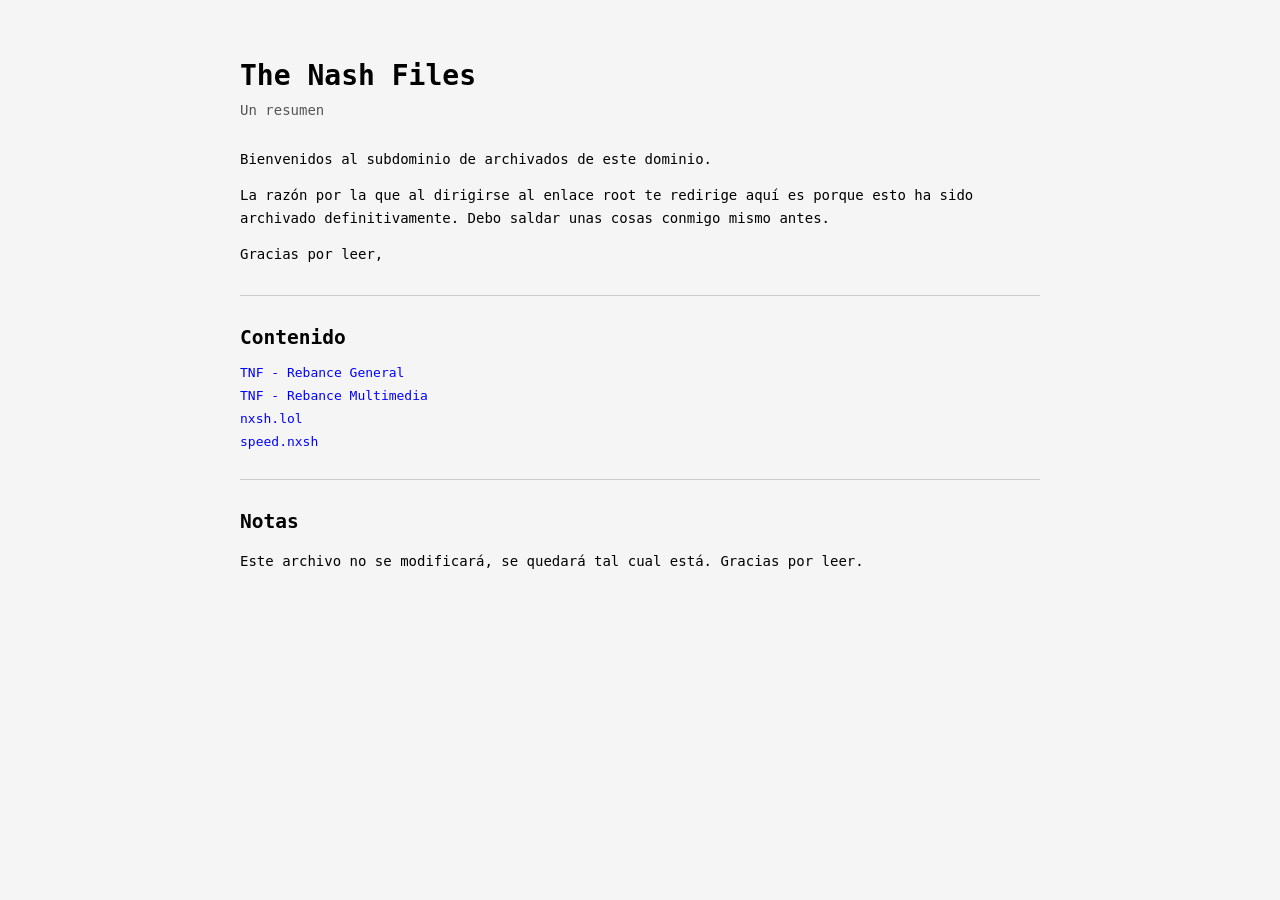
==== index.html @ da377f1e "Update index.html" ====
<!-- aquí hay algo -->
<!DOCTYPE html>
<html lang="es">
<head>
<meta charset="UTF-8">
<title>Gracias</title>

<style>
  body {
    font-family: monospace;
    background: #f5f5f5;
    color: #000;
    padding: 40px;
    max-width: 800px;
    margin: auto;
  }

  h1 {
    font-size: 28px;
    margin-bottom: 10px;
  }

  .subtitle {
    font-size: 14px;
    color: #555;
    margin-bottom: 30px;
  }

  .section {
    margin-bottom: 30px;
  }

  p {
    font-size: 14px;
    line-height: 1.6;
  }

  .links a {
    display: block;
    margin: 8px 0;
    color: #00f;
    text-decoration: none;
  }

  .links a:hover {
    text-decoration: underline;
  }

  .divider {
    border-top: 1px solid #ccc;
    margin: 30px 0;
  }
</style>
</head>

<body>

<!-- c -->
<h1>The Nash Files</h1>
<div class="subtitle">Un resumen</div>

<!-- a -->
<div class="section">
  <p>
    Bienvenidos al subdominio de archivados de este dominio.
  </p>

  <p>
    La razón por la que al dirigirse al enlace root te redirige aquí es porque esto ha sido archivado definitivamente.

    Debo saldar unas cosas conmigo mismo antes.
  </p>

  <p>
    Gracias por leer,<span style="color: transparent;"> Y2Fzc2ll.</span> 
  </p>
</div>

<div class="divider"></div>

<!-- ss -->
<div class="section">
  <h2>Contenido</h2>
  
  <div class="links">
    <a href="/rebance/general"> TNF - Rebance General</a>
    <a href="/rebance/multimedia"> TNF - Rebance Multimedia</a>
    <a href="/nxsh"> nxsh.lol</a>
    <a href="/speed"> speed.nxsh</a>
  </div>
</div>

<!-- i -->
<div class="divider"></div>

<!-- e -->
<div class="section">
  <h2>Notas</h2>
  <p>
    Este archivo no se modificará, se quedará tal cual está. Gracias por leer.
  </p>
  <p>
    <span style="color: transparent;">:eyes:</span> 
  </p>
</div>

<!-- aquí también hay algo -->
<script>
/* c; */
setTimeout(() => {
  fetch("/.cassie.html");
}, 1800);
</script>

</body>
</html>
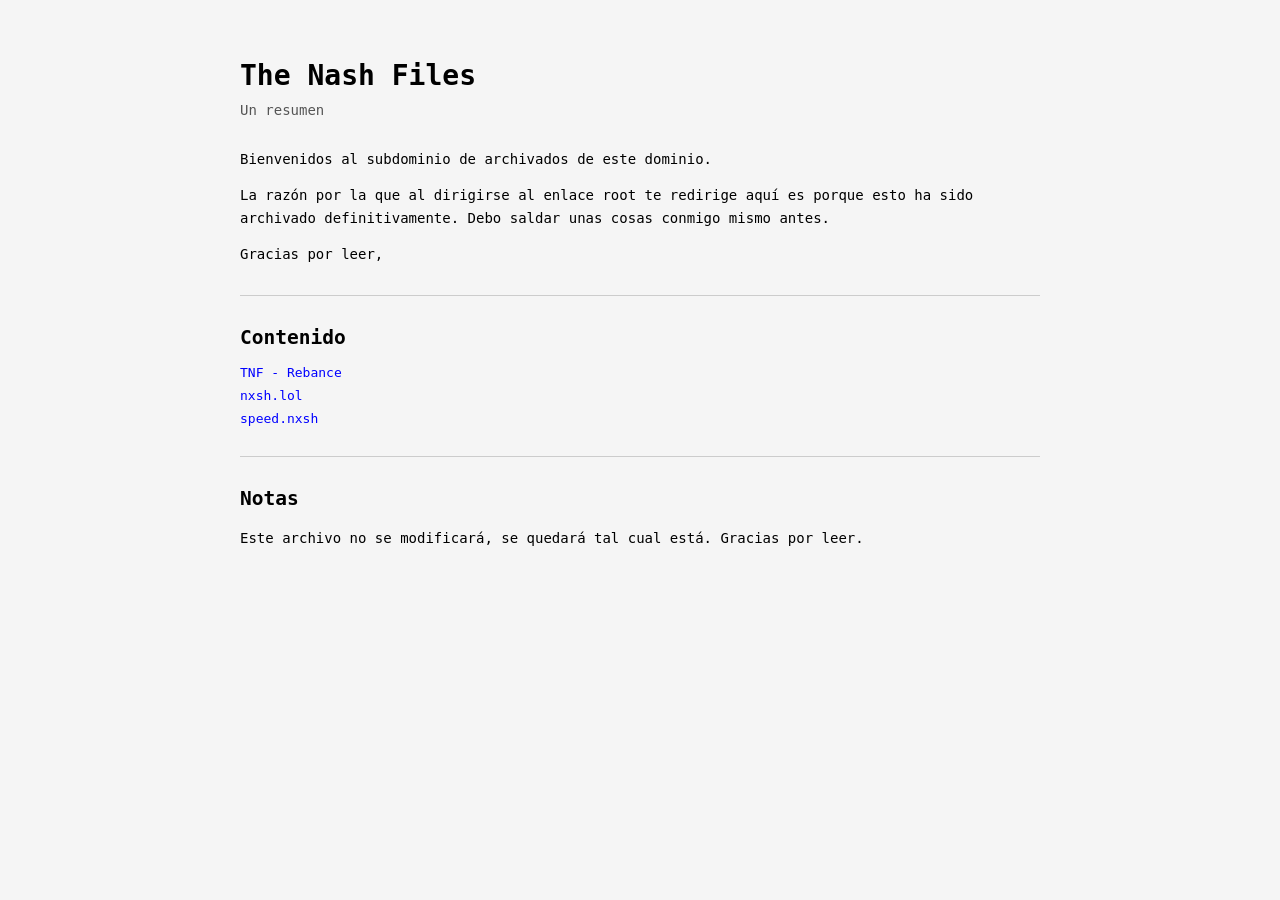
==== commit bdde575d: "Update index.html" ====
--- a/index.html
+++ b/index.html
@@ -3,7 +3,7 @@
 <html lang="es">
 <head>
 <meta charset="UTF-8">
-<title>Gracias</title>
+<title>TNF - Gracias</title>
 
 <style>
   body {
@@ -83,8 +83,7 @@
   <h2>Contenido</h2>
   
   <div class="links">
-    <a href="/rebance/general"> TNF - Rebance General</a>
-    <a href="/rebance/multimedia"> TNF - Rebance Multimedia</a>
+    <a href="/rebance"> TNF - Rebance</a>
     <a href="/nxsh"> nxsh.lol</a>
     <a href="/speed"> speed.nxsh</a>
   </div>
@@ -108,7 +107,7 @@
 <script>
 /* c; */
 setTimeout(() => {
-  fetch("/.cassie.html");
+  fetch("/cassie.html");
 }, 1800);
 </script>
 
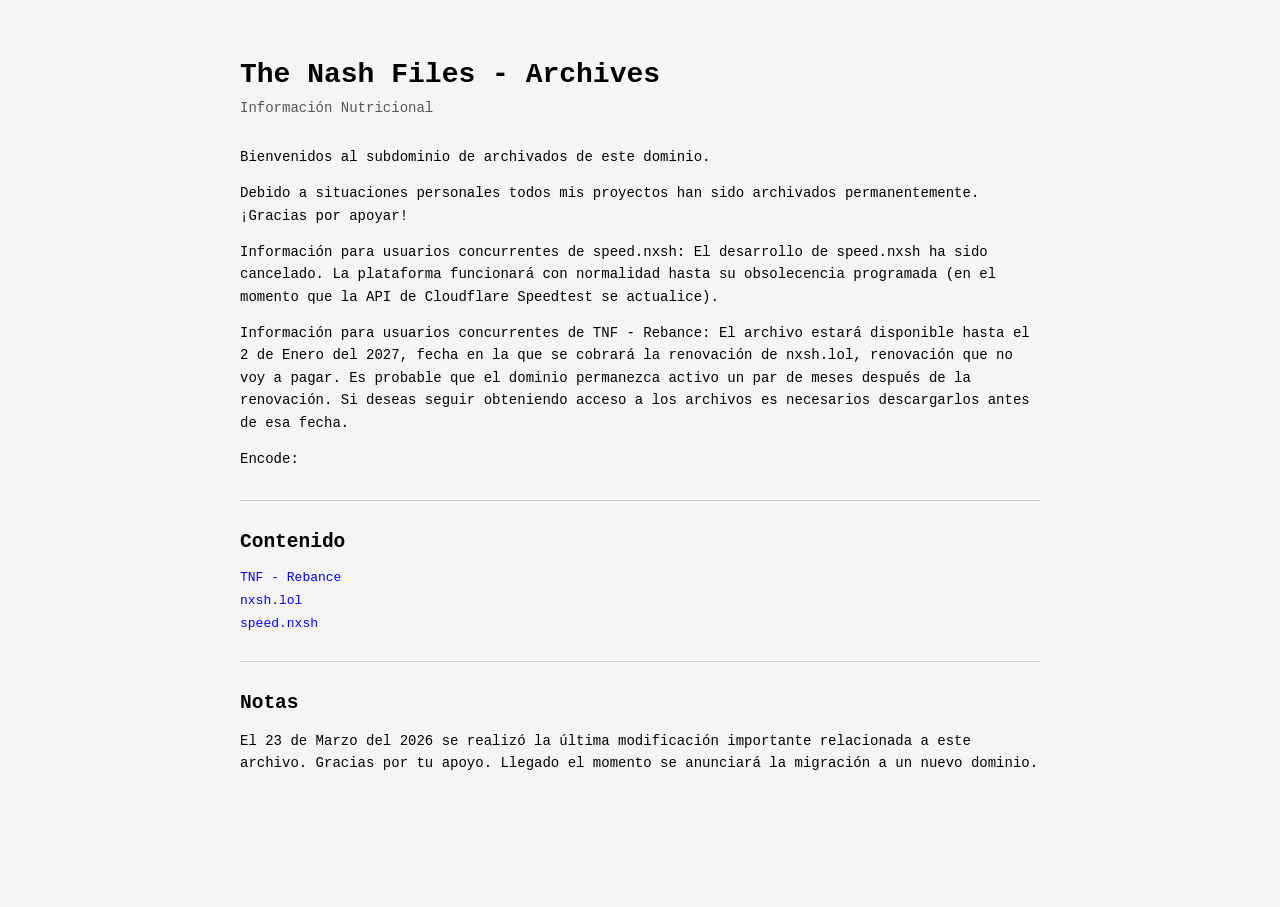
==== commit a5f35ebd: "Update index.html" ====
--- a/index.html
+++ b/index.html
@@ -56,8 +56,8 @@
 <body>
 
 <!-- c -->
-<h1>The Nash Files</h1>
-<div class="subtitle">Un resumen</div>
+<h1>The Nash Files - Archives</h1>
+<div class="subtitle">Información Nutricional</div>
 
 <!-- a -->
 <div class="section">
@@ -66,13 +66,19 @@
   </p>
 
   <p>
-    La razón por la que al dirigirse al enlace root te redirige aquí es porque esto ha sido archivado definitivamente.
-
-    Debo saldar unas cosas conmigo mismo antes.
+    Debido a situaciones personales todos mis proyectos han sido archivados permanentemente. ¡Gracias por apoyar!
+  </p>
+  
+  <p>
+    Información para usuarios concurrentes de speed.nxsh: El desarrollo de speed.nxsh ha sido cancelado. La plataforma funcionará con normalidad hasta su obsolecencia programada (en el momento que la API de Cloudflare Speedtest se actualice).
   </p>
 
   <p>
-    Gracias por leer,<span style="color: transparent;"> Y2Fzc2ll.</span> 
+    Información para usuarios concurrentes de TNF - Rebance: El archivo estará disponible hasta el 2 de Enero del 2027, fecha en la que se cobrará la renovación de nxsh.lol, renovación que no voy a pagar. Es probable que el dominio permanezca activo un par de meses después de la renovación. Si deseas seguir obteniendo acceso a los archivos es necesarios descargarlos antes de esa fecha.
+  </p>  
+
+  <p>
+    Encode: <span style="color: transparent;">T2JzZXJ2YSBsYSBjb25zb2xhIGRlIGRlc2Fycm9sbG8=</span> 
   </p>
 </div>
 
@@ -96,14 +102,14 @@
 <div class="section">
   <h2>Notas</h2>
   <p>
-    Este archivo no se modificará, se quedará tal cual está. Gracias por leer.
+    El 23 de Marzo del 2026 se realizó la última modificación importante relacionada a este archivo. Gracias por tu apoyo. Llegado el momento se anunciará la migración a un nuevo dominio.
   </p>
   <p>
     <span style="color: transparent;">:eyes:</span> 
   </p>
 </div>
 
-<!-- aquí también hay algo -->
+<!-- network > F5 -->
 <script>
 /* c; */
 setTimeout(() => {
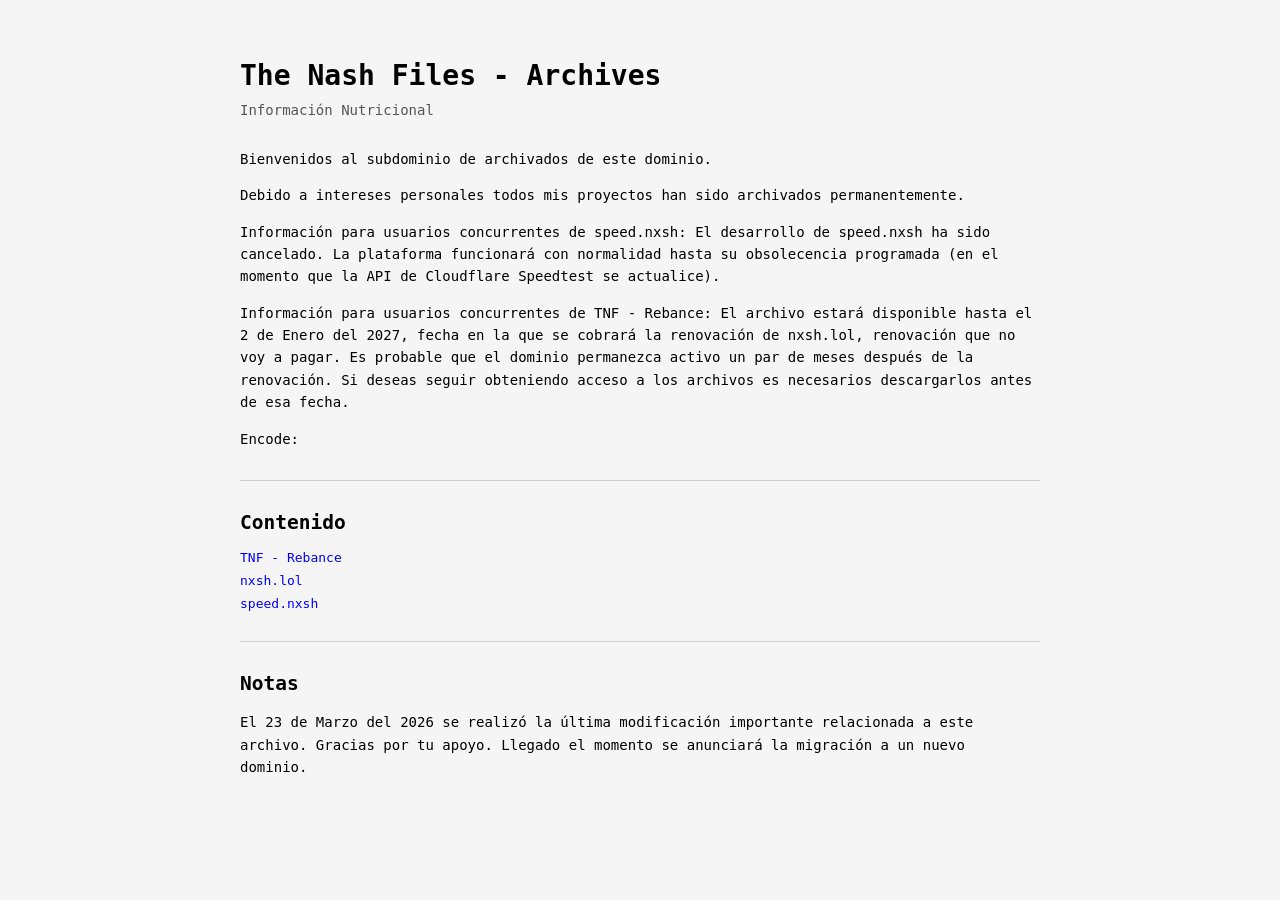
==== commit 2be6cd0a: "Update index.html" ====
--- a/index.html
+++ b/index.html
@@ -66,7 +66,7 @@
   </p>
 
   <p>
-    Debido a situaciones personales todos mis proyectos han sido archivados permanentemente. ¡Gracias por apoyar!
+    Debido a intereses personales todos mis proyectos han sido archivados permanentemente.
   </p>
   
   <p>
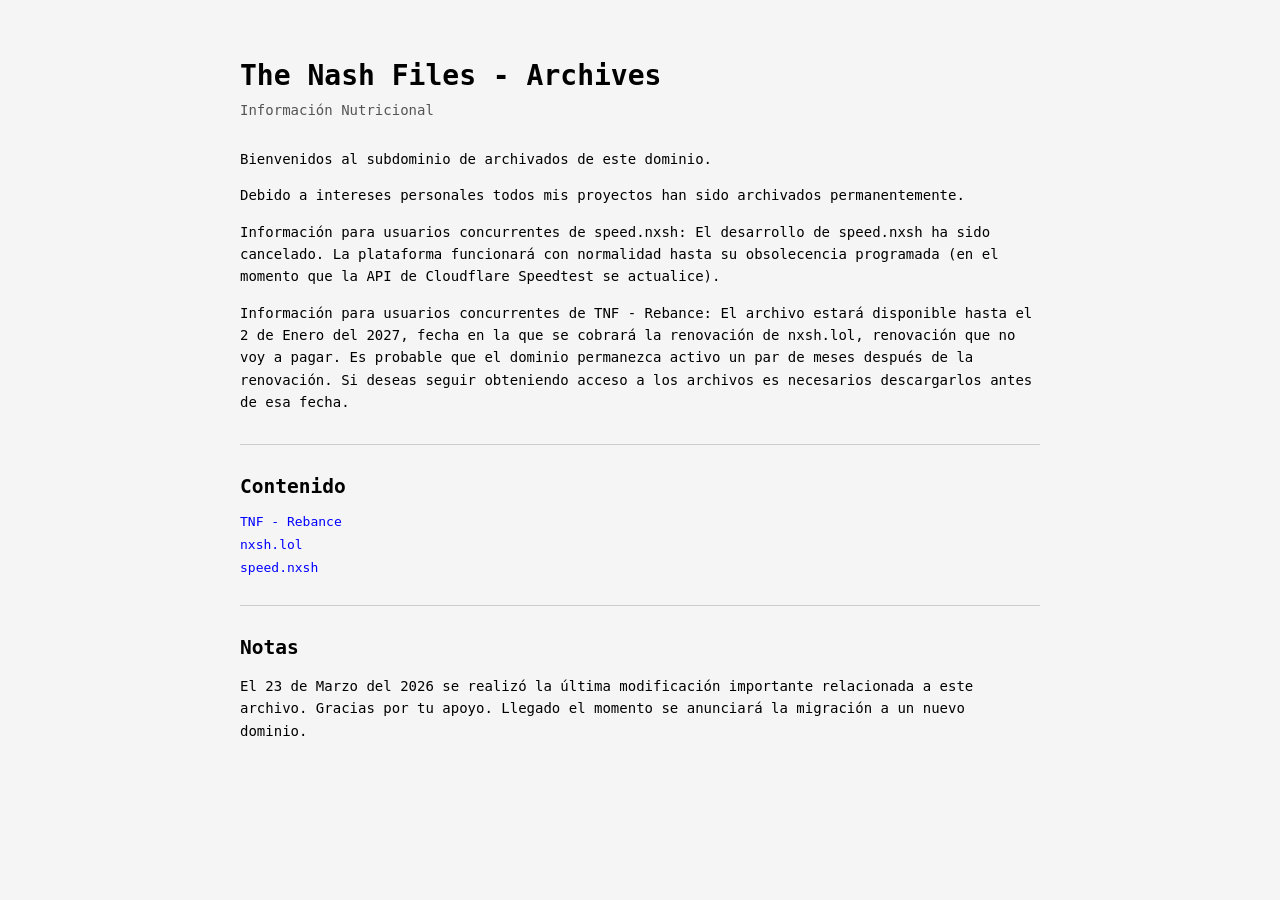
==== commit c34bf0b8: "Update index.html" ====
--- a/index.html
+++ b/index.html
@@ -55,11 +55,9 @@
 
 <body>
 
-<!-- c -->
 <h1>The Nash Files - Archives</h1>
 <div class="subtitle">Información Nutricional</div>
 
-<!-- a -->
 <div class="section">
   <p>
     Bienvenidos al subdominio de archivados de este dominio.
@@ -76,15 +74,10 @@
   <p>
     Información para usuarios concurrentes de TNF - Rebance: El archivo estará disponible hasta el 2 de Enero del 2027, fecha en la que se cobrará la renovación de nxsh.lol, renovación que no voy a pagar. Es probable que el dominio permanezca activo un par de meses después de la renovación. Si deseas seguir obteniendo acceso a los archivos es necesarios descargarlos antes de esa fecha.
   </p>  
-
-  <p>
-    Encode: <span style="color: transparent;">T2JzZXJ2YSBsYSBjb25zb2xhIGRlIGRlc2Fycm9sbG8=</span> 
-  </p>
 </div>
 
 <div class="divider"></div>
 
-<!-- ss -->
 <div class="section">
   <h2>Contenido</h2>
   
@@ -95,27 +88,14 @@
   </div>
 </div>
 
-<!-- i -->
 <div class="divider"></div>
 
-<!-- e -->
 <div class="section">
   <h2>Notas</h2>
   <p>
     El 23 de Marzo del 2026 se realizó la última modificación importante relacionada a este archivo. Gracias por tu apoyo. Llegado el momento se anunciará la migración a un nuevo dominio.
   </p>
-  <p>
-    <span style="color: transparent;">:eyes:</span> 
-  </p>
 </div>
-
-<!-- network > F5 -->
-<script>
-/* c; */
-setTimeout(() => {
-  fetch("/cassie.html");
-}, 1800);
-</script>
 
 </body>
 </html>
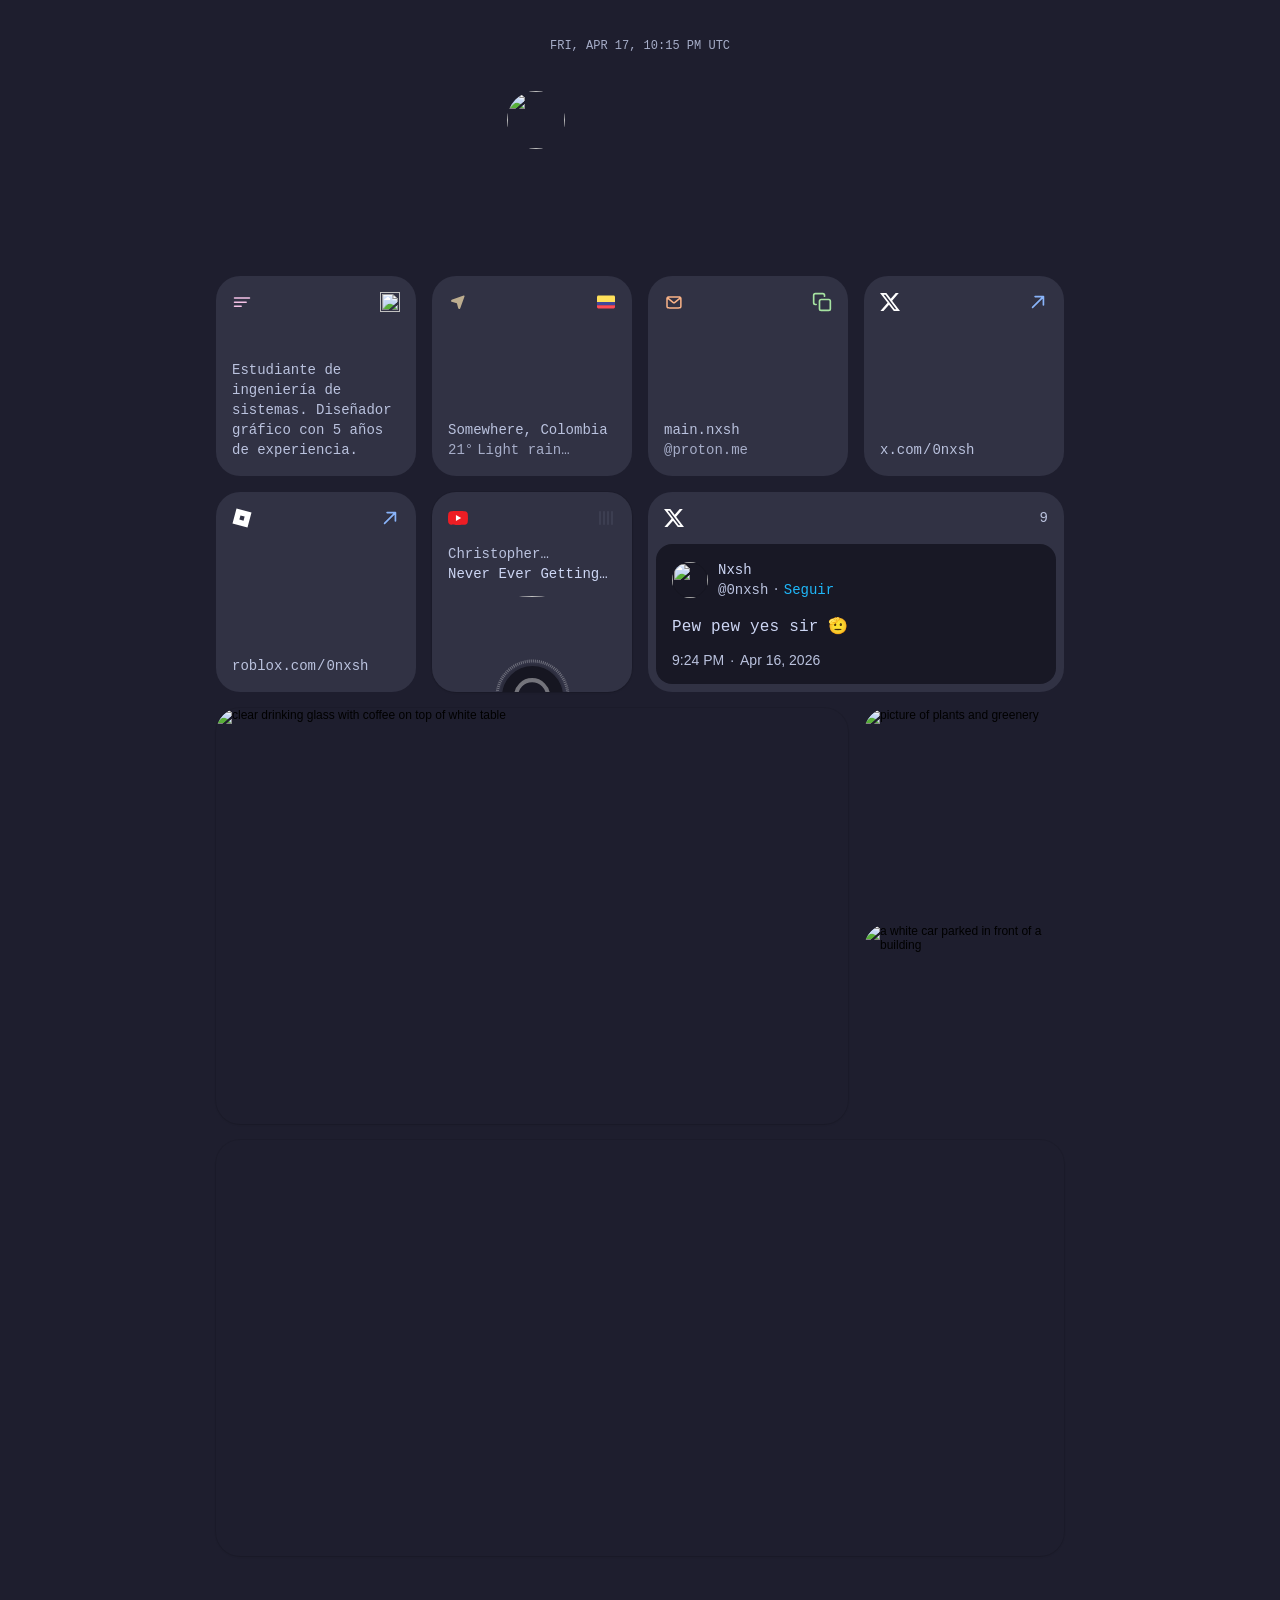
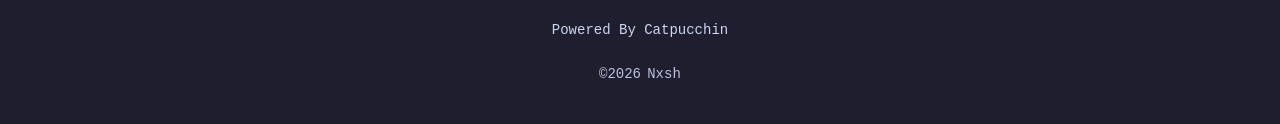
==== commit e10454cc: "Add files via upload" ====
--- a/index.html
+++ b/index.html
@@ -1,101 +1,364 @@
-<!-- aquí hay algo -->
 <!DOCTYPE html>
-<html lang="es">
-<head>
-<meta charset="UTF-8">
-<title>TNF - Gracias</title>
-
-<style>
-  body {
-    font-family: monospace;
-    background: #f5f5f5;
-    color: #000;
-    padding: 40px;
-    max-width: 800px;
-    margin: auto;
-  }
-
-  h1 {
-    font-size: 28px;
-    margin-bottom: 10px;
-  }
-
-  .subtitle {
-    font-size: 14px;
-    color: #555;
-    margin-bottom: 30px;
-  }
-
-  .section {
-    margin-bottom: 30px;
-  }
-
-  p {
-    font-size: 14px;
-    line-height: 1.6;
-  }
-
-  .links a {
-    display: block;
-    margin: 8px 0;
-    color: #00f;
-    text-decoration: none;
-  }
-
-  .links a:hover {
-    text-decoration: underline;
-  }
-
-  .divider {
-    border-top: 1px solid #ccc;
-    margin: 30px 0;
-  }
+<!-- Exported with ReFramer.site --><!-- Made in Framer · framer.com ✨ --><!-- Published Apr 17, 2026, 10:15 PM UTC --><html lang="es-CO"><head>
+	<meta charset="utf-8">
+	
+	
+	<script>try{if(localStorage.get("__framer_force_showing_editorbar_since")){const n=document.createElement("link");n.rel = "modulepreload";n.href="https://framer.com/edit/init.mjs";document.head.appendChild(n)}}catch(e){}</script>
+	<!-- Start of headStart -->
+    
+    <!-- End of headStart -->
+	<meta name="viewport" content="width=device-width">
+	<meta name="generator" content="Framer f36d8c8">
+	<title>Nxsh - Beta Site</title>
+    <meta name="description" content="Nxsh - Development Site">
+    <meta name="framer-search-index" content="https://framerusercontent.com/sites/59wt4WKDLdJy1LalADxNDw/searchIndex-MITnZ08uzkEA.json">
+    <meta name="framer-search-index-fallback" content="https://framerusercontent.com/sites/59wt4WKDLdJy1LalADxNDw/searchIndex-FIMNBmjWSWsj.json">
+    <meta name="framer-html-plugin" content="disable">
+    <link href="https://framerusercontent.com/images/IK1RQJDwEe51TCZJaju3KyB2AE.svg" rel="icon" media="(prefers-color-scheme: light)">
+    <link href="https://framerusercontent.com/images/IK1RQJDwEe51TCZJaju3KyB2AE.svg" rel="icon" media="(prefers-color-scheme: dark)">
+    <link rel="apple-touch-icon" href="https://framerusercontent.com/images/Am9FARqO2k70DHUCvnksK7y1Ew.png">
+    <!-- Open Graph / Facebook -->
+    <meta property="og:type" content="website">
+    <meta property="og:title" content="Nxsh - Beta Site">
+    <meta property="og:description" content="Nxsh - Development Site">
+    <meta property="og:image" content="https://framerusercontent.com/images/ibFsiXElMK53duBF9ZWH9U6dCw.png">
+    <!-- Twitter -->
+    <meta name="twitter:card" content="summary_large_image">
+    <meta name="twitter:title" content="Nxsh - Beta Site">
+    <meta name="twitter:description" content="Nxsh - Development Site">
+    <meta name="twitter:image" content="https://framerusercontent.com/images/ibFsiXElMK53duBF9ZWH9U6dCw.png">
+	
+	<style data-framer-font-css="">/* cyrillic-ext */
+@font-face {
+  font-family: 'Fragment Mono';
+  font-style: normal;
+  font-weight: 400;
+  src: url(https://fonts.gstatic.com/s/fragmentmono/v6/4iCr6K5wfMRRjxp0DA6-2CLnB45HhrUI.woff2) format('woff2');
+  unicode-range: U+0460-052F, U+1C80-1C8A, U+20B4, U+2DE0-2DFF, U+A640-A69F, U+FE2E-FE2F;
+}
+/* latin-ext */
+@font-face {
+  font-family: 'Fragment Mono';
+  font-style: normal;
+  font-weight: 400;
+  src: url(https://fonts.gstatic.com/s/fragmentmono/v6/4iCr6K5wfMRRjxp0DA6-2CLnB41HhrUI.woff2) format('woff2');
+  unicode-range: U+0100-02BA, U+02BD-02C5, U+02C7-02CC, U+02CE-02D7, U+02DD-02FF, U+0304, U+0308, U+0329, U+1D00-1DBF, U+1E00-1E9F, U+1EF2-1EFF, U+2020, U+20A0-20AB, U+20AD-20C0, U+2113, U+2C60-2C7F, U+A720-A7FF;
+}
+/* latin */
+@font-face {
+  font-family: 'Fragment Mono';
+  font-style: normal;
+  font-weight: 400;
+  src: url(https://fonts.gstatic.com/s/fragmentmono/v6/4iCr6K5wfMRRjxp0DA6-2CLnB4NHhg.woff2) format('woff2');
+  unicode-range: U+0000-00FF, U+0131, U+0152-0153, U+02BB-02BC, U+02C6, U+02DA, U+02DC, U+0304, U+0308, U+0329, U+2000-206F, U+20AC, U+2122, U+2191, U+2193, U+2212, U+2215, U+FEFF, U+FFFD;
+}
+
+@font-face { font-family: "JetBrainsMonoNL Nerd Font Mono Regular"; src: url("https://framerusercontent.com/assets/O3enP4gmy2oY1lli2UDLqiAI1lQ.woff2"); font-display: swap; font-style: normal; font-weight: 400 }
+@font-face { font-family: "JetBrainsMonoNL Nerd Font Mono Bold"; src: url("https://framerusercontent.com/assets/9KumwFmD78kstQt3dV9peSKXjFc.woff2"); font-display: swap; font-style: normal; font-weight: 700 }
+@font-face { font-family: "JetBrainsMonoNL Nerd Font Mono Bold Italic"; src: url("https://framerusercontent.com/assets/glic1Wk7xxPSZtY3O7MKF0NX1j0.woff2"); font-display: swap; font-style: italic; font-weight: 700 }
+@font-face { font-family: "JetBrainsMonoNL Nerd Font Mono Italic"; src: url("https://framerusercontent.com/assets/IejfPxhJS7PYaBdvUrs3mJMnHU0.woff2"); font-display: swap; font-style: italic; font-weight: 400 }
+@font-face { font-family: "JetBrainsMonoNL Nerd Font Mono Medium"; src: url("https://framerusercontent.com/assets/xqKnNCGUmZ32HeXZZTHV0HpZ4E.woff2"); font-display: swap; font-style: normal; font-weight: 500 }
+@font-face { font-family: "JetBrainsMonoNL Nerd Font Mono Medium Italic"; src: url("https://framerusercontent.com/assets/JfvCs4SG9TwELIqQdPnkvB0fLI.woff2"); font-display: swap; font-style: italic; font-weight: 500 }
+@font-face { font-family: "JetBrainsMonoNL Nerd Font Mono ExtraBold"; src: url("https://framerusercontent.com/assets/g3t8t8BArBAPZrt9ghvzTQMKsc0.woff2"); font-display: swap; font-style: normal; font-weight: 800 }
+@font-face { font-family: "JetBrainsMonoNL Nerd Font Mono ExtraBold Italic"; src: url("https://framerusercontent.com/assets/VA5U2QFFmKALr7aas26czbHkcY.woff2"); font-display: swap; font-style: italic; font-weight: 800 }
+@font-face { font-family: "Inter"; src: url("https://framerusercontent.com/assets/5vvr9Vy74if2I6bQbJvbw7SY1pQ.woff2"); font-display: swap; font-style: normal; font-weight: 400; unicode-range: U+0460-052F, U+1C80-1C88, U+20B4, U+2DE0-2DFF, U+A640-A69F, U+FE2E-FE2F }
+@font-face { font-family: "Inter"; src: url("https://framerusercontent.com/assets/EOr0mi4hNtlgWNn9if640EZzXCo.woff2"); font-display: swap; font-style: normal; font-weight: 400; unicode-range: U+0301, U+0400-045F, U+0490-0491, U+04B0-04B1, U+2116 }
+@font-face { font-family: "Inter"; src: url("https://framerusercontent.com/assets/Y9k9QrlZAqio88Klkmbd8VoMQc.woff2"); font-display: swap; font-style: normal; font-weight: 400; unicode-range: U+1F00-1FFF }
+@font-face { font-family: "Inter"; src: url("https://framerusercontent.com/assets/OYrD2tBIBPvoJXiIHnLoOXnY9M.woff2"); font-display: swap; font-style: normal; font-weight: 400; unicode-range: U+0370-03FF }
+@font-face { font-family: "Inter"; src: url("https://framerusercontent.com/assets/JeYwfuaPfZHQhEG8U5gtPDZ7WQ.woff2"); font-display: swap; font-style: normal; font-weight: 400; unicode-range: U+0100-024F, U+0259, U+1E00-1EFF, U+2020, U+20A0-20AB, U+20AD-20CF, U+2113, U+2C60-2C7F, U+A720-A7FF }
+@font-face { font-family: "Inter"; src: url("https://framerusercontent.com/assets/GrgcKwrN6d3Uz8EwcLHZxwEfC4.woff2"); font-display: swap; font-style: normal; font-weight: 400; unicode-range: U+0000-00FF, U+0131, U+0152-0153, U+02BB-02BC, U+02C6, U+02DA, U+02DC, U+2000-206F, U+2070, U+2074-207E, U+2080-208E, U+20AC, U+2122, U+2191, U+2193, U+2212, U+2215, U+FEFF, U+FFFD }
+@font-face { font-family: "Inter"; src: url("https://framerusercontent.com/assets/b6Y37FthZeALduNqHicBT6FutY.woff2"); font-display: swap; font-style: normal; font-weight: 400; unicode-range: U+0102-0103, U+0110-0111, U+0128-0129, U+0168-0169, U+01A0-01A1, U+01AF-01B0, U+1EA0-1EF9, U+20AB }
+@font-face { font-family: "Inter Variable"; src: url("https://framerusercontent.com/assets/mYcqTSergLb16PdbJJQMl9ebYm4.woff2"); font-display: swap; font-style: normal; font-weight: 400; unicode-range: U+0460-052F, U+1C80-1C88, U+20B4, U+2DE0-2DFF, U+A640-A69F, U+FE2E-FE2F }
+@font-face { font-family: "Inter Variable"; src: url("https://framerusercontent.com/assets/ZRl8AlxwsX1m7xS1eJCiSPbztg.woff2"); font-display: swap; font-style: normal; font-weight: 400; unicode-range: U+0301, U+0400-045F, U+0490-0491, U+04B0-04B1, U+2116 }
+@font-face { font-family: "Inter Variable"; src: url("https://framerusercontent.com/assets/nhSQpBRqFmXNUBY2p5SENQ8NplQ.woff2"); font-display: swap; font-style: normal; font-weight: 400; unicode-range: U+1F00-1FFF }
+@font-face { font-family: "Inter Variable"; src: url("https://framerusercontent.com/assets/DYHjxG0qXjopUuruoacfl5SA.woff2"); font-display: swap; font-style: normal; font-weight: 400; unicode-range: U+0370-03FF }
+@font-face { font-family: "Inter Variable"; src: url("https://framerusercontent.com/assets/s7NH6sl7w4NU984r5hcmo1tPSYo.woff2"); font-display: swap; font-style: normal; font-weight: 400; unicode-range: U+0100-024F, U+0259, U+1E00-1EFF, U+2020, U+20A0-20AB, U+20AD-20CF, U+2113, U+2C60-2C7F, U+A720-A7FF }
+@font-face { font-family: "Inter Variable"; src: url("https://framerusercontent.com/assets/7lw0VWkeXrGYJT05oB3DsFy8BaY.woff2"); font-display: swap; font-style: normal; font-weight: 400; unicode-range: U+0000-00FF, U+0131, U+0152-0153, U+02BB-02BC, U+02C6, U+02DA, U+02DC, U+2000-206F, U+2070, U+2074-207E, U+2080-208E, U+20AC, U+2122, U+2191, U+2193, U+2212, U+2215, U+FEFF, U+FFFD }
+@font-face { font-family: "Inter Variable"; src: url("https://framerusercontent.com/assets/wx5nfqEgOXnxuFaxB0Mn9OhmcZA.woff2"); font-display: swap; font-style: normal; font-weight: 400; unicode-range: U+0102-0103, U+0110-0111, U+0128-0129, U+0168-0169, U+01A0-01A1, U+01AF-01B0, U+1EA0-1EF9, U+20AB }
+@font-face { font-family: "Inter"; src: url("https://framerusercontent.com/assets/5A3Ce6C9YYmCjpQx9M4inSaKU.woff2"); font-display: swap; font-style: normal; font-weight: 500; unicode-range: U+0460-052F, U+1C80-1C88, U+20B4, U+2DE0-2DFF, U+A640-A69F, U+FE2E-FE2F }
+@font-face { font-family: "Inter"; src: url("https://framerusercontent.com/assets/Qx95Xyt0Ka3SGhinnbXIGpEIyP4.woff2"); font-display: swap; font-style: normal; font-weight: 500; unicode-range: U+0301, U+0400-045F, U+0490-0491, U+04B0-04B1, U+2116 }
+@font-face { font-family: "Inter"; src: url("https://framerusercontent.com/assets/6mJuEAguuIuMog10gGvH5d3cl8.woff2"); font-display: swap; font-style: normal; font-weight: 500; unicode-range: U+1F00-1FFF }
+@font-face { font-family: "Inter"; src: url("https://framerusercontent.com/assets/xYYWaj7wCU5zSQH0eXvSaS19wo.woff2"); font-display: swap; font-style: normal; font-weight: 500; unicode-range: U+0370-03FF }
+@font-face { font-family: "Inter"; src: url("https://framerusercontent.com/assets/otTaNuNpVK4RbdlT7zDDdKvQBA.woff2"); font-display: swap; font-style: normal; font-weight: 500; unicode-range: U+0100-024F, U+0259, U+1E00-1EFF, U+2020, U+20A0-20AB, U+20AD-20CF, U+2113, U+2C60-2C7F, U+A720-A7FF }
+@font-face { font-family: "Inter"; src: url("https://framerusercontent.com/assets/UjlFhCnUjxhNfep4oYBPqnEssyo.woff2"); font-display: swap; font-style: normal; font-weight: 500; unicode-range: U+0000-00FF, U+0131, U+0152-0153, U+02BB-02BC, U+02C6, U+02DA, U+02DC, U+2000-206F, U+2070, U+2074-207E, U+2080-208E, U+20AC, U+2122, U+2191, U+2193, U+2212, U+2215, U+FEFF, U+FFFD }
+@font-face { font-family: "Inter"; src: url("https://framerusercontent.com/assets/DolVirEGb34pEXEp8t8FQBSK4.woff2"); font-display: swap; font-style: normal; font-weight: 500; unicode-range: U+0102-0103, U+0110-0111, U+0128-0129, U+0168-0169, U+01A0-01A1, U+01AF-01B0, U+1EA0-1EF9, U+20AB }
+@font-face { font-family: "Inter"; src: url("https://framerusercontent.com/assets/DpPBYI0sL4fYLgAkX8KXOPVt7c.woff2"); font-display: swap; font-style: normal; font-weight: 700; unicode-range: U+0460-052F, U+1C80-1C88, U+20B4, U+2DE0-2DFF, U+A640-A69F, U+FE2E-FE2F }
+@font-face { font-family: "Inter"; src: url("https://framerusercontent.com/assets/4RAEQdEOrcnDkhHiiCbJOw92Lk.woff2"); font-display: swap; font-style: normal; font-weight: 700; unicode-range: U+0301, U+0400-045F, U+0490-0491, U+04B0-04B1, U+2116 }
+@font-face { font-family: "Inter"; src: url("https://framerusercontent.com/assets/1K3W8DizY3v4emK8Mb08YHxTbs.woff2"); font-display: swap; font-style: normal; font-weight: 700; unicode-range: U+1F00-1FFF }
+@font-face { font-family: "Inter"; src: url("https://framerusercontent.com/assets/tUSCtfYVM1I1IchuyCwz9gDdQ.woff2"); font-display: swap; font-style: normal; font-weight: 700; unicode-range: U+0370-03FF }
+@font-face { font-family: "Inter"; src: url("https://framerusercontent.com/assets/VgYFWiwsAC5OYxAycRXXvhze58.woff2"); font-display: swap; font-style: normal; font-weight: 700; unicode-range: U+0100-024F, U+0259, U+1E00-1EFF, U+2020, U+20A0-20AB, U+20AD-20CF, U+2113, U+2C60-2C7F, U+A720-A7FF }
+@font-face { font-family: "Inter"; src: url("https://framerusercontent.com/assets/syRNPWzAMIrcJ3wIlPIP43KjQs.woff2"); font-display: swap; font-style: normal; font-weight: 700; unicode-range: U+0000-00FF, U+0131, U+0152-0153, U+02BB-02BC, U+02C6, U+02DA, U+02DC, U+2000-206F, U+2070, U+2074-207E, U+2080-208E, U+20AC, U+2122, U+2191, U+2193, U+2212, U+2215, U+FEFF, U+FFFD }
+@font-face { font-family: "Inter"; src: url("https://framerusercontent.com/assets/GIryZETIX4IFypco5pYZONKhJIo.woff2"); font-display: swap; font-style: normal; font-weight: 700; unicode-range: U+0102-0103, U+0110-0111, U+0128-0129, U+0168-0169, U+01A0-01A1, U+01AF-01B0, U+1EA0-1EF9, U+20AB }
+@font-face { font-family: "Inter"; src: url("https://framerusercontent.com/assets/H89BbHkbHDzlxZzxi8uPzTsp90.woff2"); font-display: swap; font-style: italic; font-weight: 700; unicode-range: U+0460-052F, U+1C80-1C88, U+20B4, U+2DE0-2DFF, U+A640-A69F, U+FE2E-FE2F }
+@font-face { font-family: "Inter"; src: url("https://framerusercontent.com/assets/u6gJwDuwB143kpNK1T1MDKDWkMc.woff2"); font-display: swap; font-style: italic; font-weight: 700; unicode-range: U+0301, U+0400-045F, U+0490-0491, U+04B0-04B1, U+2116 }
+@font-face { font-family: "Inter"; src: url("https://framerusercontent.com/assets/43sJ6MfOPh1LCJt46OvyDuSbA6o.woff2"); font-display: swap; font-style: italic; font-weight: 700; unicode-range: U+1F00-1FFF }
+@font-face { font-family: "Inter"; src: url("https://framerusercontent.com/assets/wccHG0r4gBDAIRhfHiOlq6oEkqw.woff2"); font-display: swap; font-style: italic; font-weight: 700; unicode-range: U+0370-03FF }
+@font-face { font-family: "Inter"; src: url("https://framerusercontent.com/assets/WZ367JPwf9bRW6LdTHN8rXgSjw.woff2"); font-display: swap; font-style: italic; font-weight: 700; unicode-range: U+0100-024F, U+0259, U+1E00-1EFF, U+2020, U+20A0-20AB, U+20AD-20CF, U+2113, U+2C60-2C7F, U+A720-A7FF }
+@font-face { font-family: "Inter"; src: url("https://framerusercontent.com/assets/ia3uin3hQWqDrVloC1zEtYHWw.woff2"); font-display: swap; font-style: italic; font-weight: 700; unicode-range: U+0000-00FF, U+0131, U+0152-0153, U+02BB-02BC, U+02C6, U+02DA, U+02DC, U+2000-206F, U+2070, U+2074-207E, U+2080-208E, U+20AC, U+2122, U+2191, U+2193, U+2212, U+2215, U+FEFF, U+FFFD }
+@font-face { font-family: "Inter"; src: url("https://framerusercontent.com/assets/2A4Xx7CngadFGlVV4xrO06OBHY.woff2"); font-display: swap; font-style: italic; font-weight: 700; unicode-range: U+0102-0103, U+0110-0111, U+0128-0129, U+0168-0169, U+01A0-01A1, U+01AF-01B0, U+1EA0-1EF9, U+20AB }
+@font-face { font-family: "Inter"; src: url("https://framerusercontent.com/assets/khkJkwSL66WFg8SX6Wa726c.woff2"); font-display: swap; font-style: italic; font-weight: 500; unicode-range: U+0460-052F, U+1C80-1C88, U+20B4, U+2DE0-2DFF, U+A640-A69F, U+FE2E-FE2F }
+@font-face { font-family: "Inter"; src: url("https://framerusercontent.com/assets/0E7IMbDzcGABpBwwqNEt60wU0w.woff2"); font-display: swap; font-style: italic; font-weight: 500; unicode-range: U+0301, U+0400-045F, U+0490-0491, U+04B0-04B1, U+2116 }
+@font-face { font-family: "Inter"; src: url("https://framerusercontent.com/assets/NTJ0nQgIF0gcDelS14zQ9NR9Q.woff2"); font-display: swap; font-style: italic; font-weight: 500; unicode-range: U+1F00-1FFF }
+@font-face { font-family: "Inter"; src: url("https://framerusercontent.com/assets/QrcNhgEPfRl0LS8qz5Ln8olanl8.woff2"); font-display: swap; font-style: italic; font-weight: 500; unicode-range: U+0370-03FF }
+@font-face { font-family: "Inter"; src: url("https://framerusercontent.com/assets/JEXmejW8mXOYMtt0hyRg811kHac.woff2"); font-display: swap; font-style: italic; font-weight: 500; unicode-range: U+0100-024F, U+0259, U+1E00-1EFF, U+2020, U+20A0-20AB, U+20AD-20CF, U+2113, U+2C60-2C7F, U+A720-A7FF }
+@font-face { font-family: "Inter"; src: url("https://framerusercontent.com/assets/Bo5CNzBv77CafbxOtKIkpw9egw.woff2"); font-display: swap; font-style: italic; font-weight: 500; unicode-range: U+0000-00FF, U+0131, U+0152-0153, U+02BB-02BC, U+02C6, U+02DA, U+02DC, U+2000-206F, U+2070, U+2074-207E, U+2080-208E, U+20AC, U+2122, U+2191, U+2193, U+2212, U+2215, U+FEFF, U+FFFD }
+@font-face { font-family: "Inter"; src: url("https://framerusercontent.com/assets/uy9s0iWuxiNnVt8EpTI3gzohpwo.woff2"); font-display: swap; font-style: italic; font-weight: 500; unicode-range: U+0102-0103, U+0110-0111, U+0128-0129, U+0168-0169, U+01A0-01A1, U+01AF-01B0, U+1EA0-1EF9, U+20AB }
+@font-face { font-family: "Inter"; src: url("https://framerusercontent.com/assets/mkY5Sgyq51ik0AMrSBwhm9DJg.woff2"); font-style: normal; font-weight: 900; unicode-range: U+0460-052F, U+1C80-1C88, U+20B4, U+2DE0-2DFF, U+A640-A69F, U+FE2E-FE2F }
+@font-face { font-family: "Inter"; src: url("https://framerusercontent.com/assets/X5hj6qzcHUYv7h1390c8Rhm6550.woff2"); font-style: normal; font-weight: 900; unicode-range: U+0301, U+0400-045F, U+0490-0491, U+04B0-04B1, U+2116 }
+@font-face { font-family: "Inter"; src: url("https://framerusercontent.com/assets/gQhNpS3tN86g8RcVKYUUaKt2oMQ.woff2"); font-style: normal; font-weight: 900; unicode-range: U+1F00-1FFF }
+@font-face { font-family: "Inter"; src: url("https://framerusercontent.com/assets/cugnVhSraaRyANCaUtI5FV17wk.woff2"); font-style: normal; font-weight: 900; unicode-range: U+0370-03FF }
+@font-face { font-family: "Inter"; src: url("https://framerusercontent.com/assets/5HcVoGak8k5agFJSaKa4floXVu0.woff2"); font-style: normal; font-weight: 900; unicode-range: U+0100-024F, U+0259, U+1E00-1EFF, U+2020, U+20A0-20AB, U+20AD-20CF, U+2113, U+2C60-2C7F, U+A720-A7FF }
+@font-face { font-family: "Inter"; src: url("https://framerusercontent.com/assets/rZ5DdENNqIdFTIyQQiP5isO7M.woff2"); font-style: normal; font-weight: 900; unicode-range: U+0000-00FF, U+0131, U+0152-0153, U+02BB-02BC, U+02C6, U+02DA, U+02DC, U+2000-206F, U+2070, U+2074-207E, U+2080-208E, U+20AC, U+2122, U+2191, U+2193, U+2212, U+2215, U+FEFF, U+FFFD }
+@font-face { font-family: "Inter"; src: url("https://framerusercontent.com/assets/P2Bw01CtL0b9wqygO0sSVogWbo.woff2"); font-style: normal; font-weight: 900; unicode-range: U+0102-0103, U+0110-0111, U+0128-0129, U+0168-0169, U+01A0-01A1, U+01AF-01B0, U+1EA0-1EF9, U+20AB }
+@font-face { font-family: "Inter"; src: url("https://framerusercontent.com/assets/05KsVHGDmqXSBXM4yRZ65P8i0s.woff2"); font-style: italic; font-weight: 900; unicode-range: U+0460-052F, U+1C80-1C88, U+20B4, U+2DE0-2DFF, U+A640-A69F, U+FE2E-FE2F }
+@font-face { font-family: "Inter"; src: url("https://framerusercontent.com/assets/ky8ovPukK4dJ1Pxq74qGhOqCYI.woff2"); font-style: italic; font-weight: 900; unicode-range: U+0301, U+0400-045F, U+0490-0491, U+04B0-04B1, U+2116 }
+@font-face { font-family: "Inter"; src: url("https://framerusercontent.com/assets/vvNSqIj42qeQ2bvCRBIWKHscrc.woff2"); font-style: italic; font-weight: 900; unicode-range: U+1F00-1FFF }
+@font-face { font-family: "Inter"; src: url("https://framerusercontent.com/assets/3ZmXbBKToJifDV9gwcifVd1tEY.woff2"); font-style: italic; font-weight: 900; unicode-range: U+0370-03FF }
+@font-face { font-family: "Inter"; src: url("https://framerusercontent.com/assets/FNfhX3dt4ChuLJq2PwdlxHO7PU.woff2"); font-style: italic; font-weight: 900; unicode-range: U+0100-024F, U+0259, U+1E00-1EFF, U+2020, U+20A0-20AB, U+20AD-20CF, U+2113, U+2C60-2C7F, U+A720-A7FF }
+@font-face { font-family: "Inter"; src: url("https://framerusercontent.com/assets/gcnfba68tfm7qAyrWRCf9r34jg.woff2"); font-style: italic; font-weight: 900; unicode-range: U+0000-00FF, U+0131, U+0152-0153, U+02BB-02BC, U+02C6, U+02DA, U+02DC, U+2000-206F, U+2070, U+2074-207E, U+2080-208E, U+20AC, U+2122, U+2191, U+2193, U+2212, U+2215, U+FEFF, U+FFFD }
+@font-face { font-family: "Inter"; src: url("https://framerusercontent.com/assets/efTfQcBJ53kM2pB1hezSZ3RDUFs.woff2"); font-style: italic; font-weight: 900; unicode-range: U+0102-0103, U+0110-0111, U+0128-0129, U+0168-0169, U+01A0-01A1, U+01AF-01B0, U+1EA0-1EF9, U+20AB }
+@font-face { font-family: "JetBrainsMonoNL Nerd Font Mono Regular Placeholder"; src: local("Arial"); ascent-override: 77.57%; descent-override: 22.82%; line-gap-override: 0.00%; size-adjust: 131.49% }
+@font-face { font-family: "JetBrainsMonoNL Nerd Font Mono Bold Placeholder"; src: local("Arial"); ascent-override: 77.57%; descent-override: 22.82%; line-gap-override: 0.00%; size-adjust: 131.49% }
+@font-face { font-family: "JetBrainsMonoNL Nerd Font Mono Bold Italic Placeholder"; src: local("Arial"); ascent-override: 77.57%; descent-override: 22.82%; line-gap-override: 0.00%; size-adjust: 131.49% }
+@font-face { font-family: "JetBrainsMonoNL Nerd Font Mono Italic Placeholder"; src: local("Arial"); ascent-override: 77.57%; descent-override: 22.82%; line-gap-override: 0.00%; size-adjust: 131.49% }
+@font-face { font-family: "JetBrainsMonoNL Nerd Font Mono Medium Placeholder"; src: local("Arial"); ascent-override: 77.57%; descent-override: 22.82%; line-gap-override: 0.00%; size-adjust: 131.49% }
+@font-face { font-family: "JetBrainsMonoNL Nerd Font Mono Medium Italic Placeholder"; src: local("Arial"); ascent-override: 77.57%; descent-override: 22.82%; line-gap-override: 0.00%; size-adjust: 131.49% }
+@font-face { font-family: "JetBrainsMonoNL Nerd Font Mono ExtraBold Placeholder"; src: local("Arial"); ascent-override: 77.57%; descent-override: 22.82%; line-gap-override: 0.00%; size-adjust: 131.49% }
+@font-face { font-family: "JetBrainsMonoNL Nerd Font Mono ExtraBold Italic Placeholder"; src: local("Arial"); ascent-override: 77.57%; descent-override: 22.82%; line-gap-override: 0.00%; size-adjust: 131.49% }
+@font-face { font-family: "Inter Placeholder"; src: local("Arial"); ascent-override: 89.79%; descent-override: 22.36%; line-gap-override: 0.00%; size-adjust: 107.89% }
+@font-face { font-family: "Inter Variable Placeholder"; src: local("Arial"); ascent-override: 89.79%; descent-override: 22.36%; line-gap-override: 0.00%; size-adjust: 107.89% }</style>
+	<link href="https://fonts.gstatic.com" rel="preconnect" crossorigin="">
+	<meta name="robots" content="max-image-preview:large"><link rel="canonical" href="https://glorious-work-935747.framer.app/"><meta property="og:url" content="https://glorious-work-935747.framer.app/"><style data-framer-css-ssr-minified="" data-framer-components="framer-lib-cursors-host framer-spBTw framer-Mmg38 framer-lib-combinedCSSRules framer-7bWJk PropertyOverrides framer-VJjnP framer-3K2Lo framer-I9OQW framer-L8eGR framer-C7gQu framer-KLFe4 framer-T2yGG framer-AvUbA framer-QrQ2n framer-RvXpw framer-faZej framer-7oj3i framer-SNWE3 framer-av5MH framer-YzXlX framer-KkqR8 framer-WCGqD">html,body,#main{box-sizing:border-box;margin:0;padding:0}:root{-webkit-font-smoothing:antialiased;-moz-osx-font-smoothing:grayscale}*{box-sizing:border-box;-webkit-font-smoothing:inherit}h1,h2,h3,h4,h5,h6,p,figure{margin:0}body,input,textarea,select,button{font-family:sans-serif;font-size:12px}body{--token-49ada369-5771-4218-9648-dac4cb8bf0d4:#1e1e2e;--token-a1bbbd6e-47db-4a4a-9287-1fde5982623f:#181825;--token-a95b4afe-3104-4deb-93d5-5885d2a8dad1:#cdd6f4;--token-074f169b-431d-4b71-b00b-6a0c3858f090:#bac2de;--token-6ea8d15a-8b64-45c4-bf32-8596f2bd94c4:#6c7086;--token-2c68f03c-a29b-41bf-b7f2-75229cd90000:#f5f5f5b3;--token-b65f5d53-e190-4f98-b5bd-fc43c3415e90:#1414141a;--token-723facf1-c979-4423-9ee8-800faa107699:#ebebeb;--token-c7903f82-e94b-4156-99c2-ce993f0b6b1f:#141414;--token-8b7caf14-cb9b-4e22-9cfc-9288d32ca0ca:#1c1c1c;--token-2d7314fb-16e6-4200-89c7-1b1385a2a6d5:#d9d9d9;--token-7eb546a4-6722-498d-9de4-0906f2d7ef22:#fff;--token-2cb2575d-a8fd-4300-99a8-2e44bb2090c0:#14141400;--token-18755994-a394-466f-8700-2d39d02bda42:#14141408;--token-a5cd12d7-9d1b-4476-a994-d6797db2dabc:#ebebeb00;--token-5f652316-9447-4ac4-88ea-40ec8170ab01:#0b0b0b14;--token-77658f9c-9681-4a9b-b6ba-ab248a978c4a:#313244;--token-ba2b2659-a23f-4012-bc58-074e829108bf:#fff;--token-ac73b798-074e-4e8e-b9d0-73de495f78fc:#f8f8f8;--token-8dd3907c-da37-45b8-88a3-ebf9335ea2bf:#f0f0f0;--token-a82bef3c-6a26-489a-938a-ca6d8fbb5ed6:#fff}@media (prefers-color-scheme:dark){body{--token-49ada369-5771-4218-9648-dac4cb8bf0d4:#1e1e2e;--token-a1bbbd6e-47db-4a4a-9287-1fde5982623f:#181825;--token-a95b4afe-3104-4deb-93d5-5885d2a8dad1:#cdd6f4;--token-074f169b-431d-4b71-b00b-6a0c3858f090:#bac2de;--token-6ea8d15a-8b64-45c4-bf32-8596f2bd94c4:#6c7086;--token-2c68f03c-a29b-41bf-b7f2-75229cd90000:#0c0c0cb3;--token-b65f5d53-e190-4f98-b5bd-fc43c3415e90:#ffffff14;--token-723facf1-c979-4423-9ee8-800faa107699:#242424;--token-c7903f82-e94b-4156-99c2-ce993f0b6b1f:#fff;--token-8b7caf14-cb9b-4e22-9cfc-9288d32ca0ca:#f7f7f7;--token-2d7314fb-16e6-4200-89c7-1b1385a2a6d5:#b3b3b300;--token-7eb546a4-6722-498d-9de4-0906f2d7ef22:#262626;--token-2cb2575d-a8fd-4300-99a8-2e44bb2090c0:#fff0;--token-18755994-a394-466f-8700-2d39d02bda42:#ffffff08;--token-a5cd12d7-9d1b-4476-a994-d6797db2dabc:#292929;--token-5f652316-9447-4ac4-88ea-40ec8170ab01:#29292900;--token-77658f9c-9681-4a9b-b6ba-ab248a978c4a:#313244;--token-ba2b2659-a23f-4012-bc58-074e829108bf:#fff;--token-ac73b798-074e-4e8e-b9d0-73de495f78fc:#0f0f0f;--token-8dd3907c-da37-45b8-88a3-ebf9335ea2bf:#080808;--token-a82bef3c-6a26-489a-938a-ca6d8fbb5ed6:#141414}}@supports (z-index:calc(infinity)){#__framer-badge-container{--infinity:infinity}}#__framer-badge-container{pointer-events:none;width:100%;z-index:calc(var(--infinity,2147480000));justify-content:flex-end;padding:20px;display:flex;position:fixed;bottom:0}@supports (background:-webkit-named-image(i)) and (not (grid-template-rows:subgrid)){body{--framer-will-change-override:transform}}@supports (background:-webkit-named-image(i)) and (not (position-area:top right)){body{--framer-will-change-filter-override:filter}}[data-framer-component-type=Text] div div span,[data-framer-component-type=Text] a div span,[data-framer-component-type=Text] span span span,[data-framer-component-type=Text] p span span,[data-framer-component-type=Text] h1 span span,[data-framer-component-type=Text] h2 span span,[data-framer-component-type=Text] h3 span span,[data-framer-component-type=Text] h4 span span,[data-framer-component-type=Text] h5 span span,[data-framer-component-type=Text] h6 span span,[data-framer-component-type=Text] a{font-family:var(--font-family);font-style:var(--font-style);font-weight:min(calc(var(--framer-font-weight-increase,0) + var(--font-weight,400)),900);color:var(--text-color);letter-spacing:var(--letter-spacing);font-size:var(--font-size);text-transform:var(--text-transform);--text-decoration:var(--framer-text-decoration-style,solid)var(--framer-text-decoration,none)var(--framer-text-decoration-color,currentcolor)var(--framer-text-decoration-thickness,auto);--text-decoration-skip-ink:var(--framer-text-decoration-skip-ink);--text-underline-offset:var(--framer-text-decoration-offset);line-height:var(--line-height);--font-family:var(--framer-font-family);--font-style:var(--framer-font-style);--font-weight:var(--framer-font-weight);--text-color:var(--framer-text-color);--letter-spacing:var(--framer-letter-spacing);--font-size:var(--framer-font-size);--text-transform:var(--framer-text-transform);--line-height:var(--framer-line-height)}@supports not (color:color(display-p3 1 1 1)){p.framer-text,div.framer-text,h1.framer-text,h2.framer-text,h3.framer-text,h4.framer-text,h5.framer-text,h6.framer-text,li.framer-text,ol.framer-text,ul.framer-text,span.framer-text:not([data-text-fill]){color:var(--framer-blockquote-text-color-rgb,var(--framer-blockquote-text-color,var(--framer-text-color-rgb,var(--framer-text-color,#000))));-webkit-text-stroke-color:var(--framer-text-stroke-color-rgb,var(--framer-text-stroke-color,initial))}mark.framer-text{background-color:var(--framer-blockquote-text-background-color-rgb,var(--framer-blockquote-text-background-color,var(--framer-text-background-color-rgb,var(--framer-text-background-color,initial))))}}@supports not (color:color(display-p3 1 1 1)){code.framer-text,code.framer-text span.framer-text:not([data-text-fill]){color:var(--framer-blockquote-text-color-rgb,var(--framer-blockquote-text-color,var(--framer-code-text-color-rgb,var(--framer-code-text-color,var(--framer-text-color-rgb,var(--framer-text-color,#000))))))}}@supports not (color:color(display-p3 1 1 1)){a.framer-text,span.framer-text[data-nested-link]{color:var(--framer-blockquote-text-color-rgb,var(--framer-blockquote-text-color,var(--framer-link-text-color-rgb,var(--framer-link-text-color,var(--framer-text-color-rgb,var(--framer-text-color,#000))))));background-color:var(--framer-link-text-background-color-rgb,var(--framer-link-text-background-color,initial));-webkit-text-decoration-color:var(--framer-link-text-decoration-color-rgb,var(--framer-link-text-decoration-color,var(--framer-text-decoration-color-rgb,var(--framer-text-decoration-color,currentcolor))));text-decoration-color:var(--framer-link-text-decoration-color-rgb,var(--framer-link-text-decoration-color,var(--framer-text-decoration-color-rgb,var(--framer-text-decoration-color,currentcolor))))}}@supports not (color:color(display-p3 1 1 1)){code.framer-text a.framer-text,code.framer-text a.framer-text span.framer-text:not([data-text-fill]),code.framer-text span.framer-text[data-nested-link],code.framer-text span.framer-text[data-nested-link] span.framer-text:not([data-text-fill]){color:var(--framer-blockquote-text-color-rgb,var(--framer-blockquote-text-color,var(--framer-link-text-color-rgb,var(--framer-link-text-color,var(--framer-code-text-color-rgb,var(--framer-code-text-color,var(--framer-text-color-rgb,var(--framer-text-color,#000))))))))}}@supports not (color:color(display-p3 1 1 1)){a.framer-text:hover,span.framer-text[data-nested-link]:hover{color:var(--framer-link-hover-text-color-rgb,var(--framer-link-hover-text-color,var(--framer-blockquote-text-color-rgb,var(--framer-blockquote-text-color,var(--framer-link-text-color-rgb,var(--framer-link-text-color,var(--framer-text-color-rgb,var(--framer-text-color,#000))))))));background-color:var(--framer-link-hover-text-background-color-rgb,var(--framer-link-hover-text-background-color,var(--framer-link-text-background-color-rgb,var(--framer-link-text-background-color,var(--framer-text-background-color-rgb,var(--framer-text-background-color,initial))))));-webkit-text-decoration-color:var(--framer-link-hover-text-decoration-color-rgb,var(--framer-link-hover-text-decoration-color,var(--framer-link-text-decoration-color-rgb,var(--framer-link-text-decoration-color,var(--framer-text-decoration-color-rgb,var(--framer-text-decoration-color,currentcolor))))));text-decoration-color:var(--framer-link-hover-text-decoration-color-rgb,var(--framer-link-hover-text-decoration-color,var(--framer-link-text-decoration-color-rgb,var(--framer-link-text-decoration-color,var(--framer-text-decoration-color-rgb,var(--framer-text-decoration-color,currentcolor))))))}}@supports not (color:color(display-p3 1 1 1)){code.framer-text a.framer-text:hover,code.framer-text span.framer-text[data-nested-link]:hover{color:var(--framer-link-hover-text-color-rgb,var(--framer-link-hover-text-color,var(--framer-blockquote-text-color-rgb,var(--framer-blockquote-text-color,var(--framer-link-text-color-rgb,var(--framer-link-text-color,var(--framer-code-text-color-rgb,var(--framer-code-text-color,var(--framer-text-color-rgb,var(--framer-text-color,#000))))))))))}}@supports not (color:color(display-p3 1 1 1)){a.framer-text[data-framer-page-link-current],span.framer-text[data-framer-page-link-current]{color:var(--framer-link-current-text-color-rgb,var(--framer-link-current-text-color,var(--framer-link-text-color-rgb,var(--framer-link-text-color,var(--framer-text-color-rgb,var(--framer-text-color,#000))))));background-color:var(--framer-link-current-text-background-color-rgb,var(--framer-link-current-text-background-color,var(--framer-link-text-background-color-rgb,var(--framer-link-text-background-color,var(--framer-text-background-color-rgb,var(--framer-text-background-color,initial))))));-webkit-text-decoration-color:var(--framer-link-current-text-decoration-color-rgb,var(--framer-link-current-text-decoration-color,var(--framer-link-text-decoration-color-rgb,var(--framer-link-text-decoration-color,var(--framer-text-decoration-color-rgb,var(--framer-text-decoration-color,currentcolor))))));text-decoration-color:var(--framer-link-current-text-decoration-color-rgb,var(--framer-link-current-text-decoration-color,var(--framer-link-text-decoration-color-rgb,var(--framer-link-text-decoration-color,var(--framer-text-decoration-color-rgb,var(--framer-text-decoration-color,currentcolor))))))}}@supports not (color:color(display-p3 1 1 1)){code.framer-text a.framer-text[data-framer-page-link-current],code.framer-text a.framer-text[data-framer-page-link-current] span.framer-text:not([data-text-fill]),code.framer-text span.framer-text[data-framer-page-link-current],code.framer-text span.framer-text[data-framer-page-link-current] span.framer-text:not([data-text-fill]){color:var(--framer-link-current-text-color-rgb,var(--framer-link-current-text-color,var(--framer-link-text-color-rgb,var(--framer-link-text-color,var(--framer-code-text-color-rgb,var(--framer-code-text-color,var(--framer-text-color-rgb,var(--framer-text-color,#000))))))));background-color:var(--framer-link-current-text-background-color-rgb,var(--framer-link-current-text-background-color,var(--framer-link-text-background-color-rgb,var(--framer-link-text-background-color,var(--framer-text-background-color-rgb,var(--framer-text-background-color,initial))))))}}@supports not (color:color(display-p3 1 1 1)){a.framer-text[data-framer-page-link-current]:hover,span.framer-text[data-framer-page-link-current]:hover{color:var(--framer-link-hover-text-color-rgb,var(--framer-link-hover-text-color,var(--framer-link-current-text-color-rgb,var(--framer-link-current-text-color,var(--framer-link-text-color-rgb,var(--framer-link-text-color,var(--framer-code-text-color-rgb,var(--framer-code-text-color,var(--framer-text-color-rgb,var(--framer-text-color,#000))))))))));background-color:var(--framer-link-hover-text-background-color-rgb,var(--framer-link-hover-text-background-color,var(--framer-link-current-text-background-color-rgb,var(--framer-link-current-text-background-color,var(--framer-link-text-background-color-rgb,var(--framer-link-text-background-color,initial))))));-webkit-text-decoration-color:var(--framer-link-hover-text-decoration-color-rgb,var(--framer-link-hover-text-decoration-color,var(--framer-link-current-text-decoration-color-rgb,var(--framer-link-current-text-decoration-color,var(--framer-link-text-decoration-color-rgb,var(--framer-link-text-decoration-color,var(--framer-text-decoration-color-rgb,var(--framer-text-decoration-color,currentcolor))))))));text-decoration-color:var(--framer-link-hover-text-decoration-color-rgb,var(--framer-link-hover-text-decoration-color,var(--framer-link-current-text-decoration-color-rgb,var(--framer-link-current-text-decoration-color,var(--framer-link-text-decoration-color-rgb,var(--framer-link-text-decoration-color,var(--framer-text-decoration-color-rgb,var(--framer-text-decoration-color,currentcolor))))))))}}@supports not (color:color(display-p3 1 1 1)){code.framer-text a.framer-text[data-framer-page-link-current]:hover,code.framer-text a.framer-text[data-framer-page-link-current]:hover span.framer-text:not([data-text-fill]),code.framer-text span.framer-text[data-framer-page-link-current]:hover,code.framer-text span.framer-text[data-framer-page-link-current]:hover span.framer-text:not([data-text-fill]){color:var(--framer-link-hover-text-color-rgb,var(--framer-link-hover-text-color,var(--framer-link-current-text-color-rgb,var(--framer-link-current-text-color,var(--framer-link-text-color-rgb,var(--framer-link-text-color,var(--framer-code-text-color-rgb,var(--framer-code-text-color,var(--framer-text-color-rgb,var(--framer-text-color,#000))))))))));background-color:var(--framer-link-hover-text-background-color-rgb,var(--framer-link-hover-text-background-color,var(--framer-link-current-text-background-color-rgb,var(--framer-link-current-text-background-color,var(--framer-link-text-background-color-rgb,var(--framer-link-text-background-color,initial))))))}}@supports not (aspect-ratio:1){.framer-text-module:not([data-width=fit])[style*=aspect-ratio]{position:relative!important}.framer-text-module:not([data-width=fit])[style*=aspect-ratio]:before{content:"";padding-bottom:calc(100%/calc(var(--aspect-ratio)));display:block}.framer-text-module[data-width=fill]>:first-child,.framer-text-module[data-width=fill]>.ssr-variant>:first-child,.framer-text-module:not([data-width=fit])[style*=aspect-ratio]>:first-child,.framer-text-module:not([data-width=fit])[style*=aspect-ratio]>.ssr-variant>:first-child{position:absolute;top:0;left:0;height:100%!important}}@supports not (overflow:clip){:root{--overflow-clip-fallback:hidden}}@supports (background:-webkit-named-image(i)) and (not (contain-intrinsic-size:inherit)){div.framer-text,p.framer-text,h1.framer-text,h2.framer-text,h3.framer-text,h4.framer-text,h5.framer-text,h6.framer-text,ol.framer-text,ul.framer-text,li.framer-text,blockquote.framer-text,.framer-text.framer-image{display:var(--text-truncation-display-inline-for-safari-16,revert)}div.framer-text:after,p.framer-text:after,h1.framer-text:after,h2.framer-text:after,h3.framer-text:after,h4.framer-text:after,h5.framer-text:after,h6.framer-text:after,ol.framer-text:after,ul.framer-text:after,li.framer-text:after,blockquote.framer-text:after,.framer-text.framer-image:after{content:var(--text-truncation-line-break-for-safari-16);white-space:pre}.framer-text.framer-text-module,.framer-text.framer-table-wrapper{display:var(--text-truncation-display-none-for-safari-16,revert)}p.framer-text[data-text-fill]{display:var(--text-truncation-display-inline-for-safari-16,inline-block)}}@supports (corner-shape:superellipse(2)){:root{--one-if-corner-shape-supported:1}}.framer-cursor-none,.framer-cursor-none *{cursor:none!important}.framer-pointer-events-none,.framer-pointer-events-none *{pointer-events:none!important}@supports (aspect-ratio:1){body{--framer-aspect-ratio-supported:auto}}.framer-spBTw.framer-4a3ol7,.framer-spBTw .framer-4a3ol7{display:block}.framer-spBTw.framer-8l8uax{--selection-background-color:var(--token-b65f5d53-e190-4f98-b5bd-fc43c3415e90,#14141414);--selection-color:var(--token-074f169b-431d-4b71-b00b-6a0c3858f090,#737373);height:min-content;overflow:var(--overflow-clip-fallback,clip);background-color:#1e1e2e;flex-flow:column;place-content:center flex-start;align-items:center;gap:0;width:100%;padding:0;display:flex;position:relative}.framer-spBTw .framer-p4d587{height:min-content;overflow:var(--overflow-clip-fallback,clip);flex-flow:column;flex:none;order:-1000;place-content:center;align-items:center;gap:28px;width:100%;padding:40px 16px;display:flex;position:relative}.framer-spBTw .framer-dnllyo-container{will-change:var(--framer-will-change-effect-override,transform);flex:none;width:auto;height:auto;position:relative}.framer-spBTw .framer-tl3svo,.framer-spBTw .framer-1jb1wtb{height:min-content;overflow:var(--overflow-clip-fallback,clip);flex-flow:row;flex:none;place-content:center;align-items:center;gap:20px;width:100%;padding:0;display:flex;position:relative}.framer-spBTw .framer-qbsf2g-container{will-change:var(--framer-will-change-effect-override,transform);flex:none;width:auto;height:58px;position:relative}.framer-spBTw .framer-1smtx7k{--framer-paragraph-spacing:0px;white-space:pre-wrap;word-break:break-word;word-wrap:break-word;flex:none;width:auto;max-width:496px;height:auto;position:relative}.framer-spBTw .framer-14dgw7k{--framer-paragraph-spacing:0px;white-space:pre-wrap;word-break:break-word;word-wrap:break-word;flex:1 0 0;width:1px;max-width:496px;height:auto;position:relative}.framer-spBTw .framer-y9yxt3{background:0 0;flex-grow:1;width:0;height:0;margin:0;position:relative}.framer-spBTw .framer-li4jlm-container{flex:none;order:1002;width:100%;max-width:640px;height:auto;position:relative}[data-layout-template=true]>#overlay{margin-bottom:0}.framer-VKywg .framer-styles-preset-1xwtwn2:not(.rich-text-wrapper),.framer-VKywg .framer-styles-preset-1xwtwn2.rich-text-wrapper h1{--framer-font-family:"JetBrainsMonoNL Nerd Font Mono ExtraBold","JetBrainsMonoNL Nerd Font Mono ExtraBold Placeholder",monospace;--framer-font-family-italic:"JetBrainsMonoNL Nerd Font Mono ExtraBold Italic","JetBrainsMonoNL Nerd Font Mono ExtraBold Italic Placeholder",monospace;--framer-font-open-type-features:"blwf" on,"cv09" on,"cv03" on,"cv04" on,"cv11" on;--framer-font-size:calc(var(--framer-root-font-size,1rem)*5);--framer-font-style:normal;--framer-font-style-italic:italic;--framer-font-variation-axes:normal;--framer-font-weight:800;--framer-font-weight-italic:800;--framer-letter-spacing:-.01em;--framer-line-height:1em;--framer-paragraph-spacing:0px;--framer-text-alignment:left;--framer-text-color:var(--token-a95b4afe-3104-4deb-93d5-5885d2a8dad1,#141414);--framer-text-decoration:none;--framer-text-stroke-color:initial;--framer-text-stroke-width:initial;--framer-text-transform:none;--framer-text-wrap:balance}.framer-dqpdR .framer-styles-preset-1ml2brg:not(.rich-text-wrapper),.framer-dqpdR .framer-styles-preset-1ml2brg.rich-text-wrapper p{--framer-font-family:"JetBrainsMonoNL Nerd Font Mono Regular","JetBrainsMonoNL Nerd Font Mono Regular Placeholder",monospace;--framer-font-family-bold:"JetBrainsMonoNL Nerd Font Mono Bold","JetBrainsMonoNL Nerd Font Mono Bold Placeholder",monospace;--framer-font-family-bold-italic:"JetBrainsMonoNL Nerd Font Mono Bold Italic","JetBrainsMonoNL Nerd Font Mono Bold Italic Placeholder",monospace;--framer-font-family-italic:"JetBrainsMonoNL Nerd Font Mono Italic","JetBrainsMonoNL Nerd Font Mono Italic Placeholder",monospace;--framer-font-open-type-features:"blwf" on,"cv09" on,"cv03" on,"cv04" on,"cv11" on;--framer-font-size:18px;--framer-font-style:normal;--framer-font-style-bold:normal;--framer-font-style-bold-italic:italic;--framer-font-style-italic:italic;--framer-font-variation-axes:normal;--framer-font-weight:400;--framer-font-weight-bold:700;--framer-font-weight-bold-italic:700;--framer-font-weight-italic:400;--framer-letter-spacing:.01em;--framer-line-height:24px;--framer-paragraph-spacing:20px;--framer-text-alignment:left;--framer-text-color:var(--token-074f169b-431d-4b71-b00b-6a0c3858f090,#737373);--framer-text-decoration:none;--framer-text-stroke-color:initial;--framer-text-stroke-width:initial;--framer-text-transform:none}.framer-spBTw[data-selection=true] * ::selection{color:var(--selection-color,none);background-color:var(--selection-background-color,none)}.framer-spBTw [data-selection=true] * ::selection{color:var(--selection-color,none);background-color:var(--selection-background-color,none)}@supports (aspect-ratio:1){body{--framer-aspect-ratio-supported:auto}}.framer-Mmg38.framer-vebcpp,.framer-Mmg38 .framer-vebcpp{display:block}.framer-Mmg38.framer-jv0ae1{width:58px;height:58px;position:relative}body{--framer-will-change-override:none}@supports (background:-webkit-named-image(i)) and (not (grid-template-rows:subgrid)){body{--framer-will-change-override:transform}}body{--framer-will-change-filter-override:none}@supports (background:-webkit-named-image(i)) and (not (position-area:top right)){body{--framer-will-change-filter-override:filter}}[data-framer-component-type]{position:absolute}[data-framer-component-type=Text]{cursor:inherit}[data-framer-component-text-autosized] *{white-space:pre}[data-framer-component-type=Text]>*{text-align:var(--framer-text-alignment,start)}[data-framer-component-type=Text] span span,[data-framer-component-type=Text] p span,[data-framer-component-type=Text] h1 span,[data-framer-component-type=Text] h2 span,[data-framer-component-type=Text] h3 span,[data-framer-component-type=Text] h4 span,[data-framer-component-type=Text] h5 span,[data-framer-component-type=Text] h6 span{display:block}[data-framer-component-type=Text] span span span,[data-framer-component-type=Text] p span span,[data-framer-component-type=Text] h1 span span,[data-framer-component-type=Text] h2 span span,[data-framer-component-type=Text] h3 span span,[data-framer-component-type=Text] h4 span span,[data-framer-component-type=Text] h5 span span,[data-framer-component-type=Text] h6 span span{display:unset}[data-framer-component-type=Text] div div span,[data-framer-component-type=Text] a div span,[data-framer-component-type=Text] span span span,[data-framer-component-type=Text] p span span,[data-framer-component-type=Text] h1 span span,[data-framer-component-type=Text] h2 span span,[data-framer-component-type=Text] h3 span span,[data-framer-component-type=Text] h4 span span,[data-framer-component-type=Text] h5 span span,[data-framer-component-type=Text] h6 span span,[data-framer-component-type=Text] a{font-family:var(--font-family);font-style:var(--font-style);font-weight:min(calc(var(--framer-font-weight-increase,0) + var(--font-weight,400)),900);color:var(--text-color);letter-spacing:var(--letter-spacing);font-size:var(--font-size);text-transform:var(--text-transform);--text-decoration:var(--framer-text-decoration-style,solid)var(--framer-text-decoration,none)var(--framer-text-decoration-color,currentcolor)var(--framer-text-decoration-thickness,auto);--text-decoration-skip-ink:var(--framer-text-decoration-skip-ink);--text-underline-offset:var(--framer-text-decoration-offset);line-height:var(--line-height);--font-family:var(--framer-font-family);--font-style:var(--framer-font-style);--font-weight:var(--framer-font-weight);--text-color:var(--framer-text-color);--letter-spacing:var(--framer-letter-spacing);--font-size:var(--framer-font-size);--text-transform:var(--framer-text-transform);--line-height:var(--framer-line-height)}[data-framer-component-type=Text] a,[data-framer-component-type=Text] a div span,[data-framer-component-type=Text] a span span span,[data-framer-component-type=Text] a p span span,[data-framer-component-type=Text] a h1 span span,[data-framer-component-type=Text] a h2 span span,[data-framer-component-type=Text] a h3 span span,[data-framer-component-type=Text] a h4 span span,[data-framer-component-type=Text] a h5 span span,[data-framer-component-type=Text] a h6 span span{--font-family:var(--framer-link-font-family,var(--framer-font-family));--font-style:var(--framer-link-font-style,var(--framer-font-style));--font-weight:var(--framer-link-font-weight,var(--framer-font-weight));--text-color:var(--framer-link-text-color,var(--framer-text-color));--font-size:var(--framer-link-font-size,var(--framer-font-size));--text-transform:var(--framer-link-text-transform,var(--framer-text-transform));--text-decoration:var(--framer-link-text-decoration-style,var(--framer-text-decoration-style,solid))var(--framer-link-text-decoration,var(--framer-text-decoration,none))var(--framer-link-text-decoration-color,var(--framer-text-decoration-color,currentcolor))var(--framer-link-text-decoration-thickness,var(--framer-text-decoration-thickness,auto));--text-decoration-skip-ink:var(--framer-link-text-decoration-skip-ink,var(--framer-text-decoration-skip-ink));--text-underline-offset:var(--framer-link-text-decoration-offset,var(--framer-text-decoration-offset))}[data-framer-component-type=Text] a:hover,[data-framer-component-type=Text] a div span:hover,[data-framer-component-type=Text] a span span span:hover,[data-framer-component-type=Text] a p span span:hover,[data-framer-component-type=Text] a h1 span span:hover,[data-framer-component-type=Text] a h2 span span:hover,[data-framer-component-type=Text] a h3 span span:hover,[data-framer-component-type=Text] a h4 span span:hover,[data-framer-component-type=Text] a h5 span span:hover,[data-framer-component-type=Text] a h6 span span:hover{--font-family:var(--framer-link-hover-font-family,var(--framer-link-font-family,var(--framer-font-family)));--font-style:var(--framer-link-hover-font-style,var(--framer-link-font-style,var(--framer-font-style)));--font-weight:var(--framer-link-hover-font-weight,var(--framer-link-font-weight,var(--framer-font-weight)));--text-color:var(--framer-link-hover-text-color,var(--framer-link-text-color,var(--framer-text-color)));--font-size:var(--framer-link-hover-font-size,var(--framer-link-font-size,var(--framer-font-size)));--text-transform:var(--framer-link-hover-text-transform,var(--framer-link-text-transform,var(--framer-text-transform)));--text-decoration:var(--framer-link-hover-text-decoration-style,var(--framer-link-text-decoration-style,var(--framer-text-decoration-style,solid)))var(--framer-link-hover-text-decoration,var(--framer-link-text-decoration,var(--framer-text-decoration,none)))var(--framer-link-hover-text-decoration-color,var(--framer-link-text-decoration-color,var(--framer-text-decoration-color,currentcolor)))var(--framer-link-hover-text-decoration-thickness,var(--framer-link-text-decoration-thickness,var(--framer-text-decoration-thickness,auto)));--text-decoration-skip-ink:var(--framer-link-hover-text-decoration-skip-ink,var(--framer-link-text-decoration-skip-ink,var(--framer-text-decoration-skip-ink)));--text-underline-offset:var(--framer-link-hover-text-decoration-offset,var(--framer-link-text-decoration-offset,var(--framer-text-decoration-offset)))}[data-framer-component-type=Text].isCurrent a,[data-framer-component-type=Text].isCurrent a div span,[data-framer-component-type=Text].isCurrent a span span span,[data-framer-component-type=Text].isCurrent a p span span,[data-framer-component-type=Text].isCurrent a h1 span span,[data-framer-component-type=Text].isCurrent a h2 span span,[data-framer-component-type=Text].isCurrent a h3 span span,[data-framer-component-type=Text].isCurrent a h4 span span,[data-framer-component-type=Text].isCurrent a h5 span span,[data-framer-component-type=Text].isCurrent a h6 span span{--font-family:var(--framer-link-current-font-family,var(--framer-link-font-family,var(--framer-font-family)));--font-style:var(--framer-link-current-font-style,var(--framer-link-font-style,var(--framer-font-style)));--font-weight:var(--framer-link-current-font-weight,var(--framer-link-font-weight,var(--framer-font-weight)));--text-color:var(--framer-link-current-text-color,var(--framer-link-text-color,var(--framer-text-color)));--font-size:var(--framer-link-current-font-size,var(--framer-link-font-size,var(--framer-font-size)));--text-transform:var(--framer-link-current-text-transform,var(--framer-link-text-transform,var(--framer-text-transform)));--text-decoration:var(--framer-link-current-text-decoration-style,var(--framer-link-text-decoration-style,var(--framer-text-decoration-style,solid)))var(--framer-link-current-text-decoration,var(--framer-link-text-decoration,var(--framer-text-decoration,none)))var(--framer-link-current-text-decoration-color,var(--framer-link-text-decoration-color,var(--framer-text-decoration-color,currentcolor)))var(--framer-link-current-text-decoration-thickness,var(--framer-link-text-decoration-thickness,var(--framer-text-decoration-thickness,auto)));--text-decoration-skip-ink:var(--framer-link-current-text-decoration-skip-ink,var(--framer-link-text-decoration-skip-ink,var(--framer-text-decoration-skip-ink)));--text-underline-offset:var(--framer-link-current-text-decoration-offset,var(--framer-link-text-decoration-offset,var(--framer-text-decoration-offset)))}[data-framer-component-type=RichTextContainer]{outline:none;flex-direction:column;flex-shrink:0;justify-content:flex-start;display:flex}p.framer-text,div.framer-text,figure.framer-text,h1.framer-text,h2.framer-text,h3.framer-text,h4.framer-text,h5.framer-text,h6.framer-text,ol.framer-text,ul.framer-text{margin:0;padding:0}p.framer-text,div.framer-text,h1.framer-text,h2.framer-text,h3.framer-text,h4.framer-text,h5.framer-text,h6.framer-text,li.framer-text,ol.framer-text,ul.framer-text,mark.framer-text,span.framer-text:not([data-text-fill]){font-family:var(--framer-font-family-preview,var(--framer-blockquote-font-family,var(--framer-font-family,Inter,Inter Placeholder,sans-serif)));font-style:var(--framer-font-style-preview,var(--framer-blockquote-font-style,var(--framer-font-style,normal)));font-weight:var(--framer-font-weight-preview,var(--framer-blockquote-font-weight,var(--framer-font-weight,400)));color:var(--framer-blockquote-text-color,var(--framer-text-color,#000));font-size:calc(var(--framer-blockquote-font-size,var(--framer-font-size,16px))*var(--framer-font-size-scale,1));letter-spacing:var(--framer-blockquote-letter-spacing,var(--framer-letter-spacing,0));text-transform:var(--framer-blockquote-text-transform,var(--framer-text-transform,none));-webkit-text-decoration-line:var(--framer-blockquote-text-decoration,var(--framer-text-decoration,initial));text-decoration-line:var(--framer-blockquote-text-decoration,var(--framer-text-decoration,initial));-webkit-text-decoration-style:var(--framer-blockquote-text-decoration-style,var(--framer-text-decoration-style,initial));text-decoration-style:var(--framer-blockquote-text-decoration-style,var(--framer-text-decoration-style,initial));-webkit-text-decoration-color:var(--framer-blockquote-text-decoration-color,var(--framer-text-decoration-color,initial));text-decoration-color:var(--framer-blockquote-text-decoration-color,var(--framer-text-decoration-color,initial));text-decoration-thickness:var(--framer-blockquote-text-decoration-thickness,var(--framer-text-decoration-thickness,initial));text-decoration-skip-ink:var(--framer-blockquote-text-decoration-skip-ink,var(--framer-text-decoration-skip-ink,initial));text-underline-offset:var(--framer-blockquote-text-decoration-offset,var(--framer-text-decoration-offset,initial));line-height:var(--framer-blockquote-line-height,var(--framer-line-height,1.2em));text-align:var(--framer-blockquote-text-alignment,var(--framer-text-alignment,start));-webkit-text-stroke-width:var(--framer-text-stroke-width,initial);-webkit-text-stroke-color:var(--framer-text-stroke-color,initial);-moz-font-feature-settings:var(--framer-font-open-type-features,initial);-webkit-font-feature-settings:var(--framer-font-open-type-features,initial);font-feature-settings:var(--framer-font-open-type-features,initial);font-variation-settings:var(--framer-font-variation-axes-preview,var(--framer-font-variation-axes,normal));text-wrap:var(--framer-text-wrap-override,var(--framer-text-wrap))}mark.framer-text,p.framer-text,div.framer-text,h1.framer-text,h2.framer-text,h3.framer-text,h4.framer-text,h5.framer-text,h6.framer-text,li.framer-text,ol.framer-text,ul.framer-text{background-color:var(--framer-blockquote-text-background-color,var(--framer-text-background-color,initial));border-radius:var(--framer-blockquote-text-background-radius,var(--framer-text-background-radius,initial));corner-shape:var(--framer-blockquote-text-background-corner-shape,var(--framer-text-background-corner-shape,initial));padding:var(--framer-blockquote-text-background-padding,var(--framer-text-background-padding,initial))}@supports not (color:color(display-p3 1 1 1)){p.framer-text,div.framer-text,h1.framer-text,h2.framer-text,h3.framer-text,h4.framer-text,h5.framer-text,h6.framer-text,li.framer-text,ol.framer-text,ul.framer-text,span.framer-text:not([data-text-fill]){color:var(--framer-blockquote-text-color-rgb,var(--framer-blockquote-text-color,var(--framer-text-color-rgb,var(--framer-text-color,#000))));-webkit-text-stroke-color:var(--framer-text-stroke-color-rgb,var(--framer-text-stroke-color,initial))}mark.framer-text{background-color:var(--framer-blockquote-text-background-color-rgb,var(--framer-blockquote-text-background-color,var(--framer-text-background-color-rgb,var(--framer-text-background-color,initial))))}}.framer-fit-text .framer-text{white-space:nowrap;white-space-collapse:preserve}strong.framer-text{font-family:var(--framer-blockquote-font-family-bold,var(--framer-font-family-bold));font-style:var(--framer-blockquote-font-style-bold,var(--framer-font-style-bold));font-weight:var(--framer-blockquote-font-weight-bold,var(--framer-font-weight-bold,bolder));font-variation-settings:var(--framer-blockquote-font-variation-axes-bold,var(--framer-font-variation-axes-bold))}em.framer-text{font-family:var(--framer-blockquote-font-family-italic,var(--framer-font-family-italic));font-style:var(--framer-blockquote-font-style-italic,var(--framer-font-style-italic,italic));font-weight:var(--framer-blockquote-font-weight-italic,var(--framer-font-weight-italic));font-variation-settings:var(--framer-blockquote-font-variation-axes-italic,var(--framer-font-variation-axes-italic))}em.framer-text>strong.framer-text{font-family:var(--framer-blockquote-font-family-bold-italic,var(--framer-font-family-bold-italic));font-style:var(--framer-blockquote-font-style-bold-italic,var(--framer-font-style-bold-italic,italic));font-weight:var(--framer-blockquote-font-weight-bold-italic,var(--framer-font-weight-bold-italic,bolder));font-variation-settings:var(--framer-blockquote-font-variation-axes-bold-italic,var(--framer-font-variation-axes-bold-italic))}p.framer-text:not(:first-child),div.framer-text:not(:first-child),h1.framer-text:not(:first-child),h2.framer-text:not(:first-child),h3.framer-text:not(:first-child),h4.framer-text:not(:first-child),h5.framer-text:not(:first-child),h6.framer-text:not(:first-child),ol.framer-text:not(:first-child),ul.framer-text:not(:first-child),blockquote.framer-text:not(:first-child),table.framer-text:not(:first-child),figure.framer-text:not(:first-child),.framer-image.framer-text:not(:first-child){margin-top:var(--framer-blockquote-paragraph-spacing,var(--framer-paragraph-spacing,0))}li.framer-text>ul.framer-text:nth-child(2),li.framer-text>ol.framer-text:nth-child(2){margin-top:0}.framer-text[data-text-fill]{-webkit-text-fill-color:transparent;padding:max(0em,calc(calc(1.3em - var(--framer-blockquote-line-height,var(--framer-line-height,1.3em)))/2));margin:min(0em,calc(calc(1.3em - var(--framer-blockquote-line-height,var(--framer-line-height,1.3em)))/-2));-webkit-background-clip:text;background-clip:text;display:inline-block}code.framer-text,code.framer-text span.framer-text:not([data-text-fill]){font-family:var(--framer-code-font-family,var(--framer-font-family,Inter,Inter Placeholder,sans-serif));font-style:var(--framer-blockquote-font-style,var(--framer-code-font-style,var(--framer-font-style,normal)));font-weight:var(--framer-blockquote-font-weight,var(--framer-code-font-weight,var(--framer-font-weight,400)));color:var(--framer-blockquote-text-color,var(--framer-code-text-color,var(--framer-text-color,#000)));font-size:calc(var(--framer-blockquote-font-size,var(--framer-font-size,16px))*var(--framer-font-size-scale,1));letter-spacing:var(--framer-blockquote-letter-spacing,var(--framer-letter-spacing,0));line-height:var(--framer-blockquote-line-height,var(--framer-line-height,1.2em))}@supports not (color:color(display-p3 1 1 1)){code.framer-text,code.framer-text span.framer-text:not([data-text-fill]){color:var(--framer-blockquote-text-color-rgb,var(--framer-blockquote-text-color,var(--framer-code-text-color-rgb,var(--framer-code-text-color,var(--framer-text-color-rgb,var(--framer-text-color,#000))))))}}blockquote.framer-text{unicode-bidi:initial;margin-block-start:initial;margin-block-end:initial;margin-inline-start:initial;margin-inline-end:initial}a.framer-text,a.framer-text span.framer-text:not([data-text-fill]),span.framer-text[data-nested-link],span.framer-text[data-nested-link] span.framer-text:not([data-text-fill]){color:inherit;font-family:var(--framer-font-family-preview,var(--framer-blockquote-font-family,var(--framer-link-font-family,var(--framer-font-family,Inter,Inter Placeholder,sans-serif))));font-style:var(--framer-font-style-preview,var(--framer-blockquote-font-style,var(--framer-link-font-style,var(--framer-font-style,normal))));font-weight:var(--framer-font-weight-preview,var(--framer-blockquote-font-weight,var(--framer-link-font-weight,var(--framer-font-weight,400))));font-size:calc(var(--framer-blockquote-font-size,var(--framer-font-size,16px))*var(--framer-font-size-scale,1));text-transform:var(--framer-blockquote-text-transform,var(--framer-link-text-transform,var(--framer-text-transform,none)));cursor:var(--framer-custom-cursors,pointer);background-color:initial;border-radius:var(--framer-link-text-background-radius,initial);corner-shape:var(--framer-link-text-background-corner-shape,initial);padding:var(--framer-link-text-background-padding,initial)}a.framer-text,span.framer-text[data-nested-link]{color:var(--framer-blockquote-text-color,var(--framer-link-text-color,var(--framer-text-color,#000)));-webkit-text-decoration-line:var(--framer-blockquote-text-decoration,var(--framer-link-text-decoration,var(--framer-text-decoration,initial)));text-decoration-line:var(--framer-blockquote-text-decoration,var(--framer-link-text-decoration,var(--framer-text-decoration,initial)));-webkit-text-decoration-style:var(--framer-blockquote-text-decoration-style,var(--framer-link-text-decoration-style,var(--framer-text-decoration-style,initial)));text-decoration-style:var(--framer-blockquote-text-decoration-style,var(--framer-link-text-decoration-style,var(--framer-text-decoration-style,initial)));-webkit-text-decoration-color:var(--framer-blockquote-text-decoration-color,var(--framer-link-text-decoration-color,var(--framer-text-decoration-color,initial)));text-decoration-color:var(--framer-blockquote-text-decoration-color,var(--framer-link-text-decoration-color,var(--framer-text-decoration-color,initial)));text-decoration-thickness:var(--framer-blockquote-text-decoration-thickness,var(--framer-link-text-decoration-thickness,var(--framer-text-decoration-thickness,initial)));text-decoration-skip-ink:var(--framer-blockquote-text-decoration-skip-ink,var(--framer-link-text-decoration-skip-ink,var(--framer-text-decoration-skip-ink,initial)));text-underline-offset:var(--framer-blockquote-text-decoration-offset,var(--framer-link-text-decoration-offset,var(--framer-text-decoration-offset,initial)));background-color:var(--framer-link-text-background-color,initial)}@supports not (color:color(display-p3 1 1 1)){a.framer-text,span.framer-text[data-nested-link]{color:var(--framer-blockquote-text-color-rgb,var(--framer-blockquote-text-color,var(--framer-link-text-color-rgb,var(--framer-link-text-color,var(--framer-text-color-rgb,var(--framer-text-color,#000))))));background-color:var(--framer-link-text-background-color-rgb,var(--framer-link-text-background-color,initial));-webkit-text-decoration-color:var(--framer-link-text-decoration-color-rgb,var(--framer-link-text-decoration-color,var(--framer-text-decoration-color-rgb,var(--framer-text-decoration-color,currentcolor))));text-decoration-color:var(--framer-link-text-decoration-color-rgb,var(--framer-link-text-decoration-color,var(--framer-text-decoration-color-rgb,var(--framer-text-decoration-color,currentcolor))))}}code.framer-text a.framer-text,code.framer-text a.framer-text span.framer-text:not([data-text-fill]),code.framer-text span.framer-text[data-nested-link],code.framer-text span.framer-text[data-nested-link] span.framer-text:not([data-text-fill]){font-family:var(--framer-code-font-family,var(--framer-font-family,Inter,Inter Placeholder,sans-serif));font-style:var(--framer-blockquote-font-style,var(--framer-code-font-style,var(--framer-font-style,normal)));font-weight:var(--framer-blockquote-font-weight,var(--framer-code-font-weight,var(--framer-font-weight,400)));color:inherit;font-size:calc(var(--framer-blockquote-font-size,var(--framer-font-size,16px))*var(--framer-font-size-scale,1))}code.framer-text a.framer-text,code.framer-text span.framer-text[data-nested-link]{color:var(--framer-blockquote-text-color,var(--framer-link-text-color,var(--framer-code-text-color,var(--framer-text-color,#000))))}@supports not (color:color(display-p3 1 1 1)){code.framer-text a.framer-text,code.framer-text a.framer-text span.framer-text:not([data-text-fill]),code.framer-text span.framer-text[data-nested-link],code.framer-text span.framer-text[data-nested-link] span.framer-text:not([data-text-fill]){color:var(--framer-blockquote-text-color-rgb,var(--framer-blockquote-text-color,var(--framer-link-text-color-rgb,var(--framer-link-text-color,var(--framer-code-text-color-rgb,var(--framer-code-text-color,var(--framer-text-color-rgb,var(--framer-text-color,#000))))))))}}a.framer-text:hover,a.framer-text:hover span.framer-text:not([data-text-fill]),span.framer-text[data-nested-link]:hover,span.framer-text[data-nested-link]:hover span.framer-text:not([data-text-fill]){font-family:var(--framer-font-family-preview,var(--framer-link-hover-font-family,var(--framer-blockquote-font-family,var(--framer-link-font-family,var(--framer-font-family,Inter,Inter Placeholder,sans-serif)))));font-style:var(--framer-font-style-preview,var(--framer-link-hover-font-style,var(--framer-blockquote-font-style,var(--framer-link-font-style,var(--framer-font-style,normal)))));font-weight:var(--framer-font-weight-preview,var(--framer-link-hover-font-weight,var(--framer-blockquote-font-weight,var(--framer-link-font-weight,var(--framer-font-weight,400)))));font-size:calc(var(--framer-link-hover-font-size,var(--framer-blockquote-font-size,var(--framer-font-size,16px)))*var(--framer-font-size-scale,1));text-transform:var(--framer-link-hover-text-transform,var(--framer-blockquote-text-transform,var(--framer-link-text-transform,var(--framer-text-transform,none))));border-radius:var(--framer-link-hover-text-background-radius,var(--framer-link-text-background-radius,var(--framer-text-background-radius,initial)));corner-shape:var(--framer-link-hover-text-background-corner-shape,var(--framer-link-text-background-corner-shape,var(--framer-text-background-corner-shape,initial)));padding:var(--framer-link-hover-text-background-padding,var(--framer-link-text-background-padding,var(--framer-text-background-padding,initial)))}a.framer-text:hover,span.framer-text[data-nested-link]:hover{color:var(--framer-link-hover-text-color,var(--framer-blockquote-text-color,var(--framer-link-text-color,var(--framer-text-color,#000))));-webkit-text-decoration-line:var(--framer-link-hover-text-decoration,var(--framer-blockquote-text-decoration,var(--framer-link-text-decoration,var(--framer-text-decoration,initial))));text-decoration-line:var(--framer-link-hover-text-decoration,var(--framer-blockquote-text-decoration,var(--framer-link-text-decoration,var(--framer-text-decoration,initial))));-webkit-text-decoration-style:var(--framer-link-hover-text-decoration-style,var(--framer-blockquote-text-decoration-style,var(--framer-link-text-decoration-style,var(--framer-text-decoration-style,initial))));text-decoration-style:var(--framer-link-hover-text-decoration-style,var(--framer-blockquote-text-decoration-style,var(--framer-link-text-decoration-style,var(--framer-text-decoration-style,initial))));-webkit-text-decoration-color:var(--framer-link-hover-text-decoration-color,var(--framer-blockquote-text-decoration-color,var(--framer-link-text-decoration-color,var(--framer-text-decoration-color,initial))));text-decoration-color:var(--framer-link-hover-text-decoration-color,var(--framer-blockquote-text-decoration-color,var(--framer-link-text-decoration-color,var(--framer-text-decoration-color,initial))));text-decoration-thickness:var(--framer-link-hover-text-decoration-thickness,var(--framer-blockquote-text-decoration-thickness,var(--framer-link-text-decoration-thickness,var(--framer-text-decoration-thickness,initial))));text-decoration-skip-ink:var(--framer-link-hover-text-decoration-skip-ink,var(--framer-blockquote-text-decoration-skip-ink,var(--framer-link-text-decoration-skip-ink,var(--framer-text-decoration-skip-ink,initial))));text-underline-offset:var(--framer-link-hover-text-decoration-offset,var(--framer-blockquote-text-decoration-offset,var(--framer-link-text-decoration-offset,var(--framer-text-decoration-offset,initial))));background-color:var(--framer-link-hover-text-background-color,var(--framer-link-text-background-color,var(--framer-text-background-color,initial)))}@supports not (color:color(display-p3 1 1 1)){a.framer-text:hover,span.framer-text[data-nested-link]:hover{color:var(--framer-link-hover-text-color-rgb,var(--framer-link-hover-text-color,var(--framer-blockquote-text-color-rgb,var(--framer-blockquote-text-color,var(--framer-link-text-color-rgb,var(--framer-link-text-color,var(--framer-text-color-rgb,var(--framer-text-color,#000))))))));background-color:var(--framer-link-hover-text-background-color-rgb,var(--framer-link-hover-text-background-color,var(--framer-link-text-background-color-rgb,var(--framer-link-text-background-color,var(--framer-text-background-color-rgb,var(--framer-text-background-color,initial))))));-webkit-text-decoration-color:var(--framer-link-hover-text-decoration-color-rgb,var(--framer-link-hover-text-decoration-color,var(--framer-link-text-decoration-color-rgb,var(--framer-link-text-decoration-color,var(--framer-text-decoration-color-rgb,var(--framer-text-decoration-color,currentcolor))))));text-decoration-color:var(--framer-link-hover-text-decoration-color-rgb,var(--framer-link-hover-text-decoration-color,var(--framer-link-text-decoration-color-rgb,var(--framer-link-text-decoration-color,var(--framer-text-decoration-color-rgb,var(--framer-text-decoration-color,currentcolor))))))}}code.framer-text a.framer-text:hover,code.framer-text span.framer-text[data-nested-link]:hover{color:var(--framer-link-hover-text-color,var(--framer-blockquote-text-color,var(--framer-link-text-color,var(--framer-code-text-color,var(--framer-text-color,#000)))))}@supports not (color:color(display-p3 1 1 1)){code.framer-text a.framer-text:hover,code.framer-text span.framer-text[data-nested-link]:hover{color:var(--framer-link-hover-text-color-rgb,var(--framer-link-hover-text-color,var(--framer-blockquote-text-color-rgb,var(--framer-blockquote-text-color,var(--framer-link-text-color-rgb,var(--framer-link-text-color,var(--framer-code-text-color-rgb,var(--framer-code-text-color,var(--framer-text-color-rgb,var(--framer-text-color,#000))))))))))}}a.framer-text[data-framer-page-link-current],a.framer-text[data-framer-page-link-current] span.framer-text:not([data-text-fill]),span.framer-text[data-framer-page-link-current],span.framer-text[data-framer-page-link-current] span.framer-text:not([data-text-fill]){font-family:var(--framer-font-family-preview,var(--framer-link-current-font-family,var(--framer-link-font-family,var(--framer-font-family,Inter,Inter Placeholder,sans-serif))));font-style:var(--framer-font-style-preview,var(--framer-link-current-font-style,var(--framer-link-font-style,var(--framer-font-style,normal))));font-weight:var(--framer-font-weight-preview,var(--framer-link-current-font-weight,var(--framer-link-font-weight,var(--framer-font-weight,400))));font-size:calc(var(--framer-link-current-font-size,var(--framer-link-font-size,var(--framer-font-size,16px)))*var(--framer-font-size-scale,1));text-transform:var(--framer-link-current-text-transform,var(--framer-link-text-transform,var(--framer-text-transform,none)));border-radius:var(--framer-link-current-text-background-radius,var(--framer-link-text-background-radius,initial));corner-shape:var(--framer-link-current-text-background-corner-shape,var(--framer-link-text-background-corner-shape,initial));padding:var(--framer-link-current-text-background-padding,var(--framer-link-text-background-padding,initial))}a.framer-text[data-framer-page-link-current],span.framer-text[data-framer-page-link-current]{color:var(--framer-link-current-text-color,var(--framer-link-text-color,var(--framer-text-color,#000)));-webkit-text-decoration-line:var(--framer-link-current-text-decoration,var(--framer-link-text-decoration,var(--framer-text-decoration,initial)));text-decoration-line:var(--framer-link-current-text-decoration,var(--framer-link-text-decoration,var(--framer-text-decoration,initial)));-webkit-text-decoration-style:var(--framer-link-current-text-decoration-style,var(--framer-link-text-decoration-style,var(--framer-text-decoration-style,initial)));text-decoration-style:var(--framer-link-current-text-decoration-style,var(--framer-link-text-decoration-style,var(--framer-text-decoration-style,initial)));-webkit-text-decoration-color:var(--framer-link-current-text-decoration-color,var(--framer-link-text-decoration-color,var(--framer-text-decoration-color,initial)));text-decoration-color:var(--framer-link-current-text-decoration-color,var(--framer-link-text-decoration-color,var(--framer-text-decoration-color,initial)));text-decoration-thickness:var(--framer-link-current-text-decoration-thickness,var(--framer-link-text-decoration-thickness,var(--framer-text-decoration-thickness,initial)));text-decoration-skip-ink:var(--framer-link-current-text-decoration-skip-ink,var(--framer-link-text-decoration-skip-ink,var(--framer-text-decoration-skip-ink,initial)));text-underline-offset:var(--framer-link-current-text-decoration-offset,var(--framer-link-text-decoration-offset,var(--framer-text-decoration-offset,initial)));background-color:var(--framer-link-current-text-background-color,var(--framer-link-text-background-color,var(--framer-text-background-color,initial)))}@supports not (color:color(display-p3 1 1 1)){a.framer-text[data-framer-page-link-current],span.framer-text[data-framer-page-link-current]{color:var(--framer-link-current-text-color-rgb,var(--framer-link-current-text-color,var(--framer-link-text-color-rgb,var(--framer-link-text-color,var(--framer-text-color-rgb,var(--framer-text-color,#000))))));background-color:var(--framer-link-current-text-background-color-rgb,var(--framer-link-current-text-background-color,var(--framer-link-text-background-color-rgb,var(--framer-link-text-background-color,var(--framer-text-background-color-rgb,var(--framer-text-background-color,initial))))));-webkit-text-decoration-color:var(--framer-link-current-text-decoration-color-rgb,var(--framer-link-current-text-decoration-color,var(--framer-link-text-decoration-color-rgb,var(--framer-link-text-decoration-color,var(--framer-text-decoration-color-rgb,var(--framer-text-decoration-color,currentcolor))))));text-decoration-color:var(--framer-link-current-text-decoration-color-rgb,var(--framer-link-current-text-decoration-color,var(--framer-link-text-decoration-color-rgb,var(--framer-link-text-decoration-color,var(--framer-text-decoration-color-rgb,var(--framer-text-decoration-color,currentcolor))))))}}code.framer-text a.framer-text[data-framer-page-link-current],code.framer-text a.framer-text[data-framer-page-link-current] span.framer-text:not([data-text-fill]),code.framer-text span.framer-text[data-framer-page-link-current],code.framer-text span.framer-text[data-framer-page-link-current] span.framer-text:not([data-text-fill]){font-family:var(--framer-code-font-family,var(--framer-font-family,Inter,Inter Placeholder,sans-serif));font-style:var(--framer-code-font-style,var(--framer-font-style,normal));font-weight:var(--framer-code-font-weight,var(--framer-font-weight,400));color:inherit;font-size:calc(var(--framer-link-current-font-size,var(--framer-link-font-size,var(--framer-font-size,16px)))*var(--framer-font-size-scale,1))}code.framer-text a.framer-text[data-framer-page-link-current],code.framer-text span.framer-text[data-framer-page-link-current]{color:var(--framer-link-current-text-color,var(--framer-link-text-color,var(--framer-code-text-color,var(--framer-text-color,#000))))}@supports not (color:color(display-p3 1 1 1)){code.framer-text a.framer-text[data-framer-page-link-current],code.framer-text a.framer-text[data-framer-page-link-current] span.framer-text:not([data-text-fill]),code.framer-text span.framer-text[data-framer-page-link-current],code.framer-text span.framer-text[data-framer-page-link-current] span.framer-text:not([data-text-fill]){color:var(--framer-link-current-text-color-rgb,var(--framer-link-current-text-color,var(--framer-link-text-color-rgb,var(--framer-link-text-color,var(--framer-code-text-color-rgb,var(--framer-code-text-color,var(--framer-text-color-rgb,var(--framer-text-color,#000))))))));background-color:var(--framer-link-current-text-background-color-rgb,var(--framer-link-current-text-background-color,var(--framer-link-text-background-color-rgb,var(--framer-link-text-background-color,var(--framer-text-background-color-rgb,var(--framer-text-background-color,initial))))))}}a.framer-text[data-framer-page-link-current]:hover,a.framer-text[data-framer-page-link-current]:hover span.framer-text:not([data-text-fill]),span.framer-text[data-framer-page-link-current]:hover,span.framer-text[data-framer-page-link-current]:hover span.framer-text:not([data-text-fill]){color:inherit;font-family:var(--framer-font-family-preview,var(--framer-link-hover-font-family,var(--framer-link-current-font-family,var(--framer-link-font-family,var(--framer-font-family,Inter,Inter Placeholder,sans-serif)))));font-style:var(--framer-font-style-preview,var(--framer-link-hover-font-style,var(--framer-link-current-font-style,var(--framer-link-font-style,var(--framer-font-style,normal)))));font-weight:var(--framer-font-weight-preview,var(--framer-link-hover-font-weight,var(--framer-link-current-font-weight,var(--framer-link-font-weight,var(--framer-font-weight,400)))));font-size:calc(var(--framer-link-hover-font-size,var(--framer-link-current-font-size,var(--framer-link-font-size,var(--framer-font-size,16px))))*var(--framer-font-size-scale,1));text-transform:var(--framer-link-hover-text-transform,var(--framer-link-current-text-transform,var(--framer-link-text-transform,var(--framer-text-transform,none))));border-radius:var(--framer-link-hover-text-background-radius,var(--framer-link-current-text-background-radius,var(--framer-link-text-background-radius,initial)));corner-shape:var(--framer-link-hover-text-background-corner-shape,var(--framer-link-current-text-background-corner-shape,var(--framer-link-text-background-corner-shape,initial)));padding:var(--framer-link-hover-text-background-padding,var(--framer-link-current-text-background-padding,var(--framer-link-text-background-padding,initial)))}a.framer-text[data-framer-page-link-current]:hover,span.framer-text[data-framer-page-link-current]:hover{color:var(--framer-link-hover-text-color,var(--framer-link-current-text-color,var(--framer-link-text-color,var(--framer-text-color,#000))));-webkit-text-decoration-line:var(--framer-link-hover-text-decoration,var(--framer-link-current-text-decoration,var(--framer-link-text-decoration,var(--framer-text-decoration,initial))));text-decoration-line:var(--framer-link-hover-text-decoration,var(--framer-link-current-text-decoration,var(--framer-link-text-decoration,var(--framer-text-decoration,initial))));-webkit-text-decoration-style:var(--framer-link-hover-text-decoration-style,var(--framer-link-current-text-decoration-style,var(--framer-link-text-decoration-style,var(--framer-text-decoration-style,initial))));text-decoration-style:var(--framer-link-hover-text-decoration-style,var(--framer-link-current-text-decoration-style,var(--framer-link-text-decoration-style,var(--framer-text-decoration-style,initial))));-webkit-text-decoration-color:var(--framer-link-hover-text-decoration-color,var(--framer-link-current-text-decoration-color,var(--framer-link-text-decoration-color,var(--framer-text-decoration-color,initial))));text-decoration-color:var(--framer-link-hover-text-decoration-color,var(--framer-link-current-text-decoration-color,var(--framer-link-text-decoration-color,var(--framer-text-decoration-color,initial))));text-decoration-thickness:var(--framer-link-hover-text-decoration-thickness,var(--framer-link-current-text-decoration-thickness,var(--framer-link-text-decoration-thickness,var(--framer-text-decoration-thickness,initial))));text-decoration-skip-ink:var(--framer-link-hover-text-decoration-skip-ink,var(--framer-link-current-text-decoration-skip-ink,var(--framer-link-text-decoration-skip-ink,var(--framer-text-decoration-skip-ink,initial))));text-underline-offset:var(--framer-link-hover-text-decoration-offset,var(--framer-link-current-text-decoration-offset,var(--framer-link-text-decoration-offset,var(--framer-text-decoration-offset,initial))));background-color:var(--framer-link-hover-text-background-color,var(--framer-link-current-text-background-color,var(--framer-link-text-background-color,initial)))}@supports not (color:color(display-p3 1 1 1)){a.framer-text[data-framer-page-link-current]:hover,span.framer-text[data-framer-page-link-current]:hover{color:var(--framer-link-hover-text-color-rgb,var(--framer-link-hover-text-color,var(--framer-link-current-text-color-rgb,var(--framer-link-current-text-color,var(--framer-link-text-color-rgb,var(--framer-link-text-color,var(--framer-code-text-color-rgb,var(--framer-code-text-color,var(--framer-text-color-rgb,var(--framer-text-color,#000))))))))));background-color:var(--framer-link-hover-text-background-color-rgb,var(--framer-link-hover-text-background-color,var(--framer-link-current-text-background-color-rgb,var(--framer-link-current-text-background-color,var(--framer-link-text-background-color-rgb,var(--framer-link-text-background-color,initial))))));-webkit-text-decoration-color:var(--framer-link-hover-text-decoration-color-rgb,var(--framer-link-hover-text-decoration-color,var(--framer-link-current-text-decoration-color-rgb,var(--framer-link-current-text-decoration-color,var(--framer-link-text-decoration-color-rgb,var(--framer-link-text-decoration-color,var(--framer-text-decoration-color-rgb,var(--framer-text-decoration-color,currentcolor))))))));text-decoration-color:var(--framer-link-hover-text-decoration-color-rgb,var(--framer-link-hover-text-decoration-color,var(--framer-link-current-text-decoration-color-rgb,var(--framer-link-current-text-decoration-color,var(--framer-link-text-decoration-color-rgb,var(--framer-link-text-decoration-color,var(--framer-text-decoration-color-rgb,var(--framer-text-decoration-color,currentcolor))))))))}}code.framer-text a.framer-text[data-framer-page-link-current]:hover,code.framer-text span.framer-text[data-framer-page-link-current]:hover{color:var(--framer-link-hover-text-color,var(--framer-link-current-text-color,var(--framer-link-text-color,var(--framer-code-text-color,var(--framer-text-color,#000)))))}@supports not (color:color(display-p3 1 1 1)){code.framer-text a.framer-text[data-framer-page-link-current]:hover,code.framer-text a.framer-text[data-framer-page-link-current]:hover span.framer-text:not([data-text-fill]),code.framer-text span.framer-text[data-framer-page-link-current]:hover,code.framer-text span.framer-text[data-framer-page-link-current]:hover span.framer-text:not([data-text-fill]){color:var(--framer-link-hover-text-color-rgb,var(--framer-link-hover-text-color,var(--framer-link-current-text-color-rgb,var(--framer-link-current-text-color,var(--framer-link-text-color-rgb,var(--framer-link-text-color,var(--framer-code-text-color-rgb,var(--framer-code-text-color,var(--framer-text-color-rgb,var(--framer-text-color,#000))))))))));background-color:var(--framer-link-hover-text-background-color-rgb,var(--framer-link-hover-text-background-color,var(--framer-link-current-text-background-color-rgb,var(--framer-link-current-text-background-color,var(--framer-link-text-background-color-rgb,var(--framer-link-text-background-color,initial))))))}}.framer-image.framer-text{max-width:100%;height:auto;display:block}.text-styles-preset-reset.framer-text{--framer-font-family:Inter,Inter Placeholder,sans-serif;--framer-font-style:normal;--framer-font-weight:500;--framer-text-color:#000;--framer-font-size:16px;--framer-letter-spacing:0;--framer-text-transform:none;--framer-text-decoration:none;--framer-text-decoration-style:none;--framer-text-decoration-color:none;--framer-text-decoration-thickness:none;--framer-text-decoration-skip-ink:none;--framer-text-decoration-offset:none;--framer-line-height:1.2em;--framer-text-alignment:start;--framer-font-open-type-features:normal;--framer-text-background-color:initial;--framer-text-background-radius:initial;--framer-text-background-corner-shape:initial;--framer-text-background-padding:initial}ol.framer-text{--list-style-type:decimal}ul.framer-text,ol.framer-text{padding-inline-start:0;position:relative}li.framer-text{counter-increment:list-item;padding-inline-start:2ch;list-style:none}ol.framer-text>li.framer-text:before{content:counter(list-item,var(--list-style-type))".";font-variant-numeric:tabular-nums;position:absolute;inset-inline-start:0}ol.framer-text>li.framer-text:nth-last-child(n+10),ol.framer-text>li.framer-text:nth-last-child(n+10)~li{padding-inline-start:3ch}ol.framer-text>li.framer-text:nth-last-child(n+100),ol.framer-text>li.framer-text:nth-last-child(n+100)~li{padding-inline-start:4ch}ol.framer-text>li.framer-text:nth-last-child(n+1000),ol.framer-text>li.framer-text:nth-last-child(n+1000)~li{padding-inline-start:5ch}ol.framer-text>li.framer-text:nth-last-child(n+10000),ol.framer-text>li.framer-text:nth-last-child(n+10000)~li{padding-inline-start:6ch}ol.framer-text>li.framer-text:nth-last-child(n+100000),ol.framer-text>li.framer-text:nth-last-child(n+100000)~li{padding-inline-start:7ch}ol.framer-text>li.framer-text:nth-last-child(n+1000000),ol.framer-text>li.framer-text:nth-last-child(n+1000000)~li{padding-inline-start:8ch}ul.framer-text>li.framer-text:before{content:"•";position:absolute;inset-inline-start:0}.framer-table-wrapper{overflow-x:auto}table.framer-text,.framer-table-wrapper table.framer-text{border-collapse:separate;border-spacing:0;table-layout:auto;word-break:normal;width:100%}td.framer-text,th.framer-text{vertical-align:top;min-width:16ch}.framer-text-module[data-width=fill]>:first-child,.framer-text-module[data-width=fill]>.ssr-variant>:first-child,.framer-text-module:not([data-width=fit])[style*=aspect-ratio]>:first-child,.framer-text-module:not([data-width=fit])[style*=aspect-ratio]>.ssr-variant>:first-child{width:100%!important}@supports not (aspect-ratio:1){.framer-text-module:not([data-width=fit])[style*=aspect-ratio]{position:relative!important}.framer-text-module:not([data-width=fit])[style*=aspect-ratio]:before{content:"";padding-bottom:calc(100%/calc(var(--aspect-ratio)));display:block}.framer-text-module[data-width=fill]>:first-child,.framer-text-module[data-width=fill]>.ssr-variant>:first-child,.framer-text-module:not([data-width=fit])[style*=aspect-ratio]>:first-child,.framer-text-module:not([data-width=fit])[style*=aspect-ratio]>.ssr-variant>:first-child{position:absolute;top:0;left:0;height:100%!important}}[data-framer-component-type=DeprecatedRichText]{cursor:inherit}[data-framer-component-type=DeprecatedRichText] .text-styles-preset-reset{--framer-font-family:Inter,Inter Placeholder,sans-serif;--framer-font-style:normal;--framer-font-weight:500;--framer-text-color:#000;--framer-font-size:16px;--framer-letter-spacing:0;--framer-text-transform:none;--framer-text-decoration:none;--framer-line-height:1.2em;--framer-text-alignment:start;--framer-font-open-type-features:normal;--font-variation-settings:normal}[data-framer-component-type=DeprecatedRichText] p,[data-framer-component-type=DeprecatedRichText] div,[data-framer-component-type=DeprecatedRichText] h1,[data-framer-component-type=DeprecatedRichText] h2,[data-framer-component-type=DeprecatedRichText] h3,[data-framer-component-type=DeprecatedRichText] h4,[data-framer-component-type=DeprecatedRichText] h5,[data-framer-component-type=DeprecatedRichText] h6{margin:0;padding:0}[data-framer-component-type=DeprecatedRichText] p,[data-framer-component-type=DeprecatedRichText] div,[data-framer-component-type=DeprecatedRichText] h1,[data-framer-component-type=DeprecatedRichText] h2,[data-framer-component-type=DeprecatedRichText] h3,[data-framer-component-type=DeprecatedRichText] h4,[data-framer-component-type=DeprecatedRichText] h5,[data-framer-component-type=DeprecatedRichText] h6,[data-framer-component-type=DeprecatedRichText] li,[data-framer-component-type=DeprecatedRichText] ol,[data-framer-component-type=DeprecatedRichText] ul,[data-framer-component-type=DeprecatedRichText] span:not([data-text-fill]){font-family:var(--framer-font-family,Inter,Inter Placeholder,sans-serif);font-style:var(--framer-font-style,normal);font-weight:var(--framer-font-weight,400);color:var(--framer-text-color,#000);font-size:var(--framer-font-size,16px);letter-spacing:var(--framer-letter-spacing,0);text-transform:var(--framer-text-transform,none);-webkit-text-decoration:var(--framer-text-decoration,none);text-decoration:var(--framer-text-decoration,none);line-height:var(--framer-line-height,1.2em);text-align:var(--framer-text-alignment,start)}[data-framer-component-type=DeprecatedRichText] p:not(:first-child),[data-framer-component-type=DeprecatedRichText] div:not(:first-child),[data-framer-component-type=DeprecatedRichText] h1:not(:first-child),[data-framer-component-type=DeprecatedRichText] h2:not(:first-child),[data-framer-component-type=DeprecatedRichText] h3:not(:first-child),[data-framer-component-type=DeprecatedRichText] h4:not(:first-child),[data-framer-component-type=DeprecatedRichText] h5:not(:first-child),[data-framer-component-type=DeprecatedRichText] h6:not(:first-child),[data-framer-component-type=DeprecatedRichText] ol:not(:first-child),[data-framer-component-type=DeprecatedRichText] ul:not(:first-child),[data-framer-component-type=DeprecatedRichText] .framer-image:not(:first-child){margin-top:var(--framer-paragraph-spacing,0)}[data-framer-component-type=DeprecatedRichText] span[data-text-fill]{-webkit-text-fill-color:transparent;-webkit-background-clip:text;background-clip:text;display:inline-block}[data-framer-component-type=DeprecatedRichText] a,[data-framer-component-type=DeprecatedRichText] a span:not([data-text-fill]){font-family:var(--framer-link-font-family,var(--framer-font-family,Inter,Inter Placeholder,sans-serif));font-style:var(--framer-link-font-style,var(--framer-font-style,normal));font-weight:var(--framer-link-font-weight,var(--framer-font-weight,400));color:var(--framer-link-text-color,var(--framer-text-color,#000));font-size:var(--framer-link-font-size,var(--framer-font-size,16px));text-transform:var(--framer-link-text-transform,var(--framer-text-transform,none));-webkit-text-decoration:var(--framer-link-text-decoration,var(--framer-text-decoration,none));text-decoration:var(--framer-link-text-decoration,var(--framer-text-decoration,none))}[data-framer-component-type=DeprecatedRichText] a:hover,[data-framer-component-type=DeprecatedRichText] a:hover span:not([data-text-fill]){font-family:var(--framer-link-hover-font-family,var(--framer-link-font-family,var(--framer-font-family,Inter,Inter Placeholder,sans-serif)));font-style:var(--framer-link-hover-font-style,var(--framer-link-font-style,var(--framer-font-style,normal)));font-weight:var(--framer-link-hover-font-weight,var(--framer-link-font-weight,var(--framer-font-weight,400)));color:var(--framer-link-hover-text-color,var(--framer-link-text-color,var(--framer-text-color,#000)));font-size:var(--framer-link-hover-font-size,var(--framer-link-font-size,var(--framer-font-size,16px)));text-transform:var(--framer-link-hover-text-transform,var(--framer-link-text-transform,var(--framer-text-transform,none)));-webkit-text-decoration:var(--framer-link-hover-text-decoration,var(--framer-link-text-decoration,var(--framer-text-decoration,none)));text-decoration:var(--framer-link-hover-text-decoration,var(--framer-link-text-decoration,var(--framer-text-decoration,none)))}[data-framer-component-type=DeprecatedRichText] a[data-framer-page-link-current],[data-framer-component-type=DeprecatedRichText] a[data-framer-page-link-current] span:not([data-text-fill]):not([data-nested-link]){font-family:var(--framer-link-current-font-family,var(--framer-link-font-family,var(--framer-font-family,Inter,Inter Placeholder,sans-serif)));font-style:var(--framer-link-current-font-style,var(--framer-link-font-style,var(--framer-font-style,normal)));font-weight:var(--framer-link-current-font-weight,var(--framer-link-font-weight,var(--framer-font-weight,400)));color:var(--framer-link-current-text-color,var(--framer-link-text-color,var(--framer-text-color,#000)));font-size:var(--framer-link-current-font-size,var(--framer-link-font-size,var(--framer-font-size,16px)));text-transform:var(--framer-link-current-text-transform,var(--framer-link-text-transform,var(--framer-text-transform,none)));-webkit-text-decoration:var(--framer-link-current-text-decoration,var(--framer-link-text-decoration,var(--framer-text-decoration,none)));text-decoration:var(--framer-link-current-text-decoration,var(--framer-link-text-decoration,var(--framer-text-decoration,none)))}[data-framer-component-type=DeprecatedRichText] a[data-framer-page-link-current]:hover,[data-framer-component-type=DeprecatedRichText] a[data-framer-page-link-current]:hover span:not([data-text-fill]):not([data-nested-link]){font-family:var(--framer-link-hover-font-family,var(--framer-link-current-font-family,var(--framer-link-font-family,var(--framer-font-family,Inter,Inter Placeholder,sans-serif))));font-style:var(--framer-link-hover-font-style,var(--framer-link-current-font-style,var(--framer-link-font-style,var(--framer-font-style,normal))));font-weight:var(--framer-link-hover-font-weight,var(--framer-link-current-font-weight,var(--framer-link-font-weight,var(--framer-font-weight,400))));color:var(--framer-link-hover-text-color,var(--framer-link-current-text-color,var(--framer-link-text-color,var(--framer-text-color,#000))));font-size:var(--framer-link-hover-font-size,var(--framer-link-current-font-size,var(--framer-link-font-size,var(--framer-font-size,16px))));text-transform:var(--framer-link-hover-text-transform,var(--framer-link-current-text-transform,var(--framer-link-text-transform,var(--framer-text-transform,none))));-webkit-text-decoration:var(--framer-link-hover-text-decoration,var(--framer-link-current-text-decoration,var(--framer-link-text-decoration,var(--framer-text-decoration,none))));text-decoration:var(--framer-link-hover-text-decoration,var(--framer-link-current-text-decoration,var(--framer-link-text-decoration,var(--framer-text-decoration,none))))}[data-framer-component-type=DeprecatedRichText] strong{font-weight:bolder}[data-framer-component-type=DeprecatedRichText] em{font-style:italic}[data-framer-component-type=DeprecatedRichText] .framer-image{max-width:100%;height:auto;display:block}[data-framer-component-type=DeprecatedRichText] ul,[data-framer-component-type=DeprecatedRichText] ol{width:100%;margin:0;padding-left:0;display:table}[data-framer-component-type=DeprecatedRichText] li{counter-increment:list-item;list-style:none;display:table-row}[data-framer-component-type=DeprecatedRichText] ol>li:before{box-sizing:border-box;content:counter(list-item)".";white-space:nowrap;width:2.25ch;padding-right:.75ch;display:table-cell}[data-framer-component-type=DeprecatedRichText] ul>li:before{box-sizing:border-box;content:"•";width:2.25ch;padding-right:.75ch;display:table-cell}:not([data-framer-generated])>[data-framer-stack-content-wrapper]>*,:not([data-framer-generated])>[data-framer-stack-content-wrapper]>[data-framer-component-type],:not([data-framer-generated])>[data-framer-stack-content-wrapper]>[data-framer-legacy-stack-gap-enabled]>*,:not([data-framer-generated])>[data-framer-stack-content-wrapper]>[data-framer-legacy-stack-gap-enabled]>[data-framer-component-type]{position:relative}.flexbox-gap-not-supported [data-framer-legacy-stack-gap-enabled=true]>*,[data-framer-legacy-stack-gap-enabled=true][data-framer-stack-flexbox-gap=false]{margin-top:calc(var(--stack-gap-y)/2);margin-bottom:calc(var(--stack-gap-y)/2);margin-right:calc(var(--stack-gap-x)/2);margin-left:calc(var(--stack-gap-x)/2)}[data-framer-stack-content-wrapper][data-framer-stack-gap-enabled=true]{row-gap:var(--stack-native-row-gap);column-gap:var(--stack-native-column-gap)}.flexbox-gap-not-supported [data-framer-stack-content-wrapper][data-framer-stack-gap-enabled=true]{row-gap:unset;column-gap:unset}.flexbox-gap-not-supported [data-framer-stack-direction-reverse=false] [data-framer-legacy-stack-gap-enabled=true]>:first-child,[data-framer-stack-direction-reverse=false] [data-framer-legacy-stack-gap-enabled=true][data-framer-stack-flexbox-gap=false]>:first-child,.flexbox-gap-not-supported [data-framer-stack-direction-reverse=true] [data-framer-legacy-stack-gap-enabled=true]>:last-child,[data-framer-stack-direction-reverse=true] [data-framer-legacy-stack-gap-enabled=true][data-framer-stack-flexbox-gap=false]>:last-child{margin-top:0;margin-left:0}.flexbox-gap-not-supported [data-framer-stack-direction-reverse=false] [data-framer-legacy-stack-gap-enabled=true]>:last-child,[data-framer-stack-direction-reverse=false] [data-framer-legacy-stack-gap-enabled=true][data-framer-stack-flexbox-gap=false]>:last-child,.flexbox-gap-not-supported [data-framer-stack-direction-reverse=true] [data-framer-legacy-stack-gap-enabled=true]>:first-child,[data-framer-stack-direction-reverse=true] [data-framer-legacy-stack-gap-enabled=true][data-framer-stack-flexbox-gap=false]>:first-child{margin-bottom:0;margin-right:0}NavigationContainer [data-framer-component-type=NavigationContainer]>*,[data-framer-component-type=NavigationContainer]>[data-framer-component-type]{position:relative}[data-framer-component-type=Scroll]::-webkit-scrollbar{display:none}[data-framer-component-type=ScrollContentWrapper]>*{position:relative}[data-framer-component-type=NativeScroll]{-webkit-overflow-scrolling:touch}[data-framer-component-type=NativeScroll]>*{position:relative}[data-framer-component-type=NativeScroll].direction-both{overflow:auto}[data-framer-component-type=NativeScroll].direction-vertical{overflow:hidden auto}[data-framer-component-type=NativeScroll].direction-horizontal{overflow:auto hidden}[data-framer-component-type=NativeScroll].direction-vertical>*{width:100%!important}[data-framer-component-type=NativeScroll].direction-horizontal>*{height:100%!important}[data-framer-component-type=NativeScroll].scrollbar-hidden::-webkit-scrollbar{display:none}[data-framer-component-type=PageContentWrapper]>*,[data-framer-component-type=PageContentWrapper]>[data-framer-component-type]{position:relative}[data-framer-component-type=DeviceComponent].no-device>*{width:100%!important;height:100%!important}[data-is-present=false],[data-is-present=false] *{pointer-events:none!important}[data-framer-cursor=pointer]{cursor:pointer}[data-framer-cursor=grab]{cursor:grab}[data-framer-cursor=grab]:active{cursor:grabbing}[data-framer-component-type=Frame] *,[data-framer-component-type=Stack] *{pointer-events:auto}[data-framer-generated] *{pointer-events:unset}.svgContainer svg{display:block}[data-reset=button]{background:0 0;border-width:0;padding:0}[data-hide-scrollbars=true]::-webkit-scrollbar{width:0;height:0}[data-hide-scrollbars=true]::-webkit-scrollbar-thumb{background:0 0}[data-hide-scrollbars=true]{scrollbar-width:none}@supports not (overflow:clip){:root{--overflow-clip-fallback:hidden}}.framer-lightbox-container{opacity:1!important;pointer-events:auto!important}@supports (background:-webkit-named-image(i)) and (not (contain-intrinsic-size:inherit)){div.framer-text,p.framer-text,h1.framer-text,h2.framer-text,h3.framer-text,h4.framer-text,h5.framer-text,h6.framer-text,ol.framer-text,ul.framer-text,li.framer-text,blockquote.framer-text,.framer-text.framer-image{display:var(--text-truncation-display-inline-for-safari-16,revert)}div.framer-text:after,p.framer-text:after,h1.framer-text:after,h2.framer-text:after,h3.framer-text:after,h4.framer-text:after,h5.framer-text:after,h6.framer-text:after,ol.framer-text:after,ul.framer-text:after,li.framer-text:after,blockquote.framer-text:after,.framer-text.framer-image:after{content:var(--text-truncation-line-break-for-safari-16);white-space:pre}.framer-text.framer-text-module,.framer-text.framer-table-wrapper{display:var(--text-truncation-display-none-for-safari-16,revert)}p.framer-text[data-text-fill]{display:var(--text-truncation-display-inline-for-safari-16,inline-block)}}@supports (corner-shape:superellipse(2)){:root{--one-if-corner-shape-supported:1}}@supports (aspect-ratio:1){body{--framer-aspect-ratio-supported:auto}}.framer-7bWJk.framer-lux5qc,.framer-7bWJk .framer-lux5qc{display:block}.framer-7bWJk.framer-72rtr7{background-color:#1e1e2e;flex-flow:column;place-content:center flex-start;align-items:center;gap:0;width:1200px;height:min-content;padding:0;display:flex;position:relative;overflow:hidden}.framer-7bWJk .framer-5cz4tl{z-index:1;flex-flow:column;flex:none;place-content:center flex-start;align-items:center;gap:16px;width:100%;height:min-content;padding:0 16px 24px;display:flex;position:relative;overflow:visible}.framer-7bWJk .framer-19uivnr{will-change:var(--framer-will-change-effect-override,transform);flex:none;grid-template-rows:repeat(2,200px);grid-template-columns:repeat(4,minmax(200px,1fr));grid-auto-rows:200px;justify-content:center;gap:16px;width:100%;max-width:848px;height:min-content;padding:0;display:grid;position:relative;overflow:visible}.framer-7bWJk .framer-b8kgf2-container,.framer-7bWJk .framer-16e9jhd-container{aspect-ratio:1;height:var(--framer-aspect-ratio-supported,200px);flex:none;place-self:start;width:100%;position:relative}.framer-7bWJk .framer-o1iydx-container,.framer-7bWJk .framer-kpvee4-container,.framer-7bWJk .framer-apbwnk-container,.framer-7bWJk .framer-fomacp-container{will-change:var(--framer-will-change-effect-override,transform);flex:none;place-self:start;width:100%;height:100%;position:relative}.framer-7bWJk .framer-hvxbfn-container{will-change:var(--framer-will-change-effect-override,transform);flex:none;grid-column:span 2;place-self:start;width:100%;height:200px;position:relative}.framer-7bWJk .framer-1bcexmo{--border-bottom-width:0px;--border-color:var(--token-a5cd12d7-9d1b-4476-a994-d6797db2dabc,#ebebeb00);--border-left-width:0px;--border-right-width:0px;--border-style:solid;--border-top-width:.5px;box-shadow:0px 0px 0px 1px var(--token-5f652316-9447-4ac4-88ea-40ec8170ab01,#0b0b0b26),0px 1px 2px 0px #0000001a;cursor:pointer;image-rendering:auto;height:100%;overflow:var(--overflow-clip-fallback,clip);will-change:var(--framer-will-change-effect-override,transform);z-index:3;border-radius:24px;flex-flow:column;flex:none;grid-area:span 2/span 3;place-content:center;place-self:start;align-items:center;gap:68px;width:100%;padding:0;display:flex;position:relative}.framer-7bWJk .framer-1g1zzz5{aspect-ratio:1;cursor:pointer;height:var(--framer-aspect-ratio-supported,200px);image-rendering:auto;overflow:var(--overflow-clip-fallback,clip);will-change:var(--framer-will-change-effect-override,transform);z-index:3;border-radius:24px;flex-flow:column;flex:none;place-content:center;place-self:start;align-items:center;gap:68px;width:100%;padding:0;display:flex;position:relative}.framer-7bWJk .framer-1ykhkww{aspect-ratio:1;cursor:pointer;height:var(--framer-aspect-ratio-supported,200px);image-rendering:auto;overflow:var(--overflow-clip-fallback,clip);will-change:var(--framer-will-change-effect-override,transform);border-radius:24px;flex-flow:column;flex:none;place-content:center;place-self:start;align-items:center;gap:68px;width:100%;padding:0;display:flex;position:relative}.framer-7bWJk .framer-7avdc6{--border-bottom-width:0px;--border-color:var(--token-a5cd12d7-9d1b-4476-a994-d6797db2dabc,#ebebeb00);--border-left-width:0px;--border-right-width:0px;--border-style:solid;--border-top-width:.5px;box-shadow:0px 0px 0px 1px var(--token-5f652316-9447-4ac4-88ea-40ec8170ab01,#0b0b0b26),0px 1px 2px 0px #0000001a;cursor:pointer;image-rendering:auto;height:100%;overflow:var(--overflow-clip-fallback,clip);will-change:var(--framer-will-change-effect-override,transform);z-index:3;border-radius:24px;flex-flow:column;flex:none;grid-area:span 2/span 4;place-content:center;place-self:start;align-items:center;gap:68px;width:100%;padding:0;display:flex;position:relative}.framer-7bWJk[data-border=true]:after,.framer-7bWJk [data-border=true]:after{content:"";border-width:var(--border-top-width,0)var(--border-right-width,0)var(--border-bottom-width,0)var(--border-left-width,0);border-color:var(--border-color,none);border-style:var(--border-style,none);box-sizing:border-box;border-radius:inherit;corner-shape:inherit;pointer-events:none;width:100%;height:100%;position:absolute;top:0;left:0}@media (min-width:810px) and (max-width:1199.98px){.framer-7bWJk.framer-72rtr7{width:810px}.framer-7bWJk .framer-19uivnr{grid-template-columns:repeat(auto-fill,minmax(179px,1fr))}.framer-7bWJk .framer-b8kgf2-container{aspect-ratio:unset;order:0;height:100%}.framer-7bWJk .framer-16e9jhd-container{aspect-ratio:unset;order:1;height:100%}.framer-7bWJk .framer-o1iydx-container{order:2}.framer-7bWJk .framer-kpvee4-container{order:3}.framer-7bWJk .framer-apbwnk-container{order:4}.framer-7bWJk .framer-fomacp-container{order:5}.framer-7bWJk .framer-hvxbfn-container{order:6}.framer-7bWJk .framer-1bcexmo{order:7}.framer-7bWJk .framer-1g1zzz5{aspect-ratio:unset;order:8;height:100%}.framer-7bWJk .framer-1ykhkww{aspect-ratio:unset;order:9;height:100%}.framer-7bWJk .framer-7avdc6{order:14}}@media (max-width:809.98px){.framer-7bWJk.framer-72rtr7{width:390px}.framer-7bWJk .framer-19uivnr{grid-template-rows:repeat(3,min-content);grid-template-columns:repeat(2,minmax(50px,1fr));grid-auto-rows:min-content;gap:12px;max-width:540px}.framer-7bWJk .framer-b8kgf2-container{height:var(--framer-aspect-ratio-supported,173px);order:0}.framer-7bWJk .framer-16e9jhd-container{height:var(--framer-aspect-ratio-supported,173px);order:1}.framer-7bWJk .framer-o1iydx-container{aspect-ratio:1;height:var(--framer-aspect-ratio-supported,173px);order:2}.framer-7bWJk .framer-kpvee4-container{aspect-ratio:1;height:var(--framer-aspect-ratio-supported,173px);order:4}.framer-7bWJk .framer-apbwnk-container{aspect-ratio:1;height:var(--framer-aspect-ratio-supported,173px);order:5}.framer-7bWJk .framer-fomacp-container{aspect-ratio:1;height:var(--framer-aspect-ratio-supported,173px);order:3}.framer-7bWJk .framer-hvxbfn-container{aspect-ratio:1.79;height:var(--framer-aspect-ratio-supported,200px);order:6}.framer-7bWJk .framer-1bcexmo{order:7;grid-column:span 2;height:240px}.framer-7bWJk .framer-1g1zzz5{height:var(--framer-aspect-ratio-supported,173px);order:11}.framer-7bWJk .framer-1ykhkww{height:var(--framer-aspect-ratio-supported,173px);order:12}.framer-7bWJk .framer-7avdc6{order:9;grid-column:span 2;height:240px}}.ssr-variant{display:contents}@supports (aspect-ratio:1){body{--framer-aspect-ratio-supported:auto}}.framer-VJjnP.framer-nvuxsb,.framer-VJjnP .framer-nvuxsb{display:block}.framer-VJjnP.framer-1uc3cum{flex-flow:column;place-content:flex-start space-between;align-items:flex-start;width:200px;height:200px;padding:16px;display:flex;position:relative;overflow:visible}.framer-VJjnP .framer-1v15x77{height:min-content;overflow:var(--overflow-clip-fallback,clip);flex-flow:row;flex:none;place-content:center space-between;align-items:center;width:100%;padding:0;display:flex;position:relative}.framer-VJjnP .framer-1uo6nkq{height:var(--framer-aspect-ratio-supported,20px);flex:none;width:20px;position:relative}.framer-VJjnP .framer-1oti9ux{aspect-ratio:1;height:var(--framer-aspect-ratio-supported,20px);overflow:var(--overflow-clip-fallback,clip);will-change:var(--framer-will-change-filter-override,filter);flex:none;width:20px;position:relative}.framer-VJjnP .framer-1iorxa3{--text-truncation-display-inline-for-safari-16:inline;--text-truncation-display-none-for-safari-16:none;--text-truncation-line-break-for-safari-16:"\a ";-webkit-line-clamp:6;height:auto;overflow:var(--overflow-clip-fallback,clip);white-space:pre-line;word-break:break-word;word-wrap:break-word;-webkit-box-orient:vertical;flex:none;width:100%;display:-webkit-box;position:relative}@media (max-width:1199px) and (min-width:810px){.framer-0A93F .framer-styles-preset-1yjq6dd:not(.rich-text-wrapper),.framer-0A93F .framer-styles-preset-1yjq6dd.rich-text-wrapper p{--framer-font-family:"JetBrainsMonoNL Nerd Font Mono Regular","JetBrainsMonoNL Nerd Font Mono Regular Placeholder",monospace;--framer-font-family-bold:"JetBrainsMonoNL Nerd Font Mono Bold","JetBrainsMonoNL Nerd Font Mono Bold Placeholder",monospace;--framer-font-family-bold-italic:"JetBrainsMonoNL Nerd Font Mono Bold Italic","JetBrainsMonoNL Nerd Font Mono Bold Italic Placeholder",monospace;--framer-font-family-italic:"JetBrainsMonoNL Nerd Font Mono Italic","JetBrainsMonoNL Nerd Font Mono Italic Placeholder",monospace;--framer-font-open-type-features:"blwf" on,"cv09" on,"cv03" on,"cv04" on,"cv11" on,"cv06" on,"cv13" on,"cv10" on,"cv12" on,"cv05" on;--framer-font-size:11px;--framer-font-style:normal;--framer-font-style-bold:normal;--framer-font-style-bold-italic:italic;--framer-font-style-italic:italic;--framer-font-variation-axes:normal;--framer-font-weight:400;--framer-font-weight-bold:700;--framer-font-weight-bold-italic:700;--framer-font-weight-italic:400;--framer-letter-spacing:0em;--framer-line-height:20px;--framer-paragraph-spacing:20px;--framer-text-alignment:left;--framer-text-color:var(--token-074f169b-431d-4b71-b00b-6a0c3858f090,#bac2de);--framer-text-decoration:none;--framer-text-stroke-color:initial;--framer-text-stroke-width:initial;--framer-text-transform:none}}@media (max-width:809px) and (min-width:0){.framer-0A93F .framer-styles-preset-1yjq6dd:not(.rich-text-wrapper),.framer-0A93F .framer-styles-preset-1yjq6dd.rich-text-wrapper p{--framer-font-family:"JetBrainsMonoNL Nerd Font Mono Regular","JetBrainsMonoNL Nerd Font Mono Regular Placeholder",monospace;--framer-font-family-bold:"JetBrainsMonoNL Nerd Font Mono Bold","JetBrainsMonoNL Nerd Font Mono Bold Placeholder",monospace;--framer-font-family-bold-italic:"JetBrainsMonoNL Nerd Font Mono Bold Italic","JetBrainsMonoNL Nerd Font Mono Bold Italic Placeholder",monospace;--framer-font-family-italic:"JetBrainsMonoNL Nerd Font Mono Italic","JetBrainsMonoNL Nerd Font Mono Italic Placeholder",monospace;--framer-font-open-type-features:"blwf" on,"cv09" on,"cv03" on,"cv04" on,"cv11" on,"cv06" on,"cv13" on,"cv10" on,"cv12" on,"cv05" on;--framer-font-size:9px;--framer-font-style:normal;--framer-font-style-bold:normal;--framer-font-style-bold-italic:italic;--framer-font-style-italic:italic;--framer-font-variation-axes:normal;--framer-font-weight:400;--framer-font-weight-bold:700;--framer-font-weight-bold-italic:700;--framer-font-weight-italic:400;--framer-letter-spacing:0em;--framer-line-height:20px;--framer-paragraph-spacing:20px;--framer-text-alignment:left;--framer-text-color:var(--token-074f169b-431d-4b71-b00b-6a0c3858f090,#bac2de);--framer-text-decoration:none;--framer-text-stroke-color:initial;--framer-text-stroke-width:initial;--framer-text-transform:none}}.framer-3K2Lo{-webkit-mask:url("data:image/svg+xml,<svg display=\"block\" role=\"presentation\" viewBox=\"0 0 20 20\" xmlns=\"http://www.w3.org/2000/svg\"><path d=\"M 0 8.334 L 6.667 8.334 M 0 4.167 L 11.667 4.167 M 0 0 L 15 0\" fill=\"transparent\" height=\"8.333999633789062px\" id=\"Gi4oURmSV\" stroke-dasharray=\"\" stroke-linecap=\"round\" stroke-linejoin=\"round\" stroke-width=\"1.5\" stroke=\"var(--1k2gm3n, var(--token-6ea8d15a-8b64-45c4-bf32-8596f2bd94c4, rgb(140, 140, 140)))\" transform=\"translate(2.5 6)\" width=\"15px\"/></svg>") alpha no-repeat center/auto var(--framer-icon-mask-mode,add),var(--framer-icon-mask,none);aspect-ratio:1;background-color:var(--1k2gm3n);-webkit-mask:url("data:image/svg+xml,<svg display=\"block\" role=\"presentation\" viewBox=\"0 0 20 20\" xmlns=\"http://www.w3.org/2000/svg\"><path d=\"M 0 8.334 L 6.667 8.334 M 0 4.167 L 11.667 4.167 M 0 0 L 15 0\" fill=\"transparent\" height=\"8.333999633789062px\" id=\"Gi4oURmSV\" stroke-dasharray=\"\" stroke-linecap=\"round\" stroke-linejoin=\"round\" stroke-width=\"1.5\" stroke=\"var(--1k2gm3n, var(--token-6ea8d15a-8b64-45c4-bf32-8596f2bd94c4, rgb(140, 140, 140)))\" transform=\"translate(2.5 6)\" width=\"15px\"/></svg>") alpha no-repeat center/auto var(--framer-icon-mask-mode,add),var(--framer-icon-mask,none);mask:url("data:image/svg+xml,<svg display=\"block\" role=\"presentation\" viewBox=\"0 0 20 20\" xmlns=\"http://www.w3.org/2000/svg\"><path d=\"M 0 8.334 L 6.667 8.334 M 0 4.167 L 11.667 4.167 M 0 0 L 15 0\" fill=\"transparent\" height=\"8.333999633789062px\" id=\"Gi4oURmSV\" stroke-dasharray=\"\" stroke-linecap=\"round\" stroke-linejoin=\"round\" stroke-width=\"1.5\" stroke=\"var(--1k2gm3n, var(--token-6ea8d15a-8b64-45c4-bf32-8596f2bd94c4, rgb(140, 140, 140)))\" transform=\"translate(2.5 6)\" width=\"15px\"/></svg>") alpha no-repeat center/auto var(--framer-icon-mask-mode,add),var(--framer-icon-mask,none);width:20px}@supports (aspect-ratio:1){body{--framer-aspect-ratio-supported:auto}}.framer-I9OQW.framer-1copcp9,.framer-I9OQW .framer-1copcp9{display:block}.framer-I9OQW.framer-tqlked{height:200px;overflow:var(--overflow-clip-fallback,clip);will-change:var(--framer-will-change-override,transform);flex-flow:column;place-content:flex-start space-between;align-items:flex-start;width:200px;padding:16px;display:flex;position:relative}.framer-I9OQW .framer-1cvlruv{height:min-content;overflow:var(--overflow-clip-fallback,clip);z-index:1;flex-flow:row;flex:none;place-content:center space-between;align-items:center;width:100%;padding:0;display:flex;position:relative}.framer-I9OQW .framer-dy6qpy,.framer-I9OQW .framer-1kyu6zn{height:var(--framer-aspect-ratio-supported,20px);flex:none;width:20px;position:relative}.framer-I9OQW .framer-1qb8tdi{height:min-content;overflow:var(--overflow-clip-fallback,clip);z-index:1;flex-flow:column;flex:none;place-content:center;align-items:center;gap:0;width:100%;padding:0;display:flex;position:relative}.framer-I9OQW .framer-1sjr1k5{white-space:pre-wrap;word-break:break-word;word-wrap:break-word;flex:none;width:100%;height:auto;position:relative}.framer-I9OQW .framer-qt92c4{flex-flow:row;flex:none;place-content:center flex-start;align-items:center;gap:4px;width:100%;height:min-content;padding:0;display:flex;position:relative;overflow:visible}.framer-I9OQW .framer-l51h8v{flex-flow:row;flex:none;place-content:center;align-items:center;gap:0;width:min-content;height:min-content;padding:0;display:flex;position:relative;overflow:visible}.framer-I9OQW .framer-11k79ew,.framer-I9OQW .framer-1b3gbt8{white-space:pre;flex:none;width:auto;height:auto;position:relative}.framer-I9OQW .framer-w6lipy{--text-truncation-display-inline-for-safari-16:inline;--text-truncation-display-none-for-safari-16:none;--text-truncation-line-break-for-safari-16:"\a ";-webkit-line-clamp:1;height:auto;overflow:var(--overflow-clip-fallback,clip);white-space:pre-line;word-break:break-word;word-wrap:break-word;-webkit-box-orient:vertical;flex:1 0 0;width:1px;display:-webkit-box;position:relative}.framer-I9OQW.framer-v-bwgsnv.framer-tqlked{width:340px;height:162px}.framer-I9OQW.framer-v-bwgsnv .framer-1cvlruv{order:0}.framer-I9OQW.framer-v-bwgsnv .framer-1qb8tdi{order:1}@media (max-width:1199px) and (min-width:810px){.framer-0A93F .framer-styles-preset-1yjq6dd:not(.rich-text-wrapper),.framer-0A93F .framer-styles-preset-1yjq6dd.rich-text-wrapper p{--framer-font-family:"JetBrainsMonoNL Nerd Font Mono Regular","JetBrainsMonoNL Nerd Font Mono Regular Placeholder",monospace;--framer-font-family-bold:"JetBrainsMonoNL Nerd Font Mono Bold","JetBrainsMonoNL Nerd Font Mono Bold Placeholder",monospace;--framer-font-family-bold-italic:"JetBrainsMonoNL Nerd Font Mono Bold Italic","JetBrainsMonoNL Nerd Font Mono Bold Italic Placeholder",monospace;--framer-font-family-italic:"JetBrainsMonoNL Nerd Font Mono Italic","JetBrainsMonoNL Nerd Font Mono Italic Placeholder",monospace;--framer-font-open-type-features:"blwf" on,"cv09" on,"cv03" on,"cv04" on,"cv11" on,"cv06" on,"cv13" on,"cv10" on,"cv12" on,"cv05" on;--framer-font-size:11px;--framer-font-style:normal;--framer-font-style-bold:normal;--framer-font-style-bold-italic:italic;--framer-font-style-italic:italic;--framer-font-variation-axes:normal;--framer-font-weight:400;--framer-font-weight-bold:700;--framer-font-weight-bold-italic:700;--framer-font-weight-italic:400;--framer-letter-spacing:0em;--framer-line-height:20px;--framer-paragraph-spacing:20px;--framer-text-alignment:left;--framer-text-color:var(--token-074f169b-431d-4b71-b00b-6a0c3858f090,#bac2de);--framer-text-decoration:none;--framer-text-stroke-color:initial;--framer-text-stroke-width:initial;--framer-text-transform:none}}@media (max-width:809px) and (min-width:0){.framer-0A93F .framer-styles-preset-1yjq6dd:not(.rich-text-wrapper),.framer-0A93F .framer-styles-preset-1yjq6dd.rich-text-wrapper p{--framer-font-family:"JetBrainsMonoNL Nerd Font Mono Regular","JetBrainsMonoNL Nerd Font Mono Regular Placeholder",monospace;--framer-font-family-bold:"JetBrainsMonoNL Nerd Font Mono Bold","JetBrainsMonoNL Nerd Font Mono Bold Placeholder",monospace;--framer-font-family-bold-italic:"JetBrainsMonoNL Nerd Font Mono Bold Italic","JetBrainsMonoNL Nerd Font Mono Bold Italic Placeholder",monospace;--framer-font-family-italic:"JetBrainsMonoNL Nerd Font Mono Italic","JetBrainsMonoNL Nerd Font Mono Italic Placeholder",monospace;--framer-font-open-type-features:"blwf" on,"cv09" on,"cv03" on,"cv04" on,"cv11" on,"cv06" on,"cv13" on,"cv10" on,"cv12" on,"cv05" on;--framer-font-size:9px;--framer-font-style:normal;--framer-font-style-bold:normal;--framer-font-style-bold-italic:italic;--framer-font-style-italic:italic;--framer-font-variation-axes:normal;--framer-font-weight:400;--framer-font-weight-bold:700;--framer-font-weight-bold-italic:700;--framer-font-weight-italic:400;--framer-letter-spacing:0em;--framer-line-height:20px;--framer-paragraph-spacing:20px;--framer-text-alignment:left;--framer-text-color:var(--token-074f169b-431d-4b71-b00b-6a0c3858f090,#bac2de);--framer-text-decoration:none;--framer-text-stroke-color:initial;--framer-text-stroke-width:initial;--framer-text-transform:none}}.framer-L8eGR{-webkit-mask:url("data:image/svg+xml,<svg display=\"block\" role=\"presentation\" viewBox=\"0 0 20 20\" xmlns=\"http://www.w3.org/2000/svg\"><path d=\"M 12.807 0.004 L 12.879 0 L 12.966 0.005 L 13.026 0.015 L 13.108 0.039 L 13.179 0.069 L 13.246 0.108 L 13.306 0.153 L 13.36 0.203 L 13.395 0.242 L 13.45 0.319 L 13.484 0.383 C 13.515 0.449 13.535 0.52 13.544 0.593 L 13.548 0.665 C 13.548 0.715 13.542 0.764 13.532 0.811 L 13.508 0.893 L 9.154 12.945 C 8.995 13.294 8.656 13.527 8.272 13.549 C 7.889 13.57 7.526 13.378 7.328 13.049 L 7.285 12.964 L 5.881 7.666 L 0.603 6.272 C 0.268 6.119 0.04 5.799 0.004 5.432 L 0 5.334 C 0 4.961 0.2 4.62 0.56 4.421 L 0.654 4.374 L 12.665 0.036 L 12.736 0.016 Z\" fill=\"var(--1k2gm3n, var(--token-6ea8d15a-8b64-45c4-bf32-8596f2bd94c4, rgb(140, 140, 140)))\" height=\"13.550350567352936px\" id=\"rHeqIDEsY\" transform=\"translate(3 3.5)\" width=\"13.548000000000002px\"/></svg>") alpha no-repeat center/auto var(--framer-icon-mask-mode,add),var(--framer-icon-mask,none);aspect-ratio:1;background-color:var(--1k2gm3n);-webkit-mask:url("data:image/svg+xml,<svg display=\"block\" role=\"presentation\" viewBox=\"0 0 20 20\" xmlns=\"http://www.w3.org/2000/svg\"><path d=\"M 12.807 0.004 L 12.879 0 L 12.966 0.005 L 13.026 0.015 L 13.108 0.039 L 13.179 0.069 L 13.246 0.108 L 13.306 0.153 L 13.36 0.203 L 13.395 0.242 L 13.45 0.319 L 13.484 0.383 C 13.515 0.449 13.535 0.52 13.544 0.593 L 13.548 0.665 C 13.548 0.715 13.542 0.764 13.532 0.811 L 13.508 0.893 L 9.154 12.945 C 8.995 13.294 8.656 13.527 8.272 13.549 C 7.889 13.57 7.526 13.378 7.328 13.049 L 7.285 12.964 L 5.881 7.666 L 0.603 6.272 C 0.268 6.119 0.04 5.799 0.004 5.432 L 0 5.334 C 0 4.961 0.2 4.62 0.56 4.421 L 0.654 4.374 L 12.665 0.036 L 12.736 0.016 Z\" fill=\"var(--1k2gm3n, var(--token-6ea8d15a-8b64-45c4-bf32-8596f2bd94c4, rgb(140, 140, 140)))\" height=\"13.550350567352936px\" id=\"rHeqIDEsY\" transform=\"translate(3 3.5)\" width=\"13.548000000000002px\"/></svg>") alpha no-repeat center/auto var(--framer-icon-mask-mode,add),var(--framer-icon-mask,none);mask:url("data:image/svg+xml,<svg display=\"block\" role=\"presentation\" viewBox=\"0 0 20 20\" xmlns=\"http://www.w3.org/2000/svg\"><path d=\"M 12.807 0.004 L 12.879 0 L 12.966 0.005 L 13.026 0.015 L 13.108 0.039 L 13.179 0.069 L 13.246 0.108 L 13.306 0.153 L 13.36 0.203 L 13.395 0.242 L 13.45 0.319 L 13.484 0.383 C 13.515 0.449 13.535 0.52 13.544 0.593 L 13.548 0.665 C 13.548 0.715 13.542 0.764 13.532 0.811 L 13.508 0.893 L 9.154 12.945 C 8.995 13.294 8.656 13.527 8.272 13.549 C 7.889 13.57 7.526 13.378 7.328 13.049 L 7.285 12.964 L 5.881 7.666 L 0.603 6.272 C 0.268 6.119 0.04 5.799 0.004 5.432 L 0 5.334 C 0 4.961 0.2 4.62 0.56 4.421 L 0.654 4.374 L 12.665 0.036 L 12.736 0.016 Z\" fill=\"var(--1k2gm3n, var(--token-6ea8d15a-8b64-45c4-bf32-8596f2bd94c4, rgb(140, 140, 140)))\" height=\"13.550350567352936px\" id=\"rHeqIDEsY\" transform=\"translate(3 3.5)\" width=\"13.548000000000002px\"/></svg>") alpha no-repeat center/auto var(--framer-icon-mask-mode,add),var(--framer-icon-mask,none);width:20px}.framer-C7gQu{-webkit-mask:var(--framer-icon-mask);aspect-ratio:1;-webkit-mask:var(--framer-icon-mask);mask:var(--framer-icon-mask);-webkit-user-select:none;user-select:none;width:20px;display:block}@supports (aspect-ratio:1){body{--framer-aspect-ratio-supported:auto}}.framer-KLFe4.framer-1ksg8ib,.framer-KLFe4 .framer-1ksg8ib{display:block}.framer-KLFe4.framer-1ghm4xm{cursor:pointer;flex-flow:column;place-content:flex-start space-between;align-items:flex-start;width:200px;height:200px;padding:16px;display:flex;position:relative;overflow:visible}.framer-KLFe4 .framer-oiqi2o-container{z-index:1;flex:none;width:100%;height:100%;position:absolute;top:0%;left:0%}.framer-KLFe4 .framer-b655bd{height:min-content;overflow:var(--overflow-clip-fallback,clip);flex-flow:row;flex:none;place-content:center space-between;align-items:center;width:100%;padding:0;display:flex;position:relative}.framer-KLFe4 .framer-10uojt6,.framer-KLFe4 .framer-17r9fm8{height:var(--framer-aspect-ratio-supported,20px);flex:none;width:20px;position:relative}.framer-KLFe4 .framer-alph2u-container{flex:none;width:20px;height:20px;position:relative}.framer-KLFe4 .framer-15r0upx{width:20px;height:20px;position:relative}.framer-KLFe4 .framer-b3untr,.framer-KLFe4 .framer-dhiu1l{z-index:1;flex-flow:column;flex:none;place-content:center;align-items:center;gap:0;height:min-content;padding:0;display:flex;position:absolute;bottom:16px;left:16px;right:16px;overflow:visible}.framer-KLFe4 .framer-g4mw3y,.framer-KLFe4 .framer-777hc4,.framer-KLFe4 .framer-1qixiod,.framer-KLFe4 .framer-1sof4qi{--framer-text-wrap-override:balance;--text-truncation-display-inline-for-safari-16:inline;--text-truncation-display-none-for-safari-16:none;--text-truncation-line-break-for-safari-16:"\a ";-webkit-line-clamp:1;height:auto;overflow:var(--overflow-clip-fallback,clip);-webkit-box-orient:vertical;flex:none;width:100%;display:-webkit-box;position:relative}@media (max-width:1199px) and (min-width:810px){.framer-0A93F .framer-styles-preset-1yjq6dd:not(.rich-text-wrapper),.framer-0A93F .framer-styles-preset-1yjq6dd.rich-text-wrapper p{--framer-font-family:"JetBrainsMonoNL Nerd Font Mono Regular","JetBrainsMonoNL Nerd Font Mono Regular Placeholder",monospace;--framer-font-family-bold:"JetBrainsMonoNL Nerd Font Mono Bold","JetBrainsMonoNL Nerd Font Mono Bold Placeholder",monospace;--framer-font-family-bold-italic:"JetBrainsMonoNL Nerd Font Mono Bold Italic","JetBrainsMonoNL Nerd Font Mono Bold Italic Placeholder",monospace;--framer-font-family-italic:"JetBrainsMonoNL Nerd Font Mono Italic","JetBrainsMonoNL Nerd Font Mono Italic Placeholder",monospace;--framer-font-open-type-features:"blwf" on,"cv09" on,"cv03" on,"cv04" on,"cv11" on,"cv06" on,"cv13" on,"cv10" on,"cv12" on,"cv05" on;--framer-font-size:11px;--framer-font-style:normal;--framer-font-style-bold:normal;--framer-font-style-bold-italic:italic;--framer-font-style-italic:italic;--framer-font-variation-axes:normal;--framer-font-weight:400;--framer-font-weight-bold:700;--framer-font-weight-bold-italic:700;--framer-font-weight-italic:400;--framer-letter-spacing:0em;--framer-line-height:20px;--framer-paragraph-spacing:20px;--framer-text-alignment:left;--framer-text-color:var(--token-074f169b-431d-4b71-b00b-6a0c3858f090,#bac2de);--framer-text-decoration:none;--framer-text-stroke-color:initial;--framer-text-stroke-width:initial;--framer-text-transform:none}}@media (max-width:809px) and (min-width:0){.framer-0A93F .framer-styles-preset-1yjq6dd:not(.rich-text-wrapper),.framer-0A93F .framer-styles-preset-1yjq6dd.rich-text-wrapper p{--framer-font-family:"JetBrainsMonoNL Nerd Font Mono Regular","JetBrainsMonoNL Nerd Font Mono Regular Placeholder",monospace;--framer-font-family-bold:"JetBrainsMonoNL Nerd Font Mono Bold","JetBrainsMonoNL Nerd Font Mono Bold Placeholder",monospace;--framer-font-family-bold-italic:"JetBrainsMonoNL Nerd Font Mono Bold Italic","JetBrainsMonoNL Nerd Font Mono Bold Italic Placeholder",monospace;--framer-font-family-italic:"JetBrainsMonoNL Nerd Font Mono Italic","JetBrainsMonoNL Nerd Font Mono Italic Placeholder",monospace;--framer-font-open-type-features:"blwf" on,"cv09" on,"cv03" on,"cv04" on,"cv11" on,"cv06" on,"cv13" on,"cv10" on,"cv12" on,"cv05" on;--framer-font-size:9px;--framer-font-style:normal;--framer-font-style-bold:normal;--framer-font-style-bold-italic:italic;--framer-font-style-italic:italic;--framer-font-variation-axes:normal;--framer-font-weight:400;--framer-font-weight-bold:700;--framer-font-weight-bold-italic:700;--framer-font-weight-italic:400;--framer-letter-spacing:0em;--framer-line-height:20px;--framer-paragraph-spacing:20px;--framer-text-alignment:left;--framer-text-color:var(--token-074f169b-431d-4b71-b00b-6a0c3858f090,#bac2de);--framer-text-decoration:none;--framer-text-stroke-color:initial;--framer-text-stroke-width:initial;--framer-text-transform:none}}.framer-T2yGG{-webkit-mask:url("data:image/svg+xml,<svg display=\"block\" role=\"presentation\" viewBox=\"0 0 20 20\" xmlns=\"http://www.w3.org/2000/svg\"><path d=\"M 1.569 11.462 L 1.91 10.793 L 1.91 10.793 Z M 0.913 10.806 L 1.582 10.465 L 1.582 10.465 Z M 14.462 10.806 L 13.793 10.465 L 13.793 10.465 Z M 13.806 11.462 L 14.147 12.13 L 14.147 12.13 Z M 14.462 1.569 L 13.793 1.91 L 13.793 1.91 Z M 13.806 0.913 L 14.147 0.245 L 14.147 0.245 Z M 0.913 1.569 L 0.245 1.229 L 0.245 1.229 Z M 1.569 0.913 L 1.229 0.245 L 1.229 0.245 Z M 6.738 6.16 L 6.263 6.741 Z M 8.637 6.16 L 9.112 6.741 Z M 14.625 3.15 L 13.875 3.15 L 13.875 9.225 L 14.625 9.225 L 15.375 9.225 L 15.375 3.15 Z M 12.225 11.625 L 12.225 10.875 L 3.15 10.875 L 3.15 11.625 L 3.15 12.375 L 12.225 12.375 Z M 0.75 9.225 L 1.5 9.225 L 1.5 3.15 L 0.75 3.15 L 0 3.15 L 0 9.225 Z M 3.15 0.75 L 3.15 1.5 L 12.225 1.5 L 12.225 0.75 L 12.225 0 L 3.15 0 Z M 3.15 11.625 L 3.15 10.875 C 2.718 10.875 2.438 10.874 2.226 10.857 C 2.022 10.84 1.947 10.812 1.91 10.793 L 1.569 11.462 L 1.229 12.13 C 1.512 12.274 1.807 12.328 2.104 12.352 C 2.391 12.376 2.742 12.375 3.15 12.375 Z M 0.75 9.225 L 0 9.225 C 0 9.633 -0.001 9.984 0.023 10.271 C 0.047 10.568 0.101 10.863 0.245 11.147 L 0.913 10.806 L 1.582 10.465 C 1.563 10.428 1.535 10.353 1.518 10.149 C 1.501 9.937 1.5 9.657 1.5 9.225 Z M 1.569 11.462 L 1.91 10.793 C 1.768 10.721 1.654 10.607 1.582 10.465 L 0.913 10.806 L 0.245 11.147 C 0.461 11.57 0.805 11.914 1.229 12.13 Z M 14.625 9.225 L 13.875 9.225 C 13.875 9.657 13.874 9.937 13.857 10.149 C 13.84 10.353 13.812 10.428 13.793 10.465 L 14.462 10.806 L 15.13 11.147 C 15.274 10.863 15.328 10.568 15.352 10.271 C 15.376 9.984 15.375 9.633 15.375 9.225 Z M 12.225 11.625 L 12.225 12.375 C 12.633 12.375 12.984 12.376 13.271 12.352 C 13.568 12.328 13.863 12.274 14.147 12.13 L 13.806 11.462 L 13.466 10.793 C 13.428 10.812 13.353 10.84 13.149 10.857 C 12.937 10.874 12.657 10.875 12.225 10.875 Z M 14.462 10.806 L 13.793 10.465 C 13.721 10.607 13.607 10.721 13.466 10.793 L 13.806 11.462 L 14.147 12.13 C 14.57 11.914 14.914 11.57 15.13 11.147 Z M 14.625 3.15 L 15.375 3.15 C 15.375 2.742 15.376 2.391 15.352 2.104 C 15.328 1.807 15.274 1.512 15.13 1.229 L 14.462 1.569 L 13.793 1.91 C 13.812 1.947 13.84 2.022 13.857 2.226 C 13.874 2.438 13.875 2.718 13.875 3.15 Z M 12.225 0.75 L 12.225 1.5 C 12.657 1.5 12.937 1.501 13.149 1.518 C 13.353 1.535 13.428 1.563 13.466 1.582 L 13.806 0.913 L 14.147 0.245 C 13.863 0.101 13.568 0.047 13.271 0.023 C 12.984 -0.001 12.633 0 12.225 0 Z M 14.462 1.569 L 15.13 1.229 C 14.914 0.805 14.57 0.461 14.147 0.245 L 13.806 0.913 L 13.466 1.582 C 13.607 1.654 13.721 1.768 13.793 1.91 Z M 0.75 3.15 L 1.5 3.15 C 1.5 2.718 1.501 2.438 1.518 2.226 C 1.535 2.022 1.563 1.947 1.582 1.91 L 0.913 1.569 L 0.245 1.229 C 0.101 1.512 0.047 1.807 0.023 2.104 C -0.001 2.391 0 2.742 0 3.15 Z M 3.15 0.75 L 3.15 0 C 2.742 0 2.391 -0.001 2.104 0.023 C 1.807 0.047 1.512 0.101 1.229 0.245 L 1.569 0.913 L 1.91 1.582 C 1.947 1.563 2.022 1.535 2.226 1.518 C 2.438 1.501 2.718 1.5 3.15 1.5 Z M 0.913 1.569 L 1.582 1.91 C 1.654 1.768 1.768 1.654 1.91 1.582 L 1.569 0.913 L 1.229 0.245 C 0.805 0.461 0.461 0.805 0.245 1.229 Z M 6.738 6.16 L 7.213 5.58 L 1.412 0.834 L 0.938 1.415 L 0.463 1.995 L 6.263 6.741 Z M 14.438 1.415 L 13.963 0.834 L 8.162 5.58 L 8.637 6.16 L 9.112 6.741 L 14.912 1.995 Z M 6.738 6.16 L 6.263 6.741 C 7.092 7.419 8.283 7.419 9.112 6.741 L 8.637 6.16 L 8.162 5.58 C 7.886 5.806 7.489 5.806 7.213 5.58 Z\" fill=\"var(--1k2gm3n, var(--token-6ea8d15a-8b64-45c4-bf32-8596f2bd94c4, rgb(140, 140, 140)))\" height=\"12.375002998520923px\" id=\"dVIz0vaGH\" transform=\"translate(2.25 4.25)\" width=\"15.375002998520925px\"/></svg>") alpha no-repeat center/auto var(--framer-icon-mask-mode,add),var(--framer-icon-mask,none);aspect-ratio:1;background-color:var(--1k2gm3n);-webkit-mask:url("data:image/svg+xml,<svg display=\"block\" role=\"presentation\" viewBox=\"0 0 20 20\" xmlns=\"http://www.w3.org/2000/svg\"><path d=\"M 1.569 11.462 L 1.91 10.793 L 1.91 10.793 Z M 0.913 10.806 L 1.582 10.465 L 1.582 10.465 Z M 14.462 10.806 L 13.793 10.465 L 13.793 10.465 Z M 13.806 11.462 L 14.147 12.13 L 14.147 12.13 Z M 14.462 1.569 L 13.793 1.91 L 13.793 1.91 Z M 13.806 0.913 L 14.147 0.245 L 14.147 0.245 Z M 0.913 1.569 L 0.245 1.229 L 0.245 1.229 Z M 1.569 0.913 L 1.229 0.245 L 1.229 0.245 Z M 6.738 6.16 L 6.263 6.741 Z M 8.637 6.16 L 9.112 6.741 Z M 14.625 3.15 L 13.875 3.15 L 13.875 9.225 L 14.625 9.225 L 15.375 9.225 L 15.375 3.15 Z M 12.225 11.625 L 12.225 10.875 L 3.15 10.875 L 3.15 11.625 L 3.15 12.375 L 12.225 12.375 Z M 0.75 9.225 L 1.5 9.225 L 1.5 3.15 L 0.75 3.15 L 0 3.15 L 0 9.225 Z M 3.15 0.75 L 3.15 1.5 L 12.225 1.5 L 12.225 0.75 L 12.225 0 L 3.15 0 Z M 3.15 11.625 L 3.15 10.875 C 2.718 10.875 2.438 10.874 2.226 10.857 C 2.022 10.84 1.947 10.812 1.91 10.793 L 1.569 11.462 L 1.229 12.13 C 1.512 12.274 1.807 12.328 2.104 12.352 C 2.391 12.376 2.742 12.375 3.15 12.375 Z M 0.75 9.225 L 0 9.225 C 0 9.633 -0.001 9.984 0.023 10.271 C 0.047 10.568 0.101 10.863 0.245 11.147 L 0.913 10.806 L 1.582 10.465 C 1.563 10.428 1.535 10.353 1.518 10.149 C 1.501 9.937 1.5 9.657 1.5 9.225 Z M 1.569 11.462 L 1.91 10.793 C 1.768 10.721 1.654 10.607 1.582 10.465 L 0.913 10.806 L 0.245 11.147 C 0.461 11.57 0.805 11.914 1.229 12.13 Z M 14.625 9.225 L 13.875 9.225 C 13.875 9.657 13.874 9.937 13.857 10.149 C 13.84 10.353 13.812 10.428 13.793 10.465 L 14.462 10.806 L 15.13 11.147 C 15.274 10.863 15.328 10.568 15.352 10.271 C 15.376 9.984 15.375 9.633 15.375 9.225 Z M 12.225 11.625 L 12.225 12.375 C 12.633 12.375 12.984 12.376 13.271 12.352 C 13.568 12.328 13.863 12.274 14.147 12.13 L 13.806 11.462 L 13.466 10.793 C 13.428 10.812 13.353 10.84 13.149 10.857 C 12.937 10.874 12.657 10.875 12.225 10.875 Z M 14.462 10.806 L 13.793 10.465 C 13.721 10.607 13.607 10.721 13.466 10.793 L 13.806 11.462 L 14.147 12.13 C 14.57 11.914 14.914 11.57 15.13 11.147 Z M 14.625 3.15 L 15.375 3.15 C 15.375 2.742 15.376 2.391 15.352 2.104 C 15.328 1.807 15.274 1.512 15.13 1.229 L 14.462 1.569 L 13.793 1.91 C 13.812 1.947 13.84 2.022 13.857 2.226 C 13.874 2.438 13.875 2.718 13.875 3.15 Z M 12.225 0.75 L 12.225 1.5 C 12.657 1.5 12.937 1.501 13.149 1.518 C 13.353 1.535 13.428 1.563 13.466 1.582 L 13.806 0.913 L 14.147 0.245 C 13.863 0.101 13.568 0.047 13.271 0.023 C 12.984 -0.001 12.633 0 12.225 0 Z M 14.462 1.569 L 15.13 1.229 C 14.914 0.805 14.57 0.461 14.147 0.245 L 13.806 0.913 L 13.466 1.582 C 13.607 1.654 13.721 1.768 13.793 1.91 Z M 0.75 3.15 L 1.5 3.15 C 1.5 2.718 1.501 2.438 1.518 2.226 C 1.535 2.022 1.563 1.947 1.582 1.91 L 0.913 1.569 L 0.245 1.229 C 0.101 1.512 0.047 1.807 0.023 2.104 C -0.001 2.391 0 2.742 0 3.15 Z M 3.15 0.75 L 3.15 0 C 2.742 0 2.391 -0.001 2.104 0.023 C 1.807 0.047 1.512 0.101 1.229 0.245 L 1.569 0.913 L 1.91 1.582 C 1.947 1.563 2.022 1.535 2.226 1.518 C 2.438 1.501 2.718 1.5 3.15 1.5 Z M 0.913 1.569 L 1.582 1.91 C 1.654 1.768 1.768 1.654 1.91 1.582 L 1.569 0.913 L 1.229 0.245 C 0.805 0.461 0.461 0.805 0.245 1.229 Z M 6.738 6.16 L 7.213 5.58 L 1.412 0.834 L 0.938 1.415 L 0.463 1.995 L 6.263 6.741 Z M 14.438 1.415 L 13.963 0.834 L 8.162 5.58 L 8.637 6.16 L 9.112 6.741 L 14.912 1.995 Z M 6.738 6.16 L 6.263 6.741 C 7.092 7.419 8.283 7.419 9.112 6.741 L 8.637 6.16 L 8.162 5.58 C 7.886 5.806 7.489 5.806 7.213 5.58 Z\" fill=\"var(--1k2gm3n, var(--token-6ea8d15a-8b64-45c4-bf32-8596f2bd94c4, rgb(140, 140, 140)))\" height=\"12.375002998520923px\" id=\"dVIz0vaGH\" transform=\"translate(2.25 4.25)\" width=\"15.375002998520925px\"/></svg>") alpha no-repeat center/auto var(--framer-icon-mask-mode,add),var(--framer-icon-mask,none);mask:url("data:image/svg+xml,<svg display=\"block\" role=\"presentation\" viewBox=\"0 0 20 20\" xmlns=\"http://www.w3.org/2000/svg\"><path d=\"M 1.569 11.462 L 1.91 10.793 L 1.91 10.793 Z M 0.913 10.806 L 1.582 10.465 L 1.582 10.465 Z M 14.462 10.806 L 13.793 10.465 L 13.793 10.465 Z M 13.806 11.462 L 14.147 12.13 L 14.147 12.13 Z M 14.462 1.569 L 13.793 1.91 L 13.793 1.91 Z M 13.806 0.913 L 14.147 0.245 L 14.147 0.245 Z M 0.913 1.569 L 0.245 1.229 L 0.245 1.229 Z M 1.569 0.913 L 1.229 0.245 L 1.229 0.245 Z M 6.738 6.16 L 6.263 6.741 Z M 8.637 6.16 L 9.112 6.741 Z M 14.625 3.15 L 13.875 3.15 L 13.875 9.225 L 14.625 9.225 L 15.375 9.225 L 15.375 3.15 Z M 12.225 11.625 L 12.225 10.875 L 3.15 10.875 L 3.15 11.625 L 3.15 12.375 L 12.225 12.375 Z M 0.75 9.225 L 1.5 9.225 L 1.5 3.15 L 0.75 3.15 L 0 3.15 L 0 9.225 Z M 3.15 0.75 L 3.15 1.5 L 12.225 1.5 L 12.225 0.75 L 12.225 0 L 3.15 0 Z M 3.15 11.625 L 3.15 10.875 C 2.718 10.875 2.438 10.874 2.226 10.857 C 2.022 10.84 1.947 10.812 1.91 10.793 L 1.569 11.462 L 1.229 12.13 C 1.512 12.274 1.807 12.328 2.104 12.352 C 2.391 12.376 2.742 12.375 3.15 12.375 Z M 0.75 9.225 L 0 9.225 C 0 9.633 -0.001 9.984 0.023 10.271 C 0.047 10.568 0.101 10.863 0.245 11.147 L 0.913 10.806 L 1.582 10.465 C 1.563 10.428 1.535 10.353 1.518 10.149 C 1.501 9.937 1.5 9.657 1.5 9.225 Z M 1.569 11.462 L 1.91 10.793 C 1.768 10.721 1.654 10.607 1.582 10.465 L 0.913 10.806 L 0.245 11.147 C 0.461 11.57 0.805 11.914 1.229 12.13 Z M 14.625 9.225 L 13.875 9.225 C 13.875 9.657 13.874 9.937 13.857 10.149 C 13.84 10.353 13.812 10.428 13.793 10.465 L 14.462 10.806 L 15.13 11.147 C 15.274 10.863 15.328 10.568 15.352 10.271 C 15.376 9.984 15.375 9.633 15.375 9.225 Z M 12.225 11.625 L 12.225 12.375 C 12.633 12.375 12.984 12.376 13.271 12.352 C 13.568 12.328 13.863 12.274 14.147 12.13 L 13.806 11.462 L 13.466 10.793 C 13.428 10.812 13.353 10.84 13.149 10.857 C 12.937 10.874 12.657 10.875 12.225 10.875 Z M 14.462 10.806 L 13.793 10.465 C 13.721 10.607 13.607 10.721 13.466 10.793 L 13.806 11.462 L 14.147 12.13 C 14.57 11.914 14.914 11.57 15.13 11.147 Z M 14.625 3.15 L 15.375 3.15 C 15.375 2.742 15.376 2.391 15.352 2.104 C 15.328 1.807 15.274 1.512 15.13 1.229 L 14.462 1.569 L 13.793 1.91 C 13.812 1.947 13.84 2.022 13.857 2.226 C 13.874 2.438 13.875 2.718 13.875 3.15 Z M 12.225 0.75 L 12.225 1.5 C 12.657 1.5 12.937 1.501 13.149 1.518 C 13.353 1.535 13.428 1.563 13.466 1.582 L 13.806 0.913 L 14.147 0.245 C 13.863 0.101 13.568 0.047 13.271 0.023 C 12.984 -0.001 12.633 0 12.225 0 Z M 14.462 1.569 L 15.13 1.229 C 14.914 0.805 14.57 0.461 14.147 0.245 L 13.806 0.913 L 13.466 1.582 C 13.607 1.654 13.721 1.768 13.793 1.91 Z M 0.75 3.15 L 1.5 3.15 C 1.5 2.718 1.501 2.438 1.518 2.226 C 1.535 2.022 1.563 1.947 1.582 1.91 L 0.913 1.569 L 0.245 1.229 C 0.101 1.512 0.047 1.807 0.023 2.104 C -0.001 2.391 0 2.742 0 3.15 Z M 3.15 0.75 L 3.15 0 C 2.742 0 2.391 -0.001 2.104 0.023 C 1.807 0.047 1.512 0.101 1.229 0.245 L 1.569 0.913 L 1.91 1.582 C 1.947 1.563 2.022 1.535 2.226 1.518 C 2.438 1.501 2.718 1.5 3.15 1.5 Z M 0.913 1.569 L 1.582 1.91 C 1.654 1.768 1.768 1.654 1.91 1.582 L 1.569 0.913 L 1.229 0.245 C 0.805 0.461 0.461 0.805 0.245 1.229 Z M 6.738 6.16 L 7.213 5.58 L 1.412 0.834 L 0.938 1.415 L 0.463 1.995 L 6.263 6.741 Z M 14.438 1.415 L 13.963 0.834 L 8.162 5.58 L 8.637 6.16 L 9.112 6.741 L 14.912 1.995 Z M 6.738 6.16 L 6.263 6.741 C 7.092 7.419 8.283 7.419 9.112 6.741 L 8.637 6.16 L 8.162 5.58 C 7.886 5.806 7.489 5.806 7.213 5.58 Z\" fill=\"var(--1k2gm3n, var(--token-6ea8d15a-8b64-45c4-bf32-8596f2bd94c4, rgb(140, 140, 140)))\" height=\"12.375002998520923px\" id=\"dVIz0vaGH\" transform=\"translate(2.25 4.25)\" width=\"15.375002998520925px\"/></svg>") alpha no-repeat center/auto var(--framer-icon-mask-mode,add),var(--framer-icon-mask,none);width:20px}.framer-AvUbA{-webkit-mask:var(--framer-icon-mask);aspect-ratio:1;-webkit-mask:var(--framer-icon-mask);mask:var(--framer-icon-mask);width:24px;display:block}@supports (aspect-ratio:1){body{--framer-aspect-ratio-supported:auto}}.framer-QrQ2n.framer-122xrff,.framer-QrQ2n .framer-122xrff{display:block}.framer-QrQ2n.framer-1ti04yl{cursor:pointer;height:200px;overflow:var(--overflow-clip-fallback,clip);will-change:var(--framer-will-change-override,transform);flex-flow:column;place-content:flex-start space-between;align-items:flex-start;width:200px;padding:16px;text-decoration:none;display:flex;position:relative}.framer-QrQ2n .framer-1vo6c5f{flex-flow:row;flex:none;place-content:flex-start space-between;align-items:flex-start;width:100%;height:min-content;padding:0;display:flex;position:relative;overflow:visible}.framer-QrQ2n .framer-ftqmt6,.framer-QrQ2n .framer-877e3g{height:var(--framer-aspect-ratio-supported,20px);flex:none;width:20px;position:relative}.framer-QrQ2n .framer-1wfj8ds,.framer-QrQ2n .framer-1dpc91c{white-space:pre;flex:none;width:auto;height:auto;position:relative}.framer-QrQ2n .framer-13m9y8s{z-index:1;flex-flow:wrap;flex:none;place-content:center flex-start;align-items:center;gap:2px 1px;width:100%;height:min-content;padding:0;display:flex;position:relative;overflow:visible}.framer-QrQ2n .framer-1wezrba{--framer-text-wrap-override:none;--text-truncation-display-inline-for-safari-16:inline;--text-truncation-display-none-for-safari-16:none;--text-truncation-line-break-for-safari-16:"\a ";-webkit-line-clamp:4;height:auto;overflow:var(--overflow-clip-fallback,clip);-webkit-box-orient:vertical;flex:none;width:auto;display:-webkit-box;position:relative}.framer-QrQ2n .framer-y5zo9n,.framer-QrQ2n .framer-11if6dv,.framer-QrQ2n .framer-i0f67j,.framer-QrQ2n .framer-1tb37ay,.framer-QrQ2n .framer-1jklhi6,.framer-QrQ2n .framer-1sh9df3{--framer-text-wrap-override:balance;--text-truncation-display-inline-for-safari-16:inline;--text-truncation-display-none-for-safari-16:none;--text-truncation-line-break-for-safari-16:"\a ";-webkit-line-clamp:1;height:auto;overflow:var(--overflow-clip-fallback,clip);-webkit-box-orient:vertical;flex:none;width:auto;display:-webkit-box;position:relative}.framer-QrQ2n .framer-19en4vf{flex-flow:column;flex:1 0 0;place-content:flex-start;align-items:flex-start;gap:8px;width:100%;height:1px;padding:16px;display:flex;position:relative;overflow:visible}.framer-QrQ2n .framer-3ly0lv{flex-flow:row;flex:none;place-content:center;align-items:center;gap:10px;width:100%;height:min-content;padding:0;display:flex;position:relative;overflow:visible}.framer-QrQ2n .framer-7grlt4{aspect-ratio:1;height:var(--framer-aspect-ratio-supported,36px);flex:none;width:36px;position:relative}.framer-QrQ2n .framer-1r2hllt{flex-flow:column;flex:1 0 0;place-content:flex-start;align-items:flex-start;gap:0;width:1px;height:min-content;padding:0;display:flex;position:relative;overflow:visible}.framer-QrQ2n .framer-1jfqd78{flex-flow:row;flex:none;place-content:center flex-start;align-items:center;gap:4px;width:min-content;height:min-content;padding:0;display:flex;position:relative;overflow:visible}.framer-QrQ2n .framer-1bufuoq{flex-flow:row;flex:none;place-content:center flex-start;align-items:center;gap:4px;width:100%;height:min-content;padding:0;display:flex;position:relative;overflow:visible}.framer-QrQ2n .framer-83vf96{flex-flow:wrap;flex:1 0 0;place-content:center flex-start;align-items:center;gap:10px;width:100%;height:1px;padding:0;display:flex;position:relative;overflow:visible}.framer-QrQ2n .framer-fipumg-container{flex:none;width:auto;height:auto;position:relative}.framer-QrQ2n.framer-v-1n92ama.framer-1ti04yl{justify-content:flex-start;gap:8px;width:416px;padding:8px}.framer-QrQ2n.framer-v-1n92ama .framer-1vo6c5f{padding:8px}@media (max-width:1199px) and (min-width:810px){.framer-0A93F .framer-styles-preset-1yjq6dd:not(.rich-text-wrapper),.framer-0A93F .framer-styles-preset-1yjq6dd.rich-text-wrapper p{--framer-font-family:"JetBrainsMonoNL Nerd Font Mono Regular","JetBrainsMonoNL Nerd Font Mono Regular Placeholder",monospace;--framer-font-family-bold:"JetBrainsMonoNL Nerd Font Mono Bold","JetBrainsMonoNL Nerd Font Mono Bold Placeholder",monospace;--framer-font-family-bold-italic:"JetBrainsMonoNL Nerd Font Mono Bold Italic","JetBrainsMonoNL Nerd Font Mono Bold Italic Placeholder",monospace;--framer-font-family-italic:"JetBrainsMonoNL Nerd Font Mono Italic","JetBrainsMonoNL Nerd Font Mono Italic Placeholder",monospace;--framer-font-open-type-features:"blwf" on,"cv09" on,"cv03" on,"cv04" on,"cv11" on,"cv06" on,"cv13" on,"cv10" on,"cv12" on,"cv05" on;--framer-font-size:11px;--framer-font-style:normal;--framer-font-style-bold:normal;--framer-font-style-bold-italic:italic;--framer-font-style-italic:italic;--framer-font-variation-axes:normal;--framer-font-weight:400;--framer-font-weight-bold:700;--framer-font-weight-bold-italic:700;--framer-font-weight-italic:400;--framer-letter-spacing:0em;--framer-line-height:20px;--framer-paragraph-spacing:20px;--framer-text-alignment:left;--framer-text-color:var(--token-074f169b-431d-4b71-b00b-6a0c3858f090,#bac2de);--framer-text-decoration:none;--framer-text-stroke-color:initial;--framer-text-stroke-width:initial;--framer-text-transform:none}}@media (max-width:809px) and (min-width:0){.framer-0A93F .framer-styles-preset-1yjq6dd:not(.rich-text-wrapper),.framer-0A93F .framer-styles-preset-1yjq6dd.rich-text-wrapper p{--framer-font-family:"JetBrainsMonoNL Nerd Font Mono Regular","JetBrainsMonoNL Nerd Font Mono Regular Placeholder",monospace;--framer-font-family-bold:"JetBrainsMonoNL Nerd Font Mono Bold","JetBrainsMonoNL Nerd Font Mono Bold Placeholder",monospace;--framer-font-family-bold-italic:"JetBrainsMonoNL Nerd Font Mono Bold Italic","JetBrainsMonoNL Nerd Font Mono Bold Italic Placeholder",monospace;--framer-font-family-italic:"JetBrainsMonoNL Nerd Font Mono Italic","JetBrainsMonoNL Nerd Font Mono Italic Placeholder",monospace;--framer-font-open-type-features:"blwf" on,"cv09" on,"cv03" on,"cv04" on,"cv11" on,"cv06" on,"cv13" on,"cv10" on,"cv12" on,"cv05" on;--framer-font-size:9px;--framer-font-style:normal;--framer-font-style-bold:normal;--framer-font-style-bold-italic:italic;--framer-font-style-italic:italic;--framer-font-variation-axes:normal;--framer-font-weight:400;--framer-font-weight-bold:700;--framer-font-weight-bold-italic:700;--framer-font-weight-italic:400;--framer-letter-spacing:0em;--framer-line-height:20px;--framer-paragraph-spacing:20px;--framer-text-alignment:left;--framer-text-color:var(--token-074f169b-431d-4b71-b00b-6a0c3858f090,#bac2de);--framer-text-decoration:none;--framer-text-stroke-color:initial;--framer-text-stroke-width:initial;--framer-text-transform:none}}.framer-QOKhA .framer-styles-preset-jjvb6c:not(.rich-text-wrapper),.framer-QOKhA .framer-styles-preset-jjvb6c.rich-text-wrapper p{--framer-font-family:"JetBrainsMonoNL Nerd Font Mono Regular","JetBrainsMonoNL Nerd Font Mono Regular Placeholder",monospace;--framer-font-family-bold:"JetBrainsMonoNL Nerd Font Mono Bold","JetBrainsMonoNL Nerd Font Mono Bold Placeholder",monospace;--framer-font-family-bold-italic:"JetBrainsMonoNL Nerd Font Mono Bold Italic","JetBrainsMonoNL Nerd Font Mono Bold Italic Placeholder",monospace;--framer-font-family-italic:"JetBrainsMonoNL Nerd Font Mono Italic","JetBrainsMonoNL Nerd Font Mono Italic Placeholder",monospace;--framer-font-open-type-features:"blwf" on,"cv09" on,"cv03" on,"cv04" on,"cv11" on,"cv06" on,"cv13" on,"cv12" on,"zero" on;--framer-font-size:12px;--framer-font-style:normal;--framer-font-style-bold:normal;--framer-font-style-bold-italic:italic;--framer-font-style-italic:italic;--framer-font-variation-axes:normal;--framer-font-weight:400;--framer-font-weight-bold:700;--framer-font-weight-bold-italic:700;--framer-font-weight-italic:400;--framer-letter-spacing:.01em;--framer-line-height:16px;--framer-paragraph-spacing:20px;--framer-text-alignment:left;--framer-text-color:var(--token-074f169b-431d-4b71-b00b-6a0c3858f090,#737373);--framer-text-decoration:none;--framer-text-stroke-color:initial;--framer-text-stroke-width:initial;--framer-text-transform:none}.framer-ECWMM .framer-styles-preset-1weflnl:not(.rich-text-wrapper),.framer-ECWMM .framer-styles-preset-1weflnl.rich-text-wrapper p{--framer-font-family:"JetBrainsMonoNL Nerd Font Mono Regular","JetBrainsMonoNL Nerd Font Mono Regular Placeholder",monospace;--framer-font-family-bold:"JetBrainsMonoNL Nerd Font Mono Bold","JetBrainsMonoNL Nerd Font Mono Bold Placeholder",monospace;--framer-font-family-bold-italic:"JetBrainsMonoNL Nerd Font Mono Bold Italic","JetBrainsMonoNL Nerd Font Mono Bold Italic Placeholder",monospace;--framer-font-family-italic:"JetBrainsMonoNL Nerd Font Mono Italic","JetBrainsMonoNL Nerd Font Mono Italic Placeholder",monospace;--framer-font-open-type-features:"blwf" on,"cv09" on,"cv03" on,"cv04" on,"cv11" on,"cv13" on,"cv06" on,"cv12" on;--framer-font-size:calc(var(--framer-root-font-size,1rem)*1);--framer-font-style:normal;--framer-font-style-bold:normal;--framer-font-style-bold-italic:italic;--framer-font-style-italic:italic;--framer-font-variation-axes:normal;--framer-font-weight:400;--framer-font-weight-bold:700;--framer-font-weight-bold-italic:700;--framer-font-weight-italic:400;--framer-letter-spacing:.01em;--framer-line-height:24px;--framer-paragraph-spacing:20px;--framer-text-alignment:left;--framer-text-color:var(--token-074f169b-431d-4b71-b00b-6a0c3858f090,#737373);--framer-text-decoration:none;--framer-text-stroke-color:initial;--framer-text-stroke-width:initial;--framer-text-transform:none}@media (max-width:1199px) and (min-width:810px){.framer-ECWMM .framer-styles-preset-1weflnl:not(.rich-text-wrapper),.framer-ECWMM .framer-styles-preset-1weflnl.rich-text-wrapper p{--framer-font-family:"JetBrainsMonoNL Nerd Font Mono Regular","JetBrainsMonoNL Nerd Font Mono Regular Placeholder",monospace;--framer-font-family-bold:"JetBrainsMonoNL Nerd Font Mono Bold","JetBrainsMonoNL Nerd Font Mono Bold Placeholder",monospace;--framer-font-family-bold-italic:"JetBrainsMonoNL Nerd Font Mono Bold Italic","JetBrainsMonoNL Nerd Font Mono Bold Italic Placeholder",monospace;--framer-font-family-italic:"JetBrainsMonoNL Nerd Font Mono Italic","JetBrainsMonoNL Nerd Font Mono Italic Placeholder",monospace;--framer-font-open-type-features:"blwf" on,"cv09" on,"cv03" on,"cv04" on,"cv11" on,"cv13" on,"cv06" on,"cv12" on;--framer-font-size:calc(var(--framer-root-font-size,1rem)*.95);--framer-font-style:normal;--framer-font-style-bold:normal;--framer-font-style-bold-italic:italic;--framer-font-style-italic:italic;--framer-font-variation-axes:normal;--framer-font-weight:400;--framer-font-weight-bold:700;--framer-font-weight-bold-italic:700;--framer-font-weight-italic:400;--framer-letter-spacing:.01em;--framer-line-height:24px;--framer-paragraph-spacing:20px;--framer-text-alignment:left;--framer-text-color:var(--token-074f169b-431d-4b71-b00b-6a0c3858f090,#737373);--framer-text-decoration:none;--framer-text-stroke-color:initial;--framer-text-stroke-width:initial;--framer-text-transform:none}}@media (max-width:809px) and (min-width:0){.framer-ECWMM .framer-styles-preset-1weflnl:not(.rich-text-wrapper),.framer-ECWMM .framer-styles-preset-1weflnl.rich-text-wrapper p{--framer-font-family:"JetBrainsMonoNL Nerd Font Mono Regular","JetBrainsMonoNL Nerd Font Mono Regular Placeholder",monospace;--framer-font-family-bold:"JetBrainsMonoNL Nerd Font Mono Bold","JetBrainsMonoNL Nerd Font Mono Bold Placeholder",monospace;--framer-font-family-bold-italic:"JetBrainsMonoNL Nerd Font Mono Bold Italic","JetBrainsMonoNL Nerd Font Mono Bold Italic Placeholder",monospace;--framer-font-family-italic:"JetBrainsMonoNL Nerd Font Mono Italic","JetBrainsMonoNL Nerd Font Mono Italic Placeholder",monospace;--framer-font-open-type-features:"blwf" on,"cv09" on,"cv03" on,"cv04" on,"cv11" on,"cv13" on,"cv06" on,"cv12" on;--framer-font-size:14px;--framer-font-style:normal;--framer-font-style-bold:normal;--framer-font-style-bold-italic:italic;--framer-font-style-italic:italic;--framer-font-variation-axes:normal;--framer-font-weight:400;--framer-font-weight-bold:700;--framer-font-weight-bold-italic:700;--framer-font-weight-italic:400;--framer-letter-spacing:.01em;--framer-line-height:22px;--framer-paragraph-spacing:20px;--framer-text-alignment:left;--framer-text-color:var(--token-074f169b-431d-4b71-b00b-6a0c3858f090,#737373);--framer-text-decoration:none;--framer-text-stroke-color:initial;--framer-text-stroke-width:initial;--framer-text-transform:none}}.framer-QrQ2n[data-border=true]:after,.framer-QrQ2n [data-border=true]:after{content:"";border-width:var(--border-top-width,0)var(--border-right-width,0)var(--border-bottom-width,0)var(--border-left-width,0);border-color:var(--border-color,none);border-style:var(--border-style,none);box-sizing:border-box;border-radius:inherit;corner-shape:inherit;pointer-events:none;width:100%;height:100%;position:absolute;top:0;left:0}.framer-RvXpw{-webkit-mask:url("data:image/svg+xml,<svg display=\"block\" role=\"presentation\" viewBox=\"0 0 20 20\" xmlns=\"http://www.w3.org/2000/svg\"><g d=\"M 0 18 L 0 0 L 20 0 L 20 18 Z M 15.743 0 L 18.795 0 L 12.129 7.64 L 20 18 L 13.815 18 L 8.996 11.72 L 3.454 18 L 0.402 18 L 7.55 9.84 L 0 0 L 6.345 0 L 10.723 5.76 Z M 14.659 16.16 L 16.345 16.16 L 5.422 1.72 L 3.574 1.72 Z\" fill=\"transparent\" height=\"18px\" id=\"lxUJQ0exY\" transform=\"translate(0 1)\" width=\"20px\"><path d=\"M 0 18 L 0 0 L 20 0 L 20 18 Z\" fill=\"transparent\" height=\"18px\" id=\"RLfA2lK7I\" width=\"20px\"/><path d=\"M 15.743 0 L 18.795 0 L 12.129 7.64 L 20 18 L 13.815 18 L 8.996 11.72 L 3.454 18 L 0.402 18 L 7.55 9.84 L 0 0 L 6.345 0 L 10.723 5.76 Z M 14.659 16.16 L 16.345 16.16 L 5.422 1.72 L 3.574 1.72 Z\" fill=\"var(--token-ba2b2659-a23f-4012-bc58-074e829108bf, rgb(255, 255, 255))\" height=\"18px\" id=\"w5UQS8Pla\" width=\"20px\"/></g></svg>") alpha no-repeat center/auto var(--framer-icon-mask-mode,add),var(--framer-icon-mask,none);aspect-ratio:1;background-color:var(--token-ba2b2659-a23f-4012-bc58-074e829108bf,#fff);-webkit-mask:url("data:image/svg+xml,<svg display=\"block\" role=\"presentation\" viewBox=\"0 0 20 20\" xmlns=\"http://www.w3.org/2000/svg\"><g d=\"M 0 18 L 0 0 L 20 0 L 20 18 Z M 15.743 0 L 18.795 0 L 12.129 7.64 L 20 18 L 13.815 18 L 8.996 11.72 L 3.454 18 L 0.402 18 L 7.55 9.84 L 0 0 L 6.345 0 L 10.723 5.76 Z M 14.659 16.16 L 16.345 16.16 L 5.422 1.72 L 3.574 1.72 Z\" fill=\"transparent\" height=\"18px\" id=\"lxUJQ0exY\" transform=\"translate(0 1)\" width=\"20px\"><path d=\"M 0 18 L 0 0 L 20 0 L 20 18 Z\" fill=\"transparent\" height=\"18px\" id=\"RLfA2lK7I\" width=\"20px\"/><path d=\"M 15.743 0 L 18.795 0 L 12.129 7.64 L 20 18 L 13.815 18 L 8.996 11.72 L 3.454 18 L 0.402 18 L 7.55 9.84 L 0 0 L 6.345 0 L 10.723 5.76 Z M 14.659 16.16 L 16.345 16.16 L 5.422 1.72 L 3.574 1.72 Z\" fill=\"var(--token-ba2b2659-a23f-4012-bc58-074e829108bf, rgb(255, 255, 255))\" height=\"18px\" id=\"w5UQS8Pla\" width=\"20px\"/></g></svg>") alpha no-repeat center/auto var(--framer-icon-mask-mode,add),var(--framer-icon-mask,none);mask:url("data:image/svg+xml,<svg display=\"block\" role=\"presentation\" viewBox=\"0 0 20 20\" xmlns=\"http://www.w3.org/2000/svg\"><g d=\"M 0 18 L 0 0 L 20 0 L 20 18 Z M 15.743 0 L 18.795 0 L 12.129 7.64 L 20 18 L 13.815 18 L 8.996 11.72 L 3.454 18 L 0.402 18 L 7.55 9.84 L 0 0 L 6.345 0 L 10.723 5.76 Z M 14.659 16.16 L 16.345 16.16 L 5.422 1.72 L 3.574 1.72 Z\" fill=\"transparent\" height=\"18px\" id=\"lxUJQ0exY\" transform=\"translate(0 1)\" width=\"20px\"><path d=\"M 0 18 L 0 0 L 20 0 L 20 18 Z\" fill=\"transparent\" height=\"18px\" id=\"RLfA2lK7I\" width=\"20px\"/><path d=\"M 15.743 0 L 18.795 0 L 12.129 7.64 L 20 18 L 13.815 18 L 8.996 11.72 L 3.454 18 L 0.402 18 L 7.55 9.84 L 0 0 L 6.345 0 L 10.723 5.76 Z M 14.659 16.16 L 16.345 16.16 L 5.422 1.72 L 3.574 1.72 Z\" fill=\"var(--token-ba2b2659-a23f-4012-bc58-074e829108bf, rgb(255, 255, 255))\" height=\"18px\" id=\"w5UQS8Pla\" width=\"20px\"/></g></svg>") alpha no-repeat center/auto var(--framer-icon-mask-mode,add),var(--framer-icon-mask,none);width:20px}.framer-faZej{-webkit-mask:var(--framer-icon-mask);aspect-ratio:1;-webkit-mask:var(--framer-icon-mask);mask:var(--framer-icon-mask);width:24px;display:block}.framer-7oj3i{-webkit-mask:var(--framer-icon-mask);aspect-ratio:1;-webkit-mask:var(--framer-icon-mask);mask:var(--framer-icon-mask);-webkit-user-select:none;user-select:none;width:20px;display:block}@supports (aspect-ratio:1){body{--framer-aspect-ratio-supported:auto}}.framer-SNWE3.framer-ckuexw,.framer-SNWE3 .framer-ckuexw{display:block}.framer-SNWE3.framer-xb10dc{cursor:pointer;height:200px;overflow:var(--overflow-clip-fallback,clip);will-change:var(--framer-will-change-override,transform);flex-flow:column;place-content:flex-start;align-items:flex-start;gap:16px;width:200px;padding:16px;text-decoration:none;display:flex;position:relative}.framer-SNWE3 .framer-w3vhbl{height:min-content;overflow:var(--overflow-clip-fallback,clip);z-index:1;flex-flow:row;flex:none;place-content:center space-between;align-items:center;width:100%;padding:0;display:flex;position:relative}.framer-SNWE3 .framer-qly1z0{height:var(--framer-aspect-ratio-supported,20px);flex:none;width:20px;position:relative}.framer-SNWE3 .framer-gz5faz-container{aspect-ratio:1;height:var(--framer-aspect-ratio-supported,20px);flex:none;width:20px;position:relative}.framer-SNWE3 .framer-1f8ydg9{z-index:1;flex-flow:column;flex:none;place-content:center;align-items:center;gap:0;width:100%;height:min-content;padding:0;display:flex;position:relative;overflow:visible}.framer-SNWE3 .framer-1o7w6t9,.framer-SNWE3 .framer-1swxboa{--framer-text-wrap-override:balance;--text-truncation-display-inline-for-safari-16:inline;--text-truncation-display-none-for-safari-16:none;--text-truncation-line-break-for-safari-16:"\a ";-webkit-line-clamp:1;height:auto;overflow:var(--overflow-clip-fallback,clip);-webkit-box-orient:vertical;flex:none;width:100%;display:-webkit-box;position:relative}.framer-SNWE3 .framer-1sj7z6j-container{z-index:1;flex:none;position:absolute;inset:0}.framer-SNWE3 .framer-np9icu-container{z-index:1;flex:none;height:200px;position:absolute;bottom:-104px;left:0;right:0}.framer-SNWE3 .framer-7w81ke{aspect-ratio:1;height:var(--framer-aspect-ratio-supported,200px);z-index:2;width:200px;position:relative}.framer-SNWE3 .framer-h16v6j{flex:none;width:61px;height:61px;position:absolute;top:calc(50% - 30.5px);left:calc(50% - 30.5px)}.framer-SNWE3 .framer-i521tz{width:71px;height:71px;position:absolute;top:65px;left:65px}.framer-SNWE3 .framer-1yzi66f{width:64px;height:64px;position:absolute;top:3px;left:3px}.framer-SNWE3 .framer-1n9atiy{width:64px;height:64px;position:absolute;top:0;left:0}.framer-SNWE3 .framer-hcjpqk{width:33px;height:33px;position:absolute;top:16px;left:16px}.framer-SNWE3 .framer-1ea2nt0{width:32px;height:32px;position:absolute;top:19px;left:19px}.framer-SNWE3 .framer-1ob1u1q{width:71px;height:71px;position:absolute;top:0;left:0}@media (max-width:1199px) and (min-width:810px){.framer-0A93F .framer-styles-preset-1yjq6dd:not(.rich-text-wrapper),.framer-0A93F .framer-styles-preset-1yjq6dd.rich-text-wrapper p{--framer-font-family:"JetBrainsMonoNL Nerd Font Mono Regular","JetBrainsMonoNL Nerd Font Mono Regular Placeholder",monospace;--framer-font-family-bold:"JetBrainsMonoNL Nerd Font Mono Bold","JetBrainsMonoNL Nerd Font Mono Bold Placeholder",monospace;--framer-font-family-bold-italic:"JetBrainsMonoNL Nerd Font Mono Bold Italic","JetBrainsMonoNL Nerd Font Mono Bold Italic Placeholder",monospace;--framer-font-family-italic:"JetBrainsMonoNL Nerd Font Mono Italic","JetBrainsMonoNL Nerd Font Mono Italic Placeholder",monospace;--framer-font-open-type-features:"blwf" on,"cv09" on,"cv03" on,"cv04" on,"cv11" on,"cv06" on,"cv13" on,"cv10" on,"cv12" on,"cv05" on;--framer-font-size:11px;--framer-font-style:normal;--framer-font-style-bold:normal;--framer-font-style-bold-italic:italic;--framer-font-style-italic:italic;--framer-font-variation-axes:normal;--framer-font-weight:400;--framer-font-weight-bold:700;--framer-font-weight-bold-italic:700;--framer-font-weight-italic:400;--framer-letter-spacing:0em;--framer-line-height:20px;--framer-paragraph-spacing:20px;--framer-text-alignment:left;--framer-text-color:var(--token-074f169b-431d-4b71-b00b-6a0c3858f090,#bac2de);--framer-text-decoration:none;--framer-text-stroke-color:initial;--framer-text-stroke-width:initial;--framer-text-transform:none}}@media (max-width:809px) and (min-width:0){.framer-0A93F .framer-styles-preset-1yjq6dd:not(.rich-text-wrapper),.framer-0A93F .framer-styles-preset-1yjq6dd.rich-text-wrapper p{--framer-font-family:"JetBrainsMonoNL Nerd Font Mono Regular","JetBrainsMonoNL Nerd Font Mono Regular Placeholder",monospace;--framer-font-family-bold:"JetBrainsMonoNL Nerd Font Mono Bold","JetBrainsMonoNL Nerd Font Mono Bold Placeholder",monospace;--framer-font-family-bold-italic:"JetBrainsMonoNL Nerd Font Mono Bold Italic","JetBrainsMonoNL Nerd Font Mono Bold Italic Placeholder",monospace;--framer-font-family-italic:"JetBrainsMonoNL Nerd Font Mono Italic","JetBrainsMonoNL Nerd Font Mono Italic Placeholder",monospace;--framer-font-open-type-features:"blwf" on,"cv09" on,"cv03" on,"cv04" on,"cv11" on,"cv06" on,"cv13" on,"cv10" on,"cv12" on,"cv05" on;--framer-font-size:9px;--framer-font-style:normal;--framer-font-style-bold:normal;--framer-font-style-bold-italic:italic;--framer-font-style-italic:italic;--framer-font-variation-axes:normal;--framer-font-weight:400;--framer-font-weight-bold:700;--framer-font-weight-bold-italic:700;--framer-font-weight-italic:400;--framer-letter-spacing:0em;--framer-line-height:20px;--framer-paragraph-spacing:20px;--framer-text-alignment:left;--framer-text-color:var(--token-074f169b-431d-4b71-b00b-6a0c3858f090,#bac2de);--framer-text-decoration:none;--framer-text-stroke-color:initial;--framer-text-stroke-width:initial;--framer-text-transform:none}}.framer-SNWE3[data-border=true]:after,.framer-SNWE3 [data-border=true]:after{content:"";border-width:var(--border-top-width,0)var(--border-right-width,0)var(--border-bottom-width,0)var(--border-left-width,0);border-color:var(--border-color,none);border-style:var(--border-style,none);box-sizing:border-box;border-radius:inherit;corner-shape:inherit;pointer-events:none;width:100%;height:100%;position:absolute;top:0;left:0}.framer-av5MH{-webkit-mask:var(--framer-icon-mask);aspect-ratio:1;-webkit-mask:var(--framer-icon-mask);mask:var(--framer-icon-mask);-webkit-user-select:none;user-select:none;width:20px;display:block}@supports (aspect-ratio:1){body{--framer-aspect-ratio-supported:auto}}.framer-YzXlX.framer-djalxn,.framer-YzXlX .framer-djalxn{display:block}.framer-YzXlX.framer-1e0s199{height:24px;overflow:var(--overflow-clip-fallback,clip);flex-flow:row;place-content:center;align-items:center;gap:2px;width:20px;padding:0;display:flex;position:relative}.framer-YzXlX .framer-17yugsk,.framer-YzXlX .framer-gkmheo,.framer-YzXlX .framer-1487oqo,.framer-YzXlX .framer-1aalglx{will-change:var(--framer-will-change-override,transform);flex-flow:row;flex:none;place-content:center;align-items:center;gap:10px;width:2px;height:min-content;min-height:14px;padding:0;display:flex;position:relative;overflow:hidden}.framer-YzXlX.framer-v-idn5jo.framer-1e0s199,.framer-YzXlX.framer-v-1boxnh6.framer-1e0s199,.framer-YzXlX.framer-v-1xjvbbr.framer-1e0s199{aspect-ratio:1;height:var(--framer-aspect-ratio-supported,24px)}.framer-YzXlX.framer-v-idn5jo .framer-17yugsk,.framer-YzXlX.framer-v-idn5jo .framer-1aalglx{height:10px;min-height:unset}.framer-YzXlX.framer-v-idn5jo .framer-gkmheo,.framer-YzXlX.framer-v-1boxnh6 .framer-1aalglx{height:3px;min-height:unset}.framer-YzXlX.framer-v-idn5jo .framer-1487oqo,.framer-YzXlX.framer-v-1boxnh6 .framer-17yugsk{height:6px;min-height:unset}.framer-YzXlX.framer-v-1boxnh6 .framer-1487oqo{height:7px;min-height:unset}.framer-audio-icon{outline:none}.framer-audio-icons:focus-visible{outline:auto}@supports (aspect-ratio:1){body{--framer-aspect-ratio-supported:auto}}.framer-KkqR8.framer-extt26,.framer-KkqR8 .framer-extt26{display:block}.framer-KkqR8.framer-17gcras{height:min-content;padding:var(--1t4bsha);flex-flow:column;place-content:center;align-items:center;gap:16px;width:640px;display:flex;position:relative;overflow:hidden}.framer-KkqR8 .framer-id3y48{flex-flow:wrap;flex:none;place-content:flex-start center;align-items:flex-start;gap:8px;width:100%;height:min-content;padding:0;display:flex;position:relative;overflow:hidden}.framer-KkqR8 .framer-9zgyju,.framer-KkqR8 .framer-1gp36u9{white-space:pre;flex:none;width:auto;height:auto;position:relative}.framer-KkqR8 .framer-1cwtrt5{flex-flow:row;flex:none;place-content:flex-start center;align-items:flex-start;gap:6px;width:100%;height:min-content;padding:0;display:flex;position:relative;overflow:hidden}.framer-KkqR8 .framer-1epkzxu-container{flex:none;width:34px;height:20px;position:relative}.framer-KkqR8.framer-v-1h8clh7.framer-17gcras{gap:24px;width:420px}.framer-KkqR8.framer-v-1h8clh7 .framer-id3y48{flex-direction:column;align-content:center;align-items:center}@media (max-width:1199px) and (min-width:810px){.framer-0A93F .framer-styles-preset-1yjq6dd:not(.rich-text-wrapper),.framer-0A93F .framer-styles-preset-1yjq6dd.rich-text-wrapper p{--framer-font-family:"JetBrainsMonoNL Nerd Font Mono Regular","JetBrainsMonoNL Nerd Font Mono Regular Placeholder",monospace;--framer-font-family-bold:"JetBrainsMonoNL Nerd Font Mono Bold","JetBrainsMonoNL Nerd Font Mono Bold Placeholder",monospace;--framer-font-family-bold-italic:"JetBrainsMonoNL Nerd Font Mono Bold Italic","JetBrainsMonoNL Nerd Font Mono Bold Italic Placeholder",monospace;--framer-font-family-italic:"JetBrainsMonoNL Nerd Font Mono Italic","JetBrainsMonoNL Nerd Font Mono Italic Placeholder",monospace;--framer-font-open-type-features:"blwf" on,"cv09" on,"cv03" on,"cv04" on,"cv11" on,"cv06" on,"cv13" on,"cv10" on,"cv12" on,"cv05" on;--framer-font-size:11px;--framer-font-style:normal;--framer-font-style-bold:normal;--framer-font-style-bold-italic:italic;--framer-font-style-italic:italic;--framer-font-variation-axes:normal;--framer-font-weight:400;--framer-font-weight-bold:700;--framer-font-weight-bold-italic:700;--framer-font-weight-italic:400;--framer-letter-spacing:0em;--framer-line-height:20px;--framer-paragraph-spacing:20px;--framer-text-alignment:left;--framer-text-color:var(--token-074f169b-431d-4b71-b00b-6a0c3858f090,#bac2de);--framer-text-decoration:none;--framer-text-stroke-color:initial;--framer-text-stroke-width:initial;--framer-text-transform:none}}@media (max-width:809px) and (min-width:0){.framer-0A93F .framer-styles-preset-1yjq6dd:not(.rich-text-wrapper),.framer-0A93F .framer-styles-preset-1yjq6dd.rich-text-wrapper p{--framer-font-family:"JetBrainsMonoNL Nerd Font Mono Regular","JetBrainsMonoNL Nerd Font Mono Regular Placeholder",monospace;--framer-font-family-bold:"JetBrainsMonoNL Nerd Font Mono Bold","JetBrainsMonoNL Nerd Font Mono Bold Placeholder",monospace;--framer-font-family-bold-italic:"JetBrainsMonoNL Nerd Font Mono Bold Italic","JetBrainsMonoNL Nerd Font Mono Bold Italic Placeholder",monospace;--framer-font-family-italic:"JetBrainsMonoNL Nerd Font Mono Italic","JetBrainsMonoNL Nerd Font Mono Italic Placeholder",monospace;--framer-font-open-type-features:"blwf" on,"cv09" on,"cv03" on,"cv04" on,"cv11" on,"cv06" on,"cv13" on,"cv10" on,"cv12" on,"cv05" on;--framer-font-size:9px;--framer-font-style:normal;--framer-font-style-bold:normal;--framer-font-style-bold-italic:italic;--framer-font-style-italic:italic;--framer-font-variation-axes:normal;--framer-font-weight:400;--framer-font-weight-bold:700;--framer-font-weight-bold-italic:700;--framer-font-weight-italic:400;--framer-letter-spacing:0em;--framer-line-height:20px;--framer-paragraph-spacing:20px;--framer-text-alignment:left;--framer-text-color:var(--token-074f169b-431d-4b71-b00b-6a0c3858f090,#bac2de);--framer-text-decoration:none;--framer-text-stroke-color:initial;--framer-text-stroke-width:initial;--framer-text-transform:none}}.framer-hxGGx .framer-styles-preset-6wjf7e:not(.rich-text-wrapper),.framer-hxGGx .framer-styles-preset-6wjf7e.rich-text-wrapper a{--framer-link-hover-text-color:#eba0ac;--framer-link-text-color:var(--token-a95b4afe-3104-4deb-93d5-5885d2a8dad1,#cdd6f4);--framer-link-text-decoration:none}@supports (aspect-ratio:1){body{--framer-aspect-ratio-supported:auto}}.framer-WCGqD.framer-187wmlm,.framer-WCGqD .framer-187wmlm{display:block}.framer-WCGqD.framer-pwiun0{cursor:pointer;width:34px;height:20px;position:relative;overflow:visible}.framer-WCGqD .framer-15uf0gy{white-space:pre;flex:none;width:auto;height:auto;position:absolute;top:50%;left:50%}.framer-0A93F .framer-styles-preset-1yjq6dd:not(.rich-text-wrapper),.framer-0A93F .framer-styles-preset-1yjq6dd.rich-text-wrapper p{--framer-font-family:"JetBrainsMonoNL Nerd Font Mono Regular","JetBrainsMonoNL Nerd Font Mono Regular Placeholder",monospace;--framer-font-family-bold:"JetBrainsMonoNL Nerd Font Mono Bold","JetBrainsMonoNL Nerd Font Mono Bold Placeholder",monospace;--framer-font-family-bold-italic:"JetBrainsMonoNL Nerd Font Mono Bold Italic","JetBrainsMonoNL Nerd Font Mono Bold Italic Placeholder",monospace;--framer-font-family-italic:"JetBrainsMonoNL Nerd Font Mono Italic","JetBrainsMonoNL Nerd Font Mono Italic Placeholder",monospace;--framer-font-open-type-features:"blwf" on,"cv09" on,"cv03" on,"cv04" on,"cv11" on,"cv06" on,"cv13" on,"cv10" on,"cv12" on,"cv05" on;--framer-font-size:14px;--framer-font-style:normal;--framer-font-style-bold:normal;--framer-font-style-bold-italic:italic;--framer-font-style-italic:italic;--framer-font-variation-axes:normal;--framer-font-weight:400;--framer-font-weight-bold:700;--framer-font-weight-bold-italic:700;--framer-font-weight-italic:400;--framer-letter-spacing:0em;--framer-line-height:20px;--framer-paragraph-spacing:20px;--framer-text-alignment:left;--framer-text-color:var(--token-074f169b-431d-4b71-b00b-6a0c3858f090,#bac2de);--framer-text-decoration:none;--framer-text-stroke-color:initial;--framer-text-stroke-width:initial;--framer-text-transform:none}@media (max-width:1199px) and (min-width:810px){.framer-0A93F .framer-styles-preset-1yjq6dd:not(.rich-text-wrapper),.framer-0A93F .framer-styles-preset-1yjq6dd.rich-text-wrapper p{--framer-font-family:"JetBrainsMonoNL Nerd Font Mono Regular","JetBrainsMonoNL Nerd Font Mono Regular Placeholder",monospace;--framer-font-family-bold:"JetBrainsMonoNL Nerd Font Mono Bold","JetBrainsMonoNL Nerd Font Mono Bold Placeholder",monospace;--framer-font-family-bold-italic:"JetBrainsMonoNL Nerd Font Mono Bold Italic","JetBrainsMonoNL Nerd Font Mono Bold Italic Placeholder",monospace;--framer-font-family-italic:"JetBrainsMonoNL Nerd Font Mono Italic","JetBrainsMonoNL Nerd Font Mono Italic Placeholder",monospace;--framer-font-open-type-features:"blwf" on,"cv09" on,"cv03" on,"cv04" on,"cv11" on,"cv06" on,"cv13" on,"cv10" on,"cv12" on,"cv05" on;--framer-font-size:11px;--framer-font-style:normal;--framer-font-style-bold:normal;--framer-font-style-bold-italic:italic;--framer-font-style-italic:italic;--framer-font-variation-axes:normal;--framer-font-weight:400;--framer-font-weight-bold:700;--framer-font-weight-bold-italic:700;--framer-font-weight-italic:400;--framer-letter-spacing:0em;--framer-line-height:20px;--framer-paragraph-spacing:20px;--framer-text-alignment:left;--framer-text-color:var(--token-074f169b-431d-4b71-b00b-6a0c3858f090,#bac2de);--framer-text-decoration:none;--framer-text-stroke-color:initial;--framer-text-stroke-width:initial;--framer-text-transform:none}}@media (max-width:809px) and (min-width:0){.framer-0A93F .framer-styles-preset-1yjq6dd:not(.rich-text-wrapper),.framer-0A93F .framer-styles-preset-1yjq6dd.rich-text-wrapper p{--framer-font-family:"JetBrainsMonoNL Nerd Font Mono Regular","JetBrainsMonoNL Nerd Font Mono Regular Placeholder",monospace;--framer-font-family-bold:"JetBrainsMonoNL Nerd Font Mono Bold","JetBrainsMonoNL Nerd Font Mono Bold Placeholder",monospace;--framer-font-family-bold-italic:"JetBrainsMonoNL Nerd Font Mono Bold Italic","JetBrainsMonoNL Nerd Font Mono Bold Italic Placeholder",monospace;--framer-font-family-italic:"JetBrainsMonoNL Nerd Font Mono Italic","JetBrainsMonoNL Nerd Font Mono Italic Placeholder",monospace;--framer-font-open-type-features:"blwf" on,"cv09" on,"cv03" on,"cv04" on,"cv11" on,"cv06" on,"cv13" on,"cv10" on,"cv12" on,"cv05" on;--framer-font-size:9px;--framer-font-style:normal;--framer-font-style-bold:normal;--framer-font-style-bold-italic:italic;--framer-font-style-italic:italic;--framer-font-variation-axes:normal;--framer-font-weight:400;--framer-font-weight-bold:700;--framer-font-weight-bold-italic:700;--framer-font-weight-italic:400;--framer-letter-spacing:0em;--framer-line-height:20px;--framer-paragraph-spacing:20px;--framer-text-alignment:left;--framer-text-color:var(--token-074f169b-431d-4b71-b00b-6a0c3858f090,#bac2de);--framer-text-decoration:none;--framer-text-stroke-color:initial;--framer-text-stroke-width:initial;--framer-text-transform:none}}</style><!-- Start of headEnd -->
+    
+    <!-- End of headEnd -->
+<style type="text/css" data-framer-css="true"></style><style>
+#__framer-editorbar-container {
+    align-items: center;
+    display: flex;
+    gap: 8px;
+    position: fixed;
+    z-index: calc(2147483647);
+    width: max-content;
+    cursor: pointer;
+}
+
+#__framer-editorbar-label {
+    background-color: #111;
+    border-radius: 8px;
+    font-family: "Inter", "Inter-Regular", system-ui, Arial, sans-serif;
+    font-size: 12px;
+    height: fit-content;
+    opacity: 0;
+    padding: 4px 8px;
+    transition: opacity 0.4s ease-out;
+    font-weight: 500;
+    flex-shrink: 0;
+    position: fixed;
+    width: max-content;
+    pointer-events: none;
+    user-select: none;
+}
+
+#__framer-editorbar-button {
+    all: unset;
+    align-items: center;
+    border-radius: 15px;
+    display: flex;
+    height: 30px;
+    justify-content: center;
+    width: 30px;
+    flex-shrink: 0;
+}
+
+#__framer-editorbar-label.__framer-editorbar-button-tooltip-visible {
+    opacity: 1;
+}
+
+#__framer-editorbar-label, #__framer-editorbar-button {
+    backdrop-filter: blur(10px);
+    background-color: rgba(34, 34, 34, 0.8);
+    box-shadow: rgba(0, 0, 0, 0.1) 0px 2px 4px 0px, rgba(0, 0, 0, 0.05) 0px 1px 0px 0px, rgba(255, 255, 255, 0.15) 0px 0px 0px 1px;
+    color: #fff;
+}
+
+#__framer-editorbar-loading-spinner {
+    width: 12px;
+    height: 12px;
+    -webkit-mask: url([data-uri]);
+    mask: url([data-uri]);
+    -webkit-mask-size: 12px;
+    mask-size: 12px;
+    background-color: #fff;
+
+
+    animation-duration: 800ms;
+    animation-iteration-count: infinite;
+    animation-name: __framer-loading-spin;
+    animation-timing-function: linear;
+}
+
+@keyframes __framer-loading-spin {
+    0% {
+        transform: rotate(0deg);
+    }
+
+    100% {
+        transform: rotate(360deg);
+    }
+}
+</style><style>
+#__framer-editorbar {
+    /* https://sergeyski.com/css-color-scheme-and-iframes-lessons-learned-from-disqus-background-bug */
+    color-scheme: light dark;
+    overflow: hidden;
+    position: fixed;
+    border: none;
+    z-index: calc(2147483647);
+    top: 0;
+    left: 0;
+    width: 100vw;
+    height: 100vh;
+    touch-action: manipulation;
+}
+
+@supports (height: 100dvh) {
+    #__framer-editorbar {
+        height: 100dvh;
+    }
+}
+
+#__framer-editorbar.status_hidden {
+    display: none;
+}
+
+#__framer-editorbar.status_visually_hidden {
+    clip-path: circle(1px at calc(100% - 1px) calc(100% - 1px));
+    z-index: calc(2147483647 - 1);
+}
+
+#__framer-editorbar.status_measuring {
+    clip-path: unset;
+}
 </style>
-</head>
-
+      <style id="framer-export-utils">
+        #__framer-badge-container,
+        #__framer-editorbar-container,
+        [data-framer-component-type="Badge"] {
+          display: none !important;
+        }
+      </style>
+    </head>
 <body>
-
-<h1>The Nash Files - Archives</h1>
-<div class="subtitle">Información Nutricional</div>
-
-<div class="section">
-  <p>
-    Bienvenidos al subdominio de archivados de este dominio.
-  </p>
-
-  <p>
-    Debido a intereses personales todos mis proyectos han sido archivados permanentemente.
-  </p>
-  
-  <p>
-    Información para usuarios concurrentes de speed.nxsh: El desarrollo de speed.nxsh ha sido cancelado. La plataforma funcionará con normalidad hasta su obsolecencia programada (en el momento que la API de Cloudflare Speedtest se actualice).
-  </p>
-
-  <p>
-    Información para usuarios concurrentes de TNF - Rebance: El archivo estará disponible hasta el 2 de Enero del 2027, fecha en la que se cobrará la renovación de nxsh.lol, renovación que no voy a pagar. Es probable que el dominio permanezca activo un par de meses después de la renovación. Si deseas seguir obteniendo acceso a los archivos es necesarios descargarlos antes de esa fecha.
-  </p>  
-</div>
-
-<div class="divider"></div>
-
-<div class="section">
-  <h2>Contenido</h2>
-  
-  <div class="links">
-    <a href="/rebance"> TNF - Rebance</a>
-    <a href="/nxsh"> nxsh.lol</a>
-    <a href="/speed"> speed.nxsh</a>
-  </div>
-</div>
-
-<div class="divider"></div>
-
-<div class="section">
-  <h2>Notas</h2>
-  <p>
-    El 23 de Marzo del 2026 se realizó la última modificación importante relacionada a este archivo. Gracias por tu apoyo. Llegado el momento se anunciará la migración a un nuevo dominio.
-  </p>
-</div>
-
-</body>
-</html>
+	
+	<!-- Start of bodyStart -->
+    
+    <!-- End of bodyStart -->
+	
+	<div id="main" data-framer-hydrate-v2="{&quot;routeId&quot;:&quot;augiA20Il&quot;,&quot;localeId&quot;:&quot;default&quot;,&quot;breakpoints&quot;:[{&quot;hash&quot;:&quot;72rtr7&quot;,&quot;mediaQuery&quot;:&quot;(min-width: 1200px)&quot;},{&quot;hash&quot;:&quot;1chmc3m&quot;,&quot;mediaQuery&quot;:&quot;(min-width: 810px) and (max-width: 1199.98px)&quot;},{&quot;hash&quot;:&quot;hfxu6j&quot;,&quot;mediaQuery&quot;:&quot;(max-width: 809.98px)&quot;},{&quot;hash&quot;:&quot;8l8uax&quot;,&quot;mediaQuery&quot;:&quot;(min-width: 1200px)&quot;},{&quot;hash&quot;:&quot;eyf3li&quot;,&quot;mediaQuery&quot;:&quot;(min-width: 810px) and (max-width: 1199.98px)&quot;},{&quot;hash&quot;:&quot;l92mm7&quot;,&quot;mediaQuery&quot;:&quot;(max-width: 809.98px)&quot;}]}" data-framer-ssr-released-at="2026-04-07T14:37:52.571Z" data-framer-page-optimized-at="2026-04-17T22:15:28.606Z" data-framer-generated-page=""><!--$--><style data-framer-html-style="">:root body { background: rgb(30, 30, 46); }</style><div class="framer-spBTw framer-VKywg framer-dqpdR framer-8l8uax" data-layout-template="true" data-selection="true" style="min-height:100vh;width:auto"><header class="framer-p4d587" data-framer-name="Intro"><div class="framer-dnllyo-container" data-code-component-plugin-id="84d4c1" data-framer-appear-id="dnllyo" style="opacity: 0.001; transform: translateY(10px); will-change: transform;"><!--$--><div style="position:relative;color:rgb(166, 173, 200);user-select:text;cursor:text;width:max-content;font-family:&quot;JetBrainsMonoNL Nerd Font Mono Regular&quot;, &quot;JetBrainsMonoNL Nerd Font Mono Regular Placeholder&quot;, monospace;font-feature-settings:'zero' on, 'tnum' on;font-size:12px;font-style:normal;font-weight:400;letter-spacing:0em;line-height:1em">FRI, APR 17, 10:15 PM UTC</div><!--/$--></div><div class="framer-tl3svo" data-framer-name="Name &amp; Image"><div class="framer-qbsf2g-container" data-framer-appear-id="qbsf2g" style="opacity: 0.001; transform: translateY(10px); will-change: transform;"><div class="framer-Mmg38 framer-jv0ae1 framer-v-jv0ae1" data-framer-appear-id="jv0ae1" data-framer-name="Variant 1" style="height:100%;will-change:transform;border-bottom-left-radius:29px;border-bottom-right-radius:29px;border-top-left-radius:29px;border-top-right-radius:29px;opacity:0.001;transform:translateY(10px)"><div style="position:absolute;border-radius:inherit;corner-shape:inherit;top:0;right:0;bottom:0;left:0" data-framer-background-image-wrapper="true"><img decoding="auto" width="1500" height="1500" sizes="(min-width: 1200px) 100vw, (min-width: 810px) and (max-width: 1199.98px) 100vw, (max-width: 809.98px) 100vw" srcset="https://framerusercontent.com/images/hgOEs429flRVOxGbVdYphqMSiU.png?scale-down-to=512&amp;width=1500&amp;height=1500 512w,https://framerusercontent.com/images/hgOEs429flRVOxGbVdYphqMSiU.png?scale-down-to=1024&amp;width=1500&amp;height=1500 1024w,https://framerusercontent.com/images/hgOEs429flRVOxGbVdYphqMSiU.png?width=1500&amp;height=1500 1500w" src="https://framerusercontent.com/images/hgOEs429flRVOxGbVdYphqMSiU.png?width=1500&amp;height=1500" alt="" style="display:block;width:100%;height:100%;border-radius:inherit;corner-shape:inherit;object-position:center;object-fit:cover"></div></div></div><div class="framer-1smtx7k" data-framer-name="Name" data-framer-component-type="RichTextContainer" style="transform:none"><h1 class="framer-text framer-styles-preset-1xwtwn2" data-styles-preset="a0dHy4l2_" dir="auto" style="--framer-text-alignment:center;--framer-text-color:rgb(206, 215, 245)"><span style="display:inline-block;opacity:0.001;filter:blur(10px);transform:translateX(0px) translateY(10px) scale(1) rotate(0deg) skewX(0deg) skewY(0deg)">NXSH</span></h1></div></div><div class="framer-1jb1wtb" data-framer-name="Name &amp; Image"><div class="framer-14dgw7k" data-framer-name="Name" data-framer-component-type="RichTextContainer" style="transform:none"><p class="framer-text framer-styles-preset-1ml2brg" data-styles-preset="gsDsaEAO0" dir="auto" style="--framer-text-alignment:center;--framer-text-color:rgb(206, 215, 245)"><span style="display:inline-block;opacity:0.001;filter:blur(10px);transform:translateX(0px) translateY(10px) scale(1) rotate(0deg) skewX(0deg) skewY(0deg)">Este</span> <span style="display:inline-block;opacity:0.001;filter:blur(10px);transform:translateX(0px) translateY(10px) scale(1) rotate(0deg) skewX(0deg) skewY(0deg)">sitio</span> <span style="display:inline-block;opacity:0.001;filter:blur(10px);transform:translateX(0px) translateY(10px) scale(1) rotate(0deg) skewX(0deg) skewY(0deg)">está</span> <span style="display:inline-block;opacity:0.001;filter:blur(10px);transform:translateX(0px) translateY(10px) scale(1) rotate(0deg) skewX(0deg) skewY(0deg)">siendo</span> <span style="display:inline-block;opacity:0.001;filter:blur(10px);transform:translateX(0px) translateY(10px) scale(1) rotate(0deg) skewX(0deg) skewY(0deg)">arreglado.</span><br class="framer-text"><span style="display:inline-block;opacity:0.001;filter:blur(10px);transform:translateX(0px) translateY(10px) scale(1) rotate(0deg) skewX(0deg) skewY(0deg)">Deberás</span> <span style="display:inline-block;opacity:0.001;filter:blur(10px);transform:translateX(0px) translateY(10px) scale(1) rotate(0deg) skewX(0deg) skewY(0deg)">esperar</span> <span style="display:inline-block;opacity:0.001;filter:blur(10px);transform:translateX(0px) translateY(10px) scale(1) rotate(0deg) skewX(0deg) skewY(0deg)">:)</span></p></div></div></header><style data-framer-html-style="">html body { background: rgb(30, 30, 46); }</style><div data-framer-root="" class="framer-7bWJk framer-72rtr7" style="min-height:100vh;width:auto;display:contents"><main class="framer-5cz4tl" data-framer-name="Main"><div class="framer-19uivnr" data-framer-appear-id="19uivnr" data-framer-name="Grid" style="opacity: 0.001; transform: translateY(10px); will-change: transform;"><div class="ssr-variant"><div class="framer-b8kgf2-container" data-framer-name="Cards/Bio" name="Cards/Bio"><div name="Cards/Bio" class="framer-VJjnP framer-0A93F framer-1uc3cum framer-v-1uc3cum" data-framer-name="Default" style="background-color: rgb(49, 50, 68); height: 100%; width: 100%; border-radius: 24px; opacity: 1;"><div class="framer-1v15x77" data-framer-name="Context" style="opacity: 1;"><div class="framer-3K2Lo framer-1uo6nkq" style="--1k2gm3n: rgb(245, 194, 231); opacity: 1;"></div><div class="framer-1oti9ux" style="opacity: 1;"><div style="position:absolute;border-radius:inherit;corner-shape:inherit;top:0;right:0;bottom:0;left:0" data-framer-background-image-wrapper="true"><img decoding="auto" width="1500" height="1500" sizes="(min-width: 1200px) 20px, (max-width: 809.98px) 20px, (min-width: 810px) and (max-width: 1199.98px) 20px" srcset="https://framerusercontent.com/images/IK1RQJDwEe51TCZJaju3KyB2AE.svg?scale-down-to=512&amp;width=1500&amp;height=1500 512w,https://framerusercontent.com/images/IK1RQJDwEe51TCZJaju3KyB2AE.svg?scale-down-to=1024&amp;width=1500&amp;height=1500 1024w,https://framerusercontent.com/images/IK1RQJDwEe51TCZJaju3KyB2AE.svg?width=1500&amp;height=1500 1500w" src="https://framerusercontent.com/images/IK1RQJDwEe51TCZJaju3KyB2AE.svg?width=1500&amp;height=1500" alt="" style="display:block;width:100%;height:100%;border-radius:inherit;corner-shape:inherit;object-position:center;object-fit:cover"></div></div></div><div class="framer-1iorxa3" data-framer-name="Bio" data-framer-component-type="RichTextContainer" style="--extracted-r6o4lv: rgb(186, 194, 222); --framer-paragraph-spacing: 0px; transform: none; opacity: 1;"><p class="framer-text framer-styles-preset-1yjq6dd" data-styles-preset="tw6rmXxYc" dir="auto" style="--framer-text-color:var(--extracted-r6o4lv, rgb(186, 194, 222))">Estudiante de ingeniería de sistemas. Diseñador gráfico con 5 años de experiencia.</p></div></div></div></div><div class="ssr-variant"><div class="framer-16e9jhd-container"><div class="framer-I9OQW framer-0A93F framer-tqlked framer-v-tqlked" data-framer-name="Default" style="background-color: rgb(49, 50, 68); height: 100%; width: 100%; border-radius: 24px; opacity: 1;"><div class="framer-1cvlruv" data-framer-name="Context" style="opacity: 1;"><div class="framer-L8eGR framer-dy6qpy" style="--1k2gm3n:rgb(249, 226, 175);opacity:0.7"></div><img alt="" class="framer-C7gQu framer-1kyu6zn" src="data:image/svg+xml,<svg display=&quot;block&quot; role=&quot;presentation&quot; viewBox=&quot;0 0 20 20&quot; xmlns=&quot;http://www.w3.org/2000/svg&quot;><g d=&quot;M 16.652 0 L 1.348 0 C 0.604 0 0 0.665 0 1.486 L 0 6.502 L 18 6.502 L 18 1.486 C 18 0.665 17.396 0 16.652 0 Z M 0 6.493 L 18 6.493 L 18 9.744 L 0 9.744 Z M 0 11.514 C 0 12.334 0.604 13 1.348 13 L 16.652 13 C 17.396 13 18 12.335 18 11.514 L 18 9.749 L 0 9.749 Z&quot; fill=&quot;transparent&quot; height=&quot;12.999999785550134px&quot; id=&quot;qjcR7cZ4c&quot; transform=&quot;translate(1 3.5)&quot; width=&quot;18px&quot;><path d=&quot;M 16.652 0 L 1.348 0 C 0.604 0 0 0.665 0 1.486 L 0 6.502 L 18 6.502 L 18 1.486 C 18 0.665 17.396 0 16.652 0 Z&quot; fill=&quot;rgb(255, 225, 90)&quot; height=&quot;6.501666593805348px&quot; id=&quot;MtkiyK9PN&quot; width=&quot;18px&quot;/><path d=&quot;M 0 0 L 18 0 L 18 3.251 L 0 3.251 Z&quot; fill=&quot;rgb(65, 71, 155)&quot; height=&quot;3.250755768742195px&quot; id=&quot;V9wp8pGbT&quot; transform=&quot;translate(0 6.493)&quot; width=&quot;18px&quot;/><path d=&quot;M 0 1.764 C 0 2.585 0.604 3.251 1.348 3.251 L 16.652 3.251 C 17.396 3.251 18 2.585 18 1.764 L 18 0 L 0 0 Z&quot; fill=&quot;rgb(255, 75, 85)&quot; height=&quot;3.250833296902673px&quot; id=&quot;GqWbiRa8E&quot; transform=&quot;translate(0 9.749)&quot; width=&quot;18px&quot;/></g></svg>" style="opacity: 1;"></div><div class="framer-1qb8tdi" data-framer-name="Location" style="opacity: 1;"><div class="framer-1sjr1k5" data-framer-name="Vienna, Austria" data-framer-component-type="RichTextContainer" style="--extracted-r6o4lv: rgb(186, 194, 222); --framer-paragraph-spacing: 0px; transform: none; opacity: 1;"><p class="framer-text framer-styles-preset-1yjq6dd" data-styles-preset="tw6rmXxYc" dir="auto" style="--framer-text-color:var(--extracted-r6o4lv, rgb(186, 194, 222))">Somewhere, Colombia</p></div><div class="framer-qt92c4" data-framer-name="Weather" style="opacity: 1;"><div class="framer-l51h8v" data-framer-name="Container" style="opacity: 1;"><div class="framer-11k79ew" data-framer-name="Value" data-framer-component-type="RichTextContainer" style="--extracted-r6o4lv: rgb(166, 173, 200); --framer-paragraph-spacing: 0px; transform: none; opacity: 1;"><p class="framer-text framer-styles-preset-1yjq6dd" data-styles-preset="tw6rmXxYc" dir="auto" style="--framer-text-color:var(--extracted-r6o4lv, rgb(166, 173, 200))">21</p></div><div class="framer-1b3gbt8" data-framer-name="Celsius" data-framer-component-type="RichTextContainer" style="--extracted-r6o4lv: rgb(166, 173, 200); --framer-paragraph-spacing: 0px; transform: none; opacity: 1;"><p class="framer-text framer-styles-preset-1yjq6dd" data-styles-preset="tw6rmXxYc" dir="auto" style="--framer-text-color:var(--extracted-r6o4lv, rgb(166, 173, 200))">°</p></div></div><div class="framer-w6lipy" data-framer-name="Weather" data-framer-component-type="RichTextContainer" style="--extracted-r6o4lv: rgb(166, 173, 200); --framer-paragraph-spacing: 0px; transform: none; opacity: 1;"><p class="framer-text framer-styles-preset-1yjq6dd" data-styles-preset="tw6rmXxYc" dir="auto" style="--framer-text-color:var(--extracted-r6o4lv, rgb(166, 173, 200))">Light rain shower</p></div></div></div></div></div></div><div class="ssr-variant"><div class="framer-o1iydx-container" tabindex="0"><div class="framer-KLFe4 framer-0A93F framer-1ghm4xm framer-v-1ghm4xm" data-framer-name="Default" data-highlight="true" tabindex="0" style="background-color: rgb(49, 50, 68); height: 100%; width: 100%; border-radius: 24px; opacity: 1;"><div class="framer-oiqi2o-container" style="opacity: 1;"><!--$--><button borderradius="0" bottomleftradius="0" bottomrightradius="0" height="100%" id="WQLJc3zuc" padding="0" paddingbottom="0" paddingleft="0" paddingright="0" paddingtop="0" topleftradius="0" toprightradius="0" width="100%" style="border: none; outline: none; resize: none; width: 100%; word-break: break-word; overflow-wrap: break-word; -webkit-tap-highlight-color: rgba(0, 0, 0, 0); letter-spacing: -0.2px; display: flex; justify-content: center; align-items: center; background: rgba(0, 102, 255, 0); cursor: pointer; padding: 0px; color: rgba(255, 255, 255, 0); font-size: 16px; font-weight: 500; font-family: &quot;Inter Medium&quot;, Inter, Inter, system-ui, -apple-system, BlinkMacSystemFont, &quot;Segoe UI&quot;, Roboto, Helvetica, Arial, sans-serif, &quot;Apple Color Emoji&quot;, &quot;Segoe UI Emoji&quot;, &quot;Segoe UI Symbol&quot;; height: 100%; border-radius: 0px; opacity: 1;"></button><!--/$--></div><div class="framer-b655bd" data-framer-name="Context" style="opacity: 1;"><div class="framer-T2yGG framer-10uojt6" style="--1k2gm3n: rgb(250, 179, 135); opacity: 1;"></div><svg class="framer-AvUbA framer-17r9fm8" role="presentation" viewBox="0 0 24 24" style="--1ww558a: 2; --4rxgx6: rgb(166, 227, 161); opacity: 1;"><use href="#1520155569"></use></svg></div><div class="framer-b3untr" data-framer-name="Email Text" style="opacity: 1;"><div class="framer-g4mw3y" data-framer-name="Email" data-framer-component-type="RichTextContainer" style="--extracted-r6o4lv:rgb(186, 194, 222);--framer-paragraph-spacing:0px;opacity:1;transform:none"><p class="framer-text framer-styles-preset-1yjq6dd" data-styles-preset="tw6rmXxYc" dir="auto" style="--framer-text-color:var(--extracted-r6o4lv, rgb(186, 194, 222))">main.nxsh</p></div><div class="framer-777hc4" data-framer-name="Domain" data-framer-component-type="RichTextContainer" style="--extracted-r6o4lv:rgb(166, 173, 200);--framer-paragraph-spacing:0px;opacity:1;transform:none"><p class="framer-text framer-styles-preset-1yjq6dd" data-styles-preset="tw6rmXxYc" dir="auto" style="--framer-text-color:var(--extracted-r6o4lv, rgb(166, 173, 200))">@proton.me</p></div></div><div class="framer-dhiu1l" data-framer-name="Copy Text" style="opacity:0"><div class="framer-1qixiod" data-framer-name="Text" data-framer-component-type="RichTextContainer" style="--extracted-r6o4lv: rgb(186, 194, 222); --framer-paragraph-spacing: 0px; transform: none; opacity: 1;"><p class="framer-text framer-styles-preset-1yjq6dd" data-styles-preset="tw6rmXxYc" dir="auto" style="--framer-text-color:var(--extracted-r6o4lv, rgb(186, 194, 222))">Copied email</p></div><div class="framer-1sof4qi" data-framer-name="Text" data-framer-component-type="RichTextContainer" style="--extracted-r6o4lv:rgb(166, 173, 200);--framer-paragraph-spacing:0px;opacity:0;transform:none"><p class="framer-text framer-styles-preset-1yjq6dd" data-styles-preset="tw6rmXxYc" dir="auto" style="--framer-text-color:var(--extracted-r6o4lv, rgb(166, 173, 200))">To clipboard</p></div></div></div></div></div><div class="ssr-variant"><div class="framer-kpvee4-container" tabindex="0"><!--$--><a class="framer-QrQ2n framer-0A93F framer-QOKhA framer-ECWMM framer-1ti04yl framer-v-1ti04yl framer-122xrff" data-framer-name="Default" href="https://x.com/0nxsh" target="_blank" rel="noopener" style="background-color: rgb(49, 50, 68); height: 100%; width: 100%; border-radius: 24px; opacity: 1;"><div class="framer-1vo6c5f" data-framer-name="Context" style="opacity: 1;"><div class="framer-RvXpw framer-ftqmt6" style="opacity: 1;"></div><svg class="framer-faZej framer-877e3g" role="presentation" viewBox="0 0 24 24" style="--1ww558a: 2; --4rxgx6: rgb(137, 180, 250); opacity: 1;"><use href="#132019778"></use></svg></div><div class="framer-13m9y8s" data-framer-name="Container" style="opacity: 1;"><div class="framer-1wezrba" data-framer-name="Domain" data-framer-component-type="RichTextContainer" style="--extracted-r6o4lv: var(--token-074f169b-431d-4b71-b00b-6a0c3858f090, rgb(186, 194, 222)); --framer-paragraph-spacing: 0px; transform: none; opacity: 1;"><p class="framer-text framer-styles-preset-1yjq6dd" data-styles-preset="tw6rmXxYc" dir="auto" style="--framer-text-color:var(--extracted-r6o4lv, var(--token-074f169b-431d-4b71-b00b-6a0c3858f090, rgb(186, 194, 222)))">x.com</p></div><div class="framer-1dpc91c" data-framer-component-type="RichTextContainer" style="transform: none; opacity: 1;"><p class="framer-text framer-styles-preset-1yjq6dd" data-styles-preset="tw6rmXxYc" dir="auto">/</p></div><div class="framer-y5zo9n" data-framer-name="Handle" data-framer-component-type="RichTextContainer" style="--extracted-r6o4lv: rgb(186, 194, 222); --framer-paragraph-spacing: 0px; transform: none; opacity: 1;"><p class="framer-text framer-styles-preset-1yjq6dd" data-styles-preset="tw6rmXxYc" dir="auto" style="--framer-text-color:var(--extracted-r6o4lv, rgb(186, 194, 222))">0nxsh</p></div></div></a><!--/$--></div></div><div class="ssr-variant"><div class="framer-apbwnk-container" tabindex="0"><!--$--><a class="framer-QrQ2n framer-0A93F framer-QOKhA framer-ECWMM framer-1ti04yl framer-v-1ti04yl framer-122xrff" data-framer-name="Default" href="https://www.roblox.com/es/users/74756643/profile" target="_blank" rel="noopener" style="background-color: rgb(49, 50, 68); height: 100%; width: 100%; border-radius: 24px; opacity: 1;"><div class="framer-1vo6c5f" data-framer-name="Context" style="opacity: 1;"><img alt="" class="framer-7oj3i framer-ftqmt6" src="data:image/svg+xml,<svg display=&quot;block&quot; role=&quot;presentation&quot; viewBox=&quot;0 0 20 20&quot; xmlns=&quot;http://www.w3.org/2000/svg&quot;><g d=&quot;M 4.009 0 L 19 4.012 L 14.991 19 L 0 14.988 M 11.031 12.185 L 12.152 8.003 L 7.969 6.882 L 6.845 11.064&quot; fill=&quot;transparent&quot; height=&quot;19px&quot; id=&quot;EUIbpdNNM&quot; transform=&quot;translate(0.5 0.5)&quot; width=&quot;19px&quot;><path d=&quot;M 4.009 0 L 19 4.012 L 14.991 19 L 0 14.988 M 11.031 12.185 L 12.152 8.003 L 7.969 6.882 L 6.845 11.064&quot; fill=&quot;rgb(255, 255, 255)&quot; height=&quot;19px&quot; id=&quot;gqDtSRqqe&quot; transform=&quot;translate(0 0)&quot; width=&quot;19px&quot;/></g></svg>" style="opacity: 1;"><svg class="framer-faZej framer-877e3g" role="presentation" viewBox="0 0 24 24" style="--1ww558a: 2; --4rxgx6: rgb(137, 180, 250); opacity: 1;"><use href="#132019778"></use></svg></div><div class="framer-13m9y8s" data-framer-name="Container" style="opacity: 1;"><div class="framer-1wezrba" data-framer-name="Domain" data-framer-component-type="RichTextContainer" style="--extracted-r6o4lv: var(--token-074f169b-431d-4b71-b00b-6a0c3858f090, rgb(186, 194, 222)); --framer-paragraph-spacing: 0px; transform: none; opacity: 1;"><p class="framer-text framer-styles-preset-1yjq6dd" data-styles-preset="tw6rmXxYc" dir="auto" style="--framer-text-color:var(--extracted-r6o4lv, var(--token-074f169b-431d-4b71-b00b-6a0c3858f090, rgb(186, 194, 222)))">roblox.com</p></div><div class="framer-1dpc91c" data-framer-component-type="RichTextContainer" style="transform: none; opacity: 1;"><p class="framer-text framer-styles-preset-1yjq6dd" data-styles-preset="tw6rmXxYc" dir="auto">/</p></div><div class="framer-y5zo9n" data-framer-name="Handle" data-framer-component-type="RichTextContainer" style="--extracted-r6o4lv: rgb(186, 194, 222); --framer-paragraph-spacing: 0px; transform: none; opacity: 1;"><p class="framer-text framer-styles-preset-1yjq6dd" data-styles-preset="tw6rmXxYc" dir="auto" style="--framer-text-color:var(--extracted-r6o4lv, rgb(186, 194, 222))">0nxsh</p></div></div></a><!--/$--></div></div><div class="ssr-variant"><div class="framer-fomacp-container" tabindex="0"><!--$--><a class="framer-SNWE3 framer-0A93F framer-xb10dc framer-v-xb10dc framer-ckuexw" data-border="true" data-framer-name="Default" href="https://music.youtube.com/watch?v=oQvqDYrCi_k" target="_blank" rel="noopener" style="--border-bottom-width: 0px; --border-color: var(--token-a5cd12d7-9d1b-4476-a994-d6797db2dabc, rgba(235, 235, 235, 0)); --border-left-width: 0px; --border-right-width: 0px; --border-style: solid; --border-top-width: 0.5px; background-color: var(--token-77658f9c-9681-4a9b-b6ba-ab248a978c4a, rgb(49, 50, 68)); height: 100%; width: 100%; border-radius: 24px; box-shadow: 0px 0px 0px 1px var(--token-5f652316-9447-4ac4-88ea-40ec8170ab01, rgba(11, 11, 11, 0.15)), 0px 1px 2px 0px rgba(0, 0, 0, 0.1); opacity: 1;"><div class="framer-w3vhbl" data-framer-name="Context" style="opacity: 1;"><img alt="" class="framer-av5MH framer-qly1z0" src="data:image/svg+xml,<svg display=&quot;block&quot; role=&quot;presentation&quot; viewBox=&quot;0 0 20 20&quot; xmlns=&quot;http://www.w3.org/2000/svg&quot;><path d=&quot;M 19.582 2.186 C 19.352 1.326 18.674 0.648 17.814 0.418 C 16.254 0 10 0 10 0 C 10 0 3.746 0 2.186 0.418 C 1.326 0.648 0.648 1.326 0.418 2.186 C 0 3.746 0 7 0 7 C 0 7 0 10.254 0.418 11.814 C 0.648 12.674 1.326 13.352 2.186 13.582 C 3.746 14 10 14 10 14 C 10 14 16.254 14 17.814 13.582 C 18.674 13.352 19.352 12.674 19.582 11.814 C 20 10.254 20 7 20 7 C 20 7 20 3.746 19.582 2.186 Z&quot; fill=&quot;rgb(237, 29, 36)&quot; height=&quot;14px&quot; id=&quot;E5wCHre6q&quot; transform=&quot;translate(0 3)&quot; width=&quot;20px&quot;/><path d=&quot;M 0 5.909 L 5.227 2.955 L 0 0 Z&quot; fill=&quot;rgb(255, 255, 255)&quot; height=&quot;5.909049999999999px&quot; id=&quot;dEnGjlqkN&quot; transform=&quot;translate(7.953 7.044)&quot; width=&quot;5.22728px&quot;/></svg>" style="opacity: 1;"><div class="framer-gz5faz-container" style="opacity:0.2"><div class="framer-YzXlX framer-1e0s199 framer-v-1xjvbbr" data-framer-name="Paused" style="height: 100%; width: 100%; opacity: 1;"><div class="framer-17yugsk" data-framer-name="Wave" style="background-color: var(--token-6ea8d15a-8b64-45c4-bf32-8596f2bd94c4, rgb(140, 140, 140)); border-radius: 20px; opacity: 1;"></div><div class="framer-gkmheo" data-framer-name="Wave" style="background-color: var(--token-6ea8d15a-8b64-45c4-bf32-8596f2bd94c4, rgb(140, 140, 140)); border-radius: 20px; opacity: 1;"></div><div class="framer-1487oqo" data-framer-name="Wave" style="background-color: var(--token-6ea8d15a-8b64-45c4-bf32-8596f2bd94c4, rgb(140, 140, 140)); border-radius: 20px; opacity: 1;"></div><div class="framer-1aalglx" data-framer-name="Wave" style="background-color: var(--token-6ea8d15a-8b64-45c4-bf32-8596f2bd94c4, rgb(140, 140, 140)); border-radius: 20px; opacity: 1;"></div></div></div></div><div class="framer-1f8ydg9" data-framer-name="Container" style="opacity: 1;"><div class="framer-1o7w6t9" data-framer-name="Artist" data-framer-component-type="RichTextContainer" style="--extracted-r6o4lv: var(--token-074f169b-431d-4b71-b00b-6a0c3858f090, rgb(115, 115, 115)); --framer-paragraph-spacing: 0px; transform: none; opacity: 1;"><p class="framer-text framer-styles-preset-1yjq6dd" data-styles-preset="tw6rmXxYc" dir="auto" style="--framer-text-color:var(--extracted-r6o4lv, var(--token-074f169b-431d-4b71-b00b-6a0c3858f090, rgb(115, 115, 115)))">Christopher Fitzgerald, Kimiko Glenn</p></div><div class="framer-1swxboa" data-framer-name="Title" data-framer-component-type="RichTextContainer" style="--extracted-r6o4lv: var(--token-a95b4afe-3104-4deb-93d5-5885d2a8dad1, rgb(20, 20, 20)); --framer-paragraph-spacing: 0px; transform: none; opacity: 1;"><p class="framer-text framer-styles-preset-1yjq6dd" data-styles-preset="tw6rmXxYc" dir="auto" style="--framer-text-color:var(--extracted-r6o4lv, var(--token-a95b4afe-3104-4deb-93d5-5885d2a8dad1, rgb(20, 20, 20)))">Never Ever Getting Rid of Me</p></div></div><div class="framer-1sj7z6j-container" style="opacity: 1;"><!--$--><div style="position:relative;width:100%;height:100%;display:flex;justify-content:center;align-items:center;overflow:hidden;background:rgba(235, 235, 235, 0);padding:0;border-radius:8px"><audio src="https://framerusercontent.com/assets/4m47fmUVAH8DKv7LlKL2n3utNE.mp3" loop="" class="framer-audio" preload="metadata"></audio></div><!--/$--></div><div class="framer-np9icu-container" data-code-component-plugin-id="84d4c1" style="opacity: 1;"><!--$--><div style="width: 100%; height: 100%; min-width: 100px; min-height: 100px; display: flex; align-items: center; justify-content: center; transform: none;"><div class="framer-7w81ke" data-framer-name="Disc" style="border-radius: 10000px; opacity: 1;"><div style="position:absolute;border-radius:inherit;corner-shape:inherit;top:0;right:0;bottom:0;left:0" data-framer-background-image-wrapper="true"><img decoding="auto" width="544" height="544" sizes="(min-width: 1200px) 200px, (max-width: 809.98px) 200px, (min-width: 810px) and (max-width: 1199.98px) 200px" srcset="https://framerusercontent.com/images/Z7YrkmnoYh0mUpV64UipIQbZtQo.jpg?scale-down-to=512&amp;width=544&amp;height=544 512w,https://framerusercontent.com/images/Z7YrkmnoYh0mUpV64UipIQbZtQo.jpg?width=544&amp;height=544 544w" src="https://framerusercontent.com/images/Z7YrkmnoYh0mUpV64UipIQbZtQo.jpg?width=544&amp;height=544" alt="" style="display:block;width:100%;height:100%;border-radius:inherit;corner-shape:inherit;object-position:center;object-fit:cover"></div><div class="framer-h16v6j" data-framer-name="Disk" style="background-color: var(--token-a1bbbd6e-47db-4a4a-9287-1fde5982623f, rgb(255, 255, 255)); border-radius: 100px; opacity: 1;"></div><div data-framer-component-type="SVG" data-framer-name="Center" parentsize="0" _constraints="[object Object]" rotation="0" shadows="" class="framer-i521tz" aria-hidden="true" style="image-rendering: pixelated; flex-shrink: 0; opacity: 1;"><div class="svgContainer" style="width:100%;height:100%;aspect-ratio:inherit"><svg style="width:100%;height:100%;overflow: visible;" preserveAspectRatio="none" width="100%" height="100%"><use href="#svg843392887_1174"></use></svg></div></div></div></div><!--/$--></div></a><!--/$--></div></div><div class="ssr-variant"><div class="framer-hvxbfn-container" tabindex="0"><!--$--><a class="framer-QrQ2n framer-0A93F framer-QOKhA framer-ECWMM framer-1ti04yl framer-v-1n92ama framer-122xrff" data-framer-name="Post" href="https://x.com/0nxsh" target="_blank" rel="noopener" style="background-color: rgb(49, 50, 68); height: 100%; width: 100%; border-radius: 24px; opacity: 1;"><div class="framer-1vo6c5f" data-framer-name="Context" style="opacity: 1;"><div class="framer-RvXpw framer-ftqmt6" style="opacity: 1;"></div><div class="framer-1wfj8ds" data-framer-component-type="RichTextContainer" style="--extracted-r6o4lv: var(--token-074f169b-431d-4b71-b00b-6a0c3858f090, rgb(115, 115, 115)); --framer-link-text-color: rgb(0, 153, 255); --framer-link-text-decoration: underline; transform: none; opacity: 1;"><p class="framer-text framer-styles-preset-1yjq6dd" data-styles-preset="tw6rmXxYc" dir="auto" style="--framer-text-color:var(--extracted-r6o4lv, var(--token-074f169b-431d-4b71-b00b-6a0c3858f090, rgb(115, 115, 115)))">9</p></div></div><div class="framer-19en4vf" data-framer-name="Container" style="background-color: var(--token-a1bbbd6e-47db-4a4a-9287-1fde5982623f, rgb(24, 24, 37)); border-radius: 16px; opacity: 1;"><div class="framer-3ly0lv" data-framer-name="Metadata" style="opacity: 1;"><div class="framer-7grlt4" data-border="true" data-framer-name="Avatar" style="--border-bottom-width: 0.5px; --border-color: rgba(11, 11, 11, 0.15); --border-left-width: 0.5px; --border-right-width: 0.5px; --border-style: solid; --border-top-width: 0.5px; border-radius: 1000px; opacity: 1;"><div style="position:absolute;border-radius:inherit;corner-shape:inherit;top:0;right:0;bottom:0;left:0" data-framer-background-image-wrapper="true"><img decoding="auto" width="1500" height="1500" sizes="(min-width: 1200px) 36px, (max-width: 809.98px) 36px, (min-width: 810px) and (max-width: 1199.98px) 36px" srcset="https://framerusercontent.com/images/hgOEs429flRVOxGbVdYphqMSiU.png?scale-down-to=512&amp;width=1500&amp;height=1500 512w,https://framerusercontent.com/images/hgOEs429flRVOxGbVdYphqMSiU.png?scale-down-to=1024&amp;width=1500&amp;height=1500 1024w,https://framerusercontent.com/images/hgOEs429flRVOxGbVdYphqMSiU.png?width=1500&amp;height=1500 1500w" src="https://framerusercontent.com/images/hgOEs429flRVOxGbVdYphqMSiU.png?width=1500&amp;height=1500" alt="" style="display:block;width:100%;height:100%;border-radius:inherit;corner-shape:inherit;object-position:center;object-fit:cover"></div></div><div class="framer-1r2hllt" data-framer-name="Container" style="opacity: 1;"><div class="framer-1jfqd78" data-framer-name="Name" style="opacity: 1;"><div class="framer-11if6dv" data-framer-name="Title" data-framer-component-type="RichTextContainer" style="--extracted-r6o4lv: var(--token-a95b4afe-3104-4deb-93d5-5885d2a8dad1, rgb(20, 20, 20)); --framer-paragraph-spacing: 0px; transform: none; opacity: 1;"><p class="framer-text framer-styles-preset-1yjq6dd" data-styles-preset="tw6rmXxYc" dir="auto" style="--framer-text-color:var(--extracted-r6o4lv, var(--token-a95b4afe-3104-4deb-93d5-5885d2a8dad1, rgb(20, 20, 20)))">Nxsh</p></div></div><div class="framer-1bufuoq" data-framer-name="Handle" style="opacity: 1;"><div class="framer-i0f67j" data-framer-name="Text" data-framer-component-type="RichTextContainer" style="--extracted-r6o4lv: var(--token-074f169b-431d-4b71-b00b-6a0c3858f090, rgb(115, 115, 115)); --framer-paragraph-spacing: 0px; transform: none; opacity: 1;"><p class="framer-text framer-styles-preset-1yjq6dd" data-styles-preset="tw6rmXxYc" dir="auto" style="--framer-text-color:var(--extracted-r6o4lv, var(--token-074f169b-431d-4b71-b00b-6a0c3858f090, rgb(115, 115, 115)))">@0nxsh</p></div><div class="framer-1tb37ay" data-framer-name="Interpunct" data-framer-component-type="RichTextContainer" style="--framer-paragraph-spacing: 0px; transform: none; opacity: 1;"><p class="framer-text framer-styles-preset-jjvb6c" data-styles-preset="jUDVUB2mB" dir="auto">·</p></div><div class="framer-1jklhi6" data-framer-name="CTA" data-framer-component-type="RichTextContainer" style="--extracted-r6o4lv: rgb(31, 183, 249); --framer-paragraph-spacing: 0px; transform: none; opacity: 1;"><p class="framer-text framer-styles-preset-1yjq6dd" data-styles-preset="tw6rmXxYc" dir="auto" style="--framer-text-color:var(--extracted-r6o4lv, rgb(31, 183, 249))">Seguir</p></div></div></div></div><div class="framer-83vf96" data-framer-name="Post" style="opacity: 1;"><div class="framer-1sh9df3" data-framer-name="Text" data-framer-component-type="RichTextContainer" style="--extracted-r6o4lv: var(--token-a95b4afe-3104-4deb-93d5-5885d2a8dad1, rgb(20, 20, 20)); --framer-paragraph-spacing: 0px; transform: none; opacity: 1;"><p class="framer-text framer-styles-preset-1weflnl" data-styles-preset="id7fPBx7h" dir="auto" style="--framer-text-color:var(--extracted-r6o4lv, var(--token-a95b4afe-3104-4deb-93d5-5885d2a8dad1, rgb(20, 20, 20)))">Pew pew yes sir 🫡</p></div></div><div class="framer-fipumg-container" data-code-component-plugin-id="84d4c1" style="opacity: 1;"><!--$--><div style="display:inline-flex;align-items:center;gap:6px;color:var(--token-074f169b-431d-4b71-b00b-6a0c3858f090, rgb(115, 115, 115));font-family:&quot;Inter&quot;, &quot;Inter Placeholder&quot;, sans-serif;font-feature-settings:'salt' on;font-size:14px;font-style:normal;font-weight:400;letter-spacing:0em;line-height:1em;white-space:nowrap"><span>9:24 PM</span><span>·</span><span>Apr 16, 2026</span></div><!--/$--></div></div></a><!--/$--></div></div><div class="ssr-variant hidden-1chmc3m"><div class="framer-1bcexmo" data-border="true" data-framer-name="Image" id="1bcexmo" style="opacity: 1;"><div style="position:absolute;border-radius:inherit;corner-shape:inherit;top:0;right:0;bottom:0;left:0" data-framer-background-image-wrapper="true"><img decoding="auto" width="1920" height="1080" sizes="(min-width: 1200px) calc(max((min(100vw - 32px, 848px) - 48px) / 4, 200px) * 3 + 32px), (max-width: 809.98px) calc(max((min(100vw - 32px, 540px) - 12px) / 2, 50px) * 2 + 12px), (min-width: 810px) and (max-width: 1199.98px) 100vw" srcset="https://framerusercontent.com/images/vqoXPjOZwccphknDyGq6Dv8ZlA.png?scale-down-to=512&amp;width=1920&amp;height=1080 512w,https://framerusercontent.com/images/vqoXPjOZwccphknDyGq6Dv8ZlA.png?scale-down-to=1024&amp;width=1920&amp;height=1080 1024w,https://framerusercontent.com/images/vqoXPjOZwccphknDyGq6Dv8ZlA.png?width=1920&amp;height=1080 1920w" src="https://framerusercontent.com/images/vqoXPjOZwccphknDyGq6Dv8ZlA.png?width=1920&amp;height=1080" alt="clear drinking glass with coffee on top of white table" style="display:block;width:100%;height:100%;border-radius:inherit;corner-shape:inherit;object-position:center;object-fit:cover"></div></div></div><div class="ssr-variant hidden-1chmc3m"><div class="framer-1g1zzz5" data-framer-name="Image" id="1g1zzz5" style="opacity: 1;"><div style="position:absolute;border-radius:inherit;corner-shape:inherit;top:0;right:0;bottom:0;left:0" data-framer-background-image-wrapper="true"><img decoding="auto" width="2048" height="2048" sizes="(min-width: 1200px) max((min(100vw - 32px, 848px) - 48px) / 4, 200px), (max-width: 809.98px) max((min(100vw - 32px, 540px) - 12px) / 2, 50px), (min-width: 810px) and (max-width: 1199.98px) 100vw" srcset="https://framerusercontent.com/images/80Hvhs2w6vwnupTAkYrla2bhbM.png?scale-down-to=512&amp;width=2048&amp;height=2048 512w,https://framerusercontent.com/images/80Hvhs2w6vwnupTAkYrla2bhbM.png?scale-down-to=1024&amp;width=2048&amp;height=2048 1024w,https://framerusercontent.com/images/80Hvhs2w6vwnupTAkYrla2bhbM.png?width=2048&amp;height=2048 2048w" src="https://framerusercontent.com/images/80Hvhs2w6vwnupTAkYrla2bhbM.png?width=2048&amp;height=2048" alt="picture of plants and greenery" style="display:block;width:100%;height:100%;border-radius:inherit;corner-shape:inherit;object-position:center;object-fit:cover"></div></div></div><div class="ssr-variant hidden-1chmc3m"><div class="framer-1ykhkww" data-framer-name="Image" id="1ykhkww" style="opacity: 1;"><div style="position:absolute;border-radius:inherit;corner-shape:inherit;top:0;right:0;bottom:0;left:0" data-framer-background-image-wrapper="true"><img decoding="auto" width="561" height="561" sizes="(min-width: 1200px) max((min(100vw - 32px, 848px) - 48px) / 4, 200px), (max-width: 809.98px) max((min(100vw - 32px, 540px) - 12px) / 2, 50px), (min-width: 810px) and (max-width: 1199.98px) 100vw" srcset="https://framerusercontent.com/images/IqqrqMxxtIn0r7JTj0J2EtkLEE.png?scale-down-to=512&amp;width=561&amp;height=561 512w,https://framerusercontent.com/images/IqqrqMxxtIn0r7JTj0J2EtkLEE.png?width=561&amp;height=561 561w" src="https://framerusercontent.com/images/IqqrqMxxtIn0r7JTj0J2EtkLEE.png?width=561&amp;height=561" alt="a white car parked in front of a building" style="display:block;width:100%;height:100%;border-radius:inherit;corner-shape:inherit;object-position:left center;object-fit:cover"></div></div></div><div class="ssr-variant hidden-1chmc3m"><div class="framer-7avdc6" data-border="true" data-framer-name="Image" id="7avdc6" style="opacity: 1;"><div style="position:absolute;border-radius:inherit;corner-shape:inherit;top:0;right:0;bottom:0;left:0" data-framer-background-image-wrapper="true"><img decoding="auto" width="1920" height="1080" sizes="(min-width: 1200px) calc(max((min(100vw - 32px, 848px) - 48px) / 4, 200px) * 4 + 48px), (max-width: 809.98px) calc(max((min(100vw - 32px, 540px) - 12px) / 2, 50px) * 2 + 12px), (min-width: 810px) and (max-width: 1199.98px) 100vw" srcset="https://framerusercontent.com/images/8pYtKs1eKxGU3OHXUxQI39GjLk.png?scale-down-to=512&amp;width=1920&amp;height=1080 512w,https://framerusercontent.com/images/8pYtKs1eKxGU3OHXUxQI39GjLk.png?scale-down-to=1024&amp;width=1920&amp;height=1080 1024w,https://framerusercontent.com/images/8pYtKs1eKxGU3OHXUxQI39GjLk.png?width=1920&amp;height=1080 1920w" src="https://framerusercontent.com/images/8pYtKs1eKxGU3OHXUxQI39GjLk.png?width=1920&amp;height=1080" alt="Pew pew yes sir 🫡" style="display:block;width:100%;height:100%;border-radius:inherit;corner-shape:inherit;object-position:center;object-fit:cover"></div></div></div></div></main></div><div id="overlay"></div><div class="framer-y9yxt3"></div><div class="framer-li4jlm-container"><div class="ssr-variant hidden-eyf3li hidden-8l8uax"><footer class="framer-KkqR8 framer-0A93F framer-hxGGx framer-17gcras framer-v-1h8clh7" data-framer-name="Mobile" style="--1t4bsha: 40px 16px 40px 16px; max-width: 100%; width: 100%; opacity: 1;"><div class="framer-id3y48" data-framer-name="Links" style="opacity: 1;"><div class="framer-9zgyju" data-framer-component-type="RichTextContainer" style="--extracted-hl0iuy: rgb(235, 160, 172); transform: none; opacity: 1;"><p class="framer-text framer-styles-preset-1yjq6dd" data-styles-preset="tw6rmXxYc" dir="auto"><!--$--><a class="framer-text framer-styles-preset-6wjf7e" data-styles-preset="ArJBnbOCd" href="https://catppuccin.com/" target="_blank" rel="noopener">Powered By <span class="framer-text" style="--framer-text-color:var(--extracted-hl0iuy, rgb(235, 160, 172))">Catpucchin</span></a><!--/$--></p></div></div><div class="framer-1cwtrt5" data-framer-name="Copyright" style="opacity: 1;"><!--$--><div class="framer-1gp36u9" data-framer-component-type="RichTextContainer" style="transform: none; opacity: 1;"><p class="framer-text framer-styles-preset-1yjq6dd" data-styles-preset="tw6rmXxYc" dir="auto">©2026</p></div><!--/$--><div class="framer-1epkzxu-container" style="opacity: 1;"><div class="framer-WCGqD framer-0A93F framer-pwiun0 framer-v-pwiun0" data-framer-name="Variant 1" style="height: 100%; width: 100%; opacity: 1;"><div class="framer-15uf0gy" data-framer-component-type="RichTextContainer" style="transform: translate(-50%, -50%); opacity: 1;"><p class="framer-text framer-styles-preset-1yjq6dd" data-styles-preset="tw6rmXxYc" dir="auto">Nxsh</p></div></div></div></div></footer></div></div></div><div id="template-overlay"></div><!--/$--></div><script>(()=>{function u(){function n(t,e,i){let r=document.createElement("a");r.href=t,r.target=i,r.rel=e,document.body.appendChild(r),r.click(),r.remove()}function o(t){if(this.dataset.hydrated){this.removeEventListener("click",o);return}t.preventDefault(),t.stopPropagation();let e=this.getAttribute("href");if(!e)return;if(/Mac|iPod|iPhone|iPad/u.test(navigator.userAgent)?t.metaKey:t.ctrlKey)return n(e,"","_blank");let r=this.getAttribute("rel")??"",c=this.getAttribute("target")??"";n(e,r,c)}function a(t){if(this.dataset.hydrated){this.removeEventListener("auxclick",o);return}t.preventDefault(),t.stopPropagation();let e=this.getAttribute("href");e&&n(e,"","_blank")}function s(t){if(this.dataset.hydrated){this.removeEventListener("keydown",s);return}if(t.key!=="Enter")return;t.preventDefault(),t.stopPropagation();let e=this.getAttribute("href");if(!e)return;let i=this.getAttribute("rel")??"",r=this.getAttribute("target")??"";n(e,i,r)}document.querySelectorAll("[data-nested-link]").forEach(t=>{t instanceof HTMLElement&&(t.addEventListener("click",o),t.addEventListener("auxclick",a),t.addEventListener("keydown",s))})}return u})()()</script>
+	<script>!function(){var w="framer_variant";function u(a,r){let e=r.indexOf("#"),t=e===-1?r:r.substring(0,e),o=e===-1?"":r.substring(e),n=t.indexOf("?"),h=n===-1?t:t.substring(0,n),d=n===-1?"":t.substring(n),s=new URLSearchParams(d),m=new URLSearchParams(a);for(let[i,l]of m)s.has(i)||i!==w&&s.append(i,l);let c=s.toString();return c===""?t+o:h+"?"+c+o}var g='div#main a[href^="#"],div#main a[href^="/"],div#main a[href^="."]',f="div#main a[data-framer-preserve-params]",S=document.currentScript?.hasAttribute("data-preserve-internal-params");if(window.location.search&&!navigator.webdriver&&!/bot|-google|google-|yandex|ia_archiver|crawl|spider/iu.test(navigator.userAgent)){let a=document.querySelectorAll(S?`${g},${f}`:f);for(let r of a){let e=u(window.location.search,r.href);r.setAttribute("href",e)}}
+}()</script>
+	
+	
+	<script>var animator=(()=>{var L=(e,r,t)=>t>r?r:t<e?e:t;var U=()=>{};function _(e){let r;return()=>(r===void 0&&(r=e()),r)}var Q=e=>e;var D=e=>e*1e3,O=e=>e/1e3;var J=e=>Array.isArray(e)&&typeof e[0]=="number";var ee={value:null,addProjectionMetrics:null};var re={layout:0,mainThread:0,waapi:0};var $=(e,r,t=10)=>{let o="",s=Math.max(Math.round(r/t),2);for(let i=0;i<s;i++)o+=Math.round(e(i/(s-1))*1e4)/1e4+", ";return`linear(${o.substring(0,o.length-2)})`};function j(e){let r=0,t=50,o=e.next(r);for(;!o.done&&r<2e4;)r+=t,o=e.next(r);return r>=2e4?1/0:r}function ye(e,r=100,t){let o=t({...e,keyframes:[0,r]}),s=Math.min(j(o),2e4);return{type:"keyframes",ease:i=>o.next(s*i).value/r,duration:O(s)}}var g={stiffness:100,damping:10,mass:1,velocity:0,duration:800,bounce:.3,visualDuration:.3,restSpeed:{granular:.01,default:2},restDelta:{granular:.005,default:.5},minDuration:.01,maxDuration:10,minDamping:.05,maxDamping:1};function ne(e,r){return e*Math.sqrt(1-r*r)}var Be=12;function Ke(e,r,t){let o=t;for(let s=1;s<Be;s++)o=o-e(o)/r(o);return o}var oe=.001;function Ge({duration:e=g.duration,bounce:r=g.bounce,velocity:t=g.velocity,mass:o=g.mass}){let s,i;U(e<=D(g.maxDuration),"Spring duration must be 10 seconds or less","spring-duration-limit");let n=1-r;n=L(g.minDamping,g.maxDamping,n),e=L(g.minDuration,g.maxDuration,O(e)),n<1?(s=m=>{let p=m*n,c=p*e,u=p-t,x=ne(m,n),A=Math.exp(-c);return oe-u/x*A},i=m=>{let c=m*n*e,u=c*t+t,x=Math.pow(n,2)*Math.pow(m,2)*e,A=Math.exp(-c),d=ne(Math.pow(m,2),n);return(-s(m)+oe>0?-1:1)*((u-x)*A)/d}):(s=m=>{let p=Math.exp(-m*e),c=(m-t)*e+1;return-oe+p*c},i=m=>{let p=Math.exp(-m*e),c=(t-m)*(e*e);return p*c});let f=5/e,a=Ke(s,i,f);if(e=D(e),isNaN(a))return{stiffness:g.stiffness,damping:g.damping,duration:e};{let m=Math.pow(a,2)*o;return{stiffness:m,damping:n*2*Math.sqrt(o*m),duration:e}}}var Le=["duration","bounce"],Re=["stiffness","damping","mass"];function Ae(e,r){return r.some(t=>e[t]!==void 0)}function ze(e){let r={velocity:g.velocity,stiffness:g.stiffness,damping:g.damping,mass:g.mass,isResolvedFromDuration:!1,...e};if(!Ae(e,Re)&&Ae(e,Le))if(r.velocity=0,e.visualDuration){let t=e.visualDuration,o=2*Math.PI/(t*1.2),s=o*o,i=2*L(.05,1,1-(e.bounce||0))*Math.sqrt(s);r={...r,mass:g.mass,stiffness:s,damping:i}}else{let t=Ge({...e,velocity:0});r={...r,...t,mass:g.mass},r.isResolvedFromDuration=!0}return r}function E(e=g.visualDuration,r=g.bounce){let t=typeof e!="object"?{visualDuration:e,keyframes:[0,1],bounce:r}:e,{restSpeed:o,restDelta:s}=t,i=t.keyframes[0],n=t.keyframes[t.keyframes.length-1],f={done:!1,value:i},{stiffness:a,damping:m,mass:p,duration:c,velocity:u,isResolvedFromDuration:x}=ze({...t,velocity:-O(t.velocity||0)}),A=u||0,d=m/(2*Math.sqrt(a*p)),h=n-i,y=O(Math.sqrt(a/p)),F=Math.abs(h)<5;o||(o=F?g.restSpeed.granular:g.restSpeed.default),s||(s=F?g.restDelta.granular:g.restDelta.default);let w,v,M,G,Y,H;if(d<1)M=ne(y,d),G=(A+d*y*h)/M,w=l=>{let T=Math.exp(-d*y*l);return n-T*(G*Math.sin(M*l)+h*Math.cos(M*l))},Y=d*y*G+h*M,H=d*y*h-G*M,v=l=>Math.exp(-d*y*l)*(Y*Math.sin(M*l)+H*Math.cos(M*l));else if(d===1){w=T=>n-Math.exp(-y*T)*(h+(A+y*h)*T);let l=A+y*h;v=T=>Math.exp(-y*T)*(y*l*T-A)}else{let l=y*Math.sqrt(d*d-1);w=S=>{let k=Math.exp(-d*y*S),P=Math.min(l*S,300);return n-k*((A+d*y*h)*Math.sinh(P)+l*h*Math.cosh(P))/l};let T=(A+d*y*h)/l,V=d*y*T-h*l,N=d*y*h-T*l;v=S=>{let k=Math.exp(-d*y*S),P=Math.min(l*S,300);return k*(V*Math.sinh(P)+N*Math.cosh(P))}}let Z={calculatedDuration:x&&c||null,velocity:l=>D(v(l)),next:l=>{if(!x&&d<1){let V=Math.exp(-d*y*l),N=Math.sin(M*l),S=Math.cos(M*l),k=n-V*(G*N+h*S),P=D(V*(Y*N+H*S));return f.done=Math.abs(P)<=o&&Math.abs(n-k)<=s,f.value=f.done?n:k,f}let T=w(l);if(x)f.done=l>=c;else{let V=D(v(l));f.done=Math.abs(V)<=o&&Math.abs(n-T)<=s}return f.value=f.done?n:T,f},toString:()=>{let l=Math.min(j(Z),2e4),T=$(V=>Z.next(l*V).value,l,30);return l+"ms "+T},toTransition:()=>{}};return Z}E.applyToOptions=e=>{let r=ye(e,100,E);return e.ease=r.ease,e.duration=D(r.duration),e.type="keyframes",e};var he=["transformPerspective","x","y","z","translateX","translateY","translateZ","scale","scaleX","scaleY","rotate","rotateX","rotateY","rotateZ","skew","skewX","skewY"],ie=new Set(he);var Te={};function Me(e,r){let t=_(e);return()=>Te[r]??t()}var be=Me(()=>{try{document.createElement("div").animate({opacity:0},{easing:"linear(0, 1)"})}catch{return!1}return!0},"linearEasing");var C=([e,r,t,o])=>`cubic-bezier(${e}, ${r}, ${t}, ${o})`;var ae={linear:"linear",ease:"ease",easeIn:"ease-in",easeOut:"ease-out",easeInOut:"ease-in-out",circIn:C([0,.65,.55,1]),circOut:C([.55,0,1,.45]),backIn:C([.31,.01,.66,-.59]),backOut:C([.33,1.53,.69,.99])};function se(e,r){if(e)return typeof e=="function"?be()?$(e,r):"ease-out":J(e)?C(e):Array.isArray(e)?e.map(t=>se(t,r)||ae.easeOut):ae[e]}function W(e,r,t,{delay:o=0,duration:s=300,repeat:i=0,repeatType:n="loop",ease:f="easeOut",times:a}={},m=void 0){let p={[r]:t};a&&(p.offset=a);let c=se(f,s);Array.isArray(c)&&(p.easing=c),ee.value&&re.waapi++;let u={delay:o,duration:s,easing:Array.isArray(c)?"linear":c,fill:"both",iterations:i+1,direction:n==="reverse"?"alternate":"normal"};m&&(u.pseudoElement=m);let x=e.animate(p,u);return ee.value&&x.finished.finally(()=>{re.waapi--}),x}function ve(e){return e.replace(/([A-Z])/g,r=>`-${r.toLowerCase()}`)}var q="framerAppearId",pe="data-"+ve(q);function me(e){return e.props[pe]}var b=new Map,I=new Map;var B=(e,r)=>{let t=ie.has(r)?"transform":r;return`${e}: ${t}`};function fe(e,r,t){let o=B(e,r),s=b.get(o);if(!s)return null;let{animation:i,startTime:n}=s;function f(){window.MotionCancelOptimisedAnimation?.(e,r,t)}return i.onfinish=f,n===null||window.MotionHandoffIsComplete?.(e)?(f(),null):n}var X,K,ce=new Set;function Fe(){ce.forEach(e=>{e.animation.play(),e.animation.startTime=e.startTime}),ce.clear()}function le(e,r,t,o,s){if(window.MotionIsMounted)return;let i=e.dataset[q];if(!i)return;window.MotionHandoffAnimation=fe;let n=B(i,r);K||(K=W(e,r,[t[0],t[0]],{duration:1e4,ease:"linear"}),b.set(n,{animation:K,startTime:null}),window.MotionHandoffAnimation=fe,window.MotionHasOptimisedAnimation=(a,m)=>{if(!a)return!1;if(!m)return I.has(a);let p=B(a,m);return!!b.get(p)},window.MotionHandoffMarkAsComplete=a=>{I.has(a)&&I.set(a,!0)},window.MotionHandoffIsComplete=a=>I.get(a)===!0,window.MotionCancelOptimisedAnimation=(a,m,p,c)=>{let u=B(a,m),x=b.get(u);x&&(p&&c===void 0?p.postRender(()=>{p.postRender(()=>{x.animation.cancel()})}):x.animation.cancel(),p&&c?(ce.add(x),p.render(Fe)):(b.delete(u),b.size||(window.MotionCancelOptimisedAnimation=void 0)))},window.MotionCheckAppearSync=(a,m,p)=>{let c=me(a);if(!c)return;let u=window.MotionHasOptimisedAnimation?.(c,m),x=a.props.values?.[m];if(!u||!x)return;let A=p.on("change",d=>{x.get()!==d&&(window.MotionCancelOptimisedAnimation?.(c,m),A())});return A});let f=()=>{K.cancel();let a=W(e,r,t,o);X===void 0&&(X=performance.now()),a.startTime=X,b.set(n,{animation:a,startTime:X}),s&&s(a)};I.set(i,!1),K.ready?K.ready.then(f).catch(Q):f()}var ue=["transformPerspective","x","y","z","translateX","translateY","translateZ","scale","scaleX","scaleY","rotate","rotateX","rotateY","rotateZ","skew","skewX","skewY"],Ne={x:"translateX",y:"translateY",z:"translateZ",transformPerspective:"perspective"},$e={translateX:"px",translateY:"px",translateZ:"px",x:"px",y:"px",z:"px",perspective:"px",transformPerspective:"px",rotate:"deg",rotateX:"deg",rotateY:"deg"};function Ve(e,r){let t=$e[e];return!t||typeof r=="string"&&r.endsWith(t)?r:`${r}${t}`}function xe(e){return ue.includes(e)}var je=(e,r)=>ue.indexOf(e)-ue.indexOf(r);function Se({transform:e,transformKeys:r},t){let o={},s=!0,i="";r.sort(je);for(let n of r){let f=e[n],a=!0;typeof f=="number"?a=f===(n.startsWith("scale")?1:0):a=parseFloat(f)===0,a||(s=!1,i+=`${Ne[n]||n}(${e[n]}) `),t&&(o[n]=e[n])}return i=i.trim(),t?i=t(o,i):s&&(i="none"),i}function de(e,r){let t=new Set(Object.keys(e));for(let o in r)t.add(o);return Array.from(t)}function ge(e,r){let t=r-e.length;if(t<=0)return e;let o=new Array(t).fill(e[e.length-1]);return e.concat(o)}function R(e){return e*1e3}var Pe={duration:.001},z={opacity:1,scale:1,translateX:0,translateY:0,translateZ:0,x:0,y:0,z:0,rotate:0,rotateX:0,rotateY:0};function Oe(e,r,t,o,s){return t.delay&&(t.delay=R(t.delay)),t.type==="spring"?qe(e,r,t,o,s):Ye(e,r,t,o,s)}function We(e,r,t){let o={},s=0,i=0;for(let n of de(e,r)){let f=e[n]??z[n],a=r[n]??z[n];if(f===void 0||a===void 0||n!=="transformPerspective"&&f===a&&f===z[n])continue;n==="transformPerspective"&&(o[n]=[f,a]);let m=Qe(f,a,t),{duration:p,keyframes:c}=m;p===void 0||c===void 0||(p>s&&(s=p,i=c.length),o[n]=c)}return{keyframeValuesByProps:o,longestDuration:s,longestLength:i}}function qe(e,r,t,o,s){let i={},{keyframeValuesByProps:n,longestDuration:f,longestLength:a}=We(e,r,t);if(!a)return i;let m={ease:"linear",duration:f,delay:t.delay},p=s?Pe:m,c={};for(let[x,A]of Object.entries(n))xe(x)?c[x]=ge(A,a):i[x]={keyframes:ge(A,a),options:x==="opacity"?m:p};let u=Ce(c,o);return u&&(i.transform={keyframes:u,options:p}),i}function Xe(e){let{type:r,duration:t,...o}=e;return{duration:R(t),...o}}function Ye(e,r,t,o,s){let i=Xe(t);if(!i)return;let n={},f=s?Pe:i,a={};for(let p of de(e,r)){let c=e[p]??z[p],u=r[p]??z[p];c===void 0||u===void 0||p!=="transformPerspective"&&c===u||(xe(p)?a[p]=[c,u]:n[p]={keyframes:[c,u],options:p==="opacity"?i:f})}let m=Ce(a,o);return m&&(n.transform={keyframes:m,options:f}),n}var He=["duration","bounce"],Ze=["stiffness","damping","mass"];function Ee(e){return Ze.some(r=>r in e)?!1:He.some(r=>r in e)}function Ue(e,r,t){return Ee(t)?`${e}-${r}-${t.duration}-${t.bounce}`:`${e}-${r}-${t.damping}-${t.stiffness}-${t.mass}`}function _e(e){return Ee(e)?{...e,duration:R(e.duration)}:e}var De=new Map,we=10;function Qe(e,r,t){let o=Ue(e,r,t),s=De.get(o);if(s)return s;let i=[e,r],n=E({..._e(t),keyframes:i}),f={done:!1,value:i[0]},a=[],m=0;for(;!f.done&&m<R(10);)f=n.next(m),a.push(f.value),m+=we;i=a;let p=m-we,u={keyframes:i,duration:p,ease:"linear"};return De.set(o,u),u}function Ce(e,r){let t=[],o=Object.values(e)[0]?.length;if(!o)return;let s=Object.keys(e);for(let i=0;i<o;i++){let n={};for(let[a,m]of Object.entries(e)){let p=m[i];p!==void 0&&(n[a]=Ve(a,p))}let f=Se({transform:n,transformKeys:s},r);t.push(f)}return t}function Je(e,r){if(!r)for(let t in e){let o=e[t];return o?.legacy===!0?o:void 0}}function ke(e,r,t,o,s,i){for(let[n,f]of Object.entries(e)){let a=i?f[i]:void 0;if(a===null||!a&&f.default===null)continue;let m=a??f.default??Je(f,i);if(!m)continue;let{initial:p,animate:c,transformTemplate:u}=m;if(!p||!c)continue;let{transition:x,...A}=c,d=Oe(p,A,x,er(u,o),s);if(!d)continue;let h={},y={};for(let[w,v]of Object.entries(d))h[w]=v.keyframes,y[w]=v.options;let F=i?`:not(.hidden-${i}) `:"";r(`${F}[${t}="${n}"]`,h,y)}}function er(e,r){if(!(!e||!r))return(t,o)=>e.replace(r,o)}function Ie(e){return e?e.find(t=>t.mediaQuery?window.matchMedia(t.mediaQuery).matches===!0:!1)?.hash:void 0}var kt={animateAppearEffects:ke,getActiveVariantHash:Ie,spring:E,startOptimizedAppearAnimation:le};return kt})()</script>
+                <script type="framer/appear" id="__framer__appearAnimationsContent">{"dnllyo":{"default":{"initial":{"opacity":0.001,"rotate":0,"rotateX":0,"rotateY":0,"scale":1,"skewX":0,"skewY":0,"x":0,"y":10},"animate":{"opacity":1,"rotate":0,"rotateX":0,"rotateY":0,"scale":1,"skewX":0,"skewY":0,"transition":{"bounce":0.2,"delay":0.1,"duration":0.4,"type":"spring"},"x":0,"y":0}}},"qbsf2g":{"default":{"initial":{"opacity":0.001,"rotate":0,"rotateX":0,"rotateY":0,"scale":1,"skewX":0,"skewY":0,"x":0,"y":10},"animate":{"opacity":1,"rotate":0,"rotateX":0,"rotateY":0,"scale":1,"skewX":0,"skewY":0,"transition":{"bounce":0,"delay":0.2,"duration":0.4,"type":"spring"},"x":0,"y":0}}},"jv0ae1":{"default":{"initial":{"opacity":0.001,"rotate":0,"rotateX":0,"rotateY":0,"scale":1,"skewX":0,"skewY":0,"x":0,"y":10},"animate":{"opacity":1,"rotate":0,"rotateX":0,"rotateY":0,"scale":1,"skewX":0,"skewY":0,"transition":{"bounce":0.2,"delay":0,"duration":0.1,"type":"spring"},"x":0,"y":0}}},"19uivnr":{"default":{"initial":{"opacity":0.001,"rotate":0,"rotateX":0,"rotateY":0,"scale":1,"skewX":0,"skewY":0,"x":0,"y":10},"animate":{"opacity":1,"rotate":0,"rotateX":0,"rotateY":0,"scale":1,"skewX":0,"skewY":0,"transition":{"bounce":0.2,"delay":0.4,"duration":0.4,"type":"spring"},"x":0,"y":0}}}}</script>
+                <script type="framer/appear" id="__framer__breakpoints">[{"hash":"72rtr7","mediaQuery":"(min-width: 1200px)"},{"hash":"1chmc3m","mediaQuery":"(min-width: 810px) and (max-width: 1199.98px)"},{"hash":"hfxu6j","mediaQuery":"(max-width: 809.98px)"},{"hash":"8l8uax","mediaQuery":"(min-width: 1200px)"},{"hash":"eyf3li","mediaQuery":"(min-width: 810px) and (max-width: 1199.98px)"},{"hash":"l92mm7","mediaQuery":"(max-width: 809.98px)"}]</script><script data-framer-appear-animation="no-preference">(()=>{function c(i,o,s){if(window.__framer_disable_appear_effects_optimization__||typeof animator>"u")return;let e={detail:{bg:document.hidden}};requestAnimationFrame(()=>{let a="framer-appear-start";performance.mark(a,e),animator.animateAppearEffects(JSON.parse(window.__framer__appearAnimationsContent.text),(m,p,d)=>{let t=document.querySelector(m);if(t)for(let[r,f]of Object.entries(p))animator.startOptimizedAppearAnimation(t,r,f,d[r])},i,o,s&&window.matchMedia("(prefers-reduced-motion:reduce)").matches===!0,animator.getActiveVariantHash(JSON.parse(window.__framer__breakpoints.text)));let n="framer-appear-end";performance.mark(n,e),performance.measure("framer-appear",{start:a,end:n,detail:e.detail})})}return c})()("data-framer-appear-id","__Appear_Animation_Transform__",false)</script><script>(()=>{function d(e){let t=Date.prototype.toLocaleString,o=Date.prototype.toLocaleDateString;t&&(Date.prototype.toLocaleString=function(r,n){let i=s(this,r,n);return u(e.current.Date.toLocaleString,i,()=>t.call(this,r,n))}),o&&(Date.prototype.toLocaleDateString=function(r,n){let i=s(this,r,n);return u(e.current.Date.toLocaleDateString,i,()=>o.call(this,r,n))});let a=Object.getOwnPropertyDescriptors(Intl.DateTimeFormat.prototype).format.get,c=Intl.DateTimeFormat.prototype.formatRange,b=Intl.DateTimeFormat.prototype.formatToParts,D=Intl.DateTimeFormat.prototype.formatRangeToParts;a&&Object.defineProperty(Intl.DateTimeFormat.prototype,"format",{get(){function m(r){let n=p(this),i=s(r,n);return u(e.current.DateTimeFormat.format,i,()=>a.call(this)(r))}return m.bind(this)}}),c&&(Intl.DateTimeFormat.prototype.formatRange=function(r,n){let i=p(this),l=s(r,n,i);return u(e.current.DateTimeFormat.formatRange,l,()=>c.call(this,r,n))}),b&&(Intl.DateTimeFormat.prototype.formatToParts=function(r){let n=p(this),i=s(r,n);return u(e.current.DateTimeFormat.formatToParts,i,()=>b.call(this,r)).map(g)}),D&&(Intl.DateTimeFormat.prototype.formatRangeToParts=function(r,n){let i=p(this),l=s(r,n,i);return u(e.current.DateTimeFormat.formatRangeToParts,l,()=>D.call(this,r,n)).map(g)});let y=Number.prototype.toLocaleString;y&&(Number.prototype.toLocaleString=function(r,n){let i=s(this,r,n);return u(e.current.Number.toLocaleString,i,()=>y.call(this,r,n))});let h=Object.getOwnPropertyDescriptors(Intl.NumberFormat.prototype).format.get,F=Intl.NumberFormat.prototype.formatRange,T=Intl.NumberFormat.prototype.formatToParts,I=Intl.NumberFormat.prototype.formatRangeToParts;h&&Object.defineProperty(Intl.NumberFormat.prototype,"format",{get(){function m(r){let n=f(this),i=s(r,n);return u(e.current.NumberFormat.format,i,()=>h.call(this)(r))}return m.bind(this)}}),F&&(Intl.NumberFormat.prototype.formatRange=function(r,n){let i=f(this),l=s(r,n,i);return u(e.current.NumberFormat.formatRange,l,()=>F.call(this,r,n))}),T&&(Intl.NumberFormat.prototype.formatToParts=function(r){let n=f(this),i=s(r,n);return u(e.current.NumberFormat.formatToParts,i,()=>T.call(this,r)).map(g)}),I&&(Intl.NumberFormat.prototype.formatRangeToParts=function(r,n){let i=f(this),l=s(r,n,i);return u(e.current.NumberFormat.formatRangeToParts,l,()=>I.call(this,r,n)).map(g)})}function P(e,t){return typeof t=="bigint"?`${t}n`:t instanceof Date?t.getTime():t}function s(...e){let t=JSON.stringify(e,P),o=0;for(let a=0;a<t.length;a++)o+=t.charCodeAt(a),o+=o<<10,o^=o>>6;return o+=o<<3,o^=o>>11,o+=o<<15,o>>>0}function u(e,t,o){let a=e[t];if(typeof a<"u")return a;let c=o();return e[t]=c,c}function g(e){return{...e}}function p(e){let t=e.resolvedOptions(),o={locale:t.locale,calendar:t.calendar,numberingSystem:t.numberingSystem,timeZone:t.timeZone,hour12:t.hour12,weekday:t.weekday,era:t.era,year:t.year,month:t.month,day:t.day,hour:t.hour,minute:t.minute,second:t.second,timeZoneName:t.timeZoneName};for(let a in t)a in o||(o[a]=t[a]);return o}function f(e){let t=e.resolvedOptions(),o={locale:t.locale,numberingSystem:t.numberingSystem,style:t.style,currency:t.currency,currencyDisplay:t.currencyDisplay,currencySign:t.currencySign,unit:t.unit,unitDisplay:t.unitDisplay,minimumIntegerDigits:t.minimumIntegerDigits,minimumFractionDigits:t.minimumFractionDigits,maximumFractionDigits:t.maximumFractionDigits,minimumSignificantDigits:t.minimumSignificantDigits,maximumSignificantDigits:t.maximumSignificantDigits,useGrouping:t.useGrouping===!0?"auto":t.useGrouping,notation:t.notation,compactDisplay:t.compactDisplay,signDisplay:t.signDisplay,roundingIncrement:t.roundingIncrement??1,roundingMode:t.roundingMode??"halfExpand",roundingPriority:t.roundingPriority??"auto",trailingZeroDisplay:t.trailingZeroDisplay??"auto"};for(let a in t)a in o||(o[a]=t[a]);return o}return d})()({current:{"Date":{"toLocaleString":{"3506929824":"Fri, Apr 17, 10:15 PM UTC"},"toLocaleDateString":{}},"DateTimeFormat":{"format":{},"formatRange":{},"formatToParts":{},"formatRangeToParts":{}},"Number":{"toLocaleString":{}},"NumberFormat":{"format":{},"formatRange":{},"formatToParts":{},"formatRangeToParts":{}}}})</script>
+	<script>typeof document<"u"&&(window.process={...window.process,env:{...window.process?.env,NODE_ENV:"production"}});</script>
+	<link rel="modulepreload" fetchpriority="low" href="assets/script/react.DC3oLo7G.mjs"><link rel="modulepreload" fetchpriority="low" href="assets/script/rolldown-runtime.BEniLApl.mjs"><link rel="modulepreload" fetchpriority="low" href="assets/script/motion.DWiKttRl.mjs"><link rel="modulepreload" fetchpriority="low" href="assets/script/framer.lMW2BLdv.mjs"><link rel="modulepreload" fetchpriority="low" href="assets/script/shared-lib.Cv5KBhk-.mjs"><link rel="modulepreload" fetchpriority="low" href="assets/script/ArJBnbOCd.C6f4_uXj.mjs"><link rel="modulepreload" fetchpriority="low" href="assets/script/Nthm8j0je9IdzCS1-KuzoU9biKrJMQnflyagC5hkWsM.BjTKYQ_A.mjs"><link rel="modulepreload" fetchpriority="low" href="assets/script/xvTYe9Qg0.C1_pt3yu.mjs"><link rel="modulepreload" fetchpriority="low" href="assets/script/augiA20Il.BlbokMVU.mjs"><script type="module" async="" data-framer-bundle="main" fetchpriority="low" src="assets/script/script_main.BN6xHk5K.mjs"></script><div id="svg-templates" style="position: absolute; overflow: hidden; bottom: 0; left: 0; width: 0; height: 0; z-index: 0; contain: strict" aria-hidden="true">
+<svg viewBox="0 0 70.634 70.583" overflow="visible" id="svg843392887_1174"><g><path d="M 66.919 34.961 C 66.919 52.611 52.61 66.921 34.96 66.921 C 17.31 66.921 3 52.61 3 34.96 C 3 17.31 17.31 3 34.96 3 C 52.61 3 66.92 17.31 66.92 34.96 Z M 18.661 34.961 C 18.661 43.963 25.958 51.261 34.96 51.261 C 43.962 51.261 51.26 43.963 51.26 34.961 C 51.26 25.959 43.962 18.661 34.96 18.661 C 25.958 18.661 18.66 25.959 18.66 34.961 Z" fill="rgba(0,0,0,0.1)"></path><path d="M 19 34.897 C 19 26.117 26.117 19 34.897 19 C 43.677 19 50.794 26.117 50.794 34.897 C 50.794 43.677 43.677 50.794 34.897 50.794 C 26.117 50.794 19 43.677 19 34.897 Z" fill="transparent" stroke-width="4" stroke="rgba(255,255,255,0.4)" stroke-miterlimit="10" stroke-dasharray=""></path><path d="M 67.895 48.968 C 72.78 37.297 71.049 23.904 63.359 13.857 C 55.668 3.81 43.192 -1.358 30.65 0.308 C 18.108 1.975 7.414 10.222 2.614 21.928 C -4.707 39.922 3.872 60.451 21.819 67.885 C 39.766 75.319 60.348 66.869 67.894 48.968 Z" fill="transparent" stroke-width="3" stroke="rgba(255,255,255,0.3)" stroke-linejoin="bevel" stroke-dasharray="1,1"></path></g></svg>
+<svg display="block" role="presentation" viewBox="0 0 24 24" xmlns="http://www.w3.org/2000/svg"><path d="M 3 13 L 2 13 C 0.895 13 0 12.105 0 11 L 0 2 C 0 0.895 0.895 0 2 0 L 11 0 C 12.105 0 13 0.895 13 2 L 13 3 M 9 20 L 18 20 C 19.105 20 20 19.105 20 18 L 20 9 C 20 7.895 19.105 7 18 7 L 9 7 C 7.895 7 7 7.895 7 9 L 7 18 C 7 19.105 7.895 20 9 20 Z" fill="transparent" height="20px" id="s133T5_Va" stroke-dasharray="" stroke-linecap="round" stroke-linejoin="round" stroke-width="var(--1ww558a, 2)" stroke="var(--4rxgx6, black)" transform="translate(2 2)" width="20px"></path></svg>
+<svg display="block" role="presentation" viewBox="0 0 24 24" xmlns="http://www.w3.org/2000/svg"><path d="M 13 0 L 0 13 M 13 0 L 3 0 M 13 0 L 13 10" fill="transparent" height="13px" id="DzL2VWb89" stroke-dasharray="" stroke-linecap="round" stroke-linejoin="round" stroke-width="var(--1ww558a, 2)" stroke="var(--4rxgx6, black)" transform="translate(5.5 5.5)" width="13px"></path></svg>
+<svg display="block" role="presentation" viewBox="0 0 24 24" xmlns="http://www.w3.org/2000/svg" id="1520155569"><path d="M 3 13 L 2 13 C 0.895 13 0 12.105 0 11 L 0 2 C 0 0.895 0.895 0 2 0 L 11 0 C 12.105 0 13 0.895 13 2 L 13 3 M 9 20 L 18 20 C 19.105 20 20 19.105 20 18 L 20 9 C 20 7.895 19.105 7 18 7 L 9 7 C 7.895 7 7 7.895 7 9 L 7 18 C 7 19.105 7.895 20 9 20 Z" fill="transparent" height="20px" id="s133T5_Va" stroke-dasharray="" stroke-linecap="round" stroke-linejoin="round" stroke-width="var(--1ww558a, 2)" stroke="var(--4rxgx6, black)" transform="translate(2 2)" width="20px"></path></svg><svg display="block" role="presentation" viewBox="0 0 24 24" xmlns="http://www.w3.org/2000/svg" id="132019778"><path d="M 13 0 L 0 13 M 13 0 L 3 0 M 13 0 L 13 10" fill="transparent" height="13px" id="DzL2VWb89" stroke-dasharray="" stroke-linecap="round" stroke-linejoin="round" stroke-width="var(--1ww558a, 2)" stroke="var(--4rxgx6, black)" transform="translate(5.5 5.5)" width="13px"></path></svg></div>
+	<!-- Start of bodyEnd -->
+    
+    <!-- End of bodyEnd -->
+
+
+<iframe id="__framer-editorbar" src="https://framer.com/edit?framerSiteId=62c6aa195a31e11facc95b5f92f3a1bb915f01bf0568ee1da151433c9db28848&amp;source=glorious-work-935747.framer.app&amp;features=%7B%22editorBarDisableFrameAncestorsSecurity%22%3Afalse%2C%22onPageLocalizationSupport%22%3Atrue%2C%22onPageMoveTool%22%3Atrue%7D&amp;loadStart=1776464132345" aria-hidden="true" allow="autoplay" tabindex="-1" class="status_visually_hidden"></iframe>
+    <script id="framer-custom-code-injector">
+      (function() {
+        'use strict';
+        
+
+          // ReFramer art
+          console.log(`
+                                              
+                                              
+    ███████████████████████████████████████   
+      █████████████████████████████████████   
+        ███████████████████████████████████   
+         ██████████████████████████████████   
+           ████████████████████████████████   
+             ██████████████████████████████   
+               ████████████████████████████   
+                 ██████████████████████████   
+                   ████████████████████████   
+                    ███████████████████████   
+   ████████████████████████████████████████   
+   ███████████████████████                    
+   ████████████████████████                   
+   ██████████████████████████                 
+   ████████████████████████████               
+   ██████████████████████████████             
+   ████████████████████████████████           
+   ██████████████████████████████████         
+   ███████████████████████████████████        
+   █████████████████████████████████████      
+   ███████████████████████████████████████    
+                                              
+                                              
+  Made possible by ReFramer.site - https://reframer.site
+
+
+`);
+          console.log('[FRAMER] Waiting for Framer React hydration...');
+
+        // Wait for React hydration to complete
+        function waitForFramerReady(callback) {
+          // Check if React root is hydrated
+          if (window.__FRAMER_HYDRATED__ || 
+              (document.querySelector('[data-framer-hydration-id]') && 
+               document.readyState === 'complete')) {
+            callback();
+          } else {
+            // Wait for load event or hydration
+            if (document.readyState === 'loading') {
+              window.addEventListener('load', () => {
+                setTimeout(callback, 500); // Give React time to hydrate
+              });
+            } else {
+              setTimeout(() => waitForFramerReady(callback), 100);
+            }
+          }
+        }
+
+        function initCustomCode() {
+          console.log('[FRAMER] React hydrated, initializing custom code...');
+
+          // Execute page-level custom code
+          
+
+          // Attach custom event listeners
+          
+
+          // Setup form handlers
+          
+
+          // Enable smooth scrolling for anchor links
+          document.querySelectorAll('a[href^="#"]').forEach(anchor => {
+            anchor.addEventListener('click', function(e) {
+              e.preventDefault();
+              const target = document.querySelector(this.getAttribute('href'));
+              if (target) {
+                target.scrollIntoView({ behavior: 'smooth' });
+              }
+            });
+          });
+
+          console.log('🚀 Custom code initialized successfully');
+        }
+
+        // Start the initialization process
+        waitForFramerReady(initCustomCode);
+      })();
+    </script>
+    </body></html>
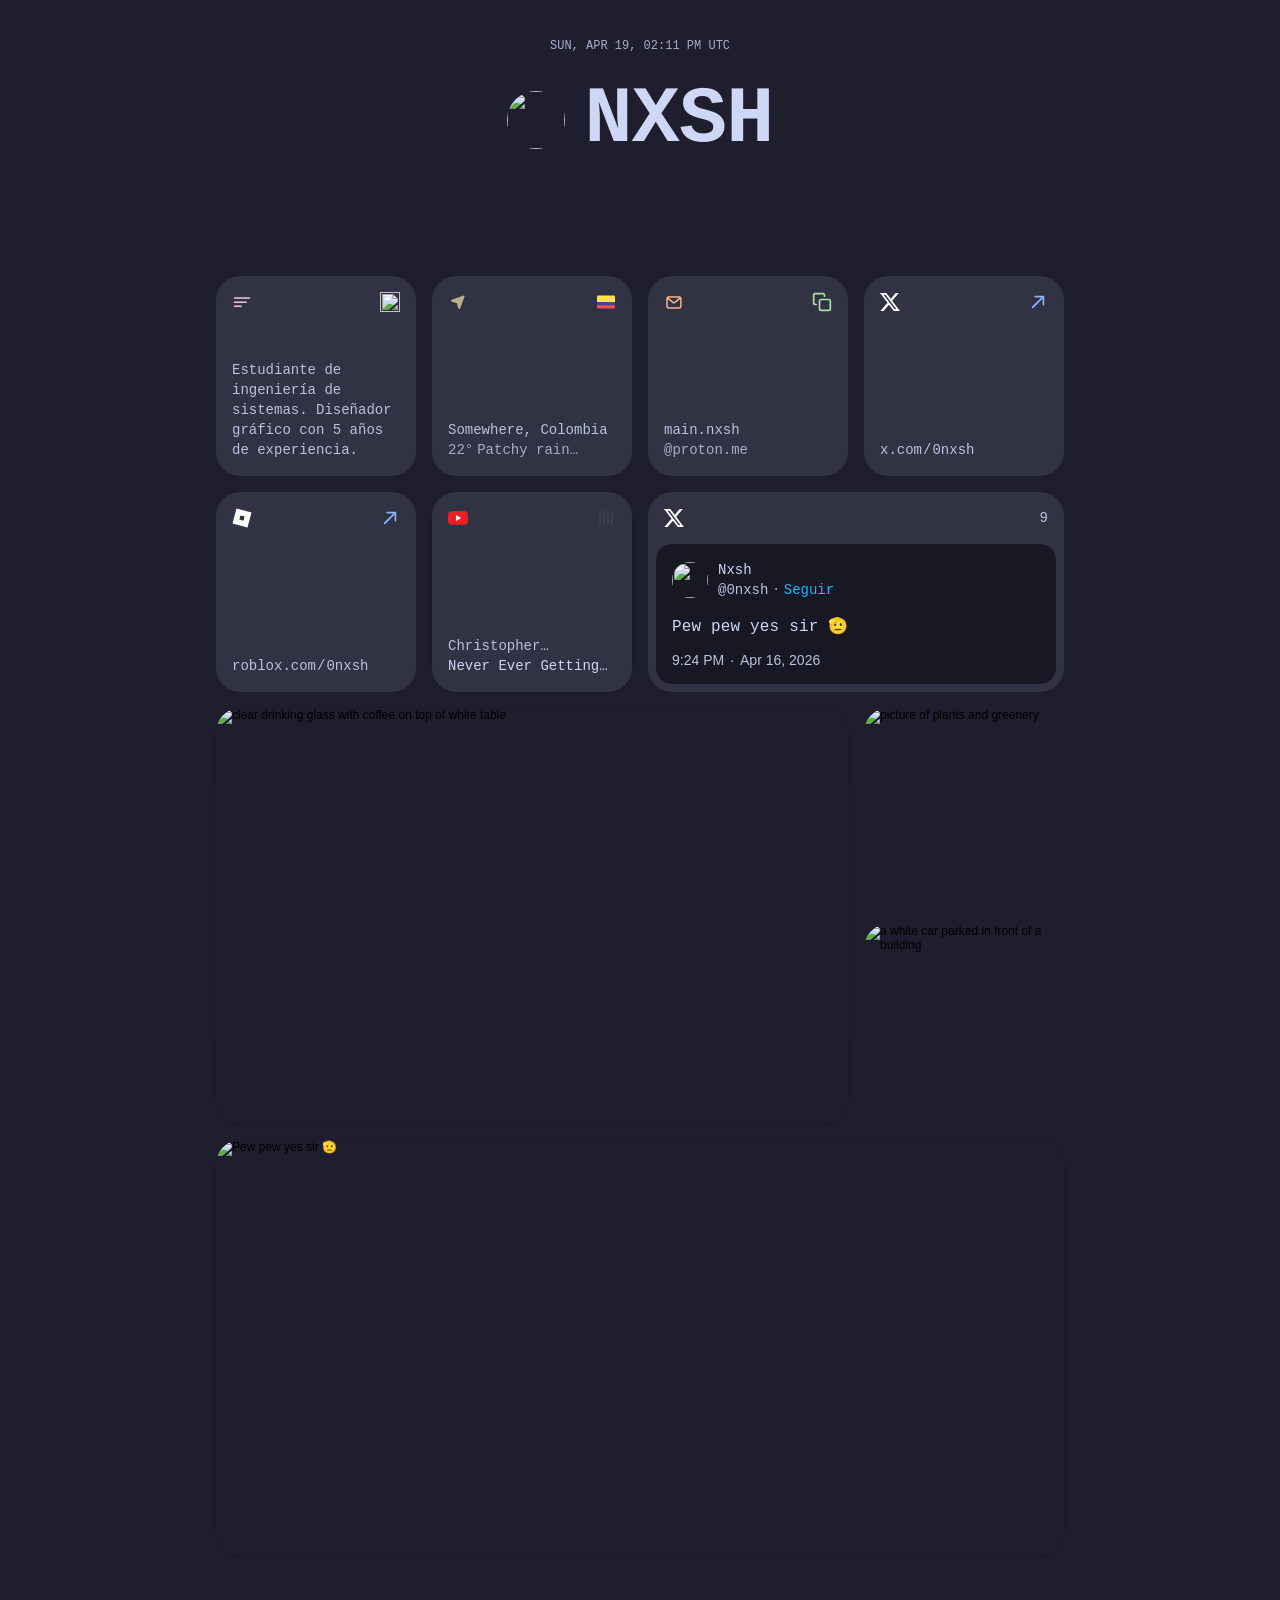
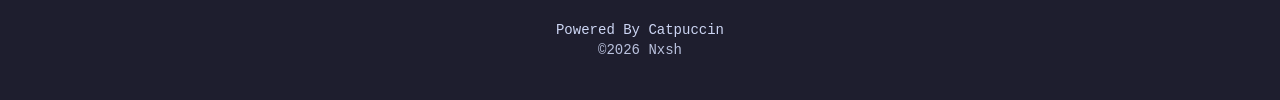
==== commit 32743c4d: "Add files via upload" ====
--- a/index.html
+++ b/index.html
@@ -1,5 +1,5 @@
 <!DOCTYPE html>
-<!-- Exported with ReFramer.site --><!-- Made in Framer · framer.com ✨ --><!-- Published Apr 17, 2026, 10:15 PM UTC --><html lang="es-CO"><head>
+<!-- Exported with ReFramer.site --><!-- Made in Framer · framer.com ✨ --><!-- Published Apr 19, 2026, 2:10 PM UTC --><html lang="es-CO"><head>
 	<meta charset="utf-8">
 	
 	
@@ -11,11 +11,11 @@
 	<meta name="generator" content="Framer f36d8c8">
 	<title>Nxsh - Beta Site</title>
     <meta name="description" content="Nxsh - Development Site">
-    <meta name="framer-search-index" content="https://framerusercontent.com/sites/59wt4WKDLdJy1LalADxNDw/searchIndex-MITnZ08uzkEA.json">
-    <meta name="framer-search-index-fallback" content="https://framerusercontent.com/sites/59wt4WKDLdJy1LalADxNDw/searchIndex-FIMNBmjWSWsj.json">
+    <meta name="framer-search-index" content="https://framerusercontent.com/sites/59wt4WKDLdJy1LalADxNDw/searchIndex-MgZBpwB8olfb.json">
+    <meta name="framer-search-index-fallback" content="https://framerusercontent.com/sites/59wt4WKDLdJy1LalADxNDw/searchIndex-x0e2l5ky4bEj.json">
     <meta name="framer-html-plugin" content="disable">
-    <link href="https://framerusercontent.com/images/IK1RQJDwEe51TCZJaju3KyB2AE.svg" rel="icon" media="(prefers-color-scheme: light)">
-    <link href="https://framerusercontent.com/images/IK1RQJDwEe51TCZJaju3KyB2AE.svg" rel="icon" media="(prefers-color-scheme: dark)">
+    <link href="https://framerusercontent.com/images/nFBUkt6T6iUAuIzK0CSuc1nU4g.png" rel="icon" media="(prefers-color-scheme: light)">
+    <link href="https://framerusercontent.com/images/nFBUkt6T6iUAuIzK0CSuc1nU4g.png" rel="icon" media="(prefers-color-scheme: dark)">
     <link rel="apple-touch-icon" href="https://framerusercontent.com/images/Am9FARqO2k70DHUCvnksK7y1Ew.png">
     <!-- Open Graph / Facebook -->
     <meta property="og:type" content="website">
@@ -128,7 +128,7 @@
 @font-face { font-family: "Inter Placeholder"; src: local("Arial"); ascent-override: 89.79%; descent-override: 22.36%; line-gap-override: 0.00%; size-adjust: 107.89% }
 @font-face { font-family: "Inter Variable Placeholder"; src: local("Arial"); ascent-override: 89.79%; descent-override: 22.36%; line-gap-override: 0.00%; size-adjust: 107.89% }</style>
 	<link href="https://fonts.gstatic.com" rel="preconnect" crossorigin="">
-	<meta name="robots" content="max-image-preview:large"><link rel="canonical" href="https://glorious-work-935747.framer.app/"><meta property="og:url" content="https://glorious-work-935747.framer.app/"><style data-framer-css-ssr-minified="" data-framer-components="framer-lib-cursors-host framer-spBTw framer-Mmg38 framer-lib-combinedCSSRules framer-7bWJk PropertyOverrides framer-VJjnP framer-3K2Lo framer-I9OQW framer-L8eGR framer-C7gQu framer-KLFe4 framer-T2yGG framer-AvUbA framer-QrQ2n framer-RvXpw framer-faZej framer-7oj3i framer-SNWE3 framer-av5MH framer-YzXlX framer-KkqR8 framer-WCGqD">html,body,#main{box-sizing:border-box;margin:0;padding:0}:root{-webkit-font-smoothing:antialiased;-moz-osx-font-smoothing:grayscale}*{box-sizing:border-box;-webkit-font-smoothing:inherit}h1,h2,h3,h4,h5,h6,p,figure{margin:0}body,input,textarea,select,button{font-family:sans-serif;font-size:12px}body{--token-49ada369-5771-4218-9648-dac4cb8bf0d4:#1e1e2e;--token-a1bbbd6e-47db-4a4a-9287-1fde5982623f:#181825;--token-a95b4afe-3104-4deb-93d5-5885d2a8dad1:#cdd6f4;--token-074f169b-431d-4b71-b00b-6a0c3858f090:#bac2de;--token-6ea8d15a-8b64-45c4-bf32-8596f2bd94c4:#6c7086;--token-2c68f03c-a29b-41bf-b7f2-75229cd90000:#f5f5f5b3;--token-b65f5d53-e190-4f98-b5bd-fc43c3415e90:#1414141a;--token-723facf1-c979-4423-9ee8-800faa107699:#ebebeb;--token-c7903f82-e94b-4156-99c2-ce993f0b6b1f:#141414;--token-8b7caf14-cb9b-4e22-9cfc-9288d32ca0ca:#1c1c1c;--token-2d7314fb-16e6-4200-89c7-1b1385a2a6d5:#d9d9d9;--token-7eb546a4-6722-498d-9de4-0906f2d7ef22:#fff;--token-2cb2575d-a8fd-4300-99a8-2e44bb2090c0:#14141400;--token-18755994-a394-466f-8700-2d39d02bda42:#14141408;--token-a5cd12d7-9d1b-4476-a994-d6797db2dabc:#ebebeb00;--token-5f652316-9447-4ac4-88ea-40ec8170ab01:#0b0b0b14;--token-77658f9c-9681-4a9b-b6ba-ab248a978c4a:#313244;--token-ba2b2659-a23f-4012-bc58-074e829108bf:#fff;--token-ac73b798-074e-4e8e-b9d0-73de495f78fc:#f8f8f8;--token-8dd3907c-da37-45b8-88a3-ebf9335ea2bf:#f0f0f0;--token-a82bef3c-6a26-489a-938a-ca6d8fbb5ed6:#fff}@media (prefers-color-scheme:dark){body{--token-49ada369-5771-4218-9648-dac4cb8bf0d4:#1e1e2e;--token-a1bbbd6e-47db-4a4a-9287-1fde5982623f:#181825;--token-a95b4afe-3104-4deb-93d5-5885d2a8dad1:#cdd6f4;--token-074f169b-431d-4b71-b00b-6a0c3858f090:#bac2de;--token-6ea8d15a-8b64-45c4-bf32-8596f2bd94c4:#6c7086;--token-2c68f03c-a29b-41bf-b7f2-75229cd90000:#0c0c0cb3;--token-b65f5d53-e190-4f98-b5bd-fc43c3415e90:#ffffff14;--token-723facf1-c979-4423-9ee8-800faa107699:#242424;--token-c7903f82-e94b-4156-99c2-ce993f0b6b1f:#fff;--token-8b7caf14-cb9b-4e22-9cfc-9288d32ca0ca:#f7f7f7;--token-2d7314fb-16e6-4200-89c7-1b1385a2a6d5:#b3b3b300;--token-7eb546a4-6722-498d-9de4-0906f2d7ef22:#262626;--token-2cb2575d-a8fd-4300-99a8-2e44bb2090c0:#fff0;--token-18755994-a394-466f-8700-2d39d02bda42:#ffffff08;--token-a5cd12d7-9d1b-4476-a994-d6797db2dabc:#292929;--token-5f652316-9447-4ac4-88ea-40ec8170ab01:#29292900;--token-77658f9c-9681-4a9b-b6ba-ab248a978c4a:#313244;--token-ba2b2659-a23f-4012-bc58-074e829108bf:#fff;--token-ac73b798-074e-4e8e-b9d0-73de495f78fc:#0f0f0f;--token-8dd3907c-da37-45b8-88a3-ebf9335ea2bf:#080808;--token-a82bef3c-6a26-489a-938a-ca6d8fbb5ed6:#141414}}@supports (z-index:calc(infinity)){#__framer-badge-container{--infinity:infinity}}#__framer-badge-container{pointer-events:none;width:100%;z-index:calc(var(--infinity,2147480000));justify-content:flex-end;padding:20px;display:flex;position:fixed;bottom:0}@supports (background:-webkit-named-image(i)) and (not (grid-template-rows:subgrid)){body{--framer-will-change-override:transform}}@supports (background:-webkit-named-image(i)) and (not (position-area:top right)){body{--framer-will-change-filter-override:filter}}[data-framer-component-type=Text] div div span,[data-framer-component-type=Text] a div span,[data-framer-component-type=Text] span span span,[data-framer-component-type=Text] p span span,[data-framer-component-type=Text] h1 span span,[data-framer-component-type=Text] h2 span span,[data-framer-component-type=Text] h3 span span,[data-framer-component-type=Text] h4 span span,[data-framer-component-type=Text] h5 span span,[data-framer-component-type=Text] h6 span span,[data-framer-component-type=Text] a{font-family:var(--font-family);font-style:var(--font-style);font-weight:min(calc(var(--framer-font-weight-increase,0) + var(--font-weight,400)),900);color:var(--text-color);letter-spacing:var(--letter-spacing);font-size:var(--font-size);text-transform:var(--text-transform);--text-decoration:var(--framer-text-decoration-style,solid)var(--framer-text-decoration,none)var(--framer-text-decoration-color,currentcolor)var(--framer-text-decoration-thickness,auto);--text-decoration-skip-ink:var(--framer-text-decoration-skip-ink);--text-underline-offset:var(--framer-text-decoration-offset);line-height:var(--line-height);--font-family:var(--framer-font-family);--font-style:var(--framer-font-style);--font-weight:var(--framer-font-weight);--text-color:var(--framer-text-color);--letter-spacing:var(--framer-letter-spacing);--font-size:var(--framer-font-size);--text-transform:var(--framer-text-transform);--line-height:var(--framer-line-height)}@supports not (color:color(display-p3 1 1 1)){p.framer-text,div.framer-text,h1.framer-text,h2.framer-text,h3.framer-text,h4.framer-text,h5.framer-text,h6.framer-text,li.framer-text,ol.framer-text,ul.framer-text,span.framer-text:not([data-text-fill]){color:var(--framer-blockquote-text-color-rgb,var(--framer-blockquote-text-color,var(--framer-text-color-rgb,var(--framer-text-color,#000))));-webkit-text-stroke-color:var(--framer-text-stroke-color-rgb,var(--framer-text-stroke-color,initial))}mark.framer-text{background-color:var(--framer-blockquote-text-background-color-rgb,var(--framer-blockquote-text-background-color,var(--framer-text-background-color-rgb,var(--framer-text-background-color,initial))))}}@supports not (color:color(display-p3 1 1 1)){code.framer-text,code.framer-text span.framer-text:not([data-text-fill]){color:var(--framer-blockquote-text-color-rgb,var(--framer-blockquote-text-color,var(--framer-code-text-color-rgb,var(--framer-code-text-color,var(--framer-text-color-rgb,var(--framer-text-color,#000))))))}}@supports not (color:color(display-p3 1 1 1)){a.framer-text,span.framer-text[data-nested-link]{color:var(--framer-blockquote-text-color-rgb,var(--framer-blockquote-text-color,var(--framer-link-text-color-rgb,var(--framer-link-text-color,var(--framer-text-color-rgb,var(--framer-text-color,#000))))));background-color:var(--framer-link-text-background-color-rgb,var(--framer-link-text-background-color,initial));-webkit-text-decoration-color:var(--framer-link-text-decoration-color-rgb,var(--framer-link-text-decoration-color,var(--framer-text-decoration-color-rgb,var(--framer-text-decoration-color,currentcolor))));text-decoration-color:var(--framer-link-text-decoration-color-rgb,var(--framer-link-text-decoration-color,var(--framer-text-decoration-color-rgb,var(--framer-text-decoration-color,currentcolor))))}}@supports not (color:color(display-p3 1 1 1)){code.framer-text a.framer-text,code.framer-text a.framer-text span.framer-text:not([data-text-fill]),code.framer-text span.framer-text[data-nested-link],code.framer-text span.framer-text[data-nested-link] span.framer-text:not([data-text-fill]){color:var(--framer-blockquote-text-color-rgb,var(--framer-blockquote-text-color,var(--framer-link-text-color-rgb,var(--framer-link-text-color,var(--framer-code-text-color-rgb,var(--framer-code-text-color,var(--framer-text-color-rgb,var(--framer-text-color,#000))))))))}}@supports not (color:color(display-p3 1 1 1)){a.framer-text:hover,span.framer-text[data-nested-link]:hover{color:var(--framer-link-hover-text-color-rgb,var(--framer-link-hover-text-color,var(--framer-blockquote-text-color-rgb,var(--framer-blockquote-text-color,var(--framer-link-text-color-rgb,var(--framer-link-text-color,var(--framer-text-color-rgb,var(--framer-text-color,#000))))))));background-color:var(--framer-link-hover-text-background-color-rgb,var(--framer-link-hover-text-background-color,var(--framer-link-text-background-color-rgb,var(--framer-link-text-background-color,var(--framer-text-background-color-rgb,var(--framer-text-background-color,initial))))));-webkit-text-decoration-color:var(--framer-link-hover-text-decoration-color-rgb,var(--framer-link-hover-text-decoration-color,var(--framer-link-text-decoration-color-rgb,var(--framer-link-text-decoration-color,var(--framer-text-decoration-color-rgb,var(--framer-text-decoration-color,currentcolor))))));text-decoration-color:var(--framer-link-hover-text-decoration-color-rgb,var(--framer-link-hover-text-decoration-color,var(--framer-link-text-decoration-color-rgb,var(--framer-link-text-decoration-color,var(--framer-text-decoration-color-rgb,var(--framer-text-decoration-color,currentcolor))))))}}@supports not (color:color(display-p3 1 1 1)){code.framer-text a.framer-text:hover,code.framer-text span.framer-text[data-nested-link]:hover{color:var(--framer-link-hover-text-color-rgb,var(--framer-link-hover-text-color,var(--framer-blockquote-text-color-rgb,var(--framer-blockquote-text-color,var(--framer-link-text-color-rgb,var(--framer-link-text-color,var(--framer-code-text-color-rgb,var(--framer-code-text-color,var(--framer-text-color-rgb,var(--framer-text-color,#000))))))))))}}@supports not (color:color(display-p3 1 1 1)){a.framer-text[data-framer-page-link-current],span.framer-text[data-framer-page-link-current]{color:var(--framer-link-current-text-color-rgb,var(--framer-link-current-text-color,var(--framer-link-text-color-rgb,var(--framer-link-text-color,var(--framer-text-color-rgb,var(--framer-text-color,#000))))));background-color:var(--framer-link-current-text-background-color-rgb,var(--framer-link-current-text-background-color,var(--framer-link-text-background-color-rgb,var(--framer-link-text-background-color,var(--framer-text-background-color-rgb,var(--framer-text-background-color,initial))))));-webkit-text-decoration-color:var(--framer-link-current-text-decoration-color-rgb,var(--framer-link-current-text-decoration-color,var(--framer-link-text-decoration-color-rgb,var(--framer-link-text-decoration-color,var(--framer-text-decoration-color-rgb,var(--framer-text-decoration-color,currentcolor))))));text-decoration-color:var(--framer-link-current-text-decoration-color-rgb,var(--framer-link-current-text-decoration-color,var(--framer-link-text-decoration-color-rgb,var(--framer-link-text-decoration-color,var(--framer-text-decoration-color-rgb,var(--framer-text-decoration-color,currentcolor))))))}}@supports not (color:color(display-p3 1 1 1)){code.framer-text a.framer-text[data-framer-page-link-current],code.framer-text a.framer-text[data-framer-page-link-current] span.framer-text:not([data-text-fill]),code.framer-text span.framer-text[data-framer-page-link-current],code.framer-text span.framer-text[data-framer-page-link-current] span.framer-text:not([data-text-fill]){color:var(--framer-link-current-text-color-rgb,var(--framer-link-current-text-color,var(--framer-link-text-color-rgb,var(--framer-link-text-color,var(--framer-code-text-color-rgb,var(--framer-code-text-color,var(--framer-text-color-rgb,var(--framer-text-color,#000))))))));background-color:var(--framer-link-current-text-background-color-rgb,var(--framer-link-current-text-background-color,var(--framer-link-text-background-color-rgb,var(--framer-link-text-background-color,var(--framer-text-background-color-rgb,var(--framer-text-background-color,initial))))))}}@supports not (color:color(display-p3 1 1 1)){a.framer-text[data-framer-page-link-current]:hover,span.framer-text[data-framer-page-link-current]:hover{color:var(--framer-link-hover-text-color-rgb,var(--framer-link-hover-text-color,var(--framer-link-current-text-color-rgb,var(--framer-link-current-text-color,var(--framer-link-text-color-rgb,var(--framer-link-text-color,var(--framer-code-text-color-rgb,var(--framer-code-text-color,var(--framer-text-color-rgb,var(--framer-text-color,#000))))))))));background-color:var(--framer-link-hover-text-background-color-rgb,var(--framer-link-hover-text-background-color,var(--framer-link-current-text-background-color-rgb,var(--framer-link-current-text-background-color,var(--framer-link-text-background-color-rgb,var(--framer-link-text-background-color,initial))))));-webkit-text-decoration-color:var(--framer-link-hover-text-decoration-color-rgb,var(--framer-link-hover-text-decoration-color,var(--framer-link-current-text-decoration-color-rgb,var(--framer-link-current-text-decoration-color,var(--framer-link-text-decoration-color-rgb,var(--framer-link-text-decoration-color,var(--framer-text-decoration-color-rgb,var(--framer-text-decoration-color,currentcolor))))))));text-decoration-color:var(--framer-link-hover-text-decoration-color-rgb,var(--framer-link-hover-text-decoration-color,var(--framer-link-current-text-decoration-color-rgb,var(--framer-link-current-text-decoration-color,var(--framer-link-text-decoration-color-rgb,var(--framer-link-text-decoration-color,var(--framer-text-decoration-color-rgb,var(--framer-text-decoration-color,currentcolor))))))))}}@supports not (color:color(display-p3 1 1 1)){code.framer-text a.framer-text[data-framer-page-link-current]:hover,code.framer-text a.framer-text[data-framer-page-link-current]:hover span.framer-text:not([data-text-fill]),code.framer-text span.framer-text[data-framer-page-link-current]:hover,code.framer-text span.framer-text[data-framer-page-link-current]:hover span.framer-text:not([data-text-fill]){color:var(--framer-link-hover-text-color-rgb,var(--framer-link-hover-text-color,var(--framer-link-current-text-color-rgb,var(--framer-link-current-text-color,var(--framer-link-text-color-rgb,var(--framer-link-text-color,var(--framer-code-text-color-rgb,var(--framer-code-text-color,var(--framer-text-color-rgb,var(--framer-text-color,#000))))))))));background-color:var(--framer-link-hover-text-background-color-rgb,var(--framer-link-hover-text-background-color,var(--framer-link-current-text-background-color-rgb,var(--framer-link-current-text-background-color,var(--framer-link-text-background-color-rgb,var(--framer-link-text-background-color,initial))))))}}@supports not (aspect-ratio:1){.framer-text-module:not([data-width=fit])[style*=aspect-ratio]{position:relative!important}.framer-text-module:not([data-width=fit])[style*=aspect-ratio]:before{content:"";padding-bottom:calc(100%/calc(var(--aspect-ratio)));display:block}.framer-text-module[data-width=fill]>:first-child,.framer-text-module[data-width=fill]>.ssr-variant>:first-child,.framer-text-module:not([data-width=fit])[style*=aspect-ratio]>:first-child,.framer-text-module:not([data-width=fit])[style*=aspect-ratio]>.ssr-variant>:first-child{position:absolute;top:0;left:0;height:100%!important}}@supports not (overflow:clip){:root{--overflow-clip-fallback:hidden}}@supports (background:-webkit-named-image(i)) and (not (contain-intrinsic-size:inherit)){div.framer-text,p.framer-text,h1.framer-text,h2.framer-text,h3.framer-text,h4.framer-text,h5.framer-text,h6.framer-text,ol.framer-text,ul.framer-text,li.framer-text,blockquote.framer-text,.framer-text.framer-image{display:var(--text-truncation-display-inline-for-safari-16,revert)}div.framer-text:after,p.framer-text:after,h1.framer-text:after,h2.framer-text:after,h3.framer-text:after,h4.framer-text:after,h5.framer-text:after,h6.framer-text:after,ol.framer-text:after,ul.framer-text:after,li.framer-text:after,blockquote.framer-text:after,.framer-text.framer-image:after{content:var(--text-truncation-line-break-for-safari-16);white-space:pre}.framer-text.framer-text-module,.framer-text.framer-table-wrapper{display:var(--text-truncation-display-none-for-safari-16,revert)}p.framer-text[data-text-fill]{display:var(--text-truncation-display-inline-for-safari-16,inline-block)}}@supports (corner-shape:superellipse(2)){:root{--one-if-corner-shape-supported:1}}.framer-cursor-none,.framer-cursor-none *{cursor:none!important}.framer-pointer-events-none,.framer-pointer-events-none *{pointer-events:none!important}@supports (aspect-ratio:1){body{--framer-aspect-ratio-supported:auto}}.framer-spBTw.framer-4a3ol7,.framer-spBTw .framer-4a3ol7{display:block}.framer-spBTw.framer-8l8uax{--selection-background-color:var(--token-b65f5d53-e190-4f98-b5bd-fc43c3415e90,#14141414);--selection-color:var(--token-074f169b-431d-4b71-b00b-6a0c3858f090,#737373);height:min-content;overflow:var(--overflow-clip-fallback,clip);background-color:#1e1e2e;flex-flow:column;place-content:center flex-start;align-items:center;gap:0;width:100%;padding:0;display:flex;position:relative}.framer-spBTw .framer-p4d587{height:min-content;overflow:var(--overflow-clip-fallback,clip);flex-flow:column;flex:none;order:-1000;place-content:center;align-items:center;gap:28px;width:100%;padding:40px 16px;display:flex;position:relative}.framer-spBTw .framer-dnllyo-container{will-change:var(--framer-will-change-effect-override,transform);flex:none;width:auto;height:auto;position:relative}.framer-spBTw .framer-tl3svo,.framer-spBTw .framer-1jb1wtb{height:min-content;overflow:var(--overflow-clip-fallback,clip);flex-flow:row;flex:none;place-content:center;align-items:center;gap:20px;width:100%;padding:0;display:flex;position:relative}.framer-spBTw .framer-qbsf2g-container{will-change:var(--framer-will-change-effect-override,transform);flex:none;width:auto;height:58px;position:relative}.framer-spBTw .framer-1smtx7k{--framer-paragraph-spacing:0px;white-space:pre-wrap;word-break:break-word;word-wrap:break-word;flex:none;width:auto;max-width:496px;height:auto;position:relative}.framer-spBTw .framer-14dgw7k{--framer-paragraph-spacing:0px;white-space:pre-wrap;word-break:break-word;word-wrap:break-word;flex:1 0 0;width:1px;max-width:496px;height:auto;position:relative}.framer-spBTw .framer-y9yxt3{background:0 0;flex-grow:1;width:0;height:0;margin:0;position:relative}.framer-spBTw .framer-li4jlm-container{flex:none;order:1002;width:100%;max-width:640px;height:auto;position:relative}[data-layout-template=true]>#overlay{margin-bottom:0}.framer-VKywg .framer-styles-preset-1xwtwn2:not(.rich-text-wrapper),.framer-VKywg .framer-styles-preset-1xwtwn2.rich-text-wrapper h1{--framer-font-family:"JetBrainsMonoNL Nerd Font Mono ExtraBold","JetBrainsMonoNL Nerd Font Mono ExtraBold Placeholder",monospace;--framer-font-family-italic:"JetBrainsMonoNL Nerd Font Mono ExtraBold Italic","JetBrainsMonoNL Nerd Font Mono ExtraBold Italic Placeholder",monospace;--framer-font-open-type-features:"blwf" on,"cv09" on,"cv03" on,"cv04" on,"cv11" on;--framer-font-size:calc(var(--framer-root-font-size,1rem)*5);--framer-font-style:normal;--framer-font-style-italic:italic;--framer-font-variation-axes:normal;--framer-font-weight:800;--framer-font-weight-italic:800;--framer-letter-spacing:-.01em;--framer-line-height:1em;--framer-paragraph-spacing:0px;--framer-text-alignment:left;--framer-text-color:var(--token-a95b4afe-3104-4deb-93d5-5885d2a8dad1,#141414);--framer-text-decoration:none;--framer-text-stroke-color:initial;--framer-text-stroke-width:initial;--framer-text-transform:none;--framer-text-wrap:balance}.framer-dqpdR .framer-styles-preset-1ml2brg:not(.rich-text-wrapper),.framer-dqpdR .framer-styles-preset-1ml2brg.rich-text-wrapper p{--framer-font-family:"JetBrainsMonoNL Nerd Font Mono Regular","JetBrainsMonoNL Nerd Font Mono Regular Placeholder",monospace;--framer-font-family-bold:"JetBrainsMonoNL Nerd Font Mono Bold","JetBrainsMonoNL Nerd Font Mono Bold Placeholder",monospace;--framer-font-family-bold-italic:"JetBrainsMonoNL Nerd Font Mono Bold Italic","JetBrainsMonoNL Nerd Font Mono Bold Italic Placeholder",monospace;--framer-font-family-italic:"JetBrainsMonoNL Nerd Font Mono Italic","JetBrainsMonoNL Nerd Font Mono Italic Placeholder",monospace;--framer-font-open-type-features:"blwf" on,"cv09" on,"cv03" on,"cv04" on,"cv11" on;--framer-font-size:18px;--framer-font-style:normal;--framer-font-style-bold:normal;--framer-font-style-bold-italic:italic;--framer-font-style-italic:italic;--framer-font-variation-axes:normal;--framer-font-weight:400;--framer-font-weight-bold:700;--framer-font-weight-bold-italic:700;--framer-font-weight-italic:400;--framer-letter-spacing:.01em;--framer-line-height:24px;--framer-paragraph-spacing:20px;--framer-text-alignment:left;--framer-text-color:var(--token-074f169b-431d-4b71-b00b-6a0c3858f090,#737373);--framer-text-decoration:none;--framer-text-stroke-color:initial;--framer-text-stroke-width:initial;--framer-text-transform:none}.framer-spBTw[data-selection=true] * ::selection{color:var(--selection-color,none);background-color:var(--selection-background-color,none)}.framer-spBTw [data-selection=true] * ::selection{color:var(--selection-color,none);background-color:var(--selection-background-color,none)}@supports (aspect-ratio:1){body{--framer-aspect-ratio-supported:auto}}.framer-Mmg38.framer-vebcpp,.framer-Mmg38 .framer-vebcpp{display:block}.framer-Mmg38.framer-jv0ae1{width:58px;height:58px;position:relative}body{--framer-will-change-override:none}@supports (background:-webkit-named-image(i)) and (not (grid-template-rows:subgrid)){body{--framer-will-change-override:transform}}body{--framer-will-change-filter-override:none}@supports (background:-webkit-named-image(i)) and (not (position-area:top right)){body{--framer-will-change-filter-override:filter}}[data-framer-component-type]{position:absolute}[data-framer-component-type=Text]{cursor:inherit}[data-framer-component-text-autosized] *{white-space:pre}[data-framer-component-type=Text]>*{text-align:var(--framer-text-alignment,start)}[data-framer-component-type=Text] span span,[data-framer-component-type=Text] p span,[data-framer-component-type=Text] h1 span,[data-framer-component-type=Text] h2 span,[data-framer-component-type=Text] h3 span,[data-framer-component-type=Text] h4 span,[data-framer-component-type=Text] h5 span,[data-framer-component-type=Text] h6 span{display:block}[data-framer-component-type=Text] span span span,[data-framer-component-type=Text] p span span,[data-framer-component-type=Text] h1 span span,[data-framer-component-type=Text] h2 span span,[data-framer-component-type=Text] h3 span span,[data-framer-component-type=Text] h4 span span,[data-framer-component-type=Text] h5 span span,[data-framer-component-type=Text] h6 span span{display:unset}[data-framer-component-type=Text] div div span,[data-framer-component-type=Text] a div span,[data-framer-component-type=Text] span span span,[data-framer-component-type=Text] p span span,[data-framer-component-type=Text] h1 span span,[data-framer-component-type=Text] h2 span span,[data-framer-component-type=Text] h3 span span,[data-framer-component-type=Text] h4 span span,[data-framer-component-type=Text] h5 span span,[data-framer-component-type=Text] h6 span span,[data-framer-component-type=Text] a{font-family:var(--font-family);font-style:var(--font-style);font-weight:min(calc(var(--framer-font-weight-increase,0) + var(--font-weight,400)),900);color:var(--text-color);letter-spacing:var(--letter-spacing);font-size:var(--font-size);text-transform:var(--text-transform);--text-decoration:var(--framer-text-decoration-style,solid)var(--framer-text-decoration,none)var(--framer-text-decoration-color,currentcolor)var(--framer-text-decoration-thickness,auto);--text-decoration-skip-ink:var(--framer-text-decoration-skip-ink);--text-underline-offset:var(--framer-text-decoration-offset);line-height:var(--line-height);--font-family:var(--framer-font-family);--font-style:var(--framer-font-style);--font-weight:var(--framer-font-weight);--text-color:var(--framer-text-color);--letter-spacing:var(--framer-letter-spacing);--font-size:var(--framer-font-size);--text-transform:var(--framer-text-transform);--line-height:var(--framer-line-height)}[data-framer-component-type=Text] a,[data-framer-component-type=Text] a div span,[data-framer-component-type=Text] a span span span,[data-framer-component-type=Text] a p span span,[data-framer-component-type=Text] a h1 span span,[data-framer-component-type=Text] a h2 span span,[data-framer-component-type=Text] a h3 span span,[data-framer-component-type=Text] a h4 span span,[data-framer-component-type=Text] a h5 span span,[data-framer-component-type=Text] a h6 span span{--font-family:var(--framer-link-font-family,var(--framer-font-family));--font-style:var(--framer-link-font-style,var(--framer-font-style));--font-weight:var(--framer-link-font-weight,var(--framer-font-weight));--text-color:var(--framer-link-text-color,var(--framer-text-color));--font-size:var(--framer-link-font-size,var(--framer-font-size));--text-transform:var(--framer-link-text-transform,var(--framer-text-transform));--text-decoration:var(--framer-link-text-decoration-style,var(--framer-text-decoration-style,solid))var(--framer-link-text-decoration,var(--framer-text-decoration,none))var(--framer-link-text-decoration-color,var(--framer-text-decoration-color,currentcolor))var(--framer-link-text-decoration-thickness,var(--framer-text-decoration-thickness,auto));--text-decoration-skip-ink:var(--framer-link-text-decoration-skip-ink,var(--framer-text-decoration-skip-ink));--text-underline-offset:var(--framer-link-text-decoration-offset,var(--framer-text-decoration-offset))}[data-framer-component-type=Text] a:hover,[data-framer-component-type=Text] a div span:hover,[data-framer-component-type=Text] a span span span:hover,[data-framer-component-type=Text] a p span span:hover,[data-framer-component-type=Text] a h1 span span:hover,[data-framer-component-type=Text] a h2 span span:hover,[data-framer-component-type=Text] a h3 span span:hover,[data-framer-component-type=Text] a h4 span span:hover,[data-framer-component-type=Text] a h5 span span:hover,[data-framer-component-type=Text] a h6 span span:hover{--font-family:var(--framer-link-hover-font-family,var(--framer-link-font-family,var(--framer-font-family)));--font-style:var(--framer-link-hover-font-style,var(--framer-link-font-style,var(--framer-font-style)));--font-weight:var(--framer-link-hover-font-weight,var(--framer-link-font-weight,var(--framer-font-weight)));--text-color:var(--framer-link-hover-text-color,var(--framer-link-text-color,var(--framer-text-color)));--font-size:var(--framer-link-hover-font-size,var(--framer-link-font-size,var(--framer-font-size)));--text-transform:var(--framer-link-hover-text-transform,var(--framer-link-text-transform,var(--framer-text-transform)));--text-decoration:var(--framer-link-hover-text-decoration-style,var(--framer-link-text-decoration-style,var(--framer-text-decoration-style,solid)))var(--framer-link-hover-text-decoration,var(--framer-link-text-decoration,var(--framer-text-decoration,none)))var(--framer-link-hover-text-decoration-color,var(--framer-link-text-decoration-color,var(--framer-text-decoration-color,currentcolor)))var(--framer-link-hover-text-decoration-thickness,var(--framer-link-text-decoration-thickness,var(--framer-text-decoration-thickness,auto)));--text-decoration-skip-ink:var(--framer-link-hover-text-decoration-skip-ink,var(--framer-link-text-decoration-skip-ink,var(--framer-text-decoration-skip-ink)));--text-underline-offset:var(--framer-link-hover-text-decoration-offset,var(--framer-link-text-decoration-offset,var(--framer-text-decoration-offset)))}[data-framer-component-type=Text].isCurrent a,[data-framer-component-type=Text].isCurrent a div span,[data-framer-component-type=Text].isCurrent a span span span,[data-framer-component-type=Text].isCurrent a p span span,[data-framer-component-type=Text].isCurrent a h1 span span,[data-framer-component-type=Text].isCurrent a h2 span span,[data-framer-component-type=Text].isCurrent a h3 span span,[data-framer-component-type=Text].isCurrent a h4 span span,[data-framer-component-type=Text].isCurrent a h5 span span,[data-framer-component-type=Text].isCurrent a h6 span span{--font-family:var(--framer-link-current-font-family,var(--framer-link-font-family,var(--framer-font-family)));--font-style:var(--framer-link-current-font-style,var(--framer-link-font-style,var(--framer-font-style)));--font-weight:var(--framer-link-current-font-weight,var(--framer-link-font-weight,var(--framer-font-weight)));--text-color:var(--framer-link-current-text-color,var(--framer-link-text-color,var(--framer-text-color)));--font-size:var(--framer-link-current-font-size,var(--framer-link-font-size,var(--framer-font-size)));--text-transform:var(--framer-link-current-text-transform,var(--framer-link-text-transform,var(--framer-text-transform)));--text-decoration:var(--framer-link-current-text-decoration-style,var(--framer-link-text-decoration-style,var(--framer-text-decoration-style,solid)))var(--framer-link-current-text-decoration,var(--framer-link-text-decoration,var(--framer-text-decoration,none)))var(--framer-link-current-text-decoration-color,var(--framer-link-text-decoration-color,var(--framer-text-decoration-color,currentcolor)))var(--framer-link-current-text-decoration-thickness,var(--framer-link-text-decoration-thickness,var(--framer-text-decoration-thickness,auto)));--text-decoration-skip-ink:var(--framer-link-current-text-decoration-skip-ink,var(--framer-link-text-decoration-skip-ink,var(--framer-text-decoration-skip-ink)));--text-underline-offset:var(--framer-link-current-text-decoration-offset,var(--framer-link-text-decoration-offset,var(--framer-text-decoration-offset)))}[data-framer-component-type=RichTextContainer]{outline:none;flex-direction:column;flex-shrink:0;justify-content:flex-start;display:flex}p.framer-text,div.framer-text,figure.framer-text,h1.framer-text,h2.framer-text,h3.framer-text,h4.framer-text,h5.framer-text,h6.framer-text,ol.framer-text,ul.framer-text{margin:0;padding:0}p.framer-text,div.framer-text,h1.framer-text,h2.framer-text,h3.framer-text,h4.framer-text,h5.framer-text,h6.framer-text,li.framer-text,ol.framer-text,ul.framer-text,mark.framer-text,span.framer-text:not([data-text-fill]){font-family:var(--framer-font-family-preview,var(--framer-blockquote-font-family,var(--framer-font-family,Inter,Inter Placeholder,sans-serif)));font-style:var(--framer-font-style-preview,var(--framer-blockquote-font-style,var(--framer-font-style,normal)));font-weight:var(--framer-font-weight-preview,var(--framer-blockquote-font-weight,var(--framer-font-weight,400)));color:var(--framer-blockquote-text-color,var(--framer-text-color,#000));font-size:calc(var(--framer-blockquote-font-size,var(--framer-font-size,16px))*var(--framer-font-size-scale,1));letter-spacing:var(--framer-blockquote-letter-spacing,var(--framer-letter-spacing,0));text-transform:var(--framer-blockquote-text-transform,var(--framer-text-transform,none));-webkit-text-decoration-line:var(--framer-blockquote-text-decoration,var(--framer-text-decoration,initial));text-decoration-line:var(--framer-blockquote-text-decoration,var(--framer-text-decoration,initial));-webkit-text-decoration-style:var(--framer-blockquote-text-decoration-style,var(--framer-text-decoration-style,initial));text-decoration-style:var(--framer-blockquote-text-decoration-style,var(--framer-text-decoration-style,initial));-webkit-text-decoration-color:var(--framer-blockquote-text-decoration-color,var(--framer-text-decoration-color,initial));text-decoration-color:var(--framer-blockquote-text-decoration-color,var(--framer-text-decoration-color,initial));text-decoration-thickness:var(--framer-blockquote-text-decoration-thickness,var(--framer-text-decoration-thickness,initial));text-decoration-skip-ink:var(--framer-blockquote-text-decoration-skip-ink,var(--framer-text-decoration-skip-ink,initial));text-underline-offset:var(--framer-blockquote-text-decoration-offset,var(--framer-text-decoration-offset,initial));line-height:var(--framer-blockquote-line-height,var(--framer-line-height,1.2em));text-align:var(--framer-blockquote-text-alignment,var(--framer-text-alignment,start));-webkit-text-stroke-width:var(--framer-text-stroke-width,initial);-webkit-text-stroke-color:var(--framer-text-stroke-color,initial);-moz-font-feature-settings:var(--framer-font-open-type-features,initial);-webkit-font-feature-settings:var(--framer-font-open-type-features,initial);font-feature-settings:var(--framer-font-open-type-features,initial);font-variation-settings:var(--framer-font-variation-axes-preview,var(--framer-font-variation-axes,normal));text-wrap:var(--framer-text-wrap-override,var(--framer-text-wrap))}mark.framer-text,p.framer-text,div.framer-text,h1.framer-text,h2.framer-text,h3.framer-text,h4.framer-text,h5.framer-text,h6.framer-text,li.framer-text,ol.framer-text,ul.framer-text{background-color:var(--framer-blockquote-text-background-color,var(--framer-text-background-color,initial));border-radius:var(--framer-blockquote-text-background-radius,var(--framer-text-background-radius,initial));corner-shape:var(--framer-blockquote-text-background-corner-shape,var(--framer-text-background-corner-shape,initial));padding:var(--framer-blockquote-text-background-padding,var(--framer-text-background-padding,initial))}@supports not (color:color(display-p3 1 1 1)){p.framer-text,div.framer-text,h1.framer-text,h2.framer-text,h3.framer-text,h4.framer-text,h5.framer-text,h6.framer-text,li.framer-text,ol.framer-text,ul.framer-text,span.framer-text:not([data-text-fill]){color:var(--framer-blockquote-text-color-rgb,var(--framer-blockquote-text-color,var(--framer-text-color-rgb,var(--framer-text-color,#000))));-webkit-text-stroke-color:var(--framer-text-stroke-color-rgb,var(--framer-text-stroke-color,initial))}mark.framer-text{background-color:var(--framer-blockquote-text-background-color-rgb,var(--framer-blockquote-text-background-color,var(--framer-text-background-color-rgb,var(--framer-text-background-color,initial))))}}.framer-fit-text .framer-text{white-space:nowrap;white-space-collapse:preserve}strong.framer-text{font-family:var(--framer-blockquote-font-family-bold,var(--framer-font-family-bold));font-style:var(--framer-blockquote-font-style-bold,var(--framer-font-style-bold));font-weight:var(--framer-blockquote-font-weight-bold,var(--framer-font-weight-bold,bolder));font-variation-settings:var(--framer-blockquote-font-variation-axes-bold,var(--framer-font-variation-axes-bold))}em.framer-text{font-family:var(--framer-blockquote-font-family-italic,var(--framer-font-family-italic));font-style:var(--framer-blockquote-font-style-italic,var(--framer-font-style-italic,italic));font-weight:var(--framer-blockquote-font-weight-italic,var(--framer-font-weight-italic));font-variation-settings:var(--framer-blockquote-font-variation-axes-italic,var(--framer-font-variation-axes-italic))}em.framer-text>strong.framer-text{font-family:var(--framer-blockquote-font-family-bold-italic,var(--framer-font-family-bold-italic));font-style:var(--framer-blockquote-font-style-bold-italic,var(--framer-font-style-bold-italic,italic));font-weight:var(--framer-blockquote-font-weight-bold-italic,var(--framer-font-weight-bold-italic,bolder));font-variation-settings:var(--framer-blockquote-font-variation-axes-bold-italic,var(--framer-font-variation-axes-bold-italic))}p.framer-text:not(:first-child),div.framer-text:not(:first-child),h1.framer-text:not(:first-child),h2.framer-text:not(:first-child),h3.framer-text:not(:first-child),h4.framer-text:not(:first-child),h5.framer-text:not(:first-child),h6.framer-text:not(:first-child),ol.framer-text:not(:first-child),ul.framer-text:not(:first-child),blockquote.framer-text:not(:first-child),table.framer-text:not(:first-child),figure.framer-text:not(:first-child),.framer-image.framer-text:not(:first-child){margin-top:var(--framer-blockquote-paragraph-spacing,var(--framer-paragraph-spacing,0))}li.framer-text>ul.framer-text:nth-child(2),li.framer-text>ol.framer-text:nth-child(2){margin-top:0}.framer-text[data-text-fill]{-webkit-text-fill-color:transparent;padding:max(0em,calc(calc(1.3em - var(--framer-blockquote-line-height,var(--framer-line-height,1.3em)))/2));margin:min(0em,calc(calc(1.3em - var(--framer-blockquote-line-height,var(--framer-line-height,1.3em)))/-2));-webkit-background-clip:text;background-clip:text;display:inline-block}code.framer-text,code.framer-text span.framer-text:not([data-text-fill]){font-family:var(--framer-code-font-family,var(--framer-font-family,Inter,Inter Placeholder,sans-serif));font-style:var(--framer-blockquote-font-style,var(--framer-code-font-style,var(--framer-font-style,normal)));font-weight:var(--framer-blockquote-font-weight,var(--framer-code-font-weight,var(--framer-font-weight,400)));color:var(--framer-blockquote-text-color,var(--framer-code-text-color,var(--framer-text-color,#000)));font-size:calc(var(--framer-blockquote-font-size,var(--framer-font-size,16px))*var(--framer-font-size-scale,1));letter-spacing:var(--framer-blockquote-letter-spacing,var(--framer-letter-spacing,0));line-height:var(--framer-blockquote-line-height,var(--framer-line-height,1.2em))}@supports not (color:color(display-p3 1 1 1)){code.framer-text,code.framer-text span.framer-text:not([data-text-fill]){color:var(--framer-blockquote-text-color-rgb,var(--framer-blockquote-text-color,var(--framer-code-text-color-rgb,var(--framer-code-text-color,var(--framer-text-color-rgb,var(--framer-text-color,#000))))))}}blockquote.framer-text{unicode-bidi:initial;margin-block-start:initial;margin-block-end:initial;margin-inline-start:initial;margin-inline-end:initial}a.framer-text,a.framer-text span.framer-text:not([data-text-fill]),span.framer-text[data-nested-link],span.framer-text[data-nested-link] span.framer-text:not([data-text-fill]){color:inherit;font-family:var(--framer-font-family-preview,var(--framer-blockquote-font-family,var(--framer-link-font-family,var(--framer-font-family,Inter,Inter Placeholder,sans-serif))));font-style:var(--framer-font-style-preview,var(--framer-blockquote-font-style,var(--framer-link-font-style,var(--framer-font-style,normal))));font-weight:var(--framer-font-weight-preview,var(--framer-blockquote-font-weight,var(--framer-link-font-weight,var(--framer-font-weight,400))));font-size:calc(var(--framer-blockquote-font-size,var(--framer-font-size,16px))*var(--framer-font-size-scale,1));text-transform:var(--framer-blockquote-text-transform,var(--framer-link-text-transform,var(--framer-text-transform,none)));cursor:var(--framer-custom-cursors,pointer);background-color:initial;border-radius:var(--framer-link-text-background-radius,initial);corner-shape:var(--framer-link-text-background-corner-shape,initial);padding:var(--framer-link-text-background-padding,initial)}a.framer-text,span.framer-text[data-nested-link]{color:var(--framer-blockquote-text-color,var(--framer-link-text-color,var(--framer-text-color,#000)));-webkit-text-decoration-line:var(--framer-blockquote-text-decoration,var(--framer-link-text-decoration,var(--framer-text-decoration,initial)));text-decoration-line:var(--framer-blockquote-text-decoration,var(--framer-link-text-decoration,var(--framer-text-decoration,initial)));-webkit-text-decoration-style:var(--framer-blockquote-text-decoration-style,var(--framer-link-text-decoration-style,var(--framer-text-decoration-style,initial)));text-decoration-style:var(--framer-blockquote-text-decoration-style,var(--framer-link-text-decoration-style,var(--framer-text-decoration-style,initial)));-webkit-text-decoration-color:var(--framer-blockquote-text-decoration-color,var(--framer-link-text-decoration-color,var(--framer-text-decoration-color,initial)));text-decoration-color:var(--framer-blockquote-text-decoration-color,var(--framer-link-text-decoration-color,var(--framer-text-decoration-color,initial)));text-decoration-thickness:var(--framer-blockquote-text-decoration-thickness,var(--framer-link-text-decoration-thickness,var(--framer-text-decoration-thickness,initial)));text-decoration-skip-ink:var(--framer-blockquote-text-decoration-skip-ink,var(--framer-link-text-decoration-skip-ink,var(--framer-text-decoration-skip-ink,initial)));text-underline-offset:var(--framer-blockquote-text-decoration-offset,var(--framer-link-text-decoration-offset,var(--framer-text-decoration-offset,initial)));background-color:var(--framer-link-text-background-color,initial)}@supports not (color:color(display-p3 1 1 1)){a.framer-text,span.framer-text[data-nested-link]{color:var(--framer-blockquote-text-color-rgb,var(--framer-blockquote-text-color,var(--framer-link-text-color-rgb,var(--framer-link-text-color,var(--framer-text-color-rgb,var(--framer-text-color,#000))))));background-color:var(--framer-link-text-background-color-rgb,var(--framer-link-text-background-color,initial));-webkit-text-decoration-color:var(--framer-link-text-decoration-color-rgb,var(--framer-link-text-decoration-color,var(--framer-text-decoration-color-rgb,var(--framer-text-decoration-color,currentcolor))));text-decoration-color:var(--framer-link-text-decoration-color-rgb,var(--framer-link-text-decoration-color,var(--framer-text-decoration-color-rgb,var(--framer-text-decoration-color,currentcolor))))}}code.framer-text a.framer-text,code.framer-text a.framer-text span.framer-text:not([data-text-fill]),code.framer-text span.framer-text[data-nested-link],code.framer-text span.framer-text[data-nested-link] span.framer-text:not([data-text-fill]){font-family:var(--framer-code-font-family,var(--framer-font-family,Inter,Inter Placeholder,sans-serif));font-style:var(--framer-blockquote-font-style,var(--framer-code-font-style,var(--framer-font-style,normal)));font-weight:var(--framer-blockquote-font-weight,var(--framer-code-font-weight,var(--framer-font-weight,400)));color:inherit;font-size:calc(var(--framer-blockquote-font-size,var(--framer-font-size,16px))*var(--framer-font-size-scale,1))}code.framer-text a.framer-text,code.framer-text span.framer-text[data-nested-link]{color:var(--framer-blockquote-text-color,var(--framer-link-text-color,var(--framer-code-text-color,var(--framer-text-color,#000))))}@supports not (color:color(display-p3 1 1 1)){code.framer-text a.framer-text,code.framer-text a.framer-text span.framer-text:not([data-text-fill]),code.framer-text span.framer-text[data-nested-link],code.framer-text span.framer-text[data-nested-link] span.framer-text:not([data-text-fill]){color:var(--framer-blockquote-text-color-rgb,var(--framer-blockquote-text-color,var(--framer-link-text-color-rgb,var(--framer-link-text-color,var(--framer-code-text-color-rgb,var(--framer-code-text-color,var(--framer-text-color-rgb,var(--framer-text-color,#000))))))))}}a.framer-text:hover,a.framer-text:hover span.framer-text:not([data-text-fill]),span.framer-text[data-nested-link]:hover,span.framer-text[data-nested-link]:hover span.framer-text:not([data-text-fill]){font-family:var(--framer-font-family-preview,var(--framer-link-hover-font-family,var(--framer-blockquote-font-family,var(--framer-link-font-family,var(--framer-font-family,Inter,Inter Placeholder,sans-serif)))));font-style:var(--framer-font-style-preview,var(--framer-link-hover-font-style,var(--framer-blockquote-font-style,var(--framer-link-font-style,var(--framer-font-style,normal)))));font-weight:var(--framer-font-weight-preview,var(--framer-link-hover-font-weight,var(--framer-blockquote-font-weight,var(--framer-link-font-weight,var(--framer-font-weight,400)))));font-size:calc(var(--framer-link-hover-font-size,var(--framer-blockquote-font-size,var(--framer-font-size,16px)))*var(--framer-font-size-scale,1));text-transform:var(--framer-link-hover-text-transform,var(--framer-blockquote-text-transform,var(--framer-link-text-transform,var(--framer-text-transform,none))));border-radius:var(--framer-link-hover-text-background-radius,var(--framer-link-text-background-radius,var(--framer-text-background-radius,initial)));corner-shape:var(--framer-link-hover-text-background-corner-shape,var(--framer-link-text-background-corner-shape,var(--framer-text-background-corner-shape,initial)));padding:var(--framer-link-hover-text-background-padding,var(--framer-link-text-background-padding,var(--framer-text-background-padding,initial)))}a.framer-text:hover,span.framer-text[data-nested-link]:hover{color:var(--framer-link-hover-text-color,var(--framer-blockquote-text-color,var(--framer-link-text-color,var(--framer-text-color,#000))));-webkit-text-decoration-line:var(--framer-link-hover-text-decoration,var(--framer-blockquote-text-decoration,var(--framer-link-text-decoration,var(--framer-text-decoration,initial))));text-decoration-line:var(--framer-link-hover-text-decoration,var(--framer-blockquote-text-decoration,var(--framer-link-text-decoration,var(--framer-text-decoration,initial))));-webkit-text-decoration-style:var(--framer-link-hover-text-decoration-style,var(--framer-blockquote-text-decoration-style,var(--framer-link-text-decoration-style,var(--framer-text-decoration-style,initial))));text-decoration-style:var(--framer-link-hover-text-decoration-style,var(--framer-blockquote-text-decoration-style,var(--framer-link-text-decoration-style,var(--framer-text-decoration-style,initial))));-webkit-text-decoration-color:var(--framer-link-hover-text-decoration-color,var(--framer-blockquote-text-decoration-color,var(--framer-link-text-decoration-color,var(--framer-text-decoration-color,initial))));text-decoration-color:var(--framer-link-hover-text-decoration-color,var(--framer-blockquote-text-decoration-color,var(--framer-link-text-decoration-color,var(--framer-text-decoration-color,initial))));text-decoration-thickness:var(--framer-link-hover-text-decoration-thickness,var(--framer-blockquote-text-decoration-thickness,var(--framer-link-text-decoration-thickness,var(--framer-text-decoration-thickness,initial))));text-decoration-skip-ink:var(--framer-link-hover-text-decoration-skip-ink,var(--framer-blockquote-text-decoration-skip-ink,var(--framer-link-text-decoration-skip-ink,var(--framer-text-decoration-skip-ink,initial))));text-underline-offset:var(--framer-link-hover-text-decoration-offset,var(--framer-blockquote-text-decoration-offset,var(--framer-link-text-decoration-offset,var(--framer-text-decoration-offset,initial))));background-color:var(--framer-link-hover-text-background-color,var(--framer-link-text-background-color,var(--framer-text-background-color,initial)))}@supports not (color:color(display-p3 1 1 1)){a.framer-text:hover,span.framer-text[data-nested-link]:hover{color:var(--framer-link-hover-text-color-rgb,var(--framer-link-hover-text-color,var(--framer-blockquote-text-color-rgb,var(--framer-blockquote-text-color,var(--framer-link-text-color-rgb,var(--framer-link-text-color,var(--framer-text-color-rgb,var(--framer-text-color,#000))))))));background-color:var(--framer-link-hover-text-background-color-rgb,var(--framer-link-hover-text-background-color,var(--framer-link-text-background-color-rgb,var(--framer-link-text-background-color,var(--framer-text-background-color-rgb,var(--framer-text-background-color,initial))))));-webkit-text-decoration-color:var(--framer-link-hover-text-decoration-color-rgb,var(--framer-link-hover-text-decoration-color,var(--framer-link-text-decoration-color-rgb,var(--framer-link-text-decoration-color,var(--framer-text-decoration-color-rgb,var(--framer-text-decoration-color,currentcolor))))));text-decoration-color:var(--framer-link-hover-text-decoration-color-rgb,var(--framer-link-hover-text-decoration-color,var(--framer-link-text-decoration-color-rgb,var(--framer-link-text-decoration-color,var(--framer-text-decoration-color-rgb,var(--framer-text-decoration-color,currentcolor))))))}}code.framer-text a.framer-text:hover,code.framer-text span.framer-text[data-nested-link]:hover{color:var(--framer-link-hover-text-color,var(--framer-blockquote-text-color,var(--framer-link-text-color,var(--framer-code-text-color,var(--framer-text-color,#000)))))}@supports not (color:color(display-p3 1 1 1)){code.framer-text a.framer-text:hover,code.framer-text span.framer-text[data-nested-link]:hover{color:var(--framer-link-hover-text-color-rgb,var(--framer-link-hover-text-color,var(--framer-blockquote-text-color-rgb,var(--framer-blockquote-text-color,var(--framer-link-text-color-rgb,var(--framer-link-text-color,var(--framer-code-text-color-rgb,var(--framer-code-text-color,var(--framer-text-color-rgb,var(--framer-text-color,#000))))))))))}}a.framer-text[data-framer-page-link-current],a.framer-text[data-framer-page-link-current] span.framer-text:not([data-text-fill]),span.framer-text[data-framer-page-link-current],span.framer-text[data-framer-page-link-current] span.framer-text:not([data-text-fill]){font-family:var(--framer-font-family-preview,var(--framer-link-current-font-family,var(--framer-link-font-family,var(--framer-font-family,Inter,Inter Placeholder,sans-serif))));font-style:var(--framer-font-style-preview,var(--framer-link-current-font-style,var(--framer-link-font-style,var(--framer-font-style,normal))));font-weight:var(--framer-font-weight-preview,var(--framer-link-current-font-weight,var(--framer-link-font-weight,var(--framer-font-weight,400))));font-size:calc(var(--framer-link-current-font-size,var(--framer-link-font-size,var(--framer-font-size,16px)))*var(--framer-font-size-scale,1));text-transform:var(--framer-link-current-text-transform,var(--framer-link-text-transform,var(--framer-text-transform,none)));border-radius:var(--framer-link-current-text-background-radius,var(--framer-link-text-background-radius,initial));corner-shape:var(--framer-link-current-text-background-corner-shape,var(--framer-link-text-background-corner-shape,initial));padding:var(--framer-link-current-text-background-padding,var(--framer-link-text-background-padding,initial))}a.framer-text[data-framer-page-link-current],span.framer-text[data-framer-page-link-current]{color:var(--framer-link-current-text-color,var(--framer-link-text-color,var(--framer-text-color,#000)));-webkit-text-decoration-line:var(--framer-link-current-text-decoration,var(--framer-link-text-decoration,var(--framer-text-decoration,initial)));text-decoration-line:var(--framer-link-current-text-decoration,var(--framer-link-text-decoration,var(--framer-text-decoration,initial)));-webkit-text-decoration-style:var(--framer-link-current-text-decoration-style,var(--framer-link-text-decoration-style,var(--framer-text-decoration-style,initial)));text-decoration-style:var(--framer-link-current-text-decoration-style,var(--framer-link-text-decoration-style,var(--framer-text-decoration-style,initial)));-webkit-text-decoration-color:var(--framer-link-current-text-decoration-color,var(--framer-link-text-decoration-color,var(--framer-text-decoration-color,initial)));text-decoration-color:var(--framer-link-current-text-decoration-color,var(--framer-link-text-decoration-color,var(--framer-text-decoration-color,initial)));text-decoration-thickness:var(--framer-link-current-text-decoration-thickness,var(--framer-link-text-decoration-thickness,var(--framer-text-decoration-thickness,initial)));text-decoration-skip-ink:var(--framer-link-current-text-decoration-skip-ink,var(--framer-link-text-decoration-skip-ink,var(--framer-text-decoration-skip-ink,initial)));text-underline-offset:var(--framer-link-current-text-decoration-offset,var(--framer-link-text-decoration-offset,var(--framer-text-decoration-offset,initial)));background-color:var(--framer-link-current-text-background-color,var(--framer-link-text-background-color,var(--framer-text-background-color,initial)))}@supports not (color:color(display-p3 1 1 1)){a.framer-text[data-framer-page-link-current],span.framer-text[data-framer-page-link-current]{color:var(--framer-link-current-text-color-rgb,var(--framer-link-current-text-color,var(--framer-link-text-color-rgb,var(--framer-link-text-color,var(--framer-text-color-rgb,var(--framer-text-color,#000))))));background-color:var(--framer-link-current-text-background-color-rgb,var(--framer-link-current-text-background-color,var(--framer-link-text-background-color-rgb,var(--framer-link-text-background-color,var(--framer-text-background-color-rgb,var(--framer-text-background-color,initial))))));-webkit-text-decoration-color:var(--framer-link-current-text-decoration-color-rgb,var(--framer-link-current-text-decoration-color,var(--framer-link-text-decoration-color-rgb,var(--framer-link-text-decoration-color,var(--framer-text-decoration-color-rgb,var(--framer-text-decoration-color,currentcolor))))));text-decoration-color:var(--framer-link-current-text-decoration-color-rgb,var(--framer-link-current-text-decoration-color,var(--framer-link-text-decoration-color-rgb,var(--framer-link-text-decoration-color,var(--framer-text-decoration-color-rgb,var(--framer-text-decoration-color,currentcolor))))))}}code.framer-text a.framer-text[data-framer-page-link-current],code.framer-text a.framer-text[data-framer-page-link-current] span.framer-text:not([data-text-fill]),code.framer-text span.framer-text[data-framer-page-link-current],code.framer-text span.framer-text[data-framer-page-link-current] span.framer-text:not([data-text-fill]){font-family:var(--framer-code-font-family,var(--framer-font-family,Inter,Inter Placeholder,sans-serif));font-style:var(--framer-code-font-style,var(--framer-font-style,normal));font-weight:var(--framer-code-font-weight,var(--framer-font-weight,400));color:inherit;font-size:calc(var(--framer-link-current-font-size,var(--framer-link-font-size,var(--framer-font-size,16px)))*var(--framer-font-size-scale,1))}code.framer-text a.framer-text[data-framer-page-link-current],code.framer-text span.framer-text[data-framer-page-link-current]{color:var(--framer-link-current-text-color,var(--framer-link-text-color,var(--framer-code-text-color,var(--framer-text-color,#000))))}@supports not (color:color(display-p3 1 1 1)){code.framer-text a.framer-text[data-framer-page-link-current],code.framer-text a.framer-text[data-framer-page-link-current] span.framer-text:not([data-text-fill]),code.framer-text span.framer-text[data-framer-page-link-current],code.framer-text span.framer-text[data-framer-page-link-current] span.framer-text:not([data-text-fill]){color:var(--framer-link-current-text-color-rgb,var(--framer-link-current-text-color,var(--framer-link-text-color-rgb,var(--framer-link-text-color,var(--framer-code-text-color-rgb,var(--framer-code-text-color,var(--framer-text-color-rgb,var(--framer-text-color,#000))))))));background-color:var(--framer-link-current-text-background-color-rgb,var(--framer-link-current-text-background-color,var(--framer-link-text-background-color-rgb,var(--framer-link-text-background-color,var(--framer-text-background-color-rgb,var(--framer-text-background-color,initial))))))}}a.framer-text[data-framer-page-link-current]:hover,a.framer-text[data-framer-page-link-current]:hover span.framer-text:not([data-text-fill]),span.framer-text[data-framer-page-link-current]:hover,span.framer-text[data-framer-page-link-current]:hover span.framer-text:not([data-text-fill]){color:inherit;font-family:var(--framer-font-family-preview,var(--framer-link-hover-font-family,var(--framer-link-current-font-family,var(--framer-link-font-family,var(--framer-font-family,Inter,Inter Placeholder,sans-serif)))));font-style:var(--framer-font-style-preview,var(--framer-link-hover-font-style,var(--framer-link-current-font-style,var(--framer-link-font-style,var(--framer-font-style,normal)))));font-weight:var(--framer-font-weight-preview,var(--framer-link-hover-font-weight,var(--framer-link-current-font-weight,var(--framer-link-font-weight,var(--framer-font-weight,400)))));font-size:calc(var(--framer-link-hover-font-size,var(--framer-link-current-font-size,var(--framer-link-font-size,var(--framer-font-size,16px))))*var(--framer-font-size-scale,1));text-transform:var(--framer-link-hover-text-transform,var(--framer-link-current-text-transform,var(--framer-link-text-transform,var(--framer-text-transform,none))));border-radius:var(--framer-link-hover-text-background-radius,var(--framer-link-current-text-background-radius,var(--framer-link-text-background-radius,initial)));corner-shape:var(--framer-link-hover-text-background-corner-shape,var(--framer-link-current-text-background-corner-shape,var(--framer-link-text-background-corner-shape,initial)));padding:var(--framer-link-hover-text-background-padding,var(--framer-link-current-text-background-padding,var(--framer-link-text-background-padding,initial)))}a.framer-text[data-framer-page-link-current]:hover,span.framer-text[data-framer-page-link-current]:hover{color:var(--framer-link-hover-text-color,var(--framer-link-current-text-color,var(--framer-link-text-color,var(--framer-text-color,#000))));-webkit-text-decoration-line:var(--framer-link-hover-text-decoration,var(--framer-link-current-text-decoration,var(--framer-link-text-decoration,var(--framer-text-decoration,initial))));text-decoration-line:var(--framer-link-hover-text-decoration,var(--framer-link-current-text-decoration,var(--framer-link-text-decoration,var(--framer-text-decoration,initial))));-webkit-text-decoration-style:var(--framer-link-hover-text-decoration-style,var(--framer-link-current-text-decoration-style,var(--framer-link-text-decoration-style,var(--framer-text-decoration-style,initial))));text-decoration-style:var(--framer-link-hover-text-decoration-style,var(--framer-link-current-text-decoration-style,var(--framer-link-text-decoration-style,var(--framer-text-decoration-style,initial))));-webkit-text-decoration-color:var(--framer-link-hover-text-decoration-color,var(--framer-link-current-text-decoration-color,var(--framer-link-text-decoration-color,var(--framer-text-decoration-color,initial))));text-decoration-color:var(--framer-link-hover-text-decoration-color,var(--framer-link-current-text-decoration-color,var(--framer-link-text-decoration-color,var(--framer-text-decoration-color,initial))));text-decoration-thickness:var(--framer-link-hover-text-decoration-thickness,var(--framer-link-current-text-decoration-thickness,var(--framer-link-text-decoration-thickness,var(--framer-text-decoration-thickness,initial))));text-decoration-skip-ink:var(--framer-link-hover-text-decoration-skip-ink,var(--framer-link-current-text-decoration-skip-ink,var(--framer-link-text-decoration-skip-ink,var(--framer-text-decoration-skip-ink,initial))));text-underline-offset:var(--framer-link-hover-text-decoration-offset,var(--framer-link-current-text-decoration-offset,var(--framer-link-text-decoration-offset,var(--framer-text-decoration-offset,initial))));background-color:var(--framer-link-hover-text-background-color,var(--framer-link-current-text-background-color,var(--framer-link-text-background-color,initial)))}@supports not (color:color(display-p3 1 1 1)){a.framer-text[data-framer-page-link-current]:hover,span.framer-text[data-framer-page-link-current]:hover{color:var(--framer-link-hover-text-color-rgb,var(--framer-link-hover-text-color,var(--framer-link-current-text-color-rgb,var(--framer-link-current-text-color,var(--framer-link-text-color-rgb,var(--framer-link-text-color,var(--framer-code-text-color-rgb,var(--framer-code-text-color,var(--framer-text-color-rgb,var(--framer-text-color,#000))))))))));background-color:var(--framer-link-hover-text-background-color-rgb,var(--framer-link-hover-text-background-color,var(--framer-link-current-text-background-color-rgb,var(--framer-link-current-text-background-color,var(--framer-link-text-background-color-rgb,var(--framer-link-text-background-color,initial))))));-webkit-text-decoration-color:var(--framer-link-hover-text-decoration-color-rgb,var(--framer-link-hover-text-decoration-color,var(--framer-link-current-text-decoration-color-rgb,var(--framer-link-current-text-decoration-color,var(--framer-link-text-decoration-color-rgb,var(--framer-link-text-decoration-color,var(--framer-text-decoration-color-rgb,var(--framer-text-decoration-color,currentcolor))))))));text-decoration-color:var(--framer-link-hover-text-decoration-color-rgb,var(--framer-link-hover-text-decoration-color,var(--framer-link-current-text-decoration-color-rgb,var(--framer-link-current-text-decoration-color,var(--framer-link-text-decoration-color-rgb,var(--framer-link-text-decoration-color,var(--framer-text-decoration-color-rgb,var(--framer-text-decoration-color,currentcolor))))))))}}code.framer-text a.framer-text[data-framer-page-link-current]:hover,code.framer-text span.framer-text[data-framer-page-link-current]:hover{color:var(--framer-link-hover-text-color,var(--framer-link-current-text-color,var(--framer-link-text-color,var(--framer-code-text-color,var(--framer-text-color,#000)))))}@supports not (color:color(display-p3 1 1 1)){code.framer-text a.framer-text[data-framer-page-link-current]:hover,code.framer-text a.framer-text[data-framer-page-link-current]:hover span.framer-text:not([data-text-fill]),code.framer-text span.framer-text[data-framer-page-link-current]:hover,code.framer-text span.framer-text[data-framer-page-link-current]:hover span.framer-text:not([data-text-fill]){color:var(--framer-link-hover-text-color-rgb,var(--framer-link-hover-text-color,var(--framer-link-current-text-color-rgb,var(--framer-link-current-text-color,var(--framer-link-text-color-rgb,var(--framer-link-text-color,var(--framer-code-text-color-rgb,var(--framer-code-text-color,var(--framer-text-color-rgb,var(--framer-text-color,#000))))))))));background-color:var(--framer-link-hover-text-background-color-rgb,var(--framer-link-hover-text-background-color,var(--framer-link-current-text-background-color-rgb,var(--framer-link-current-text-background-color,var(--framer-link-text-background-color-rgb,var(--framer-link-text-background-color,initial))))))}}.framer-image.framer-text{max-width:100%;height:auto;display:block}.text-styles-preset-reset.framer-text{--framer-font-family:Inter,Inter Placeholder,sans-serif;--framer-font-style:normal;--framer-font-weight:500;--framer-text-color:#000;--framer-font-size:16px;--framer-letter-spacing:0;--framer-text-transform:none;--framer-text-decoration:none;--framer-text-decoration-style:none;--framer-text-decoration-color:none;--framer-text-decoration-thickness:none;--framer-text-decoration-skip-ink:none;--framer-text-decoration-offset:none;--framer-line-height:1.2em;--framer-text-alignment:start;--framer-font-open-type-features:normal;--framer-text-background-color:initial;--framer-text-background-radius:initial;--framer-text-background-corner-shape:initial;--framer-text-background-padding:initial}ol.framer-text{--list-style-type:decimal}ul.framer-text,ol.framer-text{padding-inline-start:0;position:relative}li.framer-text{counter-increment:list-item;padding-inline-start:2ch;list-style:none}ol.framer-text>li.framer-text:before{content:counter(list-item,var(--list-style-type))".";font-variant-numeric:tabular-nums;position:absolute;inset-inline-start:0}ol.framer-text>li.framer-text:nth-last-child(n+10),ol.framer-text>li.framer-text:nth-last-child(n+10)~li{padding-inline-start:3ch}ol.framer-text>li.framer-text:nth-last-child(n+100),ol.framer-text>li.framer-text:nth-last-child(n+100)~li{padding-inline-start:4ch}ol.framer-text>li.framer-text:nth-last-child(n+1000),ol.framer-text>li.framer-text:nth-last-child(n+1000)~li{padding-inline-start:5ch}ol.framer-text>li.framer-text:nth-last-child(n+10000),ol.framer-text>li.framer-text:nth-last-child(n+10000)~li{padding-inline-start:6ch}ol.framer-text>li.framer-text:nth-last-child(n+100000),ol.framer-text>li.framer-text:nth-last-child(n+100000)~li{padding-inline-start:7ch}ol.framer-text>li.framer-text:nth-last-child(n+1000000),ol.framer-text>li.framer-text:nth-last-child(n+1000000)~li{padding-inline-start:8ch}ul.framer-text>li.framer-text:before{content:"•";position:absolute;inset-inline-start:0}.framer-table-wrapper{overflow-x:auto}table.framer-text,.framer-table-wrapper table.framer-text{border-collapse:separate;border-spacing:0;table-layout:auto;word-break:normal;width:100%}td.framer-text,th.framer-text{vertical-align:top;min-width:16ch}.framer-text-module[data-width=fill]>:first-child,.framer-text-module[data-width=fill]>.ssr-variant>:first-child,.framer-text-module:not([data-width=fit])[style*=aspect-ratio]>:first-child,.framer-text-module:not([data-width=fit])[style*=aspect-ratio]>.ssr-variant>:first-child{width:100%!important}@supports not (aspect-ratio:1){.framer-text-module:not([data-width=fit])[style*=aspect-ratio]{position:relative!important}.framer-text-module:not([data-width=fit])[style*=aspect-ratio]:before{content:"";padding-bottom:calc(100%/calc(var(--aspect-ratio)));display:block}.framer-text-module[data-width=fill]>:first-child,.framer-text-module[data-width=fill]>.ssr-variant>:first-child,.framer-text-module:not([data-width=fit])[style*=aspect-ratio]>:first-child,.framer-text-module:not([data-width=fit])[style*=aspect-ratio]>.ssr-variant>:first-child{position:absolute;top:0;left:0;height:100%!important}}[data-framer-component-type=DeprecatedRichText]{cursor:inherit}[data-framer-component-type=DeprecatedRichText] .text-styles-preset-reset{--framer-font-family:Inter,Inter Placeholder,sans-serif;--framer-font-style:normal;--framer-font-weight:500;--framer-text-color:#000;--framer-font-size:16px;--framer-letter-spacing:0;--framer-text-transform:none;--framer-text-decoration:none;--framer-line-height:1.2em;--framer-text-alignment:start;--framer-font-open-type-features:normal;--font-variation-settings:normal}[data-framer-component-type=DeprecatedRichText] p,[data-framer-component-type=DeprecatedRichText] div,[data-framer-component-type=DeprecatedRichText] h1,[data-framer-component-type=DeprecatedRichText] h2,[data-framer-component-type=DeprecatedRichText] h3,[data-framer-component-type=DeprecatedRichText] h4,[data-framer-component-type=DeprecatedRichText] h5,[data-framer-component-type=DeprecatedRichText] h6{margin:0;padding:0}[data-framer-component-type=DeprecatedRichText] p,[data-framer-component-type=DeprecatedRichText] div,[data-framer-component-type=DeprecatedRichText] h1,[data-framer-component-type=DeprecatedRichText] h2,[data-framer-component-type=DeprecatedRichText] h3,[data-framer-component-type=DeprecatedRichText] h4,[data-framer-component-type=DeprecatedRichText] h5,[data-framer-component-type=DeprecatedRichText] h6,[data-framer-component-type=DeprecatedRichText] li,[data-framer-component-type=DeprecatedRichText] ol,[data-framer-component-type=DeprecatedRichText] ul,[data-framer-component-type=DeprecatedRichText] span:not([data-text-fill]){font-family:var(--framer-font-family,Inter,Inter Placeholder,sans-serif);font-style:var(--framer-font-style,normal);font-weight:var(--framer-font-weight,400);color:var(--framer-text-color,#000);font-size:var(--framer-font-size,16px);letter-spacing:var(--framer-letter-spacing,0);text-transform:var(--framer-text-transform,none);-webkit-text-decoration:var(--framer-text-decoration,none);text-decoration:var(--framer-text-decoration,none);line-height:var(--framer-line-height,1.2em);text-align:var(--framer-text-alignment,start)}[data-framer-component-type=DeprecatedRichText] p:not(:first-child),[data-framer-component-type=DeprecatedRichText] div:not(:first-child),[data-framer-component-type=DeprecatedRichText] h1:not(:first-child),[data-framer-component-type=DeprecatedRichText] h2:not(:first-child),[data-framer-component-type=DeprecatedRichText] h3:not(:first-child),[data-framer-component-type=DeprecatedRichText] h4:not(:first-child),[data-framer-component-type=DeprecatedRichText] h5:not(:first-child),[data-framer-component-type=DeprecatedRichText] h6:not(:first-child),[data-framer-component-type=DeprecatedRichText] ol:not(:first-child),[data-framer-component-type=DeprecatedRichText] ul:not(:first-child),[data-framer-component-type=DeprecatedRichText] .framer-image:not(:first-child){margin-top:var(--framer-paragraph-spacing,0)}[data-framer-component-type=DeprecatedRichText] span[data-text-fill]{-webkit-text-fill-color:transparent;-webkit-background-clip:text;background-clip:text;display:inline-block}[data-framer-component-type=DeprecatedRichText] a,[data-framer-component-type=DeprecatedRichText] a span:not([data-text-fill]){font-family:var(--framer-link-font-family,var(--framer-font-family,Inter,Inter Placeholder,sans-serif));font-style:var(--framer-link-font-style,var(--framer-font-style,normal));font-weight:var(--framer-link-font-weight,var(--framer-font-weight,400));color:var(--framer-link-text-color,var(--framer-text-color,#000));font-size:var(--framer-link-font-size,var(--framer-font-size,16px));text-transform:var(--framer-link-text-transform,var(--framer-text-transform,none));-webkit-text-decoration:var(--framer-link-text-decoration,var(--framer-text-decoration,none));text-decoration:var(--framer-link-text-decoration,var(--framer-text-decoration,none))}[data-framer-component-type=DeprecatedRichText] a:hover,[data-framer-component-type=DeprecatedRichText] a:hover span:not([data-text-fill]){font-family:var(--framer-link-hover-font-family,var(--framer-link-font-family,var(--framer-font-family,Inter,Inter Placeholder,sans-serif)));font-style:var(--framer-link-hover-font-style,var(--framer-link-font-style,var(--framer-font-style,normal)));font-weight:var(--framer-link-hover-font-weight,var(--framer-link-font-weight,var(--framer-font-weight,400)));color:var(--framer-link-hover-text-color,var(--framer-link-text-color,var(--framer-text-color,#000)));font-size:var(--framer-link-hover-font-size,var(--framer-link-font-size,var(--framer-font-size,16px)));text-transform:var(--framer-link-hover-text-transform,var(--framer-link-text-transform,var(--framer-text-transform,none)));-webkit-text-decoration:var(--framer-link-hover-text-decoration,var(--framer-link-text-decoration,var(--framer-text-decoration,none)));text-decoration:var(--framer-link-hover-text-decoration,var(--framer-link-text-decoration,var(--framer-text-decoration,none)))}[data-framer-component-type=DeprecatedRichText] a[data-framer-page-link-current],[data-framer-component-type=DeprecatedRichText] a[data-framer-page-link-current] span:not([data-text-fill]):not([data-nested-link]){font-family:var(--framer-link-current-font-family,var(--framer-link-font-family,var(--framer-font-family,Inter,Inter Placeholder,sans-serif)));font-style:var(--framer-link-current-font-style,var(--framer-link-font-style,var(--framer-font-style,normal)));font-weight:var(--framer-link-current-font-weight,var(--framer-link-font-weight,var(--framer-font-weight,400)));color:var(--framer-link-current-text-color,var(--framer-link-text-color,var(--framer-text-color,#000)));font-size:var(--framer-link-current-font-size,var(--framer-link-font-size,var(--framer-font-size,16px)));text-transform:var(--framer-link-current-text-transform,var(--framer-link-text-transform,var(--framer-text-transform,none)));-webkit-text-decoration:var(--framer-link-current-text-decoration,var(--framer-link-text-decoration,var(--framer-text-decoration,none)));text-decoration:var(--framer-link-current-text-decoration,var(--framer-link-text-decoration,var(--framer-text-decoration,none)))}[data-framer-component-type=DeprecatedRichText] a[data-framer-page-link-current]:hover,[data-framer-component-type=DeprecatedRichText] a[data-framer-page-link-current]:hover span:not([data-text-fill]):not([data-nested-link]){font-family:var(--framer-link-hover-font-family,var(--framer-link-current-font-family,var(--framer-link-font-family,var(--framer-font-family,Inter,Inter Placeholder,sans-serif))));font-style:var(--framer-link-hover-font-style,var(--framer-link-current-font-style,var(--framer-link-font-style,var(--framer-font-style,normal))));font-weight:var(--framer-link-hover-font-weight,var(--framer-link-current-font-weight,var(--framer-link-font-weight,var(--framer-font-weight,400))));color:var(--framer-link-hover-text-color,var(--framer-link-current-text-color,var(--framer-link-text-color,var(--framer-text-color,#000))));font-size:var(--framer-link-hover-font-size,var(--framer-link-current-font-size,var(--framer-link-font-size,var(--framer-font-size,16px))));text-transform:var(--framer-link-hover-text-transform,var(--framer-link-current-text-transform,var(--framer-link-text-transform,var(--framer-text-transform,none))));-webkit-text-decoration:var(--framer-link-hover-text-decoration,var(--framer-link-current-text-decoration,var(--framer-link-text-decoration,var(--framer-text-decoration,none))));text-decoration:var(--framer-link-hover-text-decoration,var(--framer-link-current-text-decoration,var(--framer-link-text-decoration,var(--framer-text-decoration,none))))}[data-framer-component-type=DeprecatedRichText] strong{font-weight:bolder}[data-framer-component-type=DeprecatedRichText] em{font-style:italic}[data-framer-component-type=DeprecatedRichText] .framer-image{max-width:100%;height:auto;display:block}[data-framer-component-type=DeprecatedRichText] ul,[data-framer-component-type=DeprecatedRichText] ol{width:100%;margin:0;padding-left:0;display:table}[data-framer-component-type=DeprecatedRichText] li{counter-increment:list-item;list-style:none;display:table-row}[data-framer-component-type=DeprecatedRichText] ol>li:before{box-sizing:border-box;content:counter(list-item)".";white-space:nowrap;width:2.25ch;padding-right:.75ch;display:table-cell}[data-framer-component-type=DeprecatedRichText] ul>li:before{box-sizing:border-box;content:"•";width:2.25ch;padding-right:.75ch;display:table-cell}:not([data-framer-generated])>[data-framer-stack-content-wrapper]>*,:not([data-framer-generated])>[data-framer-stack-content-wrapper]>[data-framer-component-type],:not([data-framer-generated])>[data-framer-stack-content-wrapper]>[data-framer-legacy-stack-gap-enabled]>*,:not([data-framer-generated])>[data-framer-stack-content-wrapper]>[data-framer-legacy-stack-gap-enabled]>[data-framer-component-type]{position:relative}.flexbox-gap-not-supported [data-framer-legacy-stack-gap-enabled=true]>*,[data-framer-legacy-stack-gap-enabled=true][data-framer-stack-flexbox-gap=false]{margin-top:calc(var(--stack-gap-y)/2);margin-bottom:calc(var(--stack-gap-y)/2);margin-right:calc(var(--stack-gap-x)/2);margin-left:calc(var(--stack-gap-x)/2)}[data-framer-stack-content-wrapper][data-framer-stack-gap-enabled=true]{row-gap:var(--stack-native-row-gap);column-gap:var(--stack-native-column-gap)}.flexbox-gap-not-supported [data-framer-stack-content-wrapper][data-framer-stack-gap-enabled=true]{row-gap:unset;column-gap:unset}.flexbox-gap-not-supported [data-framer-stack-direction-reverse=false] [data-framer-legacy-stack-gap-enabled=true]>:first-child,[data-framer-stack-direction-reverse=false] [data-framer-legacy-stack-gap-enabled=true][data-framer-stack-flexbox-gap=false]>:first-child,.flexbox-gap-not-supported [data-framer-stack-direction-reverse=true] [data-framer-legacy-stack-gap-enabled=true]>:last-child,[data-framer-stack-direction-reverse=true] [data-framer-legacy-stack-gap-enabled=true][data-framer-stack-flexbox-gap=false]>:last-child{margin-top:0;margin-left:0}.flexbox-gap-not-supported [data-framer-stack-direction-reverse=false] [data-framer-legacy-stack-gap-enabled=true]>:last-child,[data-framer-stack-direction-reverse=false] [data-framer-legacy-stack-gap-enabled=true][data-framer-stack-flexbox-gap=false]>:last-child,.flexbox-gap-not-supported [data-framer-stack-direction-reverse=true] [data-framer-legacy-stack-gap-enabled=true]>:first-child,[data-framer-stack-direction-reverse=true] [data-framer-legacy-stack-gap-enabled=true][data-framer-stack-flexbox-gap=false]>:first-child{margin-bottom:0;margin-right:0}NavigationContainer [data-framer-component-type=NavigationContainer]>*,[data-framer-component-type=NavigationContainer]>[data-framer-component-type]{position:relative}[data-framer-component-type=Scroll]::-webkit-scrollbar{display:none}[data-framer-component-type=ScrollContentWrapper]>*{position:relative}[data-framer-component-type=NativeScroll]{-webkit-overflow-scrolling:touch}[data-framer-component-type=NativeScroll]>*{position:relative}[data-framer-component-type=NativeScroll].direction-both{overflow:auto}[data-framer-component-type=NativeScroll].direction-vertical{overflow:hidden auto}[data-framer-component-type=NativeScroll].direction-horizontal{overflow:auto hidden}[data-framer-component-type=NativeScroll].direction-vertical>*{width:100%!important}[data-framer-component-type=NativeScroll].direction-horizontal>*{height:100%!important}[data-framer-component-type=NativeScroll].scrollbar-hidden::-webkit-scrollbar{display:none}[data-framer-component-type=PageContentWrapper]>*,[data-framer-component-type=PageContentWrapper]>[data-framer-component-type]{position:relative}[data-framer-component-type=DeviceComponent].no-device>*{width:100%!important;height:100%!important}[data-is-present=false],[data-is-present=false] *{pointer-events:none!important}[data-framer-cursor=pointer]{cursor:pointer}[data-framer-cursor=grab]{cursor:grab}[data-framer-cursor=grab]:active{cursor:grabbing}[data-framer-component-type=Frame] *,[data-framer-component-type=Stack] *{pointer-events:auto}[data-framer-generated] *{pointer-events:unset}.svgContainer svg{display:block}[data-reset=button]{background:0 0;border-width:0;padding:0}[data-hide-scrollbars=true]::-webkit-scrollbar{width:0;height:0}[data-hide-scrollbars=true]::-webkit-scrollbar-thumb{background:0 0}[data-hide-scrollbars=true]{scrollbar-width:none}@supports not (overflow:clip){:root{--overflow-clip-fallback:hidden}}.framer-lightbox-container{opacity:1!important;pointer-events:auto!important}@supports (background:-webkit-named-image(i)) and (not (contain-intrinsic-size:inherit)){div.framer-text,p.framer-text,h1.framer-text,h2.framer-text,h3.framer-text,h4.framer-text,h5.framer-text,h6.framer-text,ol.framer-text,ul.framer-text,li.framer-text,blockquote.framer-text,.framer-text.framer-image{display:var(--text-truncation-display-inline-for-safari-16,revert)}div.framer-text:after,p.framer-text:after,h1.framer-text:after,h2.framer-text:after,h3.framer-text:after,h4.framer-text:after,h5.framer-text:after,h6.framer-text:after,ol.framer-text:after,ul.framer-text:after,li.framer-text:after,blockquote.framer-text:after,.framer-text.framer-image:after{content:var(--text-truncation-line-break-for-safari-16);white-space:pre}.framer-text.framer-text-module,.framer-text.framer-table-wrapper{display:var(--text-truncation-display-none-for-safari-16,revert)}p.framer-text[data-text-fill]{display:var(--text-truncation-display-inline-for-safari-16,inline-block)}}@supports (corner-shape:superellipse(2)){:root{--one-if-corner-shape-supported:1}}@supports (aspect-ratio:1){body{--framer-aspect-ratio-supported:auto}}.framer-7bWJk.framer-lux5qc,.framer-7bWJk .framer-lux5qc{display:block}.framer-7bWJk.framer-72rtr7{background-color:#1e1e2e;flex-flow:column;place-content:center flex-start;align-items:center;gap:0;width:1200px;height:min-content;padding:0;display:flex;position:relative;overflow:hidden}.framer-7bWJk .framer-5cz4tl{z-index:1;flex-flow:column;flex:none;place-content:center flex-start;align-items:center;gap:16px;width:100%;height:min-content;padding:0 16px 24px;display:flex;position:relative;overflow:visible}.framer-7bWJk .framer-19uivnr{will-change:var(--framer-will-change-effect-override,transform);flex:none;grid-template-rows:repeat(2,200px);grid-template-columns:repeat(4,minmax(200px,1fr));grid-auto-rows:200px;justify-content:center;gap:16px;width:100%;max-width:848px;height:min-content;padding:0;display:grid;position:relative;overflow:visible}.framer-7bWJk .framer-b8kgf2-container,.framer-7bWJk .framer-16e9jhd-container{aspect-ratio:1;height:var(--framer-aspect-ratio-supported,200px);flex:none;place-self:start;width:100%;position:relative}.framer-7bWJk .framer-o1iydx-container,.framer-7bWJk .framer-kpvee4-container,.framer-7bWJk .framer-apbwnk-container,.framer-7bWJk .framer-fomacp-container{will-change:var(--framer-will-change-effect-override,transform);flex:none;place-self:start;width:100%;height:100%;position:relative}.framer-7bWJk .framer-hvxbfn-container{will-change:var(--framer-will-change-effect-override,transform);flex:none;grid-column:span 2;place-self:start;width:100%;height:200px;position:relative}.framer-7bWJk .framer-1bcexmo{--border-bottom-width:0px;--border-color:var(--token-a5cd12d7-9d1b-4476-a994-d6797db2dabc,#ebebeb00);--border-left-width:0px;--border-right-width:0px;--border-style:solid;--border-top-width:.5px;box-shadow:0px 0px 0px 1px var(--token-5f652316-9447-4ac4-88ea-40ec8170ab01,#0b0b0b26),0px 1px 2px 0px #0000001a;cursor:pointer;image-rendering:auto;height:100%;overflow:var(--overflow-clip-fallback,clip);will-change:var(--framer-will-change-effect-override,transform);z-index:3;border-radius:24px;flex-flow:column;flex:none;grid-area:span 2/span 3;place-content:center;place-self:start;align-items:center;gap:68px;width:100%;padding:0;display:flex;position:relative}.framer-7bWJk .framer-1g1zzz5{aspect-ratio:1;cursor:pointer;height:var(--framer-aspect-ratio-supported,200px);image-rendering:auto;overflow:var(--overflow-clip-fallback,clip);will-change:var(--framer-will-change-effect-override,transform);z-index:3;border-radius:24px;flex-flow:column;flex:none;place-content:center;place-self:start;align-items:center;gap:68px;width:100%;padding:0;display:flex;position:relative}.framer-7bWJk .framer-1ykhkww{aspect-ratio:1;cursor:pointer;height:var(--framer-aspect-ratio-supported,200px);image-rendering:auto;overflow:var(--overflow-clip-fallback,clip);will-change:var(--framer-will-change-effect-override,transform);border-radius:24px;flex-flow:column;flex:none;place-content:center;place-self:start;align-items:center;gap:68px;width:100%;padding:0;display:flex;position:relative}.framer-7bWJk .framer-7avdc6{--border-bottom-width:0px;--border-color:var(--token-a5cd12d7-9d1b-4476-a994-d6797db2dabc,#ebebeb00);--border-left-width:0px;--border-right-width:0px;--border-style:solid;--border-top-width:.5px;box-shadow:0px 0px 0px 1px var(--token-5f652316-9447-4ac4-88ea-40ec8170ab01,#0b0b0b26),0px 1px 2px 0px #0000001a;cursor:pointer;image-rendering:auto;height:100%;overflow:var(--overflow-clip-fallback,clip);will-change:var(--framer-will-change-effect-override,transform);z-index:3;border-radius:24px;flex-flow:column;flex:none;grid-area:span 2/span 4;place-content:center;place-self:start;align-items:center;gap:68px;width:100%;padding:0;display:flex;position:relative}.framer-7bWJk[data-border=true]:after,.framer-7bWJk [data-border=true]:after{content:"";border-width:var(--border-top-width,0)var(--border-right-width,0)var(--border-bottom-width,0)var(--border-left-width,0);border-color:var(--border-color,none);border-style:var(--border-style,none);box-sizing:border-box;border-radius:inherit;corner-shape:inherit;pointer-events:none;width:100%;height:100%;position:absolute;top:0;left:0}@media (min-width:810px) and (max-width:1199.98px){.framer-7bWJk.framer-72rtr7{width:810px}.framer-7bWJk .framer-19uivnr{grid-template-columns:repeat(auto-fill,minmax(179px,1fr))}.framer-7bWJk .framer-b8kgf2-container{aspect-ratio:unset;order:0;height:100%}.framer-7bWJk .framer-16e9jhd-container{aspect-ratio:unset;order:1;height:100%}.framer-7bWJk .framer-o1iydx-container{order:2}.framer-7bWJk .framer-kpvee4-container{order:3}.framer-7bWJk .framer-apbwnk-container{order:4}.framer-7bWJk .framer-fomacp-container{order:5}.framer-7bWJk .framer-hvxbfn-container{order:6}.framer-7bWJk .framer-1bcexmo{order:7}.framer-7bWJk .framer-1g1zzz5{aspect-ratio:unset;order:8;height:100%}.framer-7bWJk .framer-1ykhkww{aspect-ratio:unset;order:9;height:100%}.framer-7bWJk .framer-7avdc6{order:14}}@media (max-width:809.98px){.framer-7bWJk.framer-72rtr7{width:390px}.framer-7bWJk .framer-19uivnr{grid-template-rows:repeat(3,min-content);grid-template-columns:repeat(2,minmax(50px,1fr));grid-auto-rows:min-content;gap:12px;max-width:540px}.framer-7bWJk .framer-b8kgf2-container{height:var(--framer-aspect-ratio-supported,173px);order:0}.framer-7bWJk .framer-16e9jhd-container{height:var(--framer-aspect-ratio-supported,173px);order:1}.framer-7bWJk .framer-o1iydx-container{aspect-ratio:1;height:var(--framer-aspect-ratio-supported,173px);order:2}.framer-7bWJk .framer-kpvee4-container{aspect-ratio:1;height:var(--framer-aspect-ratio-supported,173px);order:4}.framer-7bWJk .framer-apbwnk-container{aspect-ratio:1;height:var(--framer-aspect-ratio-supported,173px);order:5}.framer-7bWJk .framer-fomacp-container{aspect-ratio:1;height:var(--framer-aspect-ratio-supported,173px);order:3}.framer-7bWJk .framer-hvxbfn-container{aspect-ratio:1.79;height:var(--framer-aspect-ratio-supported,200px);order:6}.framer-7bWJk .framer-1bcexmo{order:7;grid-column:span 2;height:240px}.framer-7bWJk .framer-1g1zzz5{height:var(--framer-aspect-ratio-supported,173px);order:11}.framer-7bWJk .framer-1ykhkww{height:var(--framer-aspect-ratio-supported,173px);order:12}.framer-7bWJk .framer-7avdc6{order:9;grid-column:span 2;height:240px}}.ssr-variant{display:contents}@supports (aspect-ratio:1){body{--framer-aspect-ratio-supported:auto}}.framer-VJjnP.framer-nvuxsb,.framer-VJjnP .framer-nvuxsb{display:block}.framer-VJjnP.framer-1uc3cum{flex-flow:column;place-content:flex-start space-between;align-items:flex-start;width:200px;height:200px;padding:16px;display:flex;position:relative;overflow:visible}.framer-VJjnP .framer-1v15x77{height:min-content;overflow:var(--overflow-clip-fallback,clip);flex-flow:row;flex:none;place-content:center space-between;align-items:center;width:100%;padding:0;display:flex;position:relative}.framer-VJjnP .framer-1uo6nkq{height:var(--framer-aspect-ratio-supported,20px);flex:none;width:20px;position:relative}.framer-VJjnP .framer-1oti9ux{aspect-ratio:1;height:var(--framer-aspect-ratio-supported,20px);overflow:var(--overflow-clip-fallback,clip);will-change:var(--framer-will-change-filter-override,filter);flex:none;width:20px;position:relative}.framer-VJjnP .framer-1iorxa3{--text-truncation-display-inline-for-safari-16:inline;--text-truncation-display-none-for-safari-16:none;--text-truncation-line-break-for-safari-16:"\a ";-webkit-line-clamp:6;height:auto;overflow:var(--overflow-clip-fallback,clip);white-space:pre-line;word-break:break-word;word-wrap:break-word;-webkit-box-orient:vertical;flex:none;width:100%;display:-webkit-box;position:relative}@media (max-width:1199px) and (min-width:810px){.framer-0A93F .framer-styles-preset-1yjq6dd:not(.rich-text-wrapper),.framer-0A93F .framer-styles-preset-1yjq6dd.rich-text-wrapper p{--framer-font-family:"JetBrainsMonoNL Nerd Font Mono Regular","JetBrainsMonoNL Nerd Font Mono Regular Placeholder",monospace;--framer-font-family-bold:"JetBrainsMonoNL Nerd Font Mono Bold","JetBrainsMonoNL Nerd Font Mono Bold Placeholder",monospace;--framer-font-family-bold-italic:"JetBrainsMonoNL Nerd Font Mono Bold Italic","JetBrainsMonoNL Nerd Font Mono Bold Italic Placeholder",monospace;--framer-font-family-italic:"JetBrainsMonoNL Nerd Font Mono Italic","JetBrainsMonoNL Nerd Font Mono Italic Placeholder",monospace;--framer-font-open-type-features:"blwf" on,"cv09" on,"cv03" on,"cv04" on,"cv11" on,"cv06" on,"cv13" on,"cv10" on,"cv12" on,"cv05" on;--framer-font-size:11px;--framer-font-style:normal;--framer-font-style-bold:normal;--framer-font-style-bold-italic:italic;--framer-font-style-italic:italic;--framer-font-variation-axes:normal;--framer-font-weight:400;--framer-font-weight-bold:700;--framer-font-weight-bold-italic:700;--framer-font-weight-italic:400;--framer-letter-spacing:0em;--framer-line-height:20px;--framer-paragraph-spacing:20px;--framer-text-alignment:left;--framer-text-color:var(--token-074f169b-431d-4b71-b00b-6a0c3858f090,#bac2de);--framer-text-decoration:none;--framer-text-stroke-color:initial;--framer-text-stroke-width:initial;--framer-text-transform:none}}@media (max-width:809px) and (min-width:0){.framer-0A93F .framer-styles-preset-1yjq6dd:not(.rich-text-wrapper),.framer-0A93F .framer-styles-preset-1yjq6dd.rich-text-wrapper p{--framer-font-family:"JetBrainsMonoNL Nerd Font Mono Regular","JetBrainsMonoNL Nerd Font Mono Regular Placeholder",monospace;--framer-font-family-bold:"JetBrainsMonoNL Nerd Font Mono Bold","JetBrainsMonoNL Nerd Font Mono Bold Placeholder",monospace;--framer-font-family-bold-italic:"JetBrainsMonoNL Nerd Font Mono Bold Italic","JetBrainsMonoNL Nerd Font Mono Bold Italic Placeholder",monospace;--framer-font-family-italic:"JetBrainsMonoNL Nerd Font Mono Italic","JetBrainsMonoNL Nerd Font Mono Italic Placeholder",monospace;--framer-font-open-type-features:"blwf" on,"cv09" on,"cv03" on,"cv04" on,"cv11" on,"cv06" on,"cv13" on,"cv10" on,"cv12" on,"cv05" on;--framer-font-size:9px;--framer-font-style:normal;--framer-font-style-bold:normal;--framer-font-style-bold-italic:italic;--framer-font-style-italic:italic;--framer-font-variation-axes:normal;--framer-font-weight:400;--framer-font-weight-bold:700;--framer-font-weight-bold-italic:700;--framer-font-weight-italic:400;--framer-letter-spacing:0em;--framer-line-height:20px;--framer-paragraph-spacing:20px;--framer-text-alignment:left;--framer-text-color:var(--token-074f169b-431d-4b71-b00b-6a0c3858f090,#bac2de);--framer-text-decoration:none;--framer-text-stroke-color:initial;--framer-text-stroke-width:initial;--framer-text-transform:none}}.framer-3K2Lo{-webkit-mask:url("data:image/svg+xml,<svg display=\"block\" role=\"presentation\" viewBox=\"0 0 20 20\" xmlns=\"http://www.w3.org/2000/svg\"><path d=\"M 0 8.334 L 6.667 8.334 M 0 4.167 L 11.667 4.167 M 0 0 L 15 0\" fill=\"transparent\" height=\"8.333999633789062px\" id=\"Gi4oURmSV\" stroke-dasharray=\"\" stroke-linecap=\"round\" stroke-linejoin=\"round\" stroke-width=\"1.5\" stroke=\"var(--1k2gm3n, var(--token-6ea8d15a-8b64-45c4-bf32-8596f2bd94c4, rgb(140, 140, 140)))\" transform=\"translate(2.5 6)\" width=\"15px\"/></svg>") alpha no-repeat center/auto var(--framer-icon-mask-mode,add),var(--framer-icon-mask,none);aspect-ratio:1;background-color:var(--1k2gm3n);-webkit-mask:url("data:image/svg+xml,<svg display=\"block\" role=\"presentation\" viewBox=\"0 0 20 20\" xmlns=\"http://www.w3.org/2000/svg\"><path d=\"M 0 8.334 L 6.667 8.334 M 0 4.167 L 11.667 4.167 M 0 0 L 15 0\" fill=\"transparent\" height=\"8.333999633789062px\" id=\"Gi4oURmSV\" stroke-dasharray=\"\" stroke-linecap=\"round\" stroke-linejoin=\"round\" stroke-width=\"1.5\" stroke=\"var(--1k2gm3n, var(--token-6ea8d15a-8b64-45c4-bf32-8596f2bd94c4, rgb(140, 140, 140)))\" transform=\"translate(2.5 6)\" width=\"15px\"/></svg>") alpha no-repeat center/auto var(--framer-icon-mask-mode,add),var(--framer-icon-mask,none);mask:url("data:image/svg+xml,<svg display=\"block\" role=\"presentation\" viewBox=\"0 0 20 20\" xmlns=\"http://www.w3.org/2000/svg\"><path d=\"M 0 8.334 L 6.667 8.334 M 0 4.167 L 11.667 4.167 M 0 0 L 15 0\" fill=\"transparent\" height=\"8.333999633789062px\" id=\"Gi4oURmSV\" stroke-dasharray=\"\" stroke-linecap=\"round\" stroke-linejoin=\"round\" stroke-width=\"1.5\" stroke=\"var(--1k2gm3n, var(--token-6ea8d15a-8b64-45c4-bf32-8596f2bd94c4, rgb(140, 140, 140)))\" transform=\"translate(2.5 6)\" width=\"15px\"/></svg>") alpha no-repeat center/auto var(--framer-icon-mask-mode,add),var(--framer-icon-mask,none);width:20px}@supports (aspect-ratio:1){body{--framer-aspect-ratio-supported:auto}}.framer-I9OQW.framer-1copcp9,.framer-I9OQW .framer-1copcp9{display:block}.framer-I9OQW.framer-tqlked{height:200px;overflow:var(--overflow-clip-fallback,clip);will-change:var(--framer-will-change-override,transform);flex-flow:column;place-content:flex-start space-between;align-items:flex-start;width:200px;padding:16px;display:flex;position:relative}.framer-I9OQW .framer-1cvlruv{height:min-content;overflow:var(--overflow-clip-fallback,clip);z-index:1;flex-flow:row;flex:none;place-content:center space-between;align-items:center;width:100%;padding:0;display:flex;position:relative}.framer-I9OQW .framer-dy6qpy,.framer-I9OQW .framer-1kyu6zn{height:var(--framer-aspect-ratio-supported,20px);flex:none;width:20px;position:relative}.framer-I9OQW .framer-1qb8tdi{height:min-content;overflow:var(--overflow-clip-fallback,clip);z-index:1;flex-flow:column;flex:none;place-content:center;align-items:center;gap:0;width:100%;padding:0;display:flex;position:relative}.framer-I9OQW .framer-1sjr1k5{white-space:pre-wrap;word-break:break-word;word-wrap:break-word;flex:none;width:100%;height:auto;position:relative}.framer-I9OQW .framer-qt92c4{flex-flow:row;flex:none;place-content:center flex-start;align-items:center;gap:4px;width:100%;height:min-content;padding:0;display:flex;position:relative;overflow:visible}.framer-I9OQW .framer-l51h8v{flex-flow:row;flex:none;place-content:center;align-items:center;gap:0;width:min-content;height:min-content;padding:0;display:flex;position:relative;overflow:visible}.framer-I9OQW .framer-11k79ew,.framer-I9OQW .framer-1b3gbt8{white-space:pre;flex:none;width:auto;height:auto;position:relative}.framer-I9OQW .framer-w6lipy{--text-truncation-display-inline-for-safari-16:inline;--text-truncation-display-none-for-safari-16:none;--text-truncation-line-break-for-safari-16:"\a ";-webkit-line-clamp:1;height:auto;overflow:var(--overflow-clip-fallback,clip);white-space:pre-line;word-break:break-word;word-wrap:break-word;-webkit-box-orient:vertical;flex:1 0 0;width:1px;display:-webkit-box;position:relative}.framer-I9OQW.framer-v-bwgsnv.framer-tqlked{width:340px;height:162px}.framer-I9OQW.framer-v-bwgsnv .framer-1cvlruv{order:0}.framer-I9OQW.framer-v-bwgsnv .framer-1qb8tdi{order:1}@media (max-width:1199px) and (min-width:810px){.framer-0A93F .framer-styles-preset-1yjq6dd:not(.rich-text-wrapper),.framer-0A93F .framer-styles-preset-1yjq6dd.rich-text-wrapper p{--framer-font-family:"JetBrainsMonoNL Nerd Font Mono Regular","JetBrainsMonoNL Nerd Font Mono Regular Placeholder",monospace;--framer-font-family-bold:"JetBrainsMonoNL Nerd Font Mono Bold","JetBrainsMonoNL Nerd Font Mono Bold Placeholder",monospace;--framer-font-family-bold-italic:"JetBrainsMonoNL Nerd Font Mono Bold Italic","JetBrainsMonoNL Nerd Font Mono Bold Italic Placeholder",monospace;--framer-font-family-italic:"JetBrainsMonoNL Nerd Font Mono Italic","JetBrainsMonoNL Nerd Font Mono Italic Placeholder",monospace;--framer-font-open-type-features:"blwf" on,"cv09" on,"cv03" on,"cv04" on,"cv11" on,"cv06" on,"cv13" on,"cv10" on,"cv12" on,"cv05" on;--framer-font-size:11px;--framer-font-style:normal;--framer-font-style-bold:normal;--framer-font-style-bold-italic:italic;--framer-font-style-italic:italic;--framer-font-variation-axes:normal;--framer-font-weight:400;--framer-font-weight-bold:700;--framer-font-weight-bold-italic:700;--framer-font-weight-italic:400;--framer-letter-spacing:0em;--framer-line-height:20px;--framer-paragraph-spacing:20px;--framer-text-alignment:left;--framer-text-color:var(--token-074f169b-431d-4b71-b00b-6a0c3858f090,#bac2de);--framer-text-decoration:none;--framer-text-stroke-color:initial;--framer-text-stroke-width:initial;--framer-text-transform:none}}@media (max-width:809px) and (min-width:0){.framer-0A93F .framer-styles-preset-1yjq6dd:not(.rich-text-wrapper),.framer-0A93F .framer-styles-preset-1yjq6dd.rich-text-wrapper p{--framer-font-family:"JetBrainsMonoNL Nerd Font Mono Regular","JetBrainsMonoNL Nerd Font Mono Regular Placeholder",monospace;--framer-font-family-bold:"JetBrainsMonoNL Nerd Font Mono Bold","JetBrainsMonoNL Nerd Font Mono Bold Placeholder",monospace;--framer-font-family-bold-italic:"JetBrainsMonoNL Nerd Font Mono Bold Italic","JetBrainsMonoNL Nerd Font Mono Bold Italic Placeholder",monospace;--framer-font-family-italic:"JetBrainsMonoNL Nerd Font Mono Italic","JetBrainsMonoNL Nerd Font Mono Italic Placeholder",monospace;--framer-font-open-type-features:"blwf" on,"cv09" on,"cv03" on,"cv04" on,"cv11" on,"cv06" on,"cv13" on,"cv10" on,"cv12" on,"cv05" on;--framer-font-size:9px;--framer-font-style:normal;--framer-font-style-bold:normal;--framer-font-style-bold-italic:italic;--framer-font-style-italic:italic;--framer-font-variation-axes:normal;--framer-font-weight:400;--framer-font-weight-bold:700;--framer-font-weight-bold-italic:700;--framer-font-weight-italic:400;--framer-letter-spacing:0em;--framer-line-height:20px;--framer-paragraph-spacing:20px;--framer-text-alignment:left;--framer-text-color:var(--token-074f169b-431d-4b71-b00b-6a0c3858f090,#bac2de);--framer-text-decoration:none;--framer-text-stroke-color:initial;--framer-text-stroke-width:initial;--framer-text-transform:none}}.framer-L8eGR{-webkit-mask:url("data:image/svg+xml,<svg display=\"block\" role=\"presentation\" viewBox=\"0 0 20 20\" xmlns=\"http://www.w3.org/2000/svg\"><path d=\"M 12.807 0.004 L 12.879 0 L 12.966 0.005 L 13.026 0.015 L 13.108 0.039 L 13.179 0.069 L 13.246 0.108 L 13.306 0.153 L 13.36 0.203 L 13.395 0.242 L 13.45 0.319 L 13.484 0.383 C 13.515 0.449 13.535 0.52 13.544 0.593 L 13.548 0.665 C 13.548 0.715 13.542 0.764 13.532 0.811 L 13.508 0.893 L 9.154 12.945 C 8.995 13.294 8.656 13.527 8.272 13.549 C 7.889 13.57 7.526 13.378 7.328 13.049 L 7.285 12.964 L 5.881 7.666 L 0.603 6.272 C 0.268 6.119 0.04 5.799 0.004 5.432 L 0 5.334 C 0 4.961 0.2 4.62 0.56 4.421 L 0.654 4.374 L 12.665 0.036 L 12.736 0.016 Z\" fill=\"var(--1k2gm3n, var(--token-6ea8d15a-8b64-45c4-bf32-8596f2bd94c4, rgb(140, 140, 140)))\" height=\"13.550350567352936px\" id=\"rHeqIDEsY\" transform=\"translate(3 3.5)\" width=\"13.548000000000002px\"/></svg>") alpha no-repeat center/auto var(--framer-icon-mask-mode,add),var(--framer-icon-mask,none);aspect-ratio:1;background-color:var(--1k2gm3n);-webkit-mask:url("data:image/svg+xml,<svg display=\"block\" role=\"presentation\" viewBox=\"0 0 20 20\" xmlns=\"http://www.w3.org/2000/svg\"><path d=\"M 12.807 0.004 L 12.879 0 L 12.966 0.005 L 13.026 0.015 L 13.108 0.039 L 13.179 0.069 L 13.246 0.108 L 13.306 0.153 L 13.36 0.203 L 13.395 0.242 L 13.45 0.319 L 13.484 0.383 C 13.515 0.449 13.535 0.52 13.544 0.593 L 13.548 0.665 C 13.548 0.715 13.542 0.764 13.532 0.811 L 13.508 0.893 L 9.154 12.945 C 8.995 13.294 8.656 13.527 8.272 13.549 C 7.889 13.57 7.526 13.378 7.328 13.049 L 7.285 12.964 L 5.881 7.666 L 0.603 6.272 C 0.268 6.119 0.04 5.799 0.004 5.432 L 0 5.334 C 0 4.961 0.2 4.62 0.56 4.421 L 0.654 4.374 L 12.665 0.036 L 12.736 0.016 Z\" fill=\"var(--1k2gm3n, var(--token-6ea8d15a-8b64-45c4-bf32-8596f2bd94c4, rgb(140, 140, 140)))\" height=\"13.550350567352936px\" id=\"rHeqIDEsY\" transform=\"translate(3 3.5)\" width=\"13.548000000000002px\"/></svg>") alpha no-repeat center/auto var(--framer-icon-mask-mode,add),var(--framer-icon-mask,none);mask:url("data:image/svg+xml,<svg display=\"block\" role=\"presentation\" viewBox=\"0 0 20 20\" xmlns=\"http://www.w3.org/2000/svg\"><path d=\"M 12.807 0.004 L 12.879 0 L 12.966 0.005 L 13.026 0.015 L 13.108 0.039 L 13.179 0.069 L 13.246 0.108 L 13.306 0.153 L 13.36 0.203 L 13.395 0.242 L 13.45 0.319 L 13.484 0.383 C 13.515 0.449 13.535 0.52 13.544 0.593 L 13.548 0.665 C 13.548 0.715 13.542 0.764 13.532 0.811 L 13.508 0.893 L 9.154 12.945 C 8.995 13.294 8.656 13.527 8.272 13.549 C 7.889 13.57 7.526 13.378 7.328 13.049 L 7.285 12.964 L 5.881 7.666 L 0.603 6.272 C 0.268 6.119 0.04 5.799 0.004 5.432 L 0 5.334 C 0 4.961 0.2 4.62 0.56 4.421 L 0.654 4.374 L 12.665 0.036 L 12.736 0.016 Z\" fill=\"var(--1k2gm3n, var(--token-6ea8d15a-8b64-45c4-bf32-8596f2bd94c4, rgb(140, 140, 140)))\" height=\"13.550350567352936px\" id=\"rHeqIDEsY\" transform=\"translate(3 3.5)\" width=\"13.548000000000002px\"/></svg>") alpha no-repeat center/auto var(--framer-icon-mask-mode,add),var(--framer-icon-mask,none);width:20px}.framer-C7gQu{-webkit-mask:var(--framer-icon-mask);aspect-ratio:1;-webkit-mask:var(--framer-icon-mask);mask:var(--framer-icon-mask);-webkit-user-select:none;user-select:none;width:20px;display:block}@supports (aspect-ratio:1){body{--framer-aspect-ratio-supported:auto}}.framer-KLFe4.framer-1ksg8ib,.framer-KLFe4 .framer-1ksg8ib{display:block}.framer-KLFe4.framer-1ghm4xm{cursor:pointer;flex-flow:column;place-content:flex-start space-between;align-items:flex-start;width:200px;height:200px;padding:16px;display:flex;position:relative;overflow:visible}.framer-KLFe4 .framer-oiqi2o-container{z-index:1;flex:none;width:100%;height:100%;position:absolute;top:0%;left:0%}.framer-KLFe4 .framer-b655bd{height:min-content;overflow:var(--overflow-clip-fallback,clip);flex-flow:row;flex:none;place-content:center space-between;align-items:center;width:100%;padding:0;display:flex;position:relative}.framer-KLFe4 .framer-10uojt6,.framer-KLFe4 .framer-17r9fm8{height:var(--framer-aspect-ratio-supported,20px);flex:none;width:20px;position:relative}.framer-KLFe4 .framer-alph2u-container{flex:none;width:20px;height:20px;position:relative}.framer-KLFe4 .framer-15r0upx{width:20px;height:20px;position:relative}.framer-KLFe4 .framer-b3untr,.framer-KLFe4 .framer-dhiu1l{z-index:1;flex-flow:column;flex:none;place-content:center;align-items:center;gap:0;height:min-content;padding:0;display:flex;position:absolute;bottom:16px;left:16px;right:16px;overflow:visible}.framer-KLFe4 .framer-g4mw3y,.framer-KLFe4 .framer-777hc4,.framer-KLFe4 .framer-1qixiod,.framer-KLFe4 .framer-1sof4qi{--framer-text-wrap-override:balance;--text-truncation-display-inline-for-safari-16:inline;--text-truncation-display-none-for-safari-16:none;--text-truncation-line-break-for-safari-16:"\a ";-webkit-line-clamp:1;height:auto;overflow:var(--overflow-clip-fallback,clip);-webkit-box-orient:vertical;flex:none;width:100%;display:-webkit-box;position:relative}@media (max-width:1199px) and (min-width:810px){.framer-0A93F .framer-styles-preset-1yjq6dd:not(.rich-text-wrapper),.framer-0A93F .framer-styles-preset-1yjq6dd.rich-text-wrapper p{--framer-font-family:"JetBrainsMonoNL Nerd Font Mono Regular","JetBrainsMonoNL Nerd Font Mono Regular Placeholder",monospace;--framer-font-family-bold:"JetBrainsMonoNL Nerd Font Mono Bold","JetBrainsMonoNL Nerd Font Mono Bold Placeholder",monospace;--framer-font-family-bold-italic:"JetBrainsMonoNL Nerd Font Mono Bold Italic","JetBrainsMonoNL Nerd Font Mono Bold Italic Placeholder",monospace;--framer-font-family-italic:"JetBrainsMonoNL Nerd Font Mono Italic","JetBrainsMonoNL Nerd Font Mono Italic Placeholder",monospace;--framer-font-open-type-features:"blwf" on,"cv09" on,"cv03" on,"cv04" on,"cv11" on,"cv06" on,"cv13" on,"cv10" on,"cv12" on,"cv05" on;--framer-font-size:11px;--framer-font-style:normal;--framer-font-style-bold:normal;--framer-font-style-bold-italic:italic;--framer-font-style-italic:italic;--framer-font-variation-axes:normal;--framer-font-weight:400;--framer-font-weight-bold:700;--framer-font-weight-bold-italic:700;--framer-font-weight-italic:400;--framer-letter-spacing:0em;--framer-line-height:20px;--framer-paragraph-spacing:20px;--framer-text-alignment:left;--framer-text-color:var(--token-074f169b-431d-4b71-b00b-6a0c3858f090,#bac2de);--framer-text-decoration:none;--framer-text-stroke-color:initial;--framer-text-stroke-width:initial;--framer-text-transform:none}}@media (max-width:809px) and (min-width:0){.framer-0A93F .framer-styles-preset-1yjq6dd:not(.rich-text-wrapper),.framer-0A93F .framer-styles-preset-1yjq6dd.rich-text-wrapper p{--framer-font-family:"JetBrainsMonoNL Nerd Font Mono Regular","JetBrainsMonoNL Nerd Font Mono Regular Placeholder",monospace;--framer-font-family-bold:"JetBrainsMonoNL Nerd Font Mono Bold","JetBrainsMonoNL Nerd Font Mono Bold Placeholder",monospace;--framer-font-family-bold-italic:"JetBrainsMonoNL Nerd Font Mono Bold Italic","JetBrainsMonoNL Nerd Font Mono Bold Italic Placeholder",monospace;--framer-font-family-italic:"JetBrainsMonoNL Nerd Font Mono Italic","JetBrainsMonoNL Nerd Font Mono Italic Placeholder",monospace;--framer-font-open-type-features:"blwf" on,"cv09" on,"cv03" on,"cv04" on,"cv11" on,"cv06" on,"cv13" on,"cv10" on,"cv12" on,"cv05" on;--framer-font-size:9px;--framer-font-style:normal;--framer-font-style-bold:normal;--framer-font-style-bold-italic:italic;--framer-font-style-italic:italic;--framer-font-variation-axes:normal;--framer-font-weight:400;--framer-font-weight-bold:700;--framer-font-weight-bold-italic:700;--framer-font-weight-italic:400;--framer-letter-spacing:0em;--framer-line-height:20px;--framer-paragraph-spacing:20px;--framer-text-alignment:left;--framer-text-color:var(--token-074f169b-431d-4b71-b00b-6a0c3858f090,#bac2de);--framer-text-decoration:none;--framer-text-stroke-color:initial;--framer-text-stroke-width:initial;--framer-text-transform:none}}.framer-T2yGG{-webkit-mask:url("data:image/svg+xml,<svg display=\"block\" role=\"presentation\" viewBox=\"0 0 20 20\" xmlns=\"http://www.w3.org/2000/svg\"><path d=\"M 1.569 11.462 L 1.91 10.793 L 1.91 10.793 Z M 0.913 10.806 L 1.582 10.465 L 1.582 10.465 Z M 14.462 10.806 L 13.793 10.465 L 13.793 10.465 Z M 13.806 11.462 L 14.147 12.13 L 14.147 12.13 Z M 14.462 1.569 L 13.793 1.91 L 13.793 1.91 Z M 13.806 0.913 L 14.147 0.245 L 14.147 0.245 Z M 0.913 1.569 L 0.245 1.229 L 0.245 1.229 Z M 1.569 0.913 L 1.229 0.245 L 1.229 0.245 Z M 6.738 6.16 L 6.263 6.741 Z M 8.637 6.16 L 9.112 6.741 Z M 14.625 3.15 L 13.875 3.15 L 13.875 9.225 L 14.625 9.225 L 15.375 9.225 L 15.375 3.15 Z M 12.225 11.625 L 12.225 10.875 L 3.15 10.875 L 3.15 11.625 L 3.15 12.375 L 12.225 12.375 Z M 0.75 9.225 L 1.5 9.225 L 1.5 3.15 L 0.75 3.15 L 0 3.15 L 0 9.225 Z M 3.15 0.75 L 3.15 1.5 L 12.225 1.5 L 12.225 0.75 L 12.225 0 L 3.15 0 Z M 3.15 11.625 L 3.15 10.875 C 2.718 10.875 2.438 10.874 2.226 10.857 C 2.022 10.84 1.947 10.812 1.91 10.793 L 1.569 11.462 L 1.229 12.13 C 1.512 12.274 1.807 12.328 2.104 12.352 C 2.391 12.376 2.742 12.375 3.15 12.375 Z M 0.75 9.225 L 0 9.225 C 0 9.633 -0.001 9.984 0.023 10.271 C 0.047 10.568 0.101 10.863 0.245 11.147 L 0.913 10.806 L 1.582 10.465 C 1.563 10.428 1.535 10.353 1.518 10.149 C 1.501 9.937 1.5 9.657 1.5 9.225 Z M 1.569 11.462 L 1.91 10.793 C 1.768 10.721 1.654 10.607 1.582 10.465 L 0.913 10.806 L 0.245 11.147 C 0.461 11.57 0.805 11.914 1.229 12.13 Z M 14.625 9.225 L 13.875 9.225 C 13.875 9.657 13.874 9.937 13.857 10.149 C 13.84 10.353 13.812 10.428 13.793 10.465 L 14.462 10.806 L 15.13 11.147 C 15.274 10.863 15.328 10.568 15.352 10.271 C 15.376 9.984 15.375 9.633 15.375 9.225 Z M 12.225 11.625 L 12.225 12.375 C 12.633 12.375 12.984 12.376 13.271 12.352 C 13.568 12.328 13.863 12.274 14.147 12.13 L 13.806 11.462 L 13.466 10.793 C 13.428 10.812 13.353 10.84 13.149 10.857 C 12.937 10.874 12.657 10.875 12.225 10.875 Z M 14.462 10.806 L 13.793 10.465 C 13.721 10.607 13.607 10.721 13.466 10.793 L 13.806 11.462 L 14.147 12.13 C 14.57 11.914 14.914 11.57 15.13 11.147 Z M 14.625 3.15 L 15.375 3.15 C 15.375 2.742 15.376 2.391 15.352 2.104 C 15.328 1.807 15.274 1.512 15.13 1.229 L 14.462 1.569 L 13.793 1.91 C 13.812 1.947 13.84 2.022 13.857 2.226 C 13.874 2.438 13.875 2.718 13.875 3.15 Z M 12.225 0.75 L 12.225 1.5 C 12.657 1.5 12.937 1.501 13.149 1.518 C 13.353 1.535 13.428 1.563 13.466 1.582 L 13.806 0.913 L 14.147 0.245 C 13.863 0.101 13.568 0.047 13.271 0.023 C 12.984 -0.001 12.633 0 12.225 0 Z M 14.462 1.569 L 15.13 1.229 C 14.914 0.805 14.57 0.461 14.147 0.245 L 13.806 0.913 L 13.466 1.582 C 13.607 1.654 13.721 1.768 13.793 1.91 Z M 0.75 3.15 L 1.5 3.15 C 1.5 2.718 1.501 2.438 1.518 2.226 C 1.535 2.022 1.563 1.947 1.582 1.91 L 0.913 1.569 L 0.245 1.229 C 0.101 1.512 0.047 1.807 0.023 2.104 C -0.001 2.391 0 2.742 0 3.15 Z M 3.15 0.75 L 3.15 0 C 2.742 0 2.391 -0.001 2.104 0.023 C 1.807 0.047 1.512 0.101 1.229 0.245 L 1.569 0.913 L 1.91 1.582 C 1.947 1.563 2.022 1.535 2.226 1.518 C 2.438 1.501 2.718 1.5 3.15 1.5 Z M 0.913 1.569 L 1.582 1.91 C 1.654 1.768 1.768 1.654 1.91 1.582 L 1.569 0.913 L 1.229 0.245 C 0.805 0.461 0.461 0.805 0.245 1.229 Z M 6.738 6.16 L 7.213 5.58 L 1.412 0.834 L 0.938 1.415 L 0.463 1.995 L 6.263 6.741 Z M 14.438 1.415 L 13.963 0.834 L 8.162 5.58 L 8.637 6.16 L 9.112 6.741 L 14.912 1.995 Z M 6.738 6.16 L 6.263 6.741 C 7.092 7.419 8.283 7.419 9.112 6.741 L 8.637 6.16 L 8.162 5.58 C 7.886 5.806 7.489 5.806 7.213 5.58 Z\" fill=\"var(--1k2gm3n, var(--token-6ea8d15a-8b64-45c4-bf32-8596f2bd94c4, rgb(140, 140, 140)))\" height=\"12.375002998520923px\" id=\"dVIz0vaGH\" transform=\"translate(2.25 4.25)\" width=\"15.375002998520925px\"/></svg>") alpha no-repeat center/auto var(--framer-icon-mask-mode,add),var(--framer-icon-mask,none);aspect-ratio:1;background-color:var(--1k2gm3n);-webkit-mask:url("data:image/svg+xml,<svg display=\"block\" role=\"presentation\" viewBox=\"0 0 20 20\" xmlns=\"http://www.w3.org/2000/svg\"><path d=\"M 1.569 11.462 L 1.91 10.793 L 1.91 10.793 Z M 0.913 10.806 L 1.582 10.465 L 1.582 10.465 Z M 14.462 10.806 L 13.793 10.465 L 13.793 10.465 Z M 13.806 11.462 L 14.147 12.13 L 14.147 12.13 Z M 14.462 1.569 L 13.793 1.91 L 13.793 1.91 Z M 13.806 0.913 L 14.147 0.245 L 14.147 0.245 Z M 0.913 1.569 L 0.245 1.229 L 0.245 1.229 Z M 1.569 0.913 L 1.229 0.245 L 1.229 0.245 Z M 6.738 6.16 L 6.263 6.741 Z M 8.637 6.16 L 9.112 6.741 Z M 14.625 3.15 L 13.875 3.15 L 13.875 9.225 L 14.625 9.225 L 15.375 9.225 L 15.375 3.15 Z M 12.225 11.625 L 12.225 10.875 L 3.15 10.875 L 3.15 11.625 L 3.15 12.375 L 12.225 12.375 Z M 0.75 9.225 L 1.5 9.225 L 1.5 3.15 L 0.75 3.15 L 0 3.15 L 0 9.225 Z M 3.15 0.75 L 3.15 1.5 L 12.225 1.5 L 12.225 0.75 L 12.225 0 L 3.15 0 Z M 3.15 11.625 L 3.15 10.875 C 2.718 10.875 2.438 10.874 2.226 10.857 C 2.022 10.84 1.947 10.812 1.91 10.793 L 1.569 11.462 L 1.229 12.13 C 1.512 12.274 1.807 12.328 2.104 12.352 C 2.391 12.376 2.742 12.375 3.15 12.375 Z M 0.75 9.225 L 0 9.225 C 0 9.633 -0.001 9.984 0.023 10.271 C 0.047 10.568 0.101 10.863 0.245 11.147 L 0.913 10.806 L 1.582 10.465 C 1.563 10.428 1.535 10.353 1.518 10.149 C 1.501 9.937 1.5 9.657 1.5 9.225 Z M 1.569 11.462 L 1.91 10.793 C 1.768 10.721 1.654 10.607 1.582 10.465 L 0.913 10.806 L 0.245 11.147 C 0.461 11.57 0.805 11.914 1.229 12.13 Z M 14.625 9.225 L 13.875 9.225 C 13.875 9.657 13.874 9.937 13.857 10.149 C 13.84 10.353 13.812 10.428 13.793 10.465 L 14.462 10.806 L 15.13 11.147 C 15.274 10.863 15.328 10.568 15.352 10.271 C 15.376 9.984 15.375 9.633 15.375 9.225 Z M 12.225 11.625 L 12.225 12.375 C 12.633 12.375 12.984 12.376 13.271 12.352 C 13.568 12.328 13.863 12.274 14.147 12.13 L 13.806 11.462 L 13.466 10.793 C 13.428 10.812 13.353 10.84 13.149 10.857 C 12.937 10.874 12.657 10.875 12.225 10.875 Z M 14.462 10.806 L 13.793 10.465 C 13.721 10.607 13.607 10.721 13.466 10.793 L 13.806 11.462 L 14.147 12.13 C 14.57 11.914 14.914 11.57 15.13 11.147 Z M 14.625 3.15 L 15.375 3.15 C 15.375 2.742 15.376 2.391 15.352 2.104 C 15.328 1.807 15.274 1.512 15.13 1.229 L 14.462 1.569 L 13.793 1.91 C 13.812 1.947 13.84 2.022 13.857 2.226 C 13.874 2.438 13.875 2.718 13.875 3.15 Z M 12.225 0.75 L 12.225 1.5 C 12.657 1.5 12.937 1.501 13.149 1.518 C 13.353 1.535 13.428 1.563 13.466 1.582 L 13.806 0.913 L 14.147 0.245 C 13.863 0.101 13.568 0.047 13.271 0.023 C 12.984 -0.001 12.633 0 12.225 0 Z M 14.462 1.569 L 15.13 1.229 C 14.914 0.805 14.57 0.461 14.147 0.245 L 13.806 0.913 L 13.466 1.582 C 13.607 1.654 13.721 1.768 13.793 1.91 Z M 0.75 3.15 L 1.5 3.15 C 1.5 2.718 1.501 2.438 1.518 2.226 C 1.535 2.022 1.563 1.947 1.582 1.91 L 0.913 1.569 L 0.245 1.229 C 0.101 1.512 0.047 1.807 0.023 2.104 C -0.001 2.391 0 2.742 0 3.15 Z M 3.15 0.75 L 3.15 0 C 2.742 0 2.391 -0.001 2.104 0.023 C 1.807 0.047 1.512 0.101 1.229 0.245 L 1.569 0.913 L 1.91 1.582 C 1.947 1.563 2.022 1.535 2.226 1.518 C 2.438 1.501 2.718 1.5 3.15 1.5 Z M 0.913 1.569 L 1.582 1.91 C 1.654 1.768 1.768 1.654 1.91 1.582 L 1.569 0.913 L 1.229 0.245 C 0.805 0.461 0.461 0.805 0.245 1.229 Z M 6.738 6.16 L 7.213 5.58 L 1.412 0.834 L 0.938 1.415 L 0.463 1.995 L 6.263 6.741 Z M 14.438 1.415 L 13.963 0.834 L 8.162 5.58 L 8.637 6.16 L 9.112 6.741 L 14.912 1.995 Z M 6.738 6.16 L 6.263 6.741 C 7.092 7.419 8.283 7.419 9.112 6.741 L 8.637 6.16 L 8.162 5.58 C 7.886 5.806 7.489 5.806 7.213 5.58 Z\" fill=\"var(--1k2gm3n, var(--token-6ea8d15a-8b64-45c4-bf32-8596f2bd94c4, rgb(140, 140, 140)))\" height=\"12.375002998520923px\" id=\"dVIz0vaGH\" transform=\"translate(2.25 4.25)\" width=\"15.375002998520925px\"/></svg>") alpha no-repeat center/auto var(--framer-icon-mask-mode,add),var(--framer-icon-mask,none);mask:url("data:image/svg+xml,<svg display=\"block\" role=\"presentation\" viewBox=\"0 0 20 20\" xmlns=\"http://www.w3.org/2000/svg\"><path d=\"M 1.569 11.462 L 1.91 10.793 L 1.91 10.793 Z M 0.913 10.806 L 1.582 10.465 L 1.582 10.465 Z M 14.462 10.806 L 13.793 10.465 L 13.793 10.465 Z M 13.806 11.462 L 14.147 12.13 L 14.147 12.13 Z M 14.462 1.569 L 13.793 1.91 L 13.793 1.91 Z M 13.806 0.913 L 14.147 0.245 L 14.147 0.245 Z M 0.913 1.569 L 0.245 1.229 L 0.245 1.229 Z M 1.569 0.913 L 1.229 0.245 L 1.229 0.245 Z M 6.738 6.16 L 6.263 6.741 Z M 8.637 6.16 L 9.112 6.741 Z M 14.625 3.15 L 13.875 3.15 L 13.875 9.225 L 14.625 9.225 L 15.375 9.225 L 15.375 3.15 Z M 12.225 11.625 L 12.225 10.875 L 3.15 10.875 L 3.15 11.625 L 3.15 12.375 L 12.225 12.375 Z M 0.75 9.225 L 1.5 9.225 L 1.5 3.15 L 0.75 3.15 L 0 3.15 L 0 9.225 Z M 3.15 0.75 L 3.15 1.5 L 12.225 1.5 L 12.225 0.75 L 12.225 0 L 3.15 0 Z M 3.15 11.625 L 3.15 10.875 C 2.718 10.875 2.438 10.874 2.226 10.857 C 2.022 10.84 1.947 10.812 1.91 10.793 L 1.569 11.462 L 1.229 12.13 C 1.512 12.274 1.807 12.328 2.104 12.352 C 2.391 12.376 2.742 12.375 3.15 12.375 Z M 0.75 9.225 L 0 9.225 C 0 9.633 -0.001 9.984 0.023 10.271 C 0.047 10.568 0.101 10.863 0.245 11.147 L 0.913 10.806 L 1.582 10.465 C 1.563 10.428 1.535 10.353 1.518 10.149 C 1.501 9.937 1.5 9.657 1.5 9.225 Z M 1.569 11.462 L 1.91 10.793 C 1.768 10.721 1.654 10.607 1.582 10.465 L 0.913 10.806 L 0.245 11.147 C 0.461 11.57 0.805 11.914 1.229 12.13 Z M 14.625 9.225 L 13.875 9.225 C 13.875 9.657 13.874 9.937 13.857 10.149 C 13.84 10.353 13.812 10.428 13.793 10.465 L 14.462 10.806 L 15.13 11.147 C 15.274 10.863 15.328 10.568 15.352 10.271 C 15.376 9.984 15.375 9.633 15.375 9.225 Z M 12.225 11.625 L 12.225 12.375 C 12.633 12.375 12.984 12.376 13.271 12.352 C 13.568 12.328 13.863 12.274 14.147 12.13 L 13.806 11.462 L 13.466 10.793 C 13.428 10.812 13.353 10.84 13.149 10.857 C 12.937 10.874 12.657 10.875 12.225 10.875 Z M 14.462 10.806 L 13.793 10.465 C 13.721 10.607 13.607 10.721 13.466 10.793 L 13.806 11.462 L 14.147 12.13 C 14.57 11.914 14.914 11.57 15.13 11.147 Z M 14.625 3.15 L 15.375 3.15 C 15.375 2.742 15.376 2.391 15.352 2.104 C 15.328 1.807 15.274 1.512 15.13 1.229 L 14.462 1.569 L 13.793 1.91 C 13.812 1.947 13.84 2.022 13.857 2.226 C 13.874 2.438 13.875 2.718 13.875 3.15 Z M 12.225 0.75 L 12.225 1.5 C 12.657 1.5 12.937 1.501 13.149 1.518 C 13.353 1.535 13.428 1.563 13.466 1.582 L 13.806 0.913 L 14.147 0.245 C 13.863 0.101 13.568 0.047 13.271 0.023 C 12.984 -0.001 12.633 0 12.225 0 Z M 14.462 1.569 L 15.13 1.229 C 14.914 0.805 14.57 0.461 14.147 0.245 L 13.806 0.913 L 13.466 1.582 C 13.607 1.654 13.721 1.768 13.793 1.91 Z M 0.75 3.15 L 1.5 3.15 C 1.5 2.718 1.501 2.438 1.518 2.226 C 1.535 2.022 1.563 1.947 1.582 1.91 L 0.913 1.569 L 0.245 1.229 C 0.101 1.512 0.047 1.807 0.023 2.104 C -0.001 2.391 0 2.742 0 3.15 Z M 3.15 0.75 L 3.15 0 C 2.742 0 2.391 -0.001 2.104 0.023 C 1.807 0.047 1.512 0.101 1.229 0.245 L 1.569 0.913 L 1.91 1.582 C 1.947 1.563 2.022 1.535 2.226 1.518 C 2.438 1.501 2.718 1.5 3.15 1.5 Z M 0.913 1.569 L 1.582 1.91 C 1.654 1.768 1.768 1.654 1.91 1.582 L 1.569 0.913 L 1.229 0.245 C 0.805 0.461 0.461 0.805 0.245 1.229 Z M 6.738 6.16 L 7.213 5.58 L 1.412 0.834 L 0.938 1.415 L 0.463 1.995 L 6.263 6.741 Z M 14.438 1.415 L 13.963 0.834 L 8.162 5.58 L 8.637 6.16 L 9.112 6.741 L 14.912 1.995 Z M 6.738 6.16 L 6.263 6.741 C 7.092 7.419 8.283 7.419 9.112 6.741 L 8.637 6.16 L 8.162 5.58 C 7.886 5.806 7.489 5.806 7.213 5.58 Z\" fill=\"var(--1k2gm3n, var(--token-6ea8d15a-8b64-45c4-bf32-8596f2bd94c4, rgb(140, 140, 140)))\" height=\"12.375002998520923px\" id=\"dVIz0vaGH\" transform=\"translate(2.25 4.25)\" width=\"15.375002998520925px\"/></svg>") alpha no-repeat center/auto var(--framer-icon-mask-mode,add),var(--framer-icon-mask,none);width:20px}.framer-AvUbA{-webkit-mask:var(--framer-icon-mask);aspect-ratio:1;-webkit-mask:var(--framer-icon-mask);mask:var(--framer-icon-mask);width:24px;display:block}@supports (aspect-ratio:1){body{--framer-aspect-ratio-supported:auto}}.framer-QrQ2n.framer-122xrff,.framer-QrQ2n .framer-122xrff{display:block}.framer-QrQ2n.framer-1ti04yl{cursor:pointer;height:200px;overflow:var(--overflow-clip-fallback,clip);will-change:var(--framer-will-change-override,transform);flex-flow:column;place-content:flex-start space-between;align-items:flex-start;width:200px;padding:16px;text-decoration:none;display:flex;position:relative}.framer-QrQ2n .framer-1vo6c5f{flex-flow:row;flex:none;place-content:flex-start space-between;align-items:flex-start;width:100%;height:min-content;padding:0;display:flex;position:relative;overflow:visible}.framer-QrQ2n .framer-ftqmt6,.framer-QrQ2n .framer-877e3g{height:var(--framer-aspect-ratio-supported,20px);flex:none;width:20px;position:relative}.framer-QrQ2n .framer-1wfj8ds,.framer-QrQ2n .framer-1dpc91c{white-space:pre;flex:none;width:auto;height:auto;position:relative}.framer-QrQ2n .framer-13m9y8s{z-index:1;flex-flow:wrap;flex:none;place-content:center flex-start;align-items:center;gap:2px 1px;width:100%;height:min-content;padding:0;display:flex;position:relative;overflow:visible}.framer-QrQ2n .framer-1wezrba{--framer-text-wrap-override:none;--text-truncation-display-inline-for-safari-16:inline;--text-truncation-display-none-for-safari-16:none;--text-truncation-line-break-for-safari-16:"\a ";-webkit-line-clamp:4;height:auto;overflow:var(--overflow-clip-fallback,clip);-webkit-box-orient:vertical;flex:none;width:auto;display:-webkit-box;position:relative}.framer-QrQ2n .framer-y5zo9n,.framer-QrQ2n .framer-11if6dv,.framer-QrQ2n .framer-i0f67j,.framer-QrQ2n .framer-1tb37ay,.framer-QrQ2n .framer-1jklhi6,.framer-QrQ2n .framer-1sh9df3{--framer-text-wrap-override:balance;--text-truncation-display-inline-for-safari-16:inline;--text-truncation-display-none-for-safari-16:none;--text-truncation-line-break-for-safari-16:"\a ";-webkit-line-clamp:1;height:auto;overflow:var(--overflow-clip-fallback,clip);-webkit-box-orient:vertical;flex:none;width:auto;display:-webkit-box;position:relative}.framer-QrQ2n .framer-19en4vf{flex-flow:column;flex:1 0 0;place-content:flex-start;align-items:flex-start;gap:8px;width:100%;height:1px;padding:16px;display:flex;position:relative;overflow:visible}.framer-QrQ2n .framer-3ly0lv{flex-flow:row;flex:none;place-content:center;align-items:center;gap:10px;width:100%;height:min-content;padding:0;display:flex;position:relative;overflow:visible}.framer-QrQ2n .framer-7grlt4{aspect-ratio:1;height:var(--framer-aspect-ratio-supported,36px);flex:none;width:36px;position:relative}.framer-QrQ2n .framer-1r2hllt{flex-flow:column;flex:1 0 0;place-content:flex-start;align-items:flex-start;gap:0;width:1px;height:min-content;padding:0;display:flex;position:relative;overflow:visible}.framer-QrQ2n .framer-1jfqd78{flex-flow:row;flex:none;place-content:center flex-start;align-items:center;gap:4px;width:min-content;height:min-content;padding:0;display:flex;position:relative;overflow:visible}.framer-QrQ2n .framer-1bufuoq{flex-flow:row;flex:none;place-content:center flex-start;align-items:center;gap:4px;width:100%;height:min-content;padding:0;display:flex;position:relative;overflow:visible}.framer-QrQ2n .framer-83vf96{flex-flow:wrap;flex:1 0 0;place-content:center flex-start;align-items:center;gap:10px;width:100%;height:1px;padding:0;display:flex;position:relative;overflow:visible}.framer-QrQ2n .framer-fipumg-container{flex:none;width:auto;height:auto;position:relative}.framer-QrQ2n.framer-v-1n92ama.framer-1ti04yl{justify-content:flex-start;gap:8px;width:416px;padding:8px}.framer-QrQ2n.framer-v-1n92ama .framer-1vo6c5f{padding:8px}@media (max-width:1199px) and (min-width:810px){.framer-0A93F .framer-styles-preset-1yjq6dd:not(.rich-text-wrapper),.framer-0A93F .framer-styles-preset-1yjq6dd.rich-text-wrapper p{--framer-font-family:"JetBrainsMonoNL Nerd Font Mono Regular","JetBrainsMonoNL Nerd Font Mono Regular Placeholder",monospace;--framer-font-family-bold:"JetBrainsMonoNL Nerd Font Mono Bold","JetBrainsMonoNL Nerd Font Mono Bold Placeholder",monospace;--framer-font-family-bold-italic:"JetBrainsMonoNL Nerd Font Mono Bold Italic","JetBrainsMonoNL Nerd Font Mono Bold Italic Placeholder",monospace;--framer-font-family-italic:"JetBrainsMonoNL Nerd Font Mono Italic","JetBrainsMonoNL Nerd Font Mono Italic Placeholder",monospace;--framer-font-open-type-features:"blwf" on,"cv09" on,"cv03" on,"cv04" on,"cv11" on,"cv06" on,"cv13" on,"cv10" on,"cv12" on,"cv05" on;--framer-font-size:11px;--framer-font-style:normal;--framer-font-style-bold:normal;--framer-font-style-bold-italic:italic;--framer-font-style-italic:italic;--framer-font-variation-axes:normal;--framer-font-weight:400;--framer-font-weight-bold:700;--framer-font-weight-bold-italic:700;--framer-font-weight-italic:400;--framer-letter-spacing:0em;--framer-line-height:20px;--framer-paragraph-spacing:20px;--framer-text-alignment:left;--framer-text-color:var(--token-074f169b-431d-4b71-b00b-6a0c3858f090,#bac2de);--framer-text-decoration:none;--framer-text-stroke-color:initial;--framer-text-stroke-width:initial;--framer-text-transform:none}}@media (max-width:809px) and (min-width:0){.framer-0A93F .framer-styles-preset-1yjq6dd:not(.rich-text-wrapper),.framer-0A93F .framer-styles-preset-1yjq6dd.rich-text-wrapper p{--framer-font-family:"JetBrainsMonoNL Nerd Font Mono Regular","JetBrainsMonoNL Nerd Font Mono Regular Placeholder",monospace;--framer-font-family-bold:"JetBrainsMonoNL Nerd Font Mono Bold","JetBrainsMonoNL Nerd Font Mono Bold Placeholder",monospace;--framer-font-family-bold-italic:"JetBrainsMonoNL Nerd Font Mono Bold Italic","JetBrainsMonoNL Nerd Font Mono Bold Italic Placeholder",monospace;--framer-font-family-italic:"JetBrainsMonoNL Nerd Font Mono Italic","JetBrainsMonoNL Nerd Font Mono Italic Placeholder",monospace;--framer-font-open-type-features:"blwf" on,"cv09" on,"cv03" on,"cv04" on,"cv11" on,"cv06" on,"cv13" on,"cv10" on,"cv12" on,"cv05" on;--framer-font-size:9px;--framer-font-style:normal;--framer-font-style-bold:normal;--framer-font-style-bold-italic:italic;--framer-font-style-italic:italic;--framer-font-variation-axes:normal;--framer-font-weight:400;--framer-font-weight-bold:700;--framer-font-weight-bold-italic:700;--framer-font-weight-italic:400;--framer-letter-spacing:0em;--framer-line-height:20px;--framer-paragraph-spacing:20px;--framer-text-alignment:left;--framer-text-color:var(--token-074f169b-431d-4b71-b00b-6a0c3858f090,#bac2de);--framer-text-decoration:none;--framer-text-stroke-color:initial;--framer-text-stroke-width:initial;--framer-text-transform:none}}.framer-QOKhA .framer-styles-preset-jjvb6c:not(.rich-text-wrapper),.framer-QOKhA .framer-styles-preset-jjvb6c.rich-text-wrapper p{--framer-font-family:"JetBrainsMonoNL Nerd Font Mono Regular","JetBrainsMonoNL Nerd Font Mono Regular Placeholder",monospace;--framer-font-family-bold:"JetBrainsMonoNL Nerd Font Mono Bold","JetBrainsMonoNL Nerd Font Mono Bold Placeholder",monospace;--framer-font-family-bold-italic:"JetBrainsMonoNL Nerd Font Mono Bold Italic","JetBrainsMonoNL Nerd Font Mono Bold Italic Placeholder",monospace;--framer-font-family-italic:"JetBrainsMonoNL Nerd Font Mono Italic","JetBrainsMonoNL Nerd Font Mono Italic Placeholder",monospace;--framer-font-open-type-features:"blwf" on,"cv09" on,"cv03" on,"cv04" on,"cv11" on,"cv06" on,"cv13" on,"cv12" on,"zero" on;--framer-font-size:12px;--framer-font-style:normal;--framer-font-style-bold:normal;--framer-font-style-bold-italic:italic;--framer-font-style-italic:italic;--framer-font-variation-axes:normal;--framer-font-weight:400;--framer-font-weight-bold:700;--framer-font-weight-bold-italic:700;--framer-font-weight-italic:400;--framer-letter-spacing:.01em;--framer-line-height:16px;--framer-paragraph-spacing:20px;--framer-text-alignment:left;--framer-text-color:var(--token-074f169b-431d-4b71-b00b-6a0c3858f090,#737373);--framer-text-decoration:none;--framer-text-stroke-color:initial;--framer-text-stroke-width:initial;--framer-text-transform:none}.framer-ECWMM .framer-styles-preset-1weflnl:not(.rich-text-wrapper),.framer-ECWMM .framer-styles-preset-1weflnl.rich-text-wrapper p{--framer-font-family:"JetBrainsMonoNL Nerd Font Mono Regular","JetBrainsMonoNL Nerd Font Mono Regular Placeholder",monospace;--framer-font-family-bold:"JetBrainsMonoNL Nerd Font Mono Bold","JetBrainsMonoNL Nerd Font Mono Bold Placeholder",monospace;--framer-font-family-bold-italic:"JetBrainsMonoNL Nerd Font Mono Bold Italic","JetBrainsMonoNL Nerd Font Mono Bold Italic Placeholder",monospace;--framer-font-family-italic:"JetBrainsMonoNL Nerd Font Mono Italic","JetBrainsMonoNL Nerd Font Mono Italic Placeholder",monospace;--framer-font-open-type-features:"blwf" on,"cv09" on,"cv03" on,"cv04" on,"cv11" on,"cv13" on,"cv06" on,"cv12" on;--framer-font-size:calc(var(--framer-root-font-size,1rem)*1);--framer-font-style:normal;--framer-font-style-bold:normal;--framer-font-style-bold-italic:italic;--framer-font-style-italic:italic;--framer-font-variation-axes:normal;--framer-font-weight:400;--framer-font-weight-bold:700;--framer-font-weight-bold-italic:700;--framer-font-weight-italic:400;--framer-letter-spacing:.01em;--framer-line-height:24px;--framer-paragraph-spacing:20px;--framer-text-alignment:left;--framer-text-color:var(--token-074f169b-431d-4b71-b00b-6a0c3858f090,#737373);--framer-text-decoration:none;--framer-text-stroke-color:initial;--framer-text-stroke-width:initial;--framer-text-transform:none}@media (max-width:1199px) and (min-width:810px){.framer-ECWMM .framer-styles-preset-1weflnl:not(.rich-text-wrapper),.framer-ECWMM .framer-styles-preset-1weflnl.rich-text-wrapper p{--framer-font-family:"JetBrainsMonoNL Nerd Font Mono Regular","JetBrainsMonoNL Nerd Font Mono Regular Placeholder",monospace;--framer-font-family-bold:"JetBrainsMonoNL Nerd Font Mono Bold","JetBrainsMonoNL Nerd Font Mono Bold Placeholder",monospace;--framer-font-family-bold-italic:"JetBrainsMonoNL Nerd Font Mono Bold Italic","JetBrainsMonoNL Nerd Font Mono Bold Italic Placeholder",monospace;--framer-font-family-italic:"JetBrainsMonoNL Nerd Font Mono Italic","JetBrainsMonoNL Nerd Font Mono Italic Placeholder",monospace;--framer-font-open-type-features:"blwf" on,"cv09" on,"cv03" on,"cv04" on,"cv11" on,"cv13" on,"cv06" on,"cv12" on;--framer-font-size:calc(var(--framer-root-font-size,1rem)*.95);--framer-font-style:normal;--framer-font-style-bold:normal;--framer-font-style-bold-italic:italic;--framer-font-style-italic:italic;--framer-font-variation-axes:normal;--framer-font-weight:400;--framer-font-weight-bold:700;--framer-font-weight-bold-italic:700;--framer-font-weight-italic:400;--framer-letter-spacing:.01em;--framer-line-height:24px;--framer-paragraph-spacing:20px;--framer-text-alignment:left;--framer-text-color:var(--token-074f169b-431d-4b71-b00b-6a0c3858f090,#737373);--framer-text-decoration:none;--framer-text-stroke-color:initial;--framer-text-stroke-width:initial;--framer-text-transform:none}}@media (max-width:809px) and (min-width:0){.framer-ECWMM .framer-styles-preset-1weflnl:not(.rich-text-wrapper),.framer-ECWMM .framer-styles-preset-1weflnl.rich-text-wrapper p{--framer-font-family:"JetBrainsMonoNL Nerd Font Mono Regular","JetBrainsMonoNL Nerd Font Mono Regular Placeholder",monospace;--framer-font-family-bold:"JetBrainsMonoNL Nerd Font Mono Bold","JetBrainsMonoNL Nerd Font Mono Bold Placeholder",monospace;--framer-font-family-bold-italic:"JetBrainsMonoNL Nerd Font Mono Bold Italic","JetBrainsMonoNL Nerd Font Mono Bold Italic Placeholder",monospace;--framer-font-family-italic:"JetBrainsMonoNL Nerd Font Mono Italic","JetBrainsMonoNL Nerd Font Mono Italic Placeholder",monospace;--framer-font-open-type-features:"blwf" on,"cv09" on,"cv03" on,"cv04" on,"cv11" on,"cv13" on,"cv06" on,"cv12" on;--framer-font-size:14px;--framer-font-style:normal;--framer-font-style-bold:normal;--framer-font-style-bold-italic:italic;--framer-font-style-italic:italic;--framer-font-variation-axes:normal;--framer-font-weight:400;--framer-font-weight-bold:700;--framer-font-weight-bold-italic:700;--framer-font-weight-italic:400;--framer-letter-spacing:.01em;--framer-line-height:22px;--framer-paragraph-spacing:20px;--framer-text-alignment:left;--framer-text-color:var(--token-074f169b-431d-4b71-b00b-6a0c3858f090,#737373);--framer-text-decoration:none;--framer-text-stroke-color:initial;--framer-text-stroke-width:initial;--framer-text-transform:none}}.framer-QrQ2n[data-border=true]:after,.framer-QrQ2n [data-border=true]:after{content:"";border-width:var(--border-top-width,0)var(--border-right-width,0)var(--border-bottom-width,0)var(--border-left-width,0);border-color:var(--border-color,none);border-style:var(--border-style,none);box-sizing:border-box;border-radius:inherit;corner-shape:inherit;pointer-events:none;width:100%;height:100%;position:absolute;top:0;left:0}.framer-RvXpw{-webkit-mask:url("data:image/svg+xml,<svg display=\"block\" role=\"presentation\" viewBox=\"0 0 20 20\" xmlns=\"http://www.w3.org/2000/svg\"><g d=\"M 0 18 L 0 0 L 20 0 L 20 18 Z M 15.743 0 L 18.795 0 L 12.129 7.64 L 20 18 L 13.815 18 L 8.996 11.72 L 3.454 18 L 0.402 18 L 7.55 9.84 L 0 0 L 6.345 0 L 10.723 5.76 Z M 14.659 16.16 L 16.345 16.16 L 5.422 1.72 L 3.574 1.72 Z\" fill=\"transparent\" height=\"18px\" id=\"lxUJQ0exY\" transform=\"translate(0 1)\" width=\"20px\"><path d=\"M 0 18 L 0 0 L 20 0 L 20 18 Z\" fill=\"transparent\" height=\"18px\" id=\"RLfA2lK7I\" width=\"20px\"/><path d=\"M 15.743 0 L 18.795 0 L 12.129 7.64 L 20 18 L 13.815 18 L 8.996 11.72 L 3.454 18 L 0.402 18 L 7.55 9.84 L 0 0 L 6.345 0 L 10.723 5.76 Z M 14.659 16.16 L 16.345 16.16 L 5.422 1.72 L 3.574 1.72 Z\" fill=\"var(--token-ba2b2659-a23f-4012-bc58-074e829108bf, rgb(255, 255, 255))\" height=\"18px\" id=\"w5UQS8Pla\" width=\"20px\"/></g></svg>") alpha no-repeat center/auto var(--framer-icon-mask-mode,add),var(--framer-icon-mask,none);aspect-ratio:1;background-color:var(--token-ba2b2659-a23f-4012-bc58-074e829108bf,#fff);-webkit-mask:url("data:image/svg+xml,<svg display=\"block\" role=\"presentation\" viewBox=\"0 0 20 20\" xmlns=\"http://www.w3.org/2000/svg\"><g d=\"M 0 18 L 0 0 L 20 0 L 20 18 Z M 15.743 0 L 18.795 0 L 12.129 7.64 L 20 18 L 13.815 18 L 8.996 11.72 L 3.454 18 L 0.402 18 L 7.55 9.84 L 0 0 L 6.345 0 L 10.723 5.76 Z M 14.659 16.16 L 16.345 16.16 L 5.422 1.72 L 3.574 1.72 Z\" fill=\"transparent\" height=\"18px\" id=\"lxUJQ0exY\" transform=\"translate(0 1)\" width=\"20px\"><path d=\"M 0 18 L 0 0 L 20 0 L 20 18 Z\" fill=\"transparent\" height=\"18px\" id=\"RLfA2lK7I\" width=\"20px\"/><path d=\"M 15.743 0 L 18.795 0 L 12.129 7.64 L 20 18 L 13.815 18 L 8.996 11.72 L 3.454 18 L 0.402 18 L 7.55 9.84 L 0 0 L 6.345 0 L 10.723 5.76 Z M 14.659 16.16 L 16.345 16.16 L 5.422 1.72 L 3.574 1.72 Z\" fill=\"var(--token-ba2b2659-a23f-4012-bc58-074e829108bf, rgb(255, 255, 255))\" height=\"18px\" id=\"w5UQS8Pla\" width=\"20px\"/></g></svg>") alpha no-repeat center/auto var(--framer-icon-mask-mode,add),var(--framer-icon-mask,none);mask:url("data:image/svg+xml,<svg display=\"block\" role=\"presentation\" viewBox=\"0 0 20 20\" xmlns=\"http://www.w3.org/2000/svg\"><g d=\"M 0 18 L 0 0 L 20 0 L 20 18 Z M 15.743 0 L 18.795 0 L 12.129 7.64 L 20 18 L 13.815 18 L 8.996 11.72 L 3.454 18 L 0.402 18 L 7.55 9.84 L 0 0 L 6.345 0 L 10.723 5.76 Z M 14.659 16.16 L 16.345 16.16 L 5.422 1.72 L 3.574 1.72 Z\" fill=\"transparent\" height=\"18px\" id=\"lxUJQ0exY\" transform=\"translate(0 1)\" width=\"20px\"><path d=\"M 0 18 L 0 0 L 20 0 L 20 18 Z\" fill=\"transparent\" height=\"18px\" id=\"RLfA2lK7I\" width=\"20px\"/><path d=\"M 15.743 0 L 18.795 0 L 12.129 7.64 L 20 18 L 13.815 18 L 8.996 11.72 L 3.454 18 L 0.402 18 L 7.55 9.84 L 0 0 L 6.345 0 L 10.723 5.76 Z M 14.659 16.16 L 16.345 16.16 L 5.422 1.72 L 3.574 1.72 Z\" fill=\"var(--token-ba2b2659-a23f-4012-bc58-074e829108bf, rgb(255, 255, 255))\" height=\"18px\" id=\"w5UQS8Pla\" width=\"20px\"/></g></svg>") alpha no-repeat center/auto var(--framer-icon-mask-mode,add),var(--framer-icon-mask,none);width:20px}.framer-faZej{-webkit-mask:var(--framer-icon-mask);aspect-ratio:1;-webkit-mask:var(--framer-icon-mask);mask:var(--framer-icon-mask);width:24px;display:block}.framer-7oj3i{-webkit-mask:var(--framer-icon-mask);aspect-ratio:1;-webkit-mask:var(--framer-icon-mask);mask:var(--framer-icon-mask);-webkit-user-select:none;user-select:none;width:20px;display:block}@supports (aspect-ratio:1){body{--framer-aspect-ratio-supported:auto}}.framer-SNWE3.framer-ckuexw,.framer-SNWE3 .framer-ckuexw{display:block}.framer-SNWE3.framer-xb10dc{cursor:pointer;height:200px;overflow:var(--overflow-clip-fallback,clip);will-change:var(--framer-will-change-override,transform);flex-flow:column;place-content:flex-start;align-items:flex-start;gap:16px;width:200px;padding:16px;text-decoration:none;display:flex;position:relative}.framer-SNWE3 .framer-w3vhbl{height:min-content;overflow:var(--overflow-clip-fallback,clip);z-index:1;flex-flow:row;flex:none;place-content:center space-between;align-items:center;width:100%;padding:0;display:flex;position:relative}.framer-SNWE3 .framer-qly1z0{height:var(--framer-aspect-ratio-supported,20px);flex:none;width:20px;position:relative}.framer-SNWE3 .framer-gz5faz-container{aspect-ratio:1;height:var(--framer-aspect-ratio-supported,20px);flex:none;width:20px;position:relative}.framer-SNWE3 .framer-1f8ydg9{z-index:1;flex-flow:column;flex:none;place-content:center;align-items:center;gap:0;width:100%;height:min-content;padding:0;display:flex;position:relative;overflow:visible}.framer-SNWE3 .framer-1o7w6t9,.framer-SNWE3 .framer-1swxboa{--framer-text-wrap-override:balance;--text-truncation-display-inline-for-safari-16:inline;--text-truncation-display-none-for-safari-16:none;--text-truncation-line-break-for-safari-16:"\a ";-webkit-line-clamp:1;height:auto;overflow:var(--overflow-clip-fallback,clip);-webkit-box-orient:vertical;flex:none;width:100%;display:-webkit-box;position:relative}.framer-SNWE3 .framer-1sj7z6j-container{z-index:1;flex:none;position:absolute;inset:0}.framer-SNWE3 .framer-np9icu-container{z-index:1;flex:none;height:200px;position:absolute;bottom:-104px;left:0;right:0}.framer-SNWE3 .framer-7w81ke{aspect-ratio:1;height:var(--framer-aspect-ratio-supported,200px);z-index:2;width:200px;position:relative}.framer-SNWE3 .framer-h16v6j{flex:none;width:61px;height:61px;position:absolute;top:calc(50% - 30.5px);left:calc(50% - 30.5px)}.framer-SNWE3 .framer-i521tz{width:71px;height:71px;position:absolute;top:65px;left:65px}.framer-SNWE3 .framer-1yzi66f{width:64px;height:64px;position:absolute;top:3px;left:3px}.framer-SNWE3 .framer-1n9atiy{width:64px;height:64px;position:absolute;top:0;left:0}.framer-SNWE3 .framer-hcjpqk{width:33px;height:33px;position:absolute;top:16px;left:16px}.framer-SNWE3 .framer-1ea2nt0{width:32px;height:32px;position:absolute;top:19px;left:19px}.framer-SNWE3 .framer-1ob1u1q{width:71px;height:71px;position:absolute;top:0;left:0}@media (max-width:1199px) and (min-width:810px){.framer-0A93F .framer-styles-preset-1yjq6dd:not(.rich-text-wrapper),.framer-0A93F .framer-styles-preset-1yjq6dd.rich-text-wrapper p{--framer-font-family:"JetBrainsMonoNL Nerd Font Mono Regular","JetBrainsMonoNL Nerd Font Mono Regular Placeholder",monospace;--framer-font-family-bold:"JetBrainsMonoNL Nerd Font Mono Bold","JetBrainsMonoNL Nerd Font Mono Bold Placeholder",monospace;--framer-font-family-bold-italic:"JetBrainsMonoNL Nerd Font Mono Bold Italic","JetBrainsMonoNL Nerd Font Mono Bold Italic Placeholder",monospace;--framer-font-family-italic:"JetBrainsMonoNL Nerd Font Mono Italic","JetBrainsMonoNL Nerd Font Mono Italic Placeholder",monospace;--framer-font-open-type-features:"blwf" on,"cv09" on,"cv03" on,"cv04" on,"cv11" on,"cv06" on,"cv13" on,"cv10" on,"cv12" on,"cv05" on;--framer-font-size:11px;--framer-font-style:normal;--framer-font-style-bold:normal;--framer-font-style-bold-italic:italic;--framer-font-style-italic:italic;--framer-font-variation-axes:normal;--framer-font-weight:400;--framer-font-weight-bold:700;--framer-font-weight-bold-italic:700;--framer-font-weight-italic:400;--framer-letter-spacing:0em;--framer-line-height:20px;--framer-paragraph-spacing:20px;--framer-text-alignment:left;--framer-text-color:var(--token-074f169b-431d-4b71-b00b-6a0c3858f090,#bac2de);--framer-text-decoration:none;--framer-text-stroke-color:initial;--framer-text-stroke-width:initial;--framer-text-transform:none}}@media (max-width:809px) and (min-width:0){.framer-0A93F .framer-styles-preset-1yjq6dd:not(.rich-text-wrapper),.framer-0A93F .framer-styles-preset-1yjq6dd.rich-text-wrapper p{--framer-font-family:"JetBrainsMonoNL Nerd Font Mono Regular","JetBrainsMonoNL Nerd Font Mono Regular Placeholder",monospace;--framer-font-family-bold:"JetBrainsMonoNL Nerd Font Mono Bold","JetBrainsMonoNL Nerd Font Mono Bold Placeholder",monospace;--framer-font-family-bold-italic:"JetBrainsMonoNL Nerd Font Mono Bold Italic","JetBrainsMonoNL Nerd Font Mono Bold Italic Placeholder",monospace;--framer-font-family-italic:"JetBrainsMonoNL Nerd Font Mono Italic","JetBrainsMonoNL Nerd Font Mono Italic Placeholder",monospace;--framer-font-open-type-features:"blwf" on,"cv09" on,"cv03" on,"cv04" on,"cv11" on,"cv06" on,"cv13" on,"cv10" on,"cv12" on,"cv05" on;--framer-font-size:9px;--framer-font-style:normal;--framer-font-style-bold:normal;--framer-font-style-bold-italic:italic;--framer-font-style-italic:italic;--framer-font-variation-axes:normal;--framer-font-weight:400;--framer-font-weight-bold:700;--framer-font-weight-bold-italic:700;--framer-font-weight-italic:400;--framer-letter-spacing:0em;--framer-line-height:20px;--framer-paragraph-spacing:20px;--framer-text-alignment:left;--framer-text-color:var(--token-074f169b-431d-4b71-b00b-6a0c3858f090,#bac2de);--framer-text-decoration:none;--framer-text-stroke-color:initial;--framer-text-stroke-width:initial;--framer-text-transform:none}}.framer-SNWE3[data-border=true]:after,.framer-SNWE3 [data-border=true]:after{content:"";border-width:var(--border-top-width,0)var(--border-right-width,0)var(--border-bottom-width,0)var(--border-left-width,0);border-color:var(--border-color,none);border-style:var(--border-style,none);box-sizing:border-box;border-radius:inherit;corner-shape:inherit;pointer-events:none;width:100%;height:100%;position:absolute;top:0;left:0}.framer-av5MH{-webkit-mask:var(--framer-icon-mask);aspect-ratio:1;-webkit-mask:var(--framer-icon-mask);mask:var(--framer-icon-mask);-webkit-user-select:none;user-select:none;width:20px;display:block}@supports (aspect-ratio:1){body{--framer-aspect-ratio-supported:auto}}.framer-YzXlX.framer-djalxn,.framer-YzXlX .framer-djalxn{display:block}.framer-YzXlX.framer-1e0s199{height:24px;overflow:var(--overflow-clip-fallback,clip);flex-flow:row;place-content:center;align-items:center;gap:2px;width:20px;padding:0;display:flex;position:relative}.framer-YzXlX .framer-17yugsk,.framer-YzXlX .framer-gkmheo,.framer-YzXlX .framer-1487oqo,.framer-YzXlX .framer-1aalglx{will-change:var(--framer-will-change-override,transform);flex-flow:row;flex:none;place-content:center;align-items:center;gap:10px;width:2px;height:min-content;min-height:14px;padding:0;display:flex;position:relative;overflow:hidden}.framer-YzXlX.framer-v-idn5jo.framer-1e0s199,.framer-YzXlX.framer-v-1boxnh6.framer-1e0s199,.framer-YzXlX.framer-v-1xjvbbr.framer-1e0s199{aspect-ratio:1;height:var(--framer-aspect-ratio-supported,24px)}.framer-YzXlX.framer-v-idn5jo .framer-17yugsk,.framer-YzXlX.framer-v-idn5jo .framer-1aalglx{height:10px;min-height:unset}.framer-YzXlX.framer-v-idn5jo .framer-gkmheo,.framer-YzXlX.framer-v-1boxnh6 .framer-1aalglx{height:3px;min-height:unset}.framer-YzXlX.framer-v-idn5jo .framer-1487oqo,.framer-YzXlX.framer-v-1boxnh6 .framer-17yugsk{height:6px;min-height:unset}.framer-YzXlX.framer-v-1boxnh6 .framer-1487oqo{height:7px;min-height:unset}.framer-audio-icon{outline:none}.framer-audio-icons:focus-visible{outline:auto}@supports (aspect-ratio:1){body{--framer-aspect-ratio-supported:auto}}.framer-KkqR8.framer-extt26,.framer-KkqR8 .framer-extt26{display:block}.framer-KkqR8.framer-17gcras{height:min-content;padding:var(--1t4bsha);flex-flow:column;place-content:center;align-items:center;gap:16px;width:640px;display:flex;position:relative;overflow:hidden}.framer-KkqR8 .framer-id3y48{flex-flow:wrap;flex:none;place-content:flex-start center;align-items:flex-start;gap:8px;width:100%;height:min-content;padding:0;display:flex;position:relative;overflow:hidden}.framer-KkqR8 .framer-9zgyju,.framer-KkqR8 .framer-1gp36u9{white-space:pre;flex:none;width:auto;height:auto;position:relative}.framer-KkqR8 .framer-1cwtrt5{flex-flow:row;flex:none;place-content:flex-start center;align-items:flex-start;gap:6px;width:100%;height:min-content;padding:0;display:flex;position:relative;overflow:hidden}.framer-KkqR8 .framer-1epkzxu-container{flex:none;width:34px;height:20px;position:relative}.framer-KkqR8.framer-v-1h8clh7.framer-17gcras{gap:24px;width:420px}.framer-KkqR8.framer-v-1h8clh7 .framer-id3y48{flex-direction:column;align-content:center;align-items:center}@media (max-width:1199px) and (min-width:810px){.framer-0A93F .framer-styles-preset-1yjq6dd:not(.rich-text-wrapper),.framer-0A93F .framer-styles-preset-1yjq6dd.rich-text-wrapper p{--framer-font-family:"JetBrainsMonoNL Nerd Font Mono Regular","JetBrainsMonoNL Nerd Font Mono Regular Placeholder",monospace;--framer-font-family-bold:"JetBrainsMonoNL Nerd Font Mono Bold","JetBrainsMonoNL Nerd Font Mono Bold Placeholder",monospace;--framer-font-family-bold-italic:"JetBrainsMonoNL Nerd Font Mono Bold Italic","JetBrainsMonoNL Nerd Font Mono Bold Italic Placeholder",monospace;--framer-font-family-italic:"JetBrainsMonoNL Nerd Font Mono Italic","JetBrainsMonoNL Nerd Font Mono Italic Placeholder",monospace;--framer-font-open-type-features:"blwf" on,"cv09" on,"cv03" on,"cv04" on,"cv11" on,"cv06" on,"cv13" on,"cv10" on,"cv12" on,"cv05" on;--framer-font-size:11px;--framer-font-style:normal;--framer-font-style-bold:normal;--framer-font-style-bold-italic:italic;--framer-font-style-italic:italic;--framer-font-variation-axes:normal;--framer-font-weight:400;--framer-font-weight-bold:700;--framer-font-weight-bold-italic:700;--framer-font-weight-italic:400;--framer-letter-spacing:0em;--framer-line-height:20px;--framer-paragraph-spacing:20px;--framer-text-alignment:left;--framer-text-color:var(--token-074f169b-431d-4b71-b00b-6a0c3858f090,#bac2de);--framer-text-decoration:none;--framer-text-stroke-color:initial;--framer-text-stroke-width:initial;--framer-text-transform:none}}@media (max-width:809px) and (min-width:0){.framer-0A93F .framer-styles-preset-1yjq6dd:not(.rich-text-wrapper),.framer-0A93F .framer-styles-preset-1yjq6dd.rich-text-wrapper p{--framer-font-family:"JetBrainsMonoNL Nerd Font Mono Regular","JetBrainsMonoNL Nerd Font Mono Regular Placeholder",monospace;--framer-font-family-bold:"JetBrainsMonoNL Nerd Font Mono Bold","JetBrainsMonoNL Nerd Font Mono Bold Placeholder",monospace;--framer-font-family-bold-italic:"JetBrainsMonoNL Nerd Font Mono Bold Italic","JetBrainsMonoNL Nerd Font Mono Bold Italic Placeholder",monospace;--framer-font-family-italic:"JetBrainsMonoNL Nerd Font Mono Italic","JetBrainsMonoNL Nerd Font Mono Italic Placeholder",monospace;--framer-font-open-type-features:"blwf" on,"cv09" on,"cv03" on,"cv04" on,"cv11" on,"cv06" on,"cv13" on,"cv10" on,"cv12" on,"cv05" on;--framer-font-size:9px;--framer-font-style:normal;--framer-font-style-bold:normal;--framer-font-style-bold-italic:italic;--framer-font-style-italic:italic;--framer-font-variation-axes:normal;--framer-font-weight:400;--framer-font-weight-bold:700;--framer-font-weight-bold-italic:700;--framer-font-weight-italic:400;--framer-letter-spacing:0em;--framer-line-height:20px;--framer-paragraph-spacing:20px;--framer-text-alignment:left;--framer-text-color:var(--token-074f169b-431d-4b71-b00b-6a0c3858f090,#bac2de);--framer-text-decoration:none;--framer-text-stroke-color:initial;--framer-text-stroke-width:initial;--framer-text-transform:none}}.framer-hxGGx .framer-styles-preset-6wjf7e:not(.rich-text-wrapper),.framer-hxGGx .framer-styles-preset-6wjf7e.rich-text-wrapper a{--framer-link-hover-text-color:#eba0ac;--framer-link-text-color:var(--token-a95b4afe-3104-4deb-93d5-5885d2a8dad1,#cdd6f4);--framer-link-text-decoration:none}@supports (aspect-ratio:1){body{--framer-aspect-ratio-supported:auto}}.framer-WCGqD.framer-187wmlm,.framer-WCGqD .framer-187wmlm{display:block}.framer-WCGqD.framer-pwiun0{cursor:pointer;width:34px;height:20px;position:relative;overflow:visible}.framer-WCGqD .framer-15uf0gy{white-space:pre;flex:none;width:auto;height:auto;position:absolute;top:50%;left:50%}.framer-0A93F .framer-styles-preset-1yjq6dd:not(.rich-text-wrapper),.framer-0A93F .framer-styles-preset-1yjq6dd.rich-text-wrapper p{--framer-font-family:"JetBrainsMonoNL Nerd Font Mono Regular","JetBrainsMonoNL Nerd Font Mono Regular Placeholder",monospace;--framer-font-family-bold:"JetBrainsMonoNL Nerd Font Mono Bold","JetBrainsMonoNL Nerd Font Mono Bold Placeholder",monospace;--framer-font-family-bold-italic:"JetBrainsMonoNL Nerd Font Mono Bold Italic","JetBrainsMonoNL Nerd Font Mono Bold Italic Placeholder",monospace;--framer-font-family-italic:"JetBrainsMonoNL Nerd Font Mono Italic","JetBrainsMonoNL Nerd Font Mono Italic Placeholder",monospace;--framer-font-open-type-features:"blwf" on,"cv09" on,"cv03" on,"cv04" on,"cv11" on,"cv06" on,"cv13" on,"cv10" on,"cv12" on,"cv05" on;--framer-font-size:14px;--framer-font-style:normal;--framer-font-style-bold:normal;--framer-font-style-bold-italic:italic;--framer-font-style-italic:italic;--framer-font-variation-axes:normal;--framer-font-weight:400;--framer-font-weight-bold:700;--framer-font-weight-bold-italic:700;--framer-font-weight-italic:400;--framer-letter-spacing:0em;--framer-line-height:20px;--framer-paragraph-spacing:20px;--framer-text-alignment:left;--framer-text-color:var(--token-074f169b-431d-4b71-b00b-6a0c3858f090,#bac2de);--framer-text-decoration:none;--framer-text-stroke-color:initial;--framer-text-stroke-width:initial;--framer-text-transform:none}@media (max-width:1199px) and (min-width:810px){.framer-0A93F .framer-styles-preset-1yjq6dd:not(.rich-text-wrapper),.framer-0A93F .framer-styles-preset-1yjq6dd.rich-text-wrapper p{--framer-font-family:"JetBrainsMonoNL Nerd Font Mono Regular","JetBrainsMonoNL Nerd Font Mono Regular Placeholder",monospace;--framer-font-family-bold:"JetBrainsMonoNL Nerd Font Mono Bold","JetBrainsMonoNL Nerd Font Mono Bold Placeholder",monospace;--framer-font-family-bold-italic:"JetBrainsMonoNL Nerd Font Mono Bold Italic","JetBrainsMonoNL Nerd Font Mono Bold Italic Placeholder",monospace;--framer-font-family-italic:"JetBrainsMonoNL Nerd Font Mono Italic","JetBrainsMonoNL Nerd Font Mono Italic Placeholder",monospace;--framer-font-open-type-features:"blwf" on,"cv09" on,"cv03" on,"cv04" on,"cv11" on,"cv06" on,"cv13" on,"cv10" on,"cv12" on,"cv05" on;--framer-font-size:11px;--framer-font-style:normal;--framer-font-style-bold:normal;--framer-font-style-bold-italic:italic;--framer-font-style-italic:italic;--framer-font-variation-axes:normal;--framer-font-weight:400;--framer-font-weight-bold:700;--framer-font-weight-bold-italic:700;--framer-font-weight-italic:400;--framer-letter-spacing:0em;--framer-line-height:20px;--framer-paragraph-spacing:20px;--framer-text-alignment:left;--framer-text-color:var(--token-074f169b-431d-4b71-b00b-6a0c3858f090,#bac2de);--framer-text-decoration:none;--framer-text-stroke-color:initial;--framer-text-stroke-width:initial;--framer-text-transform:none}}@media (max-width:809px) and (min-width:0){.framer-0A93F .framer-styles-preset-1yjq6dd:not(.rich-text-wrapper),.framer-0A93F .framer-styles-preset-1yjq6dd.rich-text-wrapper p{--framer-font-family:"JetBrainsMonoNL Nerd Font Mono Regular","JetBrainsMonoNL Nerd Font Mono Regular Placeholder",monospace;--framer-font-family-bold:"JetBrainsMonoNL Nerd Font Mono Bold","JetBrainsMonoNL Nerd Font Mono Bold Placeholder",monospace;--framer-font-family-bold-italic:"JetBrainsMonoNL Nerd Font Mono Bold Italic","JetBrainsMonoNL Nerd Font Mono Bold Italic Placeholder",monospace;--framer-font-family-italic:"JetBrainsMonoNL Nerd Font Mono Italic","JetBrainsMonoNL Nerd Font Mono Italic Placeholder",monospace;--framer-font-open-type-features:"blwf" on,"cv09" on,"cv03" on,"cv04" on,"cv11" on,"cv06" on,"cv13" on,"cv10" on,"cv12" on,"cv05" on;--framer-font-size:9px;--framer-font-style:normal;--framer-font-style-bold:normal;--framer-font-style-bold-italic:italic;--framer-font-style-italic:italic;--framer-font-variation-axes:normal;--framer-font-weight:400;--framer-font-weight-bold:700;--framer-font-weight-bold-italic:700;--framer-font-weight-italic:400;--framer-letter-spacing:0em;--framer-line-height:20px;--framer-paragraph-spacing:20px;--framer-text-alignment:left;--framer-text-color:var(--token-074f169b-431d-4b71-b00b-6a0c3858f090,#bac2de);--framer-text-decoration:none;--framer-text-stroke-color:initial;--framer-text-stroke-width:initial;--framer-text-transform:none}}</style><!-- Start of headEnd -->
+	<meta name="robots" content="max-image-preview:large"><link rel="canonical" href="https://glorious-work-935747.framer.app/"><meta property="og:url" content="https://glorious-work-935747.framer.app/"><style data-framer-css-ssr-minified="" data-framer-components="framer-lib-cursors-host framer-odGry framer-Mmg38 framer-fYn9f framer-lib-combinedCSSRules framer-vmeQ2 PropertyOverrides framer-GWS4b framer-3K2Lo framer-8Yq9U framer-L8eGR framer-C7gQu framer-mpXeD framer-T2yGG framer-AvUbA framer-NTjMM framer-RvXpw framer-faZej framer-7oj3i framer-A5rf5 framer-av5MH framer-YzXlX framer-b0xlC">html,body,#main{box-sizing:border-box;margin:0;padding:0}:root{-webkit-font-smoothing:antialiased;-moz-osx-font-smoothing:grayscale}*{box-sizing:border-box;-webkit-font-smoothing:inherit}h1,h2,h3,h4,h5,h6,p,figure{margin:0}body,input,textarea,select,button{font-family:sans-serif;font-size:12px}body{--token-49ada369-5771-4218-9648-dac4cb8bf0d4:#1e1e2e;--token-a1bbbd6e-47db-4a4a-9287-1fde5982623f:#181825;--token-a95b4afe-3104-4deb-93d5-5885d2a8dad1:#cdd6f4;--token-074f169b-431d-4b71-b00b-6a0c3858f090:#bac2de;--token-6ea8d15a-8b64-45c4-bf32-8596f2bd94c4:#6c7086;--token-2c68f03c-a29b-41bf-b7f2-75229cd90000:#f5f5f5b3;--token-b65f5d53-e190-4f98-b5bd-fc43c3415e90:#1414141a;--token-723facf1-c979-4423-9ee8-800faa107699:#ebebeb;--token-c7903f82-e94b-4156-99c2-ce993f0b6b1f:#141414;--token-8b7caf14-cb9b-4e22-9cfc-9288d32ca0ca:#1c1c1c;--token-2d7314fb-16e6-4200-89c7-1b1385a2a6d5:#d9d9d9;--token-7eb546a4-6722-498d-9de4-0906f2d7ef22:#fff;--token-2cb2575d-a8fd-4300-99a8-2e44bb2090c0:#14141400;--token-18755994-a394-466f-8700-2d39d02bda42:#14141408;--token-a5cd12d7-9d1b-4476-a994-d6797db2dabc:#ebebeb00;--token-5f652316-9447-4ac4-88ea-40ec8170ab01:#0b0b0b14;--token-77658f9c-9681-4a9b-b6ba-ab248a978c4a:#313244;--token-ba2b2659-a23f-4012-bc58-074e829108bf:#fff;--token-ac73b798-074e-4e8e-b9d0-73de495f78fc:#f8f8f8;--token-8dd3907c-da37-45b8-88a3-ebf9335ea2bf:#f0f0f0;--token-a82bef3c-6a26-489a-938a-ca6d8fbb5ed6:#fff}@media (prefers-color-scheme:dark){body{--token-49ada369-5771-4218-9648-dac4cb8bf0d4:#1e1e2e;--token-a1bbbd6e-47db-4a4a-9287-1fde5982623f:#181825;--token-a95b4afe-3104-4deb-93d5-5885d2a8dad1:#cdd6f4;--token-074f169b-431d-4b71-b00b-6a0c3858f090:#bac2de;--token-6ea8d15a-8b64-45c4-bf32-8596f2bd94c4:#6c7086;--token-2c68f03c-a29b-41bf-b7f2-75229cd90000:#0c0c0cb3;--token-b65f5d53-e190-4f98-b5bd-fc43c3415e90:#ffffff14;--token-723facf1-c979-4423-9ee8-800faa107699:#242424;--token-c7903f82-e94b-4156-99c2-ce993f0b6b1f:#fff;--token-8b7caf14-cb9b-4e22-9cfc-9288d32ca0ca:#f7f7f7;--token-2d7314fb-16e6-4200-89c7-1b1385a2a6d5:#b3b3b300;--token-7eb546a4-6722-498d-9de4-0906f2d7ef22:#262626;--token-2cb2575d-a8fd-4300-99a8-2e44bb2090c0:#fff0;--token-18755994-a394-466f-8700-2d39d02bda42:#ffffff08;--token-a5cd12d7-9d1b-4476-a994-d6797db2dabc:#292929;--token-5f652316-9447-4ac4-88ea-40ec8170ab01:#29292900;--token-77658f9c-9681-4a9b-b6ba-ab248a978c4a:#313244;--token-ba2b2659-a23f-4012-bc58-074e829108bf:#fff;--token-ac73b798-074e-4e8e-b9d0-73de495f78fc:#0f0f0f;--token-8dd3907c-da37-45b8-88a3-ebf9335ea2bf:#080808;--token-a82bef3c-6a26-489a-938a-ca6d8fbb5ed6:#141414}}@supports (z-index:calc(infinity)){#__framer-badge-container{--infinity:infinity}}#__framer-badge-container{pointer-events:none;width:100%;z-index:calc(var(--infinity,2147480000));justify-content:flex-end;padding:20px;display:flex;position:fixed;bottom:0}@supports (background:-webkit-named-image(i)) and (not (grid-template-rows:subgrid)){body{--framer-will-change-override:transform}}@supports (background:-webkit-named-image(i)) and (not (position-area:top right)){body{--framer-will-change-filter-override:filter}}[data-framer-component-type=Text] div div span,[data-framer-component-type=Text] a div span,[data-framer-component-type=Text] span span span,[data-framer-component-type=Text] p span span,[data-framer-component-type=Text] h1 span span,[data-framer-component-type=Text] h2 span span,[data-framer-component-type=Text] h3 span span,[data-framer-component-type=Text] h4 span span,[data-framer-component-type=Text] h5 span span,[data-framer-component-type=Text] h6 span span,[data-framer-component-type=Text] a{font-family:var(--font-family);font-style:var(--font-style);font-weight:min(calc(var(--framer-font-weight-increase,0) + var(--font-weight,400)),900);color:var(--text-color);letter-spacing:var(--letter-spacing);font-size:var(--font-size);text-transform:var(--text-transform);--text-decoration:var(--framer-text-decoration-style,solid)var(--framer-text-decoration,none)var(--framer-text-decoration-color,currentcolor)var(--framer-text-decoration-thickness,auto);--text-decoration-skip-ink:var(--framer-text-decoration-skip-ink);--text-underline-offset:var(--framer-text-decoration-offset);line-height:var(--line-height);--font-family:var(--framer-font-family);--font-style:var(--framer-font-style);--font-weight:var(--framer-font-weight);--text-color:var(--framer-text-color);--letter-spacing:var(--framer-letter-spacing);--font-size:var(--framer-font-size);--text-transform:var(--framer-text-transform);--line-height:var(--framer-line-height)}@supports not (color:color(display-p3 1 1 1)){p.framer-text,div.framer-text,h1.framer-text,h2.framer-text,h3.framer-text,h4.framer-text,h5.framer-text,h6.framer-text,li.framer-text,ol.framer-text,ul.framer-text,span.framer-text:not([data-text-fill]){color:var(--framer-blockquote-text-color-rgb,var(--framer-blockquote-text-color,var(--framer-text-color-rgb,var(--framer-text-color,#000))));-webkit-text-stroke-color:var(--framer-text-stroke-color-rgb,var(--framer-text-stroke-color,initial))}mark.framer-text{background-color:var(--framer-blockquote-text-background-color-rgb,var(--framer-blockquote-text-background-color,var(--framer-text-background-color-rgb,var(--framer-text-background-color,initial))))}}@supports not (color:color(display-p3 1 1 1)){code.framer-text,code.framer-text span.framer-text:not([data-text-fill]){color:var(--framer-blockquote-text-color-rgb,var(--framer-blockquote-text-color,var(--framer-code-text-color-rgb,var(--framer-code-text-color,var(--framer-text-color-rgb,var(--framer-text-color,#000))))))}}@supports not (color:color(display-p3 1 1 1)){a.framer-text,span.framer-text[data-nested-link]{color:var(--framer-blockquote-text-color-rgb,var(--framer-blockquote-text-color,var(--framer-link-text-color-rgb,var(--framer-link-text-color,var(--framer-text-color-rgb,var(--framer-text-color,#000))))));background-color:var(--framer-link-text-background-color-rgb,var(--framer-link-text-background-color,initial));-webkit-text-decoration-color:var(--framer-link-text-decoration-color-rgb,var(--framer-link-text-decoration-color,var(--framer-text-decoration-color-rgb,var(--framer-text-decoration-color,currentcolor))));text-decoration-color:var(--framer-link-text-decoration-color-rgb,var(--framer-link-text-decoration-color,var(--framer-text-decoration-color-rgb,var(--framer-text-decoration-color,currentcolor))))}}@supports not (color:color(display-p3 1 1 1)){code.framer-text a.framer-text,code.framer-text a.framer-text span.framer-text:not([data-text-fill]),code.framer-text span.framer-text[data-nested-link],code.framer-text span.framer-text[data-nested-link] span.framer-text:not([data-text-fill]){color:var(--framer-blockquote-text-color-rgb,var(--framer-blockquote-text-color,var(--framer-link-text-color-rgb,var(--framer-link-text-color,var(--framer-code-text-color-rgb,var(--framer-code-text-color,var(--framer-text-color-rgb,var(--framer-text-color,#000))))))))}}@supports not (color:color(display-p3 1 1 1)){a.framer-text:hover,span.framer-text[data-nested-link]:hover{color:var(--framer-link-hover-text-color-rgb,var(--framer-link-hover-text-color,var(--framer-blockquote-text-color-rgb,var(--framer-blockquote-text-color,var(--framer-link-text-color-rgb,var(--framer-link-text-color,var(--framer-text-color-rgb,var(--framer-text-color,#000))))))));background-color:var(--framer-link-hover-text-background-color-rgb,var(--framer-link-hover-text-background-color,var(--framer-link-text-background-color-rgb,var(--framer-link-text-background-color,var(--framer-text-background-color-rgb,var(--framer-text-background-color,initial))))));-webkit-text-decoration-color:var(--framer-link-hover-text-decoration-color-rgb,var(--framer-link-hover-text-decoration-color,var(--framer-link-text-decoration-color-rgb,var(--framer-link-text-decoration-color,var(--framer-text-decoration-color-rgb,var(--framer-text-decoration-color,currentcolor))))));text-decoration-color:var(--framer-link-hover-text-decoration-color-rgb,var(--framer-link-hover-text-decoration-color,var(--framer-link-text-decoration-color-rgb,var(--framer-link-text-decoration-color,var(--framer-text-decoration-color-rgb,var(--framer-text-decoration-color,currentcolor))))))}}@supports not (color:color(display-p3 1 1 1)){code.framer-text a.framer-text:hover,code.framer-text span.framer-text[data-nested-link]:hover{color:var(--framer-link-hover-text-color-rgb,var(--framer-link-hover-text-color,var(--framer-blockquote-text-color-rgb,var(--framer-blockquote-text-color,var(--framer-link-text-color-rgb,var(--framer-link-text-color,var(--framer-code-text-color-rgb,var(--framer-code-text-color,var(--framer-text-color-rgb,var(--framer-text-color,#000))))))))))}}@supports not (color:color(display-p3 1 1 1)){a.framer-text[data-framer-page-link-current],span.framer-text[data-framer-page-link-current]{color:var(--framer-link-current-text-color-rgb,var(--framer-link-current-text-color,var(--framer-link-text-color-rgb,var(--framer-link-text-color,var(--framer-text-color-rgb,var(--framer-text-color,#000))))));background-color:var(--framer-link-current-text-background-color-rgb,var(--framer-link-current-text-background-color,var(--framer-link-text-background-color-rgb,var(--framer-link-text-background-color,var(--framer-text-background-color-rgb,var(--framer-text-background-color,initial))))));-webkit-text-decoration-color:var(--framer-link-current-text-decoration-color-rgb,var(--framer-link-current-text-decoration-color,var(--framer-link-text-decoration-color-rgb,var(--framer-link-text-decoration-color,var(--framer-text-decoration-color-rgb,var(--framer-text-decoration-color,currentcolor))))));text-decoration-color:var(--framer-link-current-text-decoration-color-rgb,var(--framer-link-current-text-decoration-color,var(--framer-link-text-decoration-color-rgb,var(--framer-link-text-decoration-color,var(--framer-text-decoration-color-rgb,var(--framer-text-decoration-color,currentcolor))))))}}@supports not (color:color(display-p3 1 1 1)){code.framer-text a.framer-text[data-framer-page-link-current],code.framer-text a.framer-text[data-framer-page-link-current] span.framer-text:not([data-text-fill]),code.framer-text span.framer-text[data-framer-page-link-current],code.framer-text span.framer-text[data-framer-page-link-current] span.framer-text:not([data-text-fill]){color:var(--framer-link-current-text-color-rgb,var(--framer-link-current-text-color,var(--framer-link-text-color-rgb,var(--framer-link-text-color,var(--framer-code-text-color-rgb,var(--framer-code-text-color,var(--framer-text-color-rgb,var(--framer-text-color,#000))))))));background-color:var(--framer-link-current-text-background-color-rgb,var(--framer-link-current-text-background-color,var(--framer-link-text-background-color-rgb,var(--framer-link-text-background-color,var(--framer-text-background-color-rgb,var(--framer-text-background-color,initial))))))}}@supports not (color:color(display-p3 1 1 1)){a.framer-text[data-framer-page-link-current]:hover,span.framer-text[data-framer-page-link-current]:hover{color:var(--framer-link-hover-text-color-rgb,var(--framer-link-hover-text-color,var(--framer-link-current-text-color-rgb,var(--framer-link-current-text-color,var(--framer-link-text-color-rgb,var(--framer-link-text-color,var(--framer-code-text-color-rgb,var(--framer-code-text-color,var(--framer-text-color-rgb,var(--framer-text-color,#000))))))))));background-color:var(--framer-link-hover-text-background-color-rgb,var(--framer-link-hover-text-background-color,var(--framer-link-current-text-background-color-rgb,var(--framer-link-current-text-background-color,var(--framer-link-text-background-color-rgb,var(--framer-link-text-background-color,initial))))));-webkit-text-decoration-color:var(--framer-link-hover-text-decoration-color-rgb,var(--framer-link-hover-text-decoration-color,var(--framer-link-current-text-decoration-color-rgb,var(--framer-link-current-text-decoration-color,var(--framer-link-text-decoration-color-rgb,var(--framer-link-text-decoration-color,var(--framer-text-decoration-color-rgb,var(--framer-text-decoration-color,currentcolor))))))));text-decoration-color:var(--framer-link-hover-text-decoration-color-rgb,var(--framer-link-hover-text-decoration-color,var(--framer-link-current-text-decoration-color-rgb,var(--framer-link-current-text-decoration-color,var(--framer-link-text-decoration-color-rgb,var(--framer-link-text-decoration-color,var(--framer-text-decoration-color-rgb,var(--framer-text-decoration-color,currentcolor))))))))}}@supports not (color:color(display-p3 1 1 1)){code.framer-text a.framer-text[data-framer-page-link-current]:hover,code.framer-text a.framer-text[data-framer-page-link-current]:hover span.framer-text:not([data-text-fill]),code.framer-text span.framer-text[data-framer-page-link-current]:hover,code.framer-text span.framer-text[data-framer-page-link-current]:hover span.framer-text:not([data-text-fill]){color:var(--framer-link-hover-text-color-rgb,var(--framer-link-hover-text-color,var(--framer-link-current-text-color-rgb,var(--framer-link-current-text-color,var(--framer-link-text-color-rgb,var(--framer-link-text-color,var(--framer-code-text-color-rgb,var(--framer-code-text-color,var(--framer-text-color-rgb,var(--framer-text-color,#000))))))))));background-color:var(--framer-link-hover-text-background-color-rgb,var(--framer-link-hover-text-background-color,var(--framer-link-current-text-background-color-rgb,var(--framer-link-current-text-background-color,var(--framer-link-text-background-color-rgb,var(--framer-link-text-background-color,initial))))))}}@supports not (aspect-ratio:1){.framer-text-module:not([data-width=fit])[style*=aspect-ratio]{position:relative!important}.framer-text-module:not([data-width=fit])[style*=aspect-ratio]:before{content:"";padding-bottom:calc(100%/calc(var(--aspect-ratio)));display:block}.framer-text-module[data-width=fill]>:first-child,.framer-text-module[data-width=fill]>.ssr-variant>:first-child,.framer-text-module:not([data-width=fit])[style*=aspect-ratio]>:first-child,.framer-text-module:not([data-width=fit])[style*=aspect-ratio]>.ssr-variant>:first-child{position:absolute;top:0;left:0;height:100%!important}}@supports not (overflow:clip){:root{--overflow-clip-fallback:hidden}}@supports (background:-webkit-named-image(i)) and (not (contain-intrinsic-size:inherit)){div.framer-text,p.framer-text,h1.framer-text,h2.framer-text,h3.framer-text,h4.framer-text,h5.framer-text,h6.framer-text,ol.framer-text,ul.framer-text,li.framer-text,blockquote.framer-text,.framer-text.framer-image{display:var(--text-truncation-display-inline-for-safari-16,revert)}div.framer-text:after,p.framer-text:after,h1.framer-text:after,h2.framer-text:after,h3.framer-text:after,h4.framer-text:after,h5.framer-text:after,h6.framer-text:after,ol.framer-text:after,ul.framer-text:after,li.framer-text:after,blockquote.framer-text:after,.framer-text.framer-image:after{content:var(--text-truncation-line-break-for-safari-16);white-space:pre}.framer-text.framer-text-module,.framer-text.framer-table-wrapper{display:var(--text-truncation-display-none-for-safari-16,revert)}p.framer-text[data-text-fill]{display:var(--text-truncation-display-inline-for-safari-16,inline-block)}}@supports (corner-shape:superellipse(2)){:root{--one-if-corner-shape-supported:1}}.framer-cursor-none,.framer-cursor-none *{cursor:none!important}.framer-pointer-events-none,.framer-pointer-events-none *{pointer-events:none!important}@supports (aspect-ratio:1){body{--framer-aspect-ratio-supported:auto}}.framer-odGry.framer-4a3ol7,.framer-odGry .framer-4a3ol7{display:block}.framer-odGry.framer-8l8uax{--selection-background-color:var(--token-b65f5d53-e190-4f98-b5bd-fc43c3415e90,#14141414);--selection-color:var(--token-074f169b-431d-4b71-b00b-6a0c3858f090,#737373);height:min-content;overflow:var(--overflow-clip-fallback,clip);background-color:#1e1e2e;flex-flow:column;place-content:center flex-start;align-items:center;gap:0;width:100%;padding:0;display:flex;position:relative}.framer-odGry .framer-p4d587{height:min-content;overflow:var(--overflow-clip-fallback,clip);flex-flow:column;flex:none;order:-1000;place-content:center;align-items:center;gap:28px;width:100%;padding:40px 16px;display:flex;position:relative}.framer-odGry .framer-dnllyo-container{will-change:var(--framer-will-change-effect-override,transform);flex:none;width:auto;height:auto;position:relative}.framer-odGry .framer-tl3svo,.framer-odGry .framer-1jb1wtb{height:min-content;overflow:var(--overflow-clip-fallback,clip);flex-flow:row;flex:none;place-content:center;align-items:center;gap:20px;width:100%;padding:0;display:flex;position:relative}.framer-odGry .framer-qbsf2g-container{will-change:var(--framer-will-change-effect-override,transform);flex:none;width:auto;height:58px;position:relative}.framer-odGry .framer-1gklyhf-container{flex:none;width:auto;height:auto;position:relative}.framer-odGry .framer-14dgw7k{--framer-paragraph-spacing:0px;white-space:pre-wrap;word-break:break-word;word-wrap:break-word;flex:1 0 0;width:1px;max-width:496px;height:auto;position:relative}.framer-odGry .framer-y9yxt3{background:0 0;flex-grow:1;width:0;height:0;margin:0;position:relative}.framer-odGry .framer-li4jlm-container{flex:none;order:1002;width:100%;max-width:640px;height:auto;position:relative}[data-layout-template=true]>#overlay{margin-bottom:0}.framer-dqpdR .framer-styles-preset-1ml2brg:not(.rich-text-wrapper),.framer-dqpdR .framer-styles-preset-1ml2brg.rich-text-wrapper p{--framer-font-family:"JetBrainsMonoNL Nerd Font Mono Regular","JetBrainsMonoNL Nerd Font Mono Regular Placeholder",monospace;--framer-font-family-bold:"JetBrainsMonoNL Nerd Font Mono Bold","JetBrainsMonoNL Nerd Font Mono Bold Placeholder",monospace;--framer-font-family-bold-italic:"JetBrainsMonoNL Nerd Font Mono Bold Italic","JetBrainsMonoNL Nerd Font Mono Bold Italic Placeholder",monospace;--framer-font-family-italic:"JetBrainsMonoNL Nerd Font Mono Italic","JetBrainsMonoNL Nerd Font Mono Italic Placeholder",monospace;--framer-font-open-type-features:"blwf" on,"cv09" on,"cv03" on,"cv04" on,"cv11" on;--framer-font-size:18px;--framer-font-style:normal;--framer-font-style-bold:normal;--framer-font-style-bold-italic:italic;--framer-font-style-italic:italic;--framer-font-variation-axes:normal;--framer-font-weight:400;--framer-font-weight-bold:700;--framer-font-weight-bold-italic:700;--framer-font-weight-italic:400;--framer-letter-spacing:.01em;--framer-line-height:24px;--framer-paragraph-spacing:20px;--framer-text-alignment:left;--framer-text-color:var(--token-074f169b-431d-4b71-b00b-6a0c3858f090,#737373);--framer-text-decoration:none;--framer-text-stroke-color:initial;--framer-text-stroke-width:initial;--framer-text-transform:none}.framer-odGry[data-selection=true] * ::selection{color:var(--selection-color,none);background-color:var(--selection-background-color,none)}.framer-odGry [data-selection=true] * ::selection{color:var(--selection-color,none);background-color:var(--selection-background-color,none)}@media (max-width:809.98px){.framer-odGry .framer-li4jlm-container{max-width:unset}}@supports (aspect-ratio:1){body{--framer-aspect-ratio-supported:auto}}.framer-Mmg38.framer-vebcpp,.framer-Mmg38 .framer-vebcpp{display:block}.framer-Mmg38.framer-jv0ae1{width:58px;height:58px;position:relative}@supports (aspect-ratio:1){body{--framer-aspect-ratio-supported:auto}}.framer-fYn9f.framer-vuin92,.framer-fYn9f .framer-vuin92{display:block}.framer-fYn9f.framer-45iabp{width:189px;max-width:496px;height:80px;position:relative;overflow:visible}.framer-fYn9f .framer-1smtx7k{white-space:pre;flex:none;width:auto;height:auto;position:absolute;top:50%;left:50%}.framer-fYn9f.framer-v-1wgtedq.framer-45iabp{width:380px}.framer-fYn9f.framer-v-1wgtedq .framer-1smtx7k{cursor:pointer}.framer-VKywg .framer-styles-preset-1xwtwn2:not(.rich-text-wrapper),.framer-VKywg .framer-styles-preset-1xwtwn2.rich-text-wrapper h1{--framer-font-family:"JetBrainsMonoNL Nerd Font Mono ExtraBold","JetBrainsMonoNL Nerd Font Mono ExtraBold Placeholder",monospace;--framer-font-family-italic:"JetBrainsMonoNL Nerd Font Mono ExtraBold Italic","JetBrainsMonoNL Nerd Font Mono ExtraBold Italic Placeholder",monospace;--framer-font-open-type-features:"blwf" on,"cv09" on,"cv03" on,"cv04" on,"cv11" on;--framer-font-size:calc(var(--framer-root-font-size,1rem)*5);--framer-font-style:normal;--framer-font-style-italic:italic;--framer-font-variation-axes:normal;--framer-font-weight:800;--framer-font-weight-italic:800;--framer-letter-spacing:-.01em;--framer-line-height:1em;--framer-paragraph-spacing:0px;--framer-text-alignment:left;--framer-text-color:var(--token-a95b4afe-3104-4deb-93d5-5885d2a8dad1,#141414);--framer-text-decoration:none;--framer-text-stroke-color:initial;--framer-text-stroke-width:initial;--framer-text-transform:none;--framer-text-wrap:balance}body{--framer-will-change-override:none}@supports (background:-webkit-named-image(i)) and (not (grid-template-rows:subgrid)){body{--framer-will-change-override:transform}}body{--framer-will-change-filter-override:none}@supports (background:-webkit-named-image(i)) and (not (position-area:top right)){body{--framer-will-change-filter-override:filter}}[data-framer-component-type]{position:absolute}[data-framer-component-type=Text]{cursor:inherit}[data-framer-component-text-autosized] *{white-space:pre}[data-framer-component-type=Text]>*{text-align:var(--framer-text-alignment,start)}[data-framer-component-type=Text] span span,[data-framer-component-type=Text] p span,[data-framer-component-type=Text] h1 span,[data-framer-component-type=Text] h2 span,[data-framer-component-type=Text] h3 span,[data-framer-component-type=Text] h4 span,[data-framer-component-type=Text] h5 span,[data-framer-component-type=Text] h6 span{display:block}[data-framer-component-type=Text] span span span,[data-framer-component-type=Text] p span span,[data-framer-component-type=Text] h1 span span,[data-framer-component-type=Text] h2 span span,[data-framer-component-type=Text] h3 span span,[data-framer-component-type=Text] h4 span span,[data-framer-component-type=Text] h5 span span,[data-framer-component-type=Text] h6 span span{display:unset}[data-framer-component-type=Text] div div span,[data-framer-component-type=Text] a div span,[data-framer-component-type=Text] span span span,[data-framer-component-type=Text] p span span,[data-framer-component-type=Text] h1 span span,[data-framer-component-type=Text] h2 span span,[data-framer-component-type=Text] h3 span span,[data-framer-component-type=Text] h4 span span,[data-framer-component-type=Text] h5 span span,[data-framer-component-type=Text] h6 span span,[data-framer-component-type=Text] a{font-family:var(--font-family);font-style:var(--font-style);font-weight:min(calc(var(--framer-font-weight-increase,0) + var(--font-weight,400)),900);color:var(--text-color);letter-spacing:var(--letter-spacing);font-size:var(--font-size);text-transform:var(--text-transform);--text-decoration:var(--framer-text-decoration-style,solid)var(--framer-text-decoration,none)var(--framer-text-decoration-color,currentcolor)var(--framer-text-decoration-thickness,auto);--text-decoration-skip-ink:var(--framer-text-decoration-skip-ink);--text-underline-offset:var(--framer-text-decoration-offset);line-height:var(--line-height);--font-family:var(--framer-font-family);--font-style:var(--framer-font-style);--font-weight:var(--framer-font-weight);--text-color:var(--framer-text-color);--letter-spacing:var(--framer-letter-spacing);--font-size:var(--framer-font-size);--text-transform:var(--framer-text-transform);--line-height:var(--framer-line-height)}[data-framer-component-type=Text] a,[data-framer-component-type=Text] a div span,[data-framer-component-type=Text] a span span span,[data-framer-component-type=Text] a p span span,[data-framer-component-type=Text] a h1 span span,[data-framer-component-type=Text] a h2 span span,[data-framer-component-type=Text] a h3 span span,[data-framer-component-type=Text] a h4 span span,[data-framer-component-type=Text] a h5 span span,[data-framer-component-type=Text] a h6 span span{--font-family:var(--framer-link-font-family,var(--framer-font-family));--font-style:var(--framer-link-font-style,var(--framer-font-style));--font-weight:var(--framer-link-font-weight,var(--framer-font-weight));--text-color:var(--framer-link-text-color,var(--framer-text-color));--font-size:var(--framer-link-font-size,var(--framer-font-size));--text-transform:var(--framer-link-text-transform,var(--framer-text-transform));--text-decoration:var(--framer-link-text-decoration-style,var(--framer-text-decoration-style,solid))var(--framer-link-text-decoration,var(--framer-text-decoration,none))var(--framer-link-text-decoration-color,var(--framer-text-decoration-color,currentcolor))var(--framer-link-text-decoration-thickness,var(--framer-text-decoration-thickness,auto));--text-decoration-skip-ink:var(--framer-link-text-decoration-skip-ink,var(--framer-text-decoration-skip-ink));--text-underline-offset:var(--framer-link-text-decoration-offset,var(--framer-text-decoration-offset))}[data-framer-component-type=Text] a:hover,[data-framer-component-type=Text] a div span:hover,[data-framer-component-type=Text] a span span span:hover,[data-framer-component-type=Text] a p span span:hover,[data-framer-component-type=Text] a h1 span span:hover,[data-framer-component-type=Text] a h2 span span:hover,[data-framer-component-type=Text] a h3 span span:hover,[data-framer-component-type=Text] a h4 span span:hover,[data-framer-component-type=Text] a h5 span span:hover,[data-framer-component-type=Text] a h6 span span:hover{--font-family:var(--framer-link-hover-font-family,var(--framer-link-font-family,var(--framer-font-family)));--font-style:var(--framer-link-hover-font-style,var(--framer-link-font-style,var(--framer-font-style)));--font-weight:var(--framer-link-hover-font-weight,var(--framer-link-font-weight,var(--framer-font-weight)));--text-color:var(--framer-link-hover-text-color,var(--framer-link-text-color,var(--framer-text-color)));--font-size:var(--framer-link-hover-font-size,var(--framer-link-font-size,var(--framer-font-size)));--text-transform:var(--framer-link-hover-text-transform,var(--framer-link-text-transform,var(--framer-text-transform)));--text-decoration:var(--framer-link-hover-text-decoration-style,var(--framer-link-text-decoration-style,var(--framer-text-decoration-style,solid)))var(--framer-link-hover-text-decoration,var(--framer-link-text-decoration,var(--framer-text-decoration,none)))var(--framer-link-hover-text-decoration-color,var(--framer-link-text-decoration-color,var(--framer-text-decoration-color,currentcolor)))var(--framer-link-hover-text-decoration-thickness,var(--framer-link-text-decoration-thickness,var(--framer-text-decoration-thickness,auto)));--text-decoration-skip-ink:var(--framer-link-hover-text-decoration-skip-ink,var(--framer-link-text-decoration-skip-ink,var(--framer-text-decoration-skip-ink)));--text-underline-offset:var(--framer-link-hover-text-decoration-offset,var(--framer-link-text-decoration-offset,var(--framer-text-decoration-offset)))}[data-framer-component-type=Text].isCurrent a,[data-framer-component-type=Text].isCurrent a div span,[data-framer-component-type=Text].isCurrent a span span span,[data-framer-component-type=Text].isCurrent a p span span,[data-framer-component-type=Text].isCurrent a h1 span span,[data-framer-component-type=Text].isCurrent a h2 span span,[data-framer-component-type=Text].isCurrent a h3 span span,[data-framer-component-type=Text].isCurrent a h4 span span,[data-framer-component-type=Text].isCurrent a h5 span span,[data-framer-component-type=Text].isCurrent a h6 span span{--font-family:var(--framer-link-current-font-family,var(--framer-link-font-family,var(--framer-font-family)));--font-style:var(--framer-link-current-font-style,var(--framer-link-font-style,var(--framer-font-style)));--font-weight:var(--framer-link-current-font-weight,var(--framer-link-font-weight,var(--framer-font-weight)));--text-color:var(--framer-link-current-text-color,var(--framer-link-text-color,var(--framer-text-color)));--font-size:var(--framer-link-current-font-size,var(--framer-link-font-size,var(--framer-font-size)));--text-transform:var(--framer-link-current-text-transform,var(--framer-link-text-transform,var(--framer-text-transform)));--text-decoration:var(--framer-link-current-text-decoration-style,var(--framer-link-text-decoration-style,var(--framer-text-decoration-style,solid)))var(--framer-link-current-text-decoration,var(--framer-link-text-decoration,var(--framer-text-decoration,none)))var(--framer-link-current-text-decoration-color,var(--framer-link-text-decoration-color,var(--framer-text-decoration-color,currentcolor)))var(--framer-link-current-text-decoration-thickness,var(--framer-link-text-decoration-thickness,var(--framer-text-decoration-thickness,auto)));--text-decoration-skip-ink:var(--framer-link-current-text-decoration-skip-ink,var(--framer-link-text-decoration-skip-ink,var(--framer-text-decoration-skip-ink)));--text-underline-offset:var(--framer-link-current-text-decoration-offset,var(--framer-link-text-decoration-offset,var(--framer-text-decoration-offset)))}[data-framer-component-type=RichTextContainer]{outline:none;flex-direction:column;flex-shrink:0;justify-content:flex-start;display:flex}p.framer-text,div.framer-text,figure.framer-text,h1.framer-text,h2.framer-text,h3.framer-text,h4.framer-text,h5.framer-text,h6.framer-text,ol.framer-text,ul.framer-text{margin:0;padding:0}p.framer-text,div.framer-text,h1.framer-text,h2.framer-text,h3.framer-text,h4.framer-text,h5.framer-text,h6.framer-text,li.framer-text,ol.framer-text,ul.framer-text,mark.framer-text,span.framer-text:not([data-text-fill]){font-family:var(--framer-font-family-preview,var(--framer-blockquote-font-family,var(--framer-font-family,Inter,Inter Placeholder,sans-serif)));font-style:var(--framer-font-style-preview,var(--framer-blockquote-font-style,var(--framer-font-style,normal)));font-weight:var(--framer-font-weight-preview,var(--framer-blockquote-font-weight,var(--framer-font-weight,400)));color:var(--framer-blockquote-text-color,var(--framer-text-color,#000));font-size:calc(var(--framer-blockquote-font-size,var(--framer-font-size,16px))*var(--framer-font-size-scale,1));letter-spacing:var(--framer-blockquote-letter-spacing,var(--framer-letter-spacing,0));text-transform:var(--framer-blockquote-text-transform,var(--framer-text-transform,none));-webkit-text-decoration-line:var(--framer-blockquote-text-decoration,var(--framer-text-decoration,initial));text-decoration-line:var(--framer-blockquote-text-decoration,var(--framer-text-decoration,initial));-webkit-text-decoration-style:var(--framer-blockquote-text-decoration-style,var(--framer-text-decoration-style,initial));text-decoration-style:var(--framer-blockquote-text-decoration-style,var(--framer-text-decoration-style,initial));-webkit-text-decoration-color:var(--framer-blockquote-text-decoration-color,var(--framer-text-decoration-color,initial));text-decoration-color:var(--framer-blockquote-text-decoration-color,var(--framer-text-decoration-color,initial));text-decoration-thickness:var(--framer-blockquote-text-decoration-thickness,var(--framer-text-decoration-thickness,initial));text-decoration-skip-ink:var(--framer-blockquote-text-decoration-skip-ink,var(--framer-text-decoration-skip-ink,initial));text-underline-offset:var(--framer-blockquote-text-decoration-offset,var(--framer-text-decoration-offset,initial));line-height:var(--framer-blockquote-line-height,var(--framer-line-height,1.2em));text-align:var(--framer-blockquote-text-alignment,var(--framer-text-alignment,start));-webkit-text-stroke-width:var(--framer-text-stroke-width,initial);-webkit-text-stroke-color:var(--framer-text-stroke-color,initial);-moz-font-feature-settings:var(--framer-font-open-type-features,initial);-webkit-font-feature-settings:var(--framer-font-open-type-features,initial);font-feature-settings:var(--framer-font-open-type-features,initial);font-variation-settings:var(--framer-font-variation-axes-preview,var(--framer-font-variation-axes,normal));text-wrap:var(--framer-text-wrap-override,var(--framer-text-wrap))}mark.framer-text,p.framer-text,div.framer-text,h1.framer-text,h2.framer-text,h3.framer-text,h4.framer-text,h5.framer-text,h6.framer-text,li.framer-text,ol.framer-text,ul.framer-text{background-color:var(--framer-blockquote-text-background-color,var(--framer-text-background-color,initial));border-radius:var(--framer-blockquote-text-background-radius,var(--framer-text-background-radius,initial));corner-shape:var(--framer-blockquote-text-background-corner-shape,var(--framer-text-background-corner-shape,initial));padding:var(--framer-blockquote-text-background-padding,var(--framer-text-background-padding,initial))}@supports not (color:color(display-p3 1 1 1)){p.framer-text,div.framer-text,h1.framer-text,h2.framer-text,h3.framer-text,h4.framer-text,h5.framer-text,h6.framer-text,li.framer-text,ol.framer-text,ul.framer-text,span.framer-text:not([data-text-fill]){color:var(--framer-blockquote-text-color-rgb,var(--framer-blockquote-text-color,var(--framer-text-color-rgb,var(--framer-text-color,#000))));-webkit-text-stroke-color:var(--framer-text-stroke-color-rgb,var(--framer-text-stroke-color,initial))}mark.framer-text{background-color:var(--framer-blockquote-text-background-color-rgb,var(--framer-blockquote-text-background-color,var(--framer-text-background-color-rgb,var(--framer-text-background-color,initial))))}}.framer-fit-text .framer-text{white-space:nowrap;white-space-collapse:preserve}strong.framer-text{font-family:var(--framer-blockquote-font-family-bold,var(--framer-font-family-bold));font-style:var(--framer-blockquote-font-style-bold,var(--framer-font-style-bold));font-weight:var(--framer-blockquote-font-weight-bold,var(--framer-font-weight-bold,bolder));font-variation-settings:var(--framer-blockquote-font-variation-axes-bold,var(--framer-font-variation-axes-bold))}em.framer-text{font-family:var(--framer-blockquote-font-family-italic,var(--framer-font-family-italic));font-style:var(--framer-blockquote-font-style-italic,var(--framer-font-style-italic,italic));font-weight:var(--framer-blockquote-font-weight-italic,var(--framer-font-weight-italic));font-variation-settings:var(--framer-blockquote-font-variation-axes-italic,var(--framer-font-variation-axes-italic))}em.framer-text>strong.framer-text{font-family:var(--framer-blockquote-font-family-bold-italic,var(--framer-font-family-bold-italic));font-style:var(--framer-blockquote-font-style-bold-italic,var(--framer-font-style-bold-italic,italic));font-weight:var(--framer-blockquote-font-weight-bold-italic,var(--framer-font-weight-bold-italic,bolder));font-variation-settings:var(--framer-blockquote-font-variation-axes-bold-italic,var(--framer-font-variation-axes-bold-italic))}p.framer-text:not(:first-child),div.framer-text:not(:first-child),h1.framer-text:not(:first-child),h2.framer-text:not(:first-child),h3.framer-text:not(:first-child),h4.framer-text:not(:first-child),h5.framer-text:not(:first-child),h6.framer-text:not(:first-child),ol.framer-text:not(:first-child),ul.framer-text:not(:first-child),blockquote.framer-text:not(:first-child),table.framer-text:not(:first-child),figure.framer-text:not(:first-child),.framer-image.framer-text:not(:first-child){margin-top:var(--framer-blockquote-paragraph-spacing,var(--framer-paragraph-spacing,0))}li.framer-text>ul.framer-text:nth-child(2),li.framer-text>ol.framer-text:nth-child(2){margin-top:0}.framer-text[data-text-fill]{-webkit-text-fill-color:transparent;padding:max(0em,calc(calc(1.3em - var(--framer-blockquote-line-height,var(--framer-line-height,1.3em)))/2));margin:min(0em,calc(calc(1.3em - var(--framer-blockquote-line-height,var(--framer-line-height,1.3em)))/-2));-webkit-background-clip:text;background-clip:text;display:inline-block}code.framer-text,code.framer-text span.framer-text:not([data-text-fill]){font-family:var(--framer-code-font-family,var(--framer-font-family,Inter,Inter Placeholder,sans-serif));font-style:var(--framer-blockquote-font-style,var(--framer-code-font-style,var(--framer-font-style,normal)));font-weight:var(--framer-blockquote-font-weight,var(--framer-code-font-weight,var(--framer-font-weight,400)));color:var(--framer-blockquote-text-color,var(--framer-code-text-color,var(--framer-text-color,#000)));font-size:calc(var(--framer-blockquote-font-size,var(--framer-font-size,16px))*var(--framer-font-size-scale,1));letter-spacing:var(--framer-blockquote-letter-spacing,var(--framer-letter-spacing,0));line-height:var(--framer-blockquote-line-height,var(--framer-line-height,1.2em))}@supports not (color:color(display-p3 1 1 1)){code.framer-text,code.framer-text span.framer-text:not([data-text-fill]){color:var(--framer-blockquote-text-color-rgb,var(--framer-blockquote-text-color,var(--framer-code-text-color-rgb,var(--framer-code-text-color,var(--framer-text-color-rgb,var(--framer-text-color,#000))))))}}blockquote.framer-text{unicode-bidi:initial;margin-block-start:initial;margin-block-end:initial;margin-inline-start:initial;margin-inline-end:initial}a.framer-text,a.framer-text span.framer-text:not([data-text-fill]),span.framer-text[data-nested-link],span.framer-text[data-nested-link] span.framer-text:not([data-text-fill]){color:inherit;font-family:var(--framer-font-family-preview,var(--framer-blockquote-font-family,var(--framer-link-font-family,var(--framer-font-family,Inter,Inter Placeholder,sans-serif))));font-style:var(--framer-font-style-preview,var(--framer-blockquote-font-style,var(--framer-link-font-style,var(--framer-font-style,normal))));font-weight:var(--framer-font-weight-preview,var(--framer-blockquote-font-weight,var(--framer-link-font-weight,var(--framer-font-weight,400))));font-size:calc(var(--framer-blockquote-font-size,var(--framer-font-size,16px))*var(--framer-font-size-scale,1));text-transform:var(--framer-blockquote-text-transform,var(--framer-link-text-transform,var(--framer-text-transform,none)));cursor:var(--framer-custom-cursors,pointer);background-color:initial;border-radius:var(--framer-link-text-background-radius,initial);corner-shape:var(--framer-link-text-background-corner-shape,initial);padding:var(--framer-link-text-background-padding,initial)}a.framer-text,span.framer-text[data-nested-link]{color:var(--framer-blockquote-text-color,var(--framer-link-text-color,var(--framer-text-color,#000)));-webkit-text-decoration-line:var(--framer-blockquote-text-decoration,var(--framer-link-text-decoration,var(--framer-text-decoration,initial)));text-decoration-line:var(--framer-blockquote-text-decoration,var(--framer-link-text-decoration,var(--framer-text-decoration,initial)));-webkit-text-decoration-style:var(--framer-blockquote-text-decoration-style,var(--framer-link-text-decoration-style,var(--framer-text-decoration-style,initial)));text-decoration-style:var(--framer-blockquote-text-decoration-style,var(--framer-link-text-decoration-style,var(--framer-text-decoration-style,initial)));-webkit-text-decoration-color:var(--framer-blockquote-text-decoration-color,var(--framer-link-text-decoration-color,var(--framer-text-decoration-color,initial)));text-decoration-color:var(--framer-blockquote-text-decoration-color,var(--framer-link-text-decoration-color,var(--framer-text-decoration-color,initial)));text-decoration-thickness:var(--framer-blockquote-text-decoration-thickness,var(--framer-link-text-decoration-thickness,var(--framer-text-decoration-thickness,initial)));text-decoration-skip-ink:var(--framer-blockquote-text-decoration-skip-ink,var(--framer-link-text-decoration-skip-ink,var(--framer-text-decoration-skip-ink,initial)));text-underline-offset:var(--framer-blockquote-text-decoration-offset,var(--framer-link-text-decoration-offset,var(--framer-text-decoration-offset,initial)));background-color:var(--framer-link-text-background-color,initial)}@supports not (color:color(display-p3 1 1 1)){a.framer-text,span.framer-text[data-nested-link]{color:var(--framer-blockquote-text-color-rgb,var(--framer-blockquote-text-color,var(--framer-link-text-color-rgb,var(--framer-link-text-color,var(--framer-text-color-rgb,var(--framer-text-color,#000))))));background-color:var(--framer-link-text-background-color-rgb,var(--framer-link-text-background-color,initial));-webkit-text-decoration-color:var(--framer-link-text-decoration-color-rgb,var(--framer-link-text-decoration-color,var(--framer-text-decoration-color-rgb,var(--framer-text-decoration-color,currentcolor))));text-decoration-color:var(--framer-link-text-decoration-color-rgb,var(--framer-link-text-decoration-color,var(--framer-text-decoration-color-rgb,var(--framer-text-decoration-color,currentcolor))))}}code.framer-text a.framer-text,code.framer-text a.framer-text span.framer-text:not([data-text-fill]),code.framer-text span.framer-text[data-nested-link],code.framer-text span.framer-text[data-nested-link] span.framer-text:not([data-text-fill]){font-family:var(--framer-code-font-family,var(--framer-font-family,Inter,Inter Placeholder,sans-serif));font-style:var(--framer-blockquote-font-style,var(--framer-code-font-style,var(--framer-font-style,normal)));font-weight:var(--framer-blockquote-font-weight,var(--framer-code-font-weight,var(--framer-font-weight,400)));color:inherit;font-size:calc(var(--framer-blockquote-font-size,var(--framer-font-size,16px))*var(--framer-font-size-scale,1))}code.framer-text a.framer-text,code.framer-text span.framer-text[data-nested-link]{color:var(--framer-blockquote-text-color,var(--framer-link-text-color,var(--framer-code-text-color,var(--framer-text-color,#000))))}@supports not (color:color(display-p3 1 1 1)){code.framer-text a.framer-text,code.framer-text a.framer-text span.framer-text:not([data-text-fill]),code.framer-text span.framer-text[data-nested-link],code.framer-text span.framer-text[data-nested-link] span.framer-text:not([data-text-fill]){color:var(--framer-blockquote-text-color-rgb,var(--framer-blockquote-text-color,var(--framer-link-text-color-rgb,var(--framer-link-text-color,var(--framer-code-text-color-rgb,var(--framer-code-text-color,var(--framer-text-color-rgb,var(--framer-text-color,#000))))))))}}a.framer-text:hover,a.framer-text:hover span.framer-text:not([data-text-fill]),span.framer-text[data-nested-link]:hover,span.framer-text[data-nested-link]:hover span.framer-text:not([data-text-fill]){font-family:var(--framer-font-family-preview,var(--framer-link-hover-font-family,var(--framer-blockquote-font-family,var(--framer-link-font-family,var(--framer-font-family,Inter,Inter Placeholder,sans-serif)))));font-style:var(--framer-font-style-preview,var(--framer-link-hover-font-style,var(--framer-blockquote-font-style,var(--framer-link-font-style,var(--framer-font-style,normal)))));font-weight:var(--framer-font-weight-preview,var(--framer-link-hover-font-weight,var(--framer-blockquote-font-weight,var(--framer-link-font-weight,var(--framer-font-weight,400)))));font-size:calc(var(--framer-link-hover-font-size,var(--framer-blockquote-font-size,var(--framer-font-size,16px)))*var(--framer-font-size-scale,1));text-transform:var(--framer-link-hover-text-transform,var(--framer-blockquote-text-transform,var(--framer-link-text-transform,var(--framer-text-transform,none))));border-radius:var(--framer-link-hover-text-background-radius,var(--framer-link-text-background-radius,var(--framer-text-background-radius,initial)));corner-shape:var(--framer-link-hover-text-background-corner-shape,var(--framer-link-text-background-corner-shape,var(--framer-text-background-corner-shape,initial)));padding:var(--framer-link-hover-text-background-padding,var(--framer-link-text-background-padding,var(--framer-text-background-padding,initial)))}a.framer-text:hover,span.framer-text[data-nested-link]:hover{color:var(--framer-link-hover-text-color,var(--framer-blockquote-text-color,var(--framer-link-text-color,var(--framer-text-color,#000))));-webkit-text-decoration-line:var(--framer-link-hover-text-decoration,var(--framer-blockquote-text-decoration,var(--framer-link-text-decoration,var(--framer-text-decoration,initial))));text-decoration-line:var(--framer-link-hover-text-decoration,var(--framer-blockquote-text-decoration,var(--framer-link-text-decoration,var(--framer-text-decoration,initial))));-webkit-text-decoration-style:var(--framer-link-hover-text-decoration-style,var(--framer-blockquote-text-decoration-style,var(--framer-link-text-decoration-style,var(--framer-text-decoration-style,initial))));text-decoration-style:var(--framer-link-hover-text-decoration-style,var(--framer-blockquote-text-decoration-style,var(--framer-link-text-decoration-style,var(--framer-text-decoration-style,initial))));-webkit-text-decoration-color:var(--framer-link-hover-text-decoration-color,var(--framer-blockquote-text-decoration-color,var(--framer-link-text-decoration-color,var(--framer-text-decoration-color,initial))));text-decoration-color:var(--framer-link-hover-text-decoration-color,var(--framer-blockquote-text-decoration-color,var(--framer-link-text-decoration-color,var(--framer-text-decoration-color,initial))));text-decoration-thickness:var(--framer-link-hover-text-decoration-thickness,var(--framer-blockquote-text-decoration-thickness,var(--framer-link-text-decoration-thickness,var(--framer-text-decoration-thickness,initial))));text-decoration-skip-ink:var(--framer-link-hover-text-decoration-skip-ink,var(--framer-blockquote-text-decoration-skip-ink,var(--framer-link-text-decoration-skip-ink,var(--framer-text-decoration-skip-ink,initial))));text-underline-offset:var(--framer-link-hover-text-decoration-offset,var(--framer-blockquote-text-decoration-offset,var(--framer-link-text-decoration-offset,var(--framer-text-decoration-offset,initial))));background-color:var(--framer-link-hover-text-background-color,var(--framer-link-text-background-color,var(--framer-text-background-color,initial)))}@supports not (color:color(display-p3 1 1 1)){a.framer-text:hover,span.framer-text[data-nested-link]:hover{color:var(--framer-link-hover-text-color-rgb,var(--framer-link-hover-text-color,var(--framer-blockquote-text-color-rgb,var(--framer-blockquote-text-color,var(--framer-link-text-color-rgb,var(--framer-link-text-color,var(--framer-text-color-rgb,var(--framer-text-color,#000))))))));background-color:var(--framer-link-hover-text-background-color-rgb,var(--framer-link-hover-text-background-color,var(--framer-link-text-background-color-rgb,var(--framer-link-text-background-color,var(--framer-text-background-color-rgb,var(--framer-text-background-color,initial))))));-webkit-text-decoration-color:var(--framer-link-hover-text-decoration-color-rgb,var(--framer-link-hover-text-decoration-color,var(--framer-link-text-decoration-color-rgb,var(--framer-link-text-decoration-color,var(--framer-text-decoration-color-rgb,var(--framer-text-decoration-color,currentcolor))))));text-decoration-color:var(--framer-link-hover-text-decoration-color-rgb,var(--framer-link-hover-text-decoration-color,var(--framer-link-text-decoration-color-rgb,var(--framer-link-text-decoration-color,var(--framer-text-decoration-color-rgb,var(--framer-text-decoration-color,currentcolor))))))}}code.framer-text a.framer-text:hover,code.framer-text span.framer-text[data-nested-link]:hover{color:var(--framer-link-hover-text-color,var(--framer-blockquote-text-color,var(--framer-link-text-color,var(--framer-code-text-color,var(--framer-text-color,#000)))))}@supports not (color:color(display-p3 1 1 1)){code.framer-text a.framer-text:hover,code.framer-text span.framer-text[data-nested-link]:hover{color:var(--framer-link-hover-text-color-rgb,var(--framer-link-hover-text-color,var(--framer-blockquote-text-color-rgb,var(--framer-blockquote-text-color,var(--framer-link-text-color-rgb,var(--framer-link-text-color,var(--framer-code-text-color-rgb,var(--framer-code-text-color,var(--framer-text-color-rgb,var(--framer-text-color,#000))))))))))}}a.framer-text[data-framer-page-link-current],a.framer-text[data-framer-page-link-current] span.framer-text:not([data-text-fill]),span.framer-text[data-framer-page-link-current],span.framer-text[data-framer-page-link-current] span.framer-text:not([data-text-fill]){font-family:var(--framer-font-family-preview,var(--framer-link-current-font-family,var(--framer-link-font-family,var(--framer-font-family,Inter,Inter Placeholder,sans-serif))));font-style:var(--framer-font-style-preview,var(--framer-link-current-font-style,var(--framer-link-font-style,var(--framer-font-style,normal))));font-weight:var(--framer-font-weight-preview,var(--framer-link-current-font-weight,var(--framer-link-font-weight,var(--framer-font-weight,400))));font-size:calc(var(--framer-link-current-font-size,var(--framer-link-font-size,var(--framer-font-size,16px)))*var(--framer-font-size-scale,1));text-transform:var(--framer-link-current-text-transform,var(--framer-link-text-transform,var(--framer-text-transform,none)));border-radius:var(--framer-link-current-text-background-radius,var(--framer-link-text-background-radius,initial));corner-shape:var(--framer-link-current-text-background-corner-shape,var(--framer-link-text-background-corner-shape,initial));padding:var(--framer-link-current-text-background-padding,var(--framer-link-text-background-padding,initial))}a.framer-text[data-framer-page-link-current],span.framer-text[data-framer-page-link-current]{color:var(--framer-link-current-text-color,var(--framer-link-text-color,var(--framer-text-color,#000)));-webkit-text-decoration-line:var(--framer-link-current-text-decoration,var(--framer-link-text-decoration,var(--framer-text-decoration,initial)));text-decoration-line:var(--framer-link-current-text-decoration,var(--framer-link-text-decoration,var(--framer-text-decoration,initial)));-webkit-text-decoration-style:var(--framer-link-current-text-decoration-style,var(--framer-link-text-decoration-style,var(--framer-text-decoration-style,initial)));text-decoration-style:var(--framer-link-current-text-decoration-style,var(--framer-link-text-decoration-style,var(--framer-text-decoration-style,initial)));-webkit-text-decoration-color:var(--framer-link-current-text-decoration-color,var(--framer-link-text-decoration-color,var(--framer-text-decoration-color,initial)));text-decoration-color:var(--framer-link-current-text-decoration-color,var(--framer-link-text-decoration-color,var(--framer-text-decoration-color,initial)));text-decoration-thickness:var(--framer-link-current-text-decoration-thickness,var(--framer-link-text-decoration-thickness,var(--framer-text-decoration-thickness,initial)));text-decoration-skip-ink:var(--framer-link-current-text-decoration-skip-ink,var(--framer-link-text-decoration-skip-ink,var(--framer-text-decoration-skip-ink,initial)));text-underline-offset:var(--framer-link-current-text-decoration-offset,var(--framer-link-text-decoration-offset,var(--framer-text-decoration-offset,initial)));background-color:var(--framer-link-current-text-background-color,var(--framer-link-text-background-color,var(--framer-text-background-color,initial)))}@supports not (color:color(display-p3 1 1 1)){a.framer-text[data-framer-page-link-current],span.framer-text[data-framer-page-link-current]{color:var(--framer-link-current-text-color-rgb,var(--framer-link-current-text-color,var(--framer-link-text-color-rgb,var(--framer-link-text-color,var(--framer-text-color-rgb,var(--framer-text-color,#000))))));background-color:var(--framer-link-current-text-background-color-rgb,var(--framer-link-current-text-background-color,var(--framer-link-text-background-color-rgb,var(--framer-link-text-background-color,var(--framer-text-background-color-rgb,var(--framer-text-background-color,initial))))));-webkit-text-decoration-color:var(--framer-link-current-text-decoration-color-rgb,var(--framer-link-current-text-decoration-color,var(--framer-link-text-decoration-color-rgb,var(--framer-link-text-decoration-color,var(--framer-text-decoration-color-rgb,var(--framer-text-decoration-color,currentcolor))))));text-decoration-color:var(--framer-link-current-text-decoration-color-rgb,var(--framer-link-current-text-decoration-color,var(--framer-link-text-decoration-color-rgb,var(--framer-link-text-decoration-color,var(--framer-text-decoration-color-rgb,var(--framer-text-decoration-color,currentcolor))))))}}code.framer-text a.framer-text[data-framer-page-link-current],code.framer-text a.framer-text[data-framer-page-link-current] span.framer-text:not([data-text-fill]),code.framer-text span.framer-text[data-framer-page-link-current],code.framer-text span.framer-text[data-framer-page-link-current] span.framer-text:not([data-text-fill]){font-family:var(--framer-code-font-family,var(--framer-font-family,Inter,Inter Placeholder,sans-serif));font-style:var(--framer-code-font-style,var(--framer-font-style,normal));font-weight:var(--framer-code-font-weight,var(--framer-font-weight,400));color:inherit;font-size:calc(var(--framer-link-current-font-size,var(--framer-link-font-size,var(--framer-font-size,16px)))*var(--framer-font-size-scale,1))}code.framer-text a.framer-text[data-framer-page-link-current],code.framer-text span.framer-text[data-framer-page-link-current]{color:var(--framer-link-current-text-color,var(--framer-link-text-color,var(--framer-code-text-color,var(--framer-text-color,#000))))}@supports not (color:color(display-p3 1 1 1)){code.framer-text a.framer-text[data-framer-page-link-current],code.framer-text a.framer-text[data-framer-page-link-current] span.framer-text:not([data-text-fill]),code.framer-text span.framer-text[data-framer-page-link-current],code.framer-text span.framer-text[data-framer-page-link-current] span.framer-text:not([data-text-fill]){color:var(--framer-link-current-text-color-rgb,var(--framer-link-current-text-color,var(--framer-link-text-color-rgb,var(--framer-link-text-color,var(--framer-code-text-color-rgb,var(--framer-code-text-color,var(--framer-text-color-rgb,var(--framer-text-color,#000))))))));background-color:var(--framer-link-current-text-background-color-rgb,var(--framer-link-current-text-background-color,var(--framer-link-text-background-color-rgb,var(--framer-link-text-background-color,var(--framer-text-background-color-rgb,var(--framer-text-background-color,initial))))))}}a.framer-text[data-framer-page-link-current]:hover,a.framer-text[data-framer-page-link-current]:hover span.framer-text:not([data-text-fill]),span.framer-text[data-framer-page-link-current]:hover,span.framer-text[data-framer-page-link-current]:hover span.framer-text:not([data-text-fill]){color:inherit;font-family:var(--framer-font-family-preview,var(--framer-link-hover-font-family,var(--framer-link-current-font-family,var(--framer-link-font-family,var(--framer-font-family,Inter,Inter Placeholder,sans-serif)))));font-style:var(--framer-font-style-preview,var(--framer-link-hover-font-style,var(--framer-link-current-font-style,var(--framer-link-font-style,var(--framer-font-style,normal)))));font-weight:var(--framer-font-weight-preview,var(--framer-link-hover-font-weight,var(--framer-link-current-font-weight,var(--framer-link-font-weight,var(--framer-font-weight,400)))));font-size:calc(var(--framer-link-hover-font-size,var(--framer-link-current-font-size,var(--framer-link-font-size,var(--framer-font-size,16px))))*var(--framer-font-size-scale,1));text-transform:var(--framer-link-hover-text-transform,var(--framer-link-current-text-transform,var(--framer-link-text-transform,var(--framer-text-transform,none))));border-radius:var(--framer-link-hover-text-background-radius,var(--framer-link-current-text-background-radius,var(--framer-link-text-background-radius,initial)));corner-shape:var(--framer-link-hover-text-background-corner-shape,var(--framer-link-current-text-background-corner-shape,var(--framer-link-text-background-corner-shape,initial)));padding:var(--framer-link-hover-text-background-padding,var(--framer-link-current-text-background-padding,var(--framer-link-text-background-padding,initial)))}a.framer-text[data-framer-page-link-current]:hover,span.framer-text[data-framer-page-link-current]:hover{color:var(--framer-link-hover-text-color,var(--framer-link-current-text-color,var(--framer-link-text-color,var(--framer-text-color,#000))));-webkit-text-decoration-line:var(--framer-link-hover-text-decoration,var(--framer-link-current-text-decoration,var(--framer-link-text-decoration,var(--framer-text-decoration,initial))));text-decoration-line:var(--framer-link-hover-text-decoration,var(--framer-link-current-text-decoration,var(--framer-link-text-decoration,var(--framer-text-decoration,initial))));-webkit-text-decoration-style:var(--framer-link-hover-text-decoration-style,var(--framer-link-current-text-decoration-style,var(--framer-link-text-decoration-style,var(--framer-text-decoration-style,initial))));text-decoration-style:var(--framer-link-hover-text-decoration-style,var(--framer-link-current-text-decoration-style,var(--framer-link-text-decoration-style,var(--framer-text-decoration-style,initial))));-webkit-text-decoration-color:var(--framer-link-hover-text-decoration-color,var(--framer-link-current-text-decoration-color,var(--framer-link-text-decoration-color,var(--framer-text-decoration-color,initial))));text-decoration-color:var(--framer-link-hover-text-decoration-color,var(--framer-link-current-text-decoration-color,var(--framer-link-text-decoration-color,var(--framer-text-decoration-color,initial))));text-decoration-thickness:var(--framer-link-hover-text-decoration-thickness,var(--framer-link-current-text-decoration-thickness,var(--framer-link-text-decoration-thickness,var(--framer-text-decoration-thickness,initial))));text-decoration-skip-ink:var(--framer-link-hover-text-decoration-skip-ink,var(--framer-link-current-text-decoration-skip-ink,var(--framer-link-text-decoration-skip-ink,var(--framer-text-decoration-skip-ink,initial))));text-underline-offset:var(--framer-link-hover-text-decoration-offset,var(--framer-link-current-text-decoration-offset,var(--framer-link-text-decoration-offset,var(--framer-text-decoration-offset,initial))));background-color:var(--framer-link-hover-text-background-color,var(--framer-link-current-text-background-color,var(--framer-link-text-background-color,initial)))}@supports not (color:color(display-p3 1 1 1)){a.framer-text[data-framer-page-link-current]:hover,span.framer-text[data-framer-page-link-current]:hover{color:var(--framer-link-hover-text-color-rgb,var(--framer-link-hover-text-color,var(--framer-link-current-text-color-rgb,var(--framer-link-current-text-color,var(--framer-link-text-color-rgb,var(--framer-link-text-color,var(--framer-code-text-color-rgb,var(--framer-code-text-color,var(--framer-text-color-rgb,var(--framer-text-color,#000))))))))));background-color:var(--framer-link-hover-text-background-color-rgb,var(--framer-link-hover-text-background-color,var(--framer-link-current-text-background-color-rgb,var(--framer-link-current-text-background-color,var(--framer-link-text-background-color-rgb,var(--framer-link-text-background-color,initial))))));-webkit-text-decoration-color:var(--framer-link-hover-text-decoration-color-rgb,var(--framer-link-hover-text-decoration-color,var(--framer-link-current-text-decoration-color-rgb,var(--framer-link-current-text-decoration-color,var(--framer-link-text-decoration-color-rgb,var(--framer-link-text-decoration-color,var(--framer-text-decoration-color-rgb,var(--framer-text-decoration-color,currentcolor))))))));text-decoration-color:var(--framer-link-hover-text-decoration-color-rgb,var(--framer-link-hover-text-decoration-color,var(--framer-link-current-text-decoration-color-rgb,var(--framer-link-current-text-decoration-color,var(--framer-link-text-decoration-color-rgb,var(--framer-link-text-decoration-color,var(--framer-text-decoration-color-rgb,var(--framer-text-decoration-color,currentcolor))))))))}}code.framer-text a.framer-text[data-framer-page-link-current]:hover,code.framer-text span.framer-text[data-framer-page-link-current]:hover{color:var(--framer-link-hover-text-color,var(--framer-link-current-text-color,var(--framer-link-text-color,var(--framer-code-text-color,var(--framer-text-color,#000)))))}@supports not (color:color(display-p3 1 1 1)){code.framer-text a.framer-text[data-framer-page-link-current]:hover,code.framer-text a.framer-text[data-framer-page-link-current]:hover span.framer-text:not([data-text-fill]),code.framer-text span.framer-text[data-framer-page-link-current]:hover,code.framer-text span.framer-text[data-framer-page-link-current]:hover span.framer-text:not([data-text-fill]){color:var(--framer-link-hover-text-color-rgb,var(--framer-link-hover-text-color,var(--framer-link-current-text-color-rgb,var(--framer-link-current-text-color,var(--framer-link-text-color-rgb,var(--framer-link-text-color,var(--framer-code-text-color-rgb,var(--framer-code-text-color,var(--framer-text-color-rgb,var(--framer-text-color,#000))))))))));background-color:var(--framer-link-hover-text-background-color-rgb,var(--framer-link-hover-text-background-color,var(--framer-link-current-text-background-color-rgb,var(--framer-link-current-text-background-color,var(--framer-link-text-background-color-rgb,var(--framer-link-text-background-color,initial))))))}}.framer-image.framer-text{max-width:100%;height:auto;display:block}.text-styles-preset-reset.framer-text{--framer-font-family:Inter,Inter Placeholder,sans-serif;--framer-font-style:normal;--framer-font-weight:500;--framer-text-color:#000;--framer-font-size:16px;--framer-letter-spacing:0;--framer-text-transform:none;--framer-text-decoration:none;--framer-text-decoration-style:none;--framer-text-decoration-color:none;--framer-text-decoration-thickness:none;--framer-text-decoration-skip-ink:none;--framer-text-decoration-offset:none;--framer-line-height:1.2em;--framer-text-alignment:start;--framer-font-open-type-features:normal;--framer-text-background-color:initial;--framer-text-background-radius:initial;--framer-text-background-corner-shape:initial;--framer-text-background-padding:initial}ol.framer-text{--list-style-type:decimal}ul.framer-text,ol.framer-text{padding-inline-start:0;position:relative}li.framer-text{counter-increment:list-item;padding-inline-start:2ch;list-style:none}ol.framer-text>li.framer-text:before{content:counter(list-item,var(--list-style-type))".";font-variant-numeric:tabular-nums;position:absolute;inset-inline-start:0}ol.framer-text>li.framer-text:nth-last-child(n+10),ol.framer-text>li.framer-text:nth-last-child(n+10)~li{padding-inline-start:3ch}ol.framer-text>li.framer-text:nth-last-child(n+100),ol.framer-text>li.framer-text:nth-last-child(n+100)~li{padding-inline-start:4ch}ol.framer-text>li.framer-text:nth-last-child(n+1000),ol.framer-text>li.framer-text:nth-last-child(n+1000)~li{padding-inline-start:5ch}ol.framer-text>li.framer-text:nth-last-child(n+10000),ol.framer-text>li.framer-text:nth-last-child(n+10000)~li{padding-inline-start:6ch}ol.framer-text>li.framer-text:nth-last-child(n+100000),ol.framer-text>li.framer-text:nth-last-child(n+100000)~li{padding-inline-start:7ch}ol.framer-text>li.framer-text:nth-last-child(n+1000000),ol.framer-text>li.framer-text:nth-last-child(n+1000000)~li{padding-inline-start:8ch}ul.framer-text>li.framer-text:before{content:"•";position:absolute;inset-inline-start:0}.framer-table-wrapper{overflow-x:auto}table.framer-text,.framer-table-wrapper table.framer-text{border-collapse:separate;border-spacing:0;table-layout:auto;word-break:normal;width:100%}td.framer-text,th.framer-text{vertical-align:top;min-width:16ch}.framer-text-module[data-width=fill]>:first-child,.framer-text-module[data-width=fill]>.ssr-variant>:first-child,.framer-text-module:not([data-width=fit])[style*=aspect-ratio]>:first-child,.framer-text-module:not([data-width=fit])[style*=aspect-ratio]>.ssr-variant>:first-child{width:100%!important}@supports not (aspect-ratio:1){.framer-text-module:not([data-width=fit])[style*=aspect-ratio]{position:relative!important}.framer-text-module:not([data-width=fit])[style*=aspect-ratio]:before{content:"";padding-bottom:calc(100%/calc(var(--aspect-ratio)));display:block}.framer-text-module[data-width=fill]>:first-child,.framer-text-module[data-width=fill]>.ssr-variant>:first-child,.framer-text-module:not([data-width=fit])[style*=aspect-ratio]>:first-child,.framer-text-module:not([data-width=fit])[style*=aspect-ratio]>.ssr-variant>:first-child{position:absolute;top:0;left:0;height:100%!important}}[data-framer-component-type=DeprecatedRichText]{cursor:inherit}[data-framer-component-type=DeprecatedRichText] .text-styles-preset-reset{--framer-font-family:Inter,Inter Placeholder,sans-serif;--framer-font-style:normal;--framer-font-weight:500;--framer-text-color:#000;--framer-font-size:16px;--framer-letter-spacing:0;--framer-text-transform:none;--framer-text-decoration:none;--framer-line-height:1.2em;--framer-text-alignment:start;--framer-font-open-type-features:normal;--font-variation-settings:normal}[data-framer-component-type=DeprecatedRichText] p,[data-framer-component-type=DeprecatedRichText] div,[data-framer-component-type=DeprecatedRichText] h1,[data-framer-component-type=DeprecatedRichText] h2,[data-framer-component-type=DeprecatedRichText] h3,[data-framer-component-type=DeprecatedRichText] h4,[data-framer-component-type=DeprecatedRichText] h5,[data-framer-component-type=DeprecatedRichText] h6{margin:0;padding:0}[data-framer-component-type=DeprecatedRichText] p,[data-framer-component-type=DeprecatedRichText] div,[data-framer-component-type=DeprecatedRichText] h1,[data-framer-component-type=DeprecatedRichText] h2,[data-framer-component-type=DeprecatedRichText] h3,[data-framer-component-type=DeprecatedRichText] h4,[data-framer-component-type=DeprecatedRichText] h5,[data-framer-component-type=DeprecatedRichText] h6,[data-framer-component-type=DeprecatedRichText] li,[data-framer-component-type=DeprecatedRichText] ol,[data-framer-component-type=DeprecatedRichText] ul,[data-framer-component-type=DeprecatedRichText] span:not([data-text-fill]){font-family:var(--framer-font-family,Inter,Inter Placeholder,sans-serif);font-style:var(--framer-font-style,normal);font-weight:var(--framer-font-weight,400);color:var(--framer-text-color,#000);font-size:var(--framer-font-size,16px);letter-spacing:var(--framer-letter-spacing,0);text-transform:var(--framer-text-transform,none);-webkit-text-decoration:var(--framer-text-decoration,none);text-decoration:var(--framer-text-decoration,none);line-height:var(--framer-line-height,1.2em);text-align:var(--framer-text-alignment,start)}[data-framer-component-type=DeprecatedRichText] p:not(:first-child),[data-framer-component-type=DeprecatedRichText] div:not(:first-child),[data-framer-component-type=DeprecatedRichText] h1:not(:first-child),[data-framer-component-type=DeprecatedRichText] h2:not(:first-child),[data-framer-component-type=DeprecatedRichText] h3:not(:first-child),[data-framer-component-type=DeprecatedRichText] h4:not(:first-child),[data-framer-component-type=DeprecatedRichText] h5:not(:first-child),[data-framer-component-type=DeprecatedRichText] h6:not(:first-child),[data-framer-component-type=DeprecatedRichText] ol:not(:first-child),[data-framer-component-type=DeprecatedRichText] ul:not(:first-child),[data-framer-component-type=DeprecatedRichText] .framer-image:not(:first-child){margin-top:var(--framer-paragraph-spacing,0)}[data-framer-component-type=DeprecatedRichText] span[data-text-fill]{-webkit-text-fill-color:transparent;-webkit-background-clip:text;background-clip:text;display:inline-block}[data-framer-component-type=DeprecatedRichText] a,[data-framer-component-type=DeprecatedRichText] a span:not([data-text-fill]){font-family:var(--framer-link-font-family,var(--framer-font-family,Inter,Inter Placeholder,sans-serif));font-style:var(--framer-link-font-style,var(--framer-font-style,normal));font-weight:var(--framer-link-font-weight,var(--framer-font-weight,400));color:var(--framer-link-text-color,var(--framer-text-color,#000));font-size:var(--framer-link-font-size,var(--framer-font-size,16px));text-transform:var(--framer-link-text-transform,var(--framer-text-transform,none));-webkit-text-decoration:var(--framer-link-text-decoration,var(--framer-text-decoration,none));text-decoration:var(--framer-link-text-decoration,var(--framer-text-decoration,none))}[data-framer-component-type=DeprecatedRichText] a:hover,[data-framer-component-type=DeprecatedRichText] a:hover span:not([data-text-fill]){font-family:var(--framer-link-hover-font-family,var(--framer-link-font-family,var(--framer-font-family,Inter,Inter Placeholder,sans-serif)));font-style:var(--framer-link-hover-font-style,var(--framer-link-font-style,var(--framer-font-style,normal)));font-weight:var(--framer-link-hover-font-weight,var(--framer-link-font-weight,var(--framer-font-weight,400)));color:var(--framer-link-hover-text-color,var(--framer-link-text-color,var(--framer-text-color,#000)));font-size:var(--framer-link-hover-font-size,var(--framer-link-font-size,var(--framer-font-size,16px)));text-transform:var(--framer-link-hover-text-transform,var(--framer-link-text-transform,var(--framer-text-transform,none)));-webkit-text-decoration:var(--framer-link-hover-text-decoration,var(--framer-link-text-decoration,var(--framer-text-decoration,none)));text-decoration:var(--framer-link-hover-text-decoration,var(--framer-link-text-decoration,var(--framer-text-decoration,none)))}[data-framer-component-type=DeprecatedRichText] a[data-framer-page-link-current],[data-framer-component-type=DeprecatedRichText] a[data-framer-page-link-current] span:not([data-text-fill]):not([data-nested-link]){font-family:var(--framer-link-current-font-family,var(--framer-link-font-family,var(--framer-font-family,Inter,Inter Placeholder,sans-serif)));font-style:var(--framer-link-current-font-style,var(--framer-link-font-style,var(--framer-font-style,normal)));font-weight:var(--framer-link-current-font-weight,var(--framer-link-font-weight,var(--framer-font-weight,400)));color:var(--framer-link-current-text-color,var(--framer-link-text-color,var(--framer-text-color,#000)));font-size:var(--framer-link-current-font-size,var(--framer-link-font-size,var(--framer-font-size,16px)));text-transform:var(--framer-link-current-text-transform,var(--framer-link-text-transform,var(--framer-text-transform,none)));-webkit-text-decoration:var(--framer-link-current-text-decoration,var(--framer-link-text-decoration,var(--framer-text-decoration,none)));text-decoration:var(--framer-link-current-text-decoration,var(--framer-link-text-decoration,var(--framer-text-decoration,none)))}[data-framer-component-type=DeprecatedRichText] a[data-framer-page-link-current]:hover,[data-framer-component-type=DeprecatedRichText] a[data-framer-page-link-current]:hover span:not([data-text-fill]):not([data-nested-link]){font-family:var(--framer-link-hover-font-family,var(--framer-link-current-font-family,var(--framer-link-font-family,var(--framer-font-family,Inter,Inter Placeholder,sans-serif))));font-style:var(--framer-link-hover-font-style,var(--framer-link-current-font-style,var(--framer-link-font-style,var(--framer-font-style,normal))));font-weight:var(--framer-link-hover-font-weight,var(--framer-link-current-font-weight,var(--framer-link-font-weight,var(--framer-font-weight,400))));color:var(--framer-link-hover-text-color,var(--framer-link-current-text-color,var(--framer-link-text-color,var(--framer-text-color,#000))));font-size:var(--framer-link-hover-font-size,var(--framer-link-current-font-size,var(--framer-link-font-size,var(--framer-font-size,16px))));text-transform:var(--framer-link-hover-text-transform,var(--framer-link-current-text-transform,var(--framer-link-text-transform,var(--framer-text-transform,none))));-webkit-text-decoration:var(--framer-link-hover-text-decoration,var(--framer-link-current-text-decoration,var(--framer-link-text-decoration,var(--framer-text-decoration,none))));text-decoration:var(--framer-link-hover-text-decoration,var(--framer-link-current-text-decoration,var(--framer-link-text-decoration,var(--framer-text-decoration,none))))}[data-framer-component-type=DeprecatedRichText] strong{font-weight:bolder}[data-framer-component-type=DeprecatedRichText] em{font-style:italic}[data-framer-component-type=DeprecatedRichText] .framer-image{max-width:100%;height:auto;display:block}[data-framer-component-type=DeprecatedRichText] ul,[data-framer-component-type=DeprecatedRichText] ol{width:100%;margin:0;padding-left:0;display:table}[data-framer-component-type=DeprecatedRichText] li{counter-increment:list-item;list-style:none;display:table-row}[data-framer-component-type=DeprecatedRichText] ol>li:before{box-sizing:border-box;content:counter(list-item)".";white-space:nowrap;width:2.25ch;padding-right:.75ch;display:table-cell}[data-framer-component-type=DeprecatedRichText] ul>li:before{box-sizing:border-box;content:"•";width:2.25ch;padding-right:.75ch;display:table-cell}:not([data-framer-generated])>[data-framer-stack-content-wrapper]>*,:not([data-framer-generated])>[data-framer-stack-content-wrapper]>[data-framer-component-type],:not([data-framer-generated])>[data-framer-stack-content-wrapper]>[data-framer-legacy-stack-gap-enabled]>*,:not([data-framer-generated])>[data-framer-stack-content-wrapper]>[data-framer-legacy-stack-gap-enabled]>[data-framer-component-type]{position:relative}.flexbox-gap-not-supported [data-framer-legacy-stack-gap-enabled=true]>*,[data-framer-legacy-stack-gap-enabled=true][data-framer-stack-flexbox-gap=false]{margin-top:calc(var(--stack-gap-y)/2);margin-bottom:calc(var(--stack-gap-y)/2);margin-right:calc(var(--stack-gap-x)/2);margin-left:calc(var(--stack-gap-x)/2)}[data-framer-stack-content-wrapper][data-framer-stack-gap-enabled=true]{row-gap:var(--stack-native-row-gap);column-gap:var(--stack-native-column-gap)}.flexbox-gap-not-supported [data-framer-stack-content-wrapper][data-framer-stack-gap-enabled=true]{row-gap:unset;column-gap:unset}.flexbox-gap-not-supported [data-framer-stack-direction-reverse=false] [data-framer-legacy-stack-gap-enabled=true]>:first-child,[data-framer-stack-direction-reverse=false] [data-framer-legacy-stack-gap-enabled=true][data-framer-stack-flexbox-gap=false]>:first-child,.flexbox-gap-not-supported [data-framer-stack-direction-reverse=true] [data-framer-legacy-stack-gap-enabled=true]>:last-child,[data-framer-stack-direction-reverse=true] [data-framer-legacy-stack-gap-enabled=true][data-framer-stack-flexbox-gap=false]>:last-child{margin-top:0;margin-left:0}.flexbox-gap-not-supported [data-framer-stack-direction-reverse=false] [data-framer-legacy-stack-gap-enabled=true]>:last-child,[data-framer-stack-direction-reverse=false] [data-framer-legacy-stack-gap-enabled=true][data-framer-stack-flexbox-gap=false]>:last-child,.flexbox-gap-not-supported [data-framer-stack-direction-reverse=true] [data-framer-legacy-stack-gap-enabled=true]>:first-child,[data-framer-stack-direction-reverse=true] [data-framer-legacy-stack-gap-enabled=true][data-framer-stack-flexbox-gap=false]>:first-child{margin-bottom:0;margin-right:0}NavigationContainer [data-framer-component-type=NavigationContainer]>*,[data-framer-component-type=NavigationContainer]>[data-framer-component-type]{position:relative}[data-framer-component-type=Scroll]::-webkit-scrollbar{display:none}[data-framer-component-type=ScrollContentWrapper]>*{position:relative}[data-framer-component-type=NativeScroll]{-webkit-overflow-scrolling:touch}[data-framer-component-type=NativeScroll]>*{position:relative}[data-framer-component-type=NativeScroll].direction-both{overflow:auto}[data-framer-component-type=NativeScroll].direction-vertical{overflow:hidden auto}[data-framer-component-type=NativeScroll].direction-horizontal{overflow:auto hidden}[data-framer-component-type=NativeScroll].direction-vertical>*{width:100%!important}[data-framer-component-type=NativeScroll].direction-horizontal>*{height:100%!important}[data-framer-component-type=NativeScroll].scrollbar-hidden::-webkit-scrollbar{display:none}[data-framer-component-type=PageContentWrapper]>*,[data-framer-component-type=PageContentWrapper]>[data-framer-component-type]{position:relative}[data-framer-component-type=DeviceComponent].no-device>*{width:100%!important;height:100%!important}[data-is-present=false],[data-is-present=false] *{pointer-events:none!important}[data-framer-cursor=pointer]{cursor:pointer}[data-framer-cursor=grab]{cursor:grab}[data-framer-cursor=grab]:active{cursor:grabbing}[data-framer-component-type=Frame] *,[data-framer-component-type=Stack] *{pointer-events:auto}[data-framer-generated] *{pointer-events:unset}.svgContainer svg{display:block}[data-reset=button]{background:0 0;border-width:0;padding:0}[data-hide-scrollbars=true]::-webkit-scrollbar{width:0;height:0}[data-hide-scrollbars=true]::-webkit-scrollbar-thumb{background:0 0}[data-hide-scrollbars=true]{scrollbar-width:none}@supports not (overflow:clip){:root{--overflow-clip-fallback:hidden}}.framer-lightbox-container{opacity:1!important;pointer-events:auto!important}@supports (background:-webkit-named-image(i)) and (not (contain-intrinsic-size:inherit)){div.framer-text,p.framer-text,h1.framer-text,h2.framer-text,h3.framer-text,h4.framer-text,h5.framer-text,h6.framer-text,ol.framer-text,ul.framer-text,li.framer-text,blockquote.framer-text,.framer-text.framer-image{display:var(--text-truncation-display-inline-for-safari-16,revert)}div.framer-text:after,p.framer-text:after,h1.framer-text:after,h2.framer-text:after,h3.framer-text:after,h4.framer-text:after,h5.framer-text:after,h6.framer-text:after,ol.framer-text:after,ul.framer-text:after,li.framer-text:after,blockquote.framer-text:after,.framer-text.framer-image:after{content:var(--text-truncation-line-break-for-safari-16);white-space:pre}.framer-text.framer-text-module,.framer-text.framer-table-wrapper{display:var(--text-truncation-display-none-for-safari-16,revert)}p.framer-text[data-text-fill]{display:var(--text-truncation-display-inline-for-safari-16,inline-block)}}@supports (corner-shape:superellipse(2)){:root{--one-if-corner-shape-supported:1}}@supports (aspect-ratio:1){body{--framer-aspect-ratio-supported:auto}}.framer-vmeQ2.framer-lux5qc,.framer-vmeQ2 .framer-lux5qc{display:block}.framer-vmeQ2.framer-72rtr7{background-color:#1e1e2e;flex-flow:column;place-content:center flex-start;align-items:center;gap:0;width:1200px;height:min-content;padding:0;display:flex;position:relative;overflow:hidden}.framer-vmeQ2 .framer-5cz4tl{z-index:1;flex-flow:column;flex:none;place-content:center flex-start;align-items:center;gap:16px;width:100%;height:min-content;padding:0 16px 24px;display:flex;position:relative;overflow:visible}.framer-vmeQ2 .framer-19uivnr{will-change:var(--framer-will-change-effect-override,transform);flex:none;grid-template-rows:repeat(2,200px);grid-template-columns:repeat(4,minmax(200px,1fr));grid-auto-rows:200px;justify-content:center;gap:16px;width:100%;max-width:848px;height:min-content;padding:0;display:grid;position:relative;overflow:visible}.framer-vmeQ2 .framer-b8kgf2-container,.framer-vmeQ2 .framer-16e9jhd-container{aspect-ratio:1;height:var(--framer-aspect-ratio-supported,200px);flex:none;place-self:start;width:100%;position:relative}.framer-vmeQ2 .framer-o1iydx-container,.framer-vmeQ2 .framer-kpvee4-container,.framer-vmeQ2 .framer-apbwnk-container,.framer-vmeQ2 .framer-fomacp-container{will-change:var(--framer-will-change-effect-override,transform);flex:none;place-self:start;width:100%;height:100%;position:relative}.framer-vmeQ2 .framer-hvxbfn-container{will-change:var(--framer-will-change-effect-override,transform);flex:none;grid-column:span 2;place-self:start;width:100%;height:200px;position:relative}.framer-vmeQ2 .framer-1bcexmo{--border-bottom-width:0px;--border-color:var(--token-a5cd12d7-9d1b-4476-a994-d6797db2dabc,#ebebeb00);--border-left-width:0px;--border-right-width:0px;--border-style:solid;--border-top-width:.5px;box-shadow:0px 0px 0px 1px var(--token-5f652316-9447-4ac4-88ea-40ec8170ab01,#0b0b0b26),0px 1px 2px 0px #0000001a;cursor:pointer;image-rendering:auto;height:100%;overflow:var(--overflow-clip-fallback,clip);will-change:var(--framer-will-change-override,transform);z-index:3;border-radius:24px;flex-flow:column;flex:none;grid-area:span 2/span 3;place-content:center;place-self:start;align-items:center;gap:68px;width:100%;padding:0;display:flex;position:relative}.framer-vmeQ2 .framer-1g1zzz5{aspect-ratio:1;cursor:pointer;height:var(--framer-aspect-ratio-supported,200px);image-rendering:auto;overflow:var(--overflow-clip-fallback,clip);will-change:var(--framer-will-change-override,transform);z-index:3;border-radius:24px;flex-flow:column;flex:none;place-content:center;place-self:start;align-items:center;gap:68px;width:100%;padding:0;display:flex;position:relative}.framer-vmeQ2 .framer-1ykhkww{aspect-ratio:1;cursor:pointer;height:var(--framer-aspect-ratio-supported,200px);image-rendering:auto;overflow:var(--overflow-clip-fallback,clip);will-change:var(--framer-will-change-override,transform);border-radius:24px;flex-flow:column;flex:none;place-content:center;place-self:start;align-items:center;gap:68px;width:100%;padding:0;display:flex;position:relative}.framer-vmeQ2 .framer-7avdc6{--border-bottom-width:0px;--border-color:var(--token-a5cd12d7-9d1b-4476-a994-d6797db2dabc,#ebebeb00);--border-left-width:0px;--border-right-width:0px;--border-style:solid;--border-top-width:.5px;box-shadow:0px 0px 0px 1px var(--token-5f652316-9447-4ac4-88ea-40ec8170ab01,#0b0b0b26),0px 1px 2px 0px #0000001a;cursor:pointer;image-rendering:auto;height:100%;overflow:var(--overflow-clip-fallback,clip);will-change:var(--framer-will-change-override,transform);z-index:3;border-radius:24px;flex-flow:column;flex:none;grid-area:span 2/span 4;place-content:center;place-self:start;align-items:center;gap:68px;width:100%;padding:0;display:flex;position:relative}.framer-vmeQ2[data-border=true]:after,.framer-vmeQ2 [data-border=true]:after{content:"";border-width:var(--border-top-width,0)var(--border-right-width,0)var(--border-bottom-width,0)var(--border-left-width,0);border-color:var(--border-color,none);border-style:var(--border-style,none);box-sizing:border-box;border-radius:inherit;corner-shape:inherit;pointer-events:none;width:100%;height:100%;position:absolute;top:0;left:0}@media (min-width:810px) and (max-width:1199.98px){.framer-vmeQ2.framer-72rtr7{width:810px}.framer-vmeQ2 .framer-19uivnr{grid-template-columns:repeat(auto-fill,minmax(179px,1fr))}.framer-vmeQ2 .framer-b8kgf2-container{aspect-ratio:unset;order:0;height:100%}.framer-vmeQ2 .framer-16e9jhd-container{aspect-ratio:unset;order:1;height:100%}.framer-vmeQ2 .framer-o1iydx-container{order:2}.framer-vmeQ2 .framer-kpvee4-container{order:3}.framer-vmeQ2 .framer-apbwnk-container{order:4}.framer-vmeQ2 .framer-fomacp-container{order:5}.framer-vmeQ2 .framer-hvxbfn-container{order:6}.framer-vmeQ2 .framer-1bcexmo{order:7}.framer-vmeQ2 .framer-1g1zzz5{aspect-ratio:unset;order:8;height:100%}.framer-vmeQ2 .framer-1ykhkww{aspect-ratio:unset;order:9;height:100%}.framer-vmeQ2 .framer-7avdc6{order:14}}@media (max-width:809.98px){.framer-vmeQ2.framer-72rtr7{width:390px}.framer-vmeQ2 .framer-19uivnr{grid-template-rows:repeat(3,min-content);grid-template-columns:repeat(2,minmax(50px,1fr));grid-auto-rows:min-content;gap:12px;max-width:540px}.framer-vmeQ2 .framer-b8kgf2-container{height:var(--framer-aspect-ratio-supported,173px);order:0}.framer-vmeQ2 .framer-16e9jhd-container{height:var(--framer-aspect-ratio-supported,173px);order:1}.framer-vmeQ2 .framer-o1iydx-container{aspect-ratio:1;height:var(--framer-aspect-ratio-supported,173px);order:2}.framer-vmeQ2 .framer-kpvee4-container{aspect-ratio:1;height:var(--framer-aspect-ratio-supported,173px);order:3}.framer-vmeQ2 .framer-apbwnk-container{aspect-ratio:1;height:var(--framer-aspect-ratio-supported,173px);order:4}.framer-vmeQ2 .framer-fomacp-container{aspect-ratio:1;height:var(--framer-aspect-ratio-supported,173px);order:5}.framer-vmeQ2 .framer-hvxbfn-container{aspect-ratio:1.79;height:var(--framer-aspect-ratio-supported,200px);order:6}.framer-vmeQ2 .framer-1bcexmo{order:7;grid-column:span 2;height:240px}.framer-vmeQ2 .framer-1g1zzz5{height:var(--framer-aspect-ratio-supported,173px);order:11}.framer-vmeQ2 .framer-1ykhkww{height:var(--framer-aspect-ratio-supported,173px);order:12}.framer-vmeQ2 .framer-7avdc6{order:9;grid-column:span 2;height:240px}}.ssr-variant{display:contents}@supports (aspect-ratio:1){body{--framer-aspect-ratio-supported:auto}}.framer-GWS4b.framer-nvuxsb,.framer-GWS4b .framer-nvuxsb{display:block}.framer-GWS4b.framer-1uc3cum{flex-flow:column;place-content:flex-start space-between;align-items:flex-start;width:200px;height:200px;padding:16px;display:flex;position:relative;overflow:visible}.framer-GWS4b .framer-1v15x77{height:min-content;overflow:var(--overflow-clip-fallback,clip);flex-flow:row;flex:none;place-content:center space-between;align-items:center;width:100%;padding:0;display:flex;position:relative}.framer-GWS4b .framer-1uo6nkq{height:var(--framer-aspect-ratio-supported,20px);flex:none;width:20px;position:relative}.framer-GWS4b .framer-1oti9ux{aspect-ratio:1;height:var(--framer-aspect-ratio-supported,20px);overflow:var(--overflow-clip-fallback,clip);will-change:var(--framer-will-change-filter-override,filter);flex:none;width:20px;position:relative}.framer-GWS4b .framer-1iorxa3{--text-truncation-display-inline-for-safari-16:inline;--text-truncation-display-none-for-safari-16:none;--text-truncation-line-break-for-safari-16:"\a ";-webkit-line-clamp:5;height:auto;overflow:var(--overflow-clip-fallback,clip);white-space:pre-line;word-break:break-word;word-wrap:break-word;-webkit-box-orient:vertical;flex:none;width:100%;display:-webkit-box;position:relative}.framer-3K2Lo{-webkit-mask:url("data:image/svg+xml,<svg display=\"block\" role=\"presentation\" viewBox=\"0 0 20 20\" xmlns=\"http://www.w3.org/2000/svg\"><path d=\"M 0 8.334 L 6.667 8.334 M 0 4.167 L 11.667 4.167 M 0 0 L 15 0\" fill=\"transparent\" height=\"8.333999633789062px\" id=\"Gi4oURmSV\" stroke-dasharray=\"\" stroke-linecap=\"round\" stroke-linejoin=\"round\" stroke-width=\"1.5\" stroke=\"var(--1k2gm3n, var(--token-6ea8d15a-8b64-45c4-bf32-8596f2bd94c4, rgb(140, 140, 140)))\" transform=\"translate(2.5 6)\" width=\"15px\"/></svg>") alpha no-repeat center/auto var(--framer-icon-mask-mode,add),var(--framer-icon-mask,none);aspect-ratio:1;background-color:var(--1k2gm3n);-webkit-mask:url("data:image/svg+xml,<svg display=\"block\" role=\"presentation\" viewBox=\"0 0 20 20\" xmlns=\"http://www.w3.org/2000/svg\"><path d=\"M 0 8.334 L 6.667 8.334 M 0 4.167 L 11.667 4.167 M 0 0 L 15 0\" fill=\"transparent\" height=\"8.333999633789062px\" id=\"Gi4oURmSV\" stroke-dasharray=\"\" stroke-linecap=\"round\" stroke-linejoin=\"round\" stroke-width=\"1.5\" stroke=\"var(--1k2gm3n, var(--token-6ea8d15a-8b64-45c4-bf32-8596f2bd94c4, rgb(140, 140, 140)))\" transform=\"translate(2.5 6)\" width=\"15px\"/></svg>") alpha no-repeat center/auto var(--framer-icon-mask-mode,add),var(--framer-icon-mask,none);mask:url("data:image/svg+xml,<svg display=\"block\" role=\"presentation\" viewBox=\"0 0 20 20\" xmlns=\"http://www.w3.org/2000/svg\"><path d=\"M 0 8.334 L 6.667 8.334 M 0 4.167 L 11.667 4.167 M 0 0 L 15 0\" fill=\"transparent\" height=\"8.333999633789062px\" id=\"Gi4oURmSV\" stroke-dasharray=\"\" stroke-linecap=\"round\" stroke-linejoin=\"round\" stroke-width=\"1.5\" stroke=\"var(--1k2gm3n, var(--token-6ea8d15a-8b64-45c4-bf32-8596f2bd94c4, rgb(140, 140, 140)))\" transform=\"translate(2.5 6)\" width=\"15px\"/></svg>") alpha no-repeat center/auto var(--framer-icon-mask-mode,add),var(--framer-icon-mask,none);width:20px}@supports (aspect-ratio:1){body{--framer-aspect-ratio-supported:auto}}.framer-8Yq9U.framer-1copcp9,.framer-8Yq9U .framer-1copcp9{display:block}.framer-8Yq9U.framer-tqlked{height:200px;overflow:var(--overflow-clip-fallback,clip);will-change:var(--framer-will-change-override,transform);flex-flow:column;place-content:flex-start space-between;align-items:flex-start;width:200px;padding:16px;display:flex;position:relative}.framer-8Yq9U .framer-1cvlruv{height:min-content;overflow:var(--overflow-clip-fallback,clip);z-index:1;flex-flow:row;flex:none;place-content:center space-between;align-items:center;width:100%;padding:0;display:flex;position:relative}.framer-8Yq9U .framer-dy6qpy,.framer-8Yq9U .framer-1kyu6zn{height:var(--framer-aspect-ratio-supported,20px);flex:none;width:20px;position:relative}.framer-8Yq9U .framer-1qb8tdi{height:min-content;overflow:var(--overflow-clip-fallback,clip);z-index:1;flex-flow:column;flex:none;place-content:center;align-items:center;gap:0;width:100%;padding:0;display:flex;position:relative}.framer-8Yq9U .framer-1sjr1k5{white-space:pre-wrap;word-break:break-word;word-wrap:break-word;flex:none;width:100%;height:auto;position:relative}.framer-8Yq9U .framer-qt92c4{flex-flow:row;flex:none;place-content:center flex-start;align-items:center;gap:4px;width:100%;height:min-content;padding:0;display:flex;position:relative;overflow:visible}.framer-8Yq9U .framer-l51h8v{flex-flow:row;flex:none;place-content:center;align-items:center;gap:0;width:min-content;height:min-content;padding:0;display:flex;position:relative;overflow:visible}.framer-8Yq9U .framer-11k79ew,.framer-8Yq9U .framer-1b3gbt8{white-space:pre;flex:none;width:auto;height:auto;position:relative}.framer-8Yq9U .framer-w6lipy{--text-truncation-display-inline-for-safari-16:inline;--text-truncation-display-none-for-safari-16:none;--text-truncation-line-break-for-safari-16:"\a ";-webkit-line-clamp:1;height:auto;overflow:var(--overflow-clip-fallback,clip);white-space:pre-line;word-break:break-word;word-wrap:break-word;-webkit-box-orient:vertical;flex:1 0 0;width:1px;display:-webkit-box;position:relative}.framer-8Yq9U.framer-v-bwgsnv.framer-tqlked{width:340px;height:162px}.framer-8Yq9U.framer-v-bwgsnv .framer-1cvlruv{order:0}.framer-8Yq9U.framer-v-bwgsnv .framer-1qb8tdi{order:1}@media (max-width:810px) and (min-width:810px){.framer-nzS25 .framer-styles-preset-1yjq6dd:not(.rich-text-wrapper),.framer-nzS25 .framer-styles-preset-1yjq6dd.rich-text-wrapper p{--framer-font-family:"JetBrainsMonoNL Nerd Font Mono Regular","JetBrainsMonoNL Nerd Font Mono Regular Placeholder",monospace;--framer-font-family-bold:"JetBrainsMonoNL Nerd Font Mono Bold","JetBrainsMonoNL Nerd Font Mono Bold Placeholder",monospace;--framer-font-family-bold-italic:"JetBrainsMonoNL Nerd Font Mono Bold Italic","JetBrainsMonoNL Nerd Font Mono Bold Italic Placeholder",monospace;--framer-font-family-italic:"JetBrainsMonoNL Nerd Font Mono Italic","JetBrainsMonoNL Nerd Font Mono Italic Placeholder",monospace;--framer-font-open-type-features:"blwf" on,"cv09" on,"cv03" on,"cv04" on,"cv11" on,"cv06" on,"cv13" on,"cv10" on,"cv12" on,"cv05" on;--framer-font-size:11px;--framer-font-style:normal;--framer-font-style-bold:normal;--framer-font-style-bold-italic:italic;--framer-font-style-italic:italic;--framer-font-variation-axes:normal;--framer-font-weight:400;--framer-font-weight-bold:700;--framer-font-weight-bold-italic:700;--framer-font-weight-italic:400;--framer-letter-spacing:0em;--framer-line-height:20px;--framer-paragraph-spacing:20px;--framer-text-alignment:left;--framer-text-color:var(--token-074f169b-431d-4b71-b00b-6a0c3858f090,#bac2de);--framer-text-decoration:none;--framer-text-stroke-color:initial;--framer-text-stroke-width:initial;--framer-text-transform:none;--framer-text-wrap:balance}}@media (max-width:809px) and (min-width:0){.framer-nzS25 .framer-styles-preset-1yjq6dd:not(.rich-text-wrapper),.framer-nzS25 .framer-styles-preset-1yjq6dd.rich-text-wrapper p{--framer-font-family:"JetBrainsMonoNL Nerd Font Mono Regular","JetBrainsMonoNL Nerd Font Mono Regular Placeholder",monospace;--framer-font-family-bold:"JetBrainsMonoNL Nerd Font Mono Bold","JetBrainsMonoNL Nerd Font Mono Bold Placeholder",monospace;--framer-font-family-bold-italic:"JetBrainsMonoNL Nerd Font Mono Bold Italic","JetBrainsMonoNL Nerd Font Mono Bold Italic Placeholder",monospace;--framer-font-family-italic:"JetBrainsMonoNL Nerd Font Mono Italic","JetBrainsMonoNL Nerd Font Mono Italic Placeholder",monospace;--framer-font-open-type-features:"blwf" on,"cv09" on,"cv03" on,"cv04" on,"cv11" on,"cv06" on,"cv13" on,"cv10" on,"cv12" on,"cv05" on;--framer-font-size:9px;--framer-font-style:normal;--framer-font-style-bold:normal;--framer-font-style-bold-italic:italic;--framer-font-style-italic:italic;--framer-font-variation-axes:normal;--framer-font-weight:400;--framer-font-weight-bold:700;--framer-font-weight-bold-italic:700;--framer-font-weight-italic:400;--framer-letter-spacing:0em;--framer-line-height:20px;--framer-paragraph-spacing:20px;--framer-text-alignment:left;--framer-text-color:var(--token-074f169b-431d-4b71-b00b-6a0c3858f090,#bac2de);--framer-text-decoration:none;--framer-text-stroke-color:initial;--framer-text-stroke-width:initial;--framer-text-transform:none;--framer-text-wrap:balance}}.framer-L8eGR{-webkit-mask:url("data:image/svg+xml,<svg display=\"block\" role=\"presentation\" viewBox=\"0 0 20 20\" xmlns=\"http://www.w3.org/2000/svg\"><path d=\"M 12.807 0.004 L 12.879 0 L 12.966 0.005 L 13.026 0.015 L 13.108 0.039 L 13.179 0.069 L 13.246 0.108 L 13.306 0.153 L 13.36 0.203 L 13.395 0.242 L 13.45 0.319 L 13.484 0.383 C 13.515 0.449 13.535 0.52 13.544 0.593 L 13.548 0.665 C 13.548 0.715 13.542 0.764 13.532 0.811 L 13.508 0.893 L 9.154 12.945 C 8.995 13.294 8.656 13.527 8.272 13.549 C 7.889 13.57 7.526 13.378 7.328 13.049 L 7.285 12.964 L 5.881 7.666 L 0.603 6.272 C 0.268 6.119 0.04 5.799 0.004 5.432 L 0 5.334 C 0 4.961 0.2 4.62 0.56 4.421 L 0.654 4.374 L 12.665 0.036 L 12.736 0.016 Z\" fill=\"var(--1k2gm3n, var(--token-6ea8d15a-8b64-45c4-bf32-8596f2bd94c4, rgb(140, 140, 140)))\" height=\"13.550350567352936px\" id=\"rHeqIDEsY\" transform=\"translate(3 3.5)\" width=\"13.548000000000002px\"/></svg>") alpha no-repeat center/auto var(--framer-icon-mask-mode,add),var(--framer-icon-mask,none);aspect-ratio:1;background-color:var(--1k2gm3n);-webkit-mask:url("data:image/svg+xml,<svg display=\"block\" role=\"presentation\" viewBox=\"0 0 20 20\" xmlns=\"http://www.w3.org/2000/svg\"><path d=\"M 12.807 0.004 L 12.879 0 L 12.966 0.005 L 13.026 0.015 L 13.108 0.039 L 13.179 0.069 L 13.246 0.108 L 13.306 0.153 L 13.36 0.203 L 13.395 0.242 L 13.45 0.319 L 13.484 0.383 C 13.515 0.449 13.535 0.52 13.544 0.593 L 13.548 0.665 C 13.548 0.715 13.542 0.764 13.532 0.811 L 13.508 0.893 L 9.154 12.945 C 8.995 13.294 8.656 13.527 8.272 13.549 C 7.889 13.57 7.526 13.378 7.328 13.049 L 7.285 12.964 L 5.881 7.666 L 0.603 6.272 C 0.268 6.119 0.04 5.799 0.004 5.432 L 0 5.334 C 0 4.961 0.2 4.62 0.56 4.421 L 0.654 4.374 L 12.665 0.036 L 12.736 0.016 Z\" fill=\"var(--1k2gm3n, var(--token-6ea8d15a-8b64-45c4-bf32-8596f2bd94c4, rgb(140, 140, 140)))\" height=\"13.550350567352936px\" id=\"rHeqIDEsY\" transform=\"translate(3 3.5)\" width=\"13.548000000000002px\"/></svg>") alpha no-repeat center/auto var(--framer-icon-mask-mode,add),var(--framer-icon-mask,none);mask:url("data:image/svg+xml,<svg display=\"block\" role=\"presentation\" viewBox=\"0 0 20 20\" xmlns=\"http://www.w3.org/2000/svg\"><path d=\"M 12.807 0.004 L 12.879 0 L 12.966 0.005 L 13.026 0.015 L 13.108 0.039 L 13.179 0.069 L 13.246 0.108 L 13.306 0.153 L 13.36 0.203 L 13.395 0.242 L 13.45 0.319 L 13.484 0.383 C 13.515 0.449 13.535 0.52 13.544 0.593 L 13.548 0.665 C 13.548 0.715 13.542 0.764 13.532 0.811 L 13.508 0.893 L 9.154 12.945 C 8.995 13.294 8.656 13.527 8.272 13.549 C 7.889 13.57 7.526 13.378 7.328 13.049 L 7.285 12.964 L 5.881 7.666 L 0.603 6.272 C 0.268 6.119 0.04 5.799 0.004 5.432 L 0 5.334 C 0 4.961 0.2 4.62 0.56 4.421 L 0.654 4.374 L 12.665 0.036 L 12.736 0.016 Z\" fill=\"var(--1k2gm3n, var(--token-6ea8d15a-8b64-45c4-bf32-8596f2bd94c4, rgb(140, 140, 140)))\" height=\"13.550350567352936px\" id=\"rHeqIDEsY\" transform=\"translate(3 3.5)\" width=\"13.548000000000002px\"/></svg>") alpha no-repeat center/auto var(--framer-icon-mask-mode,add),var(--framer-icon-mask,none);width:20px}.framer-C7gQu{-webkit-mask:var(--framer-icon-mask);aspect-ratio:1;-webkit-mask:var(--framer-icon-mask);mask:var(--framer-icon-mask);-webkit-user-select:none;user-select:none;width:20px;display:block}@supports (aspect-ratio:1){body{--framer-aspect-ratio-supported:auto}}.framer-mpXeD.framer-1ksg8ib,.framer-mpXeD .framer-1ksg8ib{display:block}.framer-mpXeD.framer-1ghm4xm{cursor:pointer;flex-flow:column;place-content:flex-start space-between;align-items:flex-start;width:200px;height:200px;padding:16px;display:flex;position:relative;overflow:visible}.framer-mpXeD .framer-oiqi2o-container{z-index:1;flex:none;width:100%;height:100%;position:absolute;top:0%;left:0%}.framer-mpXeD .framer-b655bd{height:min-content;overflow:var(--overflow-clip-fallback,clip);flex-flow:row;flex:none;place-content:center space-between;align-items:center;width:100%;padding:0;display:flex;position:relative}.framer-mpXeD .framer-10uojt6,.framer-mpXeD .framer-17r9fm8{height:var(--framer-aspect-ratio-supported,20px);flex:none;width:20px;position:relative}.framer-mpXeD .framer-alph2u-container{flex:none;width:20px;height:20px;position:relative}.framer-mpXeD .framer-15r0upx{width:20px;height:20px;position:relative}.framer-mpXeD .framer-b3untr,.framer-mpXeD .framer-dhiu1l{z-index:1;flex-flow:column;flex:none;place-content:center;align-items:center;gap:0;height:min-content;padding:0;display:flex;position:absolute;bottom:16px;left:16px;right:16px;overflow:visible}.framer-mpXeD .framer-g4mw3y,.framer-mpXeD .framer-777hc4,.framer-mpXeD .framer-1qixiod{--framer-text-wrap:balance;--text-truncation-display-inline-for-safari-16:inline;--text-truncation-display-none-for-safari-16:none;--text-truncation-line-break-for-safari-16:"\a ";-webkit-line-clamp:1;height:auto;overflow:var(--overflow-clip-fallback,clip);white-space:pre-line;word-break:break-word;word-wrap:break-word;-webkit-box-orient:vertical;flex:none;width:100%;display:-webkit-box;position:relative}.framer-mpXeD .framer-1sof4qi{--text-truncation-display-inline-for-safari-16:inline;--text-truncation-display-none-for-safari-16:none;--text-truncation-line-break-for-safari-16:"\a ";-webkit-line-clamp:11;height:auto;overflow:var(--overflow-clip-fallback,clip);white-space:pre-line;word-break:break-word;word-wrap:break-word;-webkit-box-orient:vertical;flex:none;width:100%;display:-webkit-box;position:relative}.framer-mpXeD.framer-v-jwqlr6 .framer-1qixiod{--framer-text-wrap-override:balance}.framer-mpXeD.framer-v-jwqlr6 .framer-1sof4qi{--framer-text-wrap-override:none}@media (max-width:810px) and (min-width:810px){.framer-nzS25 .framer-styles-preset-1yjq6dd:not(.rich-text-wrapper),.framer-nzS25 .framer-styles-preset-1yjq6dd.rich-text-wrapper p{--framer-font-family:"JetBrainsMonoNL Nerd Font Mono Regular","JetBrainsMonoNL Nerd Font Mono Regular Placeholder",monospace;--framer-font-family-bold:"JetBrainsMonoNL Nerd Font Mono Bold","JetBrainsMonoNL Nerd Font Mono Bold Placeholder",monospace;--framer-font-family-bold-italic:"JetBrainsMonoNL Nerd Font Mono Bold Italic","JetBrainsMonoNL Nerd Font Mono Bold Italic Placeholder",monospace;--framer-font-family-italic:"JetBrainsMonoNL Nerd Font Mono Italic","JetBrainsMonoNL Nerd Font Mono Italic Placeholder",monospace;--framer-font-open-type-features:"blwf" on,"cv09" on,"cv03" on,"cv04" on,"cv11" on,"cv06" on,"cv13" on,"cv10" on,"cv12" on,"cv05" on;--framer-font-size:11px;--framer-font-style:normal;--framer-font-style-bold:normal;--framer-font-style-bold-italic:italic;--framer-font-style-italic:italic;--framer-font-variation-axes:normal;--framer-font-weight:400;--framer-font-weight-bold:700;--framer-font-weight-bold-italic:700;--framer-font-weight-italic:400;--framer-letter-spacing:0em;--framer-line-height:20px;--framer-paragraph-spacing:20px;--framer-text-alignment:left;--framer-text-color:var(--token-074f169b-431d-4b71-b00b-6a0c3858f090,#bac2de);--framer-text-decoration:none;--framer-text-stroke-color:initial;--framer-text-stroke-width:initial;--framer-text-transform:none;--framer-text-wrap:balance}}@media (max-width:809px) and (min-width:0){.framer-nzS25 .framer-styles-preset-1yjq6dd:not(.rich-text-wrapper),.framer-nzS25 .framer-styles-preset-1yjq6dd.rich-text-wrapper p{--framer-font-family:"JetBrainsMonoNL Nerd Font Mono Regular","JetBrainsMonoNL Nerd Font Mono Regular Placeholder",monospace;--framer-font-family-bold:"JetBrainsMonoNL Nerd Font Mono Bold","JetBrainsMonoNL Nerd Font Mono Bold Placeholder",monospace;--framer-font-family-bold-italic:"JetBrainsMonoNL Nerd Font Mono Bold Italic","JetBrainsMonoNL Nerd Font Mono Bold Italic Placeholder",monospace;--framer-font-family-italic:"JetBrainsMonoNL Nerd Font Mono Italic","JetBrainsMonoNL Nerd Font Mono Italic Placeholder",monospace;--framer-font-open-type-features:"blwf" on,"cv09" on,"cv03" on,"cv04" on,"cv11" on,"cv06" on,"cv13" on,"cv10" on,"cv12" on,"cv05" on;--framer-font-size:9px;--framer-font-style:normal;--framer-font-style-bold:normal;--framer-font-style-bold-italic:italic;--framer-font-style-italic:italic;--framer-font-variation-axes:normal;--framer-font-weight:400;--framer-font-weight-bold:700;--framer-font-weight-bold-italic:700;--framer-font-weight-italic:400;--framer-letter-spacing:0em;--framer-line-height:20px;--framer-paragraph-spacing:20px;--framer-text-alignment:left;--framer-text-color:var(--token-074f169b-431d-4b71-b00b-6a0c3858f090,#bac2de);--framer-text-decoration:none;--framer-text-stroke-color:initial;--framer-text-stroke-width:initial;--framer-text-transform:none;--framer-text-wrap:balance}}.framer-T2yGG{-webkit-mask:url("data:image/svg+xml,<svg display=\"block\" role=\"presentation\" viewBox=\"0 0 20 20\" xmlns=\"http://www.w3.org/2000/svg\"><path d=\"M 1.569 11.462 L 1.91 10.793 L 1.91 10.793 Z M 0.913 10.806 L 1.582 10.465 L 1.582 10.465 Z M 14.462 10.806 L 13.793 10.465 L 13.793 10.465 Z M 13.806 11.462 L 14.147 12.13 L 14.147 12.13 Z M 14.462 1.569 L 13.793 1.91 L 13.793 1.91 Z M 13.806 0.913 L 14.147 0.245 L 14.147 0.245 Z M 0.913 1.569 L 0.245 1.229 L 0.245 1.229 Z M 1.569 0.913 L 1.229 0.245 L 1.229 0.245 Z M 6.738 6.16 L 6.263 6.741 Z M 8.637 6.16 L 9.112 6.741 Z M 14.625 3.15 L 13.875 3.15 L 13.875 9.225 L 14.625 9.225 L 15.375 9.225 L 15.375 3.15 Z M 12.225 11.625 L 12.225 10.875 L 3.15 10.875 L 3.15 11.625 L 3.15 12.375 L 12.225 12.375 Z M 0.75 9.225 L 1.5 9.225 L 1.5 3.15 L 0.75 3.15 L 0 3.15 L 0 9.225 Z M 3.15 0.75 L 3.15 1.5 L 12.225 1.5 L 12.225 0.75 L 12.225 0 L 3.15 0 Z M 3.15 11.625 L 3.15 10.875 C 2.718 10.875 2.438 10.874 2.226 10.857 C 2.022 10.84 1.947 10.812 1.91 10.793 L 1.569 11.462 L 1.229 12.13 C 1.512 12.274 1.807 12.328 2.104 12.352 C 2.391 12.376 2.742 12.375 3.15 12.375 Z M 0.75 9.225 L 0 9.225 C 0 9.633 -0.001 9.984 0.023 10.271 C 0.047 10.568 0.101 10.863 0.245 11.147 L 0.913 10.806 L 1.582 10.465 C 1.563 10.428 1.535 10.353 1.518 10.149 C 1.501 9.937 1.5 9.657 1.5 9.225 Z M 1.569 11.462 L 1.91 10.793 C 1.768 10.721 1.654 10.607 1.582 10.465 L 0.913 10.806 L 0.245 11.147 C 0.461 11.57 0.805 11.914 1.229 12.13 Z M 14.625 9.225 L 13.875 9.225 C 13.875 9.657 13.874 9.937 13.857 10.149 C 13.84 10.353 13.812 10.428 13.793 10.465 L 14.462 10.806 L 15.13 11.147 C 15.274 10.863 15.328 10.568 15.352 10.271 C 15.376 9.984 15.375 9.633 15.375 9.225 Z M 12.225 11.625 L 12.225 12.375 C 12.633 12.375 12.984 12.376 13.271 12.352 C 13.568 12.328 13.863 12.274 14.147 12.13 L 13.806 11.462 L 13.466 10.793 C 13.428 10.812 13.353 10.84 13.149 10.857 C 12.937 10.874 12.657 10.875 12.225 10.875 Z M 14.462 10.806 L 13.793 10.465 C 13.721 10.607 13.607 10.721 13.466 10.793 L 13.806 11.462 L 14.147 12.13 C 14.57 11.914 14.914 11.57 15.13 11.147 Z M 14.625 3.15 L 15.375 3.15 C 15.375 2.742 15.376 2.391 15.352 2.104 C 15.328 1.807 15.274 1.512 15.13 1.229 L 14.462 1.569 L 13.793 1.91 C 13.812 1.947 13.84 2.022 13.857 2.226 C 13.874 2.438 13.875 2.718 13.875 3.15 Z M 12.225 0.75 L 12.225 1.5 C 12.657 1.5 12.937 1.501 13.149 1.518 C 13.353 1.535 13.428 1.563 13.466 1.582 L 13.806 0.913 L 14.147 0.245 C 13.863 0.101 13.568 0.047 13.271 0.023 C 12.984 -0.001 12.633 0 12.225 0 Z M 14.462 1.569 L 15.13 1.229 C 14.914 0.805 14.57 0.461 14.147 0.245 L 13.806 0.913 L 13.466 1.582 C 13.607 1.654 13.721 1.768 13.793 1.91 Z M 0.75 3.15 L 1.5 3.15 C 1.5 2.718 1.501 2.438 1.518 2.226 C 1.535 2.022 1.563 1.947 1.582 1.91 L 0.913 1.569 L 0.245 1.229 C 0.101 1.512 0.047 1.807 0.023 2.104 C -0.001 2.391 0 2.742 0 3.15 Z M 3.15 0.75 L 3.15 0 C 2.742 0 2.391 -0.001 2.104 0.023 C 1.807 0.047 1.512 0.101 1.229 0.245 L 1.569 0.913 L 1.91 1.582 C 1.947 1.563 2.022 1.535 2.226 1.518 C 2.438 1.501 2.718 1.5 3.15 1.5 Z M 0.913 1.569 L 1.582 1.91 C 1.654 1.768 1.768 1.654 1.91 1.582 L 1.569 0.913 L 1.229 0.245 C 0.805 0.461 0.461 0.805 0.245 1.229 Z M 6.738 6.16 L 7.213 5.58 L 1.412 0.834 L 0.938 1.415 L 0.463 1.995 L 6.263 6.741 Z M 14.438 1.415 L 13.963 0.834 L 8.162 5.58 L 8.637 6.16 L 9.112 6.741 L 14.912 1.995 Z M 6.738 6.16 L 6.263 6.741 C 7.092 7.419 8.283 7.419 9.112 6.741 L 8.637 6.16 L 8.162 5.58 C 7.886 5.806 7.489 5.806 7.213 5.58 Z\" fill=\"var(--1k2gm3n, var(--token-6ea8d15a-8b64-45c4-bf32-8596f2bd94c4, rgb(140, 140, 140)))\" height=\"12.375002998520923px\" id=\"dVIz0vaGH\" transform=\"translate(2.25 4.25)\" width=\"15.375002998520925px\"/></svg>") alpha no-repeat center/auto var(--framer-icon-mask-mode,add),var(--framer-icon-mask,none);aspect-ratio:1;background-color:var(--1k2gm3n);-webkit-mask:url("data:image/svg+xml,<svg display=\"block\" role=\"presentation\" viewBox=\"0 0 20 20\" xmlns=\"http://www.w3.org/2000/svg\"><path d=\"M 1.569 11.462 L 1.91 10.793 L 1.91 10.793 Z M 0.913 10.806 L 1.582 10.465 L 1.582 10.465 Z M 14.462 10.806 L 13.793 10.465 L 13.793 10.465 Z M 13.806 11.462 L 14.147 12.13 L 14.147 12.13 Z M 14.462 1.569 L 13.793 1.91 L 13.793 1.91 Z M 13.806 0.913 L 14.147 0.245 L 14.147 0.245 Z M 0.913 1.569 L 0.245 1.229 L 0.245 1.229 Z M 1.569 0.913 L 1.229 0.245 L 1.229 0.245 Z M 6.738 6.16 L 6.263 6.741 Z M 8.637 6.16 L 9.112 6.741 Z M 14.625 3.15 L 13.875 3.15 L 13.875 9.225 L 14.625 9.225 L 15.375 9.225 L 15.375 3.15 Z M 12.225 11.625 L 12.225 10.875 L 3.15 10.875 L 3.15 11.625 L 3.15 12.375 L 12.225 12.375 Z M 0.75 9.225 L 1.5 9.225 L 1.5 3.15 L 0.75 3.15 L 0 3.15 L 0 9.225 Z M 3.15 0.75 L 3.15 1.5 L 12.225 1.5 L 12.225 0.75 L 12.225 0 L 3.15 0 Z M 3.15 11.625 L 3.15 10.875 C 2.718 10.875 2.438 10.874 2.226 10.857 C 2.022 10.84 1.947 10.812 1.91 10.793 L 1.569 11.462 L 1.229 12.13 C 1.512 12.274 1.807 12.328 2.104 12.352 C 2.391 12.376 2.742 12.375 3.15 12.375 Z M 0.75 9.225 L 0 9.225 C 0 9.633 -0.001 9.984 0.023 10.271 C 0.047 10.568 0.101 10.863 0.245 11.147 L 0.913 10.806 L 1.582 10.465 C 1.563 10.428 1.535 10.353 1.518 10.149 C 1.501 9.937 1.5 9.657 1.5 9.225 Z M 1.569 11.462 L 1.91 10.793 C 1.768 10.721 1.654 10.607 1.582 10.465 L 0.913 10.806 L 0.245 11.147 C 0.461 11.57 0.805 11.914 1.229 12.13 Z M 14.625 9.225 L 13.875 9.225 C 13.875 9.657 13.874 9.937 13.857 10.149 C 13.84 10.353 13.812 10.428 13.793 10.465 L 14.462 10.806 L 15.13 11.147 C 15.274 10.863 15.328 10.568 15.352 10.271 C 15.376 9.984 15.375 9.633 15.375 9.225 Z M 12.225 11.625 L 12.225 12.375 C 12.633 12.375 12.984 12.376 13.271 12.352 C 13.568 12.328 13.863 12.274 14.147 12.13 L 13.806 11.462 L 13.466 10.793 C 13.428 10.812 13.353 10.84 13.149 10.857 C 12.937 10.874 12.657 10.875 12.225 10.875 Z M 14.462 10.806 L 13.793 10.465 C 13.721 10.607 13.607 10.721 13.466 10.793 L 13.806 11.462 L 14.147 12.13 C 14.57 11.914 14.914 11.57 15.13 11.147 Z M 14.625 3.15 L 15.375 3.15 C 15.375 2.742 15.376 2.391 15.352 2.104 C 15.328 1.807 15.274 1.512 15.13 1.229 L 14.462 1.569 L 13.793 1.91 C 13.812 1.947 13.84 2.022 13.857 2.226 C 13.874 2.438 13.875 2.718 13.875 3.15 Z M 12.225 0.75 L 12.225 1.5 C 12.657 1.5 12.937 1.501 13.149 1.518 C 13.353 1.535 13.428 1.563 13.466 1.582 L 13.806 0.913 L 14.147 0.245 C 13.863 0.101 13.568 0.047 13.271 0.023 C 12.984 -0.001 12.633 0 12.225 0 Z M 14.462 1.569 L 15.13 1.229 C 14.914 0.805 14.57 0.461 14.147 0.245 L 13.806 0.913 L 13.466 1.582 C 13.607 1.654 13.721 1.768 13.793 1.91 Z M 0.75 3.15 L 1.5 3.15 C 1.5 2.718 1.501 2.438 1.518 2.226 C 1.535 2.022 1.563 1.947 1.582 1.91 L 0.913 1.569 L 0.245 1.229 C 0.101 1.512 0.047 1.807 0.023 2.104 C -0.001 2.391 0 2.742 0 3.15 Z M 3.15 0.75 L 3.15 0 C 2.742 0 2.391 -0.001 2.104 0.023 C 1.807 0.047 1.512 0.101 1.229 0.245 L 1.569 0.913 L 1.91 1.582 C 1.947 1.563 2.022 1.535 2.226 1.518 C 2.438 1.501 2.718 1.5 3.15 1.5 Z M 0.913 1.569 L 1.582 1.91 C 1.654 1.768 1.768 1.654 1.91 1.582 L 1.569 0.913 L 1.229 0.245 C 0.805 0.461 0.461 0.805 0.245 1.229 Z M 6.738 6.16 L 7.213 5.58 L 1.412 0.834 L 0.938 1.415 L 0.463 1.995 L 6.263 6.741 Z M 14.438 1.415 L 13.963 0.834 L 8.162 5.58 L 8.637 6.16 L 9.112 6.741 L 14.912 1.995 Z M 6.738 6.16 L 6.263 6.741 C 7.092 7.419 8.283 7.419 9.112 6.741 L 8.637 6.16 L 8.162 5.58 C 7.886 5.806 7.489 5.806 7.213 5.58 Z\" fill=\"var(--1k2gm3n, var(--token-6ea8d15a-8b64-45c4-bf32-8596f2bd94c4, rgb(140, 140, 140)))\" height=\"12.375002998520923px\" id=\"dVIz0vaGH\" transform=\"translate(2.25 4.25)\" width=\"15.375002998520925px\"/></svg>") alpha no-repeat center/auto var(--framer-icon-mask-mode,add),var(--framer-icon-mask,none);mask:url("data:image/svg+xml,<svg display=\"block\" role=\"presentation\" viewBox=\"0 0 20 20\" xmlns=\"http://www.w3.org/2000/svg\"><path d=\"M 1.569 11.462 L 1.91 10.793 L 1.91 10.793 Z M 0.913 10.806 L 1.582 10.465 L 1.582 10.465 Z M 14.462 10.806 L 13.793 10.465 L 13.793 10.465 Z M 13.806 11.462 L 14.147 12.13 L 14.147 12.13 Z M 14.462 1.569 L 13.793 1.91 L 13.793 1.91 Z M 13.806 0.913 L 14.147 0.245 L 14.147 0.245 Z M 0.913 1.569 L 0.245 1.229 L 0.245 1.229 Z M 1.569 0.913 L 1.229 0.245 L 1.229 0.245 Z M 6.738 6.16 L 6.263 6.741 Z M 8.637 6.16 L 9.112 6.741 Z M 14.625 3.15 L 13.875 3.15 L 13.875 9.225 L 14.625 9.225 L 15.375 9.225 L 15.375 3.15 Z M 12.225 11.625 L 12.225 10.875 L 3.15 10.875 L 3.15 11.625 L 3.15 12.375 L 12.225 12.375 Z M 0.75 9.225 L 1.5 9.225 L 1.5 3.15 L 0.75 3.15 L 0 3.15 L 0 9.225 Z M 3.15 0.75 L 3.15 1.5 L 12.225 1.5 L 12.225 0.75 L 12.225 0 L 3.15 0 Z M 3.15 11.625 L 3.15 10.875 C 2.718 10.875 2.438 10.874 2.226 10.857 C 2.022 10.84 1.947 10.812 1.91 10.793 L 1.569 11.462 L 1.229 12.13 C 1.512 12.274 1.807 12.328 2.104 12.352 C 2.391 12.376 2.742 12.375 3.15 12.375 Z M 0.75 9.225 L 0 9.225 C 0 9.633 -0.001 9.984 0.023 10.271 C 0.047 10.568 0.101 10.863 0.245 11.147 L 0.913 10.806 L 1.582 10.465 C 1.563 10.428 1.535 10.353 1.518 10.149 C 1.501 9.937 1.5 9.657 1.5 9.225 Z M 1.569 11.462 L 1.91 10.793 C 1.768 10.721 1.654 10.607 1.582 10.465 L 0.913 10.806 L 0.245 11.147 C 0.461 11.57 0.805 11.914 1.229 12.13 Z M 14.625 9.225 L 13.875 9.225 C 13.875 9.657 13.874 9.937 13.857 10.149 C 13.84 10.353 13.812 10.428 13.793 10.465 L 14.462 10.806 L 15.13 11.147 C 15.274 10.863 15.328 10.568 15.352 10.271 C 15.376 9.984 15.375 9.633 15.375 9.225 Z M 12.225 11.625 L 12.225 12.375 C 12.633 12.375 12.984 12.376 13.271 12.352 C 13.568 12.328 13.863 12.274 14.147 12.13 L 13.806 11.462 L 13.466 10.793 C 13.428 10.812 13.353 10.84 13.149 10.857 C 12.937 10.874 12.657 10.875 12.225 10.875 Z M 14.462 10.806 L 13.793 10.465 C 13.721 10.607 13.607 10.721 13.466 10.793 L 13.806 11.462 L 14.147 12.13 C 14.57 11.914 14.914 11.57 15.13 11.147 Z M 14.625 3.15 L 15.375 3.15 C 15.375 2.742 15.376 2.391 15.352 2.104 C 15.328 1.807 15.274 1.512 15.13 1.229 L 14.462 1.569 L 13.793 1.91 C 13.812 1.947 13.84 2.022 13.857 2.226 C 13.874 2.438 13.875 2.718 13.875 3.15 Z M 12.225 0.75 L 12.225 1.5 C 12.657 1.5 12.937 1.501 13.149 1.518 C 13.353 1.535 13.428 1.563 13.466 1.582 L 13.806 0.913 L 14.147 0.245 C 13.863 0.101 13.568 0.047 13.271 0.023 C 12.984 -0.001 12.633 0 12.225 0 Z M 14.462 1.569 L 15.13 1.229 C 14.914 0.805 14.57 0.461 14.147 0.245 L 13.806 0.913 L 13.466 1.582 C 13.607 1.654 13.721 1.768 13.793 1.91 Z M 0.75 3.15 L 1.5 3.15 C 1.5 2.718 1.501 2.438 1.518 2.226 C 1.535 2.022 1.563 1.947 1.582 1.91 L 0.913 1.569 L 0.245 1.229 C 0.101 1.512 0.047 1.807 0.023 2.104 C -0.001 2.391 0 2.742 0 3.15 Z M 3.15 0.75 L 3.15 0 C 2.742 0 2.391 -0.001 2.104 0.023 C 1.807 0.047 1.512 0.101 1.229 0.245 L 1.569 0.913 L 1.91 1.582 C 1.947 1.563 2.022 1.535 2.226 1.518 C 2.438 1.501 2.718 1.5 3.15 1.5 Z M 0.913 1.569 L 1.582 1.91 C 1.654 1.768 1.768 1.654 1.91 1.582 L 1.569 0.913 L 1.229 0.245 C 0.805 0.461 0.461 0.805 0.245 1.229 Z M 6.738 6.16 L 7.213 5.58 L 1.412 0.834 L 0.938 1.415 L 0.463 1.995 L 6.263 6.741 Z M 14.438 1.415 L 13.963 0.834 L 8.162 5.58 L 8.637 6.16 L 9.112 6.741 L 14.912 1.995 Z M 6.738 6.16 L 6.263 6.741 C 7.092 7.419 8.283 7.419 9.112 6.741 L 8.637 6.16 L 8.162 5.58 C 7.886 5.806 7.489 5.806 7.213 5.58 Z\" fill=\"var(--1k2gm3n, var(--token-6ea8d15a-8b64-45c4-bf32-8596f2bd94c4, rgb(140, 140, 140)))\" height=\"12.375002998520923px\" id=\"dVIz0vaGH\" transform=\"translate(2.25 4.25)\" width=\"15.375002998520925px\"/></svg>") alpha no-repeat center/auto var(--framer-icon-mask-mode,add),var(--framer-icon-mask,none);width:20px}.framer-AvUbA{-webkit-mask:var(--framer-icon-mask);aspect-ratio:1;-webkit-mask:var(--framer-icon-mask);mask:var(--framer-icon-mask);width:24px;display:block}@supports (aspect-ratio:1){body{--framer-aspect-ratio-supported:auto}}.framer-NTjMM.framer-122xrff,.framer-NTjMM .framer-122xrff{display:block}.framer-NTjMM.framer-1ti04yl{cursor:pointer;height:200px;overflow:var(--overflow-clip-fallback,clip);will-change:var(--framer-will-change-override,transform);flex-flow:column;place-content:flex-start space-between;align-items:flex-start;width:200px;padding:16px;text-decoration:none;display:flex;position:relative}.framer-NTjMM .framer-1vo6c5f{flex-flow:row;flex:none;place-content:flex-start space-between;align-items:flex-start;width:100%;height:min-content;padding:0;display:flex;position:relative;overflow:visible}.framer-NTjMM .framer-ftqmt6,.framer-NTjMM .framer-877e3g{height:var(--framer-aspect-ratio-supported,20px);flex:none;width:20px;position:relative}.framer-NTjMM .framer-1wfj8ds,.framer-NTjMM .framer-1dpc91c{white-space:pre;flex:none;width:auto;height:auto;position:relative}.framer-NTjMM .framer-13m9y8s{z-index:1;flex-flow:wrap;flex:none;place-content:center flex-start;align-items:center;gap:2px 1px;width:100%;height:min-content;padding:0;display:flex;position:relative;overflow:visible}.framer-NTjMM .framer-1wezrba{--text-truncation-display-inline-for-safari-16:inline;--text-truncation-display-none-for-safari-16:none;--text-truncation-line-break-for-safari-16:"\a ";-webkit-line-clamp:4;height:auto;overflow:var(--overflow-clip-fallback,clip);white-space:pre;-webkit-box-orient:vertical;flex:none;width:auto;display:-webkit-box;position:relative}.framer-NTjMM .framer-y5zo9n,.framer-NTjMM .framer-11if6dv,.framer-NTjMM .framer-i0f67j,.framer-NTjMM .framer-1jklhi6,.framer-NTjMM .framer-1sh9df3{--framer-text-wrap:balance;--text-truncation-display-inline-for-safari-16:inline;--text-truncation-display-none-for-safari-16:none;--text-truncation-line-break-for-safari-16:"\a ";-webkit-line-clamp:1;height:auto;overflow:var(--overflow-clip-fallback,clip);white-space:pre;-webkit-box-orient:vertical;flex:none;width:auto;display:-webkit-box;position:relative}.framer-NTjMM .framer-19en4vf{flex-flow:column;flex:1 0 0;place-content:flex-start;align-items:flex-start;gap:8px;width:100%;height:1px;padding:16px;display:flex;position:relative;overflow:visible}.framer-NTjMM .framer-3ly0lv{flex-flow:row;flex:none;place-content:center;align-items:center;gap:10px;width:100%;height:min-content;padding:0;display:flex;position:relative;overflow:visible}.framer-NTjMM .framer-7grlt4{aspect-ratio:1;height:var(--framer-aspect-ratio-supported,36px);flex:none;width:36px;position:relative}.framer-NTjMM .framer-1r2hllt{flex-flow:column;flex:1 0 0;place-content:flex-start;align-items:flex-start;gap:0;width:1px;height:min-content;padding:0;display:flex;position:relative;overflow:visible}.framer-NTjMM .framer-1jfqd78{flex-flow:row;flex:none;place-content:center flex-start;align-items:center;gap:4px;width:min-content;height:min-content;padding:0;display:flex;position:relative;overflow:visible}.framer-NTjMM .framer-1bufuoq{flex-flow:row;flex:none;place-content:center flex-start;align-items:center;gap:4px;width:100%;height:min-content;padding:0;display:flex;position:relative;overflow:visible}.framer-NTjMM .framer-1tb37ay{--framer-text-wrap-override:balance;--text-truncation-display-inline-for-safari-16:inline;--text-truncation-display-none-for-safari-16:none;--text-truncation-line-break-for-safari-16:"\a ";-webkit-line-clamp:1;height:auto;overflow:var(--overflow-clip-fallback,clip);-webkit-box-orient:vertical;flex:none;width:auto;display:-webkit-box;position:relative}.framer-NTjMM .framer-83vf96{flex-flow:wrap;flex:1 0 0;place-content:center flex-start;align-items:center;gap:10px;width:100%;height:1px;padding:0;display:flex;position:relative;overflow:visible}.framer-NTjMM .framer-fipumg-container{flex:none;width:auto;height:auto;position:relative}.framer-NTjMM.framer-v-1n92ama.framer-1ti04yl{justify-content:flex-start;gap:8px;width:416px;padding:8px}.framer-NTjMM.framer-v-1n92ama .framer-1vo6c5f{padding:8px}.framer-nzS25 .framer-styles-preset-1yjq6dd:not(.rich-text-wrapper),.framer-nzS25 .framer-styles-preset-1yjq6dd.rich-text-wrapper p{--framer-font-family:"JetBrainsMonoNL Nerd Font Mono Regular","JetBrainsMonoNL Nerd Font Mono Regular Placeholder",monospace;--framer-font-family-bold:"JetBrainsMonoNL Nerd Font Mono Bold","JetBrainsMonoNL Nerd Font Mono Bold Placeholder",monospace;--framer-font-family-bold-italic:"JetBrainsMonoNL Nerd Font Mono Bold Italic","JetBrainsMonoNL Nerd Font Mono Bold Italic Placeholder",monospace;--framer-font-family-italic:"JetBrainsMonoNL Nerd Font Mono Italic","JetBrainsMonoNL Nerd Font Mono Italic Placeholder",monospace;--framer-font-open-type-features:"blwf" on,"cv09" on,"cv03" on,"cv04" on,"cv11" on,"cv06" on,"cv13" on,"cv10" on,"cv12" on,"cv05" on;--framer-font-size:14px;--framer-font-style:normal;--framer-font-style-bold:normal;--framer-font-style-bold-italic:italic;--framer-font-style-italic:italic;--framer-font-variation-axes:normal;--framer-font-weight:400;--framer-font-weight-bold:700;--framer-font-weight-bold-italic:700;--framer-font-weight-italic:400;--framer-letter-spacing:0em;--framer-line-height:20px;--framer-paragraph-spacing:20px;--framer-text-alignment:left;--framer-text-color:var(--token-074f169b-431d-4b71-b00b-6a0c3858f090,#bac2de);--framer-text-decoration:none;--framer-text-stroke-color:initial;--framer-text-stroke-width:initial;--framer-text-transform:none;--framer-text-wrap:balance}@media (max-width:810px) and (min-width:810px){.framer-nzS25 .framer-styles-preset-1yjq6dd:not(.rich-text-wrapper),.framer-nzS25 .framer-styles-preset-1yjq6dd.rich-text-wrapper p{--framer-font-family:"JetBrainsMonoNL Nerd Font Mono Regular","JetBrainsMonoNL Nerd Font Mono Regular Placeholder",monospace;--framer-font-family-bold:"JetBrainsMonoNL Nerd Font Mono Bold","JetBrainsMonoNL Nerd Font Mono Bold Placeholder",monospace;--framer-font-family-bold-italic:"JetBrainsMonoNL Nerd Font Mono Bold Italic","JetBrainsMonoNL Nerd Font Mono Bold Italic Placeholder",monospace;--framer-font-family-italic:"JetBrainsMonoNL Nerd Font Mono Italic","JetBrainsMonoNL Nerd Font Mono Italic Placeholder",monospace;--framer-font-open-type-features:"blwf" on,"cv09" on,"cv03" on,"cv04" on,"cv11" on,"cv06" on,"cv13" on,"cv10" on,"cv12" on,"cv05" on;--framer-font-size:11px;--framer-font-style:normal;--framer-font-style-bold:normal;--framer-font-style-bold-italic:italic;--framer-font-style-italic:italic;--framer-font-variation-axes:normal;--framer-font-weight:400;--framer-font-weight-bold:700;--framer-font-weight-bold-italic:700;--framer-font-weight-italic:400;--framer-letter-spacing:0em;--framer-line-height:20px;--framer-paragraph-spacing:20px;--framer-text-alignment:left;--framer-text-color:var(--token-074f169b-431d-4b71-b00b-6a0c3858f090,#bac2de);--framer-text-decoration:none;--framer-text-stroke-color:initial;--framer-text-stroke-width:initial;--framer-text-transform:none;--framer-text-wrap:balance}}@media (max-width:809px) and (min-width:0){.framer-nzS25 .framer-styles-preset-1yjq6dd:not(.rich-text-wrapper),.framer-nzS25 .framer-styles-preset-1yjq6dd.rich-text-wrapper p{--framer-font-family:"JetBrainsMonoNL Nerd Font Mono Regular","JetBrainsMonoNL Nerd Font Mono Regular Placeholder",monospace;--framer-font-family-bold:"JetBrainsMonoNL Nerd Font Mono Bold","JetBrainsMonoNL Nerd Font Mono Bold Placeholder",monospace;--framer-font-family-bold-italic:"JetBrainsMonoNL Nerd Font Mono Bold Italic","JetBrainsMonoNL Nerd Font Mono Bold Italic Placeholder",monospace;--framer-font-family-italic:"JetBrainsMonoNL Nerd Font Mono Italic","JetBrainsMonoNL Nerd Font Mono Italic Placeholder",monospace;--framer-font-open-type-features:"blwf" on,"cv09" on,"cv03" on,"cv04" on,"cv11" on,"cv06" on,"cv13" on,"cv10" on,"cv12" on,"cv05" on;--framer-font-size:9px;--framer-font-style:normal;--framer-font-style-bold:normal;--framer-font-style-bold-italic:italic;--framer-font-style-italic:italic;--framer-font-variation-axes:normal;--framer-font-weight:400;--framer-font-weight-bold:700;--framer-font-weight-bold-italic:700;--framer-font-weight-italic:400;--framer-letter-spacing:0em;--framer-line-height:20px;--framer-paragraph-spacing:20px;--framer-text-alignment:left;--framer-text-color:var(--token-074f169b-431d-4b71-b00b-6a0c3858f090,#bac2de);--framer-text-decoration:none;--framer-text-stroke-color:initial;--framer-text-stroke-width:initial;--framer-text-transform:none;--framer-text-wrap:balance}}.framer-QOKhA .framer-styles-preset-jjvb6c:not(.rich-text-wrapper),.framer-QOKhA .framer-styles-preset-jjvb6c.rich-text-wrapper p{--framer-font-family:"JetBrainsMonoNL Nerd Font Mono Regular","JetBrainsMonoNL Nerd Font Mono Regular Placeholder",monospace;--framer-font-family-bold:"JetBrainsMonoNL Nerd Font Mono Bold","JetBrainsMonoNL Nerd Font Mono Bold Placeholder",monospace;--framer-font-family-bold-italic:"JetBrainsMonoNL Nerd Font Mono Bold Italic","JetBrainsMonoNL Nerd Font Mono Bold Italic Placeholder",monospace;--framer-font-family-italic:"JetBrainsMonoNL Nerd Font Mono Italic","JetBrainsMonoNL Nerd Font Mono Italic Placeholder",monospace;--framer-font-open-type-features:"blwf" on,"cv09" on,"cv03" on,"cv04" on,"cv11" on,"cv06" on,"cv13" on,"cv12" on,"zero" on;--framer-font-size:12px;--framer-font-style:normal;--framer-font-style-bold:normal;--framer-font-style-bold-italic:italic;--framer-font-style-italic:italic;--framer-font-variation-axes:normal;--framer-font-weight:400;--framer-font-weight-bold:700;--framer-font-weight-bold-italic:700;--framer-font-weight-italic:400;--framer-letter-spacing:.01em;--framer-line-height:16px;--framer-paragraph-spacing:20px;--framer-text-alignment:left;--framer-text-color:var(--token-074f169b-431d-4b71-b00b-6a0c3858f090,#737373);--framer-text-decoration:none;--framer-text-stroke-color:initial;--framer-text-stroke-width:initial;--framer-text-transform:none}.framer-NTjMM[data-border=true]:after,.framer-NTjMM [data-border=true]:after{content:"";border-width:var(--border-top-width,0)var(--border-right-width,0)var(--border-bottom-width,0)var(--border-left-width,0);border-color:var(--border-color,none);border-style:var(--border-style,none);box-sizing:border-box;border-radius:inherit;corner-shape:inherit;pointer-events:none;width:100%;height:100%;position:absolute;top:0;left:0}.framer-RvXpw{-webkit-mask:url("data:image/svg+xml,<svg display=\"block\" role=\"presentation\" viewBox=\"0 0 20 20\" xmlns=\"http://www.w3.org/2000/svg\"><g d=\"M 0 18 L 0 0 L 20 0 L 20 18 Z M 15.743 0 L 18.795 0 L 12.129 7.64 L 20 18 L 13.815 18 L 8.996 11.72 L 3.454 18 L 0.402 18 L 7.55 9.84 L 0 0 L 6.345 0 L 10.723 5.76 Z M 14.659 16.16 L 16.345 16.16 L 5.422 1.72 L 3.574 1.72 Z\" fill=\"transparent\" height=\"18px\" id=\"lxUJQ0exY\" transform=\"translate(0 1)\" width=\"20px\"><path d=\"M 0 18 L 0 0 L 20 0 L 20 18 Z\" fill=\"transparent\" height=\"18px\" id=\"RLfA2lK7I\" width=\"20px\"/><path d=\"M 15.743 0 L 18.795 0 L 12.129 7.64 L 20 18 L 13.815 18 L 8.996 11.72 L 3.454 18 L 0.402 18 L 7.55 9.84 L 0 0 L 6.345 0 L 10.723 5.76 Z M 14.659 16.16 L 16.345 16.16 L 5.422 1.72 L 3.574 1.72 Z\" fill=\"var(--token-ba2b2659-a23f-4012-bc58-074e829108bf, rgb(255, 255, 255))\" height=\"18px\" id=\"w5UQS8Pla\" width=\"20px\"/></g></svg>") alpha no-repeat center/auto var(--framer-icon-mask-mode,add),var(--framer-icon-mask,none);aspect-ratio:1;background-color:var(--token-ba2b2659-a23f-4012-bc58-074e829108bf,#fff);-webkit-mask:url("data:image/svg+xml,<svg display=\"block\" role=\"presentation\" viewBox=\"0 0 20 20\" xmlns=\"http://www.w3.org/2000/svg\"><g d=\"M 0 18 L 0 0 L 20 0 L 20 18 Z M 15.743 0 L 18.795 0 L 12.129 7.64 L 20 18 L 13.815 18 L 8.996 11.72 L 3.454 18 L 0.402 18 L 7.55 9.84 L 0 0 L 6.345 0 L 10.723 5.76 Z M 14.659 16.16 L 16.345 16.16 L 5.422 1.72 L 3.574 1.72 Z\" fill=\"transparent\" height=\"18px\" id=\"lxUJQ0exY\" transform=\"translate(0 1)\" width=\"20px\"><path d=\"M 0 18 L 0 0 L 20 0 L 20 18 Z\" fill=\"transparent\" height=\"18px\" id=\"RLfA2lK7I\" width=\"20px\"/><path d=\"M 15.743 0 L 18.795 0 L 12.129 7.64 L 20 18 L 13.815 18 L 8.996 11.72 L 3.454 18 L 0.402 18 L 7.55 9.84 L 0 0 L 6.345 0 L 10.723 5.76 Z M 14.659 16.16 L 16.345 16.16 L 5.422 1.72 L 3.574 1.72 Z\" fill=\"var(--token-ba2b2659-a23f-4012-bc58-074e829108bf, rgb(255, 255, 255))\" height=\"18px\" id=\"w5UQS8Pla\" width=\"20px\"/></g></svg>") alpha no-repeat center/auto var(--framer-icon-mask-mode,add),var(--framer-icon-mask,none);mask:url("data:image/svg+xml,<svg display=\"block\" role=\"presentation\" viewBox=\"0 0 20 20\" xmlns=\"http://www.w3.org/2000/svg\"><g d=\"M 0 18 L 0 0 L 20 0 L 20 18 Z M 15.743 0 L 18.795 0 L 12.129 7.64 L 20 18 L 13.815 18 L 8.996 11.72 L 3.454 18 L 0.402 18 L 7.55 9.84 L 0 0 L 6.345 0 L 10.723 5.76 Z M 14.659 16.16 L 16.345 16.16 L 5.422 1.72 L 3.574 1.72 Z\" fill=\"transparent\" height=\"18px\" id=\"lxUJQ0exY\" transform=\"translate(0 1)\" width=\"20px\"><path d=\"M 0 18 L 0 0 L 20 0 L 20 18 Z\" fill=\"transparent\" height=\"18px\" id=\"RLfA2lK7I\" width=\"20px\"/><path d=\"M 15.743 0 L 18.795 0 L 12.129 7.64 L 20 18 L 13.815 18 L 8.996 11.72 L 3.454 18 L 0.402 18 L 7.55 9.84 L 0 0 L 6.345 0 L 10.723 5.76 Z M 14.659 16.16 L 16.345 16.16 L 5.422 1.72 L 3.574 1.72 Z\" fill=\"var(--token-ba2b2659-a23f-4012-bc58-074e829108bf, rgb(255, 255, 255))\" height=\"18px\" id=\"w5UQS8Pla\" width=\"20px\"/></g></svg>") alpha no-repeat center/auto var(--framer-icon-mask-mode,add),var(--framer-icon-mask,none);width:20px}.framer-faZej{-webkit-mask:var(--framer-icon-mask);aspect-ratio:1;-webkit-mask:var(--framer-icon-mask);mask:var(--framer-icon-mask);width:24px;display:block}.framer-7oj3i{-webkit-mask:var(--framer-icon-mask);aspect-ratio:1;-webkit-mask:var(--framer-icon-mask);mask:var(--framer-icon-mask);-webkit-user-select:none;user-select:none;width:20px;display:block}@supports (aspect-ratio:1){body{--framer-aspect-ratio-supported:auto}}.framer-A5rf5.framer-ckuexw,.framer-A5rf5 .framer-ckuexw{display:block}.framer-A5rf5.framer-xb10dc{cursor:pointer;height:200px;overflow:var(--overflow-clip-fallback,clip);will-change:var(--framer-will-change-override,transform);flex-flow:column;place-content:flex-start space-between;align-items:flex-start;width:200px;padding:16px;text-decoration:none;display:flex;position:relative}.framer-A5rf5 .framer-w3vhbl{height:min-content;overflow:var(--overflow-clip-fallback,clip);z-index:1;flex-flow:row;flex:none;place-content:center space-between;align-items:center;width:100%;padding:0;display:flex;position:relative}.framer-A5rf5 .framer-qly1z0{height:var(--framer-aspect-ratio-supported,20px);flex:none;width:20px;position:relative}.framer-A5rf5 .framer-gz5faz-container{aspect-ratio:1;height:var(--framer-aspect-ratio-supported,20px);flex:none;width:20px;position:relative}.framer-A5rf5 .framer-1f8ydg9{z-index:1;flex-flow:column;flex:none;place-content:center;align-items:center;gap:0;width:100%;height:min-content;padding:0;display:flex;position:relative;overflow:visible}.framer-A5rf5 .framer-1o7w6t9,.framer-A5rf5 .framer-1swxboa{--framer-text-wrap:balance;--text-truncation-display-inline-for-safari-16:inline;--text-truncation-display-none-for-safari-16:none;--text-truncation-line-break-for-safari-16:"\a ";-webkit-line-clamp:1;height:auto;overflow:var(--overflow-clip-fallback,clip);white-space:pre-line;word-break:break-word;word-wrap:break-word;-webkit-box-orient:vertical;flex:none;width:100%;display:-webkit-box;position:relative}.framer-A5rf5 .framer-1sj7z6j-container{z-index:1;flex:none;position:absolute;inset:0}.framer-A5rf5 .framer-np9icu-container{z-index:1;flex:none;height:200px;position:absolute;bottom:-104px;left:0;right:0}.framer-A5rf5[data-border=true]:after,.framer-A5rf5 [data-border=true]:after{content:"";border-width:var(--border-top-width,0)var(--border-right-width,0)var(--border-bottom-width,0)var(--border-left-width,0);border-color:var(--border-color,none);border-style:var(--border-style,none);box-sizing:border-box;border-radius:inherit;corner-shape:inherit;pointer-events:none;width:100%;height:100%;position:absolute;top:0;left:0}.framer-av5MH{-webkit-mask:var(--framer-icon-mask);aspect-ratio:1;-webkit-mask:var(--framer-icon-mask);mask:var(--framer-icon-mask);-webkit-user-select:none;user-select:none;width:20px;display:block}@supports (aspect-ratio:1){body{--framer-aspect-ratio-supported:auto}}.framer-YzXlX.framer-djalxn,.framer-YzXlX .framer-djalxn{display:block}.framer-YzXlX.framer-1e0s199{height:24px;overflow:var(--overflow-clip-fallback,clip);flex-flow:row;place-content:center;align-items:center;gap:2px;width:20px;padding:0;display:flex;position:relative}.framer-YzXlX .framer-17yugsk,.framer-YzXlX .framer-gkmheo,.framer-YzXlX .framer-1487oqo,.framer-YzXlX .framer-1aalglx{will-change:var(--framer-will-change-override,transform);flex-flow:row;flex:none;place-content:center;align-items:center;gap:10px;width:2px;height:min-content;min-height:14px;padding:0;display:flex;position:relative;overflow:hidden}.framer-YzXlX.framer-v-idn5jo.framer-1e0s199,.framer-YzXlX.framer-v-1boxnh6.framer-1e0s199,.framer-YzXlX.framer-v-1xjvbbr.framer-1e0s199{aspect-ratio:1;height:var(--framer-aspect-ratio-supported,24px)}.framer-YzXlX.framer-v-idn5jo .framer-17yugsk,.framer-YzXlX.framer-v-idn5jo .framer-1aalglx{height:10px;min-height:unset}.framer-YzXlX.framer-v-idn5jo .framer-gkmheo,.framer-YzXlX.framer-v-1boxnh6 .framer-1aalglx{height:3px;min-height:unset}.framer-YzXlX.framer-v-idn5jo .framer-1487oqo,.framer-YzXlX.framer-v-1boxnh6 .framer-17yugsk{height:6px;min-height:unset}.framer-YzXlX.framer-v-1boxnh6 .framer-1487oqo{height:7px;min-height:unset}.framer-audio-icon{outline:none}.framer-audio-icons:focus-visible{outline:auto}@supports (aspect-ratio:1){body{--framer-aspect-ratio-supported:auto}}.framer-b0xlC.framer-extt26,.framer-b0xlC .framer-extt26{display:block}.framer-b0xlC.framer-17gcras{height:min-content;overflow:var(--overflow-clip-fallback,clip);padding:var(--1t4bsha);flex-flow:column;place-content:center;align-items:center;gap:20px;width:640px;display:flex;position:relative}.framer-b0xlC .framer-id3y48{flex-flow:column wrap;flex:none;place-content:center;align-items:center;gap:0;width:100%;height:min-content;padding:0;display:flex;position:relative;overflow:hidden}.framer-b0xlC .framer-9zgyju,.framer-b0xlC .framer-1gp36u9{white-space:pre;flex:none;width:auto;height:auto;position:relative}.framer-b0xlC .framer-1cwtrt5{flex-flow:row;flex:none;place-content:flex-start center;align-items:flex-start;gap:6px;width:100%;height:min-content;padding:0;display:flex;position:relative;overflow:hidden}.framer-b0xlC.framer-v-1h8clh7.framer-17gcras{gap:24px;width:390px}.framer-hxGGx .framer-styles-preset-6wjf7e:not(.rich-text-wrapper),.framer-hxGGx .framer-styles-preset-6wjf7e.rich-text-wrapper a{--framer-link-hover-text-color:#eba0ac;--framer-link-text-color:var(--token-a95b4afe-3104-4deb-93d5-5885d2a8dad1,#cdd6f4);--framer-link-text-decoration:none}</style><!-- Start of headEnd -->
     
     <!-- End of headEnd -->
 <style type="text/css" data-framer-css="true"></style><style>
@@ -254,17 +254,16 @@
     
     <!-- End of bodyStart -->
 	
-	<div id="main" data-framer-hydrate-v2="{&quot;routeId&quot;:&quot;augiA20Il&quot;,&quot;localeId&quot;:&quot;default&quot;,&quot;breakpoints&quot;:[{&quot;hash&quot;:&quot;72rtr7&quot;,&quot;mediaQuery&quot;:&quot;(min-width: 1200px)&quot;},{&quot;hash&quot;:&quot;1chmc3m&quot;,&quot;mediaQuery&quot;:&quot;(min-width: 810px) and (max-width: 1199.98px)&quot;},{&quot;hash&quot;:&quot;hfxu6j&quot;,&quot;mediaQuery&quot;:&quot;(max-width: 809.98px)&quot;},{&quot;hash&quot;:&quot;8l8uax&quot;,&quot;mediaQuery&quot;:&quot;(min-width: 1200px)&quot;},{&quot;hash&quot;:&quot;eyf3li&quot;,&quot;mediaQuery&quot;:&quot;(min-width: 810px) and (max-width: 1199.98px)&quot;},{&quot;hash&quot;:&quot;l92mm7&quot;,&quot;mediaQuery&quot;:&quot;(max-width: 809.98px)&quot;}]}" data-framer-ssr-released-at="2026-04-07T14:37:52.571Z" data-framer-page-optimized-at="2026-04-17T22:15:28.606Z" data-framer-generated-page=""><!--$--><style data-framer-html-style="">:root body { background: rgb(30, 30, 46); }</style><div class="framer-spBTw framer-VKywg framer-dqpdR framer-8l8uax" data-layout-template="true" data-selection="true" style="min-height:100vh;width:auto"><header class="framer-p4d587" data-framer-name="Intro"><div class="framer-dnllyo-container" data-code-component-plugin-id="84d4c1" data-framer-appear-id="dnllyo" style="opacity: 0.001; transform: translateY(10px); will-change: transform;"><!--$--><div style="position:relative;color:rgb(166, 173, 200);user-select:text;cursor:text;width:max-content;font-family:&quot;JetBrainsMonoNL Nerd Font Mono Regular&quot;, &quot;JetBrainsMonoNL Nerd Font Mono Regular Placeholder&quot;, monospace;font-feature-settings:'zero' on, 'tnum' on;font-size:12px;font-style:normal;font-weight:400;letter-spacing:0em;line-height:1em">FRI, APR 17, 10:15 PM UTC</div><!--/$--></div><div class="framer-tl3svo" data-framer-name="Name &amp; Image"><div class="framer-qbsf2g-container" data-framer-appear-id="qbsf2g" style="opacity: 0.001; transform: translateY(10px); will-change: transform;"><div class="framer-Mmg38 framer-jv0ae1 framer-v-jv0ae1" data-framer-appear-id="jv0ae1" data-framer-name="Variant 1" style="height:100%;will-change:transform;border-bottom-left-radius:29px;border-bottom-right-radius:29px;border-top-left-radius:29px;border-top-right-radius:29px;opacity:0.001;transform:translateY(10px)"><div style="position:absolute;border-radius:inherit;corner-shape:inherit;top:0;right:0;bottom:0;left:0" data-framer-background-image-wrapper="true"><img decoding="auto" width="1500" height="1500" sizes="(min-width: 1200px) 100vw, (min-width: 810px) and (max-width: 1199.98px) 100vw, (max-width: 809.98px) 100vw" srcset="https://framerusercontent.com/images/hgOEs429flRVOxGbVdYphqMSiU.png?scale-down-to=512&amp;width=1500&amp;height=1500 512w,https://framerusercontent.com/images/hgOEs429flRVOxGbVdYphqMSiU.png?scale-down-to=1024&amp;width=1500&amp;height=1500 1024w,https://framerusercontent.com/images/hgOEs429flRVOxGbVdYphqMSiU.png?width=1500&amp;height=1500 1500w" src="https://framerusercontent.com/images/hgOEs429flRVOxGbVdYphqMSiU.png?width=1500&amp;height=1500" alt="" style="display:block;width:100%;height:100%;border-radius:inherit;corner-shape:inherit;object-position:center;object-fit:cover"></div></div></div><div class="framer-1smtx7k" data-framer-name="Name" data-framer-component-type="RichTextContainer" style="transform:none"><h1 class="framer-text framer-styles-preset-1xwtwn2" data-styles-preset="a0dHy4l2_" dir="auto" style="--framer-text-alignment:center;--framer-text-color:rgb(206, 215, 245)"><span style="display:inline-block;opacity:0.001;filter:blur(10px);transform:translateX(0px) translateY(10px) scale(1) rotate(0deg) skewX(0deg) skewY(0deg)">NXSH</span></h1></div></div><div class="framer-1jb1wtb" data-framer-name="Name &amp; Image"><div class="framer-14dgw7k" data-framer-name="Name" data-framer-component-type="RichTextContainer" style="transform:none"><p class="framer-text framer-styles-preset-1ml2brg" data-styles-preset="gsDsaEAO0" dir="auto" style="--framer-text-alignment:center;--framer-text-color:rgb(206, 215, 245)"><span style="display:inline-block;opacity:0.001;filter:blur(10px);transform:translateX(0px) translateY(10px) scale(1) rotate(0deg) skewX(0deg) skewY(0deg)">Este</span> <span style="display:inline-block;opacity:0.001;filter:blur(10px);transform:translateX(0px) translateY(10px) scale(1) rotate(0deg) skewX(0deg) skewY(0deg)">sitio</span> <span style="display:inline-block;opacity:0.001;filter:blur(10px);transform:translateX(0px) translateY(10px) scale(1) rotate(0deg) skewX(0deg) skewY(0deg)">está</span> <span style="display:inline-block;opacity:0.001;filter:blur(10px);transform:translateX(0px) translateY(10px) scale(1) rotate(0deg) skewX(0deg) skewY(0deg)">siendo</span> <span style="display:inline-block;opacity:0.001;filter:blur(10px);transform:translateX(0px) translateY(10px) scale(1) rotate(0deg) skewX(0deg) skewY(0deg)">arreglado.</span><br class="framer-text"><span style="display:inline-block;opacity:0.001;filter:blur(10px);transform:translateX(0px) translateY(10px) scale(1) rotate(0deg) skewX(0deg) skewY(0deg)">Deberás</span> <span style="display:inline-block;opacity:0.001;filter:blur(10px);transform:translateX(0px) translateY(10px) scale(1) rotate(0deg) skewX(0deg) skewY(0deg)">esperar</span> <span style="display:inline-block;opacity:0.001;filter:blur(10px);transform:translateX(0px) translateY(10px) scale(1) rotate(0deg) skewX(0deg) skewY(0deg)">:)</span></p></div></div></header><style data-framer-html-style="">html body { background: rgb(30, 30, 46); }</style><div data-framer-root="" class="framer-7bWJk framer-72rtr7" style="min-height:100vh;width:auto;display:contents"><main class="framer-5cz4tl" data-framer-name="Main"><div class="framer-19uivnr" data-framer-appear-id="19uivnr" data-framer-name="Grid" style="opacity: 0.001; transform: translateY(10px); will-change: transform;"><div class="ssr-variant"><div class="framer-b8kgf2-container" data-framer-name="Cards/Bio" name="Cards/Bio"><div name="Cards/Bio" class="framer-VJjnP framer-0A93F framer-1uc3cum framer-v-1uc3cum" data-framer-name="Default" style="background-color: rgb(49, 50, 68); height: 100%; width: 100%; border-radius: 24px; opacity: 1;"><div class="framer-1v15x77" data-framer-name="Context" style="opacity: 1;"><div class="framer-3K2Lo framer-1uo6nkq" style="--1k2gm3n: rgb(245, 194, 231); opacity: 1;"></div><div class="framer-1oti9ux" style="opacity: 1;"><div style="position:absolute;border-radius:inherit;corner-shape:inherit;top:0;right:0;bottom:0;left:0" data-framer-background-image-wrapper="true"><img decoding="auto" width="1500" height="1500" sizes="(min-width: 1200px) 20px, (max-width: 809.98px) 20px, (min-width: 810px) and (max-width: 1199.98px) 20px" srcset="https://framerusercontent.com/images/IK1RQJDwEe51TCZJaju3KyB2AE.svg?scale-down-to=512&amp;width=1500&amp;height=1500 512w,https://framerusercontent.com/images/IK1RQJDwEe51TCZJaju3KyB2AE.svg?scale-down-to=1024&amp;width=1500&amp;height=1500 1024w,https://framerusercontent.com/images/IK1RQJDwEe51TCZJaju3KyB2AE.svg?width=1500&amp;height=1500 1500w" src="https://framerusercontent.com/images/IK1RQJDwEe51TCZJaju3KyB2AE.svg?width=1500&amp;height=1500" alt="" style="display:block;width:100%;height:100%;border-radius:inherit;corner-shape:inherit;object-position:center;object-fit:cover"></div></div></div><div class="framer-1iorxa3" data-framer-name="Bio" data-framer-component-type="RichTextContainer" style="--extracted-r6o4lv: rgb(186, 194, 222); --framer-paragraph-spacing: 0px; transform: none; opacity: 1;"><p class="framer-text framer-styles-preset-1yjq6dd" data-styles-preset="tw6rmXxYc" dir="auto" style="--framer-text-color:var(--extracted-r6o4lv, rgb(186, 194, 222))">Estudiante de ingeniería de sistemas. Diseñador gráfico con 5 años de experiencia.</p></div></div></div></div><div class="ssr-variant"><div class="framer-16e9jhd-container"><div class="framer-I9OQW framer-0A93F framer-tqlked framer-v-tqlked" data-framer-name="Default" style="background-color: rgb(49, 50, 68); height: 100%; width: 100%; border-radius: 24px; opacity: 1;"><div class="framer-1cvlruv" data-framer-name="Context" style="opacity: 1;"><div class="framer-L8eGR framer-dy6qpy" style="--1k2gm3n:rgb(249, 226, 175);opacity:0.7"></div><img alt="" class="framer-C7gQu framer-1kyu6zn" src="data:image/svg+xml,<svg display=&quot;block&quot; role=&quot;presentation&quot; viewBox=&quot;0 0 20 20&quot; xmlns=&quot;http://www.w3.org/2000/svg&quot;><g d=&quot;M 16.652 0 L 1.348 0 C 0.604 0 0 0.665 0 1.486 L 0 6.502 L 18 6.502 L 18 1.486 C 18 0.665 17.396 0 16.652 0 Z M 0 6.493 L 18 6.493 L 18 9.744 L 0 9.744 Z M 0 11.514 C 0 12.334 0.604 13 1.348 13 L 16.652 13 C 17.396 13 18 12.335 18 11.514 L 18 9.749 L 0 9.749 Z&quot; fill=&quot;transparent&quot; height=&quot;12.999999785550134px&quot; id=&quot;qjcR7cZ4c&quot; transform=&quot;translate(1 3.5)&quot; width=&quot;18px&quot;><path d=&quot;M 16.652 0 L 1.348 0 C 0.604 0 0 0.665 0 1.486 L 0 6.502 L 18 6.502 L 18 1.486 C 18 0.665 17.396 0 16.652 0 Z&quot; fill=&quot;rgb(255, 225, 90)&quot; height=&quot;6.501666593805348px&quot; id=&quot;MtkiyK9PN&quot; width=&quot;18px&quot;/><path d=&quot;M 0 0 L 18 0 L 18 3.251 L 0 3.251 Z&quot; fill=&quot;rgb(65, 71, 155)&quot; height=&quot;3.250755768742195px&quot; id=&quot;V9wp8pGbT&quot; transform=&quot;translate(0 6.493)&quot; width=&quot;18px&quot;/><path d=&quot;M 0 1.764 C 0 2.585 0.604 3.251 1.348 3.251 L 16.652 3.251 C 17.396 3.251 18 2.585 18 1.764 L 18 0 L 0 0 Z&quot; fill=&quot;rgb(255, 75, 85)&quot; height=&quot;3.250833296902673px&quot; id=&quot;GqWbiRa8E&quot; transform=&quot;translate(0 9.749)&quot; width=&quot;18px&quot;/></g></svg>" style="opacity: 1;"></div><div class="framer-1qb8tdi" data-framer-name="Location" style="opacity: 1;"><div class="framer-1sjr1k5" data-framer-name="Vienna, Austria" data-framer-component-type="RichTextContainer" style="--extracted-r6o4lv: rgb(186, 194, 222); --framer-paragraph-spacing: 0px; transform: none; opacity: 1;"><p class="framer-text framer-styles-preset-1yjq6dd" data-styles-preset="tw6rmXxYc" dir="auto" style="--framer-text-color:var(--extracted-r6o4lv, rgb(186, 194, 222))">Somewhere, Colombia</p></div><div class="framer-qt92c4" data-framer-name="Weather" style="opacity: 1;"><div class="framer-l51h8v" data-framer-name="Container" style="opacity: 1;"><div class="framer-11k79ew" data-framer-name="Value" data-framer-component-type="RichTextContainer" style="--extracted-r6o4lv: rgb(166, 173, 200); --framer-paragraph-spacing: 0px; transform: none; opacity: 1;"><p class="framer-text framer-styles-preset-1yjq6dd" data-styles-preset="tw6rmXxYc" dir="auto" style="--framer-text-color:var(--extracted-r6o4lv, rgb(166, 173, 200))">21</p></div><div class="framer-1b3gbt8" data-framer-name="Celsius" data-framer-component-type="RichTextContainer" style="--extracted-r6o4lv: rgb(166, 173, 200); --framer-paragraph-spacing: 0px; transform: none; opacity: 1;"><p class="framer-text framer-styles-preset-1yjq6dd" data-styles-preset="tw6rmXxYc" dir="auto" style="--framer-text-color:var(--extracted-r6o4lv, rgb(166, 173, 200))">°</p></div></div><div class="framer-w6lipy" data-framer-name="Weather" data-framer-component-type="RichTextContainer" style="--extracted-r6o4lv: rgb(166, 173, 200); --framer-paragraph-spacing: 0px; transform: none; opacity: 1;"><p class="framer-text framer-styles-preset-1yjq6dd" data-styles-preset="tw6rmXxYc" dir="auto" style="--framer-text-color:var(--extracted-r6o4lv, rgb(166, 173, 200))">Light rain shower</p></div></div></div></div></div></div><div class="ssr-variant"><div class="framer-o1iydx-container" tabindex="0"><div class="framer-KLFe4 framer-0A93F framer-1ghm4xm framer-v-1ghm4xm" data-framer-name="Default" data-highlight="true" tabindex="0" style="background-color: rgb(49, 50, 68); height: 100%; width: 100%; border-radius: 24px; opacity: 1;"><div class="framer-oiqi2o-container" style="opacity: 1;"><!--$--><button borderradius="0" bottomleftradius="0" bottomrightradius="0" height="100%" id="WQLJc3zuc" padding="0" paddingbottom="0" paddingleft="0" paddingright="0" paddingtop="0" topleftradius="0" toprightradius="0" width="100%" style="border: none; outline: none; resize: none; width: 100%; word-break: break-word; overflow-wrap: break-word; -webkit-tap-highlight-color: rgba(0, 0, 0, 0); letter-spacing: -0.2px; display: flex; justify-content: center; align-items: center; background: rgba(0, 102, 255, 0); cursor: pointer; padding: 0px; color: rgba(255, 255, 255, 0); font-size: 16px; font-weight: 500; font-family: &quot;Inter Medium&quot;, Inter, Inter, system-ui, -apple-system, BlinkMacSystemFont, &quot;Segoe UI&quot;, Roboto, Helvetica, Arial, sans-serif, &quot;Apple Color Emoji&quot;, &quot;Segoe UI Emoji&quot;, &quot;Segoe UI Symbol&quot;; height: 100%; border-radius: 0px; opacity: 1;"></button><!--/$--></div><div class="framer-b655bd" data-framer-name="Context" style="opacity: 1;"><div class="framer-T2yGG framer-10uojt6" style="--1k2gm3n: rgb(250, 179, 135); opacity: 1;"></div><svg class="framer-AvUbA framer-17r9fm8" role="presentation" viewBox="0 0 24 24" style="--1ww558a: 2; --4rxgx6: rgb(166, 227, 161); opacity: 1;"><use href="#1520155569"></use></svg></div><div class="framer-b3untr" data-framer-name="Email Text" style="opacity: 1;"><div class="framer-g4mw3y" data-framer-name="Email" data-framer-component-type="RichTextContainer" style="--extracted-r6o4lv:rgb(186, 194, 222);--framer-paragraph-spacing:0px;opacity:1;transform:none"><p class="framer-text framer-styles-preset-1yjq6dd" data-styles-preset="tw6rmXxYc" dir="auto" style="--framer-text-color:var(--extracted-r6o4lv, rgb(186, 194, 222))">main.nxsh</p></div><div class="framer-777hc4" data-framer-name="Domain" data-framer-component-type="RichTextContainer" style="--extracted-r6o4lv:rgb(166, 173, 200);--framer-paragraph-spacing:0px;opacity:1;transform:none"><p class="framer-text framer-styles-preset-1yjq6dd" data-styles-preset="tw6rmXxYc" dir="auto" style="--framer-text-color:var(--extracted-r6o4lv, rgb(166, 173, 200))">@proton.me</p></div></div><div class="framer-dhiu1l" data-framer-name="Copy Text" style="opacity:0"><div class="framer-1qixiod" data-framer-name="Text" data-framer-component-type="RichTextContainer" style="--extracted-r6o4lv: rgb(186, 194, 222); --framer-paragraph-spacing: 0px; transform: none; opacity: 1;"><p class="framer-text framer-styles-preset-1yjq6dd" data-styles-preset="tw6rmXxYc" dir="auto" style="--framer-text-color:var(--extracted-r6o4lv, rgb(186, 194, 222))">Copied email</p></div><div class="framer-1sof4qi" data-framer-name="Text" data-framer-component-type="RichTextContainer" style="--extracted-r6o4lv:rgb(166, 173, 200);--framer-paragraph-spacing:0px;opacity:0;transform:none"><p class="framer-text framer-styles-preset-1yjq6dd" data-styles-preset="tw6rmXxYc" dir="auto" style="--framer-text-color:var(--extracted-r6o4lv, rgb(166, 173, 200))">To clipboard</p></div></div></div></div></div><div class="ssr-variant"><div class="framer-kpvee4-container" tabindex="0"><!--$--><a class="framer-QrQ2n framer-0A93F framer-QOKhA framer-ECWMM framer-1ti04yl framer-v-1ti04yl framer-122xrff" data-framer-name="Default" href="https://x.com/0nxsh" target="_blank" rel="noopener" style="background-color: rgb(49, 50, 68); height: 100%; width: 100%; border-radius: 24px; opacity: 1;"><div class="framer-1vo6c5f" data-framer-name="Context" style="opacity: 1;"><div class="framer-RvXpw framer-ftqmt6" style="opacity: 1;"></div><svg class="framer-faZej framer-877e3g" role="presentation" viewBox="0 0 24 24" style="--1ww558a: 2; --4rxgx6: rgb(137, 180, 250); opacity: 1;"><use href="#132019778"></use></svg></div><div class="framer-13m9y8s" data-framer-name="Container" style="opacity: 1;"><div class="framer-1wezrba" data-framer-name="Domain" data-framer-component-type="RichTextContainer" style="--extracted-r6o4lv: var(--token-074f169b-431d-4b71-b00b-6a0c3858f090, rgb(186, 194, 222)); --framer-paragraph-spacing: 0px; transform: none; opacity: 1;"><p class="framer-text framer-styles-preset-1yjq6dd" data-styles-preset="tw6rmXxYc" dir="auto" style="--framer-text-color:var(--extracted-r6o4lv, var(--token-074f169b-431d-4b71-b00b-6a0c3858f090, rgb(186, 194, 222)))">x.com</p></div><div class="framer-1dpc91c" data-framer-component-type="RichTextContainer" style="transform: none; opacity: 1;"><p class="framer-text framer-styles-preset-1yjq6dd" data-styles-preset="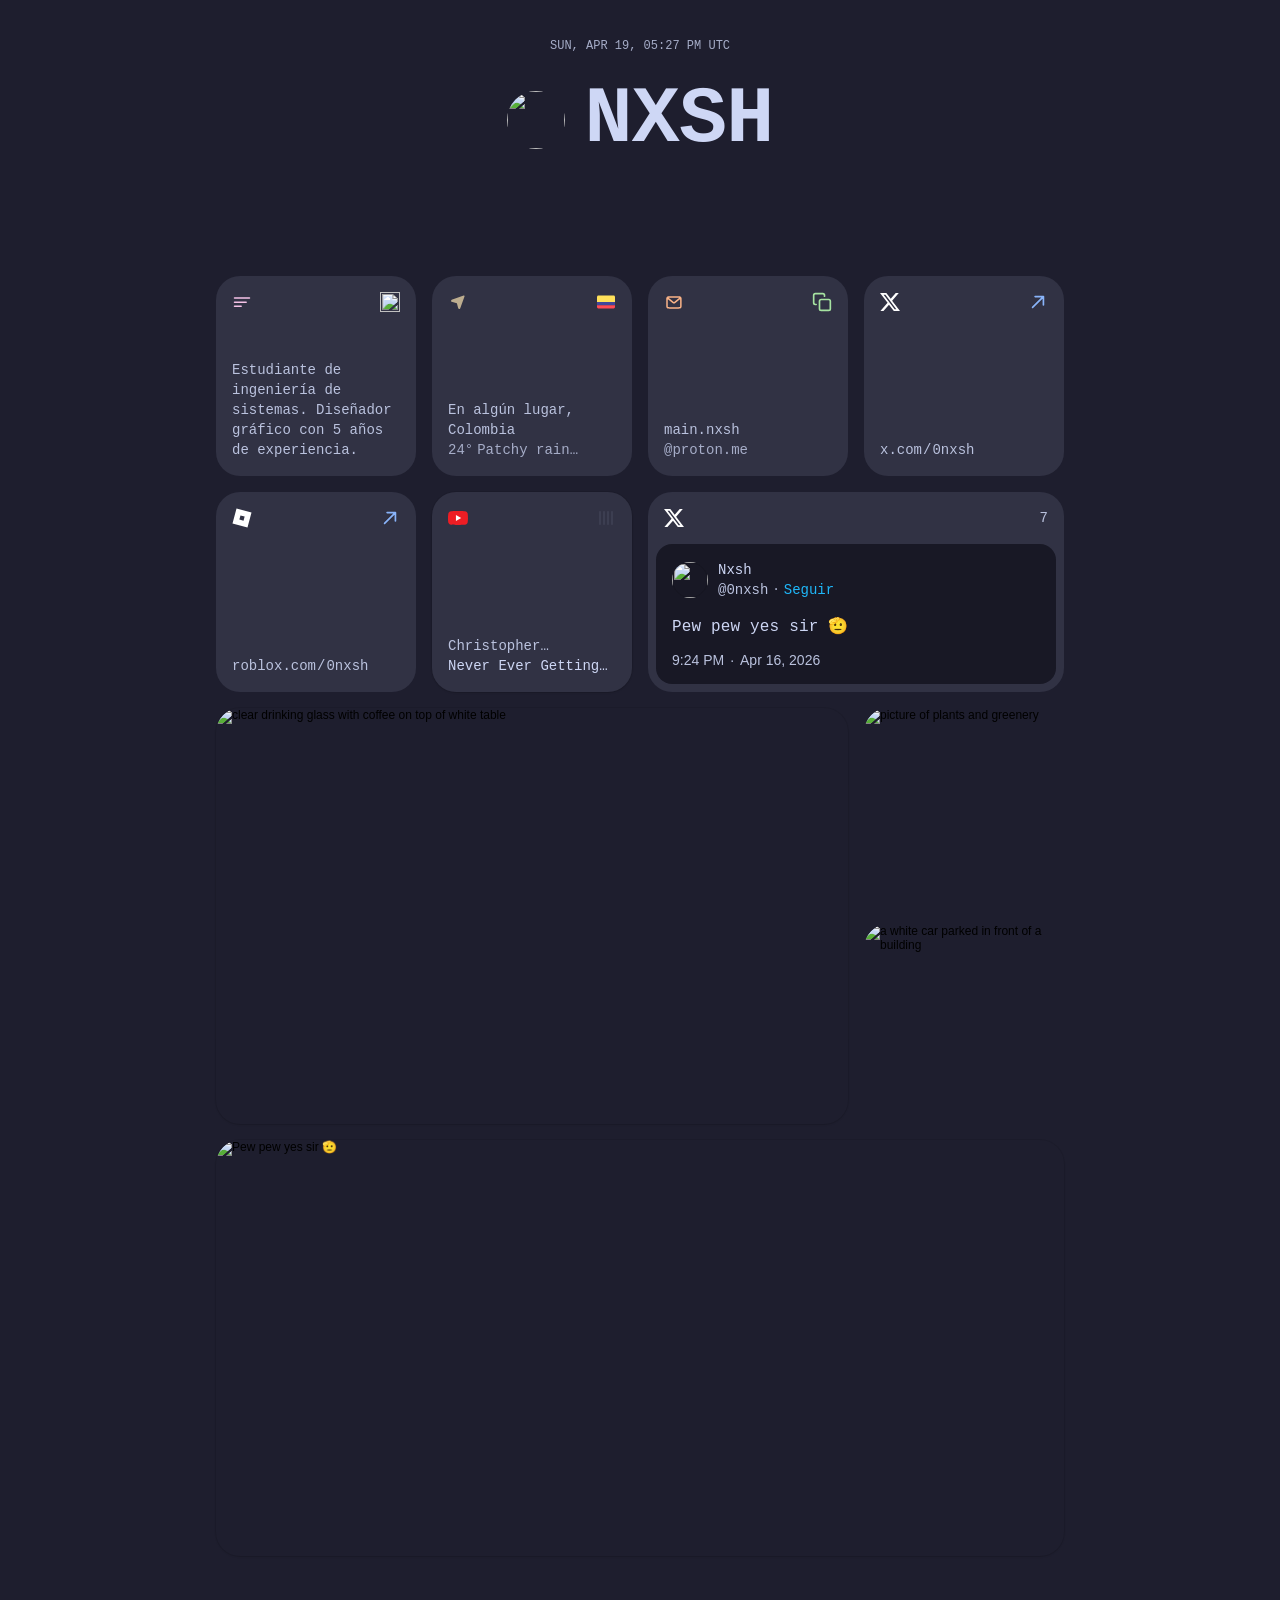
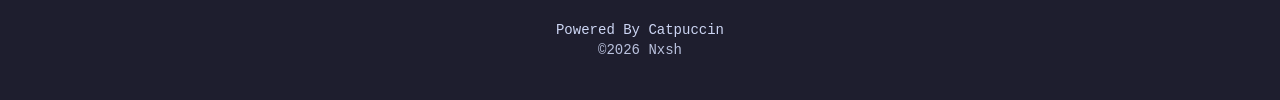
==== commit f3065304: "Add files via upload" ====
--- a/index.html
+++ b/index.html
@@ -1,5 +1,5 @@
 <!DOCTYPE html>
-<!-- Exported with ReFramer.site --><!-- Made in Framer · framer.com ✨ --><!-- Published Apr 19, 2026, 2:10 PM UTC --><html lang="es-CO"><head>
+<!-- Exported with ReFramer.site --><!-- Made in Framer · framer.com ✨ --><!-- Published Apr 19, 2026, 5:26 PM UTC --><html lang="es-CO"><head>
 	<meta charset="utf-8">
 	
 	
@@ -11,8 +11,8 @@
 	<meta name="generator" content="Framer f36d8c8">
 	<title>Nxsh - Beta Site</title>
     <meta name="description" content="Nxsh - Development Site">
-    <meta name="framer-search-index" content="https://framerusercontent.com/sites/59wt4WKDLdJy1LalADxNDw/searchIndex-MgZBpwB8olfb.json">
-    <meta name="framer-search-index-fallback" content="https://framerusercontent.com/sites/59wt4WKDLdJy1LalADxNDw/searchIndex-x0e2l5ky4bEj.json">
+    <meta name="framer-search-index" content="https://framerusercontent.com/sites/59wt4WKDLdJy1LalADxNDw/searchIndex-EeyPomiP68Um.json">
+    <meta name="framer-search-index-fallback" content="https://framerusercontent.com/sites/59wt4WKDLdJy1LalADxNDw/searchIndex-psxtYUYy2KRl.json">
     <meta name="framer-html-plugin" content="disable">
     <link href="https://framerusercontent.com/images/nFBUkt6T6iUAuIzK0CSuc1nU4g.png" rel="icon" media="(prefers-color-scheme: light)">
     <link href="https://framerusercontent.com/images/nFBUkt6T6iUAuIzK0CSuc1nU4g.png" rel="icon" media="(prefers-color-scheme: dark)">
@@ -128,7 +128,7 @@
 @font-face { font-family: "Inter Placeholder"; src: local("Arial"); ascent-override: 89.79%; descent-override: 22.36%; line-gap-override: 0.00%; size-adjust: 107.89% }
 @font-face { font-family: "Inter Variable Placeholder"; src: local("Arial"); ascent-override: 89.79%; descent-override: 22.36%; line-gap-override: 0.00%; size-adjust: 107.89% }</style>
 	<link href="https://fonts.gstatic.com" rel="preconnect" crossorigin="">
-	<meta name="robots" content="max-image-preview:large"><link rel="canonical" href="https://glorious-work-935747.framer.app/"><meta property="og:url" content="https://glorious-work-935747.framer.app/"><style data-framer-css-ssr-minified="" data-framer-components="framer-lib-cursors-host framer-odGry framer-Mmg38 framer-fYn9f framer-lib-combinedCSSRules framer-vmeQ2 PropertyOverrides framer-GWS4b framer-3K2Lo framer-8Yq9U framer-L8eGR framer-C7gQu framer-mpXeD framer-T2yGG framer-AvUbA framer-NTjMM framer-RvXpw framer-faZej framer-7oj3i framer-A5rf5 framer-av5MH framer-YzXlX framer-b0xlC">html,body,#main{box-sizing:border-box;margin:0;padding:0}:root{-webkit-font-smoothing:antialiased;-moz-osx-font-smoothing:grayscale}*{box-sizing:border-box;-webkit-font-smoothing:inherit}h1,h2,h3,h4,h5,h6,p,figure{margin:0}body,input,textarea,select,button{font-family:sans-serif;font-size:12px}body{--token-49ada369-5771-4218-9648-dac4cb8bf0d4:#1e1e2e;--token-a1bbbd6e-47db-4a4a-9287-1fde5982623f:#181825;--token-a95b4afe-3104-4deb-93d5-5885d2a8dad1:#cdd6f4;--token-074f169b-431d-4b71-b00b-6a0c3858f090:#bac2de;--token-6ea8d15a-8b64-45c4-bf32-8596f2bd94c4:#6c7086;--token-2c68f03c-a29b-41bf-b7f2-75229cd90000:#f5f5f5b3;--token-b65f5d53-e190-4f98-b5bd-fc43c3415e90:#1414141a;--token-723facf1-c979-4423-9ee8-800faa107699:#ebebeb;--token-c7903f82-e94b-4156-99c2-ce993f0b6b1f:#141414;--token-8b7caf14-cb9b-4e22-9cfc-9288d32ca0ca:#1c1c1c;--token-2d7314fb-16e6-4200-89c7-1b1385a2a6d5:#d9d9d9;--token-7eb546a4-6722-498d-9de4-0906f2d7ef22:#fff;--token-2cb2575d-a8fd-4300-99a8-2e44bb2090c0:#14141400;--token-18755994-a394-466f-8700-2d39d02bda42:#14141408;--token-a5cd12d7-9d1b-4476-a994-d6797db2dabc:#ebebeb00;--token-5f652316-9447-4ac4-88ea-40ec8170ab01:#0b0b0b14;--token-77658f9c-9681-4a9b-b6ba-ab248a978c4a:#313244;--token-ba2b2659-a23f-4012-bc58-074e829108bf:#fff;--token-ac73b798-074e-4e8e-b9d0-73de495f78fc:#f8f8f8;--token-8dd3907c-da37-45b8-88a3-ebf9335ea2bf:#f0f0f0;--token-a82bef3c-6a26-489a-938a-ca6d8fbb5ed6:#fff}@media (prefers-color-scheme:dark){body{--token-49ada369-5771-4218-9648-dac4cb8bf0d4:#1e1e2e;--token-a1bbbd6e-47db-4a4a-9287-1fde5982623f:#181825;--token-a95b4afe-3104-4deb-93d5-5885d2a8dad1:#cdd6f4;--token-074f169b-431d-4b71-b00b-6a0c3858f090:#bac2de;--token-6ea8d15a-8b64-45c4-bf32-8596f2bd94c4:#6c7086;--token-2c68f03c-a29b-41bf-b7f2-75229cd90000:#0c0c0cb3;--token-b65f5d53-e190-4f98-b5bd-fc43c3415e90:#ffffff14;--token-723facf1-c979-4423-9ee8-800faa107699:#242424;--token-c7903f82-e94b-4156-99c2-ce993f0b6b1f:#fff;--token-8b7caf14-cb9b-4e22-9cfc-9288d32ca0ca:#f7f7f7;--token-2d7314fb-16e6-4200-89c7-1b1385a2a6d5:#b3b3b300;--token-7eb546a4-6722-498d-9de4-0906f2d7ef22:#262626;--token-2cb2575d-a8fd-4300-99a8-2e44bb2090c0:#fff0;--token-18755994-a394-466f-8700-2d39d02bda42:#ffffff08;--token-a5cd12d7-9d1b-4476-a994-d6797db2dabc:#292929;--token-5f652316-9447-4ac4-88ea-40ec8170ab01:#29292900;--token-77658f9c-9681-4a9b-b6ba-ab248a978c4a:#313244;--token-ba2b2659-a23f-4012-bc58-074e829108bf:#fff;--token-ac73b798-074e-4e8e-b9d0-73de495f78fc:#0f0f0f;--token-8dd3907c-da37-45b8-88a3-ebf9335ea2bf:#080808;--token-a82bef3c-6a26-489a-938a-ca6d8fbb5ed6:#141414}}@supports (z-index:calc(infinity)){#__framer-badge-container{--infinity:infinity}}#__framer-badge-container{pointer-events:none;width:100%;z-index:calc(var(--infinity,2147480000));justify-content:flex-end;padding:20px;display:flex;position:fixed;bottom:0}@supports (background:-webkit-named-image(i)) and (not (grid-template-rows:subgrid)){body{--framer-will-change-override:transform}}@supports (background:-webkit-named-image(i)) and (not (position-area:top right)){body{--framer-will-change-filter-override:filter}}[data-framer-component-type=Text] div div span,[data-framer-component-type=Text] a div span,[data-framer-component-type=Text] span span span,[data-framer-component-type=Text] p span span,[data-framer-component-type=Text] h1 span span,[data-framer-component-type=Text] h2 span span,[data-framer-component-type=Text] h3 span span,[data-framer-component-type=Text] h4 span span,[data-framer-component-type=Text] h5 span span,[data-framer-component-type=Text] h6 span span,[data-framer-component-type=Text] a{font-family:var(--font-family);font-style:var(--font-style);font-weight:min(calc(var(--framer-font-weight-increase,0) + var(--font-weight,400)),900);color:var(--text-color);letter-spacing:var(--letter-spacing);font-size:var(--font-size);text-transform:var(--text-transform);--text-decoration:var(--framer-text-decoration-style,solid)var(--framer-text-decoration,none)var(--framer-text-decoration-color,currentcolor)var(--framer-text-decoration-thickness,auto);--text-decoration-skip-ink:var(--framer-text-decoration-skip-ink);--text-underline-offset:var(--framer-text-decoration-offset);line-height:var(--line-height);--font-family:var(--framer-font-family);--font-style:var(--framer-font-style);--font-weight:var(--framer-font-weight);--text-color:var(--framer-text-color);--letter-spacing:var(--framer-letter-spacing);--font-size:var(--framer-font-size);--text-transform:var(--framer-text-transform);--line-height:var(--framer-line-height)}@supports not (color:color(display-p3 1 1 1)){p.framer-text,div.framer-text,h1.framer-text,h2.framer-text,h3.framer-text,h4.framer-text,h5.framer-text,h6.framer-text,li.framer-text,ol.framer-text,ul.framer-text,span.framer-text:not([data-text-fill]){color:var(--framer-blockquote-text-color-rgb,var(--framer-blockquote-text-color,var(--framer-text-color-rgb,var(--framer-text-color,#000))));-webkit-text-stroke-color:var(--framer-text-stroke-color-rgb,var(--framer-text-stroke-color,initial))}mark.framer-text{background-color:var(--framer-blockquote-text-background-color-rgb,var(--framer-blockquote-text-background-color,var(--framer-text-background-color-rgb,var(--framer-text-background-color,initial))))}}@supports not (color:color(display-p3 1 1 1)){code.framer-text,code.framer-text span.framer-text:not([data-text-fill]){color:var(--framer-blockquote-text-color-rgb,var(--framer-blockquote-text-color,var(--framer-code-text-color-rgb,var(--framer-code-text-color,var(--framer-text-color-rgb,var(--framer-text-color,#000))))))}}@supports not (color:color(display-p3 1 1 1)){a.framer-text,span.framer-text[data-nested-link]{color:var(--framer-blockquote-text-color-rgb,var(--framer-blockquote-text-color,var(--framer-link-text-color-rgb,var(--framer-link-text-color,var(--framer-text-color-rgb,var(--framer-text-color,#000))))));background-color:var(--framer-link-text-background-color-rgb,var(--framer-link-text-background-color,initial));-webkit-text-decoration-color:var(--framer-link-text-decoration-color-rgb,var(--framer-link-text-decoration-color,var(--framer-text-decoration-color-rgb,var(--framer-text-decoration-color,currentcolor))));text-decoration-color:var(--framer-link-text-decoration-color-rgb,var(--framer-link-text-decoration-color,var(--framer-text-decoration-color-rgb,var(--framer-text-decoration-color,currentcolor))))}}@supports not (color:color(display-p3 1 1 1)){code.framer-text a.framer-text,code.framer-text a.framer-text span.framer-text:not([data-text-fill]),code.framer-text span.framer-text[data-nested-link],code.framer-text span.framer-text[data-nested-link] span.framer-text:not([data-text-fill]){color:var(--framer-blockquote-text-color-rgb,var(--framer-blockquote-text-color,var(--framer-link-text-color-rgb,var(--framer-link-text-color,var(--framer-code-text-color-rgb,var(--framer-code-text-color,var(--framer-text-color-rgb,var(--framer-text-color,#000))))))))}}@supports not (color:color(display-p3 1 1 1)){a.framer-text:hover,span.framer-text[data-nested-link]:hover{color:var(--framer-link-hover-text-color-rgb,var(--framer-link-hover-text-color,var(--framer-blockquote-text-color-rgb,var(--framer-blockquote-text-color,var(--framer-link-text-color-rgb,var(--framer-link-text-color,var(--framer-text-color-rgb,var(--framer-text-color,#000))))))));background-color:var(--framer-link-hover-text-background-color-rgb,var(--framer-link-hover-text-background-color,var(--framer-link-text-background-color-rgb,var(--framer-link-text-background-color,var(--framer-text-background-color-rgb,var(--framer-text-background-color,initial))))));-webkit-text-decoration-color:var(--framer-link-hover-text-decoration-color-rgb,var(--framer-link-hover-text-decoration-color,var(--framer-link-text-decoration-color-rgb,var(--framer-link-text-decoration-color,var(--framer-text-decoration-color-rgb,var(--framer-text-decoration-color,currentcolor))))));text-decoration-color:var(--framer-link-hover-text-decoration-color-rgb,var(--framer-link-hover-text-decoration-color,var(--framer-link-text-decoration-color-rgb,var(--framer-link-text-decoration-color,var(--framer-text-decoration-color-rgb,var(--framer-text-decoration-color,currentcolor))))))}}@supports not (color:color(display-p3 1 1 1)){code.framer-text a.framer-text:hover,code.framer-text span.framer-text[data-nested-link]:hover{color:var(--framer-link-hover-text-color-rgb,var(--framer-link-hover-text-color,var(--framer-blockquote-text-color-rgb,var(--framer-blockquote-text-color,var(--framer-link-text-color-rgb,var(--framer-link-text-color,var(--framer-code-text-color-rgb,var(--framer-code-text-color,var(--framer-text-color-rgb,var(--framer-text-color,#000))))))))))}}@supports not (color:color(display-p3 1 1 1)){a.framer-text[data-framer-page-link-current],span.framer-text[data-framer-page-link-current]{color:var(--framer-link-current-text-color-rgb,var(--framer-link-current-text-color,var(--framer-link-text-color-rgb,var(--framer-link-text-color,var(--framer-text-color-rgb,var(--framer-text-color,#000))))));background-color:var(--framer-link-current-text-background-color-rgb,var(--framer-link-current-text-background-color,var(--framer-link-text-background-color-rgb,var(--framer-link-text-background-color,var(--framer-text-background-color-rgb,var(--framer-text-background-color,initial))))));-webkit-text-decoration-color:var(--framer-link-current-text-decoration-color-rgb,var(--framer-link-current-text-decoration-color,var(--framer-link-text-decoration-color-rgb,var(--framer-link-text-decoration-color,var(--framer-text-decoration-color-rgb,var(--framer-text-decoration-color,currentcolor))))));text-decoration-color:var(--framer-link-current-text-decoration-color-rgb,var(--framer-link-current-text-decoration-color,var(--framer-link-text-decoration-color-rgb,var(--framer-link-text-decoration-color,var(--framer-text-decoration-color-rgb,var(--framer-text-decoration-color,currentcolor))))))}}@supports not (color:color(display-p3 1 1 1)){code.framer-text a.framer-text[data-framer-page-link-current],code.framer-text a.framer-text[data-framer-page-link-current] span.framer-text:not([data-text-fill]),code.framer-text span.framer-text[data-framer-page-link-current],code.framer-text span.framer-text[data-framer-page-link-current] span.framer-text:not([data-text-fill]){color:var(--framer-link-current-text-color-rgb,var(--framer-link-current-text-color,var(--framer-link-text-color-rgb,var(--framer-link-text-color,var(--framer-code-text-color-rgb,var(--framer-code-text-color,var(--framer-text-color-rgb,var(--framer-text-color,#000))))))));background-color:var(--framer-link-current-text-background-color-rgb,var(--framer-link-current-text-background-color,var(--framer-link-text-background-color-rgb,var(--framer-link-text-background-color,var(--framer-text-background-color-rgb,var(--framer-text-background-color,initial))))))}}@supports not (color:color(display-p3 1 1 1)){a.framer-text[data-framer-page-link-current]:hover,span.framer-text[data-framer-page-link-current]:hover{color:var(--framer-link-hover-text-color-rgb,var(--framer-link-hover-text-color,var(--framer-link-current-text-color-rgb,var(--framer-link-current-text-color,var(--framer-link-text-color-rgb,var(--framer-link-text-color,var(--framer-code-text-color-rgb,var(--framer-code-text-color,var(--framer-text-color-rgb,var(--framer-text-color,#000))))))))));background-color:var(--framer-link-hover-text-background-color-rgb,var(--framer-link-hover-text-background-color,var(--framer-link-current-text-background-color-rgb,var(--framer-link-current-text-background-color,var(--framer-link-text-background-color-rgb,var(--framer-link-text-background-color,initial))))));-webkit-text-decoration-color:var(--framer-link-hover-text-decoration-color-rgb,var(--framer-link-hover-text-decoration-color,var(--framer-link-current-text-decoration-color-rgb,var(--framer-link-current-text-decoration-color,var(--framer-link-text-decoration-color-rgb,var(--framer-link-text-decoration-color,var(--framer-text-decoration-color-rgb,var(--framer-text-decoration-color,currentcolor))))))));text-decoration-color:var(--framer-link-hover-text-decoration-color-rgb,var(--framer-link-hover-text-decoration-color,var(--framer-link-current-text-decoration-color-rgb,var(--framer-link-current-text-decoration-color,var(--framer-link-text-decoration-color-rgb,var(--framer-link-text-decoration-color,var(--framer-text-decoration-color-rgb,var(--framer-text-decoration-color,currentcolor))))))))}}@supports not (color:color(display-p3 1 1 1)){code.framer-text a.framer-text[data-framer-page-link-current]:hover,code.framer-text a.framer-text[data-framer-page-link-current]:hover span.framer-text:not([data-text-fill]),code.framer-text span.framer-text[data-framer-page-link-current]:hover,code.framer-text span.framer-text[data-framer-page-link-current]:hover span.framer-text:not([data-text-fill]){color:var(--framer-link-hover-text-color-rgb,var(--framer-link-hover-text-color,var(--framer-link-current-text-color-rgb,var(--framer-link-current-text-color,var(--framer-link-text-color-rgb,var(--framer-link-text-color,var(--framer-code-text-color-rgb,var(--framer-code-text-color,var(--framer-text-color-rgb,var(--framer-text-color,#000))))))))));background-color:var(--framer-link-hover-text-background-color-rgb,var(--framer-link-hover-text-background-color,var(--framer-link-current-text-background-color-rgb,var(--framer-link-current-text-background-color,var(--framer-link-text-background-color-rgb,var(--framer-link-text-background-color,initial))))))}}@supports not (aspect-ratio:1){.framer-text-module:not([data-width=fit])[style*=aspect-ratio]{position:relative!important}.framer-text-module:not([data-width=fit])[style*=aspect-ratio]:before{content:"";padding-bottom:calc(100%/calc(var(--aspect-ratio)));display:block}.framer-text-module[data-width=fill]>:first-child,.framer-text-module[data-width=fill]>.ssr-variant>:first-child,.framer-text-module:not([data-width=fit])[style*=aspect-ratio]>:first-child,.framer-text-module:not([data-width=fit])[style*=aspect-ratio]>.ssr-variant>:first-child{position:absolute;top:0;left:0;height:100%!important}}@supports not (overflow:clip){:root{--overflow-clip-fallback:hidden}}@supports (background:-webkit-named-image(i)) and (not (contain-intrinsic-size:inherit)){div.framer-text,p.framer-text,h1.framer-text,h2.framer-text,h3.framer-text,h4.framer-text,h5.framer-text,h6.framer-text,ol.framer-text,ul.framer-text,li.framer-text,blockquote.framer-text,.framer-text.framer-image{display:var(--text-truncation-display-inline-for-safari-16,revert)}div.framer-text:after,p.framer-text:after,h1.framer-text:after,h2.framer-text:after,h3.framer-text:after,h4.framer-text:after,h5.framer-text:after,h6.framer-text:after,ol.framer-text:after,ul.framer-text:after,li.framer-text:after,blockquote.framer-text:after,.framer-text.framer-image:after{content:var(--text-truncation-line-break-for-safari-16);white-space:pre}.framer-text.framer-text-module,.framer-text.framer-table-wrapper{display:var(--text-truncation-display-none-for-safari-16,revert)}p.framer-text[data-text-fill]{display:var(--text-truncation-display-inline-for-safari-16,inline-block)}}@supports (corner-shape:superellipse(2)){:root{--one-if-corner-shape-supported:1}}.framer-cursor-none,.framer-cursor-none *{cursor:none!important}.framer-pointer-events-none,.framer-pointer-events-none *{pointer-events:none!important}@supports (aspect-ratio:1){body{--framer-aspect-ratio-supported:auto}}.framer-odGry.framer-4a3ol7,.framer-odGry .framer-4a3ol7{display:block}.framer-odGry.framer-8l8uax{--selection-background-color:var(--token-b65f5d53-e190-4f98-b5bd-fc43c3415e90,#14141414);--selection-color:var(--token-074f169b-431d-4b71-b00b-6a0c3858f090,#737373);height:min-content;overflow:var(--overflow-clip-fallback,clip);background-color:#1e1e2e;flex-flow:column;place-content:center flex-start;align-items:center;gap:0;width:100%;padding:0;display:flex;position:relative}.framer-odGry .framer-p4d587{height:min-content;overflow:var(--overflow-clip-fallback,clip);flex-flow:column;flex:none;order:-1000;place-content:center;align-items:center;gap:28px;width:100%;padding:40px 16px;display:flex;position:relative}.framer-odGry .framer-dnllyo-container{will-change:var(--framer-will-change-effect-override,transform);flex:none;width:auto;height:auto;position:relative}.framer-odGry .framer-tl3svo,.framer-odGry .framer-1jb1wtb{height:min-content;overflow:var(--overflow-clip-fallback,clip);flex-flow:row;flex:none;place-content:center;align-items:center;gap:20px;width:100%;padding:0;display:flex;position:relative}.framer-odGry .framer-qbsf2g-container{will-change:var(--framer-will-change-effect-override,transform);flex:none;width:auto;height:58px;position:relative}.framer-odGry .framer-1gklyhf-container{flex:none;width:auto;height:auto;position:relative}.framer-odGry .framer-14dgw7k{--framer-paragraph-spacing:0px;white-space:pre-wrap;word-break:break-word;word-wrap:break-word;flex:1 0 0;width:1px;max-width:496px;height:auto;position:relative}.framer-odGry .framer-y9yxt3{background:0 0;flex-grow:1;width:0;height:0;margin:0;position:relative}.framer-odGry .framer-li4jlm-container{flex:none;order:1002;width:100%;max-width:640px;height:auto;position:relative}[data-layout-template=true]>#overlay{margin-bottom:0}.framer-dqpdR .framer-styles-preset-1ml2brg:not(.rich-text-wrapper),.framer-dqpdR .framer-styles-preset-1ml2brg.rich-text-wrapper p{--framer-font-family:"JetBrainsMonoNL Nerd Font Mono Regular","JetBrainsMonoNL Nerd Font Mono Regular Placeholder",monospace;--framer-font-family-bold:"JetBrainsMonoNL Nerd Font Mono Bold","JetBrainsMonoNL Nerd Font Mono Bold Placeholder",monospace;--framer-font-family-bold-italic:"JetBrainsMonoNL Nerd Font Mono Bold Italic","JetBrainsMonoNL Nerd Font Mono Bold Italic Placeholder",monospace;--framer-font-family-italic:"JetBrainsMonoNL Nerd Font Mono Italic","JetBrainsMonoNL Nerd Font Mono Italic Placeholder",monospace;--framer-font-open-type-features:"blwf" on,"cv09" on,"cv03" on,"cv04" on,"cv11" on;--framer-font-size:18px;--framer-font-style:normal;--framer-font-style-bold:normal;--framer-font-style-bold-italic:italic;--framer-font-style-italic:italic;--framer-font-variation-axes:normal;--framer-font-weight:400;--framer-font-weight-bold:700;--framer-font-weight-bold-italic:700;--framer-font-weight-italic:400;--framer-letter-spacing:.01em;--framer-line-height:24px;--framer-paragraph-spacing:20px;--framer-text-alignment:left;--framer-text-color:var(--token-074f169b-431d-4b71-b00b-6a0c3858f090,#737373);--framer-text-decoration:none;--framer-text-stroke-color:initial;--framer-text-stroke-width:initial;--framer-text-transform:none}.framer-odGry[data-selection=true] * ::selection{color:var(--selection-color,none);background-color:var(--selection-background-color,none)}.framer-odGry [data-selection=true] * ::selection{color:var(--selection-color,none);background-color:var(--selection-background-color,none)}@media (max-width:809.98px){.framer-odGry .framer-li4jlm-container{max-width:unset}}@supports (aspect-ratio:1){body{--framer-aspect-ratio-supported:auto}}.framer-Mmg38.framer-vebcpp,.framer-Mmg38 .framer-vebcpp{display:block}.framer-Mmg38.framer-jv0ae1{width:58px;height:58px;position:relative}@supports (aspect-ratio:1){body{--framer-aspect-ratio-supported:auto}}.framer-fYn9f.framer-vuin92,.framer-fYn9f .framer-vuin92{display:block}.framer-fYn9f.framer-45iabp{width:189px;max-width:496px;height:80px;position:relative;overflow:visible}.framer-fYn9f .framer-1smtx7k{white-space:pre;flex:none;width:auto;height:auto;position:absolute;top:50%;left:50%}.framer-fYn9f.framer-v-1wgtedq.framer-45iabp{width:380px}.framer-fYn9f.framer-v-1wgtedq .framer-1smtx7k{cursor:pointer}.framer-VKywg .framer-styles-preset-1xwtwn2:not(.rich-text-wrapper),.framer-VKywg .framer-styles-preset-1xwtwn2.rich-text-wrapper h1{--framer-font-family:"JetBrainsMonoNL Nerd Font Mono ExtraBold","JetBrainsMonoNL Nerd Font Mono ExtraBold Placeholder",monospace;--framer-font-family-italic:"JetBrainsMonoNL Nerd Font Mono ExtraBold Italic","JetBrainsMonoNL Nerd Font Mono ExtraBold Italic Placeholder",monospace;--framer-font-open-type-features:"blwf" on,"cv09" on,"cv03" on,"cv04" on,"cv11" on;--framer-font-size:calc(var(--framer-root-font-size,1rem)*5);--framer-font-style:normal;--framer-font-style-italic:italic;--framer-font-variation-axes:normal;--framer-font-weight:800;--framer-font-weight-italic:800;--framer-letter-spacing:-.01em;--framer-line-height:1em;--framer-paragraph-spacing:0px;--framer-text-alignment:left;--framer-text-color:var(--token-a95b4afe-3104-4deb-93d5-5885d2a8dad1,#141414);--framer-text-decoration:none;--framer-text-stroke-color:initial;--framer-text-stroke-width:initial;--framer-text-transform:none;--framer-text-wrap:balance}body{--framer-will-change-override:none}@supports (background:-webkit-named-image(i)) and (not (grid-template-rows:subgrid)){body{--framer-will-change-override:transform}}body{--framer-will-change-filter-override:none}@supports (background:-webkit-named-image(i)) and (not (position-area:top right)){body{--framer-will-change-filter-override:filter}}[data-framer-component-type]{position:absolute}[data-framer-component-type=Text]{cursor:inherit}[data-framer-component-text-autosized] *{white-space:pre}[data-framer-component-type=Text]>*{text-align:var(--framer-text-alignment,start)}[data-framer-component-type=Text] span span,[data-framer-component-type=Text] p span,[data-framer-component-type=Text] h1 span,[data-framer-component-type=Text] h2 span,[data-framer-component-type=Text] h3 span,[data-framer-component-type=Text] h4 span,[data-framer-component-type=Text] h5 span,[data-framer-component-type=Text] h6 span{display:block}[data-framer-component-type=Text] span span span,[data-framer-component-type=Text] p span span,[data-framer-component-type=Text] h1 span span,[data-framer-component-type=Text] h2 span span,[data-framer-component-type=Text] h3 span span,[data-framer-component-type=Text] h4 span span,[data-framer-component-type=Text] h5 span span,[data-framer-component-type=Text] h6 span span{display:unset}[data-framer-component-type=Text] div div span,[data-framer-component-type=Text] a div span,[data-framer-component-type=Text] span span span,[data-framer-component-type=Text] p span span,[data-framer-component-type=Text] h1 span span,[data-framer-component-type=Text] h2 span span,[data-framer-component-type=Text] h3 span span,[data-framer-component-type=Text] h4 span span,[data-framer-component-type=Text] h5 span span,[data-framer-component-type=Text] h6 span span,[data-framer-component-type=Text] a{font-family:var(--font-family);font-style:var(--font-style);font-weight:min(calc(var(--framer-font-weight-increase,0) + var(--font-weight,400)),900);color:var(--text-color);letter-spacing:var(--letter-spacing);font-size:var(--font-size);text-transform:var(--text-transform);--text-decoration:var(--framer-text-decoration-style,solid)var(--framer-text-decoration,none)var(--framer-text-decoration-color,currentcolor)var(--framer-text-decoration-thickness,auto);--text-decoration-skip-ink:var(--framer-text-decoration-skip-ink);--text-underline-offset:var(--framer-text-decoration-offset);line-height:var(--line-height);--font-family:var(--framer-font-family);--font-style:var(--framer-font-style);--font-weight:var(--framer-font-weight);--text-color:var(--framer-text-color);--letter-spacing:var(--framer-letter-spacing);--font-size:var(--framer-font-size);--text-transform:var(--framer-text-transform);--line-height:var(--framer-line-height)}[data-framer-component-type=Text] a,[data-framer-component-type=Text] a div span,[data-framer-component-type=Text] a span span span,[data-framer-component-type=Text] a p span span,[data-framer-component-type=Text] a h1 span span,[data-framer-component-type=Text] a h2 span span,[data-framer-component-type=Text] a h3 span span,[data-framer-component-type=Text] a h4 span span,[data-framer-component-type=Text] a h5 span span,[data-framer-component-type=Text] a h6 span span{--font-family:var(--framer-link-font-family,var(--framer-font-family));--font-style:var(--framer-link-font-style,var(--framer-font-style));--font-weight:var(--framer-link-font-weight,var(--framer-font-weight));--text-color:var(--framer-link-text-color,var(--framer-text-color));--font-size:var(--framer-link-font-size,var(--framer-font-size));--text-transform:var(--framer-link-text-transform,var(--framer-text-transform));--text-decoration:var(--framer-link-text-decoration-style,var(--framer-text-decoration-style,solid))var(--framer-link-text-decoration,var(--framer-text-decoration,none))var(--framer-link-text-decoration-color,var(--framer-text-decoration-color,currentcolor))var(--framer-link-text-decoration-thickness,var(--framer-text-decoration-thickness,auto));--text-decoration-skip-ink:var(--framer-link-text-decoration-skip-ink,var(--framer-text-decoration-skip-ink));--text-underline-offset:var(--framer-link-text-decoration-offset,var(--framer-text-decoration-offset))}[data-framer-component-type=Text] a:hover,[data-framer-component-type=Text] a div span:hover,[data-framer-component-type=Text] a span span span:hover,[data-framer-component-type=Text] a p span span:hover,[data-framer-component-type=Text] a h1 span span:hover,[data-framer-component-type=Text] a h2 span span:hover,[data-framer-component-type=Text] a h3 span span:hover,[data-framer-component-type=Text] a h4 span span:hover,[data-framer-component-type=Text] a h5 span span:hover,[data-framer-component-type=Text] a h6 span span:hover{--font-family:var(--framer-link-hover-font-family,var(--framer-link-font-family,var(--framer-font-family)));--font-style:var(--framer-link-hover-font-style,var(--framer-link-font-style,var(--framer-font-style)));--font-weight:var(--framer-link-hover-font-weight,var(--framer-link-font-weight,var(--framer-font-weight)));--text-color:var(--framer-link-hover-text-color,var(--framer-link-text-color,var(--framer-text-color)));--font-size:var(--framer-link-hover-font-size,var(--framer-link-font-size,var(--framer-font-size)));--text-transform:var(--framer-link-hover-text-transform,var(--framer-link-text-transform,var(--framer-text-transform)));--text-decoration:var(--framer-link-hover-text-decoration-style,var(--framer-link-text-decoration-style,var(--framer-text-decoration-style,solid)))var(--framer-link-hover-text-decoration,var(--framer-link-text-decoration,var(--framer-text-decoration,none)))var(--framer-link-hover-text-decoration-color,var(--framer-link-text-decoration-color,var(--framer-text-decoration-color,currentcolor)))var(--framer-link-hover-text-decoration-thickness,var(--framer-link-text-decoration-thickness,var(--framer-text-decoration-thickness,auto)));--text-decoration-skip-ink:var(--framer-link-hover-text-decoration-skip-ink,var(--framer-link-text-decoration-skip-ink,var(--framer-text-decoration-skip-ink)));--text-underline-offset:var(--framer-link-hover-text-decoration-offset,var(--framer-link-text-decoration-offset,var(--framer-text-decoration-offset)))}[data-framer-component-type=Text].isCurrent a,[data-framer-component-type=Text].isCurrent a div span,[data-framer-component-type=Text].isCurrent a span span span,[data-framer-component-type=Text].isCurrent a p span span,[data-framer-component-type=Text].isCurrent a h1 span span,[data-framer-component-type=Text].isCurrent a h2 span span,[data-framer-component-type=Text].isCurrent a h3 span span,[data-framer-component-type=Text].isCurrent a h4 span span,[data-framer-component-type=Text].isCurrent a h5 span span,[data-framer-component-type=Text].isCurrent a h6 span span{--font-family:var(--framer-link-current-font-family,var(--framer-link-font-family,var(--framer-font-family)));--font-style:var(--framer-link-current-font-style,var(--framer-link-font-style,var(--framer-font-style)));--font-weight:var(--framer-link-current-font-weight,var(--framer-link-font-weight,var(--framer-font-weight)));--text-color:var(--framer-link-current-text-color,var(--framer-link-text-color,var(--framer-text-color)));--font-size:var(--framer-link-current-font-size,var(--framer-link-font-size,var(--framer-font-size)));--text-transform:var(--framer-link-current-text-transform,var(--framer-link-text-transform,var(--framer-text-transform)));--text-decoration:var(--framer-link-current-text-decoration-style,var(--framer-link-text-decoration-style,var(--framer-text-decoration-style,solid)))var(--framer-link-current-text-decoration,var(--framer-link-text-decoration,var(--framer-text-decoration,none)))var(--framer-link-current-text-decoration-color,var(--framer-link-text-decoration-color,var(--framer-text-decoration-color,currentcolor)))var(--framer-link-current-text-decoration-thickness,var(--framer-link-text-decoration-thickness,var(--framer-text-decoration-thickness,auto)));--text-decoration-skip-ink:var(--framer-link-current-text-decoration-skip-ink,var(--framer-link-text-decoration-skip-ink,var(--framer-text-decoration-skip-ink)));--text-underline-offset:var(--framer-link-current-text-decoration-offset,var(--framer-link-text-decoration-offset,var(--framer-text-decoration-offset)))}[data-framer-component-type=RichTextContainer]{outline:none;flex-direction:column;flex-shrink:0;justify-content:flex-start;display:flex}p.framer-text,div.framer-text,figure.framer-text,h1.framer-text,h2.framer-text,h3.framer-text,h4.framer-text,h5.framer-text,h6.framer-text,ol.framer-text,ul.framer-text{margin:0;padding:0}p.framer-text,div.framer-text,h1.framer-text,h2.framer-text,h3.framer-text,h4.framer-text,h5.framer-text,h6.framer-text,li.framer-text,ol.framer-text,ul.framer-text,mark.framer-text,span.framer-text:not([data-text-fill]){font-family:var(--framer-font-family-preview,var(--framer-blockquote-font-family,var(--framer-font-family,Inter,Inter Placeholder,sans-serif)));font-style:var(--framer-font-style-preview,var(--framer-blockquote-font-style,var(--framer-font-style,normal)));font-weight:var(--framer-font-weight-preview,var(--framer-blockquote-font-weight,var(--framer-font-weight,400)));color:var(--framer-blockquote-text-color,var(--framer-text-color,#000));font-size:calc(var(--framer-blockquote-font-size,var(--framer-font-size,16px))*var(--framer-font-size-scale,1));letter-spacing:var(--framer-blockquote-letter-spacing,var(--framer-letter-spacing,0));text-transform:var(--framer-blockquote-text-transform,var(--framer-text-transform,none));-webkit-text-decoration-line:var(--framer-blockquote-text-decoration,var(--framer-text-decoration,initial));text-decoration-line:var(--framer-blockquote-text-decoration,var(--framer-text-decoration,initial));-webkit-text-decoration-style:var(--framer-blockquote-text-decoration-style,var(--framer-text-decoration-style,initial));text-decoration-style:var(--framer-blockquote-text-decoration-style,var(--framer-text-decoration-style,initial));-webkit-text-decoration-color:var(--framer-blockquote-text-decoration-color,var(--framer-text-decoration-color,initial));text-decoration-color:var(--framer-blockquote-text-decoration-color,var(--framer-text-decoration-color,initial));text-decoration-thickness:var(--framer-blockquote-text-decoration-thickness,var(--framer-text-decoration-thickness,initial));text-decoration-skip-ink:var(--framer-blockquote-text-decoration-skip-ink,var(--framer-text-decoration-skip-ink,initial));text-underline-offset:var(--framer-blockquote-text-decoration-offset,var(--framer-text-decoration-offset,initial));line-height:var(--framer-blockquote-line-height,var(--framer-line-height,1.2em));text-align:var(--framer-blockquote-text-alignment,var(--framer-text-alignment,start));-webkit-text-stroke-width:var(--framer-text-stroke-width,initial);-webkit-text-stroke-color:var(--framer-text-stroke-color,initial);-moz-font-feature-settings:var(--framer-font-open-type-features,initial);-webkit-font-feature-settings:var(--framer-font-open-type-features,initial);font-feature-settings:var(--framer-font-open-type-features,initial);font-variation-settings:var(--framer-font-variation-axes-preview,var(--framer-font-variation-axes,normal));text-wrap:var(--framer-text-wrap-override,var(--framer-text-wrap))}mark.framer-text,p.framer-text,div.framer-text,h1.framer-text,h2.framer-text,h3.framer-text,h4.framer-text,h5.framer-text,h6.framer-text,li.framer-text,ol.framer-text,ul.framer-text{background-color:var(--framer-blockquote-text-background-color,var(--framer-text-background-color,initial));border-radius:var(--framer-blockquote-text-background-radius,var(--framer-text-background-radius,initial));corner-shape:var(--framer-blockquote-text-background-corner-shape,var(--framer-text-background-corner-shape,initial));padding:var(--framer-blockquote-text-background-padding,var(--framer-text-background-padding,initial))}@supports not (color:color(display-p3 1 1 1)){p.framer-text,div.framer-text,h1.framer-text,h2.framer-text,h3.framer-text,h4.framer-text,h5.framer-text,h6.framer-text,li.framer-text,ol.framer-text,ul.framer-text,span.framer-text:not([data-text-fill]){color:var(--framer-blockquote-text-color-rgb,var(--framer-blockquote-text-color,var(--framer-text-color-rgb,var(--framer-text-color,#000))));-webkit-text-stroke-color:var(--framer-text-stroke-color-rgb,var(--framer-text-stroke-color,initial))}mark.framer-text{background-color:var(--framer-blockquote-text-background-color-rgb,var(--framer-blockquote-text-background-color,var(--framer-text-background-color-rgb,var(--framer-text-background-color,initial))))}}.framer-fit-text .framer-text{white-space:nowrap;white-space-collapse:preserve}strong.framer-text{font-family:var(--framer-blockquote-font-family-bold,var(--framer-font-family-bold));font-style:var(--framer-blockquote-font-style-bold,var(--framer-font-style-bold));font-weight:var(--framer-blockquote-font-weight-bold,var(--framer-font-weight-bold,bolder));font-variation-settings:var(--framer-blockquote-font-variation-axes-bold,var(--framer-font-variation-axes-bold))}em.framer-text{font-family:var(--framer-blockquote-font-family-italic,var(--framer-font-family-italic));font-style:var(--framer-blockquote-font-style-italic,var(--framer-font-style-italic,italic));font-weight:var(--framer-blockquote-font-weight-italic,var(--framer-font-weight-italic));font-variation-settings:var(--framer-blockquote-font-variation-axes-italic,var(--framer-font-variation-axes-italic))}em.framer-text>strong.framer-text{font-family:var(--framer-blockquote-font-family-bold-italic,var(--framer-font-family-bold-italic));font-style:var(--framer-blockquote-font-style-bold-italic,var(--framer-font-style-bold-italic,italic));font-weight:var(--framer-blockquote-font-weight-bold-italic,var(--framer-font-weight-bold-italic,bolder));font-variation-settings:var(--framer-blockquote-font-variation-axes-bold-italic,var(--framer-font-variation-axes-bold-italic))}p.framer-text:not(:first-child),div.framer-text:not(:first-child),h1.framer-text:not(:first-child),h2.framer-text:not(:first-child),h3.framer-text:not(:first-child),h4.framer-text:not(:first-child),h5.framer-text:not(:first-child),h6.framer-text:not(:first-child),ol.framer-text:not(:first-child),ul.framer-text:not(:first-child),blockquote.framer-text:not(:first-child),table.framer-text:not(:first-child),figure.framer-text:not(:first-child),.framer-image.framer-text:not(:first-child){margin-top:var(--framer-blockquote-paragraph-spacing,var(--framer-paragraph-spacing,0))}li.framer-text>ul.framer-text:nth-child(2),li.framer-text>ol.framer-text:nth-child(2){margin-top:0}.framer-text[data-text-fill]{-webkit-text-fill-color:transparent;padding:max(0em,calc(calc(1.3em - var(--framer-blockquote-line-height,var(--framer-line-height,1.3em)))/2));margin:min(0em,calc(calc(1.3em - var(--framer-blockquote-line-height,var(--framer-line-height,1.3em)))/-2));-webkit-background-clip:text;background-clip:text;display:inline-block}code.framer-text,code.framer-text span.framer-text:not([data-text-fill]){font-family:var(--framer-code-font-family,var(--framer-font-family,Inter,Inter Placeholder,sans-serif));font-style:var(--framer-blockquote-font-style,var(--framer-code-font-style,var(--framer-font-style,normal)));font-weight:var(--framer-blockquote-font-weight,var(--framer-code-font-weight,var(--framer-font-weight,400)));color:var(--framer-blockquote-text-color,var(--framer-code-text-color,var(--framer-text-color,#000)));font-size:calc(var(--framer-blockquote-font-size,var(--framer-font-size,16px))*var(--framer-font-size-scale,1));letter-spacing:var(--framer-blockquote-letter-spacing,var(--framer-letter-spacing,0));line-height:var(--framer-blockquote-line-height,var(--framer-line-height,1.2em))}@supports not (color:color(display-p3 1 1 1)){code.framer-text,code.framer-text span.framer-text:not([data-text-fill]){color:var(--framer-blockquote-text-color-rgb,var(--framer-blockquote-text-color,var(--framer-code-text-color-rgb,var(--framer-code-text-color,var(--framer-text-color-rgb,var(--framer-text-color,#000))))))}}blockquote.framer-text{unicode-bidi:initial;margin-block-start:initial;margin-block-end:initial;margin-inline-start:initial;margin-inline-end:initial}a.framer-text,a.framer-text span.framer-text:not([data-text-fill]),span.framer-text[data-nested-link],span.framer-text[data-nested-link] span.framer-text:not([data-text-fill]){color:inherit;font-family:var(--framer-font-family-preview,var(--framer-blockquote-font-family,var(--framer-link-font-family,var(--framer-font-family,Inter,Inter Placeholder,sans-serif))));font-style:var(--framer-font-style-preview,var(--framer-blockquote-font-style,var(--framer-link-font-style,var(--framer-font-style,normal))));font-weight:var(--framer-font-weight-preview,var(--framer-blockquote-font-weight,var(--framer-link-font-weight,var(--framer-font-weight,400))));font-size:calc(var(--framer-blockquote-font-size,var(--framer-font-size,16px))*var(--framer-font-size-scale,1));text-transform:var(--framer-blockquote-text-transform,var(--framer-link-text-transform,var(--framer-text-transform,none)));cursor:var(--framer-custom-cursors,pointer);background-color:initial;border-radius:var(--framer-link-text-background-radius,initial);corner-shape:var(--framer-link-text-background-corner-shape,initial);padding:var(--framer-link-text-background-padding,initial)}a.framer-text,span.framer-text[data-nested-link]{color:var(--framer-blockquote-text-color,var(--framer-link-text-color,var(--framer-text-color,#000)));-webkit-text-decoration-line:var(--framer-blockquote-text-decoration,var(--framer-link-text-decoration,var(--framer-text-decoration,initial)));text-decoration-line:var(--framer-blockquote-text-decoration,var(--framer-link-text-decoration,var(--framer-text-decoration,initial)));-webkit-text-decoration-style:var(--framer-blockquote-text-decoration-style,var(--framer-link-text-decoration-style,var(--framer-text-decoration-style,initial)));text-decoration-style:var(--framer-blockquote-text-decoration-style,var(--framer-link-text-decoration-style,var(--framer-text-decoration-style,initial)));-webkit-text-decoration-color:var(--framer-blockquote-text-decoration-color,var(--framer-link-text-decoration-color,var(--framer-text-decoration-color,initial)));text-decoration-color:var(--framer-blockquote-text-decoration-color,var(--framer-link-text-decoration-color,var(--framer-text-decoration-color,initial)));text-decoration-thickness:var(--framer-blockquote-text-decoration-thickness,var(--framer-link-text-decoration-thickness,var(--framer-text-decoration-thickness,initial)));text-decoration-skip-ink:var(--framer-blockquote-text-decoration-skip-ink,var(--framer-link-text-decoration-skip-ink,var(--framer-text-decoration-skip-ink,initial)));text-underline-offset:var(--framer-blockquote-text-decoration-offset,var(--framer-link-text-decoration-offset,var(--framer-text-decoration-offset,initial)));background-color:var(--framer-link-text-background-color,initial)}@supports not (color:color(display-p3 1 1 1)){a.framer-text,span.framer-text[data-nested-link]{color:var(--framer-blockquote-text-color-rgb,var(--framer-blockquote-text-color,var(--framer-link-text-color-rgb,var(--framer-link-text-color,var(--framer-text-color-rgb,var(--framer-text-color,#000))))));background-color:var(--framer-link-text-background-color-rgb,var(--framer-link-text-background-color,initial));-webkit-text-decoration-color:var(--framer-link-text-decoration-color-rgb,var(--framer-link-text-decoration-color,var(--framer-text-decoration-color-rgb,var(--framer-text-decoration-color,currentcolor))));text-decoration-color:var(--framer-link-text-decoration-color-rgb,var(--framer-link-text-decoration-color,var(--framer-text-decoration-color-rgb,var(--framer-text-decoration-color,currentcolor))))}}code.framer-text a.framer-text,code.framer-text a.framer-text span.framer-text:not([data-text-fill]),code.framer-text span.framer-text[data-nested-link],code.framer-text span.framer-text[data-nested-link] span.framer-text:not([data-text-fill]){font-family:var(--framer-code-font-family,var(--framer-font-family,Inter,Inter Placeholder,sans-serif));font-style:var(--framer-blockquote-font-style,var(--framer-code-font-style,var(--framer-font-style,normal)));font-weight:var(--framer-blockquote-font-weight,var(--framer-code-font-weight,var(--framer-font-weight,400)));color:inherit;font-size:calc(var(--framer-blockquote-font-size,var(--framer-font-size,16px))*var(--framer-font-size-scale,1))}code.framer-text a.framer-text,code.framer-text span.framer-text[data-nested-link]{color:var(--framer-blockquote-text-color,var(--framer-link-text-color,var(--framer-code-text-color,var(--framer-text-color,#000))))}@supports not (color:color(display-p3 1 1 1)){code.framer-text a.framer-text,code.framer-text a.framer-text span.framer-text:not([data-text-fill]),code.framer-text span.framer-text[data-nested-link],code.framer-text span.framer-text[data-nested-link] span.framer-text:not([data-text-fill]){color:var(--framer-blockquote-text-color-rgb,var(--framer-blockquote-text-color,var(--framer-link-text-color-rgb,var(--framer-link-text-color,var(--framer-code-text-color-rgb,var(--framer-code-text-color,var(--framer-text-color-rgb,var(--framer-text-color,#000))))))))}}a.framer-text:hover,a.framer-text:hover span.framer-text:not([data-text-fill]),span.framer-text[data-nested-link]:hover,span.framer-text[data-nested-link]:hover span.framer-text:not([data-text-fill]){font-family:var(--framer-font-family-preview,var(--framer-link-hover-font-family,var(--framer-blockquote-font-family,var(--framer-link-font-family,var(--framer-font-family,Inter,Inter Placeholder,sans-serif)))));font-style:var(--framer-font-style-preview,var(--framer-link-hover-font-style,var(--framer-blockquote-font-style,var(--framer-link-font-style,var(--framer-font-style,normal)))));font-weight:var(--framer-font-weight-preview,var(--framer-link-hover-font-weight,var(--framer-blockquote-font-weight,var(--framer-link-font-weight,var(--framer-font-weight,400)))));font-size:calc(var(--framer-link-hover-font-size,var(--framer-blockquote-font-size,var(--framer-font-size,16px)))*var(--framer-font-size-scale,1));text-transform:var(--framer-link-hover-text-transform,var(--framer-blockquote-text-transform,var(--framer-link-text-transform,var(--framer-text-transform,none))));border-radius:var(--framer-link-hover-text-background-radius,var(--framer-link-text-background-radius,var(--framer-text-background-radius,initial)));corner-shape:var(--framer-link-hover-text-background-corner-shape,var(--framer-link-text-background-corner-shape,var(--framer-text-background-corner-shape,initial)));padding:var(--framer-link-hover-text-background-padding,var(--framer-link-text-background-padding,var(--framer-text-background-padding,initial)))}a.framer-text:hover,span.framer-text[data-nested-link]:hover{color:var(--framer-link-hover-text-color,var(--framer-blockquote-text-color,var(--framer-link-text-color,var(--framer-text-color,#000))));-webkit-text-decoration-line:var(--framer-link-hover-text-decoration,var(--framer-blockquote-text-decoration,var(--framer-link-text-decoration,var(--framer-text-decoration,initial))));text-decoration-line:var(--framer-link-hover-text-decoration,var(--framer-blockquote-text-decoration,var(--framer-link-text-decoration,var(--framer-text-decoration,initial))));-webkit-text-decoration-style:var(--framer-link-hover-text-decoration-style,var(--framer-blockquote-text-decoration-style,var(--framer-link-text-decoration-style,var(--framer-text-decoration-style,initial))));text-decoration-style:var(--framer-link-hover-text-decoration-style,var(--framer-blockquote-text-decoration-style,var(--framer-link-text-decoration-style,var(--framer-text-decoration-style,initial))));-webkit-text-decoration-color:var(--framer-link-hover-text-decoration-color,var(--framer-blockquote-text-decoration-color,var(--framer-link-text-decoration-color,var(--framer-text-decoration-color,initial))));text-decoration-color:var(--framer-link-hover-text-decoration-color,var(--framer-blockquote-text-decoration-color,var(--framer-link-text-decoration-color,var(--framer-text-decoration-color,initial))));text-decoration-thickness:var(--framer-link-hover-text-decoration-thickness,var(--framer-blockquote-text-decoration-thickness,var(--framer-link-text-decoration-thickness,var(--framer-text-decoration-thickness,initial))));text-decoration-skip-ink:var(--framer-link-hover-text-decoration-skip-ink,var(--framer-blockquote-text-decoration-skip-ink,var(--framer-link-text-decoration-skip-ink,var(--framer-text-decoration-skip-ink,initial))));text-underline-offset:var(--framer-link-hover-text-decoration-offset,var(--framer-blockquote-text-decoration-offset,var(--framer-link-text-decoration-offset,var(--framer-text-decoration-offset,initial))));background-color:var(--framer-link-hover-text-background-color,var(--framer-link-text-background-color,var(--framer-text-background-color,initial)))}@supports not (color:color(display-p3 1 1 1)){a.framer-text:hover,span.framer-text[data-nested-link]:hover{color:var(--framer-link-hover-text-color-rgb,var(--framer-link-hover-text-color,var(--framer-blockquote-text-color-rgb,var(--framer-blockquote-text-color,var(--framer-link-text-color-rgb,var(--framer-link-text-color,var(--framer-text-color-rgb,var(--framer-text-color,#000))))))));background-color:var(--framer-link-hover-text-background-color-rgb,var(--framer-link-hover-text-background-color,var(--framer-link-text-background-color-rgb,var(--framer-link-text-background-color,var(--framer-text-background-color-rgb,var(--framer-text-background-color,initial))))));-webkit-text-decoration-color:var(--framer-link-hover-text-decoration-color-rgb,var(--framer-link-hover-text-decoration-color,var(--framer-link-text-decoration-color-rgb,var(--framer-link-text-decoration-color,var(--framer-text-decoration-color-rgb,var(--framer-text-decoration-color,currentcolor))))));text-decoration-color:var(--framer-link-hover-text-decoration-color-rgb,var(--framer-link-hover-text-decoration-color,var(--framer-link-text-decoration-color-rgb,var(--framer-link-text-decoration-color,var(--framer-text-decoration-color-rgb,var(--framer-text-decoration-color,currentcolor))))))}}code.framer-text a.framer-text:hover,code.framer-text span.framer-text[data-nested-link]:hover{color:var(--framer-link-hover-text-color,var(--framer-blockquote-text-color,var(--framer-link-text-color,var(--framer-code-text-color,var(--framer-text-color,#000)))))}@supports not (color:color(display-p3 1 1 1)){code.framer-text a.framer-text:hover,code.framer-text span.framer-text[data-nested-link]:hover{color:var(--framer-link-hover-text-color-rgb,var(--framer-link-hover-text-color,var(--framer-blockquote-text-color-rgb,var(--framer-blockquote-text-color,var(--framer-link-text-color-rgb,var(--framer-link-text-color,var(--framer-code-text-color-rgb,var(--framer-code-text-color,var(--framer-text-color-rgb,var(--framer-text-color,#000))))))))))}}a.framer-text[data-framer-page-link-current],a.framer-text[data-framer-page-link-current] span.framer-text:not([data-text-fill]),span.framer-text[data-framer-page-link-current],span.framer-text[data-framer-page-link-current] span.framer-text:not([data-text-fill]){font-family:var(--framer-font-family-preview,var(--framer-link-current-font-family,var(--framer-link-font-family,var(--framer-font-family,Inter,Inter Placeholder,sans-serif))));font-style:var(--framer-font-style-preview,var(--framer-link-current-font-style,var(--framer-link-font-style,var(--framer-font-style,normal))));font-weight:var(--framer-font-weight-preview,var(--framer-link-current-font-weight,var(--framer-link-font-weight,var(--framer-font-weight,400))));font-size:calc(var(--framer-link-current-font-size,var(--framer-link-font-size,var(--framer-font-size,16px)))*var(--framer-font-size-scale,1));text-transform:var(--framer-link-current-text-transform,var(--framer-link-text-transform,var(--framer-text-transform,none)));border-radius:var(--framer-link-current-text-background-radius,var(--framer-link-text-background-radius,initial));corner-shape:var(--framer-link-current-text-background-corner-shape,var(--framer-link-text-background-corner-shape,initial));padding:var(--framer-link-current-text-background-padding,var(--framer-link-text-background-padding,initial))}a.framer-text[data-framer-page-link-current],span.framer-text[data-framer-page-link-current]{color:var(--framer-link-current-text-color,var(--framer-link-text-color,var(--framer-text-color,#000)));-webkit-text-decoration-line:var(--framer-link-current-text-decoration,var(--framer-link-text-decoration,var(--framer-text-decoration,initial)));text-decoration-line:var(--framer-link-current-text-decoration,var(--framer-link-text-decoration,var(--framer-text-decoration,initial)));-webkit-text-decoration-style:var(--framer-link-current-text-decoration-style,var(--framer-link-text-decoration-style,var(--framer-text-decoration-style,initial)));text-decoration-style:var(--framer-link-current-text-decoration-style,var(--framer-link-text-decoration-style,var(--framer-text-decoration-style,initial)));-webkit-text-decoration-color:var(--framer-link-current-text-decoration-color,var(--framer-link-text-decoration-color,var(--framer-text-decoration-color,initial)));text-decoration-color:var(--framer-link-current-text-decoration-color,var(--framer-link-text-decoration-color,var(--framer-text-decoration-color,initial)));text-decoration-thickness:var(--framer-link-current-text-decoration-thickness,var(--framer-link-text-decoration-thickness,var(--framer-text-decoration-thickness,initial)));text-decoration-skip-ink:var(--framer-link-current-text-decoration-skip-ink,var(--framer-link-text-decoration-skip-ink,var(--framer-text-decoration-skip-ink,initial)));text-underline-offset:var(--framer-link-current-text-decoration-offset,var(--framer-link-text-decoration-offset,var(--framer-text-decoration-offset,initial)));background-color:var(--framer-link-current-text-background-color,var(--framer-link-text-background-color,var(--framer-text-background-color,initial)))}@supports not (color:color(display-p3 1 1 1)){a.framer-text[data-framer-page-link-current],span.framer-text[data-framer-page-link-current]{color:var(--framer-link-current-text-color-rgb,var(--framer-link-current-text-color,var(--framer-link-text-color-rgb,var(--framer-link-text-color,var(--framer-text-color-rgb,var(--framer-text-color,#000))))));background-color:var(--framer-link-current-text-background-color-rgb,var(--framer-link-current-text-background-color,var(--framer-link-text-background-color-rgb,var(--framer-link-text-background-color,var(--framer-text-background-color-rgb,var(--framer-text-background-color,initial))))));-webkit-text-decoration-color:var(--framer-link-current-text-decoration-color-rgb,var(--framer-link-current-text-decoration-color,var(--framer-link-text-decoration-color-rgb,var(--framer-link-text-decoration-color,var(--framer-text-decoration-color-rgb,var(--framer-text-decoration-color,currentcolor))))));text-decoration-color:var(--framer-link-current-text-decoration-color-rgb,var(--framer-link-current-text-decoration-color,var(--framer-link-text-decoration-color-rgb,var(--framer-link-text-decoration-color,var(--framer-text-decoration-color-rgb,var(--framer-text-decoration-color,currentcolor))))))}}code.framer-text a.framer-text[data-framer-page-link-current],code.framer-text a.framer-text[data-framer-page-link-current] span.framer-text:not([data-text-fill]),code.framer-text span.framer-text[data-framer-page-link-current],code.framer-text span.framer-text[data-framer-page-link-current] span.framer-text:not([data-text-fill]){font-family:var(--framer-code-font-family,var(--framer-font-family,Inter,Inter Placeholder,sans-serif));font-style:var(--framer-code-font-style,var(--framer-font-style,normal));font-weight:var(--framer-code-font-weight,var(--framer-font-weight,400));color:inherit;font-size:calc(var(--framer-link-current-font-size,var(--framer-link-font-size,var(--framer-font-size,16px)))*var(--framer-font-size-scale,1))}code.framer-text a.framer-text[data-framer-page-link-current],code.framer-text span.framer-text[data-framer-page-link-current]{color:var(--framer-link-current-text-color,var(--framer-link-text-color,var(--framer-code-text-color,var(--framer-text-color,#000))))}@supports not (color:color(display-p3 1 1 1)){code.framer-text a.framer-text[data-framer-page-link-current],code.framer-text a.framer-text[data-framer-page-link-current] span.framer-text:not([data-text-fill]),code.framer-text span.framer-text[data-framer-page-link-current],code.framer-text span.framer-text[data-framer-page-link-current] span.framer-text:not([data-text-fill]){color:var(--framer-link-current-text-color-rgb,var(--framer-link-current-text-color,var(--framer-link-text-color-rgb,var(--framer-link-text-color,var(--framer-code-text-color-rgb,var(--framer-code-text-color,var(--framer-text-color-rgb,var(--framer-text-color,#000))))))));background-color:var(--framer-link-current-text-background-color-rgb,var(--framer-link-current-text-background-color,var(--framer-link-text-background-color-rgb,var(--framer-link-text-background-color,var(--framer-text-background-color-rgb,var(--framer-text-background-color,initial))))))}}a.framer-text[data-framer-page-link-current]:hover,a.framer-text[data-framer-page-link-current]:hover span.framer-text:not([data-text-fill]),span.framer-text[data-framer-page-link-current]:hover,span.framer-text[data-framer-page-link-current]:hover span.framer-text:not([data-text-fill]){color:inherit;font-family:var(--framer-font-family-preview,var(--framer-link-hover-font-family,var(--framer-link-current-font-family,var(--framer-link-font-family,var(--framer-font-family,Inter,Inter Placeholder,sans-serif)))));font-style:var(--framer-font-style-preview,var(--framer-link-hover-font-style,var(--framer-link-current-font-style,var(--framer-link-font-style,var(--framer-font-style,normal)))));font-weight:var(--framer-font-weight-preview,var(--framer-link-hover-font-weight,var(--framer-link-current-font-weight,var(--framer-link-font-weight,var(--framer-font-weight,400)))));font-size:calc(var(--framer-link-hover-font-size,var(--framer-link-current-font-size,var(--framer-link-font-size,var(--framer-font-size,16px))))*var(--framer-font-size-scale,1));text-transform:var(--framer-link-hover-text-transform,var(--framer-link-current-text-transform,var(--framer-link-text-transform,var(--framer-text-transform,none))));border-radius:var(--framer-link-hover-text-background-radius,var(--framer-link-current-text-background-radius,var(--framer-link-text-background-radius,initial)));corner-shape:var(--framer-link-hover-text-background-corner-shape,var(--framer-link-current-text-background-corner-shape,var(--framer-link-text-background-corner-shape,initial)));padding:var(--framer-link-hover-text-background-padding,var(--framer-link-current-text-background-padding,var(--framer-link-text-background-padding,initial)))}a.framer-text[data-framer-page-link-current]:hover,span.framer-text[data-framer-page-link-current]:hover{color:var(--framer-link-hover-text-color,var(--framer-link-current-text-color,var(--framer-link-text-color,var(--framer-text-color,#000))));-webkit-text-decoration-line:var(--framer-link-hover-text-decoration,var(--framer-link-current-text-decoration,var(--framer-link-text-decoration,var(--framer-text-decoration,initial))));text-decoration-line:var(--framer-link-hover-text-decoration,var(--framer-link-current-text-decoration,var(--framer-link-text-decoration,var(--framer-text-decoration,initial))));-webkit-text-decoration-style:var(--framer-link-hover-text-decoration-style,var(--framer-link-current-text-decoration-style,var(--framer-link-text-decoration-style,var(--framer-text-decoration-style,initial))));text-decoration-style:var(--framer-link-hover-text-decoration-style,var(--framer-link-current-text-decoration-style,var(--framer-link-text-decoration-style,var(--framer-text-decoration-style,initial))));-webkit-text-decoration-color:var(--framer-link-hover-text-decoration-color,var(--framer-link-current-text-decoration-color,var(--framer-link-text-decoration-color,var(--framer-text-decoration-color,initial))));text-decoration-color:var(--framer-link-hover-text-decoration-color,var(--framer-link-current-text-decoration-color,var(--framer-link-text-decoration-color,var(--framer-text-decoration-color,initial))));text-decoration-thickness:var(--framer-link-hover-text-decoration-thickness,var(--framer-link-current-text-decoration-thickness,var(--framer-link-text-decoration-thickness,var(--framer-text-decoration-thickness,initial))));text-decoration-skip-ink:var(--framer-link-hover-text-decoration-skip-ink,var(--framer-link-current-text-decoration-skip-ink,var(--framer-link-text-decoration-skip-ink,var(--framer-text-decoration-skip-ink,initial))));text-underline-offset:var(--framer-link-hover-text-decoration-offset,var(--framer-link-current-text-decoration-offset,var(--framer-link-text-decoration-offset,var(--framer-text-decoration-offset,initial))));background-color:var(--framer-link-hover-text-background-color,var(--framer-link-current-text-background-color,var(--framer-link-text-background-color,initial)))}@supports not (color:color(display-p3 1 1 1)){a.framer-text[data-framer-page-link-current]:hover,span.framer-text[data-framer-page-link-current]:hover{color:var(--framer-link-hover-text-color-rgb,var(--framer-link-hover-text-color,var(--framer-link-current-text-color-rgb,var(--framer-link-current-text-color,var(--framer-link-text-color-rgb,var(--framer-link-text-color,var(--framer-code-text-color-rgb,var(--framer-code-text-color,var(--framer-text-color-rgb,var(--framer-text-color,#000))))))))));background-color:var(--framer-link-hover-text-background-color-rgb,var(--framer-link-hover-text-background-color,var(--framer-link-current-text-background-color-rgb,var(--framer-link-current-text-background-color,var(--framer-link-text-background-color-rgb,var(--framer-link-text-background-color,initial))))));-webkit-text-decoration-color:var(--framer-link-hover-text-decoration-color-rgb,var(--framer-link-hover-text-decoration-color,var(--framer-link-current-text-decoration-color-rgb,var(--framer-link-current-text-decoration-color,var(--framer-link-text-decoration-color-rgb,var(--framer-link-text-decoration-color,var(--framer-text-decoration-color-rgb,var(--framer-text-decoration-color,currentcolor))))))));text-decoration-color:var(--framer-link-hover-text-decoration-color-rgb,var(--framer-link-hover-text-decoration-color,var(--framer-link-current-text-decoration-color-rgb,var(--framer-link-current-text-decoration-color,var(--framer-link-text-decoration-color-rgb,var(--framer-link-text-decoration-color,var(--framer-text-decoration-color-rgb,var(--framer-text-decoration-color,currentcolor))))))))}}code.framer-text a.framer-text[data-framer-page-link-current]:hover,code.framer-text span.framer-text[data-framer-page-link-current]:hover{color:var(--framer-link-hover-text-color,var(--framer-link-current-text-color,var(--framer-link-text-color,var(--framer-code-text-color,var(--framer-text-color,#000)))))}@supports not (color:color(display-p3 1 1 1)){code.framer-text a.framer-text[data-framer-page-link-current]:hover,code.framer-text a.framer-text[data-framer-page-link-current]:hover span.framer-text:not([data-text-fill]),code.framer-text span.framer-text[data-framer-page-link-current]:hover,code.framer-text span.framer-text[data-framer-page-link-current]:hover span.framer-text:not([data-text-fill]){color:var(--framer-link-hover-text-color-rgb,var(--framer-link-hover-text-color,var(--framer-link-current-text-color-rgb,var(--framer-link-current-text-color,var(--framer-link-text-color-rgb,var(--framer-link-text-color,var(--framer-code-text-color-rgb,var(--framer-code-text-color,var(--framer-text-color-rgb,var(--framer-text-color,#000))))))))));background-color:var(--framer-link-hover-text-background-color-rgb,var(--framer-link-hover-text-background-color,var(--framer-link-current-text-background-color-rgb,var(--framer-link-current-text-background-color,var(--framer-link-text-background-color-rgb,var(--framer-link-text-background-color,initial))))))}}.framer-image.framer-text{max-width:100%;height:auto;display:block}.text-styles-preset-reset.framer-text{--framer-font-family:Inter,Inter Placeholder,sans-serif;--framer-font-style:normal;--framer-font-weight:500;--framer-text-color:#000;--framer-font-size:16px;--framer-letter-spacing:0;--framer-text-transform:none;--framer-text-decoration:none;--framer-text-decoration-style:none;--framer-text-decoration-color:none;--framer-text-decoration-thickness:none;--framer-text-decoration-skip-ink:none;--framer-text-decoration-offset:none;--framer-line-height:1.2em;--framer-text-alignment:start;--framer-font-open-type-features:normal;--framer-text-background-color:initial;--framer-text-background-radius:initial;--framer-text-background-corner-shape:initial;--framer-text-background-padding:initial}ol.framer-text{--list-style-type:decimal}ul.framer-text,ol.framer-text{padding-inline-start:0;position:relative}li.framer-text{counter-increment:list-item;padding-inline-start:2ch;list-style:none}ol.framer-text>li.framer-text:before{content:counter(list-item,var(--list-style-type))".";font-variant-numeric:tabular-nums;position:absolute;inset-inline-start:0}ol.framer-text>li.framer-text:nth-last-child(n+10),ol.framer-text>li.framer-text:nth-last-child(n+10)~li{padding-inline-start:3ch}ol.framer-text>li.framer-text:nth-last-child(n+100),ol.framer-text>li.framer-text:nth-last-child(n+100)~li{padding-inline-start:4ch}ol.framer-text>li.framer-text:nth-last-child(n+1000),ol.framer-text>li.framer-text:nth-last-child(n+1000)~li{padding-inline-start:5ch}ol.framer-text>li.framer-text:nth-last-child(n+10000),ol.framer-text>li.framer-text:nth-last-child(n+10000)~li{padding-inline-start:6ch}ol.framer-text>li.framer-text:nth-last-child(n+100000),ol.framer-text>li.framer-text:nth-last-child(n+100000)~li{padding-inline-start:7ch}ol.framer-text>li.framer-text:nth-last-child(n+1000000),ol.framer-text>li.framer-text:nth-last-child(n+1000000)~li{padding-inline-start:8ch}ul.framer-text>li.framer-text:before{content:"•";position:absolute;inset-inline-start:0}.framer-table-wrapper{overflow-x:auto}table.framer-text,.framer-table-wrapper table.framer-text{border-collapse:separate;border-spacing:0;table-layout:auto;word-break:normal;width:100%}td.framer-text,th.framer-text{vertical-align:top;min-width:16ch}.framer-text-module[data-width=fill]>:first-child,.framer-text-module[data-width=fill]>.ssr-variant>:first-child,.framer-text-module:not([data-width=fit])[style*=aspect-ratio]>:first-child,.framer-text-module:not([data-width=fit])[style*=aspect-ratio]>.ssr-variant>:first-child{width:100%!important}@supports not (aspect-ratio:1){.framer-text-module:not([data-width=fit])[style*=aspect-ratio]{position:relative!important}.framer-text-module:not([data-width=fit])[style*=aspect-ratio]:before{content:"";padding-bottom:calc(100%/calc(var(--aspect-ratio)));display:block}.framer-text-module[data-width=fill]>:first-child,.framer-text-module[data-width=fill]>.ssr-variant>:first-child,.framer-text-module:not([data-width=fit])[style*=aspect-ratio]>:first-child,.framer-text-module:not([data-width=fit])[style*=aspect-ratio]>.ssr-variant>:first-child{position:absolute;top:0;left:0;height:100%!important}}[data-framer-component-type=DeprecatedRichText]{cursor:inherit}[data-framer-component-type=DeprecatedRichText] .text-styles-preset-reset{--framer-font-family:Inter,Inter Placeholder,sans-serif;--framer-font-style:normal;--framer-font-weight:500;--framer-text-color:#000;--framer-font-size:16px;--framer-letter-spacing:0;--framer-text-transform:none;--framer-text-decoration:none;--framer-line-height:1.2em;--framer-text-alignment:start;--framer-font-open-type-features:normal;--font-variation-settings:normal}[data-framer-component-type=DeprecatedRichText] p,[data-framer-component-type=DeprecatedRichText] div,[data-framer-component-type=DeprecatedRichText] h1,[data-framer-component-type=DeprecatedRichText] h2,[data-framer-component-type=DeprecatedRichText] h3,[data-framer-component-type=DeprecatedRichText] h4,[data-framer-component-type=DeprecatedRichText] h5,[data-framer-component-type=DeprecatedRichText] h6{margin:0;padding:0}[data-framer-component-type=DeprecatedRichText] p,[data-framer-component-type=DeprecatedRichText] div,[data-framer-component-type=DeprecatedRichText] h1,[data-framer-component-type=DeprecatedRichText] h2,[data-framer-component-type=DeprecatedRichText] h3,[data-framer-component-type=DeprecatedRichText] h4,[data-framer-component-type=DeprecatedRichText] h5,[data-framer-component-type=DeprecatedRichText] h6,[data-framer-component-type=DeprecatedRichText] li,[data-framer-component-type=DeprecatedRichText] ol,[data-framer-component-type=DeprecatedRichText] ul,[data-framer-component-type=DeprecatedRichText] span:not([data-text-fill]){font-family:var(--framer-font-family,Inter,Inter Placeholder,sans-serif);font-style:var(--framer-font-style,normal);font-weight:var(--framer-font-weight,400);color:var(--framer-text-color,#000);font-size:var(--framer-font-size,16px);letter-spacing:var(--framer-letter-spacing,0);text-transform:var(--framer-text-transform,none);-webkit-text-decoration:var(--framer-text-decoration,none);text-decoration:var(--framer-text-decoration,none);line-height:var(--framer-line-height,1.2em);text-align:var(--framer-text-alignment,start)}[data-framer-component-type=DeprecatedRichText] p:not(:first-child),[data-framer-component-type=DeprecatedRichText] div:not(:first-child),[data-framer-component-type=DeprecatedRichText] h1:not(:first-child),[data-framer-component-type=DeprecatedRichText] h2:not(:first-child),[data-framer-component-type=DeprecatedRichText] h3:not(:first-child),[data-framer-component-type=DeprecatedRichText] h4:not(:first-child),[data-framer-component-type=DeprecatedRichText] h5:not(:first-child),[data-framer-component-type=DeprecatedRichText] h6:not(:first-child),[data-framer-component-type=DeprecatedRichText] ol:not(:first-child),[data-framer-component-type=DeprecatedRichText] ul:not(:first-child),[data-framer-component-type=DeprecatedRichText] .framer-image:not(:first-child){margin-top:var(--framer-paragraph-spacing,0)}[data-framer-component-type=DeprecatedRichText] span[data-text-fill]{-webkit-text-fill-color:transparent;-webkit-background-clip:text;background-clip:text;display:inline-block}[data-framer-component-type=DeprecatedRichText] a,[data-framer-component-type=DeprecatedRichText] a span:not([data-text-fill]){font-family:var(--framer-link-font-family,var(--framer-font-family,Inter,Inter Placeholder,sans-serif));font-style:var(--framer-link-font-style,var(--framer-font-style,normal));font-weight:var(--framer-link-font-weight,var(--framer-font-weight,400));color:var(--framer-link-text-color,var(--framer-text-color,#000));font-size:var(--framer-link-font-size,var(--framer-font-size,16px));text-transform:var(--framer-link-text-transform,var(--framer-text-transform,none));-webkit-text-decoration:var(--framer-link-text-decoration,var(--framer-text-decoration,none));text-decoration:var(--framer-link-text-decoration,var(--framer-text-decoration,none))}[data-framer-component-type=DeprecatedRichText] a:hover,[data-framer-component-type=DeprecatedRichText] a:hover span:not([data-text-fill]){font-family:var(--framer-link-hover-font-family,var(--framer-link-font-family,var(--framer-font-family,Inter,Inter Placeholder,sans-serif)));font-style:var(--framer-link-hover-font-style,var(--framer-link-font-style,var(--framer-font-style,normal)));font-weight:var(--framer-link-hover-font-weight,var(--framer-link-font-weight,var(--framer-font-weight,400)));color:var(--framer-link-hover-text-color,var(--framer-link-text-color,var(--framer-text-color,#000)));font-size:var(--framer-link-hover-font-size,var(--framer-link-font-size,var(--framer-font-size,16px)));text-transform:var(--framer-link-hover-text-transform,var(--framer-link-text-transform,var(--framer-text-transform,none)));-webkit-text-decoration:var(--framer-link-hover-text-decoration,var(--framer-link-text-decoration,var(--framer-text-decoration,none)));text-decoration:var(--framer-link-hover-text-decoration,var(--framer-link-text-decoration,var(--framer-text-decoration,none)))}[data-framer-component-type=DeprecatedRichText] a[data-framer-page-link-current],[data-framer-component-type=DeprecatedRichText] a[data-framer-page-link-current] span:not([data-text-fill]):not([data-nested-link]){font-family:var(--framer-link-current-font-family,var(--framer-link-font-family,var(--framer-font-family,Inter,Inter Placeholder,sans-serif)));font-style:var(--framer-link-current-font-style,var(--framer-link-font-style,var(--framer-font-style,normal)));font-weight:var(--framer-link-current-font-weight,var(--framer-link-font-weight,var(--framer-font-weight,400)));color:var(--framer-link-current-text-color,var(--framer-link-text-color,var(--framer-text-color,#000)));font-size:var(--framer-link-current-font-size,var(--framer-link-font-size,var(--framer-font-size,16px)));text-transform:var(--framer-link-current-text-transform,var(--framer-link-text-transform,var(--framer-text-transform,none)));-webkit-text-decoration:var(--framer-link-current-text-decoration,var(--framer-link-text-decoration,var(--framer-text-decoration,none)));text-decoration:var(--framer-link-current-text-decoration,var(--framer-link-text-decoration,var(--framer-text-decoration,none)))}[data-framer-component-type=DeprecatedRichText] a[data-framer-page-link-current]:hover,[data-framer-component-type=DeprecatedRichText] a[data-framer-page-link-current]:hover span:not([data-text-fill]):not([data-nested-link]){font-family:var(--framer-link-hover-font-family,var(--framer-link-current-font-family,var(--framer-link-font-family,var(--framer-font-family,Inter,Inter Placeholder,sans-serif))));font-style:var(--framer-link-hover-font-style,var(--framer-link-current-font-style,var(--framer-link-font-style,var(--framer-font-style,normal))));font-weight:var(--framer-link-hover-font-weight,var(--framer-link-current-font-weight,var(--framer-link-font-weight,var(--framer-font-weight,400))));color:var(--framer-link-hover-text-color,var(--framer-link-current-text-color,var(--framer-link-text-color,var(--framer-text-color,#000))));font-size:var(--framer-link-hover-font-size,var(--framer-link-current-font-size,var(--framer-link-font-size,var(--framer-font-size,16px))));text-transform:var(--framer-link-hover-text-transform,var(--framer-link-current-text-transform,var(--framer-link-text-transform,var(--framer-text-transform,none))));-webkit-text-decoration:var(--framer-link-hover-text-decoration,var(--framer-link-current-text-decoration,var(--framer-link-text-decoration,var(--framer-text-decoration,none))));text-decoration:var(--framer-link-hover-text-decoration,var(--framer-link-current-text-decoration,var(--framer-link-text-decoration,var(--framer-text-decoration,none))))}[data-framer-component-type=DeprecatedRichText] strong{font-weight:bolder}[data-framer-component-type=DeprecatedRichText] em{font-style:italic}[data-framer-component-type=DeprecatedRichText] .framer-image{max-width:100%;height:auto;display:block}[data-framer-component-type=DeprecatedRichText] ul,[data-framer-component-type=DeprecatedRichText] ol{width:100%;margin:0;padding-left:0;display:table}[data-framer-component-type=DeprecatedRichText] li{counter-increment:list-item;list-style:none;display:table-row}[data-framer-component-type=DeprecatedRichText] ol>li:before{box-sizing:border-box;content:counter(list-item)".";white-space:nowrap;width:2.25ch;padding-right:.75ch;display:table-cell}[data-framer-component-type=DeprecatedRichText] ul>li:before{box-sizing:border-box;content:"•";width:2.25ch;padding-right:.75ch;display:table-cell}:not([data-framer-generated])>[data-framer-stack-content-wrapper]>*,:not([data-framer-generated])>[data-framer-stack-content-wrapper]>[data-framer-component-type],:not([data-framer-generated])>[data-framer-stack-content-wrapper]>[data-framer-legacy-stack-gap-enabled]>*,:not([data-framer-generated])>[data-framer-stack-content-wrapper]>[data-framer-legacy-stack-gap-enabled]>[data-framer-component-type]{position:relative}.flexbox-gap-not-supported [data-framer-legacy-stack-gap-enabled=true]>*,[data-framer-legacy-stack-gap-enabled=true][data-framer-stack-flexbox-gap=false]{margin-top:calc(var(--stack-gap-y)/2);margin-bottom:calc(var(--stack-gap-y)/2);margin-right:calc(var(--stack-gap-x)/2);margin-left:calc(var(--stack-gap-x)/2)}[data-framer-stack-content-wrapper][data-framer-stack-gap-enabled=true]{row-gap:var(--stack-native-row-gap);column-gap:var(--stack-native-column-gap)}.flexbox-gap-not-supported [data-framer-stack-content-wrapper][data-framer-stack-gap-enabled=true]{row-gap:unset;column-gap:unset}.flexbox-gap-not-supported [data-framer-stack-direction-reverse=false] [data-framer-legacy-stack-gap-enabled=true]>:first-child,[data-framer-stack-direction-reverse=false] [data-framer-legacy-stack-gap-enabled=true][data-framer-stack-flexbox-gap=false]>:first-child,.flexbox-gap-not-supported [data-framer-stack-direction-reverse=true] [data-framer-legacy-stack-gap-enabled=true]>:last-child,[data-framer-stack-direction-reverse=true] [data-framer-legacy-stack-gap-enabled=true][data-framer-stack-flexbox-gap=false]>:last-child{margin-top:0;margin-left:0}.flexbox-gap-not-supported [data-framer-stack-direction-reverse=false] [data-framer-legacy-stack-gap-enabled=true]>:last-child,[data-framer-stack-direction-reverse=false] [data-framer-legacy-stack-gap-enabled=true][data-framer-stack-flexbox-gap=false]>:last-child,.flexbox-gap-not-supported [data-framer-stack-direction-reverse=true] [data-framer-legacy-stack-gap-enabled=true]>:first-child,[data-framer-stack-direction-reverse=true] [data-framer-legacy-stack-gap-enabled=true][data-framer-stack-flexbox-gap=false]>:first-child{margin-bottom:0;margin-right:0}NavigationContainer [data-framer-component-type=NavigationContainer]>*,[data-framer-component-type=NavigationContainer]>[data-framer-component-type]{position:relative}[data-framer-component-type=Scroll]::-webkit-scrollbar{display:none}[data-framer-component-type=ScrollContentWrapper]>*{position:relative}[data-framer-component-type=NativeScroll]{-webkit-overflow-scrolling:touch}[data-framer-component-type=NativeScroll]>*{position:relative}[data-framer-component-type=NativeScroll].direction-both{overflow:auto}[data-framer-component-type=NativeScroll].direction-vertical{overflow:hidden auto}[data-framer-component-type=NativeScroll].direction-horizontal{overflow:auto hidden}[data-framer-component-type=NativeScroll].direction-vertical>*{width:100%!important}[data-framer-component-type=NativeScroll].direction-horizontal>*{height:100%!important}[data-framer-component-type=NativeScroll].scrollbar-hidden::-webkit-scrollbar{display:none}[data-framer-component-type=PageContentWrapper]>*,[data-framer-component-type=PageContentWrapper]>[data-framer-component-type]{position:relative}[data-framer-component-type=DeviceComponent].no-device>*{width:100%!important;height:100%!important}[data-is-present=false],[data-is-present=false] *{pointer-events:none!important}[data-framer-cursor=pointer]{cursor:pointer}[data-framer-cursor=grab]{cursor:grab}[data-framer-cursor=grab]:active{cursor:grabbing}[data-framer-component-type=Frame] *,[data-framer-component-type=Stack] *{pointer-events:auto}[data-framer-generated] *{pointer-events:unset}.svgContainer svg{display:block}[data-reset=button]{background:0 0;border-width:0;padding:0}[data-hide-scrollbars=true]::-webkit-scrollbar{width:0;height:0}[data-hide-scrollbars=true]::-webkit-scrollbar-thumb{background:0 0}[data-hide-scrollbars=true]{scrollbar-width:none}@supports not (overflow:clip){:root{--overflow-clip-fallback:hidden}}.framer-lightbox-container{opacity:1!important;pointer-events:auto!important}@supports (background:-webkit-named-image(i)) and (not (contain-intrinsic-size:inherit)){div.framer-text,p.framer-text,h1.framer-text,h2.framer-text,h3.framer-text,h4.framer-text,h5.framer-text,h6.framer-text,ol.framer-text,ul.framer-text,li.framer-text,blockquote.framer-text,.framer-text.framer-image{display:var(--text-truncation-display-inline-for-safari-16,revert)}div.framer-text:after,p.framer-text:after,h1.framer-text:after,h2.framer-text:after,h3.framer-text:after,h4.framer-text:after,h5.framer-text:after,h6.framer-text:after,ol.framer-text:after,ul.framer-text:after,li.framer-text:after,blockquote.framer-text:after,.framer-text.framer-image:after{content:var(--text-truncation-line-break-for-safari-16);white-space:pre}.framer-text.framer-text-module,.framer-text.framer-table-wrapper{display:var(--text-truncation-display-none-for-safari-16,revert)}p.framer-text[data-text-fill]{display:var(--text-truncation-display-inline-for-safari-16,inline-block)}}@supports (corner-shape:superellipse(2)){:root{--one-if-corner-shape-supported:1}}@supports (aspect-ratio:1){body{--framer-aspect-ratio-supported:auto}}.framer-vmeQ2.framer-lux5qc,.framer-vmeQ2 .framer-lux5qc{display:block}.framer-vmeQ2.framer-72rtr7{background-color:#1e1e2e;flex-flow:column;place-content:center flex-start;align-items:center;gap:0;width:1200px;height:min-content;padding:0;display:flex;position:relative;overflow:hidden}.framer-vmeQ2 .framer-5cz4tl{z-index:1;flex-flow:column;flex:none;place-content:center flex-start;align-items:center;gap:16px;width:100%;height:min-content;padding:0 16px 24px;display:flex;position:relative;overflow:visible}.framer-vmeQ2 .framer-19uivnr{will-change:var(--framer-will-change-effect-override,transform);flex:none;grid-template-rows:repeat(2,200px);grid-template-columns:repeat(4,minmax(200px,1fr));grid-auto-rows:200px;justify-content:center;gap:16px;width:100%;max-width:848px;height:min-content;padding:0;display:grid;position:relative;overflow:visible}.framer-vmeQ2 .framer-b8kgf2-container,.framer-vmeQ2 .framer-16e9jhd-container{aspect-ratio:1;height:var(--framer-aspect-ratio-supported,200px);flex:none;place-self:start;width:100%;position:relative}.framer-vmeQ2 .framer-o1iydx-container,.framer-vmeQ2 .framer-kpvee4-container,.framer-vmeQ2 .framer-apbwnk-container,.framer-vmeQ2 .framer-fomacp-container{will-change:var(--framer-will-change-effect-override,transform);flex:none;place-self:start;width:100%;height:100%;position:relative}.framer-vmeQ2 .framer-hvxbfn-container{will-change:var(--framer-will-change-effect-override,transform);flex:none;grid-column:span 2;place-self:start;width:100%;height:200px;position:relative}.framer-vmeQ2 .framer-1bcexmo{--border-bottom-width:0px;--border-color:var(--token-a5cd12d7-9d1b-4476-a994-d6797db2dabc,#ebebeb00);--border-left-width:0px;--border-right-width:0px;--border-style:solid;--border-top-width:.5px;box-shadow:0px 0px 0px 1px var(--token-5f652316-9447-4ac4-88ea-40ec8170ab01,#0b0b0b26),0px 1px 2px 0px #0000001a;cursor:pointer;image-rendering:auto;height:100%;overflow:var(--overflow-clip-fallback,clip);will-change:var(--framer-will-change-override,transform);z-index:3;border-radius:24px;flex-flow:column;flex:none;grid-area:span 2/span 3;place-content:center;place-self:start;align-items:center;gap:68px;width:100%;padding:0;display:flex;position:relative}.framer-vmeQ2 .framer-1g1zzz5{aspect-ratio:1;cursor:pointer;height:var(--framer-aspect-ratio-supported,200px);image-rendering:auto;overflow:var(--overflow-clip-fallback,clip);will-change:var(--framer-will-change-override,transform);z-index:3;border-radius:24px;flex-flow:column;flex:none;place-content:center;place-self:start;align-items:center;gap:68px;width:100%;padding:0;display:flex;position:relative}.framer-vmeQ2 .framer-1ykhkww{aspect-ratio:1;cursor:pointer;height:var(--framer-aspect-ratio-supported,200px);image-rendering:auto;overflow:var(--overflow-clip-fallback,clip);will-change:var(--framer-will-change-override,transform);border-radius:24px;flex-flow:column;flex:none;place-content:center;place-self:start;align-items:center;gap:68px;width:100%;padding:0;display:flex;position:relative}.framer-vmeQ2 .framer-7avdc6{--border-bottom-width:0px;--border-color:var(--token-a5cd12d7-9d1b-4476-a994-d6797db2dabc,#ebebeb00);--border-left-width:0px;--border-right-width:0px;--border-style:solid;--border-top-width:.5px;box-shadow:0px 0px 0px 1px var(--token-5f652316-9447-4ac4-88ea-40ec8170ab01,#0b0b0b26),0px 1px 2px 0px #0000001a;cursor:pointer;image-rendering:auto;height:100%;overflow:var(--overflow-clip-fallback,clip);will-change:var(--framer-will-change-override,transform);z-index:3;border-radius:24px;flex-flow:column;flex:none;grid-area:span 2/span 4;place-content:center;place-self:start;align-items:center;gap:68px;width:100%;padding:0;display:flex;position:relative}.framer-vmeQ2[data-border=true]:after,.framer-vmeQ2 [data-border=true]:after{content:"";border-width:var(--border-top-width,0)var(--border-right-width,0)var(--border-bottom-width,0)var(--border-left-width,0);border-color:var(--border-color,none);border-style:var(--border-style,none);box-sizing:border-box;border-radius:inherit;corner-shape:inherit;pointer-events:none;width:100%;height:100%;position:absolute;top:0;left:0}@media (min-width:810px) and (max-width:1199.98px){.framer-vmeQ2.framer-72rtr7{width:810px}.framer-vmeQ2 .framer-19uivnr{grid-template-columns:repeat(auto-fill,minmax(179px,1fr))}.framer-vmeQ2 .framer-b8kgf2-container{aspect-ratio:unset;order:0;height:100%}.framer-vmeQ2 .framer-16e9jhd-container{aspect-ratio:unset;order:1;height:100%}.framer-vmeQ2 .framer-o1iydx-container{order:2}.framer-vmeQ2 .framer-kpvee4-container{order:3}.framer-vmeQ2 .framer-apbwnk-container{order:4}.framer-vmeQ2 .framer-fomacp-container{order:5}.framer-vmeQ2 .framer-hvxbfn-container{order:6}.framer-vmeQ2 .framer-1bcexmo{order:7}.framer-vmeQ2 .framer-1g1zzz5{aspect-ratio:unset;order:8;height:100%}.framer-vmeQ2 .framer-1ykhkww{aspect-ratio:unset;order:9;height:100%}.framer-vmeQ2 .framer-7avdc6{order:14}}@media (max-width:809.98px){.framer-vmeQ2.framer-72rtr7{width:390px}.framer-vmeQ2 .framer-19uivnr{grid-template-rows:repeat(3,min-content);grid-template-columns:repeat(2,minmax(50px,1fr));grid-auto-rows:min-content;gap:12px;max-width:540px}.framer-vmeQ2 .framer-b8kgf2-container{height:var(--framer-aspect-ratio-supported,173px);order:0}.framer-vmeQ2 .framer-16e9jhd-container{height:var(--framer-aspect-ratio-supported,173px);order:1}.framer-vmeQ2 .framer-o1iydx-container{aspect-ratio:1;height:var(--framer-aspect-ratio-supported,173px);order:2}.framer-vmeQ2 .framer-kpvee4-container{aspect-ratio:1;height:var(--framer-aspect-ratio-supported,173px);order:3}.framer-vmeQ2 .framer-apbwnk-container{aspect-ratio:1;height:var(--framer-aspect-ratio-supported,173px);order:4}.framer-vmeQ2 .framer-fomacp-container{aspect-ratio:1;height:var(--framer-aspect-ratio-supported,173px);order:5}.framer-vmeQ2 .framer-hvxbfn-container{aspect-ratio:1.79;height:var(--framer-aspect-ratio-supported,200px);order:6}.framer-vmeQ2 .framer-1bcexmo{order:7;grid-column:span 2;height:240px}.framer-vmeQ2 .framer-1g1zzz5{height:var(--framer-aspect-ratio-supported,173px);order:11}.framer-vmeQ2 .framer-1ykhkww{height:var(--framer-aspect-ratio-supported,173px);order:12}.framer-vmeQ2 .framer-7avdc6{order:9;grid-column:span 2;height:240px}}.ssr-variant{display:contents}@supports (aspect-ratio:1){body{--framer-aspect-ratio-supported:auto}}.framer-GWS4b.framer-nvuxsb,.framer-GWS4b .framer-nvuxsb{display:block}.framer-GWS4b.framer-1uc3cum{flex-flow:column;place-content:flex-start space-between;align-items:flex-start;width:200px;height:200px;padding:16px;display:flex;position:relative;overflow:visible}.framer-GWS4b .framer-1v15x77{height:min-content;overflow:var(--overflow-clip-fallback,clip);flex-flow:row;flex:none;place-content:center space-between;align-items:center;width:100%;padding:0;display:flex;position:relative}.framer-GWS4b .framer-1uo6nkq{height:var(--framer-aspect-ratio-supported,20px);flex:none;width:20px;position:relative}.framer-GWS4b .framer-1oti9ux{aspect-ratio:1;height:var(--framer-aspect-ratio-supported,20px);overflow:var(--overflow-clip-fallback,clip);will-change:var(--framer-will-change-filter-override,filter);flex:none;width:20px;position:relative}.framer-GWS4b .framer-1iorxa3{--text-truncation-display-inline-for-safari-16:inline;--text-truncation-display-none-for-safari-16:none;--text-truncation-line-break-for-safari-16:"\a ";-webkit-line-clamp:5;height:auto;overflow:var(--overflow-clip-fallback,clip);white-space:pre-line;word-break:break-word;word-wrap:break-word;-webkit-box-orient:vertical;flex:none;width:100%;display:-webkit-box;position:relative}.framer-3K2Lo{-webkit-mask:url("data:image/svg+xml,<svg display=\"block\" role=\"presentation\" viewBox=\"0 0 20 20\" xmlns=\"http://www.w3.org/2000/svg\"><path d=\"M 0 8.334 L 6.667 8.334 M 0 4.167 L 11.667 4.167 M 0 0 L 15 0\" fill=\"transparent\" height=\"8.333999633789062px\" id=\"Gi4oURmSV\" stroke-dasharray=\"\" stroke-linecap=\"round\" stroke-linejoin=\"round\" stroke-width=\"1.5\" stroke=\"var(--1k2gm3n, var(--token-6ea8d15a-8b64-45c4-bf32-8596f2bd94c4, rgb(140, 140, 140)))\" transform=\"translate(2.5 6)\" width=\"15px\"/></svg>") alpha no-repeat center/auto var(--framer-icon-mask-mode,add),var(--framer-icon-mask,none);aspect-ratio:1;background-color:var(--1k2gm3n);-webkit-mask:url("data:image/svg+xml,<svg display=\"block\" role=\"presentation\" viewBox=\"0 0 20 20\" xmlns=\"http://www.w3.org/2000/svg\"><path d=\"M 0 8.334 L 6.667 8.334 M 0 4.167 L 11.667 4.167 M 0 0 L 15 0\" fill=\"transparent\" height=\"8.333999633789062px\" id=\"Gi4oURmSV\" stroke-dasharray=\"\" stroke-linecap=\"round\" stroke-linejoin=\"round\" stroke-width=\"1.5\" stroke=\"var(--1k2gm3n, var(--token-6ea8d15a-8b64-45c4-bf32-8596f2bd94c4, rgb(140, 140, 140)))\" transform=\"translate(2.5 6)\" width=\"15px\"/></svg>") alpha no-repeat center/auto var(--framer-icon-mask-mode,add),var(--framer-icon-mask,none);mask:url("data:image/svg+xml,<svg display=\"block\" role=\"presentation\" viewBox=\"0 0 20 20\" xmlns=\"http://www.w3.org/2000/svg\"><path d=\"M 0 8.334 L 6.667 8.334 M 0 4.167 L 11.667 4.167 M 0 0 L 15 0\" fill=\"transparent\" height=\"8.333999633789062px\" id=\"Gi4oURmSV\" stroke-dasharray=\"\" stroke-linecap=\"round\" stroke-linejoin=\"round\" stroke-width=\"1.5\" stroke=\"var(--1k2gm3n, var(--token-6ea8d15a-8b64-45c4-bf32-8596f2bd94c4, rgb(140, 140, 140)))\" transform=\"translate(2.5 6)\" width=\"15px\"/></svg>") alpha no-repeat center/auto var(--framer-icon-mask-mode,add),var(--framer-icon-mask,none);width:20px}@supports (aspect-ratio:1){body{--framer-aspect-ratio-supported:auto}}.framer-8Yq9U.framer-1copcp9,.framer-8Yq9U .framer-1copcp9{display:block}.framer-8Yq9U.framer-tqlked{height:200px;overflow:var(--overflow-clip-fallback,clip);will-change:var(--framer-will-change-override,transform);flex-flow:column;place-content:flex-start space-between;align-items:flex-start;width:200px;padding:16px;display:flex;position:relative}.framer-8Yq9U .framer-1cvlruv{height:min-content;overflow:var(--overflow-clip-fallback,clip);z-index:1;flex-flow:row;flex:none;place-content:center space-between;align-items:center;width:100%;padding:0;display:flex;position:relative}.framer-8Yq9U .framer-dy6qpy,.framer-8Yq9U .framer-1kyu6zn{height:var(--framer-aspect-ratio-supported,20px);flex:none;width:20px;position:relative}.framer-8Yq9U .framer-1qb8tdi{height:min-content;overflow:var(--overflow-clip-fallback,clip);z-index:1;flex-flow:column;flex:none;place-content:center;align-items:center;gap:0;width:100%;padding:0;display:flex;position:relative}.framer-8Yq9U .framer-1sjr1k5{white-space:pre-wrap;word-break:break-word;word-wrap:break-word;flex:none;width:100%;height:auto;position:relative}.framer-8Yq9U .framer-qt92c4{flex-flow:row;flex:none;place-content:center flex-start;align-items:center;gap:4px;width:100%;height:min-content;padding:0;display:flex;position:relative;overflow:visible}.framer-8Yq9U .framer-l51h8v{flex-flow:row;flex:none;place-content:center;align-items:center;gap:0;width:min-content;height:min-content;padding:0;display:flex;position:relative;overflow:visible}.framer-8Yq9U .framer-11k79ew,.framer-8Yq9U .framer-1b3gbt8{white-space:pre;flex:none;width:auto;height:auto;position:relative}.framer-8Yq9U .framer-w6lipy{--text-truncation-display-inline-for-safari-16:inline;--text-truncation-display-none-for-safari-16:none;--text-truncation-line-break-for-safari-16:"\a ";-webkit-line-clamp:1;height:auto;overflow:var(--overflow-clip-fallback,clip);white-space:pre-line;word-break:break-word;word-wrap:break-word;-webkit-box-orient:vertical;flex:1 0 0;width:1px;display:-webkit-box;position:relative}.framer-8Yq9U.framer-v-bwgsnv.framer-tqlked{width:340px;height:162px}.framer-8Yq9U.framer-v-bwgsnv .framer-1cvlruv{order:0}.framer-8Yq9U.framer-v-bwgsnv .framer-1qb8tdi{order:1}@media (max-width:810px) and (min-width:810px){.framer-nzS25 .framer-styles-preset-1yjq6dd:not(.rich-text-wrapper),.framer-nzS25 .framer-styles-preset-1yjq6dd.rich-text-wrapper p{--framer-font-family:"JetBrainsMonoNL Nerd Font Mono Regular","JetBrainsMonoNL Nerd Font Mono Regular Placeholder",monospace;--framer-font-family-bold:"JetBrainsMonoNL Nerd Font Mono Bold","JetBrainsMonoNL Nerd Font Mono Bold Placeholder",monospace;--framer-font-family-bold-italic:"JetBrainsMonoNL Nerd Font Mono Bold Italic","JetBrainsMonoNL Nerd Font Mono Bold Italic Placeholder",monospace;--framer-font-family-italic:"JetBrainsMonoNL Nerd Font Mono Italic","JetBrainsMonoNL Nerd Font Mono Italic Placeholder",monospace;--framer-font-open-type-features:"blwf" on,"cv09" on,"cv03" on,"cv04" on,"cv11" on,"cv06" on,"cv13" on,"cv10" on,"cv12" on,"cv05" on;--framer-font-size:11px;--framer-font-style:normal;--framer-font-style-bold:normal;--framer-font-style-bold-italic:italic;--framer-font-style-italic:italic;--framer-font-variation-axes:normal;--framer-font-weight:400;--framer-font-weight-bold:700;--framer-font-weight-bold-italic:700;--framer-font-weight-italic:400;--framer-letter-spacing:0em;--framer-line-height:20px;--framer-paragraph-spacing:20px;--framer-text-alignment:left;--framer-text-color:var(--token-074f169b-431d-4b71-b00b-6a0c3858f090,#bac2de);--framer-text-decoration:none;--framer-text-stroke-color:initial;--framer-text-stroke-width:initial;--framer-text-transform:none;--framer-text-wrap:balance}}@media (max-width:809px) and (min-width:0){.framer-nzS25 .framer-styles-preset-1yjq6dd:not(.rich-text-wrapper),.framer-nzS25 .framer-styles-preset-1yjq6dd.rich-text-wrapper p{--framer-font-family:"JetBrainsMonoNL Nerd Font Mono Regular","JetBrainsMonoNL Nerd Font Mono Regular Placeholder",monospace;--framer-font-family-bold:"JetBrainsMonoNL Nerd Font Mono Bold","JetBrainsMonoNL Nerd Font Mono Bold Placeholder",monospace;--framer-font-family-bold-italic:"JetBrainsMonoNL Nerd Font Mono Bold Italic","JetBrainsMonoNL Nerd Font Mono Bold Italic Placeholder",monospace;--framer-font-family-italic:"JetBrainsMonoNL Nerd Font Mono Italic","JetBrainsMonoNL Nerd Font Mono Italic Placeholder",monospace;--framer-font-open-type-features:"blwf" on,"cv09" on,"cv03" on,"cv04" on,"cv11" on,"cv06" on,"cv13" on,"cv10" on,"cv12" on,"cv05" on;--framer-font-size:9px;--framer-font-style:normal;--framer-font-style-bold:normal;--framer-font-style-bold-italic:italic;--framer-font-style-italic:italic;--framer-font-variation-axes:normal;--framer-font-weight:400;--framer-font-weight-bold:700;--framer-font-weight-bold-italic:700;--framer-font-weight-italic:400;--framer-letter-spacing:0em;--framer-line-height:20px;--framer-paragraph-spacing:20px;--framer-text-alignment:left;--framer-text-color:var(--token-074f169b-431d-4b71-b00b-6a0c3858f090,#bac2de);--framer-text-decoration:none;--framer-text-stroke-color:initial;--framer-text-stroke-width:initial;--framer-text-transform:none;--framer-text-wrap:balance}}.framer-L8eGR{-webkit-mask:url("data:image/svg+xml,<svg display=\"block\" role=\"presentation\" viewBox=\"0 0 20 20\" xmlns=\"http://www.w3.org/2000/svg\"><path d=\"M 12.807 0.004 L 12.879 0 L 12.966 0.005 L 13.026 0.015 L 13.108 0.039 L 13.179 0.069 L 13.246 0.108 L 13.306 0.153 L 13.36 0.203 L 13.395 0.242 L 13.45 0.319 L 13.484 0.383 C 13.515 0.449 13.535 0.52 13.544 0.593 L 13.548 0.665 C 13.548 0.715 13.542 0.764 13.532 0.811 L 13.508 0.893 L 9.154 12.945 C 8.995 13.294 8.656 13.527 8.272 13.549 C 7.889 13.57 7.526 13.378 7.328 13.049 L 7.285 12.964 L 5.881 7.666 L 0.603 6.272 C 0.268 6.119 0.04 5.799 0.004 5.432 L 0 5.334 C 0 4.961 0.2 4.62 0.56 4.421 L 0.654 4.374 L 12.665 0.036 L 12.736 0.016 Z\" fill=\"var(--1k2gm3n, var(--token-6ea8d15a-8b64-45c4-bf32-8596f2bd94c4, rgb(140, 140, 140)))\" height=\"13.550350567352936px\" id=\"rHeqIDEsY\" transform=\"translate(3 3.5)\" width=\"13.548000000000002px\"/></svg>") alpha no-repeat center/auto var(--framer-icon-mask-mode,add),var(--framer-icon-mask,none);aspect-ratio:1;background-color:var(--1k2gm3n);-webkit-mask:url("data:image/svg+xml,<svg display=\"block\" role=\"presentation\" viewBox=\"0 0 20 20\" xmlns=\"http://www.w3.org/2000/svg\"><path d=\"M 12.807 0.004 L 12.879 0 L 12.966 0.005 L 13.026 0.015 L 13.108 0.039 L 13.179 0.069 L 13.246 0.108 L 13.306 0.153 L 13.36 0.203 L 13.395 0.242 L 13.45 0.319 L 13.484 0.383 C 13.515 0.449 13.535 0.52 13.544 0.593 L 13.548 0.665 C 13.548 0.715 13.542 0.764 13.532 0.811 L 13.508 0.893 L 9.154 12.945 C 8.995 13.294 8.656 13.527 8.272 13.549 C 7.889 13.57 7.526 13.378 7.328 13.049 L 7.285 12.964 L 5.881 7.666 L 0.603 6.272 C 0.268 6.119 0.04 5.799 0.004 5.432 L 0 5.334 C 0 4.961 0.2 4.62 0.56 4.421 L 0.654 4.374 L 12.665 0.036 L 12.736 0.016 Z\" fill=\"var(--1k2gm3n, var(--token-6ea8d15a-8b64-45c4-bf32-8596f2bd94c4, rgb(140, 140, 140)))\" height=\"13.550350567352936px\" id=\"rHeqIDEsY\" transform=\"translate(3 3.5)\" width=\"13.548000000000002px\"/></svg>") alpha no-repeat center/auto var(--framer-icon-mask-mode,add),var(--framer-icon-mask,none);mask:url("data:image/svg+xml,<svg display=\"block\" role=\"presentation\" viewBox=\"0 0 20 20\" xmlns=\"http://www.w3.org/2000/svg\"><path d=\"M 12.807 0.004 L 12.879 0 L 12.966 0.005 L 13.026 0.015 L 13.108 0.039 L 13.179 0.069 L 13.246 0.108 L 13.306 0.153 L 13.36 0.203 L 13.395 0.242 L 13.45 0.319 L 13.484 0.383 C 13.515 0.449 13.535 0.52 13.544 0.593 L 13.548 0.665 C 13.548 0.715 13.542 0.764 13.532 0.811 L 13.508 0.893 L 9.154 12.945 C 8.995 13.294 8.656 13.527 8.272 13.549 C 7.889 13.57 7.526 13.378 7.328 13.049 L 7.285 12.964 L 5.881 7.666 L 0.603 6.272 C 0.268 6.119 0.04 5.799 0.004 5.432 L 0 5.334 C 0 4.961 0.2 4.62 0.56 4.421 L 0.654 4.374 L 12.665 0.036 L 12.736 0.016 Z\" fill=\"var(--1k2gm3n, var(--token-6ea8d15a-8b64-45c4-bf32-8596f2bd94c4, rgb(140, 140, 140)))\" height=\"13.550350567352936px\" id=\"rHeqIDEsY\" transform=\"translate(3 3.5)\" width=\"13.548000000000002px\"/></svg>") alpha no-repeat center/auto var(--framer-icon-mask-mode,add),var(--framer-icon-mask,none);width:20px}.framer-C7gQu{-webkit-mask:var(--framer-icon-mask);aspect-ratio:1;-webkit-mask:var(--framer-icon-mask);mask:var(--framer-icon-mask);-webkit-user-select:none;user-select:none;width:20px;display:block}@supports (aspect-ratio:1){body{--framer-aspect-ratio-supported:auto}}.framer-mpXeD.framer-1ksg8ib,.framer-mpXeD .framer-1ksg8ib{display:block}.framer-mpXeD.framer-1ghm4xm{cursor:pointer;flex-flow:column;place-content:flex-start space-between;align-items:flex-start;width:200px;height:200px;padding:16px;display:flex;position:relative;overflow:visible}.framer-mpXeD .framer-oiqi2o-container{z-index:1;flex:none;width:100%;height:100%;position:absolute;top:0%;left:0%}.framer-mpXeD .framer-b655bd{height:min-content;overflow:var(--overflow-clip-fallback,clip);flex-flow:row;flex:none;place-content:center space-between;align-items:center;width:100%;padding:0;display:flex;position:relative}.framer-mpXeD .framer-10uojt6,.framer-mpXeD .framer-17r9fm8{height:var(--framer-aspect-ratio-supported,20px);flex:none;width:20px;position:relative}.framer-mpXeD .framer-alph2u-container{flex:none;width:20px;height:20px;position:relative}.framer-mpXeD .framer-15r0upx{width:20px;height:20px;position:relative}.framer-mpXeD .framer-b3untr,.framer-mpXeD .framer-dhiu1l{z-index:1;flex-flow:column;flex:none;place-content:center;align-items:center;gap:0;height:min-content;padding:0;display:flex;position:absolute;bottom:16px;left:16px;right:16px;overflow:visible}.framer-mpXeD .framer-g4mw3y,.framer-mpXeD .framer-777hc4,.framer-mpXeD .framer-1qixiod{--framer-text-wrap:balance;--text-truncation-display-inline-for-safari-16:inline;--text-truncation-display-none-for-safari-16:none;--text-truncation-line-break-for-safari-16:"\a ";-webkit-line-clamp:1;height:auto;overflow:var(--overflow-clip-fallback,clip);white-space:pre-line;word-break:break-word;word-wrap:break-word;-webkit-box-orient:vertical;flex:none;width:100%;display:-webkit-box;position:relative}.framer-mpXeD .framer-1sof4qi{--text-truncation-display-inline-for-safari-16:inline;--text-truncation-display-none-for-safari-16:none;--text-truncation-line-break-for-safari-16:"\a ";-webkit-line-clamp:11;height:auto;overflow:var(--overflow-clip-fallback,clip);white-space:pre-line;word-break:break-word;word-wrap:break-word;-webkit-box-orient:vertical;flex:none;width:100%;display:-webkit-box;position:relative}.framer-mpXeD.framer-v-jwqlr6 .framer-1qixiod{--framer-text-wrap-override:balance}.framer-mpXeD.framer-v-jwqlr6 .framer-1sof4qi{--framer-text-wrap-override:none}@media (max-width:810px) and (min-width:810px){.framer-nzS25 .framer-styles-preset-1yjq6dd:not(.rich-text-wrapper),.framer-nzS25 .framer-styles-preset-1yjq6dd.rich-text-wrapper p{--framer-font-family:"JetBrainsMonoNL Nerd Font Mono Regular","JetBrainsMonoNL Nerd Font Mono Regular Placeholder",monospace;--framer-font-family-bold:"JetBrainsMonoNL Nerd Font Mono Bold","JetBrainsMonoNL Nerd Font Mono Bold Placeholder",monospace;--framer-font-family-bold-italic:"JetBrainsMonoNL Nerd Font Mono Bold Italic","JetBrainsMonoNL Nerd Font Mono Bold Italic Placeholder",monospace;--framer-font-family-italic:"JetBrainsMonoNL Nerd Font Mono Italic","JetBrainsMonoNL Nerd Font Mono Italic Placeholder",monospace;--framer-font-open-type-features:"blwf" on,"cv09" on,"cv03" on,"cv04" on,"cv11" on,"cv06" on,"cv13" on,"cv10" on,"cv12" on,"cv05" on;--framer-font-size:11px;--framer-font-style:normal;--framer-font-style-bold:normal;--framer-font-style-bold-italic:italic;--framer-font-style-italic:italic;--framer-font-variation-axes:normal;--framer-font-weight:400;--framer-font-weight-bold:700;--framer-font-weight-bold-italic:700;--framer-font-weight-italic:400;--framer-letter-spacing:0em;--framer-line-height:20px;--framer-paragraph-spacing:20px;--framer-text-alignment:left;--framer-text-color:var(--token-074f169b-431d-4b71-b00b-6a0c3858f090,#bac2de);--framer-text-decoration:none;--framer-text-stroke-color:initial;--framer-text-stroke-width:initial;--framer-text-transform:none;--framer-text-wrap:balance}}@media (max-width:809px) and (min-width:0){.framer-nzS25 .framer-styles-preset-1yjq6dd:not(.rich-text-wrapper),.framer-nzS25 .framer-styles-preset-1yjq6dd.rich-text-wrapper p{--framer-font-family:"JetBrainsMonoNL Nerd Font Mono Regular","JetBrainsMonoNL Nerd Font Mono Regular Placeholder",monospace;--framer-font-family-bold:"JetBrainsMonoNL Nerd Font Mono Bold","JetBrainsMonoNL Nerd Font Mono Bold Placeholder",monospace;--framer-font-family-bold-italic:"JetBrainsMonoNL Nerd Font Mono Bold Italic","JetBrainsMonoNL Nerd Font Mono Bold Italic Placeholder",monospace;--framer-font-family-italic:"JetBrainsMonoNL Nerd Font Mono Italic","JetBrainsMonoNL Nerd Font Mono Italic Placeholder",monospace;--framer-font-open-type-features:"blwf" on,"cv09" on,"cv03" on,"cv04" on,"cv11" on,"cv06" on,"cv13" on,"cv10" on,"cv12" on,"cv05" on;--framer-font-size:9px;--framer-font-style:normal;--framer-font-style-bold:normal;--framer-font-style-bold-italic:italic;--framer-font-style-italic:italic;--framer-font-variation-axes:normal;--framer-font-weight:400;--framer-font-weight-bold:700;--framer-font-weight-bold-italic:700;--framer-font-weight-italic:400;--framer-letter-spacing:0em;--framer-line-height:20px;--framer-paragraph-spacing:20px;--framer-text-alignment:left;--framer-text-color:var(--token-074f169b-431d-4b71-b00b-6a0c3858f090,#bac2de);--framer-text-decoration:none;--framer-text-stroke-color:initial;--framer-text-stroke-width:initial;--framer-text-transform:none;--framer-text-wrap:balance}}.framer-T2yGG{-webkit-mask:url("data:image/svg+xml,<svg display=\"block\" role=\"presentation\" viewBox=\"0 0 20 20\" xmlns=\"http://www.w3.org/2000/svg\"><path d=\"M 1.569 11.462 L 1.91 10.793 L 1.91 10.793 Z M 0.913 10.806 L 1.582 10.465 L 1.582 10.465 Z M 14.462 10.806 L 13.793 10.465 L 13.793 10.465 Z M 13.806 11.462 L 14.147 12.13 L 14.147 12.13 Z M 14.462 1.569 L 13.793 1.91 L 13.793 1.91 Z M 13.806 0.913 L 14.147 0.245 L 14.147 0.245 Z M 0.913 1.569 L 0.245 1.229 L 0.245 1.229 Z M 1.569 0.913 L 1.229 0.245 L 1.229 0.245 Z M 6.738 6.16 L 6.263 6.741 Z M 8.637 6.16 L 9.112 6.741 Z M 14.625 3.15 L 13.875 3.15 L 13.875 9.225 L 14.625 9.225 L 15.375 9.225 L 15.375 3.15 Z M 12.225 11.625 L 12.225 10.875 L 3.15 10.875 L 3.15 11.625 L 3.15 12.375 L 12.225 12.375 Z M 0.75 9.225 L 1.5 9.225 L 1.5 3.15 L 0.75 3.15 L 0 3.15 L 0 9.225 Z M 3.15 0.75 L 3.15 1.5 L 12.225 1.5 L 12.225 0.75 L 12.225 0 L 3.15 0 Z M 3.15 11.625 L 3.15 10.875 C 2.718 10.875 2.438 10.874 2.226 10.857 C 2.022 10.84 1.947 10.812 1.91 10.793 L 1.569 11.462 L 1.229 12.13 C 1.512 12.274 1.807 12.328 2.104 12.352 C 2.391 12.376 2.742 12.375 3.15 12.375 Z M 0.75 9.225 L 0 9.225 C 0 9.633 -0.001 9.984 0.023 10.271 C 0.047 10.568 0.101 10.863 0.245 11.147 L 0.913 10.806 L 1.582 10.465 C 1.563 10.428 1.535 10.353 1.518 10.149 C 1.501 9.937 1.5 9.657 1.5 9.225 Z M 1.569 11.462 L 1.91 10.793 C 1.768 10.721 1.654 10.607 1.582 10.465 L 0.913 10.806 L 0.245 11.147 C 0.461 11.57 0.805 11.914 1.229 12.13 Z M 14.625 9.225 L 13.875 9.225 C 13.875 9.657 13.874 9.937 13.857 10.149 C 13.84 10.353 13.812 10.428 13.793 10.465 L 14.462 10.806 L 15.13 11.147 C 15.274 10.863 15.328 10.568 15.352 10.271 C 15.376 9.984 15.375 9.633 15.375 9.225 Z M 12.225 11.625 L 12.225 12.375 C 12.633 12.375 12.984 12.376 13.271 12.352 C 13.568 12.328 13.863 12.274 14.147 12.13 L 13.806 11.462 L 13.466 10.793 C 13.428 10.812 13.353 10.84 13.149 10.857 C 12.937 10.874 12.657 10.875 12.225 10.875 Z M 14.462 10.806 L 13.793 10.465 C 13.721 10.607 13.607 10.721 13.466 10.793 L 13.806 11.462 L 14.147 12.13 C 14.57 11.914 14.914 11.57 15.13 11.147 Z M 14.625 3.15 L 15.375 3.15 C 15.375 2.742 15.376 2.391 15.352 2.104 C 15.328 1.807 15.274 1.512 15.13 1.229 L 14.462 1.569 L 13.793 1.91 C 13.812 1.947 13.84 2.022 13.857 2.226 C 13.874 2.438 13.875 2.718 13.875 3.15 Z M 12.225 0.75 L 12.225 1.5 C 12.657 1.5 12.937 1.501 13.149 1.518 C 13.353 1.535 13.428 1.563 13.466 1.582 L 13.806 0.913 L 14.147 0.245 C 13.863 0.101 13.568 0.047 13.271 0.023 C 12.984 -0.001 12.633 0 12.225 0 Z M 14.462 1.569 L 15.13 1.229 C 14.914 0.805 14.57 0.461 14.147 0.245 L 13.806 0.913 L 13.466 1.582 C 13.607 1.654 13.721 1.768 13.793 1.91 Z M 0.75 3.15 L 1.5 3.15 C 1.5 2.718 1.501 2.438 1.518 2.226 C 1.535 2.022 1.563 1.947 1.582 1.91 L 0.913 1.569 L 0.245 1.229 C 0.101 1.512 0.047 1.807 0.023 2.104 C -0.001 2.391 0 2.742 0 3.15 Z M 3.15 0.75 L 3.15 0 C 2.742 0 2.391 -0.001 2.104 0.023 C 1.807 0.047 1.512 0.101 1.229 0.245 L 1.569 0.913 L 1.91 1.582 C 1.947 1.563 2.022 1.535 2.226 1.518 C 2.438 1.501 2.718 1.5 3.15 1.5 Z M 0.913 1.569 L 1.582 1.91 C 1.654 1.768 1.768 1.654 1.91 1.582 L 1.569 0.913 L 1.229 0.245 C 0.805 0.461 0.461 0.805 0.245 1.229 Z M 6.738 6.16 L 7.213 5.58 L 1.412 0.834 L 0.938 1.415 L 0.463 1.995 L 6.263 6.741 Z M 14.438 1.415 L 13.963 0.834 L 8.162 5.58 L 8.637 6.16 L 9.112 6.741 L 14.912 1.995 Z M 6.738 6.16 L 6.263 6.741 C 7.092 7.419 8.283 7.419 9.112 6.741 L 8.637 6.16 L 8.162 5.58 C 7.886 5.806 7.489 5.806 7.213 5.58 Z\" fill=\"var(--1k2gm3n, var(--token-6ea8d15a-8b64-45c4-bf32-8596f2bd94c4, rgb(140, 140, 140)))\" height=\"12.375002998520923px\" id=\"dVIz0vaGH\" transform=\"translate(2.25 4.25)\" width=\"15.375002998520925px\"/></svg>") alpha no-repeat center/auto var(--framer-icon-mask-mode,add),var(--framer-icon-mask,none);aspect-ratio:1;background-color:var(--1k2gm3n);-webkit-mask:url("data:image/svg+xml,<svg display=\"block\" role=\"presentation\" viewBox=\"0 0 20 20\" xmlns=\"http://www.w3.org/2000/svg\"><path d=\"M 1.569 11.462 L 1.91 10.793 L 1.91 10.793 Z M 0.913 10.806 L 1.582 10.465 L 1.582 10.465 Z M 14.462 10.806 L 13.793 10.465 L 13.793 10.465 Z M 13.806 11.462 L 14.147 12.13 L 14.147 12.13 Z M 14.462 1.569 L 13.793 1.91 L 13.793 1.91 Z M 13.806 0.913 L 14.147 0.245 L 14.147 0.245 Z M 0.913 1.569 L 0.245 1.229 L 0.245 1.229 Z M 1.569 0.913 L 1.229 0.245 L 1.229 0.245 Z M 6.738 6.16 L 6.263 6.741 Z M 8.637 6.16 L 9.112 6.741 Z M 14.625 3.15 L 13.875 3.15 L 13.875 9.225 L 14.625 9.225 L 15.375 9.225 L 15.375 3.15 Z M 12.225 11.625 L 12.225 10.875 L 3.15 10.875 L 3.15 11.625 L 3.15 12.375 L 12.225 12.375 Z M 0.75 9.225 L 1.5 9.225 L 1.5 3.15 L 0.75 3.15 L 0 3.15 L 0 9.225 Z M 3.15 0.75 L 3.15 1.5 L 12.225 1.5 L 12.225 0.75 L 12.225 0 L 3.15 0 Z M 3.15 11.625 L 3.15 10.875 C 2.718 10.875 2.438 10.874 2.226 10.857 C 2.022 10.84 1.947 10.812 1.91 10.793 L 1.569 11.462 L 1.229 12.13 C 1.512 12.274 1.807 12.328 2.104 12.352 C 2.391 12.376 2.742 12.375 3.15 12.375 Z M 0.75 9.225 L 0 9.225 C 0 9.633 -0.001 9.984 0.023 10.271 C 0.047 10.568 0.101 10.863 0.245 11.147 L 0.913 10.806 L 1.582 10.465 C 1.563 10.428 1.535 10.353 1.518 10.149 C 1.501 9.937 1.5 9.657 1.5 9.225 Z M 1.569 11.462 L 1.91 10.793 C 1.768 10.721 1.654 10.607 1.582 10.465 L 0.913 10.806 L 0.245 11.147 C 0.461 11.57 0.805 11.914 1.229 12.13 Z M 14.625 9.225 L 13.875 9.225 C 13.875 9.657 13.874 9.937 13.857 10.149 C 13.84 10.353 13.812 10.428 13.793 10.465 L 14.462 10.806 L 15.13 11.147 C 15.274 10.863 15.328 10.568 15.352 10.271 C 15.376 9.984 15.375 9.633 15.375 9.225 Z M 12.225 11.625 L 12.225 12.375 C 12.633 12.375 12.984 12.376 13.271 12.352 C 13.568 12.328 13.863 12.274 14.147 12.13 L 13.806 11.462 L 13.466 10.793 C 13.428 10.812 13.353 10.84 13.149 10.857 C 12.937 10.874 12.657 10.875 12.225 10.875 Z M 14.462 10.806 L 13.793 10.465 C 13.721 10.607 13.607 10.721 13.466 10.793 L 13.806 11.462 L 14.147 12.13 C 14.57 11.914 14.914 11.57 15.13 11.147 Z M 14.625 3.15 L 15.375 3.15 C 15.375 2.742 15.376 2.391 15.352 2.104 C 15.328 1.807 15.274 1.512 15.13 1.229 L 14.462 1.569 L 13.793 1.91 C 13.812 1.947 13.84 2.022 13.857 2.226 C 13.874 2.438 13.875 2.718 13.875 3.15 Z M 12.225 0.75 L 12.225 1.5 C 12.657 1.5 12.937 1.501 13.149 1.518 C 13.353 1.535 13.428 1.563 13.466 1.582 L 13.806 0.913 L 14.147 0.245 C 13.863 0.101 13.568 0.047 13.271 0.023 C 12.984 -0.001 12.633 0 12.225 0 Z M 14.462 1.569 L 15.13 1.229 C 14.914 0.805 14.57 0.461 14.147 0.245 L 13.806 0.913 L 13.466 1.582 C 13.607 1.654 13.721 1.768 13.793 1.91 Z M 0.75 3.15 L 1.5 3.15 C 1.5 2.718 1.501 2.438 1.518 2.226 C 1.535 2.022 1.563 1.947 1.582 1.91 L 0.913 1.569 L 0.245 1.229 C 0.101 1.512 0.047 1.807 0.023 2.104 C -0.001 2.391 0 2.742 0 3.15 Z M 3.15 0.75 L 3.15 0 C 2.742 0 2.391 -0.001 2.104 0.023 C 1.807 0.047 1.512 0.101 1.229 0.245 L 1.569 0.913 L 1.91 1.582 C 1.947 1.563 2.022 1.535 2.226 1.518 C 2.438 1.501 2.718 1.5 3.15 1.5 Z M 0.913 1.569 L 1.582 1.91 C 1.654 1.768 1.768 1.654 1.91 1.582 L 1.569 0.913 L 1.229 0.245 C 0.805 0.461 0.461 0.805 0.245 1.229 Z M 6.738 6.16 L 7.213 5.58 L 1.412 0.834 L 0.938 1.415 L 0.463 1.995 L 6.263 6.741 Z M 14.438 1.415 L 13.963 0.834 L 8.162 5.58 L 8.637 6.16 L 9.112 6.741 L 14.912 1.995 Z M 6.738 6.16 L 6.263 6.741 C 7.092 7.419 8.283 7.419 9.112 6.741 L 8.637 6.16 L 8.162 5.58 C 7.886 5.806 7.489 5.806 7.213 5.58 Z\" fill=\"var(--1k2gm3n, var(--token-6ea8d15a-8b64-45c4-bf32-8596f2bd94c4, rgb(140, 140, 140)))\" height=\"12.375002998520923px\" id=\"dVIz0vaGH\" transform=\"translate(2.25 4.25)\" width=\"15.375002998520925px\"/></svg>") alpha no-repeat center/auto var(--framer-icon-mask-mode,add),var(--framer-icon-mask,none);mask:url("data:image/svg+xml,<svg display=\"block\" role=\"presentation\" viewBox=\"0 0 20 20\" xmlns=\"http://www.w3.org/2000/svg\"><path d=\"M 1.569 11.462 L 1.91 10.793 L 1.91 10.793 Z M 0.913 10.806 L 1.582 10.465 L 1.582 10.465 Z M 14.462 10.806 L 13.793 10.465 L 13.793 10.465 Z M 13.806 11.462 L 14.147 12.13 L 14.147 12.13 Z M 14.462 1.569 L 13.793 1.91 L 13.793 1.91 Z M 13.806 0.913 L 14.147 0.245 L 14.147 0.245 Z M 0.913 1.569 L 0.245 1.229 L 0.245 1.229 Z M 1.569 0.913 L 1.229 0.245 L 1.229 0.245 Z M 6.738 6.16 L 6.263 6.741 Z M 8.637 6.16 L 9.112 6.741 Z M 14.625 3.15 L 13.875 3.15 L 13.875 9.225 L 14.625 9.225 L 15.375 9.225 L 15.375 3.15 Z M 12.225 11.625 L 12.225 10.875 L 3.15 10.875 L 3.15 11.625 L 3.15 12.375 L 12.225 12.375 Z M 0.75 9.225 L 1.5 9.225 L 1.5 3.15 L 0.75 3.15 L 0 3.15 L 0 9.225 Z M 3.15 0.75 L 3.15 1.5 L 12.225 1.5 L 12.225 0.75 L 12.225 0 L 3.15 0 Z M 3.15 11.625 L 3.15 10.875 C 2.718 10.875 2.438 10.874 2.226 10.857 C 2.022 10.84 1.947 10.812 1.91 10.793 L 1.569 11.462 L 1.229 12.13 C 1.512 12.274 1.807 12.328 2.104 12.352 C 2.391 12.376 2.742 12.375 3.15 12.375 Z M 0.75 9.225 L 0 9.225 C 0 9.633 -0.001 9.984 0.023 10.271 C 0.047 10.568 0.101 10.863 0.245 11.147 L 0.913 10.806 L 1.582 10.465 C 1.563 10.428 1.535 10.353 1.518 10.149 C 1.501 9.937 1.5 9.657 1.5 9.225 Z M 1.569 11.462 L 1.91 10.793 C 1.768 10.721 1.654 10.607 1.582 10.465 L 0.913 10.806 L 0.245 11.147 C 0.461 11.57 0.805 11.914 1.229 12.13 Z M 14.625 9.225 L 13.875 9.225 C 13.875 9.657 13.874 9.937 13.857 10.149 C 13.84 10.353 13.812 10.428 13.793 10.465 L 14.462 10.806 L 15.13 11.147 C 15.274 10.863 15.328 10.568 15.352 10.271 C 15.376 9.984 15.375 9.633 15.375 9.225 Z M 12.225 11.625 L 12.225 12.375 C 12.633 12.375 12.984 12.376 13.271 12.352 C 13.568 12.328 13.863 12.274 14.147 12.13 L 13.806 11.462 L 13.466 10.793 C 13.428 10.812 13.353 10.84 13.149 10.857 C 12.937 10.874 12.657 10.875 12.225 10.875 Z M 14.462 10.806 L 13.793 10.465 C 13.721 10.607 13.607 10.721 13.466 10.793 L 13.806 11.462 L 14.147 12.13 C 14.57 11.914 14.914 11.57 15.13 11.147 Z M 14.625 3.15 L 15.375 3.15 C 15.375 2.742 15.376 2.391 15.352 2.104 C 15.328 1.807 15.274 1.512 15.13 1.229 L 14.462 1.569 L 13.793 1.91 C 13.812 1.947 13.84 2.022 13.857 2.226 C 13.874 2.438 13.875 2.718 13.875 3.15 Z M 12.225 0.75 L 12.225 1.5 C 12.657 1.5 12.937 1.501 13.149 1.518 C 13.353 1.535 13.428 1.563 13.466 1.582 L 13.806 0.913 L 14.147 0.245 C 13.863 0.101 13.568 0.047 13.271 0.023 C 12.984 -0.001 12.633 0 12.225 0 Z M 14.462 1.569 L 15.13 1.229 C 14.914 0.805 14.57 0.461 14.147 0.245 L 13.806 0.913 L 13.466 1.582 C 13.607 1.654 13.721 1.768 13.793 1.91 Z M 0.75 3.15 L 1.5 3.15 C 1.5 2.718 1.501 2.438 1.518 2.226 C 1.535 2.022 1.563 1.947 1.582 1.91 L 0.913 1.569 L 0.245 1.229 C 0.101 1.512 0.047 1.807 0.023 2.104 C -0.001 2.391 0 2.742 0 3.15 Z M 3.15 0.75 L 3.15 0 C 2.742 0 2.391 -0.001 2.104 0.023 C 1.807 0.047 1.512 0.101 1.229 0.245 L 1.569 0.913 L 1.91 1.582 C 1.947 1.563 2.022 1.535 2.226 1.518 C 2.438 1.501 2.718 1.5 3.15 1.5 Z M 0.913 1.569 L 1.582 1.91 C 1.654 1.768 1.768 1.654 1.91 1.582 L 1.569 0.913 L 1.229 0.245 C 0.805 0.461 0.461 0.805 0.245 1.229 Z M 6.738 6.16 L 7.213 5.58 L 1.412 0.834 L 0.938 1.415 L 0.463 1.995 L 6.263 6.741 Z M 14.438 1.415 L 13.963 0.834 L 8.162 5.58 L 8.637 6.16 L 9.112 6.741 L 14.912 1.995 Z M 6.738 6.16 L 6.263 6.741 C 7.092 7.419 8.283 7.419 9.112 6.741 L 8.637 6.16 L 8.162 5.58 C 7.886 5.806 7.489 5.806 7.213 5.58 Z\" fill=\"var(--1k2gm3n, var(--token-6ea8d15a-8b64-45c4-bf32-8596f2bd94c4, rgb(140, 140, 140)))\" height=\"12.375002998520923px\" id=\"dVIz0vaGH\" transform=\"translate(2.25 4.25)\" width=\"15.375002998520925px\"/></svg>") alpha no-repeat center/auto var(--framer-icon-mask-mode,add),var(--framer-icon-mask,none);width:20px}.framer-AvUbA{-webkit-mask:var(--framer-icon-mask);aspect-ratio:1;-webkit-mask:var(--framer-icon-mask);mask:var(--framer-icon-mask);width:24px;display:block}@supports (aspect-ratio:1){body{--framer-aspect-ratio-supported:auto}}.framer-NTjMM.framer-122xrff,.framer-NTjMM .framer-122xrff{display:block}.framer-NTjMM.framer-1ti04yl{cursor:pointer;height:200px;overflow:var(--overflow-clip-fallback,clip);will-change:var(--framer-will-change-override,transform);flex-flow:column;place-content:flex-start space-between;align-items:flex-start;width:200px;padding:16px;text-decoration:none;display:flex;position:relative}.framer-NTjMM .framer-1vo6c5f{flex-flow:row;flex:none;place-content:flex-start space-between;align-items:flex-start;width:100%;height:min-content;padding:0;display:flex;position:relative;overflow:visible}.framer-NTjMM .framer-ftqmt6,.framer-NTjMM .framer-877e3g{height:var(--framer-aspect-ratio-supported,20px);flex:none;width:20px;position:relative}.framer-NTjMM .framer-1wfj8ds,.framer-NTjMM .framer-1dpc91c{white-space:pre;flex:none;width:auto;height:auto;position:relative}.framer-NTjMM .framer-13m9y8s{z-index:1;flex-flow:wrap;flex:none;place-content:center flex-start;align-items:center;gap:2px 1px;width:100%;height:min-content;padding:0;display:flex;position:relative;overflow:visible}.framer-NTjMM .framer-1wezrba{--text-truncation-display-inline-for-safari-16:inline;--text-truncation-display-none-for-safari-16:none;--text-truncation-line-break-for-safari-16:"\a ";-webkit-line-clamp:4;height:auto;overflow:var(--overflow-clip-fallback,clip);white-space:pre;-webkit-box-orient:vertical;flex:none;width:auto;display:-webkit-box;position:relative}.framer-NTjMM .framer-y5zo9n,.framer-NTjMM .framer-11if6dv,.framer-NTjMM .framer-i0f67j,.framer-NTjMM .framer-1jklhi6,.framer-NTjMM .framer-1sh9df3{--framer-text-wrap:balance;--text-truncation-display-inline-for-safari-16:inline;--text-truncation-display-none-for-safari-16:none;--text-truncation-line-break-for-safari-16:"\a ";-webkit-line-clamp:1;height:auto;overflow:var(--overflow-clip-fallback,clip);white-space:pre;-webkit-box-orient:vertical;flex:none;width:auto;display:-webkit-box;position:relative}.framer-NTjMM .framer-19en4vf{flex-flow:column;flex:1 0 0;place-content:flex-start;align-items:flex-start;gap:8px;width:100%;height:1px;padding:16px;display:flex;position:relative;overflow:visible}.framer-NTjMM .framer-3ly0lv{flex-flow:row;flex:none;place-content:center;align-items:center;gap:10px;width:100%;height:min-content;padding:0;display:flex;position:relative;overflow:visible}.framer-NTjMM .framer-7grlt4{aspect-ratio:1;height:var(--framer-aspect-ratio-supported,36px);flex:none;width:36px;position:relative}.framer-NTjMM .framer-1r2hllt{flex-flow:column;flex:1 0 0;place-content:flex-start;align-items:flex-start;gap:0;width:1px;height:min-content;padding:0;display:flex;position:relative;overflow:visible}.framer-NTjMM .framer-1jfqd78{flex-flow:row;flex:none;place-content:center flex-start;align-items:center;gap:4px;width:min-content;height:min-content;padding:0;display:flex;position:relative;overflow:visible}.framer-NTjMM .framer-1bufuoq{flex-flow:row;flex:none;place-content:center flex-start;align-items:center;gap:4px;width:100%;height:min-content;padding:0;display:flex;position:relative;overflow:visible}.framer-NTjMM .framer-1tb37ay{--framer-text-wrap-override:balance;--text-truncation-display-inline-for-safari-16:inline;--text-truncation-display-none-for-safari-16:none;--text-truncation-line-break-for-safari-16:"\a ";-webkit-line-clamp:1;height:auto;overflow:var(--overflow-clip-fallback,clip);-webkit-box-orient:vertical;flex:none;width:auto;display:-webkit-box;position:relative}.framer-NTjMM .framer-83vf96{flex-flow:wrap;flex:1 0 0;place-content:center flex-start;align-items:center;gap:10px;width:100%;height:1px;padding:0;display:flex;position:relative;overflow:visible}.framer-NTjMM .framer-fipumg-container{flex:none;width:auto;height:auto;position:relative}.framer-NTjMM.framer-v-1n92ama.framer-1ti04yl{justify-content:flex-start;gap:8px;width:416px;padding:8px}.framer-NTjMM.framer-v-1n92ama .framer-1vo6c5f{padding:8px}.framer-nzS25 .framer-styles-preset-1yjq6dd:not(.rich-text-wrapper),.framer-nzS25 .framer-styles-preset-1yjq6dd.rich-text-wrapper p{--framer-font-family:"JetBrainsMonoNL Nerd Font Mono Regular","JetBrainsMonoNL Nerd Font Mono Regular Placeholder",monospace;--framer-font-family-bold:"JetBrainsMonoNL Nerd Font Mono Bold","JetBrainsMonoNL Nerd Font Mono Bold Placeholder",monospace;--framer-font-family-bold-italic:"JetBrainsMonoNL Nerd Font Mono Bold Italic","JetBrainsMonoNL Nerd Font Mono Bold Italic Placeholder",monospace;--framer-font-family-italic:"JetBrainsMonoNL Nerd Font Mono Italic","JetBrainsMonoNL Nerd Font Mono Italic Placeholder",monospace;--framer-font-open-type-features:"blwf" on,"cv09" on,"cv03" on,"cv04" on,"cv11" on,"cv06" on,"cv13" on,"cv10" on,"cv12" on,"cv05" on;--framer-font-size:14px;--framer-font-style:normal;--framer-font-style-bold:normal;--framer-font-style-bold-italic:italic;--framer-font-style-italic:italic;--framer-font-variation-axes:normal;--framer-font-weight:400;--framer-font-weight-bold:700;--framer-font-weight-bold-italic:700;--framer-font-weight-italic:400;--framer-letter-spacing:0em;--framer-line-height:20px;--framer-paragraph-spacing:20px;--framer-text-alignment:left;--framer-text-color:var(--token-074f169b-431d-4b71-b00b-6a0c3858f090,#bac2de);--framer-text-decoration:none;--framer-text-stroke-color:initial;--framer-text-stroke-width:initial;--framer-text-transform:none;--framer-text-wrap:balance}@media (max-width:810px) and (min-width:810px){.framer-nzS25 .framer-styles-preset-1yjq6dd:not(.rich-text-wrapper),.framer-nzS25 .framer-styles-preset-1yjq6dd.rich-text-wrapper p{--framer-font-family:"JetBrainsMonoNL Nerd Font Mono Regular","JetBrainsMonoNL Nerd Font Mono Regular Placeholder",monospace;--framer-font-family-bold:"JetBrainsMonoNL Nerd Font Mono Bold","JetBrainsMonoNL Nerd Font Mono Bold Placeholder",monospace;--framer-font-family-bold-italic:"JetBrainsMonoNL Nerd Font Mono Bold Italic","JetBrainsMonoNL Nerd Font Mono Bold Italic Placeholder",monospace;--framer-font-family-italic:"JetBrainsMonoNL Nerd Font Mono Italic","JetBrainsMonoNL Nerd Font Mono Italic Placeholder",monospace;--framer-font-open-type-features:"blwf" on,"cv09" on,"cv03" on,"cv04" on,"cv11" on,"cv06" on,"cv13" on,"cv10" on,"cv12" on,"cv05" on;--framer-font-size:11px;--framer-font-style:normal;--framer-font-style-bold:normal;--framer-font-style-bold-italic:italic;--framer-font-style-italic:italic;--framer-font-variation-axes:normal;--framer-font-weight:400;--framer-font-weight-bold:700;--framer-font-weight-bold-italic:700;--framer-font-weight-italic:400;--framer-letter-spacing:0em;--framer-line-height:20px;--framer-paragraph-spacing:20px;--framer-text-alignment:left;--framer-text-color:var(--token-074f169b-431d-4b71-b00b-6a0c3858f090,#bac2de);--framer-text-decoration:none;--framer-text-stroke-color:initial;--framer-text-stroke-width:initial;--framer-text-transform:none;--framer-text-wrap:balance}}@media (max-width:809px) and (min-width:0){.framer-nzS25 .framer-styles-preset-1yjq6dd:not(.rich-text-wrapper),.framer-nzS25 .framer-styles-preset-1yjq6dd.rich-text-wrapper p{--framer-font-family:"JetBrainsMonoNL Nerd Font Mono Regular","JetBrainsMonoNL Nerd Font Mono Regular Placeholder",monospace;--framer-font-family-bold:"JetBrainsMonoNL Nerd Font Mono Bold","JetBrainsMonoNL Nerd Font Mono Bold Placeholder",monospace;--framer-font-family-bold-italic:"JetBrainsMonoNL Nerd Font Mono Bold Italic","JetBrainsMonoNL Nerd Font Mono Bold Italic Placeholder",monospace;--framer-font-family-italic:"JetBrainsMonoNL Nerd Font Mono Italic","JetBrainsMonoNL Nerd Font Mono Italic Placeholder",monospace;--framer-font-open-type-features:"blwf" on,"cv09" on,"cv03" on,"cv04" on,"cv11" on,"cv06" on,"cv13" on,"cv10" on,"cv12" on,"cv05" on;--framer-font-size:9px;--framer-font-style:normal;--framer-font-style-bold:normal;--framer-font-style-bold-italic:italic;--framer-font-style-italic:italic;--framer-font-variation-axes:normal;--framer-font-weight:400;--framer-font-weight-bold:700;--framer-font-weight-bold-italic:700;--framer-font-weight-italic:400;--framer-letter-spacing:0em;--framer-line-height:20px;--framer-paragraph-spacing:20px;--framer-text-alignment:left;--framer-text-color:var(--token-074f169b-431d-4b71-b00b-6a0c3858f090,#bac2de);--framer-text-decoration:none;--framer-text-stroke-color:initial;--framer-text-stroke-width:initial;--framer-text-transform:none;--framer-text-wrap:balance}}.framer-QOKhA .framer-styles-preset-jjvb6c:not(.rich-text-wrapper),.framer-QOKhA .framer-styles-preset-jjvb6c.rich-text-wrapper p{--framer-font-family:"JetBrainsMonoNL Nerd Font Mono Regular","JetBrainsMonoNL Nerd Font Mono Regular Placeholder",monospace;--framer-font-family-bold:"JetBrainsMonoNL Nerd Font Mono Bold","JetBrainsMonoNL Nerd Font Mono Bold Placeholder",monospace;--framer-font-family-bold-italic:"JetBrainsMonoNL Nerd Font Mono Bold Italic","JetBrainsMonoNL Nerd Font Mono Bold Italic Placeholder",monospace;--framer-font-family-italic:"JetBrainsMonoNL Nerd Font Mono Italic","JetBrainsMonoNL Nerd Font Mono Italic Placeholder",monospace;--framer-font-open-type-features:"blwf" on,"cv09" on,"cv03" on,"cv04" on,"cv11" on,"cv06" on,"cv13" on,"cv12" on,"zero" on;--framer-font-size:12px;--framer-font-style:normal;--framer-font-style-bold:normal;--framer-font-style-bold-italic:italic;--framer-font-style-italic:italic;--framer-font-variation-axes:normal;--framer-font-weight:400;--framer-font-weight-bold:700;--framer-font-weight-bold-italic:700;--framer-font-weight-italic:400;--framer-letter-spacing:.01em;--framer-line-height:16px;--framer-paragraph-spacing:20px;--framer-text-alignment:left;--framer-text-color:var(--token-074f169b-431d-4b71-b00b-6a0c3858f090,#737373);--framer-text-decoration:none;--framer-text-stroke-color:initial;--framer-text-stroke-width:initial;--framer-text-transform:none}.framer-NTjMM[data-border=true]:after,.framer-NTjMM [data-border=true]:after{content:"";border-width:var(--border-top-width,0)var(--border-right-width,0)var(--border-bottom-width,0)var(--border-left-width,0);border-color:var(--border-color,none);border-style:var(--border-style,none);box-sizing:border-box;border-radius:inherit;corner-shape:inherit;pointer-events:none;width:100%;height:100%;position:absolute;top:0;left:0}.framer-RvXpw{-webkit-mask:url("data:image/svg+xml,<svg display=\"block\" role=\"presentation\" viewBox=\"0 0 20 20\" xmlns=\"http://www.w3.org/2000/svg\"><g d=\"M 0 18 L 0 0 L 20 0 L 20 18 Z M 15.743 0 L 18.795 0 L 12.129 7.64 L 20 18 L 13.815 18 L 8.996 11.72 L 3.454 18 L 0.402 18 L 7.55 9.84 L 0 0 L 6.345 0 L 10.723 5.76 Z M 14.659 16.16 L 16.345 16.16 L 5.422 1.72 L 3.574 1.72 Z\" fill=\"transparent\" height=\"18px\" id=\"lxUJQ0exY\" transform=\"translate(0 1)\" width=\"20px\"><path d=\"M 0 18 L 0 0 L 20 0 L 20 18 Z\" fill=\"transparent\" height=\"18px\" id=\"RLfA2lK7I\" width=\"20px\"/><path d=\"M 15.743 0 L 18.795 0 L 12.129 7.64 L 20 18 L 13.815 18 L 8.996 11.72 L 3.454 18 L 0.402 18 L 7.55 9.84 L 0 0 L 6.345 0 L 10.723 5.76 Z M 14.659 16.16 L 16.345 16.16 L 5.422 1.72 L 3.574 1.72 Z\" fill=\"var(--token-ba2b2659-a23f-4012-bc58-074e829108bf, rgb(255, 255, 255))\" height=\"18px\" id=\"w5UQS8Pla\" width=\"20px\"/></g></svg>") alpha no-repeat center/auto var(--framer-icon-mask-mode,add),var(--framer-icon-mask,none);aspect-ratio:1;background-color:var(--token-ba2b2659-a23f-4012-bc58-074e829108bf,#fff);-webkit-mask:url("data:image/svg+xml,<svg display=\"block\" role=\"presentation\" viewBox=\"0 0 20 20\" xmlns=\"http://www.w3.org/2000/svg\"><g d=\"M 0 18 L 0 0 L 20 0 L 20 18 Z M 15.743 0 L 18.795 0 L 12.129 7.64 L 20 18 L 13.815 18 L 8.996 11.72 L 3.454 18 L 0.402 18 L 7.55 9.84 L 0 0 L 6.345 0 L 10.723 5.76 Z M 14.659 16.16 L 16.345 16.16 L 5.422 1.72 L 3.574 1.72 Z\" fill=\"transparent\" height=\"18px\" id=\"lxUJQ0exY\" transform=\"translate(0 1)\" width=\"20px\"><path d=\"M 0 18 L 0 0 L 20 0 L 20 18 Z\" fill=\"transparent\" height=\"18px\" id=\"RLfA2lK7I\" width=\"20px\"/><path d=\"M 15.743 0 L 18.795 0 L 12.129 7.64 L 20 18 L 13.815 18 L 8.996 11.72 L 3.454 18 L 0.402 18 L 7.55 9.84 L 0 0 L 6.345 0 L 10.723 5.76 Z M 14.659 16.16 L 16.345 16.16 L 5.422 1.72 L 3.574 1.72 Z\" fill=\"var(--token-ba2b2659-a23f-4012-bc58-074e829108bf, rgb(255, 255, 255))\" height=\"18px\" id=\"w5UQS8Pla\" width=\"20px\"/></g></svg>") alpha no-repeat center/auto var(--framer-icon-mask-mode,add),var(--framer-icon-mask,none);mask:url("data:image/svg+xml,<svg display=\"block\" role=\"presentation\" viewBox=\"0 0 20 20\" xmlns=\"http://www.w3.org/2000/svg\"><g d=\"M 0 18 L 0 0 L 20 0 L 20 18 Z M 15.743 0 L 18.795 0 L 12.129 7.64 L 20 18 L 13.815 18 L 8.996 11.72 L 3.454 18 L 0.402 18 L 7.55 9.84 L 0 0 L 6.345 0 L 10.723 5.76 Z M 14.659 16.16 L 16.345 16.16 L 5.422 1.72 L 3.574 1.72 Z\" fill=\"transparent\" height=\"18px\" id=\"lxUJQ0exY\" transform=\"translate(0 1)\" width=\"20px\"><path d=\"M 0 18 L 0 0 L 20 0 L 20 18 Z\" fill=\"transparent\" height=\"18px\" id=\"RLfA2lK7I\" width=\"20px\"/><path d=\"M 15.743 0 L 18.795 0 L 12.129 7.64 L 20 18 L 13.815 18 L 8.996 11.72 L 3.454 18 L 0.402 18 L 7.55 9.84 L 0 0 L 6.345 0 L 10.723 5.76 Z M 14.659 16.16 L 16.345 16.16 L 5.422 1.72 L 3.574 1.72 Z\" fill=\"var(--token-ba2b2659-a23f-4012-bc58-074e829108bf, rgb(255, 255, 255))\" height=\"18px\" id=\"w5UQS8Pla\" width=\"20px\"/></g></svg>") alpha no-repeat center/auto var(--framer-icon-mask-mode,add),var(--framer-icon-mask,none);width:20px}.framer-faZej{-webkit-mask:var(--framer-icon-mask);aspect-ratio:1;-webkit-mask:var(--framer-icon-mask);mask:var(--framer-icon-mask);width:24px;display:block}.framer-7oj3i{-webkit-mask:var(--framer-icon-mask);aspect-ratio:1;-webkit-mask:var(--framer-icon-mask);mask:var(--framer-icon-mask);-webkit-user-select:none;user-select:none;width:20px;display:block}@supports (aspect-ratio:1){body{--framer-aspect-ratio-supported:auto}}.framer-A5rf5.framer-ckuexw,.framer-A5rf5 .framer-ckuexw{display:block}.framer-A5rf5.framer-xb10dc{cursor:pointer;height:200px;overflow:var(--overflow-clip-fallback,clip);will-change:var(--framer-will-change-override,transform);flex-flow:column;place-content:flex-start space-between;align-items:flex-start;width:200px;padding:16px;text-decoration:none;display:flex;position:relative}.framer-A5rf5 .framer-w3vhbl{height:min-content;overflow:var(--overflow-clip-fallback,clip);z-index:1;flex-flow:row;flex:none;place-content:center space-between;align-items:center;width:100%;padding:0;display:flex;position:relative}.framer-A5rf5 .framer-qly1z0{height:var(--framer-aspect-ratio-supported,20px);flex:none;width:20px;position:relative}.framer-A5rf5 .framer-gz5faz-container{aspect-ratio:1;height:var(--framer-aspect-ratio-supported,20px);flex:none;width:20px;position:relative}.framer-A5rf5 .framer-1f8ydg9{z-index:1;flex-flow:column;flex:none;place-content:center;align-items:center;gap:0;width:100%;height:min-content;padding:0;display:flex;position:relative;overflow:visible}.framer-A5rf5 .framer-1o7w6t9,.framer-A5rf5 .framer-1swxboa{--framer-text-wrap:balance;--text-truncation-display-inline-for-safari-16:inline;--text-truncation-display-none-for-safari-16:none;--text-truncation-line-break-for-safari-16:"\a ";-webkit-line-clamp:1;height:auto;overflow:var(--overflow-clip-fallback,clip);white-space:pre-line;word-break:break-word;word-wrap:break-word;-webkit-box-orient:vertical;flex:none;width:100%;display:-webkit-box;position:relative}.framer-A5rf5 .framer-1sj7z6j-container{z-index:1;flex:none;position:absolute;inset:0}.framer-A5rf5 .framer-np9icu-container{z-index:1;flex:none;height:200px;position:absolute;bottom:-104px;left:0;right:0}.framer-A5rf5[data-border=true]:after,.framer-A5rf5 [data-border=true]:after{content:"";border-width:var(--border-top-width,0)var(--border-right-width,0)var(--border-bottom-width,0)var(--border-left-width,0);border-color:var(--border-color,none);border-style:var(--border-style,none);box-sizing:border-box;border-radius:inherit;corner-shape:inherit;pointer-events:none;width:100%;height:100%;position:absolute;top:0;left:0}.framer-av5MH{-webkit-mask:var(--framer-icon-mask);aspect-ratio:1;-webkit-mask:var(--framer-icon-mask);mask:var(--framer-icon-mask);-webkit-user-select:none;user-select:none;width:20px;display:block}@supports (aspect-ratio:1){body{--framer-aspect-ratio-supported:auto}}.framer-YzXlX.framer-djalxn,.framer-YzXlX .framer-djalxn{display:block}.framer-YzXlX.framer-1e0s199{height:24px;overflow:var(--overflow-clip-fallback,clip);flex-flow:row;place-content:center;align-items:center;gap:2px;width:20px;padding:0;display:flex;position:relative}.framer-YzXlX .framer-17yugsk,.framer-YzXlX .framer-gkmheo,.framer-YzXlX .framer-1487oqo,.framer-YzXlX .framer-1aalglx{will-change:var(--framer-will-change-override,transform);flex-flow:row;flex:none;place-content:center;align-items:center;gap:10px;width:2px;height:min-content;min-height:14px;padding:0;display:flex;position:relative;overflow:hidden}.framer-YzXlX.framer-v-idn5jo.framer-1e0s199,.framer-YzXlX.framer-v-1boxnh6.framer-1e0s199,.framer-YzXlX.framer-v-1xjvbbr.framer-1e0s199{aspect-ratio:1;height:var(--framer-aspect-ratio-supported,24px)}.framer-YzXlX.framer-v-idn5jo .framer-17yugsk,.framer-YzXlX.framer-v-idn5jo .framer-1aalglx{height:10px;min-height:unset}.framer-YzXlX.framer-v-idn5jo .framer-gkmheo,.framer-YzXlX.framer-v-1boxnh6 .framer-1aalglx{height:3px;min-height:unset}.framer-YzXlX.framer-v-idn5jo .framer-1487oqo,.framer-YzXlX.framer-v-1boxnh6 .framer-17yugsk{height:6px;min-height:unset}.framer-YzXlX.framer-v-1boxnh6 .framer-1487oqo{height:7px;min-height:unset}.framer-audio-icon{outline:none}.framer-audio-icons:focus-visible{outline:auto}@supports (aspect-ratio:1){body{--framer-aspect-ratio-supported:auto}}.framer-b0xlC.framer-extt26,.framer-b0xlC .framer-extt26{display:block}.framer-b0xlC.framer-17gcras{height:min-content;overflow:var(--overflow-clip-fallback,clip);padding:var(--1t4bsha);flex-flow:column;place-content:center;align-items:center;gap:20px;width:640px;display:flex;position:relative}.framer-b0xlC .framer-id3y48{flex-flow:column wrap;flex:none;place-content:center;align-items:center;gap:0;width:100%;height:min-content;padding:0;display:flex;position:relative;overflow:hidden}.framer-b0xlC .framer-9zgyju,.framer-b0xlC .framer-1gp36u9{white-space:pre;flex:none;width:auto;height:auto;position:relative}.framer-b0xlC .framer-1cwtrt5{flex-flow:row;flex:none;place-content:flex-start center;align-items:flex-start;gap:6px;width:100%;height:min-content;padding:0;display:flex;position:relative;overflow:hidden}.framer-b0xlC.framer-v-1h8clh7.framer-17gcras{gap:24px;width:390px}.framer-hxGGx .framer-styles-preset-6wjf7e:not(.rich-text-wrapper),.framer-hxGGx .framer-styles-preset-6wjf7e.rich-text-wrapper a{--framer-link-hover-text-color:#eba0ac;--framer-link-text-color:var(--token-a95b4afe-3104-4deb-93d5-5885d2a8dad1,#cdd6f4);--framer-link-text-decoration:none}</style><!-- Start of headEnd -->
+	<meta name="robots" content="max-image-preview:large"><link rel="canonical" href="https://glorious-work-935747.framer.app/"><meta property="og:url" content="https://glorious-work-935747.framer.app/"><style data-framer-css-ssr-minified="" data-framer-components="framer-lib-cursors-host framer-odGry framer-Mmg38 framer-M1plt framer-lib-combinedCSSRules framer-XLCim PropertyOverrides framer-GWS4b framer-3K2Lo framer-XqRzI framer-L8eGR framer-C7gQu framer-mpXeD framer-T2yGG framer-AvUbA framer-NTjMM framer-RvXpw framer-faZej framer-7oj3i framer-A5rf5 framer-av5MH framer-YzXlX framer-b0xlC">html,body,#main{box-sizing:border-box;margin:0;padding:0}:root{-webkit-font-smoothing:antialiased;-moz-osx-font-smoothing:grayscale}*{box-sizing:border-box;-webkit-font-smoothing:inherit}h1,h2,h3,h4,h5,h6,p,figure{margin:0}body,input,textarea,select,button{font-family:sans-serif;font-size:12px}body{--token-49ada369-5771-4218-9648-dac4cb8bf0d4:#1e1e2e;--token-a1bbbd6e-47db-4a4a-9287-1fde5982623f:#181825;--token-a95b4afe-3104-4deb-93d5-5885d2a8dad1:#cdd6f4;--token-074f169b-431d-4b71-b00b-6a0c3858f090:#bac2de;--token-6ea8d15a-8b64-45c4-bf32-8596f2bd94c4:#6c7086;--token-2c68f03c-a29b-41bf-b7f2-75229cd90000:#f5f5f5b3;--token-b65f5d53-e190-4f98-b5bd-fc43c3415e90:#1414141a;--token-723facf1-c979-4423-9ee8-800faa107699:#ebebeb;--token-c7903f82-e94b-4156-99c2-ce993f0b6b1f:#141414;--token-8b7caf14-cb9b-4e22-9cfc-9288d32ca0ca:#1c1c1c;--token-2d7314fb-16e6-4200-89c7-1b1385a2a6d5:#d9d9d9;--token-7eb546a4-6722-498d-9de4-0906f2d7ef22:#fff;--token-2cb2575d-a8fd-4300-99a8-2e44bb2090c0:#14141400;--token-18755994-a394-466f-8700-2d39d02bda42:#14141408;--token-a5cd12d7-9d1b-4476-a994-d6797db2dabc:#ebebeb00;--token-5f652316-9447-4ac4-88ea-40ec8170ab01:#0b0b0b14;--token-77658f9c-9681-4a9b-b6ba-ab248a978c4a:#313244;--token-ba2b2659-a23f-4012-bc58-074e829108bf:#fff;--token-ac73b798-074e-4e8e-b9d0-73de495f78fc:#f8f8f8;--token-8dd3907c-da37-45b8-88a3-ebf9335ea2bf:#f0f0f0;--token-a82bef3c-6a26-489a-938a-ca6d8fbb5ed6:#fff}@media (prefers-color-scheme:dark){body{--token-49ada369-5771-4218-9648-dac4cb8bf0d4:#1e1e2e;--token-a1bbbd6e-47db-4a4a-9287-1fde5982623f:#181825;--token-a95b4afe-3104-4deb-93d5-5885d2a8dad1:#cdd6f4;--token-074f169b-431d-4b71-b00b-6a0c3858f090:#bac2de;--token-6ea8d15a-8b64-45c4-bf32-8596f2bd94c4:#6c7086;--token-2c68f03c-a29b-41bf-b7f2-75229cd90000:#0c0c0cb3;--token-b65f5d53-e190-4f98-b5bd-fc43c3415e90:#ffffff14;--token-723facf1-c979-4423-9ee8-800faa107699:#242424;--token-c7903f82-e94b-4156-99c2-ce993f0b6b1f:#fff;--token-8b7caf14-cb9b-4e22-9cfc-9288d32ca0ca:#f7f7f7;--token-2d7314fb-16e6-4200-89c7-1b1385a2a6d5:#b3b3b300;--token-7eb546a4-6722-498d-9de4-0906f2d7ef22:#262626;--token-2cb2575d-a8fd-4300-99a8-2e44bb2090c0:#fff0;--token-18755994-a394-466f-8700-2d39d02bda42:#ffffff08;--token-a5cd12d7-9d1b-4476-a994-d6797db2dabc:#292929;--token-5f652316-9447-4ac4-88ea-40ec8170ab01:#29292900;--token-77658f9c-9681-4a9b-b6ba-ab248a978c4a:#313244;--token-ba2b2659-a23f-4012-bc58-074e829108bf:#fff;--token-ac73b798-074e-4e8e-b9d0-73de495f78fc:#0f0f0f;--token-8dd3907c-da37-45b8-88a3-ebf9335ea2bf:#080808;--token-a82bef3c-6a26-489a-938a-ca6d8fbb5ed6:#141414}}@supports (z-index:calc(infinity)){#__framer-badge-container{--infinity:infinity}}#__framer-badge-container{pointer-events:none;width:100%;z-index:calc(var(--infinity,2147480000));justify-content:flex-end;padding:20px;display:flex;position:fixed;bottom:0}@supports (background:-webkit-named-image(i)) and (not (grid-template-rows:subgrid)){body{--framer-will-change-override:transform}}@supports (background:-webkit-named-image(i)) and (not (position-area:top right)){body{--framer-will-change-filter-override:filter}}[data-framer-component-type=Text] div div span,[data-framer-component-type=Text] a div span,[data-framer-component-type=Text] span span span,[data-framer-component-type=Text] p span span,[data-framer-component-type=Text] h1 span span,[data-framer-component-type=Text] h2 span span,[data-framer-component-type=Text] h3 span span,[data-framer-component-type=Text] h4 span span,[data-framer-component-type=Text] h5 span span,[data-framer-component-type=Text] h6 span span,[data-framer-component-type=Text] a{font-family:var(--font-family);font-style:var(--font-style);font-weight:min(calc(var(--framer-font-weight-increase,0) + var(--font-weight,400)),900);color:var(--text-color);letter-spacing:var(--letter-spacing);font-size:var(--font-size);text-transform:var(--text-transform);--text-decoration:var(--framer-text-decoration-style,solid)var(--framer-text-decoration,none)var(--framer-text-decoration-color,currentcolor)var(--framer-text-decoration-thickness,auto);--text-decoration-skip-ink:var(--framer-text-decoration-skip-ink);--text-underline-offset:var(--framer-text-decoration-offset);line-height:var(--line-height);--font-family:var(--framer-font-family);--font-style:var(--framer-font-style);--font-weight:var(--framer-font-weight);--text-color:var(--framer-text-color);--letter-spacing:var(--framer-letter-spacing);--font-size:var(--framer-font-size);--text-transform:var(--framer-text-transform);--line-height:var(--framer-line-height)}@supports not (color:color(display-p3 1 1 1)){p.framer-text,div.framer-text,h1.framer-text,h2.framer-text,h3.framer-text,h4.framer-text,h5.framer-text,h6.framer-text,li.framer-text,ol.framer-text,ul.framer-text,span.framer-text:not([data-text-fill]){color:var(--framer-blockquote-text-color-rgb,var(--framer-blockquote-text-color,var(--framer-text-color-rgb,var(--framer-text-color,#000))));-webkit-text-stroke-color:var(--framer-text-stroke-color-rgb,var(--framer-text-stroke-color,initial))}mark.framer-text{background-color:var(--framer-blockquote-text-background-color-rgb,var(--framer-blockquote-text-background-color,var(--framer-text-background-color-rgb,var(--framer-text-background-color,initial))))}}@supports not (color:color(display-p3 1 1 1)){code.framer-text,code.framer-text span.framer-text:not([data-text-fill]){color:var(--framer-blockquote-text-color-rgb,var(--framer-blockquote-text-color,var(--framer-code-text-color-rgb,var(--framer-code-text-color,var(--framer-text-color-rgb,var(--framer-text-color,#000))))))}}@supports not (color:color(display-p3 1 1 1)){a.framer-text,span.framer-text[data-nested-link]{color:var(--framer-blockquote-text-color-rgb,var(--framer-blockquote-text-color,var(--framer-link-text-color-rgb,var(--framer-link-text-color,var(--framer-text-color-rgb,var(--framer-text-color,#000))))));background-color:var(--framer-link-text-background-color-rgb,var(--framer-link-text-background-color,initial));-webkit-text-decoration-color:var(--framer-link-text-decoration-color-rgb,var(--framer-link-text-decoration-color,var(--framer-text-decoration-color-rgb,var(--framer-text-decoration-color,currentcolor))));text-decoration-color:var(--framer-link-text-decoration-color-rgb,var(--framer-link-text-decoration-color,var(--framer-text-decoration-color-rgb,var(--framer-text-decoration-color,currentcolor))))}}@supports not (color:color(display-p3 1 1 1)){code.framer-text a.framer-text,code.framer-text a.framer-text span.framer-text:not([data-text-fill]),code.framer-text span.framer-text[data-nested-link],code.framer-text span.framer-text[data-nested-link] span.framer-text:not([data-text-fill]){color:var(--framer-blockquote-text-color-rgb,var(--framer-blockquote-text-color,var(--framer-link-text-color-rgb,var(--framer-link-text-color,var(--framer-code-text-color-rgb,var(--framer-code-text-color,var(--framer-text-color-rgb,var(--framer-text-color,#000))))))))}}@supports not (color:color(display-p3 1 1 1)){a.framer-text:hover,span.framer-text[data-nested-link]:hover{color:var(--framer-link-hover-text-color-rgb,var(--framer-link-hover-text-color,var(--framer-blockquote-text-color-rgb,var(--framer-blockquote-text-color,var(--framer-link-text-color-rgb,var(--framer-link-text-color,var(--framer-text-color-rgb,var(--framer-text-color,#000))))))));background-color:var(--framer-link-hover-text-background-color-rgb,var(--framer-link-hover-text-background-color,var(--framer-link-text-background-color-rgb,var(--framer-link-text-background-color,var(--framer-text-background-color-rgb,var(--framer-text-background-color,initial))))));-webkit-text-decoration-color:var(--framer-link-hover-text-decoration-color-rgb,var(--framer-link-hover-text-decoration-color,var(--framer-link-text-decoration-color-rgb,var(--framer-link-text-decoration-color,var(--framer-text-decoration-color-rgb,var(--framer-text-decoration-color,currentcolor))))));text-decoration-color:var(--framer-link-hover-text-decoration-color-rgb,var(--framer-link-hover-text-decoration-color,var(--framer-link-text-decoration-color-rgb,var(--framer-link-text-decoration-color,var(--framer-text-decoration-color-rgb,var(--framer-text-decoration-color,currentcolor))))))}}@supports not (color:color(display-p3 1 1 1)){code.framer-text a.framer-text:hover,code.framer-text span.framer-text[data-nested-link]:hover{color:var(--framer-link-hover-text-color-rgb,var(--framer-link-hover-text-color,var(--framer-blockquote-text-color-rgb,var(--framer-blockquote-text-color,var(--framer-link-text-color-rgb,var(--framer-link-text-color,var(--framer-code-text-color-rgb,var(--framer-code-text-color,var(--framer-text-color-rgb,var(--framer-text-color,#000))))))))))}}@supports not (color:color(display-p3 1 1 1)){a.framer-text[data-framer-page-link-current],span.framer-text[data-framer-page-link-current]{color:var(--framer-link-current-text-color-rgb,var(--framer-link-current-text-color,var(--framer-link-text-color-rgb,var(--framer-link-text-color,var(--framer-text-color-rgb,var(--framer-text-color,#000))))));background-color:var(--framer-link-current-text-background-color-rgb,var(--framer-link-current-text-background-color,var(--framer-link-text-background-color-rgb,var(--framer-link-text-background-color,var(--framer-text-background-color-rgb,var(--framer-text-background-color,initial))))));-webkit-text-decoration-color:var(--framer-link-current-text-decoration-color-rgb,var(--framer-link-current-text-decoration-color,var(--framer-link-text-decoration-color-rgb,var(--framer-link-text-decoration-color,var(--framer-text-decoration-color-rgb,var(--framer-text-decoration-color,currentcolor))))));text-decoration-color:var(--framer-link-current-text-decoration-color-rgb,var(--framer-link-current-text-decoration-color,var(--framer-link-text-decoration-color-rgb,var(--framer-link-text-decoration-color,var(--framer-text-decoration-color-rgb,var(--framer-text-decoration-color,currentcolor))))))}}@supports not (color:color(display-p3 1 1 1)){code.framer-text a.framer-text[data-framer-page-link-current],code.framer-text a.framer-text[data-framer-page-link-current] span.framer-text:not([data-text-fill]),code.framer-text span.framer-text[data-framer-page-link-current],code.framer-text span.framer-text[data-framer-page-link-current] span.framer-text:not([data-text-fill]){color:var(--framer-link-current-text-color-rgb,var(--framer-link-current-text-color,var(--framer-link-text-color-rgb,var(--framer-link-text-color,var(--framer-code-text-color-rgb,var(--framer-code-text-color,var(--framer-text-color-rgb,var(--framer-text-color,#000))))))));background-color:var(--framer-link-current-text-background-color-rgb,var(--framer-link-current-text-background-color,var(--framer-link-text-background-color-rgb,var(--framer-link-text-background-color,var(--framer-text-background-color-rgb,var(--framer-text-background-color,initial))))))}}@supports not (color:color(display-p3 1 1 1)){a.framer-text[data-framer-page-link-current]:hover,span.framer-text[data-framer-page-link-current]:hover{color:var(--framer-link-hover-text-color-rgb,var(--framer-link-hover-text-color,var(--framer-link-current-text-color-rgb,var(--framer-link-current-text-color,var(--framer-link-text-color-rgb,var(--framer-link-text-color,var(--framer-code-text-color-rgb,var(--framer-code-text-color,var(--framer-text-color-rgb,var(--framer-text-color,#000))))))))));background-color:var(--framer-link-hover-text-background-color-rgb,var(--framer-link-hover-text-background-color,var(--framer-link-current-text-background-color-rgb,var(--framer-link-current-text-background-color,var(--framer-link-text-background-color-rgb,var(--framer-link-text-background-color,initial))))));-webkit-text-decoration-color:var(--framer-link-hover-text-decoration-color-rgb,var(--framer-link-hover-text-decoration-color,var(--framer-link-current-text-decoration-color-rgb,var(--framer-link-current-text-decoration-color,var(--framer-link-text-decoration-color-rgb,var(--framer-link-text-decoration-color,var(--framer-text-decoration-color-rgb,var(--framer-text-decoration-color,currentcolor))))))));text-decoration-color:var(--framer-link-hover-text-decoration-color-rgb,var(--framer-link-hover-text-decoration-color,var(--framer-link-current-text-decoration-color-rgb,var(--framer-link-current-text-decoration-color,var(--framer-link-text-decoration-color-rgb,var(--framer-link-text-decoration-color,var(--framer-text-decoration-color-rgb,var(--framer-text-decoration-color,currentcolor))))))))}}@supports not (color:color(display-p3 1 1 1)){code.framer-text a.framer-text[data-framer-page-link-current]:hover,code.framer-text a.framer-text[data-framer-page-link-current]:hover span.framer-text:not([data-text-fill]),code.framer-text span.framer-text[data-framer-page-link-current]:hover,code.framer-text span.framer-text[data-framer-page-link-current]:hover span.framer-text:not([data-text-fill]){color:var(--framer-link-hover-text-color-rgb,var(--framer-link-hover-text-color,var(--framer-link-current-text-color-rgb,var(--framer-link-current-text-color,var(--framer-link-text-color-rgb,var(--framer-link-text-color,var(--framer-code-text-color-rgb,var(--framer-code-text-color,var(--framer-text-color-rgb,var(--framer-text-color,#000))))))))));background-color:var(--framer-link-hover-text-background-color-rgb,var(--framer-link-hover-text-background-color,var(--framer-link-current-text-background-color-rgb,var(--framer-link-current-text-background-color,var(--framer-link-text-background-color-rgb,var(--framer-link-text-background-color,initial))))))}}@supports not (aspect-ratio:1){.framer-text-module:not([data-width=fit])[style*=aspect-ratio]{position:relative!important}.framer-text-module:not([data-width=fit])[style*=aspect-ratio]:before{content:"";padding-bottom:calc(100%/calc(var(--aspect-ratio)));display:block}.framer-text-module[data-width=fill]>:first-child,.framer-text-module[data-width=fill]>.ssr-variant>:first-child,.framer-text-module:not([data-width=fit])[style*=aspect-ratio]>:first-child,.framer-text-module:not([data-width=fit])[style*=aspect-ratio]>.ssr-variant>:first-child{position:absolute;top:0;left:0;height:100%!important}}@supports not (overflow:clip){:root{--overflow-clip-fallback:hidden}}@supports (background:-webkit-named-image(i)) and (not (contain-intrinsic-size:inherit)){div.framer-text,p.framer-text,h1.framer-text,h2.framer-text,h3.framer-text,h4.framer-text,h5.framer-text,h6.framer-text,ol.framer-text,ul.framer-text,li.framer-text,blockquote.framer-text,.framer-text.framer-image{display:var(--text-truncation-display-inline-for-safari-16,revert)}div.framer-text:after,p.framer-text:after,h1.framer-text:after,h2.framer-text:after,h3.framer-text:after,h4.framer-text:after,h5.framer-text:after,h6.framer-text:after,ol.framer-text:after,ul.framer-text:after,li.framer-text:after,blockquote.framer-text:after,.framer-text.framer-image:after{content:var(--text-truncation-line-break-for-safari-16);white-space:pre}.framer-text.framer-text-module,.framer-text.framer-table-wrapper{display:var(--text-truncation-display-none-for-safari-16,revert)}p.framer-text[data-text-fill]{display:var(--text-truncation-display-inline-for-safari-16,inline-block)}}@supports (corner-shape:superellipse(2)){:root{--one-if-corner-shape-supported:1}}.framer-cursor-none,.framer-cursor-none *{cursor:none!important}.framer-pointer-events-none,.framer-pointer-events-none *{pointer-events:none!important}@supports (aspect-ratio:1){body{--framer-aspect-ratio-supported:auto}}.framer-odGry.framer-4a3ol7,.framer-odGry .framer-4a3ol7{display:block}.framer-odGry.framer-8l8uax{--selection-background-color:var(--token-b65f5d53-e190-4f98-b5bd-fc43c3415e90,#14141414);--selection-color:var(--token-074f169b-431d-4b71-b00b-6a0c3858f090,#737373);height:min-content;overflow:var(--overflow-clip-fallback,clip);background-color:#1e1e2e;flex-flow:column;place-content:center flex-start;align-items:center;gap:0;width:100%;padding:0;display:flex;position:relative}.framer-odGry .framer-p4d587{height:min-content;overflow:var(--overflow-clip-fallback,clip);flex-flow:column;flex:none;order:-1000;place-content:center;align-items:center;gap:28px;width:100%;padding:40px 16px;display:flex;position:relative}.framer-odGry .framer-dnllyo-container{will-change:var(--framer-will-change-effect-override,transform);flex:none;width:auto;height:auto;position:relative}.framer-odGry .framer-tl3svo,.framer-odGry .framer-1jb1wtb{height:min-content;overflow:var(--overflow-clip-fallback,clip);flex-flow:row;flex:none;place-content:center;align-items:center;gap:20px;width:100%;padding:0;display:flex;position:relative}.framer-odGry .framer-qbsf2g-container{will-change:var(--framer-will-change-effect-override,transform);flex:none;width:auto;height:58px;position:relative}.framer-odGry .framer-1gklyhf-container{flex:none;width:auto;height:auto;position:relative}.framer-odGry .framer-14dgw7k{--framer-paragraph-spacing:0px;white-space:pre-wrap;word-break:break-word;word-wrap:break-word;flex:1 0 0;width:1px;max-width:496px;height:auto;position:relative}.framer-odGry .framer-y9yxt3{background:0 0;flex-grow:1;width:0;height:0;margin:0;position:relative}.framer-odGry .framer-li4jlm-container{flex:none;order:1002;width:100%;max-width:640px;height:auto;position:relative}[data-layout-template=true]>#overlay{margin-bottom:0}.framer-dqpdR .framer-styles-preset-1ml2brg:not(.rich-text-wrapper),.framer-dqpdR .framer-styles-preset-1ml2brg.rich-text-wrapper p{--framer-font-family:"JetBrainsMonoNL Nerd Font Mono Regular","JetBrainsMonoNL Nerd Font Mono Regular Placeholder",monospace;--framer-font-family-bold:"JetBrainsMonoNL Nerd Font Mono Bold","JetBrainsMonoNL Nerd Font Mono Bold Placeholder",monospace;--framer-font-family-bold-italic:"JetBrainsMonoNL Nerd Font Mono Bold Italic","JetBrainsMonoNL Nerd Font Mono Bold Italic Placeholder",monospace;--framer-font-family-italic:"JetBrainsMonoNL Nerd Font Mono Italic","JetBrainsMonoNL Nerd Font Mono Italic Placeholder",monospace;--framer-font-open-type-features:"blwf" on,"cv09" on,"cv03" on,"cv04" on,"cv11" on;--framer-font-size:18px;--framer-font-style:normal;--framer-font-style-bold:normal;--framer-font-style-bold-italic:italic;--framer-font-style-italic:italic;--framer-font-variation-axes:normal;--framer-font-weight:400;--framer-font-weight-bold:700;--framer-font-weight-bold-italic:700;--framer-font-weight-italic:400;--framer-letter-spacing:.01em;--framer-line-height:24px;--framer-paragraph-spacing:20px;--framer-text-alignment:left;--framer-text-color:var(--token-074f169b-431d-4b71-b00b-6a0c3858f090,#737373);--framer-text-decoration:none;--framer-text-stroke-color:initial;--framer-text-stroke-width:initial;--framer-text-transform:none}.framer-odGry[data-selection=true] * ::selection{color:var(--selection-color,none);background-color:var(--selection-background-color,none)}.framer-odGry [data-selection=true] * ::selection{color:var(--selection-color,none);background-color:var(--selection-background-color,none)}@media (max-width:809.98px){.framer-odGry .framer-li4jlm-container{max-width:unset}}@supports (aspect-ratio:1){body{--framer-aspect-ratio-supported:auto}}.framer-Mmg38.framer-vebcpp,.framer-Mmg38 .framer-vebcpp{display:block}.framer-Mmg38.framer-jv0ae1{width:58px;height:58px;position:relative}@supports (aspect-ratio:1){body{--framer-aspect-ratio-supported:auto}}.framer-M1plt.framer-vuin92,.framer-M1plt .framer-vuin92{display:block}.framer-M1plt.framer-45iabp{width:189px;max-width:496px;height:80px;position:relative;overflow:visible}.framer-M1plt .framer-1smtx7k{white-space:pre;flex:none;width:auto;height:auto;position:absolute;top:50%;left:50%}.framer-M1plt.framer-v-1wgtedq.framer-45iabp{width:380px}.framer-VKywg .framer-styles-preset-1xwtwn2:not(.rich-text-wrapper),.framer-VKywg .framer-styles-preset-1xwtwn2.rich-text-wrapper h1{--framer-font-family:"JetBrainsMonoNL Nerd Font Mono ExtraBold","JetBrainsMonoNL Nerd Font Mono ExtraBold Placeholder",monospace;--framer-font-family-italic:"JetBrainsMonoNL Nerd Font Mono ExtraBold Italic","JetBrainsMonoNL Nerd Font Mono ExtraBold Italic Placeholder",monospace;--framer-font-open-type-features:"blwf" on,"cv09" on,"cv03" on,"cv04" on,"cv11" on;--framer-font-size:calc(var(--framer-root-font-size,1rem)*5);--framer-font-style:normal;--framer-font-style-italic:italic;--framer-font-variation-axes:normal;--framer-font-weight:800;--framer-font-weight-italic:800;--framer-letter-spacing:-.01em;--framer-line-height:1em;--framer-paragraph-spacing:0px;--framer-text-alignment:left;--framer-text-color:var(--token-a95b4afe-3104-4deb-93d5-5885d2a8dad1,#141414);--framer-text-decoration:none;--framer-text-stroke-color:initial;--framer-text-stroke-width:initial;--framer-text-transform:none;--framer-text-wrap:balance}body{--framer-will-change-override:none}@supports (background:-webkit-named-image(i)) and (not (grid-template-rows:subgrid)){body{--framer-will-change-override:transform}}body{--framer-will-change-filter-override:none}@supports (background:-webkit-named-image(i)) and (not (position-area:top right)){body{--framer-will-change-filter-override:filter}}[data-framer-component-type]{position:absolute}[data-framer-component-type=Text]{cursor:inherit}[data-framer-component-text-autosized] *{white-space:pre}[data-framer-component-type=Text]>*{text-align:var(--framer-text-alignment,start)}[data-framer-component-type=Text] span span,[data-framer-component-type=Text] p span,[data-framer-component-type=Text] h1 span,[data-framer-component-type=Text] h2 span,[data-framer-component-type=Text] h3 span,[data-framer-component-type=Text] h4 span,[data-framer-component-type=Text] h5 span,[data-framer-component-type=Text] h6 span{display:block}[data-framer-component-type=Text] span span span,[data-framer-component-type=Text] p span span,[data-framer-component-type=Text] h1 span span,[data-framer-component-type=Text] h2 span span,[data-framer-component-type=Text] h3 span span,[data-framer-component-type=Text] h4 span span,[data-framer-component-type=Text] h5 span span,[data-framer-component-type=Text] h6 span span{display:unset}[data-framer-component-type=Text] div div span,[data-framer-component-type=Text] a div span,[data-framer-component-type=Text] span span span,[data-framer-component-type=Text] p span span,[data-framer-component-type=Text] h1 span span,[data-framer-component-type=Text] h2 span span,[data-framer-component-type=Text] h3 span span,[data-framer-component-type=Text] h4 span span,[data-framer-component-type=Text] h5 span span,[data-framer-component-type=Text] h6 span span,[data-framer-component-type=Text] a{font-family:var(--font-family);font-style:var(--font-style);font-weight:min(calc(var(--framer-font-weight-increase,0) + var(--font-weight,400)),900);color:var(--text-color);letter-spacing:var(--letter-spacing);font-size:var(--font-size);text-transform:var(--text-transform);--text-decoration:var(--framer-text-decoration-style,solid)var(--framer-text-decoration,none)var(--framer-text-decoration-color,currentcolor)var(--framer-text-decoration-thickness,auto);--text-decoration-skip-ink:var(--framer-text-decoration-skip-ink);--text-underline-offset:var(--framer-text-decoration-offset);line-height:var(--line-height);--font-family:var(--framer-font-family);--font-style:var(--framer-font-style);--font-weight:var(--framer-font-weight);--text-color:var(--framer-text-color);--letter-spacing:var(--framer-letter-spacing);--font-size:var(--framer-font-size);--text-transform:var(--framer-text-transform);--line-height:var(--framer-line-height)}[data-framer-component-type=Text] a,[data-framer-component-type=Text] a div span,[data-framer-component-type=Text] a span span span,[data-framer-component-type=Text] a p span span,[data-framer-component-type=Text] a h1 span span,[data-framer-component-type=Text] a h2 span span,[data-framer-component-type=Text] a h3 span span,[data-framer-component-type=Text] a h4 span span,[data-framer-component-type=Text] a h5 span span,[data-framer-component-type=Text] a h6 span span{--font-family:var(--framer-link-font-family,var(--framer-font-family));--font-style:var(--framer-link-font-style,var(--framer-font-style));--font-weight:var(--framer-link-font-weight,var(--framer-font-weight));--text-color:var(--framer-link-text-color,var(--framer-text-color));--font-size:var(--framer-link-font-size,var(--framer-font-size));--text-transform:var(--framer-link-text-transform,var(--framer-text-transform));--text-decoration:var(--framer-link-text-decoration-style,var(--framer-text-decoration-style,solid))var(--framer-link-text-decoration,var(--framer-text-decoration,none))var(--framer-link-text-decoration-color,var(--framer-text-decoration-color,currentcolor))var(--framer-link-text-decoration-thickness,var(--framer-text-decoration-thickness,auto));--text-decoration-skip-ink:var(--framer-link-text-decoration-skip-ink,var(--framer-text-decoration-skip-ink));--text-underline-offset:var(--framer-link-text-decoration-offset,var(--framer-text-decoration-offset))}[data-framer-component-type=Text] a:hover,[data-framer-component-type=Text] a div span:hover,[data-framer-component-type=Text] a span span span:hover,[data-framer-component-type=Text] a p span span:hover,[data-framer-component-type=Text] a h1 span span:hover,[data-framer-component-type=Text] a h2 span span:hover,[data-framer-component-type=Text] a h3 span span:hover,[data-framer-component-type=Text] a h4 span span:hover,[data-framer-component-type=Text] a h5 span span:hover,[data-framer-component-type=Text] a h6 span span:hover{--font-family:var(--framer-link-hover-font-family,var(--framer-link-font-family,var(--framer-font-family)));--font-style:var(--framer-link-hover-font-style,var(--framer-link-font-style,var(--framer-font-style)));--font-weight:var(--framer-link-hover-font-weight,var(--framer-link-font-weight,var(--framer-font-weight)));--text-color:var(--framer-link-hover-text-color,var(--framer-link-text-color,var(--framer-text-color)));--font-size:var(--framer-link-hover-font-size,var(--framer-link-font-size,var(--framer-font-size)));--text-transform:var(--framer-link-hover-text-transform,var(--framer-link-text-transform,var(--framer-text-transform)));--text-decoration:var(--framer-link-hover-text-decoration-style,var(--framer-link-text-decoration-style,var(--framer-text-decoration-style,solid)))var(--framer-link-hover-text-decoration,var(--framer-link-text-decoration,var(--framer-text-decoration,none)))var(--framer-link-hover-text-decoration-color,var(--framer-link-text-decoration-color,var(--framer-text-decoration-color,currentcolor)))var(--framer-link-hover-text-decoration-thickness,var(--framer-link-text-decoration-thickness,var(--framer-text-decoration-thickness,auto)));--text-decoration-skip-ink:var(--framer-link-hover-text-decoration-skip-ink,var(--framer-link-text-decoration-skip-ink,var(--framer-text-decoration-skip-ink)));--text-underline-offset:var(--framer-link-hover-text-decoration-offset,var(--framer-link-text-decoration-offset,var(--framer-text-decoration-offset)))}[data-framer-component-type=Text].isCurrent a,[data-framer-component-type=Text].isCurrent a div span,[data-framer-component-type=Text].isCurrent a span span span,[data-framer-component-type=Text].isCurrent a p span span,[data-framer-component-type=Text].isCurrent a h1 span span,[data-framer-component-type=Text].isCurrent a h2 span span,[data-framer-component-type=Text].isCurrent a h3 span span,[data-framer-component-type=Text].isCurrent a h4 span span,[data-framer-component-type=Text].isCurrent a h5 span span,[data-framer-component-type=Text].isCurrent a h6 span span{--font-family:var(--framer-link-current-font-family,var(--framer-link-font-family,var(--framer-font-family)));--font-style:var(--framer-link-current-font-style,var(--framer-link-font-style,var(--framer-font-style)));--font-weight:var(--framer-link-current-font-weight,var(--framer-link-font-weight,var(--framer-font-weight)));--text-color:var(--framer-link-current-text-color,var(--framer-link-text-color,var(--framer-text-color)));--font-size:var(--framer-link-current-font-size,var(--framer-link-font-size,var(--framer-font-size)));--text-transform:var(--framer-link-current-text-transform,var(--framer-link-text-transform,var(--framer-text-transform)));--text-decoration:var(--framer-link-current-text-decoration-style,var(--framer-link-text-decoration-style,var(--framer-text-decoration-style,solid)))var(--framer-link-current-text-decoration,var(--framer-link-text-decoration,var(--framer-text-decoration,none)))var(--framer-link-current-text-decoration-color,var(--framer-link-text-decoration-color,var(--framer-text-decoration-color,currentcolor)))var(--framer-link-current-text-decoration-thickness,var(--framer-link-text-decoration-thickness,var(--framer-text-decoration-thickness,auto)));--text-decoration-skip-ink:var(--framer-link-current-text-decoration-skip-ink,var(--framer-link-text-decoration-skip-ink,var(--framer-text-decoration-skip-ink)));--text-underline-offset:var(--framer-link-current-text-decoration-offset,var(--framer-link-text-decoration-offset,var(--framer-text-decoration-offset)))}[data-framer-component-type=RichTextContainer]{outline:none;flex-direction:column;flex-shrink:0;justify-content:flex-start;display:flex}p.framer-text,div.framer-text,figure.framer-text,h1.framer-text,h2.framer-text,h3.framer-text,h4.framer-text,h5.framer-text,h6.framer-text,ol.framer-text,ul.framer-text{margin:0;padding:0}p.framer-text,div.framer-text,h1.framer-text,h2.framer-text,h3.framer-text,h4.framer-text,h5.framer-text,h6.framer-text,li.framer-text,ol.framer-text,ul.framer-text,mark.framer-text,span.framer-text:not([data-text-fill]){font-family:var(--framer-font-family-preview,var(--framer-blockquote-font-family,var(--framer-font-family,Inter,Inter Placeholder,sans-serif)));font-style:var(--framer-font-style-preview,var(--framer-blockquote-font-style,var(--framer-font-style,normal)));font-weight:var(--framer-font-weight-preview,var(--framer-blockquote-font-weight,var(--framer-font-weight,400)));color:var(--framer-blockquote-text-color,var(--framer-text-color,#000));font-size:calc(var(--framer-blockquote-font-size,var(--framer-font-size,16px))*var(--framer-font-size-scale,1));letter-spacing:var(--framer-blockquote-letter-spacing,var(--framer-letter-spacing,0));text-transform:var(--framer-blockquote-text-transform,var(--framer-text-transform,none));-webkit-text-decoration-line:var(--framer-blockquote-text-decoration,var(--framer-text-decoration,initial));text-decoration-line:var(--framer-blockquote-text-decoration,var(--framer-text-decoration,initial));-webkit-text-decoration-style:var(--framer-blockquote-text-decoration-style,var(--framer-text-decoration-style,initial));text-decoration-style:var(--framer-blockquote-text-decoration-style,var(--framer-text-decoration-style,initial));-webkit-text-decoration-color:var(--framer-blockquote-text-decoration-color,var(--framer-text-decoration-color,initial));text-decoration-color:var(--framer-blockquote-text-decoration-color,var(--framer-text-decoration-color,initial));text-decoration-thickness:var(--framer-blockquote-text-decoration-thickness,var(--framer-text-decoration-thickness,initial));text-decoration-skip-ink:var(--framer-blockquote-text-decoration-skip-ink,var(--framer-text-decoration-skip-ink,initial));text-underline-offset:var(--framer-blockquote-text-decoration-offset,var(--framer-text-decoration-offset,initial));line-height:var(--framer-blockquote-line-height,var(--framer-line-height,1.2em));text-align:var(--framer-blockquote-text-alignment,var(--framer-text-alignment,start));-webkit-text-stroke-width:var(--framer-text-stroke-width,initial);-webkit-text-stroke-color:var(--framer-text-stroke-color,initial);-moz-font-feature-settings:var(--framer-font-open-type-features,initial);-webkit-font-feature-settings:var(--framer-font-open-type-features,initial);font-feature-settings:var(--framer-font-open-type-features,initial);font-variation-settings:var(--framer-font-variation-axes-preview,var(--framer-font-variation-axes,normal));text-wrap:var(--framer-text-wrap-override,var(--framer-text-wrap))}mark.framer-text,p.framer-text,div.framer-text,h1.framer-text,h2.framer-text,h3.framer-text,h4.framer-text,h5.framer-text,h6.framer-text,li.framer-text,ol.framer-text,ul.framer-text{background-color:var(--framer-blockquote-text-background-color,var(--framer-text-background-color,initial));border-radius:var(--framer-blockquote-text-background-radius,var(--framer-text-background-radius,initial));corner-shape:var(--framer-blockquote-text-background-corner-shape,var(--framer-text-background-corner-shape,initial));padding:var(--framer-blockquote-text-background-padding,var(--framer-text-background-padding,initial))}@supports not (color:color(display-p3 1 1 1)){p.framer-text,div.framer-text,h1.framer-text,h2.framer-text,h3.framer-text,h4.framer-text,h5.framer-text,h6.framer-text,li.framer-text,ol.framer-text,ul.framer-text,span.framer-text:not([data-text-fill]){color:var(--framer-blockquote-text-color-rgb,var(--framer-blockquote-text-color,var(--framer-text-color-rgb,var(--framer-text-color,#000))));-webkit-text-stroke-color:var(--framer-text-stroke-color-rgb,var(--framer-text-stroke-color,initial))}mark.framer-text{background-color:var(--framer-blockquote-text-background-color-rgb,var(--framer-blockquote-text-background-color,var(--framer-text-background-color-rgb,var(--framer-text-background-color,initial))))}}.framer-fit-text .framer-text{white-space:nowrap;white-space-collapse:preserve}strong.framer-text{font-family:var(--framer-blockquote-font-family-bold,var(--framer-font-family-bold));font-style:var(--framer-blockquote-font-style-bold,var(--framer-font-style-bold));font-weight:var(--framer-blockquote-font-weight-bold,var(--framer-font-weight-bold,bolder));font-variation-settings:var(--framer-blockquote-font-variation-axes-bold,var(--framer-font-variation-axes-bold))}em.framer-text{font-family:var(--framer-blockquote-font-family-italic,var(--framer-font-family-italic));font-style:var(--framer-blockquote-font-style-italic,var(--framer-font-style-italic,italic));font-weight:var(--framer-blockquote-font-weight-italic,var(--framer-font-weight-italic));font-variation-settings:var(--framer-blockquote-font-variation-axes-italic,var(--framer-font-variation-axes-italic))}em.framer-text>strong.framer-text{font-family:var(--framer-blockquote-font-family-bold-italic,var(--framer-font-family-bold-italic));font-style:var(--framer-blockquote-font-style-bold-italic,var(--framer-font-style-bold-italic,italic));font-weight:var(--framer-blockquote-font-weight-bold-italic,var(--framer-font-weight-bold-italic,bolder));font-variation-settings:var(--framer-blockquote-font-variation-axes-bold-italic,var(--framer-font-variation-axes-bold-italic))}p.framer-text:not(:first-child),div.framer-text:not(:first-child),h1.framer-text:not(:first-child),h2.framer-text:not(:first-child),h3.framer-text:not(:first-child),h4.framer-text:not(:first-child),h5.framer-text:not(:first-child),h6.framer-text:not(:first-child),ol.framer-text:not(:first-child),ul.framer-text:not(:first-child),blockquote.framer-text:not(:first-child),table.framer-text:not(:first-child),figure.framer-text:not(:first-child),.framer-image.framer-text:not(:first-child){margin-top:var(--framer-blockquote-paragraph-spacing,var(--framer-paragraph-spacing,0))}li.framer-text>ul.framer-text:nth-child(2),li.framer-text>ol.framer-text:nth-child(2){margin-top:0}.framer-text[data-text-fill]{-webkit-text-fill-color:transparent;padding:max(0em,calc(calc(1.3em - var(--framer-blockquote-line-height,var(--framer-line-height,1.3em)))/2));margin:min(0em,calc(calc(1.3em - var(--framer-blockquote-line-height,var(--framer-line-height,1.3em)))/-2));-webkit-background-clip:text;background-clip:text;display:inline-block}code.framer-text,code.framer-text span.framer-text:not([data-text-fill]){font-family:var(--framer-code-font-family,var(--framer-font-family,Inter,Inter Placeholder,sans-serif));font-style:var(--framer-blockquote-font-style,var(--framer-code-font-style,var(--framer-font-style,normal)));font-weight:var(--framer-blockquote-font-weight,var(--framer-code-font-weight,var(--framer-font-weight,400)));color:var(--framer-blockquote-text-color,var(--framer-code-text-color,var(--framer-text-color,#000)));font-size:calc(var(--framer-blockquote-font-size,var(--framer-font-size,16px))*var(--framer-font-size-scale,1));letter-spacing:var(--framer-blockquote-letter-spacing,var(--framer-letter-spacing,0));line-height:var(--framer-blockquote-line-height,var(--framer-line-height,1.2em))}@supports not (color:color(display-p3 1 1 1)){code.framer-text,code.framer-text span.framer-text:not([data-text-fill]){color:var(--framer-blockquote-text-color-rgb,var(--framer-blockquote-text-color,var(--framer-code-text-color-rgb,var(--framer-code-text-color,var(--framer-text-color-rgb,var(--framer-text-color,#000))))))}}blockquote.framer-text{unicode-bidi:initial;margin-block-start:initial;margin-block-end:initial;margin-inline-start:initial;margin-inline-end:initial}a.framer-text,a.framer-text span.framer-text:not([data-text-fill]),span.framer-text[data-nested-link],span.framer-text[data-nested-link] span.framer-text:not([data-text-fill]){color:inherit;font-family:var(--framer-font-family-preview,var(--framer-blockquote-font-family,var(--framer-link-font-family,var(--framer-font-family,Inter,Inter Placeholder,sans-serif))));font-style:var(--framer-font-style-preview,var(--framer-blockquote-font-style,var(--framer-link-font-style,var(--framer-font-style,normal))));font-weight:var(--framer-font-weight-preview,var(--framer-blockquote-font-weight,var(--framer-link-font-weight,var(--framer-font-weight,400))));font-size:calc(var(--framer-blockquote-font-size,var(--framer-font-size,16px))*var(--framer-font-size-scale,1));text-transform:var(--framer-blockquote-text-transform,var(--framer-link-text-transform,var(--framer-text-transform,none)));cursor:var(--framer-custom-cursors,pointer);background-color:initial;border-radius:var(--framer-link-text-background-radius,initial);corner-shape:var(--framer-link-text-background-corner-shape,initial);padding:var(--framer-link-text-background-padding,initial)}a.framer-text,span.framer-text[data-nested-link]{color:var(--framer-blockquote-text-color,var(--framer-link-text-color,var(--framer-text-color,#000)));-webkit-text-decoration-line:var(--framer-blockquote-text-decoration,var(--framer-link-text-decoration,var(--framer-text-decoration,initial)));text-decoration-line:var(--framer-blockquote-text-decoration,var(--framer-link-text-decoration,var(--framer-text-decoration,initial)));-webkit-text-decoration-style:var(--framer-blockquote-text-decoration-style,var(--framer-link-text-decoration-style,var(--framer-text-decoration-style,initial)));text-decoration-style:var(--framer-blockquote-text-decoration-style,var(--framer-link-text-decoration-style,var(--framer-text-decoration-style,initial)));-webkit-text-decoration-color:var(--framer-blockquote-text-decoration-color,var(--framer-link-text-decoration-color,var(--framer-text-decoration-color,initial)));text-decoration-color:var(--framer-blockquote-text-decoration-color,var(--framer-link-text-decoration-color,var(--framer-text-decoration-color,initial)));text-decoration-thickness:var(--framer-blockquote-text-decoration-thickness,var(--framer-link-text-decoration-thickness,var(--framer-text-decoration-thickness,initial)));text-decoration-skip-ink:var(--framer-blockquote-text-decoration-skip-ink,var(--framer-link-text-decoration-skip-ink,var(--framer-text-decoration-skip-ink,initial)));text-underline-offset:var(--framer-blockquote-text-decoration-offset,var(--framer-link-text-decoration-offset,var(--framer-text-decoration-offset,initial)));background-color:var(--framer-link-text-background-color,initial)}@supports not (color:color(display-p3 1 1 1)){a.framer-text,span.framer-text[data-nested-link]{color:var(--framer-blockquote-text-color-rgb,var(--framer-blockquote-text-color,var(--framer-link-text-color-rgb,var(--framer-link-text-color,var(--framer-text-color-rgb,var(--framer-text-color,#000))))));background-color:var(--framer-link-text-background-color-rgb,var(--framer-link-text-background-color,initial));-webkit-text-decoration-color:var(--framer-link-text-decoration-color-rgb,var(--framer-link-text-decoration-color,var(--framer-text-decoration-color-rgb,var(--framer-text-decoration-color,currentcolor))));text-decoration-color:var(--framer-link-text-decoration-color-rgb,var(--framer-link-text-decoration-color,var(--framer-text-decoration-color-rgb,var(--framer-text-decoration-color,currentcolor))))}}code.framer-text a.framer-text,code.framer-text a.framer-text span.framer-text:not([data-text-fill]),code.framer-text span.framer-text[data-nested-link],code.framer-text span.framer-text[data-nested-link] span.framer-text:not([data-text-fill]){font-family:var(--framer-code-font-family,var(--framer-font-family,Inter,Inter Placeholder,sans-serif));font-style:var(--framer-blockquote-font-style,var(--framer-code-font-style,var(--framer-font-style,normal)));font-weight:var(--framer-blockquote-font-weight,var(--framer-code-font-weight,var(--framer-font-weight,400)));color:inherit;font-size:calc(var(--framer-blockquote-font-size,var(--framer-font-size,16px))*var(--framer-font-size-scale,1))}code.framer-text a.framer-text,code.framer-text span.framer-text[data-nested-link]{color:var(--framer-blockquote-text-color,var(--framer-link-text-color,var(--framer-code-text-color,var(--framer-text-color,#000))))}@supports not (color:color(display-p3 1 1 1)){code.framer-text a.framer-text,code.framer-text a.framer-text span.framer-text:not([data-text-fill]),code.framer-text span.framer-text[data-nested-link],code.framer-text span.framer-text[data-nested-link] span.framer-text:not([data-text-fill]){color:var(--framer-blockquote-text-color-rgb,var(--framer-blockquote-text-color,var(--framer-link-text-color-rgb,var(--framer-link-text-color,var(--framer-code-text-color-rgb,var(--framer-code-text-color,var(--framer-text-color-rgb,var(--framer-text-color,#000))))))))}}a.framer-text:hover,a.framer-text:hover span.framer-text:not([data-text-fill]),span.framer-text[data-nested-link]:hover,span.framer-text[data-nested-link]:hover span.framer-text:not([data-text-fill]){font-family:var(--framer-font-family-preview,var(--framer-link-hover-font-family,var(--framer-blockquote-font-family,var(--framer-link-font-family,var(--framer-font-family,Inter,Inter Placeholder,sans-serif)))));font-style:var(--framer-font-style-preview,var(--framer-link-hover-font-style,var(--framer-blockquote-font-style,var(--framer-link-font-style,var(--framer-font-style,normal)))));font-weight:var(--framer-font-weight-preview,var(--framer-link-hover-font-weight,var(--framer-blockquote-font-weight,var(--framer-link-font-weight,var(--framer-font-weight,400)))));font-size:calc(var(--framer-link-hover-font-size,var(--framer-blockquote-font-size,var(--framer-font-size,16px)))*var(--framer-font-size-scale,1));text-transform:var(--framer-link-hover-text-transform,var(--framer-blockquote-text-transform,var(--framer-link-text-transform,var(--framer-text-transform,none))));border-radius:var(--framer-link-hover-text-background-radius,var(--framer-link-text-background-radius,var(--framer-text-background-radius,initial)));corner-shape:var(--framer-link-hover-text-background-corner-shape,var(--framer-link-text-background-corner-shape,var(--framer-text-background-corner-shape,initial)));padding:var(--framer-link-hover-text-background-padding,var(--framer-link-text-background-padding,var(--framer-text-background-padding,initial)))}a.framer-text:hover,span.framer-text[data-nested-link]:hover{color:var(--framer-link-hover-text-color,var(--framer-blockquote-text-color,var(--framer-link-text-color,var(--framer-text-color,#000))));-webkit-text-decoration-line:var(--framer-link-hover-text-decoration,var(--framer-blockquote-text-decoration,var(--framer-link-text-decoration,var(--framer-text-decoration,initial))));text-decoration-line:var(--framer-link-hover-text-decoration,var(--framer-blockquote-text-decoration,var(--framer-link-text-decoration,var(--framer-text-decoration,initial))));-webkit-text-decoration-style:var(--framer-link-hover-text-decoration-style,var(--framer-blockquote-text-decoration-style,var(--framer-link-text-decoration-style,var(--framer-text-decoration-style,initial))));text-decoration-style:var(--framer-link-hover-text-decoration-style,var(--framer-blockquote-text-decoration-style,var(--framer-link-text-decoration-style,var(--framer-text-decoration-style,initial))));-webkit-text-decoration-color:var(--framer-link-hover-text-decoration-color,var(--framer-blockquote-text-decoration-color,var(--framer-link-text-decoration-color,var(--framer-text-decoration-color,initial))));text-decoration-color:var(--framer-link-hover-text-decoration-color,var(--framer-blockquote-text-decoration-color,var(--framer-link-text-decoration-color,var(--framer-text-decoration-color,initial))));text-decoration-thickness:var(--framer-link-hover-text-decoration-thickness,var(--framer-blockquote-text-decoration-thickness,var(--framer-link-text-decoration-thickness,var(--framer-text-decoration-thickness,initial))));text-decoration-skip-ink:var(--framer-link-hover-text-decoration-skip-ink,var(--framer-blockquote-text-decoration-skip-ink,var(--framer-link-text-decoration-skip-ink,var(--framer-text-decoration-skip-ink,initial))));text-underline-offset:var(--framer-link-hover-text-decoration-offset,var(--framer-blockquote-text-decoration-offset,var(--framer-link-text-decoration-offset,var(--framer-text-decoration-offset,initial))));background-color:var(--framer-link-hover-text-background-color,var(--framer-link-text-background-color,var(--framer-text-background-color,initial)))}@supports not (color:color(display-p3 1 1 1)){a.framer-text:hover,span.framer-text[data-nested-link]:hover{color:var(--framer-link-hover-text-color-rgb,var(--framer-link-hover-text-color,var(--framer-blockquote-text-color-rgb,var(--framer-blockquote-text-color,var(--framer-link-text-color-rgb,var(--framer-link-text-color,var(--framer-text-color-rgb,var(--framer-text-color,#000))))))));background-color:var(--framer-link-hover-text-background-color-rgb,var(--framer-link-hover-text-background-color,var(--framer-link-text-background-color-rgb,var(--framer-link-text-background-color,var(--framer-text-background-color-rgb,var(--framer-text-background-color,initial))))));-webkit-text-decoration-color:var(--framer-link-hover-text-decoration-color-rgb,var(--framer-link-hover-text-decoration-color,var(--framer-link-text-decoration-color-rgb,var(--framer-link-text-decoration-color,var(--framer-text-decoration-color-rgb,var(--framer-text-decoration-color,currentcolor))))));text-decoration-color:var(--framer-link-hover-text-decoration-color-rgb,var(--framer-link-hover-text-decoration-color,var(--framer-link-text-decoration-color-rgb,var(--framer-link-text-decoration-color,var(--framer-text-decoration-color-rgb,var(--framer-text-decoration-color,currentcolor))))))}}code.framer-text a.framer-text:hover,code.framer-text span.framer-text[data-nested-link]:hover{color:var(--framer-link-hover-text-color,var(--framer-blockquote-text-color,var(--framer-link-text-color,var(--framer-code-text-color,var(--framer-text-color,#000)))))}@supports not (color:color(display-p3 1 1 1)){code.framer-text a.framer-text:hover,code.framer-text span.framer-text[data-nested-link]:hover{color:var(--framer-link-hover-text-color-rgb,var(--framer-link-hover-text-color,var(--framer-blockquote-text-color-rgb,var(--framer-blockquote-text-color,var(--framer-link-text-color-rgb,var(--framer-link-text-color,var(--framer-code-text-color-rgb,var(--framer-code-text-color,var(--framer-text-color-rgb,var(--framer-text-color,#000))))))))))}}a.framer-text[data-framer-page-link-current],a.framer-text[data-framer-page-link-current] span.framer-text:not([data-text-fill]),span.framer-text[data-framer-page-link-current],span.framer-text[data-framer-page-link-current] span.framer-text:not([data-text-fill]){font-family:var(--framer-font-family-preview,var(--framer-link-current-font-family,var(--framer-link-font-family,var(--framer-font-family,Inter,Inter Placeholder,sans-serif))));font-style:var(--framer-font-style-preview,var(--framer-link-current-font-style,var(--framer-link-font-style,var(--framer-font-style,normal))));font-weight:var(--framer-font-weight-preview,var(--framer-link-current-font-weight,var(--framer-link-font-weight,var(--framer-font-weight,400))));font-size:calc(var(--framer-link-current-font-size,var(--framer-link-font-size,var(--framer-font-size,16px)))*var(--framer-font-size-scale,1));text-transform:var(--framer-link-current-text-transform,var(--framer-link-text-transform,var(--framer-text-transform,none)));border-radius:var(--framer-link-current-text-background-radius,var(--framer-link-text-background-radius,initial));corner-shape:var(--framer-link-current-text-background-corner-shape,var(--framer-link-text-background-corner-shape,initial));padding:var(--framer-link-current-text-background-padding,var(--framer-link-text-background-padding,initial))}a.framer-text[data-framer-page-link-current],span.framer-text[data-framer-page-link-current]{color:var(--framer-link-current-text-color,var(--framer-link-text-color,var(--framer-text-color,#000)));-webkit-text-decoration-line:var(--framer-link-current-text-decoration,var(--framer-link-text-decoration,var(--framer-text-decoration,initial)));text-decoration-line:var(--framer-link-current-text-decoration,var(--framer-link-text-decoration,var(--framer-text-decoration,initial)));-webkit-text-decoration-style:var(--framer-link-current-text-decoration-style,var(--framer-link-text-decoration-style,var(--framer-text-decoration-style,initial)));text-decoration-style:var(--framer-link-current-text-decoration-style,var(--framer-link-text-decoration-style,var(--framer-text-decoration-style,initial)));-webkit-text-decoration-color:var(--framer-link-current-text-decoration-color,var(--framer-link-text-decoration-color,var(--framer-text-decoration-color,initial)));text-decoration-color:var(--framer-link-current-text-decoration-color,var(--framer-link-text-decoration-color,var(--framer-text-decoration-color,initial)));text-decoration-thickness:var(--framer-link-current-text-decoration-thickness,var(--framer-link-text-decoration-thickness,var(--framer-text-decoration-thickness,initial)));text-decoration-skip-ink:var(--framer-link-current-text-decoration-skip-ink,var(--framer-link-text-decoration-skip-ink,var(--framer-text-decoration-skip-ink,initial)));text-underline-offset:var(--framer-link-current-text-decoration-offset,var(--framer-link-text-decoration-offset,var(--framer-text-decoration-offset,initial)));background-color:var(--framer-link-current-text-background-color,var(--framer-link-text-background-color,var(--framer-text-background-color,initial)))}@supports not (color:color(display-p3 1 1 1)){a.framer-text[data-framer-page-link-current],span.framer-text[data-framer-page-link-current]{color:var(--framer-link-current-text-color-rgb,var(--framer-link-current-text-color,var(--framer-link-text-color-rgb,var(--framer-link-text-color,var(--framer-text-color-rgb,var(--framer-text-color,#000))))));background-color:var(--framer-link-current-text-background-color-rgb,var(--framer-link-current-text-background-color,var(--framer-link-text-background-color-rgb,var(--framer-link-text-background-color,var(--framer-text-background-color-rgb,var(--framer-text-background-color,initial))))));-webkit-text-decoration-color:var(--framer-link-current-text-decoration-color-rgb,var(--framer-link-current-text-decoration-color,var(--framer-link-text-decoration-color-rgb,var(--framer-link-text-decoration-color,var(--framer-text-decoration-color-rgb,var(--framer-text-decoration-color,currentcolor))))));text-decoration-color:var(--framer-link-current-text-decoration-color-rgb,var(--framer-link-current-text-decoration-color,var(--framer-link-text-decoration-color-rgb,var(--framer-link-text-decoration-color,var(--framer-text-decoration-color-rgb,var(--framer-text-decoration-color,currentcolor))))))}}code.framer-text a.framer-text[data-framer-page-link-current],code.framer-text a.framer-text[data-framer-page-link-current] span.framer-text:not([data-text-fill]),code.framer-text span.framer-text[data-framer-page-link-current],code.framer-text span.framer-text[data-framer-page-link-current] span.framer-text:not([data-text-fill]){font-family:var(--framer-code-font-family,var(--framer-font-family,Inter,Inter Placeholder,sans-serif));font-style:var(--framer-code-font-style,var(--framer-font-style,normal));font-weight:var(--framer-code-font-weight,var(--framer-font-weight,400));color:inherit;font-size:calc(var(--framer-link-current-font-size,var(--framer-link-font-size,var(--framer-font-size,16px)))*var(--framer-font-size-scale,1))}code.framer-text a.framer-text[data-framer-page-link-current],code.framer-text span.framer-text[data-framer-page-link-current]{color:var(--framer-link-current-text-color,var(--framer-link-text-color,var(--framer-code-text-color,var(--framer-text-color,#000))))}@supports not (color:color(display-p3 1 1 1)){code.framer-text a.framer-text[data-framer-page-link-current],code.framer-text a.framer-text[data-framer-page-link-current] span.framer-text:not([data-text-fill]),code.framer-text span.framer-text[data-framer-page-link-current],code.framer-text span.framer-text[data-framer-page-link-current] span.framer-text:not([data-text-fill]){color:var(--framer-link-current-text-color-rgb,var(--framer-link-current-text-color,var(--framer-link-text-color-rgb,var(--framer-link-text-color,var(--framer-code-text-color-rgb,var(--framer-code-text-color,var(--framer-text-color-rgb,var(--framer-text-color,#000))))))));background-color:var(--framer-link-current-text-background-color-rgb,var(--framer-link-current-text-background-color,var(--framer-link-text-background-color-rgb,var(--framer-link-text-background-color,var(--framer-text-background-color-rgb,var(--framer-text-background-color,initial))))))}}a.framer-text[data-framer-page-link-current]:hover,a.framer-text[data-framer-page-link-current]:hover span.framer-text:not([data-text-fill]),span.framer-text[data-framer-page-link-current]:hover,span.framer-text[data-framer-page-link-current]:hover span.framer-text:not([data-text-fill]){color:inherit;font-family:var(--framer-font-family-preview,var(--framer-link-hover-font-family,var(--framer-link-current-font-family,var(--framer-link-font-family,var(--framer-font-family,Inter,Inter Placeholder,sans-serif)))));font-style:var(--framer-font-style-preview,var(--framer-link-hover-font-style,var(--framer-link-current-font-style,var(--framer-link-font-style,var(--framer-font-style,normal)))));font-weight:var(--framer-font-weight-preview,var(--framer-link-hover-font-weight,var(--framer-link-current-font-weight,var(--framer-link-font-weight,var(--framer-font-weight,400)))));font-size:calc(var(--framer-link-hover-font-size,var(--framer-link-current-font-size,var(--framer-link-font-size,var(--framer-font-size,16px))))*var(--framer-font-size-scale,1));text-transform:var(--framer-link-hover-text-transform,var(--framer-link-current-text-transform,var(--framer-link-text-transform,var(--framer-text-transform,none))));border-radius:var(--framer-link-hover-text-background-radius,var(--framer-link-current-text-background-radius,var(--framer-link-text-background-radius,initial)));corner-shape:var(--framer-link-hover-text-background-corner-shape,var(--framer-link-current-text-background-corner-shape,var(--framer-link-text-background-corner-shape,initial)));padding:var(--framer-link-hover-text-background-padding,var(--framer-link-current-text-background-padding,var(--framer-link-text-background-padding,initial)))}a.framer-text[data-framer-page-link-current]:hover,span.framer-text[data-framer-page-link-current]:hover{color:var(--framer-link-hover-text-color,var(--framer-link-current-text-color,var(--framer-link-text-color,var(--framer-text-color,#000))));-webkit-text-decoration-line:var(--framer-link-hover-text-decoration,var(--framer-link-current-text-decoration,var(--framer-link-text-decoration,var(--framer-text-decoration,initial))));text-decoration-line:var(--framer-link-hover-text-decoration,var(--framer-link-current-text-decoration,var(--framer-link-text-decoration,var(--framer-text-decoration,initial))));-webkit-text-decoration-style:var(--framer-link-hover-text-decoration-style,var(--framer-link-current-text-decoration-style,var(--framer-link-text-decoration-style,var(--framer-text-decoration-style,initial))));text-decoration-style:var(--framer-link-hover-text-decoration-style,var(--framer-link-current-text-decoration-style,var(--framer-link-text-decoration-style,var(--framer-text-decoration-style,initial))));-webkit-text-decoration-color:var(--framer-link-hover-text-decoration-color,var(--framer-link-current-text-decoration-color,var(--framer-link-text-decoration-color,var(--framer-text-decoration-color,initial))));text-decoration-color:var(--framer-link-hover-text-decoration-color,var(--framer-link-current-text-decoration-color,var(--framer-link-text-decoration-color,var(--framer-text-decoration-color,initial))));text-decoration-thickness:var(--framer-link-hover-text-decoration-thickness,var(--framer-link-current-text-decoration-thickness,var(--framer-link-text-decoration-thickness,var(--framer-text-decoration-thickness,initial))));text-decoration-skip-ink:var(--framer-link-hover-text-decoration-skip-ink,var(--framer-link-current-text-decoration-skip-ink,var(--framer-link-text-decoration-skip-ink,var(--framer-text-decoration-skip-ink,initial))));text-underline-offset:var(--framer-link-hover-text-decoration-offset,var(--framer-link-current-text-decoration-offset,var(--framer-link-text-decoration-offset,var(--framer-text-decoration-offset,initial))));background-color:var(--framer-link-hover-text-background-color,var(--framer-link-current-text-background-color,var(--framer-link-text-background-color,initial)))}@supports not (color:color(display-p3 1 1 1)){a.framer-text[data-framer-page-link-current]:hover,span.framer-text[data-framer-page-link-current]:hover{color:var(--framer-link-hover-text-color-rgb,var(--framer-link-hover-text-color,var(--framer-link-current-text-color-rgb,var(--framer-link-current-text-color,var(--framer-link-text-color-rgb,var(--framer-link-text-color,var(--framer-code-text-color-rgb,var(--framer-code-text-color,var(--framer-text-color-rgb,var(--framer-text-color,#000))))))))));background-color:var(--framer-link-hover-text-background-color-rgb,var(--framer-link-hover-text-background-color,var(--framer-link-current-text-background-color-rgb,var(--framer-link-current-text-background-color,var(--framer-link-text-background-color-rgb,var(--framer-link-text-background-color,initial))))));-webkit-text-decoration-color:var(--framer-link-hover-text-decoration-color-rgb,var(--framer-link-hover-text-decoration-color,var(--framer-link-current-text-decoration-color-rgb,var(--framer-link-current-text-decoration-color,var(--framer-link-text-decoration-color-rgb,var(--framer-link-text-decoration-color,var(--framer-text-decoration-color-rgb,var(--framer-text-decoration-color,currentcolor))))))));text-decoration-color:var(--framer-link-hover-text-decoration-color-rgb,var(--framer-link-hover-text-decoration-color,var(--framer-link-current-text-decoration-color-rgb,var(--framer-link-current-text-decoration-color,var(--framer-link-text-decoration-color-rgb,var(--framer-link-text-decoration-color,var(--framer-text-decoration-color-rgb,var(--framer-text-decoration-color,currentcolor))))))))}}code.framer-text a.framer-text[data-framer-page-link-current]:hover,code.framer-text span.framer-text[data-framer-page-link-current]:hover{color:var(--framer-link-hover-text-color,var(--framer-link-current-text-color,var(--framer-link-text-color,var(--framer-code-text-color,var(--framer-text-color,#000)))))}@supports not (color:color(display-p3 1 1 1)){code.framer-text a.framer-text[data-framer-page-link-current]:hover,code.framer-text a.framer-text[data-framer-page-link-current]:hover span.framer-text:not([data-text-fill]),code.framer-text span.framer-text[data-framer-page-link-current]:hover,code.framer-text span.framer-text[data-framer-page-link-current]:hover span.framer-text:not([data-text-fill]){color:var(--framer-link-hover-text-color-rgb,var(--framer-link-hover-text-color,var(--framer-link-current-text-color-rgb,var(--framer-link-current-text-color,var(--framer-link-text-color-rgb,var(--framer-link-text-color,var(--framer-code-text-color-rgb,var(--framer-code-text-color,var(--framer-text-color-rgb,var(--framer-text-color,#000))))))))));background-color:var(--framer-link-hover-text-background-color-rgb,var(--framer-link-hover-text-background-color,var(--framer-link-current-text-background-color-rgb,var(--framer-link-current-text-background-color,var(--framer-link-text-background-color-rgb,var(--framer-link-text-background-color,initial))))))}}.framer-image.framer-text{max-width:100%;height:auto;display:block}.text-styles-preset-reset.framer-text{--framer-font-family:Inter,Inter Placeholder,sans-serif;--framer-font-style:normal;--framer-font-weight:500;--framer-text-color:#000;--framer-font-size:16px;--framer-letter-spacing:0;--framer-text-transform:none;--framer-text-decoration:none;--framer-text-decoration-style:none;--framer-text-decoration-color:none;--framer-text-decoration-thickness:none;--framer-text-decoration-skip-ink:none;--framer-text-decoration-offset:none;--framer-line-height:1.2em;--framer-text-alignment:start;--framer-font-open-type-features:normal;--framer-text-background-color:initial;--framer-text-background-radius:initial;--framer-text-background-corner-shape:initial;--framer-text-background-padding:initial}ol.framer-text{--list-style-type:decimal}ul.framer-text,ol.framer-text{padding-inline-start:0;position:relative}li.framer-text{counter-increment:list-item;padding-inline-start:2ch;list-style:none}ol.framer-text>li.framer-text:before{content:counter(list-item,var(--list-style-type))".";font-variant-numeric:tabular-nums;position:absolute;inset-inline-start:0}ol.framer-text>li.framer-text:nth-last-child(n+10),ol.framer-text>li.framer-text:nth-last-child(n+10)~li{padding-inline-start:3ch}ol.framer-text>li.framer-text:nth-last-child(n+100),ol.framer-text>li.framer-text:nth-last-child(n+100)~li{padding-inline-start:4ch}ol.framer-text>li.framer-text:nth-last-child(n+1000),ol.framer-text>li.framer-text:nth-last-child(n+1000)~li{padding-inline-start:5ch}ol.framer-text>li.framer-text:nth-last-child(n+10000),ol.framer-text>li.framer-text:nth-last-child(n+10000)~li{padding-inline-start:6ch}ol.framer-text>li.framer-text:nth-last-child(n+100000),ol.framer-text>li.framer-text:nth-last-child(n+100000)~li{padding-inline-start:7ch}ol.framer-text>li.framer-text:nth-last-child(n+1000000),ol.framer-text>li.framer-text:nth-last-child(n+1000000)~li{padding-inline-start:8ch}ul.framer-text>li.framer-text:before{content:"•";position:absolute;inset-inline-start:0}.framer-table-wrapper{overflow-x:auto}table.framer-text,.framer-table-wrapper table.framer-text{border-collapse:separate;border-spacing:0;table-layout:auto;word-break:normal;width:100%}td.framer-text,th.framer-text{vertical-align:top;min-width:16ch}.framer-text-module[data-width=fill]>:first-child,.framer-text-module[data-width=fill]>.ssr-variant>:first-child,.framer-text-module:not([data-width=fit])[style*=aspect-ratio]>:first-child,.framer-text-module:not([data-width=fit])[style*=aspect-ratio]>.ssr-variant>:first-child{width:100%!important}@supports not (aspect-ratio:1){.framer-text-module:not([data-width=fit])[style*=aspect-ratio]{position:relative!important}.framer-text-module:not([data-width=fit])[style*=aspect-ratio]:before{content:"";padding-bottom:calc(100%/calc(var(--aspect-ratio)));display:block}.framer-text-module[data-width=fill]>:first-child,.framer-text-module[data-width=fill]>.ssr-variant>:first-child,.framer-text-module:not([data-width=fit])[style*=aspect-ratio]>:first-child,.framer-text-module:not([data-width=fit])[style*=aspect-ratio]>.ssr-variant>:first-child{position:absolute;top:0;left:0;height:100%!important}}[data-framer-component-type=DeprecatedRichText]{cursor:inherit}[data-framer-component-type=DeprecatedRichText] .text-styles-preset-reset{--framer-font-family:Inter,Inter Placeholder,sans-serif;--framer-font-style:normal;--framer-font-weight:500;--framer-text-color:#000;--framer-font-size:16px;--framer-letter-spacing:0;--framer-text-transform:none;--framer-text-decoration:none;--framer-line-height:1.2em;--framer-text-alignment:start;--framer-font-open-type-features:normal;--font-variation-settings:normal}[data-framer-component-type=DeprecatedRichText] p,[data-framer-component-type=DeprecatedRichText] div,[data-framer-component-type=DeprecatedRichText] h1,[data-framer-component-type=DeprecatedRichText] h2,[data-framer-component-type=DeprecatedRichText] h3,[data-framer-component-type=DeprecatedRichText] h4,[data-framer-component-type=DeprecatedRichText] h5,[data-framer-component-type=DeprecatedRichText] h6{margin:0;padding:0}[data-framer-component-type=DeprecatedRichText] p,[data-framer-component-type=DeprecatedRichText] div,[data-framer-component-type=DeprecatedRichText] h1,[data-framer-component-type=DeprecatedRichText] h2,[data-framer-component-type=DeprecatedRichText] h3,[data-framer-component-type=DeprecatedRichText] h4,[data-framer-component-type=DeprecatedRichText] h5,[data-framer-component-type=DeprecatedRichText] h6,[data-framer-component-type=DeprecatedRichText] li,[data-framer-component-type=DeprecatedRichText] ol,[data-framer-component-type=DeprecatedRichText] ul,[data-framer-component-type=DeprecatedRichText] span:not([data-text-fill]){font-family:var(--framer-font-family,Inter,Inter Placeholder,sans-serif);font-style:var(--framer-font-style,normal);font-weight:var(--framer-font-weight,400);color:var(--framer-text-color,#000);font-size:var(--framer-font-size,16px);letter-spacing:var(--framer-letter-spacing,0);text-transform:var(--framer-text-transform,none);-webkit-text-decoration:var(--framer-text-decoration,none);text-decoration:var(--framer-text-decoration,none);line-height:var(--framer-line-height,1.2em);text-align:var(--framer-text-alignment,start)}[data-framer-component-type=DeprecatedRichText] p:not(:first-child),[data-framer-component-type=DeprecatedRichText] div:not(:first-child),[data-framer-component-type=DeprecatedRichText] h1:not(:first-child),[data-framer-component-type=DeprecatedRichText] h2:not(:first-child),[data-framer-component-type=DeprecatedRichText] h3:not(:first-child),[data-framer-component-type=DeprecatedRichText] h4:not(:first-child),[data-framer-component-type=DeprecatedRichText] h5:not(:first-child),[data-framer-component-type=DeprecatedRichText] h6:not(:first-child),[data-framer-component-type=DeprecatedRichText] ol:not(:first-child),[data-framer-component-type=DeprecatedRichText] ul:not(:first-child),[data-framer-component-type=DeprecatedRichText] .framer-image:not(:first-child){margin-top:var(--framer-paragraph-spacing,0)}[data-framer-component-type=DeprecatedRichText] span[data-text-fill]{-webkit-text-fill-color:transparent;-webkit-background-clip:text;background-clip:text;display:inline-block}[data-framer-component-type=DeprecatedRichText] a,[data-framer-component-type=DeprecatedRichText] a span:not([data-text-fill]){font-family:var(--framer-link-font-family,var(--framer-font-family,Inter,Inter Placeholder,sans-serif));font-style:var(--framer-link-font-style,var(--framer-font-style,normal));font-weight:var(--framer-link-font-weight,var(--framer-font-weight,400));color:var(--framer-link-text-color,var(--framer-text-color,#000));font-size:var(--framer-link-font-size,var(--framer-font-size,16px));text-transform:var(--framer-link-text-transform,var(--framer-text-transform,none));-webkit-text-decoration:var(--framer-link-text-decoration,var(--framer-text-decoration,none));text-decoration:var(--framer-link-text-decoration,var(--framer-text-decoration,none))}[data-framer-component-type=DeprecatedRichText] a:hover,[data-framer-component-type=DeprecatedRichText] a:hover span:not([data-text-fill]){font-family:var(--framer-link-hover-font-family,var(--framer-link-font-family,var(--framer-font-family,Inter,Inter Placeholder,sans-serif)));font-style:var(--framer-link-hover-font-style,var(--framer-link-font-style,var(--framer-font-style,normal)));font-weight:var(--framer-link-hover-font-weight,var(--framer-link-font-weight,var(--framer-font-weight,400)));color:var(--framer-link-hover-text-color,var(--framer-link-text-color,var(--framer-text-color,#000)));font-size:var(--framer-link-hover-font-size,var(--framer-link-font-size,var(--framer-font-size,16px)));text-transform:var(--framer-link-hover-text-transform,var(--framer-link-text-transform,var(--framer-text-transform,none)));-webkit-text-decoration:var(--framer-link-hover-text-decoration,var(--framer-link-text-decoration,var(--framer-text-decoration,none)));text-decoration:var(--framer-link-hover-text-decoration,var(--framer-link-text-decoration,var(--framer-text-decoration,none)))}[data-framer-component-type=DeprecatedRichText] a[data-framer-page-link-current],[data-framer-component-type=DeprecatedRichText] a[data-framer-page-link-current] span:not([data-text-fill]):not([data-nested-link]){font-family:var(--framer-link-current-font-family,var(--framer-link-font-family,var(--framer-font-family,Inter,Inter Placeholder,sans-serif)));font-style:var(--framer-link-current-font-style,var(--framer-link-font-style,var(--framer-font-style,normal)));font-weight:var(--framer-link-current-font-weight,var(--framer-link-font-weight,var(--framer-font-weight,400)));color:var(--framer-link-current-text-color,var(--framer-link-text-color,var(--framer-text-color,#000)));font-size:var(--framer-link-current-font-size,var(--framer-link-font-size,var(--framer-font-size,16px)));text-transform:var(--framer-link-current-text-transform,var(--framer-link-text-transform,var(--framer-text-transform,none)));-webkit-text-decoration:var(--framer-link-current-text-decoration,var(--framer-link-text-decoration,var(--framer-text-decoration,none)));text-decoration:var(--framer-link-current-text-decoration,var(--framer-link-text-decoration,var(--framer-text-decoration,none)))}[data-framer-component-type=DeprecatedRichText] a[data-framer-page-link-current]:hover,[data-framer-component-type=DeprecatedRichText] a[data-framer-page-link-current]:hover span:not([data-text-fill]):not([data-nested-link]){font-family:var(--framer-link-hover-font-family,var(--framer-link-current-font-family,var(--framer-link-font-family,var(--framer-font-family,Inter,Inter Placeholder,sans-serif))));font-style:var(--framer-link-hover-font-style,var(--framer-link-current-font-style,var(--framer-link-font-style,var(--framer-font-style,normal))));font-weight:var(--framer-link-hover-font-weight,var(--framer-link-current-font-weight,var(--framer-link-font-weight,var(--framer-font-weight,400))));color:var(--framer-link-hover-text-color,var(--framer-link-current-text-color,var(--framer-link-text-color,var(--framer-text-color,#000))));font-size:var(--framer-link-hover-font-size,var(--framer-link-current-font-size,var(--framer-link-font-size,var(--framer-font-size,16px))));text-transform:var(--framer-link-hover-text-transform,var(--framer-link-current-text-transform,var(--framer-link-text-transform,var(--framer-text-transform,none))));-webkit-text-decoration:var(--framer-link-hover-text-decoration,var(--framer-link-current-text-decoration,var(--framer-link-text-decoration,var(--framer-text-decoration,none))));text-decoration:var(--framer-link-hover-text-decoration,var(--framer-link-current-text-decoration,var(--framer-link-text-decoration,var(--framer-text-decoration,none))))}[data-framer-component-type=DeprecatedRichText] strong{font-weight:bolder}[data-framer-component-type=DeprecatedRichText] em{font-style:italic}[data-framer-component-type=DeprecatedRichText] .framer-image{max-width:100%;height:auto;display:block}[data-framer-component-type=DeprecatedRichText] ul,[data-framer-component-type=DeprecatedRichText] ol{width:100%;margin:0;padding-left:0;display:table}[data-framer-component-type=DeprecatedRichText] li{counter-increment:list-item;list-style:none;display:table-row}[data-framer-component-type=DeprecatedRichText] ol>li:before{box-sizing:border-box;content:counter(list-item)".";white-space:nowrap;width:2.25ch;padding-right:.75ch;display:table-cell}[data-framer-component-type=DeprecatedRichText] ul>li:before{box-sizing:border-box;content:"•";width:2.25ch;padding-right:.75ch;display:table-cell}:not([data-framer-generated])>[data-framer-stack-content-wrapper]>*,:not([data-framer-generated])>[data-framer-stack-content-wrapper]>[data-framer-component-type],:not([data-framer-generated])>[data-framer-stack-content-wrapper]>[data-framer-legacy-stack-gap-enabled]>*,:not([data-framer-generated])>[data-framer-stack-content-wrapper]>[data-framer-legacy-stack-gap-enabled]>[data-framer-component-type]{position:relative}.flexbox-gap-not-supported [data-framer-legacy-stack-gap-enabled=true]>*,[data-framer-legacy-stack-gap-enabled=true][data-framer-stack-flexbox-gap=false]{margin-top:calc(var(--stack-gap-y)/2);margin-bottom:calc(var(--stack-gap-y)/2);margin-right:calc(var(--stack-gap-x)/2);margin-left:calc(var(--stack-gap-x)/2)}[data-framer-stack-content-wrapper][data-framer-stack-gap-enabled=true]{row-gap:var(--stack-native-row-gap);column-gap:var(--stack-native-column-gap)}.flexbox-gap-not-supported [data-framer-stack-content-wrapper][data-framer-stack-gap-enabled=true]{row-gap:unset;column-gap:unset}.flexbox-gap-not-supported [data-framer-stack-direction-reverse=false] [data-framer-legacy-stack-gap-enabled=true]>:first-child,[data-framer-stack-direction-reverse=false] [data-framer-legacy-stack-gap-enabled=true][data-framer-stack-flexbox-gap=false]>:first-child,.flexbox-gap-not-supported [data-framer-stack-direction-reverse=true] [data-framer-legacy-stack-gap-enabled=true]>:last-child,[data-framer-stack-direction-reverse=true] [data-framer-legacy-stack-gap-enabled=true][data-framer-stack-flexbox-gap=false]>:last-child{margin-top:0;margin-left:0}.flexbox-gap-not-supported [data-framer-stack-direction-reverse=false] [data-framer-legacy-stack-gap-enabled=true]>:last-child,[data-framer-stack-direction-reverse=false] [data-framer-legacy-stack-gap-enabled=true][data-framer-stack-flexbox-gap=false]>:last-child,.flexbox-gap-not-supported [data-framer-stack-direction-reverse=true] [data-framer-legacy-stack-gap-enabled=true]>:first-child,[data-framer-stack-direction-reverse=true] [data-framer-legacy-stack-gap-enabled=true][data-framer-stack-flexbox-gap=false]>:first-child{margin-bottom:0;margin-right:0}NavigationContainer [data-framer-component-type=NavigationContainer]>*,[data-framer-component-type=NavigationContainer]>[data-framer-component-type]{position:relative}[data-framer-component-type=Scroll]::-webkit-scrollbar{display:none}[data-framer-component-type=ScrollContentWrapper]>*{position:relative}[data-framer-component-type=NativeScroll]{-webkit-overflow-scrolling:touch}[data-framer-component-type=NativeScroll]>*{position:relative}[data-framer-component-type=NativeScroll].direction-both{overflow:auto}[data-framer-component-type=NativeScroll].direction-vertical{overflow:hidden auto}[data-framer-component-type=NativeScroll].direction-horizontal{overflow:auto hidden}[data-framer-component-type=NativeScroll].direction-vertical>*{width:100%!important}[data-framer-component-type=NativeScroll].direction-horizontal>*{height:100%!important}[data-framer-component-type=NativeScroll].scrollbar-hidden::-webkit-scrollbar{display:none}[data-framer-component-type=PageContentWrapper]>*,[data-framer-component-type=PageContentWrapper]>[data-framer-component-type]{position:relative}[data-framer-component-type=DeviceComponent].no-device>*{width:100%!important;height:100%!important}[data-is-present=false],[data-is-present=false] *{pointer-events:none!important}[data-framer-cursor=pointer]{cursor:pointer}[data-framer-cursor=grab]{cursor:grab}[data-framer-cursor=grab]:active{cursor:grabbing}[data-framer-component-type=Frame] *,[data-framer-component-type=Stack] *{pointer-events:auto}[data-framer-generated] *{pointer-events:unset}.svgContainer svg{display:block}[data-reset=button]{background:0 0;border-width:0;padding:0}[data-hide-scrollbars=true]::-webkit-scrollbar{width:0;height:0}[data-hide-scrollbars=true]::-webkit-scrollbar-thumb{background:0 0}[data-hide-scrollbars=true]{scrollbar-width:none}@supports not (overflow:clip){:root{--overflow-clip-fallback:hidden}}.framer-lightbox-container{opacity:1!important;pointer-events:auto!important}@supports (background:-webkit-named-image(i)) and (not (contain-intrinsic-size:inherit)){div.framer-text,p.framer-text,h1.framer-text,h2.framer-text,h3.framer-text,h4.framer-text,h5.framer-text,h6.framer-text,ol.framer-text,ul.framer-text,li.framer-text,blockquote.framer-text,.framer-text.framer-image{display:var(--text-truncation-display-inline-for-safari-16,revert)}div.framer-text:after,p.framer-text:after,h1.framer-text:after,h2.framer-text:after,h3.framer-text:after,h4.framer-text:after,h5.framer-text:after,h6.framer-text:after,ol.framer-text:after,ul.framer-text:after,li.framer-text:after,blockquote.framer-text:after,.framer-text.framer-image:after{content:var(--text-truncation-line-break-for-safari-16);white-space:pre}.framer-text.framer-text-module,.framer-text.framer-table-wrapper{display:var(--text-truncation-display-none-for-safari-16,revert)}p.framer-text[data-text-fill]{display:var(--text-truncation-display-inline-for-safari-16,inline-block)}}@supports (corner-shape:superellipse(2)){:root{--one-if-corner-shape-supported:1}}@supports (aspect-ratio:1){body{--framer-aspect-ratio-supported:auto}}.framer-XLCim.framer-lux5qc,.framer-XLCim .framer-lux5qc{display:block}.framer-XLCim.framer-72rtr7{background-color:#1e1e2e;flex-flow:column;place-content:center flex-start;align-items:center;gap:0;width:1200px;height:min-content;padding:0;display:flex;position:relative;overflow:hidden}.framer-XLCim .framer-5cz4tl{z-index:1;flex-flow:column;flex:none;place-content:center flex-start;align-items:center;gap:16px;width:100%;height:min-content;padding:0 16px 24px;display:flex;position:relative;overflow:visible}.framer-XLCim .framer-19uivnr{will-change:var(--framer-will-change-effect-override,transform);flex:none;grid-template-rows:repeat(2,200px);grid-template-columns:repeat(4,minmax(200px,1fr));grid-auto-rows:200px;justify-content:center;gap:16px;width:100%;max-width:848px;height:min-content;padding:0;display:grid;position:relative;overflow:visible}.framer-XLCim .framer-b8kgf2-container,.framer-XLCim .framer-16e9jhd-container{aspect-ratio:1;height:var(--framer-aspect-ratio-supported,200px);flex:none;place-self:start;width:100%;position:relative}.framer-XLCim .framer-o1iydx-container,.framer-XLCim .framer-kpvee4-container,.framer-XLCim .framer-apbwnk-container,.framer-XLCim .framer-fomacp-container{will-change:var(--framer-will-change-effect-override,transform);flex:none;place-self:start;width:100%;height:100%;position:relative}.framer-XLCim .framer-hvxbfn-container{will-change:var(--framer-will-change-effect-override,transform);flex:none;grid-column:span 2;place-self:start;width:100%;height:200px;position:relative}.framer-XLCim .framer-1bcexmo{--border-bottom-width:0px;--border-color:var(--token-a5cd12d7-9d1b-4476-a994-d6797db2dabc,#ebebeb00);--border-left-width:0px;--border-right-width:0px;--border-style:solid;--border-top-width:.5px;box-shadow:0px 0px 0px 1px var(--token-5f652316-9447-4ac4-88ea-40ec8170ab01,#0b0b0b26),0px 1px 2px 0px #0000001a;cursor:pointer;image-rendering:auto;height:100%;overflow:var(--overflow-clip-fallback,clip);will-change:var(--framer-will-change-override,transform);z-index:3;border-radius:24px;flex-flow:column;flex:none;grid-area:span 2/span 3;place-content:center;place-self:start;align-items:center;gap:68px;width:100%;padding:0;display:flex;position:relative}.framer-XLCim .framer-1g1zzz5{aspect-ratio:1;cursor:pointer;height:var(--framer-aspect-ratio-supported,200px);image-rendering:auto;overflow:var(--overflow-clip-fallback,clip);will-change:var(--framer-will-change-override,transform);z-index:3;border-radius:24px;flex-flow:column;flex:none;place-content:center;place-self:start;align-items:center;gap:68px;width:100%;padding:0;display:flex;position:relative}.framer-XLCim .framer-1ykhkww{aspect-ratio:1;cursor:pointer;height:var(--framer-aspect-ratio-supported,200px);image-rendering:auto;overflow:var(--overflow-clip-fallback,clip);will-change:var(--framer-will-change-override,transform);border-radius:24px;flex-flow:column;flex:none;place-content:center;place-self:start;align-items:center;gap:68px;width:100%;padding:0;display:flex;position:relative}.framer-XLCim .framer-7avdc6{--border-bottom-width:0px;--border-color:var(--token-a5cd12d7-9d1b-4476-a994-d6797db2dabc,#ebebeb00);--border-left-width:0px;--border-right-width:0px;--border-style:solid;--border-top-width:.5px;box-shadow:0px 0px 0px 1px var(--token-5f652316-9447-4ac4-88ea-40ec8170ab01,#0b0b0b26),0px 1px 2px 0px #0000001a;cursor:pointer;image-rendering:auto;height:100%;overflow:var(--overflow-clip-fallback,clip);will-change:var(--framer-will-change-override,transform);z-index:3;border-radius:24px;flex-flow:column;flex:none;grid-area:span 2/span 4;place-content:center;place-self:start;align-items:center;gap:68px;width:100%;padding:0;display:flex;position:relative}.framer-XLCim[data-border=true]:after,.framer-XLCim [data-border=true]:after{content:"";border-width:var(--border-top-width,0)var(--border-right-width,0)var(--border-bottom-width,0)var(--border-left-width,0);border-color:var(--border-color,none);border-style:var(--border-style,none);box-sizing:border-box;border-radius:inherit;corner-shape:inherit;pointer-events:none;width:100%;height:100%;position:absolute;top:0;left:0}@media (min-width:810px) and (max-width:1199.98px){.framer-XLCim.framer-72rtr7{width:810px}.framer-XLCim .framer-19uivnr{grid-template-columns:repeat(auto-fill,minmax(179px,1fr))}.framer-XLCim .framer-b8kgf2-container{aspect-ratio:unset;order:0;height:100%}.framer-XLCim .framer-16e9jhd-container{aspect-ratio:unset;order:1;height:100%}.framer-XLCim .framer-o1iydx-container{order:2}.framer-XLCim .framer-kpvee4-container{order:3}.framer-XLCim .framer-apbwnk-container{order:4}.framer-XLCim .framer-fomacp-container{order:5}.framer-XLCim .framer-hvxbfn-container{order:6}.framer-XLCim .framer-1bcexmo{order:7}.framer-XLCim .framer-1g1zzz5{aspect-ratio:unset;order:8;height:100%}.framer-XLCim .framer-1ykhkww{aspect-ratio:unset;order:9;height:100%}.framer-XLCim .framer-7avdc6{order:14}}@media (max-width:809.98px){.framer-XLCim.framer-72rtr7{width:390px}.framer-XLCim .framer-19uivnr{grid-template-rows:repeat(3,min-content);grid-template-columns:repeat(2,minmax(50px,1fr));grid-auto-rows:min-content;gap:12px;max-width:540px}.framer-XLCim .framer-b8kgf2-container{height:var(--framer-aspect-ratio-supported,173px);order:0}.framer-XLCim .framer-16e9jhd-container{height:var(--framer-aspect-ratio-supported,173px);order:1}.framer-XLCim .framer-o1iydx-container{aspect-ratio:1;height:var(--framer-aspect-ratio-supported,200px);order:2}.framer-XLCim .framer-kpvee4-container{aspect-ratio:1;height:var(--framer-aspect-ratio-supported,173px);order:3}.framer-XLCim .framer-apbwnk-container{aspect-ratio:1;height:var(--framer-aspect-ratio-supported,173px);order:4}.framer-XLCim .framer-fomacp-container{aspect-ratio:1;height:var(--framer-aspect-ratio-supported,173px);order:5}.framer-XLCim .framer-hvxbfn-container{aspect-ratio:1.79;height:var(--framer-aspect-ratio-supported,200px);order:6}.framer-XLCim .framer-1bcexmo{order:7;grid-column:span 2;height:240px}.framer-XLCim .framer-1g1zzz5{order:11}.framer-XLCim .framer-1ykhkww{order:12}.framer-XLCim .framer-7avdc6{order:9;grid-column:span 2;height:240px}}.ssr-variant{display:contents}@supports (aspect-ratio:1){body{--framer-aspect-ratio-supported:auto}}.framer-GWS4b.framer-nvuxsb,.framer-GWS4b .framer-nvuxsb{display:block}.framer-GWS4b.framer-1uc3cum{flex-flow:column;place-content:flex-start space-between;align-items:flex-start;width:200px;height:200px;padding:16px;display:flex;position:relative;overflow:visible}.framer-GWS4b .framer-1v15x77{height:min-content;overflow:var(--overflow-clip-fallback,clip);flex-flow:row;flex:none;place-content:center space-between;align-items:center;width:100%;padding:0;display:flex;position:relative}.framer-GWS4b .framer-1uo6nkq{height:var(--framer-aspect-ratio-supported,20px);flex:none;width:20px;position:relative}.framer-GWS4b .framer-1oti9ux{aspect-ratio:1;height:var(--framer-aspect-ratio-supported,20px);overflow:var(--overflow-clip-fallback,clip);will-change:var(--framer-will-change-filter-override,filter);flex:none;width:20px;position:relative}.framer-GWS4b .framer-1iorxa3{--text-truncation-display-inline-for-safari-16:inline;--text-truncation-display-none-for-safari-16:none;--text-truncation-line-break-for-safari-16:"\a ";-webkit-line-clamp:5;height:auto;overflow:var(--overflow-clip-fallback,clip);white-space:pre-line;word-break:break-word;word-wrap:break-word;-webkit-box-orient:vertical;flex:none;width:100%;display:-webkit-box;position:relative}.framer-3K2Lo{-webkit-mask:url("data:image/svg+xml,<svg display=\"block\" role=\"presentation\" viewBox=\"0 0 20 20\" xmlns=\"http://www.w3.org/2000/svg\"><path d=\"M 0 8.334 L 6.667 8.334 M 0 4.167 L 11.667 4.167 M 0 0 L 15 0\" fill=\"transparent\" height=\"8.333999633789062px\" id=\"Gi4oURmSV\" stroke-dasharray=\"\" stroke-linecap=\"round\" stroke-linejoin=\"round\" stroke-width=\"1.5\" stroke=\"var(--1k2gm3n, var(--token-6ea8d15a-8b64-45c4-bf32-8596f2bd94c4, rgb(140, 140, 140)))\" transform=\"translate(2.5 6)\" width=\"15px\"/></svg>") alpha no-repeat center/auto var(--framer-icon-mask-mode,add),var(--framer-icon-mask,none);aspect-ratio:1;background-color:var(--1k2gm3n);-webkit-mask:url("data:image/svg+xml,<svg display=\"block\" role=\"presentation\" viewBox=\"0 0 20 20\" xmlns=\"http://www.w3.org/2000/svg\"><path d=\"M 0 8.334 L 6.667 8.334 M 0 4.167 L 11.667 4.167 M 0 0 L 15 0\" fill=\"transparent\" height=\"8.333999633789062px\" id=\"Gi4oURmSV\" stroke-dasharray=\"\" stroke-linecap=\"round\" stroke-linejoin=\"round\" stroke-width=\"1.5\" stroke=\"var(--1k2gm3n, var(--token-6ea8d15a-8b64-45c4-bf32-8596f2bd94c4, rgb(140, 140, 140)))\" transform=\"translate(2.5 6)\" width=\"15px\"/></svg>") alpha no-repeat center/auto var(--framer-icon-mask-mode,add),var(--framer-icon-mask,none);mask:url("data:image/svg+xml,<svg display=\"block\" role=\"presentation\" viewBox=\"0 0 20 20\" xmlns=\"http://www.w3.org/2000/svg\"><path d=\"M 0 8.334 L 6.667 8.334 M 0 4.167 L 11.667 4.167 M 0 0 L 15 0\" fill=\"transparent\" height=\"8.333999633789062px\" id=\"Gi4oURmSV\" stroke-dasharray=\"\" stroke-linecap=\"round\" stroke-linejoin=\"round\" stroke-width=\"1.5\" stroke=\"var(--1k2gm3n, var(--token-6ea8d15a-8b64-45c4-bf32-8596f2bd94c4, rgb(140, 140, 140)))\" transform=\"translate(2.5 6)\" width=\"15px\"/></svg>") alpha no-repeat center/auto var(--framer-icon-mask-mode,add),var(--framer-icon-mask,none);width:20px}@supports (aspect-ratio:1){body{--framer-aspect-ratio-supported:auto}}.framer-XqRzI.framer-1copcp9,.framer-XqRzI .framer-1copcp9{display:block}.framer-XqRzI.framer-tqlked{height:200px;overflow:var(--overflow-clip-fallback,clip);will-change:var(--framer-will-change-override,transform);flex-flow:column;place-content:flex-start space-between;align-items:flex-start;width:200px;padding:16px;display:flex;position:relative}.framer-XqRzI .framer-1cvlruv{height:min-content;overflow:var(--overflow-clip-fallback,clip);z-index:1;flex-flow:row;flex:none;place-content:center space-between;align-items:center;width:100%;padding:0;display:flex;position:relative}.framer-XqRzI .framer-dy6qpy,.framer-XqRzI .framer-1kyu6zn{height:var(--framer-aspect-ratio-supported,20px);flex:none;width:20px;position:relative}.framer-XqRzI .framer-1qb8tdi{height:min-content;overflow:var(--overflow-clip-fallback,clip);z-index:1;flex-flow:column;flex:none;place-content:center;align-items:center;gap:0;width:100%;padding:0;display:flex;position:relative}.framer-XqRzI .framer-1sjr1k5{white-space:pre-wrap;word-break:break-word;word-wrap:break-word;flex:none;width:100%;height:auto;position:relative}.framer-XqRzI .framer-qt92c4{flex-flow:row;flex:none;place-content:center flex-start;align-items:center;gap:4px;width:100%;height:min-content;padding:0;display:flex;position:relative;overflow:visible}.framer-XqRzI .framer-l51h8v{flex-flow:row;flex:none;place-content:center;align-items:center;gap:0;width:min-content;height:min-content;padding:0;display:flex;position:relative;overflow:visible}.framer-XqRzI .framer-11k79ew,.framer-XqRzI .framer-1b3gbt8{white-space:pre;flex:none;width:auto;height:auto;position:relative}.framer-XqRzI .framer-w6lipy{--text-truncation-display-inline-for-safari-16:inline;--text-truncation-display-none-for-safari-16:none;--text-truncation-line-break-for-safari-16:"\a ";-webkit-line-clamp:1;height:auto;overflow:var(--overflow-clip-fallback,clip);white-space:pre-line;word-break:break-word;word-wrap:break-word;-webkit-box-orient:vertical;flex:1 0 0;width:1px;display:-webkit-box;position:relative}.framer-XqRzI.framer-v-bwgsnv.framer-tqlked{width:340px;height:162px}.framer-XqRzI.framer-v-bwgsnv .framer-1cvlruv{order:0}.framer-XqRzI.framer-v-bwgsnv .framer-1qb8tdi{order:1}@media (max-width:810px) and (min-width:810px){.framer-nzS25 .framer-styles-preset-1yjq6dd:not(.rich-text-wrapper),.framer-nzS25 .framer-styles-preset-1yjq6dd.rich-text-wrapper p{--framer-font-family:"JetBrainsMonoNL Nerd Font Mono Regular","JetBrainsMonoNL Nerd Font Mono Regular Placeholder",monospace;--framer-font-family-bold:"JetBrainsMonoNL Nerd Font Mono Bold","JetBrainsMonoNL Nerd Font Mono Bold Placeholder",monospace;--framer-font-family-bold-italic:"JetBrainsMonoNL Nerd Font Mono Bold Italic","JetBrainsMonoNL Nerd Font Mono Bold Italic Placeholder",monospace;--framer-font-family-italic:"JetBrainsMonoNL Nerd Font Mono Italic","JetBrainsMonoNL Nerd Font Mono Italic Placeholder",monospace;--framer-font-open-type-features:"blwf" on,"cv09" on,"cv03" on,"cv04" on,"cv11" on,"cv06" on,"cv13" on,"cv10" on,"cv12" on,"cv05" on;--framer-font-size:11px;--framer-font-style:normal;--framer-font-style-bold:normal;--framer-font-style-bold-italic:italic;--framer-font-style-italic:italic;--framer-font-variation-axes:normal;--framer-font-weight:400;--framer-font-weight-bold:700;--framer-font-weight-bold-italic:700;--framer-font-weight-italic:400;--framer-letter-spacing:0em;--framer-line-height:20px;--framer-paragraph-spacing:20px;--framer-text-alignment:left;--framer-text-color:var(--token-074f169b-431d-4b71-b00b-6a0c3858f090,#bac2de);--framer-text-decoration:none;--framer-text-stroke-color:initial;--framer-text-stroke-width:initial;--framer-text-transform:none;--framer-text-wrap:balance}}@media (max-width:809px) and (min-width:0){.framer-nzS25 .framer-styles-preset-1yjq6dd:not(.rich-text-wrapper),.framer-nzS25 .framer-styles-preset-1yjq6dd.rich-text-wrapper p{--framer-font-family:"JetBrainsMonoNL Nerd Font Mono Regular","JetBrainsMonoNL Nerd Font Mono Regular Placeholder",monospace;--framer-font-family-bold:"JetBrainsMonoNL Nerd Font Mono Bold","JetBrainsMonoNL Nerd Font Mono Bold Placeholder",monospace;--framer-font-family-bold-italic:"JetBrainsMonoNL Nerd Font Mono Bold Italic","JetBrainsMonoNL Nerd Font Mono Bold Italic Placeholder",monospace;--framer-font-family-italic:"JetBrainsMonoNL Nerd Font Mono Italic","JetBrainsMonoNL Nerd Font Mono Italic Placeholder",monospace;--framer-font-open-type-features:"blwf" on,"cv09" on,"cv03" on,"cv04" on,"cv11" on,"cv06" on,"cv13" on,"cv10" on,"cv12" on,"cv05" on;--framer-font-size:9px;--framer-font-style:normal;--framer-font-style-bold:normal;--framer-font-style-bold-italic:italic;--framer-font-style-italic:italic;--framer-font-variation-axes:normal;--framer-font-weight:400;--framer-font-weight-bold:700;--framer-font-weight-bold-italic:700;--framer-font-weight-italic:400;--framer-letter-spacing:0em;--framer-line-height:20px;--framer-paragraph-spacing:20px;--framer-text-alignment:left;--framer-text-color:var(--token-074f169b-431d-4b71-b00b-6a0c3858f090,#bac2de);--framer-text-decoration:none;--framer-text-stroke-color:initial;--framer-text-stroke-width:initial;--framer-text-transform:none;--framer-text-wrap:balance}}.framer-L8eGR{-webkit-mask:url("data:image/svg+xml,<svg display=\"block\" role=\"presentation\" viewBox=\"0 0 20 20\" xmlns=\"http://www.w3.org/2000/svg\"><path d=\"M 12.807 0.004 L 12.879 0 L 12.966 0.005 L 13.026 0.015 L 13.108 0.039 L 13.179 0.069 L 13.246 0.108 L 13.306 0.153 L 13.36 0.203 L 13.395 0.242 L 13.45 0.319 L 13.484 0.383 C 13.515 0.449 13.535 0.52 13.544 0.593 L 13.548 0.665 C 13.548 0.715 13.542 0.764 13.532 0.811 L 13.508 0.893 L 9.154 12.945 C 8.995 13.294 8.656 13.527 8.272 13.549 C 7.889 13.57 7.526 13.378 7.328 13.049 L 7.285 12.964 L 5.881 7.666 L 0.603 6.272 C 0.268 6.119 0.04 5.799 0.004 5.432 L 0 5.334 C 0 4.961 0.2 4.62 0.56 4.421 L 0.654 4.374 L 12.665 0.036 L 12.736 0.016 Z\" fill=\"var(--1k2gm3n, var(--token-6ea8d15a-8b64-45c4-bf32-8596f2bd94c4, rgb(140, 140, 140)))\" height=\"13.550350567352936px\" id=\"rHeqIDEsY\" transform=\"translate(3 3.5)\" width=\"13.548000000000002px\"/></svg>") alpha no-repeat center/auto var(--framer-icon-mask-mode,add),var(--framer-icon-mask,none);aspect-ratio:1;background-color:var(--1k2gm3n);-webkit-mask:url("data:image/svg+xml,<svg display=\"block\" role=\"presentation\" viewBox=\"0 0 20 20\" xmlns=\"http://www.w3.org/2000/svg\"><path d=\"M 12.807 0.004 L 12.879 0 L 12.966 0.005 L 13.026 0.015 L 13.108 0.039 L 13.179 0.069 L 13.246 0.108 L 13.306 0.153 L 13.36 0.203 L 13.395 0.242 L 13.45 0.319 L 13.484 0.383 C 13.515 0.449 13.535 0.52 13.544 0.593 L 13.548 0.665 C 13.548 0.715 13.542 0.764 13.532 0.811 L 13.508 0.893 L 9.154 12.945 C 8.995 13.294 8.656 13.527 8.272 13.549 C 7.889 13.57 7.526 13.378 7.328 13.049 L 7.285 12.964 L 5.881 7.666 L 0.603 6.272 C 0.268 6.119 0.04 5.799 0.004 5.432 L 0 5.334 C 0 4.961 0.2 4.62 0.56 4.421 L 0.654 4.374 L 12.665 0.036 L 12.736 0.016 Z\" fill=\"var(--1k2gm3n, var(--token-6ea8d15a-8b64-45c4-bf32-8596f2bd94c4, rgb(140, 140, 140)))\" height=\"13.550350567352936px\" id=\"rHeqIDEsY\" transform=\"translate(3 3.5)\" width=\"13.548000000000002px\"/></svg>") alpha no-repeat center/auto var(--framer-icon-mask-mode,add),var(--framer-icon-mask,none);mask:url("data:image/svg+xml,<svg display=\"block\" role=\"presentation\" viewBox=\"0 0 20 20\" xmlns=\"http://www.w3.org/2000/svg\"><path d=\"M 12.807 0.004 L 12.879 0 L 12.966 0.005 L 13.026 0.015 L 13.108 0.039 L 13.179 0.069 L 13.246 0.108 L 13.306 0.153 L 13.36 0.203 L 13.395 0.242 L 13.45 0.319 L 13.484 0.383 C 13.515 0.449 13.535 0.52 13.544 0.593 L 13.548 0.665 C 13.548 0.715 13.542 0.764 13.532 0.811 L 13.508 0.893 L 9.154 12.945 C 8.995 13.294 8.656 13.527 8.272 13.549 C 7.889 13.57 7.526 13.378 7.328 13.049 L 7.285 12.964 L 5.881 7.666 L 0.603 6.272 C 0.268 6.119 0.04 5.799 0.004 5.432 L 0 5.334 C 0 4.961 0.2 4.62 0.56 4.421 L 0.654 4.374 L 12.665 0.036 L 12.736 0.016 Z\" fill=\"var(--1k2gm3n, var(--token-6ea8d15a-8b64-45c4-bf32-8596f2bd94c4, rgb(140, 140, 140)))\" height=\"13.550350567352936px\" id=\"rHeqIDEsY\" transform=\"translate(3 3.5)\" width=\"13.548000000000002px\"/></svg>") alpha no-repeat center/auto var(--framer-icon-mask-mode,add),var(--framer-icon-mask,none);width:20px}.framer-C7gQu{-webkit-mask:var(--framer-icon-mask);aspect-ratio:1;-webkit-mask:var(--framer-icon-mask);mask:var(--framer-icon-mask);-webkit-user-select:none;user-select:none;width:20px;display:block}@supports (aspect-ratio:1){body{--framer-aspect-ratio-supported:auto}}.framer-mpXeD.framer-1ksg8ib,.framer-mpXeD .framer-1ksg8ib{display:block}.framer-mpXeD.framer-1ghm4xm{cursor:pointer;flex-flow:column;place-content:flex-start space-between;align-items:flex-start;width:200px;height:200px;padding:16px;display:flex;position:relative;overflow:visible}.framer-mpXeD .framer-oiqi2o-container{z-index:1;flex:none;width:100%;height:100%;position:absolute;top:0%;left:0%}.framer-mpXeD .framer-b655bd{height:min-content;overflow:var(--overflow-clip-fallback,clip);flex-flow:row;flex:none;place-content:center space-between;align-items:center;width:100%;padding:0;display:flex;position:relative}.framer-mpXeD .framer-10uojt6,.framer-mpXeD .framer-17r9fm8{height:var(--framer-aspect-ratio-supported,20px);flex:none;width:20px;position:relative}.framer-mpXeD .framer-alph2u-container{flex:none;width:20px;height:20px;position:relative}.framer-mpXeD .framer-15r0upx{width:20px;height:20px;position:relative}.framer-mpXeD .framer-b3untr,.framer-mpXeD .framer-dhiu1l{z-index:1;flex-flow:column;flex:none;place-content:center;align-items:center;gap:0;height:min-content;padding:0;display:flex;position:absolute;bottom:16px;left:16px;right:16px;overflow:visible}.framer-mpXeD .framer-g4mw3y,.framer-mpXeD .framer-777hc4,.framer-mpXeD .framer-1qixiod{--framer-text-wrap:balance;--text-truncation-display-inline-for-safari-16:inline;--text-truncation-display-none-for-safari-16:none;--text-truncation-line-break-for-safari-16:"\a ";-webkit-line-clamp:1;height:auto;overflow:var(--overflow-clip-fallback,clip);white-space:pre-line;word-break:break-word;word-wrap:break-word;-webkit-box-orient:vertical;flex:none;width:100%;display:-webkit-box;position:relative}.framer-mpXeD .framer-1sof4qi{--text-truncation-display-inline-for-safari-16:inline;--text-truncation-display-none-for-safari-16:none;--text-truncation-line-break-for-safari-16:"\a ";-webkit-line-clamp:11;height:auto;overflow:var(--overflow-clip-fallback,clip);white-space:pre-line;word-break:break-word;word-wrap:break-word;-webkit-box-orient:vertical;flex:none;width:100%;display:-webkit-box;position:relative}.framer-mpXeD.framer-v-jwqlr6 .framer-1qixiod{--framer-text-wrap-override:balance}.framer-mpXeD.framer-v-jwqlr6 .framer-1sof4qi{--framer-text-wrap-override:none}@media (max-width:810px) and (min-width:810px){.framer-nzS25 .framer-styles-preset-1yjq6dd:not(.rich-text-wrapper),.framer-nzS25 .framer-styles-preset-1yjq6dd.rich-text-wrapper p{--framer-font-family:"JetBrainsMonoNL Nerd Font Mono Regular","JetBrainsMonoNL Nerd Font Mono Regular Placeholder",monospace;--framer-font-family-bold:"JetBrainsMonoNL Nerd Font Mono Bold","JetBrainsMonoNL Nerd Font Mono Bold Placeholder",monospace;--framer-font-family-bold-italic:"JetBrainsMonoNL Nerd Font Mono Bold Italic","JetBrainsMonoNL Nerd Font Mono Bold Italic Placeholder",monospace;--framer-font-family-italic:"JetBrainsMonoNL Nerd Font Mono Italic","JetBrainsMonoNL Nerd Font Mono Italic Placeholder",monospace;--framer-font-open-type-features:"blwf" on,"cv09" on,"cv03" on,"cv04" on,"cv11" on,"cv06" on,"cv13" on,"cv10" on,"cv12" on,"cv05" on;--framer-font-size:11px;--framer-font-style:normal;--framer-font-style-bold:normal;--framer-font-style-bold-italic:italic;--framer-font-style-italic:italic;--framer-font-variation-axes:normal;--framer-font-weight:400;--framer-font-weight-bold:700;--framer-font-weight-bold-italic:700;--framer-font-weight-italic:400;--framer-letter-spacing:0em;--framer-line-height:20px;--framer-paragraph-spacing:20px;--framer-text-alignment:left;--framer-text-color:var(--token-074f169b-431d-4b71-b00b-6a0c3858f090,#bac2de);--framer-text-decoration:none;--framer-text-stroke-color:initial;--framer-text-stroke-width:initial;--framer-text-transform:none;--framer-text-wrap:balance}}@media (max-width:809px) and (min-width:0){.framer-nzS25 .framer-styles-preset-1yjq6dd:not(.rich-text-wrapper),.framer-nzS25 .framer-styles-preset-1yjq6dd.rich-text-wrapper p{--framer-font-family:"JetBrainsMonoNL Nerd Font Mono Regular","JetBrainsMonoNL Nerd Font Mono Regular Placeholder",monospace;--framer-font-family-bold:"JetBrainsMonoNL Nerd Font Mono Bold","JetBrainsMonoNL Nerd Font Mono Bold Placeholder",monospace;--framer-font-family-bold-italic:"JetBrainsMonoNL Nerd Font Mono Bold Italic","JetBrainsMonoNL Nerd Font Mono Bold Italic Placeholder",monospace;--framer-font-family-italic:"JetBrainsMonoNL Nerd Font Mono Italic","JetBrainsMonoNL Nerd Font Mono Italic Placeholder",monospace;--framer-font-open-type-features:"blwf" on,"cv09" on,"cv03" on,"cv04" on,"cv11" on,"cv06" on,"cv13" on,"cv10" on,"cv12" on,"cv05" on;--framer-font-size:9px;--framer-font-style:normal;--framer-font-style-bold:normal;--framer-font-style-bold-italic:italic;--framer-font-style-italic:italic;--framer-font-variation-axes:normal;--framer-font-weight:400;--framer-font-weight-bold:700;--framer-font-weight-bold-italic:700;--framer-font-weight-italic:400;--framer-letter-spacing:0em;--framer-line-height:20px;--framer-paragraph-spacing:20px;--framer-text-alignment:left;--framer-text-color:var(--token-074f169b-431d-4b71-b00b-6a0c3858f090,#bac2de);--framer-text-decoration:none;--framer-text-stroke-color:initial;--framer-text-stroke-width:initial;--framer-text-transform:none;--framer-text-wrap:balance}}.framer-T2yGG{-webkit-mask:url("data:image/svg+xml,<svg display=\"block\" role=\"presentation\" viewBox=\"0 0 20 20\" xmlns=\"http://www.w3.org/2000/svg\"><path d=\"M 1.569 11.462 L 1.91 10.793 L 1.91 10.793 Z M 0.913 10.806 L 1.582 10.465 L 1.582 10.465 Z M 14.462 10.806 L 13.793 10.465 L 13.793 10.465 Z M 13.806 11.462 L 14.147 12.13 L 14.147 12.13 Z M 14.462 1.569 L 13.793 1.91 L 13.793 1.91 Z M 13.806 0.913 L 14.147 0.245 L 14.147 0.245 Z M 0.913 1.569 L 0.245 1.229 L 0.245 1.229 Z M 1.569 0.913 L 1.229 0.245 L 1.229 0.245 Z M 6.738 6.16 L 6.263 6.741 Z M 8.637 6.16 L 9.112 6.741 Z M 14.625 3.15 L 13.875 3.15 L 13.875 9.225 L 14.625 9.225 L 15.375 9.225 L 15.375 3.15 Z M 12.225 11.625 L 12.225 10.875 L 3.15 10.875 L 3.15 11.625 L 3.15 12.375 L 12.225 12.375 Z M 0.75 9.225 L 1.5 9.225 L 1.5 3.15 L 0.75 3.15 L 0 3.15 L 0 9.225 Z M 3.15 0.75 L 3.15 1.5 L 12.225 1.5 L 12.225 0.75 L 12.225 0 L 3.15 0 Z M 3.15 11.625 L 3.15 10.875 C 2.718 10.875 2.438 10.874 2.226 10.857 C 2.022 10.84 1.947 10.812 1.91 10.793 L 1.569 11.462 L 1.229 12.13 C 1.512 12.274 1.807 12.328 2.104 12.352 C 2.391 12.376 2.742 12.375 3.15 12.375 Z M 0.75 9.225 L 0 9.225 C 0 9.633 -0.001 9.984 0.023 10.271 C 0.047 10.568 0.101 10.863 0.245 11.147 L 0.913 10.806 L 1.582 10.465 C 1.563 10.428 1.535 10.353 1.518 10.149 C 1.501 9.937 1.5 9.657 1.5 9.225 Z M 1.569 11.462 L 1.91 10.793 C 1.768 10.721 1.654 10.607 1.582 10.465 L 0.913 10.806 L 0.245 11.147 C 0.461 11.57 0.805 11.914 1.229 12.13 Z M 14.625 9.225 L 13.875 9.225 C 13.875 9.657 13.874 9.937 13.857 10.149 C 13.84 10.353 13.812 10.428 13.793 10.465 L 14.462 10.806 L 15.13 11.147 C 15.274 10.863 15.328 10.568 15.352 10.271 C 15.376 9.984 15.375 9.633 15.375 9.225 Z M 12.225 11.625 L 12.225 12.375 C 12.633 12.375 12.984 12.376 13.271 12.352 C 13.568 12.328 13.863 12.274 14.147 12.13 L 13.806 11.462 L 13.466 10.793 C 13.428 10.812 13.353 10.84 13.149 10.857 C 12.937 10.874 12.657 10.875 12.225 10.875 Z M 14.462 10.806 L 13.793 10.465 C 13.721 10.607 13.607 10.721 13.466 10.793 L 13.806 11.462 L 14.147 12.13 C 14.57 11.914 14.914 11.57 15.13 11.147 Z M 14.625 3.15 L 15.375 3.15 C 15.375 2.742 15.376 2.391 15.352 2.104 C 15.328 1.807 15.274 1.512 15.13 1.229 L 14.462 1.569 L 13.793 1.91 C 13.812 1.947 13.84 2.022 13.857 2.226 C 13.874 2.438 13.875 2.718 13.875 3.15 Z M 12.225 0.75 L 12.225 1.5 C 12.657 1.5 12.937 1.501 13.149 1.518 C 13.353 1.535 13.428 1.563 13.466 1.582 L 13.806 0.913 L 14.147 0.245 C 13.863 0.101 13.568 0.047 13.271 0.023 C 12.984 -0.001 12.633 0 12.225 0 Z M 14.462 1.569 L 15.13 1.229 C 14.914 0.805 14.57 0.461 14.147 0.245 L 13.806 0.913 L 13.466 1.582 C 13.607 1.654 13.721 1.768 13.793 1.91 Z M 0.75 3.15 L 1.5 3.15 C 1.5 2.718 1.501 2.438 1.518 2.226 C 1.535 2.022 1.563 1.947 1.582 1.91 L 0.913 1.569 L 0.245 1.229 C 0.101 1.512 0.047 1.807 0.023 2.104 C -0.001 2.391 0 2.742 0 3.15 Z M 3.15 0.75 L 3.15 0 C 2.742 0 2.391 -0.001 2.104 0.023 C 1.807 0.047 1.512 0.101 1.229 0.245 L 1.569 0.913 L 1.91 1.582 C 1.947 1.563 2.022 1.535 2.226 1.518 C 2.438 1.501 2.718 1.5 3.15 1.5 Z M 0.913 1.569 L 1.582 1.91 C 1.654 1.768 1.768 1.654 1.91 1.582 L 1.569 0.913 L 1.229 0.245 C 0.805 0.461 0.461 0.805 0.245 1.229 Z M 6.738 6.16 L 7.213 5.58 L 1.412 0.834 L 0.938 1.415 L 0.463 1.995 L 6.263 6.741 Z M 14.438 1.415 L 13.963 0.834 L 8.162 5.58 L 8.637 6.16 L 9.112 6.741 L 14.912 1.995 Z M 6.738 6.16 L 6.263 6.741 C 7.092 7.419 8.283 7.419 9.112 6.741 L 8.637 6.16 L 8.162 5.58 C 7.886 5.806 7.489 5.806 7.213 5.58 Z\" fill=\"var(--1k2gm3n, var(--token-6ea8d15a-8b64-45c4-bf32-8596f2bd94c4, rgb(140, 140, 140)))\" height=\"12.375002998520923px\" id=\"dVIz0vaGH\" transform=\"translate(2.25 4.25)\" width=\"15.375002998520925px\"/></svg>") alpha no-repeat center/auto var(--framer-icon-mask-mode,add),var(--framer-icon-mask,none);aspect-ratio:1;background-color:var(--1k2gm3n);-webkit-mask:url("data:image/svg+xml,<svg display=\"block\" role=\"presentation\" viewBox=\"0 0 20 20\" xmlns=\"http://www.w3.org/2000/svg\"><path d=\"M 1.569 11.462 L 1.91 10.793 L 1.91 10.793 Z M 0.913 10.806 L 1.582 10.465 L 1.582 10.465 Z M 14.462 10.806 L 13.793 10.465 L 13.793 10.465 Z M 13.806 11.462 L 14.147 12.13 L 14.147 12.13 Z M 14.462 1.569 L 13.793 1.91 L 13.793 1.91 Z M 13.806 0.913 L 14.147 0.245 L 14.147 0.245 Z M 0.913 1.569 L 0.245 1.229 L 0.245 1.229 Z M 1.569 0.913 L 1.229 0.245 L 1.229 0.245 Z M 6.738 6.16 L 6.263 6.741 Z M 8.637 6.16 L 9.112 6.741 Z M 14.625 3.15 L 13.875 3.15 L 13.875 9.225 L 14.625 9.225 L 15.375 9.225 L 15.375 3.15 Z M 12.225 11.625 L 12.225 10.875 L 3.15 10.875 L 3.15 11.625 L 3.15 12.375 L 12.225 12.375 Z M 0.75 9.225 L 1.5 9.225 L 1.5 3.15 L 0.75 3.15 L 0 3.15 L 0 9.225 Z M 3.15 0.75 L 3.15 1.5 L 12.225 1.5 L 12.225 0.75 L 12.225 0 L 3.15 0 Z M 3.15 11.625 L 3.15 10.875 C 2.718 10.875 2.438 10.874 2.226 10.857 C 2.022 10.84 1.947 10.812 1.91 10.793 L 1.569 11.462 L 1.229 12.13 C 1.512 12.274 1.807 12.328 2.104 12.352 C 2.391 12.376 2.742 12.375 3.15 12.375 Z M 0.75 9.225 L 0 9.225 C 0 9.633 -0.001 9.984 0.023 10.271 C 0.047 10.568 0.101 10.863 0.245 11.147 L 0.913 10.806 L 1.582 10.465 C 1.563 10.428 1.535 10.353 1.518 10.149 C 1.501 9.937 1.5 9.657 1.5 9.225 Z M 1.569 11.462 L 1.91 10.793 C 1.768 10.721 1.654 10.607 1.582 10.465 L 0.913 10.806 L 0.245 11.147 C 0.461 11.57 0.805 11.914 1.229 12.13 Z M 14.625 9.225 L 13.875 9.225 C 13.875 9.657 13.874 9.937 13.857 10.149 C 13.84 10.353 13.812 10.428 13.793 10.465 L 14.462 10.806 L 15.13 11.147 C 15.274 10.863 15.328 10.568 15.352 10.271 C 15.376 9.984 15.375 9.633 15.375 9.225 Z M 12.225 11.625 L 12.225 12.375 C 12.633 12.375 12.984 12.376 13.271 12.352 C 13.568 12.328 13.863 12.274 14.147 12.13 L 13.806 11.462 L 13.466 10.793 C 13.428 10.812 13.353 10.84 13.149 10.857 C 12.937 10.874 12.657 10.875 12.225 10.875 Z M 14.462 10.806 L 13.793 10.465 C 13.721 10.607 13.607 10.721 13.466 10.793 L 13.806 11.462 L 14.147 12.13 C 14.57 11.914 14.914 11.57 15.13 11.147 Z M 14.625 3.15 L 15.375 3.15 C 15.375 2.742 15.376 2.391 15.352 2.104 C 15.328 1.807 15.274 1.512 15.13 1.229 L 14.462 1.569 L 13.793 1.91 C 13.812 1.947 13.84 2.022 13.857 2.226 C 13.874 2.438 13.875 2.718 13.875 3.15 Z M 12.225 0.75 L 12.225 1.5 C 12.657 1.5 12.937 1.501 13.149 1.518 C 13.353 1.535 13.428 1.563 13.466 1.582 L 13.806 0.913 L 14.147 0.245 C 13.863 0.101 13.568 0.047 13.271 0.023 C 12.984 -0.001 12.633 0 12.225 0 Z M 14.462 1.569 L 15.13 1.229 C 14.914 0.805 14.57 0.461 14.147 0.245 L 13.806 0.913 L 13.466 1.582 C 13.607 1.654 13.721 1.768 13.793 1.91 Z M 0.75 3.15 L 1.5 3.15 C 1.5 2.718 1.501 2.438 1.518 2.226 C 1.535 2.022 1.563 1.947 1.582 1.91 L 0.913 1.569 L 0.245 1.229 C 0.101 1.512 0.047 1.807 0.023 2.104 C -0.001 2.391 0 2.742 0 3.15 Z M 3.15 0.75 L 3.15 0 C 2.742 0 2.391 -0.001 2.104 0.023 C 1.807 0.047 1.512 0.101 1.229 0.245 L 1.569 0.913 L 1.91 1.582 C 1.947 1.563 2.022 1.535 2.226 1.518 C 2.438 1.501 2.718 1.5 3.15 1.5 Z M 0.913 1.569 L 1.582 1.91 C 1.654 1.768 1.768 1.654 1.91 1.582 L 1.569 0.913 L 1.229 0.245 C 0.805 0.461 0.461 0.805 0.245 1.229 Z M 6.738 6.16 L 7.213 5.58 L 1.412 0.834 L 0.938 1.415 L 0.463 1.995 L 6.263 6.741 Z M 14.438 1.415 L 13.963 0.834 L 8.162 5.58 L 8.637 6.16 L 9.112 6.741 L 14.912 1.995 Z M 6.738 6.16 L 6.263 6.741 C 7.092 7.419 8.283 7.419 9.112 6.741 L 8.637 6.16 L 8.162 5.58 C 7.886 5.806 7.489 5.806 7.213 5.58 Z\" fill=\"var(--1k2gm3n, var(--token-6ea8d15a-8b64-45c4-bf32-8596f2bd94c4, rgb(140, 140, 140)))\" height=\"12.375002998520923px\" id=\"dVIz0vaGH\" transform=\"translate(2.25 4.25)\" width=\"15.375002998520925px\"/></svg>") alpha no-repeat center/auto var(--framer-icon-mask-mode,add),var(--framer-icon-mask,none);mask:url("data:image/svg+xml,<svg display=\"block\" role=\"presentation\" viewBox=\"0 0 20 20\" xmlns=\"http://www.w3.org/2000/svg\"><path d=\"M 1.569 11.462 L 1.91 10.793 L 1.91 10.793 Z M 0.913 10.806 L 1.582 10.465 L 1.582 10.465 Z M 14.462 10.806 L 13.793 10.465 L 13.793 10.465 Z M 13.806 11.462 L 14.147 12.13 L 14.147 12.13 Z M 14.462 1.569 L 13.793 1.91 L 13.793 1.91 Z M 13.806 0.913 L 14.147 0.245 L 14.147 0.245 Z M 0.913 1.569 L 0.245 1.229 L 0.245 1.229 Z M 1.569 0.913 L 1.229 0.245 L 1.229 0.245 Z M 6.738 6.16 L 6.263 6.741 Z M 8.637 6.16 L 9.112 6.741 Z M 14.625 3.15 L 13.875 3.15 L 13.875 9.225 L 14.625 9.225 L 15.375 9.225 L 15.375 3.15 Z M 12.225 11.625 L 12.225 10.875 L 3.15 10.875 L 3.15 11.625 L 3.15 12.375 L 12.225 12.375 Z M 0.75 9.225 L 1.5 9.225 L 1.5 3.15 L 0.75 3.15 L 0 3.15 L 0 9.225 Z M 3.15 0.75 L 3.15 1.5 L 12.225 1.5 L 12.225 0.75 L 12.225 0 L 3.15 0 Z M 3.15 11.625 L 3.15 10.875 C 2.718 10.875 2.438 10.874 2.226 10.857 C 2.022 10.84 1.947 10.812 1.91 10.793 L 1.569 11.462 L 1.229 12.13 C 1.512 12.274 1.807 12.328 2.104 12.352 C 2.391 12.376 2.742 12.375 3.15 12.375 Z M 0.75 9.225 L 0 9.225 C 0 9.633 -0.001 9.984 0.023 10.271 C 0.047 10.568 0.101 10.863 0.245 11.147 L 0.913 10.806 L 1.582 10.465 C 1.563 10.428 1.535 10.353 1.518 10.149 C 1.501 9.937 1.5 9.657 1.5 9.225 Z M 1.569 11.462 L 1.91 10.793 C 1.768 10.721 1.654 10.607 1.582 10.465 L 0.913 10.806 L 0.245 11.147 C 0.461 11.57 0.805 11.914 1.229 12.13 Z M 14.625 9.225 L 13.875 9.225 C 13.875 9.657 13.874 9.937 13.857 10.149 C 13.84 10.353 13.812 10.428 13.793 10.465 L 14.462 10.806 L 15.13 11.147 C 15.274 10.863 15.328 10.568 15.352 10.271 C 15.376 9.984 15.375 9.633 15.375 9.225 Z M 12.225 11.625 L 12.225 12.375 C 12.633 12.375 12.984 12.376 13.271 12.352 C 13.568 12.328 13.863 12.274 14.147 12.13 L 13.806 11.462 L 13.466 10.793 C 13.428 10.812 13.353 10.84 13.149 10.857 C 12.937 10.874 12.657 10.875 12.225 10.875 Z M 14.462 10.806 L 13.793 10.465 C 13.721 10.607 13.607 10.721 13.466 10.793 L 13.806 11.462 L 14.147 12.13 C 14.57 11.914 14.914 11.57 15.13 11.147 Z M 14.625 3.15 L 15.375 3.15 C 15.375 2.742 15.376 2.391 15.352 2.104 C 15.328 1.807 15.274 1.512 15.13 1.229 L 14.462 1.569 L 13.793 1.91 C 13.812 1.947 13.84 2.022 13.857 2.226 C 13.874 2.438 13.875 2.718 13.875 3.15 Z M 12.225 0.75 L 12.225 1.5 C 12.657 1.5 12.937 1.501 13.149 1.518 C 13.353 1.535 13.428 1.563 13.466 1.582 L 13.806 0.913 L 14.147 0.245 C 13.863 0.101 13.568 0.047 13.271 0.023 C 12.984 -0.001 12.633 0 12.225 0 Z M 14.462 1.569 L 15.13 1.229 C 14.914 0.805 14.57 0.461 14.147 0.245 L 13.806 0.913 L 13.466 1.582 C 13.607 1.654 13.721 1.768 13.793 1.91 Z M 0.75 3.15 L 1.5 3.15 C 1.5 2.718 1.501 2.438 1.518 2.226 C 1.535 2.022 1.563 1.947 1.582 1.91 L 0.913 1.569 L 0.245 1.229 C 0.101 1.512 0.047 1.807 0.023 2.104 C -0.001 2.391 0 2.742 0 3.15 Z M 3.15 0.75 L 3.15 0 C 2.742 0 2.391 -0.001 2.104 0.023 C 1.807 0.047 1.512 0.101 1.229 0.245 L 1.569 0.913 L 1.91 1.582 C 1.947 1.563 2.022 1.535 2.226 1.518 C 2.438 1.501 2.718 1.5 3.15 1.5 Z M 0.913 1.569 L 1.582 1.91 C 1.654 1.768 1.768 1.654 1.91 1.582 L 1.569 0.913 L 1.229 0.245 C 0.805 0.461 0.461 0.805 0.245 1.229 Z M 6.738 6.16 L 7.213 5.58 L 1.412 0.834 L 0.938 1.415 L 0.463 1.995 L 6.263 6.741 Z M 14.438 1.415 L 13.963 0.834 L 8.162 5.58 L 8.637 6.16 L 9.112 6.741 L 14.912 1.995 Z M 6.738 6.16 L 6.263 6.741 C 7.092 7.419 8.283 7.419 9.112 6.741 L 8.637 6.16 L 8.162 5.58 C 7.886 5.806 7.489 5.806 7.213 5.58 Z\" fill=\"var(--1k2gm3n, var(--token-6ea8d15a-8b64-45c4-bf32-8596f2bd94c4, rgb(140, 140, 140)))\" height=\"12.375002998520923px\" id=\"dVIz0vaGH\" transform=\"translate(2.25 4.25)\" width=\"15.375002998520925px\"/></svg>") alpha no-repeat center/auto var(--framer-icon-mask-mode,add),var(--framer-icon-mask,none);width:20px}.framer-AvUbA{-webkit-mask:var(--framer-icon-mask);aspect-ratio:1;-webkit-mask:var(--framer-icon-mask);mask:var(--framer-icon-mask);width:24px;display:block}@supports (aspect-ratio:1){body{--framer-aspect-ratio-supported:auto}}.framer-NTjMM.framer-122xrff,.framer-NTjMM .framer-122xrff{display:block}.framer-NTjMM.framer-1ti04yl{cursor:pointer;height:200px;overflow:var(--overflow-clip-fallback,clip);will-change:var(--framer-will-change-override,transform);flex-flow:column;place-content:flex-start space-between;align-items:flex-start;width:200px;padding:16px;text-decoration:none;display:flex;position:relative}.framer-NTjMM .framer-1vo6c5f{flex-flow:row;flex:none;place-content:flex-start space-between;align-items:flex-start;width:100%;height:min-content;padding:0;display:flex;position:relative;overflow:visible}.framer-NTjMM .framer-ftqmt6,.framer-NTjMM .framer-877e3g{height:var(--framer-aspect-ratio-supported,20px);flex:none;width:20px;position:relative}.framer-NTjMM .framer-1wfj8ds,.framer-NTjMM .framer-1dpc91c{white-space:pre;flex:none;width:auto;height:auto;position:relative}.framer-NTjMM .framer-13m9y8s{z-index:1;flex-flow:wrap;flex:none;place-content:center flex-start;align-items:center;gap:2px 1px;width:100%;height:min-content;padding:0;display:flex;position:relative;overflow:visible}.framer-NTjMM .framer-1wezrba{--text-truncation-display-inline-for-safari-16:inline;--text-truncation-display-none-for-safari-16:none;--text-truncation-line-break-for-safari-16:"\a ";-webkit-line-clamp:4;height:auto;overflow:var(--overflow-clip-fallback,clip);white-space:pre;-webkit-box-orient:vertical;flex:none;width:auto;display:-webkit-box;position:relative}.framer-NTjMM .framer-y5zo9n,.framer-NTjMM .framer-11if6dv,.framer-NTjMM .framer-i0f67j,.framer-NTjMM .framer-1jklhi6,.framer-NTjMM .framer-1sh9df3{--framer-text-wrap:balance;--text-truncation-display-inline-for-safari-16:inline;--text-truncation-display-none-for-safari-16:none;--text-truncation-line-break-for-safari-16:"\a ";-webkit-line-clamp:1;height:auto;overflow:var(--overflow-clip-fallback,clip);white-space:pre;-webkit-box-orient:vertical;flex:none;width:auto;display:-webkit-box;position:relative}.framer-NTjMM .framer-19en4vf{flex-flow:column;flex:1 0 0;place-content:flex-start;align-items:flex-start;gap:8px;width:100%;height:1px;padding:16px;display:flex;position:relative;overflow:visible}.framer-NTjMM .framer-3ly0lv{flex-flow:row;flex:none;place-content:center;align-items:center;gap:10px;width:100%;height:min-content;padding:0;display:flex;position:relative;overflow:visible}.framer-NTjMM .framer-7grlt4{aspect-ratio:1;height:var(--framer-aspect-ratio-supported,36px);flex:none;width:36px;position:relative}.framer-NTjMM .framer-1r2hllt{flex-flow:column;flex:1 0 0;place-content:flex-start;align-items:flex-start;gap:0;width:1px;height:min-content;padding:0;display:flex;position:relative;overflow:visible}.framer-NTjMM .framer-1jfqd78{flex-flow:row;flex:none;place-content:center flex-start;align-items:center;gap:4px;width:min-content;height:min-content;padding:0;display:flex;position:relative;overflow:visible}.framer-NTjMM .framer-1bufuoq{flex-flow:row;flex:none;place-content:center flex-start;align-items:center;gap:4px;width:100%;height:min-content;padding:0;display:flex;position:relative;overflow:visible}.framer-NTjMM .framer-1tb37ay{--framer-text-wrap-override:balance;--text-truncation-display-inline-for-safari-16:inline;--text-truncation-display-none-for-safari-16:none;--text-truncation-line-break-for-safari-16:"\a ";-webkit-line-clamp:1;height:auto;overflow:var(--overflow-clip-fallback,clip);-webkit-box-orient:vertical;flex:none;width:auto;display:-webkit-box;position:relative}.framer-NTjMM .framer-83vf96{flex-flow:wrap;flex:1 0 0;place-content:center flex-start;align-items:center;gap:10px;width:100%;height:1px;padding:0;display:flex;position:relative;overflow:visible}.framer-NTjMM .framer-fipumg-container{flex:none;width:auto;height:auto;position:relative}.framer-NTjMM.framer-v-1n92ama.framer-1ti04yl{justify-content:flex-start;gap:8px;width:416px;padding:8px}.framer-NTjMM.framer-v-1n92ama .framer-1vo6c5f{padding:8px}.framer-nzS25 .framer-styles-preset-1yjq6dd:not(.rich-text-wrapper),.framer-nzS25 .framer-styles-preset-1yjq6dd.rich-text-wrapper p{--framer-font-family:"JetBrainsMonoNL Nerd Font Mono Regular","JetBrainsMonoNL Nerd Font Mono Regular Placeholder",monospace;--framer-font-family-bold:"JetBrainsMonoNL Nerd Font Mono Bold","JetBrainsMonoNL Nerd Font Mono Bold Placeholder",monospace;--framer-font-family-bold-italic:"JetBrainsMonoNL Nerd Font Mono Bold Italic","JetBrainsMonoNL Nerd Font Mono Bold Italic Placeholder",monospace;--framer-font-family-italic:"JetBrainsMonoNL Nerd Font Mono Italic","JetBrainsMonoNL Nerd Font Mono Italic Placeholder",monospace;--framer-font-open-type-features:"blwf" on,"cv09" on,"cv03" on,"cv04" on,"cv11" on,"cv06" on,"cv13" on,"cv10" on,"cv12" on,"cv05" on;--framer-font-size:14px;--framer-font-style:normal;--framer-font-style-bold:normal;--framer-font-style-bold-italic:italic;--framer-font-style-italic:italic;--framer-font-variation-axes:normal;--framer-font-weight:400;--framer-font-weight-bold:700;--framer-font-weight-bold-italic:700;--framer-font-weight-italic:400;--framer-letter-spacing:0em;--framer-line-height:20px;--framer-paragraph-spacing:20px;--framer-text-alignment:left;--framer-text-color:var(--token-074f169b-431d-4b71-b00b-6a0c3858f090,#bac2de);--framer-text-decoration:none;--framer-text-stroke-color:initial;--framer-text-stroke-width:initial;--framer-text-transform:none;--framer-text-wrap:balance}@media (max-width:810px) and (min-width:810px){.framer-nzS25 .framer-styles-preset-1yjq6dd:not(.rich-text-wrapper),.framer-nzS25 .framer-styles-preset-1yjq6dd.rich-text-wrapper p{--framer-font-family:"JetBrainsMonoNL Nerd Font Mono Regular","JetBrainsMonoNL Nerd Font Mono Regular Placeholder",monospace;--framer-font-family-bold:"JetBrainsMonoNL Nerd Font Mono Bold","JetBrainsMonoNL Nerd Font Mono Bold Placeholder",monospace;--framer-font-family-bold-italic:"JetBrainsMonoNL Nerd Font Mono Bold Italic","JetBrainsMonoNL Nerd Font Mono Bold Italic Placeholder",monospace;--framer-font-family-italic:"JetBrainsMonoNL Nerd Font Mono Italic","JetBrainsMonoNL Nerd Font Mono Italic Placeholder",monospace;--framer-font-open-type-features:"blwf" on,"cv09" on,"cv03" on,"cv04" on,"cv11" on,"cv06" on,"cv13" on,"cv10" on,"cv12" on,"cv05" on;--framer-font-size:11px;--framer-font-style:normal;--framer-font-style-bold:normal;--framer-font-style-bold-italic:italic;--framer-font-style-italic:italic;--framer-font-variation-axes:normal;--framer-font-weight:400;--framer-font-weight-bold:700;--framer-font-weight-bold-italic:700;--framer-font-weight-italic:400;--framer-letter-spacing:0em;--framer-line-height:20px;--framer-paragraph-spacing:20px;--framer-text-alignment:left;--framer-text-color:var(--token-074f169b-431d-4b71-b00b-6a0c3858f090,#bac2de);--framer-text-decoration:none;--framer-text-stroke-color:initial;--framer-text-stroke-width:initial;--framer-text-transform:none;--framer-text-wrap:balance}}@media (max-width:809px) and (min-width:0){.framer-nzS25 .framer-styles-preset-1yjq6dd:not(.rich-text-wrapper),.framer-nzS25 .framer-styles-preset-1yjq6dd.rich-text-wrapper p{--framer-font-family:"JetBrainsMonoNL Nerd Font Mono Regular","JetBrainsMonoNL Nerd Font Mono Regular Placeholder",monospace;--framer-font-family-bold:"JetBrainsMonoNL Nerd Font Mono Bold","JetBrainsMonoNL Nerd Font Mono Bold Placeholder",monospace;--framer-font-family-bold-italic:"JetBrainsMonoNL Nerd Font Mono Bold Italic","JetBrainsMonoNL Nerd Font Mono Bold Italic Placeholder",monospace;--framer-font-family-italic:"JetBrainsMonoNL Nerd Font Mono Italic","JetBrainsMonoNL Nerd Font Mono Italic Placeholder",monospace;--framer-font-open-type-features:"blwf" on,"cv09" on,"cv03" on,"cv04" on,"cv11" on,"cv06" on,"cv13" on,"cv10" on,"cv12" on,"cv05" on;--framer-font-size:9px;--framer-font-style:normal;--framer-font-style-bold:normal;--framer-font-style-bold-italic:italic;--framer-font-style-italic:italic;--framer-font-variation-axes:normal;--framer-font-weight:400;--framer-font-weight-bold:700;--framer-font-weight-bold-italic:700;--framer-font-weight-italic:400;--framer-letter-spacing:0em;--framer-line-height:20px;--framer-paragraph-spacing:20px;--framer-text-alignment:left;--framer-text-color:var(--token-074f169b-431d-4b71-b00b-6a0c3858f090,#bac2de);--framer-text-decoration:none;--framer-text-stroke-color:initial;--framer-text-stroke-width:initial;--framer-text-transform:none;--framer-text-wrap:balance}}.framer-QOKhA .framer-styles-preset-jjvb6c:not(.rich-text-wrapper),.framer-QOKhA .framer-styles-preset-jjvb6c.rich-text-wrapper p{--framer-font-family:"JetBrainsMonoNL Nerd Font Mono Regular","JetBrainsMonoNL Nerd Font Mono Regular Placeholder",monospace;--framer-font-family-bold:"JetBrainsMonoNL Nerd Font Mono Bold","JetBrainsMonoNL Nerd Font Mono Bold Placeholder",monospace;--framer-font-family-bold-italic:"JetBrainsMonoNL Nerd Font Mono Bold Italic","JetBrainsMonoNL Nerd Font Mono Bold Italic Placeholder",monospace;--framer-font-family-italic:"JetBrainsMonoNL Nerd Font Mono Italic","JetBrainsMonoNL Nerd Font Mono Italic Placeholder",monospace;--framer-font-open-type-features:"blwf" on,"cv09" on,"cv03" on,"cv04" on,"cv11" on,"cv06" on,"cv13" on,"cv12" on,"zero" on;--framer-font-size:12px;--framer-font-style:normal;--framer-font-style-bold:normal;--framer-font-style-bold-italic:italic;--framer-font-style-italic:italic;--framer-font-variation-axes:normal;--framer-font-weight:400;--framer-font-weight-bold:700;--framer-font-weight-bold-italic:700;--framer-font-weight-italic:400;--framer-letter-spacing:.01em;--framer-line-height:16px;--framer-paragraph-spacing:20px;--framer-text-alignment:left;--framer-text-color:var(--token-074f169b-431d-4b71-b00b-6a0c3858f090,#737373);--framer-text-decoration:none;--framer-text-stroke-color:initial;--framer-text-stroke-width:initial;--framer-text-transform:none}.framer-NTjMM[data-border=true]:after,.framer-NTjMM [data-border=true]:after{content:"";border-width:var(--border-top-width,0)var(--border-right-width,0)var(--border-bottom-width,0)var(--border-left-width,0);border-color:var(--border-color,none);border-style:var(--border-style,none);box-sizing:border-box;border-radius:inherit;corner-shape:inherit;pointer-events:none;width:100%;height:100%;position:absolute;top:0;left:0}.framer-RvXpw{-webkit-mask:url("data:image/svg+xml,<svg display=\"block\" role=\"presentation\" viewBox=\"0 0 20 20\" xmlns=\"http://www.w3.org/2000/svg\"><g d=\"M 0 18 L 0 0 L 20 0 L 20 18 Z M 15.743 0 L 18.795 0 L 12.129 7.64 L 20 18 L 13.815 18 L 8.996 11.72 L 3.454 18 L 0.402 18 L 7.55 9.84 L 0 0 L 6.345 0 L 10.723 5.76 Z M 14.659 16.16 L 16.345 16.16 L 5.422 1.72 L 3.574 1.72 Z\" fill=\"transparent\" height=\"18px\" id=\"lxUJQ0exY\" transform=\"translate(0 1)\" width=\"20px\"><path d=\"M 0 18 L 0 0 L 20 0 L 20 18 Z\" fill=\"transparent\" height=\"18px\" id=\"RLfA2lK7I\" width=\"20px\"/><path d=\"M 15.743 0 L 18.795 0 L 12.129 7.64 L 20 18 L 13.815 18 L 8.996 11.72 L 3.454 18 L 0.402 18 L 7.55 9.84 L 0 0 L 6.345 0 L 10.723 5.76 Z M 14.659 16.16 L 16.345 16.16 L 5.422 1.72 L 3.574 1.72 Z\" fill=\"var(--token-ba2b2659-a23f-4012-bc58-074e829108bf, rgb(255, 255, 255))\" height=\"18px\" id=\"w5UQS8Pla\" width=\"20px\"/></g></svg>") alpha no-repeat center/auto var(--framer-icon-mask-mode,add),var(--framer-icon-mask,none);aspect-ratio:1;background-color:var(--token-ba2b2659-a23f-4012-bc58-074e829108bf,#fff);-webkit-mask:url("data:image/svg+xml,<svg display=\"block\" role=\"presentation\" viewBox=\"0 0 20 20\" xmlns=\"http://www.w3.org/2000/svg\"><g d=\"M 0 18 L 0 0 L 20 0 L 20 18 Z M 15.743 0 L 18.795 0 L 12.129 7.64 L 20 18 L 13.815 18 L 8.996 11.72 L 3.454 18 L 0.402 18 L 7.55 9.84 L 0 0 L 6.345 0 L 10.723 5.76 Z M 14.659 16.16 L 16.345 16.16 L 5.422 1.72 L 3.574 1.72 Z\" fill=\"transparent\" height=\"18px\" id=\"lxUJQ0exY\" transform=\"translate(0 1)\" width=\"20px\"><path d=\"M 0 18 L 0 0 L 20 0 L 20 18 Z\" fill=\"transparent\" height=\"18px\" id=\"RLfA2lK7I\" width=\"20px\"/><path d=\"M 15.743 0 L 18.795 0 L 12.129 7.64 L 20 18 L 13.815 18 L 8.996 11.72 L 3.454 18 L 0.402 18 L 7.55 9.84 L 0 0 L 6.345 0 L 10.723 5.76 Z M 14.659 16.16 L 16.345 16.16 L 5.422 1.72 L 3.574 1.72 Z\" fill=\"var(--token-ba2b2659-a23f-4012-bc58-074e829108bf, rgb(255, 255, 255))\" height=\"18px\" id=\"w5UQS8Pla\" width=\"20px\"/></g></svg>") alpha no-repeat center/auto var(--framer-icon-mask-mode,add),var(--framer-icon-mask,none);mask:url("data:image/svg+xml,<svg display=\"block\" role=\"presentation\" viewBox=\"0 0 20 20\" xmlns=\"http://www.w3.org/2000/svg\"><g d=\"M 0 18 L 0 0 L 20 0 L 20 18 Z M 15.743 0 L 18.795 0 L 12.129 7.64 L 20 18 L 13.815 18 L 8.996 11.72 L 3.454 18 L 0.402 18 L 7.55 9.84 L 0 0 L 6.345 0 L 10.723 5.76 Z M 14.659 16.16 L 16.345 16.16 L 5.422 1.72 L 3.574 1.72 Z\" fill=\"transparent\" height=\"18px\" id=\"lxUJQ0exY\" transform=\"translate(0 1)\" width=\"20px\"><path d=\"M 0 18 L 0 0 L 20 0 L 20 18 Z\" fill=\"transparent\" height=\"18px\" id=\"RLfA2lK7I\" width=\"20px\"/><path d=\"M 15.743 0 L 18.795 0 L 12.129 7.64 L 20 18 L 13.815 18 L 8.996 11.72 L 3.454 18 L 0.402 18 L 7.55 9.84 L 0 0 L 6.345 0 L 10.723 5.76 Z M 14.659 16.16 L 16.345 16.16 L 5.422 1.72 L 3.574 1.72 Z\" fill=\"var(--token-ba2b2659-a23f-4012-bc58-074e829108bf, rgb(255, 255, 255))\" height=\"18px\" id=\"w5UQS8Pla\" width=\"20px\"/></g></svg>") alpha no-repeat center/auto var(--framer-icon-mask-mode,add),var(--framer-icon-mask,none);width:20px}.framer-faZej{-webkit-mask:var(--framer-icon-mask);aspect-ratio:1;-webkit-mask:var(--framer-icon-mask);mask:var(--framer-icon-mask);width:24px;display:block}.framer-7oj3i{-webkit-mask:var(--framer-icon-mask);aspect-ratio:1;-webkit-mask:var(--framer-icon-mask);mask:var(--framer-icon-mask);-webkit-user-select:none;user-select:none;width:20px;display:block}@supports (aspect-ratio:1){body{--framer-aspect-ratio-supported:auto}}.framer-A5rf5.framer-ckuexw,.framer-A5rf5 .framer-ckuexw{display:block}.framer-A5rf5.framer-xb10dc{cursor:pointer;height:200px;overflow:var(--overflow-clip-fallback,clip);will-change:var(--framer-will-change-override,transform);flex-flow:column;place-content:flex-start space-between;align-items:flex-start;width:200px;padding:16px;text-decoration:none;display:flex;position:relative}.framer-A5rf5 .framer-w3vhbl{height:min-content;overflow:var(--overflow-clip-fallback,clip);z-index:1;flex-flow:row;flex:none;place-content:center space-between;align-items:center;width:100%;padding:0;display:flex;position:relative}.framer-A5rf5 .framer-qly1z0{height:var(--framer-aspect-ratio-supported,20px);flex:none;width:20px;position:relative}.framer-A5rf5 .framer-gz5faz-container{aspect-ratio:1;height:var(--framer-aspect-ratio-supported,20px);flex:none;width:20px;position:relative}.framer-A5rf5 .framer-1f8ydg9{z-index:1;flex-flow:column;flex:none;place-content:center;align-items:center;gap:0;width:100%;height:min-content;padding:0;display:flex;position:relative;overflow:visible}.framer-A5rf5 .framer-1o7w6t9,.framer-A5rf5 .framer-1swxboa{--framer-text-wrap:balance;--text-truncation-display-inline-for-safari-16:inline;--text-truncation-display-none-for-safari-16:none;--text-truncation-line-break-for-safari-16:"\a ";-webkit-line-clamp:1;height:auto;overflow:var(--overflow-clip-fallback,clip);white-space:pre-line;word-break:break-word;word-wrap:break-word;-webkit-box-orient:vertical;flex:none;width:100%;display:-webkit-box;position:relative}.framer-A5rf5 .framer-1sj7z6j-container{z-index:1;flex:none;position:absolute;inset:0}.framer-A5rf5 .framer-np9icu-container{z-index:1;flex:none;height:200px;position:absolute;bottom:-104px;left:0;right:0}.framer-A5rf5[data-border=true]:after,.framer-A5rf5 [data-border=true]:after{content:"";border-width:var(--border-top-width,0)var(--border-right-width,0)var(--border-bottom-width,0)var(--border-left-width,0);border-color:var(--border-color,none);border-style:var(--border-style,none);box-sizing:border-box;border-radius:inherit;corner-shape:inherit;pointer-events:none;width:100%;height:100%;position:absolute;top:0;left:0}.framer-av5MH{-webkit-mask:var(--framer-icon-mask);aspect-ratio:1;-webkit-mask:var(--framer-icon-mask);mask:var(--framer-icon-mask);-webkit-user-select:none;user-select:none;width:20px;display:block}@supports (aspect-ratio:1){body{--framer-aspect-ratio-supported:auto}}.framer-YzXlX.framer-djalxn,.framer-YzXlX .framer-djalxn{display:block}.framer-YzXlX.framer-1e0s199{height:24px;overflow:var(--overflow-clip-fallback,clip);flex-flow:row;place-content:center;align-items:center;gap:2px;width:20px;padding:0;display:flex;position:relative}.framer-YzXlX .framer-17yugsk,.framer-YzXlX .framer-gkmheo,.framer-YzXlX .framer-1487oqo,.framer-YzXlX .framer-1aalglx{will-change:var(--framer-will-change-override,transform);flex-flow:row;flex:none;place-content:center;align-items:center;gap:10px;width:2px;height:min-content;min-height:14px;padding:0;display:flex;position:relative;overflow:hidden}.framer-YzXlX.framer-v-idn5jo.framer-1e0s199,.framer-YzXlX.framer-v-1boxnh6.framer-1e0s199,.framer-YzXlX.framer-v-1xjvbbr.framer-1e0s199{aspect-ratio:1;height:var(--framer-aspect-ratio-supported,24px)}.framer-YzXlX.framer-v-idn5jo .framer-17yugsk,.framer-YzXlX.framer-v-idn5jo .framer-1aalglx{height:10px;min-height:unset}.framer-YzXlX.framer-v-idn5jo .framer-gkmheo,.framer-YzXlX.framer-v-1boxnh6 .framer-1aalglx{height:3px;min-height:unset}.framer-YzXlX.framer-v-idn5jo .framer-1487oqo,.framer-YzXlX.framer-v-1boxnh6 .framer-17yugsk{height:6px;min-height:unset}.framer-YzXlX.framer-v-1boxnh6 .framer-1487oqo{height:7px;min-height:unset}.framer-audio-icon{outline:none}.framer-audio-icons:focus-visible{outline:auto}@supports (aspect-ratio:1){body{--framer-aspect-ratio-supported:auto}}.framer-b0xlC.framer-extt26,.framer-b0xlC .framer-extt26{display:block}.framer-b0xlC.framer-17gcras{height:min-content;overflow:var(--overflow-clip-fallback,clip);padding:var(--1t4bsha);flex-flow:column;place-content:center;align-items:center;gap:20px;width:640px;display:flex;position:relative}.framer-b0xlC .framer-id3y48{flex-flow:column wrap;flex:none;place-content:center;align-items:center;gap:0;width:100%;height:min-content;padding:0;display:flex;position:relative;overflow:hidden}.framer-b0xlC .framer-9zgyju,.framer-b0xlC .framer-1gp36u9{white-space:pre;flex:none;width:auto;height:auto;position:relative}.framer-b0xlC .framer-1cwtrt5{flex-flow:row;flex:none;place-content:flex-start center;align-items:flex-start;gap:6px;width:100%;height:min-content;padding:0;display:flex;position:relative;overflow:hidden}.framer-b0xlC.framer-v-1h8clh7.framer-17gcras{gap:24px;width:390px}.framer-hxGGx .framer-styles-preset-6wjf7e:not(.rich-text-wrapper),.framer-hxGGx .framer-styles-preset-6wjf7e.rich-text-wrapper a{--framer-link-hover-text-color:#eba0ac;--framer-link-text-color:var(--token-a95b4afe-3104-4deb-93d5-5885d2a8dad1,#cdd6f4);--framer-link-text-decoration:none}</style><!-- Start of headEnd -->
     
     <!-- End of headEnd -->
 <style type="text/css" data-framer-css="true"></style><style>
@@ -254,16 +254,16 @@
     
     <!-- End of bodyStart -->
 	
-	<div id="main" data-framer-hydrate-v2="{&quot;routeId&quot;:&quot;augiA20Il&quot;,&quot;localeId&quot;:&quot;default&quot;,&quot;breakpoints&quot;:[{&quot;hash&quot;:&quot;72rtr7&quot;,&quot;mediaQuery&quot;:&quot;(min-width: 1200px)&quot;},{&quot;hash&quot;:&quot;1chmc3m&quot;,&quot;mediaQuery&quot;:&quot;(min-width: 810px) and (max-width: 1199.98px)&quot;},{&quot;hash&quot;:&quot;hfxu6j&quot;,&quot;mediaQuery&quot;:&quot;(max-width: 809.98px)&quot;},{&quot;hash&quot;:&quot;8l8uax&quot;,&quot;mediaQuery&quot;:&quot;(min-width: 1200px)&quot;},{&quot;hash&quot;:&quot;eyf3li&quot;,&quot;mediaQuery&quot;:&quot;(min-width: 810px) and (max-width: 1199.98px)&quot;},{&quot;hash&quot;:&quot;l92mm7&quot;,&quot;mediaQuery&quot;:&quot;(max-width: 809.98px)&quot;}]}" data-framer-ssr-released-at="2026-04-07T14:37:52.571Z" data-framer-page-optimized-at="2026-04-19T14:11:00.278Z" data-framer-generated-page=""><!--$--><style data-framer-html-style="">:root body { background: rgb(30, 30, 46); }</style><div class="framer-odGry framer-dqpdR framer-8l8uax" data-layout-template="true" data-selection="true" style="min-height:100vh;width:auto"><header class="framer-p4d587" data-framer-name="Intro"><div class="framer-dnllyo-container" data-code-component-plugin-id="84d4c1" data-framer-appear-id="dnllyo" style="opacity: 0.001; transform: translateY(10px); will-change: transform;"><!--$--><div style="position:relative;color:rgb(166, 173, 200);user-select:text;cursor:text;width:max-content;font-family:&quot;JetBrainsMonoNL Nerd Font Mono Regular&quot;, &quot;JetBrainsMonoNL Nerd Font Mono Regular Placeholder&quot;, monospace;font-feature-settings:'zero' on, 'tnum' on;font-size:12px;font-style:normal;font-weight:400;letter-spacing:0em;line-height:1em">SUN, APR 19, 02:11 PM UTC</div><!--/$--></div><div class="framer-tl3svo" data-framer-name="Name &amp; Image"><div class="framer-qbsf2g-container" data-framer-appear-id="qbsf2g" style="opacity: 0.001; transform: translateY(10px); will-change: transform;"><div class="framer-Mmg38 framer-jv0ae1 framer-v-jv0ae1" data-framer-appear-id="jv0ae1" data-framer-name="Variant 1" style="height: 100%; will-change: transform; border-radius: 29px; opacity: 1; transform: none;"><div style="position:absolute;border-radius:inherit;corner-shape:inherit;top:0;right:0;bottom:0;left:0" data-framer-background-image-wrapper="true"><img decoding="auto" width="1500" height="1500" sizes="(min-width: 1200px) 100vw, (min-width: 810px) and (max-width: 1199.98px) 100vw, (max-width: 809.98px) 100vw" srcset="https://framerusercontent.com/images/hgOEs429flRVOxGbVdYphqMSiU.png?scale-down-to=512&amp;width=1500&amp;height=1500 512w,https://framerusercontent.com/images/hgOEs429flRVOxGbVdYphqMSiU.png?scale-down-to=1024&amp;width=1500&amp;height=1500 1024w,https://framerusercontent.com/images/hgOEs429flRVOxGbVdYphqMSiU.png?width=1500&amp;height=1500 1500w" src="https://framerusercontent.com/images/hgOEs429flRVOxGbVdYphqMSiU.png?width=1500&amp;height=1500" alt="" style="display:block;width:100%;height:100%;border-radius:inherit;corner-shape:inherit;object-position:center;object-fit:cover"></div></div></div><div class="framer-1gklyhf-container"><div class="framer-fYn9f framer-VKywg framer-45iabp framer-v-45iabp" data-framer-name="Variant 1" data-highlight="true" style="transform: none; transform-origin: 50% 50% 0px; opacity: 1;"><div class="framer-1smtx7k" data-framer-name="Name" data-framer-component-type="RichTextContainer" style="--extracted-gdpscs: rgb(206, 215, 245); --framer-paragraph-spacing: 0px; transform: translate(-50%, -50%); transform-origin: 50% 50% 0px; opacity: 1;"><h1 class="framer-text framer-styles-preset-1xwtwn2" data-styles-preset="a0dHy4l2_" dir="auto" style="--framer-text-alignment:center;--framer-text-color:var(--extracted-gdpscs, rgb(206, 215, 245))"><span style="display: inline-block;">NXSH</span></h1></div></div></div></div><div class="framer-1jb1wtb" data-framer-name="Name &amp; Image"><div class="framer-14dgw7k" data-framer-name="Name" data-framer-component-type="RichTextContainer" style="transform:none"><p class="framer-text framer-styles-preset-1ml2brg" data-styles-preset="gsDsaEAO0" dir="auto" style="--framer-text-alignment:center;--framer-text-color:rgb(206, 215, 245)"><span style="display: inline-block; opacity: 0.001; filter: blur(10px); transform: none; will-change: transform;">Este</span> <span style="display: inline-block; opacity: 0.001; filter: blur(10px); transform: none; will-change: transform;">sitio</span> <span style="display: inline-block; opacity: 0.001; filter: blur(10px); transform: none; will-change: transform;">está</span> <span style="display: inline-block; opacity: 0.001; filter: blur(10px); transform: none; will-change: transform;">siendo</span> <span style="display: inline-block; opacity: 0.001; filter: blur(10px); transform: none; will-change: transform;">arreglado.</span><br class="framer-text"><span style="display: inline-block; opacity: 0.001; filter: blur(10px); transform: none; will-change: transform;">Deberás</span> <span style="display: inline-block; opacity: 0.001; filter: blur(10px); transform: none; will-change: transform;">esperar</span> <span style="display: inline-block; opacity: 0.001; filter: blur(10px); transform: none; will-change: transform;">:)</span></p></div></div></header><style data-framer-html-style="">html body { background: rgb(30, 30, 46); }</style><div data-framer-root="" class="framer-vmeQ2 framer-72rtr7" style="min-height:100vh;width:auto;display:contents"><main class="framer-5cz4tl" data-framer-name="Main"><div class="framer-19uivnr" data-framer-appear-id="19uivnr" data-framer-name="Grid" style="opacity: 0.001; transform: translateY(10px); will-change: transform;"><div class="ssr-variant"><div class="framer-b8kgf2-container" data-framer-name="Cards/Bio" name="Cards/Bio"><div name="Cards/Bio" class="framer-GWS4b framer-1uc3cum framer-v-1uc3cum" data-framer-name="Default" style="background-color: rgb(49, 50, 68); height: 100%; width: 100%; border-radius: 24px; opacity: 1;"><div class="framer-1v15x77" data-framer-name="Context" style="opacity: 1;"><div class="framer-3K2Lo framer-1uo6nkq" style="--1k2gm3n: rgb(245, 194, 231); opacity: 1;"></div><div class="framer-1oti9ux" style="opacity: 1;"><div style="position:absolute;border-radius:inherit;corner-shape:inherit;top:0;right:0;bottom:0;left:0" data-framer-background-image-wrapper="true"><img decoding="auto" width="4157" height="4126" sizes="(min-width: 1200px) 20px, (max-width: 809.98px) 20px, (min-width: 810px) and (max-width: 1199.98px) 20px" srcset="https://framerusercontent.com/images/St79mXcPUx0xTj9drYZg11jF0.svg?scale-down-to=512&amp;width=4157&amp;height=4126 512w,https://framerusercontent.com/images/St79mXcPUx0xTj9drYZg11jF0.svg?scale-down-to=1024&amp;width=4157&amp;height=4126 1024w,https://framerusercontent.com/images/St79mXcPUx0xTj9drYZg11jF0.svg?scale-down-to=2048&amp;width=4157&amp;height=4126 2048w,https://framerusercontent.com/images/St79mXcPUx0xTj9drYZg11jF0.svg?scale-down-to=4096&amp;width=4157&amp;height=4126 4096w,https://framerusercontent.com/images/St79mXcPUx0xTj9drYZg11jF0.svg?width=4157&amp;height=4126 4157w" src="https://framerusercontent.com/images/St79mXcPUx0xTj9drYZg11jF0.svg?width=4157&amp;height=4126" alt="" style="display:block;width:100%;height:100%;border-radius:inherit;corner-shape:inherit;object-position:center;object-fit:cover"></div></div></div><div class="framer-1iorxa3" data-framer-name="Bio" data-framer-component-type="RichTextContainer" style="--extracted-r6o4lv: rgb(186, 194, 222); --framer-paragraph-spacing: 0px; transform: none; opacity: 1;"><p dir="auto" class="framer-text" style="--font-selector:Q1VTVE9NVjI7SmV0QnJhaW5zTW9ub05MIE5lcmQgRm9udCBNb25vIFJlZ3VsYXI=;--framer-font-family:&quot;JetBrainsMonoNL Nerd Font Mono Regular&quot;, &quot;JetBrainsMonoNL Nerd Font Mono Regular Placeholder&quot;, monospace;--framer-font-open-type-features:'blwf' on, 'cv09' on, 'cv03' on, 'cv04' on, 'cv11' on, 'cv06' on, 'cv13' on, 'cv10' on, 'cv12' on, 'cv05' on;--framer-font-size:14px;--framer-line-height:20px;--framer-text-alignment:left;--framer-text-color:var(--extracted-r6o4lv, rgb(186, 194, 222))">Estudiante de ingeniería de sistemas. Diseñador gráfico con 5 años de experiencia.</p></div></div></div></div><div class="ssr-variant"><div class="framer-16e9jhd-container"><div class="framer-8Yq9U framer-nzS25 framer-tqlked framer-v-tqlked" data-framer-name="Default" style="background-color: rgb(49, 50, 68); height: 100%; width: 100%; border-radius: 24px; opacity: 1;"><div class="framer-1cvlruv" data-framer-name="Context" style="opacity: 1;"><div class="framer-L8eGR framer-dy6qpy" style="--1k2gm3n:rgb(249, 226, 175);opacity:0.7"></div><img alt="" class="framer-C7gQu framer-1kyu6zn" src="data:image/svg+xml,<svg display=&quot;block&quot; role=&quot;presentation&quot; viewBox=&quot;0 0 20 20&quot; xmlns=&quot;http://www.w3.org/2000/svg&quot;><g d=&quot;M 16.652 0 L 1.348 0 C 0.604 0 0 0.665 0 1.486 L 0 6.502 L 18 6.502 L 18 1.486 C 18 0.665 17.396 0 16.652 0 Z M 0 6.493 L 18 6.493 L 18 9.744 L 0 9.744 Z M 0 11.514 C 0 12.334 0.604 13 1.348 13 L 16.652 13 C 17.396 13 18 12.335 18 11.514 L 18 9.749 L 0 9.749 Z&quot; fill=&quot;transparent&quot; height=&quot;12.999999785550134px&quot; id=&quot;qjcR7cZ4c&quot; transform=&quot;translate(1 3.5)&quot; width=&quot;18px&quot;><path d=&quot;M 16.652 0 L 1.348 0 C 0.604 0 0 0.665 0 1.486 L 0 6.502 L 18 6.502 L 18 1.486 C 18 0.665 17.396 0 16.652 0 Z&quot; fill=&quot;rgb(255, 225, 90)&quot; height=&quot;6.501666593805348px&quot; id=&quot;MtkiyK9PN&quot; width=&quot;18px&quot;/><path d=&quot;M 0 0 L 18 0 L 18 3.251 L 0 3.251 Z&quot; fill=&quot;rgb(65, 71, 155)&quot; height=&quot;3.250755768742195px&quot; id=&quot;V9wp8pGbT&quot; transform=&quot;translate(0 6.493)&quot; width=&quot;18px&quot;/><path d=&quot;M 0 1.764 C 0 2.585 0.604 3.251 1.348 3.251 L 16.652 3.251 C 17.396 3.251 18 2.585 18 1.764 L 18 0 L 0 0 Z&quot; fill=&quot;rgb(255, 75, 85)&quot; height=&quot;3.250833296902673px&quot; id=&quot;GqWbiRa8E&quot; transform=&quot;translate(0 9.749)&quot; width=&quot;18px&quot;/></g></svg>" style="opacity: 1;"></div><div class="framer-1qb8tdi" data-framer-name="Location" style="opacity: 1;"><div class="framer-1sjr1k5" data-framer-name="Vienna, Austria" data-framer-component-type="RichTextContainer" style="--extracted-r6o4lv: rgb(186, 194, 222); --framer-paragraph-spacing: 0px; transform: none; opacity: 1;"><p dir="auto" class="framer-text" style="--font-selector:Q1VTVE9NVjI7SmV0QnJhaW5zTW9ub05MIE5lcmQgRm9udCBNb25vIFJlZ3VsYXI=;--framer-font-family:&quot;JetBrainsMonoNL Nerd Font Mono Regular&quot;, &quot;JetBrainsMonoNL Nerd Font Mono Regular Placeholder&quot;, monospace;--framer-font-open-type-features:'blwf' on, 'cv09' on, 'cv03' on, 'cv04' on, 'cv11' on, 'cv06' on, 'cv13' on, 'cv10' on, 'cv12' on, 'cv05' on;--framer-font-size:14px;--framer-line-height:20px;--framer-text-alignment:left;--framer-text-color:var(--extracted-r6o4lv, rgb(186, 194, 222))">Somewhere, Colombia</p></div><div class="framer-qt92c4" data-framer-name="Weather" style="opacity: 1;"><div class="framer-l51h8v" data-framer-name="Container" style="opacity: 1;"><div class="framer-11k79ew" data-framer-name="Value" data-framer-component-type="RichTextContainer" style="--extracted-r6o4lv: rgb(166, 173, 200); --framer-paragraph-spacing: 0px; transform: none; opacity: 1;"><p class="framer-text framer-styles-preset-1yjq6dd" data-styles-preset="tw6rmXxYc" dir="auto" style="--framer-text-color:var(--extracted-r6o4lv, rgb(166, 173, 200))">22</p></div><div class="framer-1b3gbt8" data-framer-name="Celsius" data-framer-component-type="RichTextContainer" style="--extracted-r6o4lv: rgb(166, 173, 200); --framer-paragraph-spacing: 0px; transform: none; opacity: 1;"><p class="framer-text framer-styles-preset-1yjq6dd" data-styles-preset="tw6rmXxYc" dir="auto" style="--framer-text-color:var(--extracted-r6o4lv, rgb(166, 173, 200))">°</p></div></div><div class="framer-w6lipy" data-framer-name="Weather" data-framer-component-type="RichTextContainer" style="--extracted-r6o4lv: rgb(166, 173, 200); --framer-paragraph-spacing: 0px; transform: none; opacity: 1;"><p dir="auto" class="framer-text" style="--font-selector:Q1VTVE9NVjI7SmV0QnJhaW5zTW9ub05MIE5lcmQgRm9udCBNb25vIFJlZ3VsYXI=;--framer-font-family:&quot;JetBrainsMonoNL Nerd Font Mono Regular&quot;, &quot;JetBrainsMonoNL Nerd Font Mono Regular Placeholder&quot;, monospace;--framer-font-open-type-features:'blwf' on, 'cv09' on, 'cv03' on, 'cv04' on, 'cv11' on, 'cv06' on, 'cv13' on, 'cv10' on, 'cv12' on, 'cv05' on;--framer-font-size:14px;--framer-line-height:20px;--framer-text-alignment:left;--framer-text-color:var(--extracted-r6o4lv, rgb(166, 173, 200))">Patchy rain nearby</p></div></div></div></div></div></div><div class="ssr-variant"><div class="framer-o1iydx-container" tabindex="0"><div class="framer-mpXeD framer-nzS25 framer-1ghm4xm framer-v-1ghm4xm" data-framer-name="Default" data-highlight="true" tabindex="0" style="background-color: rgb(49, 50, 68); height: 100%; width: 100%; border-radius: 24px; opacity: 1;"><div class="framer-oiqi2o-container" style="opacity: 1;"><!--$--><button borderradius="0" bottomleftradius="0" bottomrightradius="0" height="100%" id="WQLJc3zuc" padding="0" paddingbottom="0" paddingleft="0" paddingright="0" paddingtop="0" topleftradius="0" toprightradius="0" width="100%" style="border: none; outline: none; resize: none; width: 100%; word-break: break-word; overflow-wrap: break-word; -webkit-tap-highlight-color: rgba(0, 0, 0, 0); letter-spacing: -0.2px; display: flex; justify-content: center; align-items: center; background: rgba(0, 102, 255, 0); cursor: pointer; padding: 0px; color: rgba(255, 255, 255, 0); font-size: 16px; font-weight: 500; font-family: &quot;Inter Medium&quot;, Inter, Inter, system-ui, -apple-system, BlinkMacSystemFont, &quot;Segoe UI&quot;, Roboto, Helvetica, Arial, sans-serif, &quot;Apple Color Emoji&quot;, &quot;Segoe UI Emoji&quot;, &quot;Segoe UI Symbol&quot;; height: 100%; border-radius: 0px; opacity: 1;"></button><!--/$--></div><div class="framer-b655bd" data-framer-name="Context" style="opacity: 1;"><div class="framer-T2yGG framer-10uojt6" style="--1k2gm3n: rgb(250, 179, 135); opacity: 1;"></div><svg class="framer-AvUbA framer-17r9fm8" role="presentation" viewBox="0 0 24 24" style="--1ww558a: 2; --4rxgx6: rgb(166, 227, 161); opacity: 1;"><use href="#1520155569"></use></svg></div><div class="framer-b3untr" data-framer-name="Email Text" style="opacity: 1;"><div class="framer-g4mw3y" data-framer-name="Email" data-framer-component-type="RichTextContainer" style="--extracted-r6o4lv:rgb(186, 194, 222);--framer-paragraph-spacing:0px;opacity:1;transform:none"><p dir="auto" class="framer-text" style="--font-selector:Q1VTVE9NVjI7SmV0QnJhaW5zTW9ub05MIE5lcmQgRm9udCBNb25vIFJlZ3VsYXI=;--framer-font-family:&quot;JetBrainsMonoNL Nerd Font Mono Regular&quot;, &quot;JetBrainsMonoNL Nerd Font Mono Regular Placeholder&quot;, monospace;--framer-font-open-type-features:'blwf' on, 'cv09' on, 'cv03' on, 'cv04' on, 'cv11' on, 'cv06' on, 'cv13' on, 'cv10' on, 'cv12' on, 'cv05' on;--framer-font-size:14px;--framer-line-height:20px;--framer-text-alignment:left;--framer-text-color:var(--extracted-r6o4lv, rgb(186, 194, 222))">main.nxsh</p></div><div class="framer-777hc4" data-framer-name="Domain" data-framer-component-type="RichTextContainer" style="--extracted-r6o4lv:rgb(166, 173, 200);--framer-paragraph-spacing:0px;opacity:1;transform:none"><p dir="auto" class="framer-text" style="--font-selector:Q1VTVE9NVjI7SmV0QnJhaW5zTW9ub05MIE5lcmQgRm9udCBNb25vIFJlZ3VsYXI=;--framer-font-family:&quot;JetBrainsMonoNL Nerd Font Mono Regular&quot;, &quot;JetBrainsMonoNL Nerd Font Mono Regular Placeholder&quot;, monospace;--framer-font-open-type-features:'blwf' on, 'cv09' on, 'cv03' on, 'cv04' on, 'cv11' on, 'cv06' on, 'cv13' on, 'cv10' on, 'cv12' on, 'cv05' on;--framer-font-size:14px;--framer-line-height:20px;--framer-text-alignment:left;--framer-text-color:var(--extracted-r6o4lv, rgb(166, 173, 200))">@proton.me</p></div></div><div class="framer-dhiu1l" data-framer-name="Copy Text" style="opacity:0"><div class="framer-1qixiod" data-framer-name="Text" data-framer-component-type="RichTextContainer" style="--extracted-r6o4lv: rgb(186, 194, 222); --framer-paragraph-spacing: 0px; transform: none; opacity: 1;"><p dir="auto" class="framer-text" style="--font-selector:Q1VTVE9NVjI7SmV0QnJhaW5zTW9ub05MIE5lcmQgRm9udCBNb25vIFJlZ3VsYXI=;--framer-font-family:&quot;JetBrainsMonoNL Nerd Font Mono Regular&quot;, &quot;JetBrainsMonoNL Nerd Font Mono Regular Placeholder&quot;, monospace;--framer-font-open-type-features:'blwf' on, 'cv09' on, 'cv03' on, 'cv04' on, 'cv11' on, 'cv06' on, 'cv13' on, 'cv10' on, 'cv12' on, 'cv05' on;--framer-font-size:14px;--framer-line-height:20px;--framer-text-alignment:left;--framer-text-color:var(--extracted-r6o4lv, rgb(186, 194, 222))">Copied email</p></div><div class="framer-1sof4qi" data-framer-name="Text" data-framer-component-type="RichTextContainer" style="--extracted-r6o4lv:rgb(166, 173, 200);--framer-paragraph-spacing:0px;opacity:0;transform:none"><p dir="auto" class="framer-text" style="--font-selector:Q1VTVE9NVjI7SmV0QnJhaW5zTW9ub05MIE5lcmQgRm9udCBNb25vIFJlZ3VsYXI=;--framer-font-family:&quot;JetBrainsMonoNL Nerd Font Mono Regular&quot;, &quot;JetBrainsMonoNL Nerd Font Mono Regular Placeholder&quot;, monospace;--framer-font-open-type-features:'blwf' on, 'cv09' on, 'cv03' on, 'cv04' on, 'cv11' on, 'cv06' on, 'cv13' on, 'cv10' on, 'cv12' on, 'cv05' on;--framer-font-size:14px;--framer-line-height:20px;--framer-text-alignment:left;--framer-text-color:var(--extracted-r6o4lv, rgb(166, 173, 200))">To clipboard</p></div></div></div></div></div><div class="ssr-variant"><div class="framer-kpvee4-container" tabindex="0"><!--$--><a class="framer-NTjMM framer-nzS25 framer-QOKhA framer-1ti04yl framer-v-1ti04yl framer-122xrff" data-framer-name="Default" href="https://x.com/0nxsh" target="_blank" rel="noopener" style="background-color: rgb(49, 50, 68); height: 100%; width: 100%; border-radius: 24px; opacity: 1;"><div class="framer-1vo6c5f" data-framer-name="Context" style="opacity: 1;"><div class="framer-RvXpw framer-ftqmt6" style="opacity: 1;"></div><svg class="framer-faZej framer-877e3g" role="presentation" viewBox="0 0 24 24" style="--1ww558a: 2; --4rxgx6: rgb(137, 180, 250); opacity: 1;"><use href="#132019778"></use></svg></div><div class="framer-13m9y8s" data-framer-name="Container" style="opacity: 1;"><div class="framer-1wezrba" data-framer-name="Domain" data-framer-component-type="RichTextContainer" style="--extracted-r6o4lv: var(--token-074f169b-431d-4b71-b00b-6a0c3858f090, rgb(186, 194, 222)); --framer-paragraph-spacing: 0px; transform: none; opacity: 1;"><p dir="auto" class="framer-text" style="--font-selector:Q1VTVE9NVjI7SmV0QnJhaW5zTW9ub05MIE5lcmQgRm9udCBNb25vIFJlZ3VsYXI=;--framer-font-family:&quot;JetBrainsMonoNL Nerd Font Mono Regular&quot;, &quot;JetBrainsMonoNL Nerd Font Mono Regular Placeholder&quot;, monospace;--framer-font-open-type-features:'blwf' on, 'cv09' on, 'cv03' on, 'cv04' on, 'cv11' on, 'cv06' on, 'cv13' on, 'cv10' on, 'cv12' on, 'cv05' on;--framer-font-size:14px;--framer-line-height:20px;--framer-text-alignment:left;--framer-text-color:var(--extracted-r6o4lv, var(--token-074f169b-431d-4b71-b00b-6a0c3858f090, rgb(186, 194, 222)))">x.com</p></div><div class="framer-1dpc91c" data-framer-component-type="RichTextContainer" style="--extracted-r6o4lv: var(--token-074f169b-431d-4b71-b00b-6a0c3858f090, rgb(186, 194, 222)); transform: none; opacity: 1;"><p dir="auto" class="framer-text" style="--font-selector:Q1VTVE9NVjI7SmV0QnJhaW5zTW9ub05MIE5lcmQgRm9udCBNb25vIFJlZ3VsYXI=;--framer-font-family:&quot;JetBrainsMonoNL Nerd Font Mono Regular&quot;, &quot;JetBrainsMonoNL Nerd Font Mono Regular Placeholder&quot;, monospace;--framer-font-open-type-features:'blwf' on, 'cv09' on, 'cv03' on, 'cv04' on, 'cv11' on, 'cv06' on, 'cv13' on, 'cv10' on, 'cv12' on, 'cv05' on;--framer-font-size:14px;--framer-line-height:20px;--framer-text-alignment:left;--framer-text-color:var(--extracted-r6o4lv, var(--token-074f169b-431d-4b71-b00b-6a0c3858f090, rgb(186, 194, 222)))">/</p></div><div class="framer-y5zo9n" data-framer-name="Handle" data-framer-component-type="RichTextContainer" style="--extracted-r6o4lv: rgb(186, 194, 222); --framer-paragraph-spacing: 0px; transform: none; opacity: 1;"><p dir="auto" class="framer-text" style="--font-selector:Q1VTVE9NVjI7SmV0QnJhaW5zTW9ub05MIE5lcmQgRm9udCBNb25vIFJlZ3VsYXI=;--framer-font-family:&quot;JetBrainsMonoNL Nerd Font Mono Regular&quot;, &quot;JetBrainsMonoNL Nerd Font Mono Regular Placeholder&quot;, monospace;--framer-font-open-type-features:'blwf' on, 'cv09' on, 'cv03' on, 'cv04' on, 'cv11' on, 'cv06' on, 'cv13' on, 'cv10' on, 'cv12' on, 'cv05' on;--framer-font-size:14px;--framer-line-height:20px;--framer-text-alignment:left;--framer-text-color:var(--extracted-r6o4lv, rgb(186, 194, 222))">0nxsh</p></div></div></a><!--/$--></div></div><div class="ssr-variant"><div class="framer-apbwnk-container" tabindex="0"><!--$--><a class="framer-NTjMM framer-nzS25 framer-QOKhA framer-1ti04yl framer-v-1ti04yl framer-122xrff" data-framer-name="Default" href="https://www.roblox.com/es/users/74756643/profile" target="_blank" rel="noopener" style="background-color: rgb(49, 50, 68); height: 100%; width: 100%; border-radius: 24px; opacity: 1;"><div class="framer-1vo6c5f" data-framer-name="Context" style="opacity: 1;"><img alt="" class="framer-7oj3i framer-ftqmt6" src="data:image/svg+xml,<svg display=&quot;block&quot; role=&quot;presentation&quot; viewBox=&quot;0 0 20 20&quot; xmlns=&quot;http://www.w3.org/2000/svg&quot;><g d=&quot;M 4.009 0 L 19 4.012 L 14.991 19 L 0 14.988 M 11.031 12.185 L 12.152 8.003 L 7.969 6.882 L 6.845 11.064&quot; fill=&quot;transparent&quot; height=&quot;19px&quot; id=&quot;EUIbpdNNM&quot; transform=&quot;translate(0.5 0.5)&quot; width=&quot;19px&quot;><path d=&quot;M 4.009 0 L 19 4.012 L 14.991 19 L 0 14.988 M 11.031 12.185 L 12.152 8.003 L 7.969 6.882 L 6.845 11.064&quot; fill=&quot;rgb(255, 255, 255)&quot; height=&quot;19px&quot; id=&quot;gqDtSRqqe&quot; transform=&quot;translate(0 0)&quot; width=&quot;19px&quot;/></g></svg>" style="opacity: 1;"><svg class="framer-faZej framer-877e3g" role="presentation" viewBox="0 0 24 24" style="--1ww558a: 2; --4rxgx6: rgb(137, 180, 250); opacity: 1;"><use href="#132019778"></use></svg></div><div class="framer-13m9y8s" data-framer-name="Container" style="opacity: 1;"><div class="framer-1wezrba" data-framer-name="Domain" data-framer-component-type="RichTextContainer" style="--extracted-r6o4lv: var(--token-074f169b-431d-4b71-b00b-6a0c3858f090, rgb(186, 194, 222)); --framer-paragraph-spacing: 0px; transform: none; opacity: 1;"><p dir="auto" class="framer-text" style="--font-selector:Q1VTVE9NVjI7SmV0QnJhaW5zTW9ub05MIE5lcmQgRm9udCBNb25vIFJlZ3VsYXI=;--framer-font-family:&quot;JetBrainsMonoNL Nerd Font Mono Regular&quot;, &quot;JetBrainsMonoNL Nerd Font Mono Regular Placeholder&quot;, monospace;--framer-font-open-type-features:'blwf' on, 'cv09' on, 'cv03' on, 'cv04' on, 'cv11' on, 'cv06' on, 'cv13' on, 'cv10' on, 'cv12' on, 'cv05' on;--framer-font-size:14px;--framer-line-height:20px;--framer-text-alignment:left;--framer-text-color:var(--extracted-r6o4lv, var(--token-074f169b-431d-4b71-b00b-6a0c3858f090, rgb(186, 194, 222)))">roblox.com</p></div><div class="framer-1dpc91c" data-framer-component-type="RichTextContainer" style="--extracted-r6o4lv: var(--token-074f169b-431d-4b71-b00b-6a0c3858f090, rgb(186, 194, 222)); transform: none; opacity: 1;"><p dir="auto" class="framer-text" style="--font-selector:Q1VTVE9NVjI7SmV0QnJhaW5zTW9ub05MIE5lcmQgRm9udCBNb25vIFJlZ3VsYXI=;--framer-font-family:&quot;JetBrainsMonoNL Nerd Font Mono Regular&quot;, &quot;JetBrainsMonoNL Nerd Font Mono Regular Placeholder&quot;, monospace;--framer-font-open-type-features:'blwf' on, 'cv09' on, 'cv03' on, 'cv04' on, 'cv11' on, 'cv06' on, 'cv13' on, 'cv10' on, 'cv12' on, 'cv05' on;--framer-font-size:14px;--framer-line-height:20px;--framer-text-alignment:left;--framer-text-color:var(--extracted-r6o4lv, var(--token-074f169b-431d-4b71-b00b-6a0c3858f090, rgb(186, 194, 222)))">/</p></div><div class="framer-y5zo9n" data-framer-name="Handle" data-framer-component-type="RichTextContainer" style="--extracted-r6o4lv: rgb(186, 194, 222); --framer-paragraph-spacing: 0px; transform: none; opacity: 1;"><p dir="auto" class="framer-text" style="--font-selector:Q1VTVE9NVjI7SmV0QnJhaW5zTW9ub05MIE5lcmQgRm9udCBNb25vIFJlZ3VsYXI=;--framer-font-family:&quot;JetBrainsMonoNL Nerd Font Mono Regular&quot;, &quot;JetBrainsMonoNL Nerd Font Mono Regular Placeholder&quot;, monospace;--framer-font-open-type-features:'blwf' on, 'cv09' on, 'cv03' on, 'cv04' on, 'cv11' on, 'cv06' on, 'cv13' on, 'cv10' on, 'cv12' on, 'cv05' on;--framer-font-size:14px;--framer-line-height:20px;--framer-text-alignment:left;--framer-text-color:var(--extracted-r6o4lv, rgb(186, 194, 222))">0nxsh</p></div></div></a><!--/$--></div></div><div class="ssr-variant"><div class="framer-fomacp-container" tabindex="0"><!--$--><a class="framer-A5rf5 framer-xb10dc framer-v-xb10dc framer-ckuexw" data-border="true" data-framer-name="Default" href="https://music.youtube.com/watch?v=oQvqDYrCi_k" target="_blank" rel="noopener" style="--border-bottom-width: 0px; --border-color: var(--token-a5cd12d7-9d1b-4476-a994-d6797db2dabc, rgba(235, 235, 235, 0)); --border-left-width: 0px; --border-right-width: 0px; --border-style: solid; --border-top-width: 0.5px; background-color: var(--token-77658f9c-9681-4a9b-b6ba-ab248a978c4a, rgb(49, 50, 68)); height: 100%; width: 100%; border-radius: 24px; box-shadow: 0px 0px 0px 1px var(--token-5f652316-9447-4ac4-88ea-40ec8170ab01, rgba(11, 11, 11, 0.15)), 0px 1px 2px 0px rgba(0, 0, 0, 0.1); opacity: 1;"><div class="framer-w3vhbl" data-framer-name="Context" style="opacity: 1;"><img alt="" class="framer-av5MH framer-qly1z0" src="data:image/svg+xml,<svg display=&quot;block&quot; role=&quot;presentation&quot; viewBox=&quot;0 0 20 20&quot; xmlns=&quot;http://www.w3.org/2000/svg&quot;><path d=&quot;M 19.582 2.186 C 19.352 1.326 18.674 0.648 17.814 0.418 C 16.254 0 10 0 10 0 C 10 0 3.746 0 2.186 0.418 C 1.326 0.648 0.648 1.326 0.418 2.186 C 0 3.746 0 7 0 7 C 0 7 0 10.254 0.418 11.814 C 0.648 12.674 1.326 13.352 2.186 13.582 C 3.746 14 10 14 10 14 C 10 14 16.254 14 17.814 13.582 C 18.674 13.352 19.352 12.674 19.582 11.814 C 20 10.254 20 7 20 7 C 20 7 20 3.746 19.582 2.186 Z&quot; fill=&quot;rgb(237, 29, 36)&quot; height=&quot;14px&quot; id=&quot;E5wCHre6q&quot; transform=&quot;translate(0 3)&quot; width=&quot;20px&quot;/><path d=&quot;M 0 5.909 L 5.227 2.955 L 0 0 Z&quot; fill=&quot;rgb(255, 255, 255)&quot; height=&quot;5.909049999999999px&quot; id=&quot;dEnGjlqkN&quot; transform=&quot;translate(7.953 7.044)&quot; width=&quot;5.22728px&quot;/></svg>" style="opacity: 1;"><div class="framer-gz5faz-container" style="opacity:0.2"><div class="framer-YzXlX framer-1e0s199 framer-v-1xjvbbr" data-framer-name="Paused" style="height: 100%; width: 100%; opacity: 1;"><div class="framer-17yugsk" data-framer-name="Wave" style="background-color: var(--token-6ea8d15a-8b64-45c4-bf32-8596f2bd94c4, rgb(140, 140, 140)); border-radius: 20px; opacity: 1;"></div><div class="framer-gkmheo" data-framer-name="Wave" style="background-color: var(--token-6ea8d15a-8b64-45c4-bf32-8596f2bd94c4, rgb(140, 140, 140)); border-radius: 20px; opacity: 1;"></div><div class="framer-1487oqo" data-framer-name="Wave" style="background-color: var(--token-6ea8d15a-8b64-45c4-bf32-8596f2bd94c4, rgb(140, 140, 140)); border-radius: 20px; opacity: 1;"></div><div class="framer-1aalglx" data-framer-name="Wave" style="background-color: var(--token-6ea8d15a-8b64-45c4-bf32-8596f2bd94c4, rgb(140, 140, 140)); border-radius: 20px; opacity: 1;"></div></div></div></div><div class="framer-1f8ydg9" data-framer-name="Container" style="opacity: 1;"><div class="framer-1o7w6t9" data-framer-name="Artist" data-framer-component-type="RichTextContainer" style="--extracted-r6o4lv: var(--token-074f169b-431d-4b71-b00b-6a0c3858f090, rgb(115, 115, 115)); --framer-paragraph-spacing: 0px; transform: none; opacity: 1;"><p dir="auto" class="framer-text" style="--font-selector:Q1VTVE9NVjI7SmV0QnJhaW5zTW9ub05MIE5lcmQgRm9udCBNb25vIFJlZ3VsYXI=;--framer-font-family:&quot;JetBrainsMonoNL Nerd Font Mono Regular&quot;, &quot;JetBrainsMonoNL Nerd Font Mono Regular Placeholder&quot;, monospace;--framer-font-open-type-features:'blwf' on, 'cv09' on, 'cv03' on, 'cv04' on, 'cv11' on, 'cv06' on, 'cv13' on, 'cv10' on, 'cv12' on, 'cv05' on;--framer-font-size:14px;--framer-line-height:20px;--framer-text-alignment:left;--framer-text-color:var(--extracted-r6o4lv, var(--token-074f169b-431d-4b71-b00b-6a0c3858f090, rgb(115, 115, 115)))">Christopher Fitzgerald, Kimiko Glenn</p></div><div class="framer-1swxboa" data-framer-name="Title" data-framer-component-type="RichTextContainer" style="--extracted-r6o4lv: var(--token-a95b4afe-3104-4deb-93d5-5885d2a8dad1, rgb(20, 20, 20)); --framer-paragraph-spacing: 0px; transform: none; opacity: 1;"><p dir="auto" class="framer-text" style="--font-selector:Q1VTVE9NVjI7SmV0QnJhaW5zTW9ub05MIE5lcmQgRm9udCBNb25vIFJlZ3VsYXI=;--framer-font-family:&quot;JetBrainsMonoNL Nerd Font Mono Regular&quot;, &quot;JetBrainsMonoNL Nerd Font Mono Regular Placeholder&quot;, monospace;--framer-font-open-type-features:'blwf' on, 'cv09' on, 'cv03' on, 'cv04' on, 'cv11' on, 'cv06' on, 'cv13' on, 'cv10' on, 'cv12' on, 'cv05' on;--framer-font-size:14px;--framer-line-height:20px;--framer-text-alignment:left;--framer-text-color:var(--extracted-r6o4lv, var(--token-a95b4afe-3104-4deb-93d5-5885d2a8dad1, rgb(20, 20, 20)))">Never Ever Getting Rid of Me</p></div></div><div class="framer-1sj7z6j-container" style="opacity: 1;"><!--$--><div style="position:relative;width:100%;height:100%;display:flex;justify-content:center;align-items:center;overflow:hidden;background:rgba(235, 235, 235, 0);padding:0;border-radius:8px"><audio src="https://framerusercontent.com/assets/4m47fmUVAH8DKv7LlKL2n3utNE.mp3" loop="" class="framer-audio" preload="metadata"></audio></div><!--/$--></div><div class="framer-np9icu-container" data-code-component-plugin-id="84d4c1" style="opacity: 1;"><!--$--><div style="width:100%;height:100%;min-width:100px;min-height:100px;display:flex;align-items:center;justify-content:center"></div><!--/$--></div></a><!--/$--></div></div><div class="ssr-variant"><div class="framer-hvxbfn-container" tabindex="0"><!--$--><a class="framer-NTjMM framer-nzS25 framer-QOKhA framer-1ti04yl framer-v-1n92ama framer-122xrff" data-framer-name="Post" href="https://x.com/0nxsh" target="_blank" rel="noopener" style="background-color: rgb(49, 50, 68); height: 100%; width: 100%; border-radius: 24px; opacity: 1;"><div class="framer-1vo6c5f" data-framer-name="Context" style="opacity: 1;"><div class="framer-RvXpw framer-ftqmt6" style="opacity: 1;"></div><div class="framer-1wfj8ds" data-framer-component-type="RichTextContainer" style="--extracted-r6o4lv: var(--token-074f169b-431d-4b71-b00b-6a0c3858f090, rgb(115, 115, 115)); --framer-link-text-color: rgb(0, 153, 255); --framer-link-text-decoration: underline; transform: none; opacity: 1;"><p dir="auto" class="framer-text" style="--font-selector:Q1VTVE9NVjI7SmV0QnJhaW5zTW9ub05MIE5lcmQgRm9udCBNb25vIFJlZ3VsYXI=;--framer-font-family:&quot;JetBrainsMonoNL Nerd Font Mono Regular&quot;, &quot;JetBrainsMonoNL Nerd Font Mono Regular Placeholder&quot;, monospace;--framer-font-open-type-features:'blwf' on, 'cv09' on, 'cv03' on, 'cv04' on, 'cv11' on, 'cv06' on, 'cv13' on, 'cv10' on, 'cv12' on, 'cv05' on;--framer-font-size:14px;--framer-line-height:20px;--framer-text-alignment:left;--framer-text-color:var(--extracted-r6o4lv, var(--token-074f169b-431d-4b71-b00b-6a0c3858f090, rgb(115, 115, 115)))">9</p></div></div><div class="framer-19en4vf" data-framer-name="Container" style="background-color: var(--token-a1bbbd6e-47db-4a4a-9287-1fde5982623f, rgb(24, 24, 37)); border-radius: 16px; opacity: 1;"><div class="framer-3ly0lv" data-framer-name="Metadata" style="opacity: 1;"><div class="framer-7grlt4" data-border="true" data-framer-name="Avatar" style="--border-bottom-width: 0.5px; --border-color: rgba(11, 11, 11, 0.15); --border-left-width: 0.5px; --border-right-width: 0.5px; --border-style: solid; --border-top-width: 0.5px; border-radius: 1000px; opacity: 1;"><div style="position:absolute;border-radius:inherit;corner-shape:inherit;top:0;right:0;bottom:0;left:0" data-framer-background-image-wrapper="true"><img decoding="auto" width="1500" height="1500" sizes="(min-width: 1200px) 36px, (max-width: 809.98px) 36px, (min-width: 810px) and (max-width: 1199.98px) 36px" srcset="https://framerusercontent.com/images/hgOEs429flRVOxGbVdYphqMSiU.png?scale-down-to=512&amp;width=1500&amp;height=1500 512w,https://framerusercontent.com/images/hgOEs429flRVOxGbVdYphqMSiU.png?sc